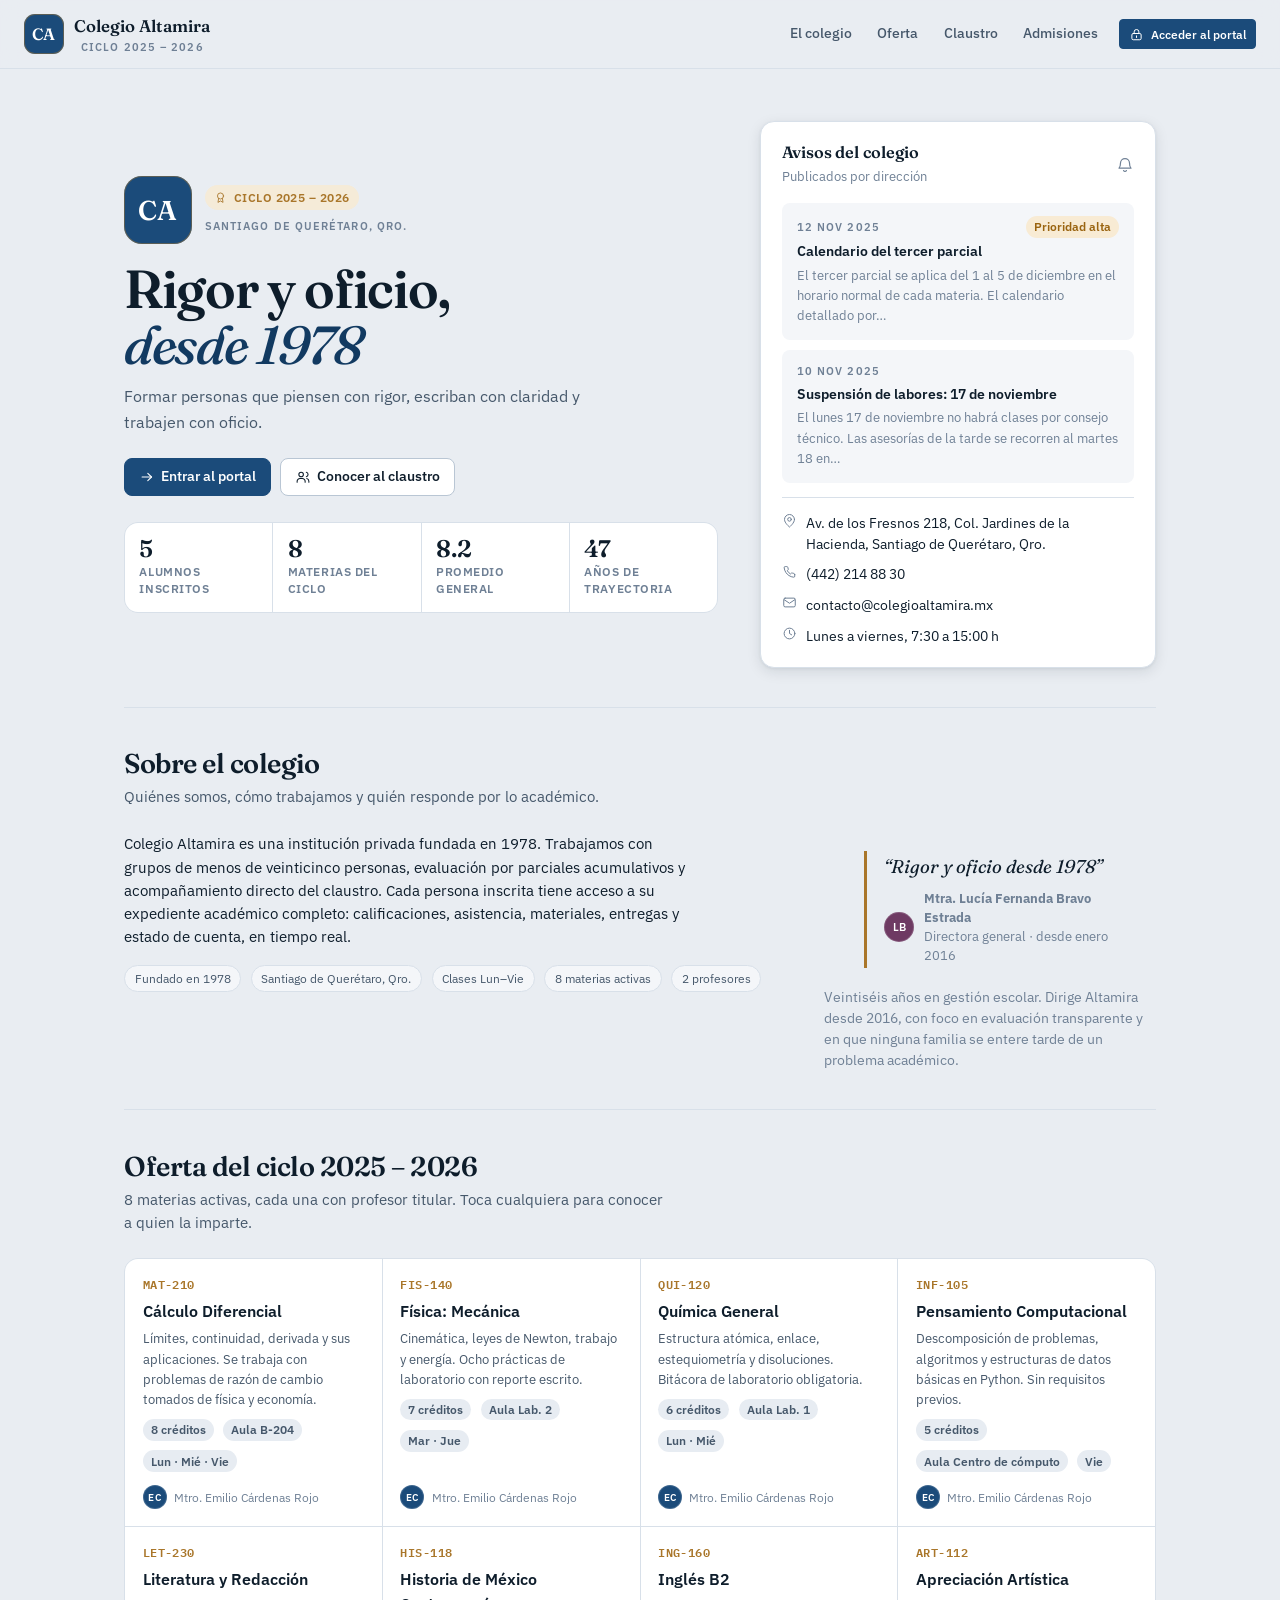
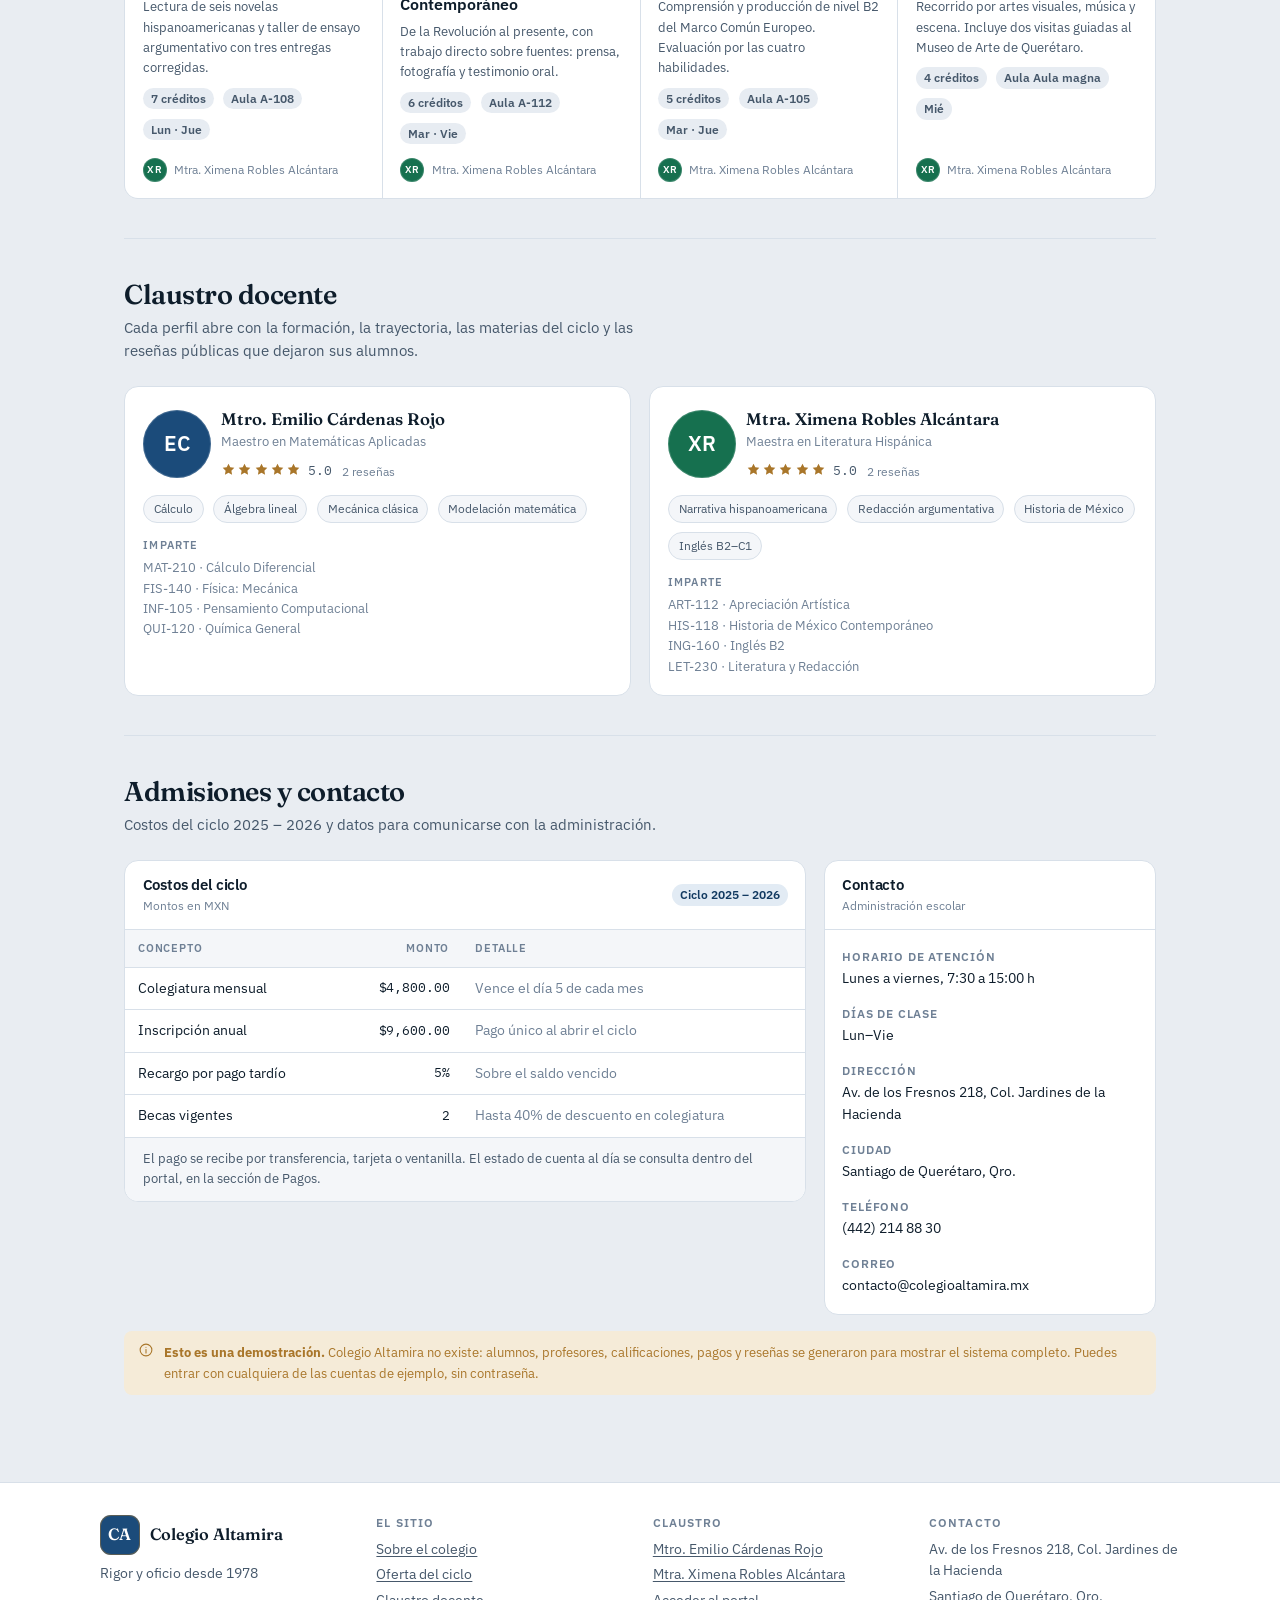
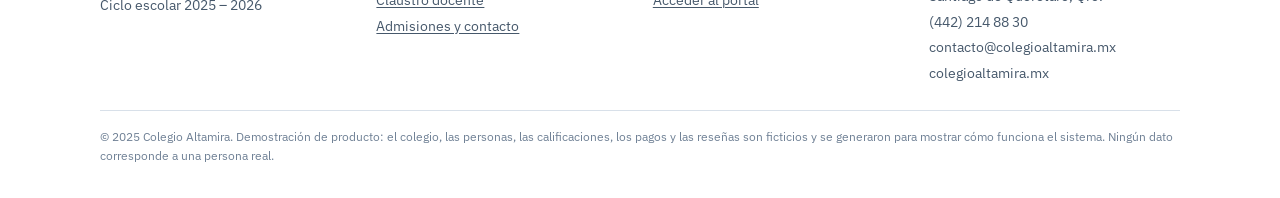
==== index.html @ db644cac "Abrevia los parciales del eje como en la boleta (P1, P2, P3) El eje solo admite ~9 caracteres y "1er" ====
<!doctype html>
<html lang="es">
<head>
<meta charset="utf-8">
<meta name="viewport" content="width=device-width, initial-scale=1">
<title>Colegio Altamira</title>
<link rel="preconnect" href="https://fonts.googleapis.com"><link rel="preconnect" href="https://fonts.gstatic.com" crossorigin><link rel="stylesheet" href="https://fonts.googleapis.com/css2?family=Fraunces:ital,opsz,wght@0,9..144,400;0,9..144,500;0,9..144,600;1,9..144,500&family=IBM+Plex+Mono:wght@400;500;600&family=IBM+Plex+Sans:wght@400;500;600;700&display=swap">
<style>
/* ============================================================================
   Colegio Altamira — hoja de estilo única
   Identidad: añil de tinta + latón de sello sobre papel frío.
   Display: Fraunces · Interfaz: IBM Plex Sans · Datos: IBM Plex Mono
   ========================================================================== */

/* ---------- 1. Tokens: claro (estado base, siempre completo) -------------- */
:root {
  color-scheme: light;

  --fondo:          #E9EDF2;
  --superficie:     #FFFFFF;
  --superficie-2:   #F4F6F9;
  --superficie-3:   #E7ECF2;
  --tinta:          #0E1D2B;
  --tinta-2:        #46586B;
  --tinta-3:        #6F8095;
  --linea:          #D8E0E9;
  --linea-fuerte:   #B9C6D4;

  --marca:          #1B4B7A;
  --marca-ink:      #123A61;
  --marca-contraste:#FFFFFF;
  --marca-suave:    #E2EBF4;

  --acento:         #A9762A;
  --acento-suave:   #F5EBD8;

  --ok:             #16704F;
  --ok-suave:       #DDEFE7;
  --aviso:          #9A6410;
  --aviso-suave:    #F8EBD4;
  --crit:           #A9302A;
  --crit-suave:     #F8E1DF;
  --info:           #1B4B7A;
  --info-suave:     #E2EBF4;

  --serie-1: #1B4B7A;
  --serie-2: #16704F;
  --serie-3: #A9762A;
  --serie-4: #6E3A63;
  --serie-5: #2C7793;
  --serie-6: #9C4A3D;

  --sombra-1: 0 1px 2px rgba(14,29,43,.06), 0 1px 3px rgba(14,29,43,.05);
  --sombra-2: 0 4px 14px rgba(14,29,43,.10), 0 1px 3px rgba(14,29,43,.06);
  --sombra-3: 0 18px 48px rgba(14,29,43,.20);

  --r-sm: 4px;
  --r-md: 8px;
  --r-lg: 14px;
  --r-full: 999px;

  --riel-w: 246px;
  --topbar-h: 62px;

  --f-display: "Fraunces", "Iowan Old Style", Georgia, serif;
  --f-ui: "IBM Plex Sans", ui-sans-serif, system-ui, "Segoe UI", Roboto, sans-serif;
  --f-mono: "IBM Plex Mono", ui-monospace, "SFMono-Regular", Consolas, monospace;
}

/* ---------- 2. Tokens: oscuro por preferencia del sistema ----------------- */
@media (prefers-color-scheme: dark) {
  :root:not([data-theme="light"]) {
    color-scheme: dark;

    --fondo:        #0A141E;
    --superficie:   #121F2C;
    --superficie-2: #172737;
    --superficie-3: #1E3143;
    --tinta:        #E7EEF6;
    --tinta-2:      #A2B5C8;
    --tinta-3:      #7A8EA3;
    --linea:        #24384C;
    --linea-fuerte: #35506B;

    --marca:        #7DB0DF;
    --marca-ink:    #A9CCEC;
    --marca-contraste:#08131E;
    --marca-suave:  #16324B;

    --acento:       #DCAE5C;
    --acento-suave: #3A2E17;

    --ok:           #5CC79B;
    --ok-suave:     #123329;
    --aviso:        #E0AC57;
    --aviso-suave:  #3A2B12;
    --crit:         #EE8C82;
    --crit-suave:   #3C1D1A;
    --info:         #7DB0DF;
    --info-suave:   #16324B;

    --serie-1: #7DB0DF;
    --serie-2: #5CC79B;
    --serie-3: #DCAE5C;
    --serie-4: #C08CBA;
    --serie-5: #6ABCD8;
    --serie-6: #E89184;

    --sombra-1: 0 1px 2px rgba(0,0,0,.36);
    --sombra-2: 0 4px 16px rgba(0,0,0,.44);
    --sombra-3: 0 18px 48px rgba(0,0,0,.60);
  }
}

/* ---------- 3. Tokens: oscuro elegido explícitamente ---------------------- */
:root[data-theme="dark"] {
  color-scheme: dark;

  --fondo:        #0A141E;
  --superficie:   #121F2C;
  --superficie-2: #172737;
  --superficie-3: #1E3143;
  --tinta:        #E7EEF6;
  --tinta-2:      #A2B5C8;
  --tinta-3:      #7A8EA3;
  --linea:        #24384C;
  --linea-fuerte: #35506B;

  --marca:        #7DB0DF;
  --marca-ink:    #A9CCEC;
  --marca-contraste:#08131E;
  --marca-suave:  #16324B;

  --acento:       #DCAE5C;
  --acento-suave: #3A2E17;

  --ok:           #5CC79B;
  --ok-suave:     #123329;
  --aviso:        #E0AC57;
  --aviso-suave:  #3A2B12;
  --crit:         #EE8C82;
  --crit-suave:   #3C1D1A;
  --info:         #7DB0DF;
  --info-suave:   #16324B;

  --serie-1: #7DB0DF;
  --serie-2: #5CC79B;
  --serie-3: #DCAE5C;
  --serie-4: #C08CBA;
  --serie-5: #6ABCD8;
  --serie-6: #E89184;

  --sombra-1: 0 1px 2px rgba(0,0,0,.36);
  --sombra-2: 0 4px 16px rgba(0,0,0,.44);
  --sombra-3: 0 18px 48px rgba(0,0,0,.60);
}

/* ---------- 4. Base ------------------------------------------------------- */
*, *::before, *::after { box-sizing: border-box; }

html { -webkit-text-size-adjust: 100%; }

body {
  margin: 0;
  background: var(--fondo);
  color: var(--tinta);
  font-family: var(--f-ui);
  font-size: 15px;
  line-height: 1.55;
  font-feature-settings: "cv05" 1;
  -webkit-font-smoothing: antialiased;
}

h1, h2, h3, h4 { margin: 0; font-weight: 600; text-wrap: balance; letter-spacing: -.011em; }
h1 { font-size: 1.55rem; line-height: 1.2; }
h2 { font-size: 1.2rem;  line-height: 1.25; }
h3 { font-size: 1.02rem; line-height: 1.3; }
h4 { font-size: .92rem;  line-height: 1.35; }
p  { margin: 0 0 .8em; }
p:last-child { margin-bottom: 0; }
a { color: var(--marca); text-decoration-color: color-mix(in srgb, var(--marca) 40%, transparent); text-underline-offset: 2px; }
a:hover { text-decoration-color: currentColor; }
img { max-width: 100%; display: block; }
hr { border: 0; border-top: 1px solid var(--linea); margin: 1.2rem 0; }
small { font-size: .82em; }

::selection { background: var(--marca-suave); color: var(--tinta); }

:where(button, a, input, select, textarea, [tabindex]):focus-visible {
  outline: 2px solid var(--marca);
  outline-offset: 2px;
  border-radius: var(--r-sm);
}

@media (prefers-reduced-motion: reduce) {
  *, *::before, *::after { animation-duration: .01ms !important; transition-duration: .01ms !important; }
}

/* ---------- 5. Utilidades ------------------------------------------------- */
.oculto { display: none !important; }
.txt-c { text-align: center; }
.txt-d { text-align: right; }
.mt-0{margin-top:0}.mt-1{margin-top:.5rem}.mt-2{margin-top:1rem}.mt-3{margin-top:1.6rem}
.mb-0{margin-bottom:0}.mb-1{margin-bottom:.5rem}.mb-2{margin-bottom:1rem}.mb-3{margin-bottom:1.6rem}
.gap-1{gap:.5rem}.gap-2{gap:1rem}.gap-3{gap:1.5rem}
.ancho-total { width: 100%; }
.nowrap { white-space: nowrap; }
.truncar { overflow: hidden; text-overflow: ellipsis; white-space: nowrap; min-width: 0; }
.crece { flex: 1 1 auto; min-width: 0; }
.mono { font-family: var(--f-mono); font-size: .88em; font-variant-numeric: tabular-nums; letter-spacing: -.01em; }
.num  { font-variant-numeric: tabular-nums; text-align: right; }
.silencio { color: var(--tinta-3); }
.etiqueta {
  font-size: .68rem; font-weight: 600; letter-spacing: .1em; text-transform: uppercase;
  color: var(--tinta-3);
}
.destacado { font-family: var(--f-display); font-optical-sizing: auto; }

.fila { display: flex; align-items: center; gap: .6rem; }
.fila.envuelve { flex-wrap: wrap; }
.pila { display: flex; flex-direction: column; gap: .6rem; }
.entre { display: flex; align-items: center; justify-content: space-between; gap: 1rem; }
.centro { display: flex; align-items: center; justify-content: center; }

.rejilla { display: grid; grid-template-columns: repeat(12, minmax(0, 1fr)); gap: 1.1rem; }
.col-3  { grid-column: span 3; }
.col-4  { grid-column: span 4; }
.col-6  { grid-column: span 6; }
.col-8  { grid-column: span 8; }
.col-12 { grid-column: span 12; }
@media (max-width: 1080px) { .col-3 { grid-column: span 6; } .col-4 { grid-column: span 6; } }
@media (max-width: 780px)  { .col-3, .col-4, .col-6, .col-8 { grid-column: span 12; } }

/* ---------- 6. Sello y marca --------------------------------------------- */
.sello {
  display: inline-flex; align-items: center; justify-content: center;
  width: 40px; height: 40px; flex: none;
  border-radius: 11px;
  background: var(--marca);
  color: var(--marca-contraste);
  font-family: var(--f-display);
  font-weight: 600;
  font-size: 1.02rem;
  letter-spacing: .01em;
  box-shadow: inset 0 0 0 1px color-mix(in srgb, var(--acento) 45%, transparent);
}
.sello-lg { width: 68px; height: 68px; border-radius: 18px; font-size: 1.7rem; }

.cinta {
  display: inline-flex; align-items: center; gap: .4rem;
  padding: .22rem .6rem;
  border-radius: var(--r-full);
  background: var(--acento-suave);
  color: var(--acento);
  font-size: .72rem; font-weight: 600; letter-spacing: .04em; text-transform: uppercase;
}

/* ---------- 7. Cascarón de la app ---------------------------------------- */
.shell { display: flex; min-height: 100vh; }

.riel {
  width: var(--riel-w); flex: none;
  background: var(--superficie);
  border-right: 1px solid var(--linea);
  display: flex; flex-direction: column;
  position: sticky; top: 0; height: 100vh;
  z-index: 40;
}
.riel-marca {
  display: flex; align-items: center; gap: .65rem;
  padding: 1rem 1.1rem;
  border-bottom: 1px solid var(--linea);
  min-height: var(--topbar-h);
}
.riel-marca .nombre { font-family: var(--f-display); font-weight: 600; font-size: 1.02rem; line-height: 1.1; }
.riel-marca .ciclo { font-size: .72rem; color: var(--tinta-3); letter-spacing: .04em; }

.riel-nav { padding: .8rem .6rem; overflow-y: auto; flex: 1 1 auto; }
.riel-nav .etiqueta { padding: .6rem .5rem .3rem; display: block; }
.riel-nav-item {
  display: flex; align-items: center; gap: .65rem;
  width: 100%;
  padding: .52rem .6rem;
  margin-bottom: 1px;
  border: 0; border-radius: var(--r-md);
  background: transparent; color: var(--tinta-2);
  font: inherit; font-size: .9rem; font-weight: 500;
  text-align: left; cursor: pointer;
  text-decoration: none;
  transition: background .12s ease, color .12s ease;
}
.riel-nav-item svg { flex: none; opacity: .82; }
.riel-nav-item:hover { background: var(--superficie-2); color: var(--tinta); }
.riel-nav-item[aria-current="page"] {
  background: var(--marca-suave); color: var(--marca-ink); font-weight: 600;
}
.riel-nav-item[aria-current="page"] svg { opacity: 1; }
.riel-nav-item .conteo {
  margin-left: auto; font-family: var(--f-mono); font-size: .74rem;
  background: var(--superficie-3); color: var(--tinta-2);
  padding: 0 .38rem; border-radius: var(--r-full);
}
.riel-pie { border-top: 1px solid var(--linea); padding: .7rem; }
.riel-persona {
  display: flex; align-items: center; gap: .6rem; padding: .4rem .35rem; min-width: 0;
}
.riel-persona .nom { font-size: .85rem; font-weight: 600; }
.riel-persona .rol { font-size: .72rem; color: var(--tinta-3); }

.principal { flex: 1 1 auto; min-width: 0; display: flex; flex-direction: column; }

.topbar {
  position: sticky; top: 0; z-index: 30;
  min-height: var(--topbar-h);
  display: flex; align-items: center; gap: .8rem;
  padding: .6rem 1.4rem;
  background: color-mix(in srgb, var(--fondo) 88%, transparent);
  backdrop-filter: blur(8px);
  border-bottom: 1px solid var(--linea);
}
.topbar h1 { font-size: 1.12rem; }
.topbar .sub { font-size: .78rem; color: var(--tinta-3); }

.contenido { padding: 1.4rem; flex: 1 1 auto; }
.contenedor { max-width: 1180px; margin: 0 auto; }

.btn-menu { display: none; }
@media (max-width: 900px) {
  .riel {
    position: fixed; inset: 0 auto 0 0;
    transform: translateX(-100%);
    transition: transform .2s ease;
    box-shadow: var(--sombra-3);
  }
  .riel.abierto { transform: none; }
  .btn-menu { display: inline-flex; }
  .contenido { padding: 1rem; }
  .topbar { padding: .6rem 1rem; }
}

.velo {
  position: fixed; inset: 0; z-index: 35;
  background: rgba(6, 16, 26, .48);
  border: 0;
}

/* ---------- 8. Secciones y paneles --------------------------------------- */
.seccion { margin-bottom: 1.6rem; }
.seccion:last-child { margin-bottom: 0; }
.seccion-cab {
  display: flex; align-items: flex-end; justify-content: space-between;
  gap: 1rem; flex-wrap: wrap; margin-bottom: .8rem;
}
.seccion-cab h2 { font-family: var(--f-display); font-optical-sizing: auto; font-weight: 600; }
.seccion-cab .sub { font-size: .85rem; color: var(--tinta-3); margin-top: .1rem; }

.panel {
  background: var(--superficie);
  border: 1px solid var(--linea);
  border-radius: var(--r-lg);
  overflow: hidden;
}
.panel-cab {
  display: flex; align-items: center; justify-content: space-between; gap: 1rem;
  padding: .85rem 1.1rem;
  border-bottom: 1px solid var(--linea);
  flex-wrap: wrap;
}
.panel-tit { font-size: .96rem; font-weight: 600; margin: 0; }
.panel-sub { font-size: .78rem; color: var(--tinta-3); margin: .1rem 0 0; }
.panel-acc { display: flex; align-items: center; gap: .45rem; flex-wrap: wrap; }
.panel-cuerpo { padding: 1.1rem; }
.panel-cuerpo.sin-relleno { padding: 0; }
.panel-pie {
  padding: .7rem 1.1rem; border-top: 1px solid var(--linea);
  background: var(--superficie-2); font-size: .82rem; color: var(--tinta-2);
}

.tarjeta {
  background: var(--superficie); border: 1px solid var(--linea);
  border-radius: var(--r-md); padding: .9rem 1rem;
}
.tarjeta-plana { background: var(--superficie-2); border-radius: var(--r-md); padding: .85rem .95rem; }
.caja-suave {
  background: var(--superficie-2); border-radius: var(--r-md);
  padding: .8rem .95rem; border: 1px solid var(--linea);
}
.separador { height: 1px; background: var(--linea); margin: .9rem 0; }

.lista { list-style: none; margin: 0; padding: 0; }
.lista-item {
  display: flex; align-items: center; gap: .8rem;
  padding: .72rem 1.1rem;
  border-bottom: 1px solid var(--linea);
}
.lista-item:last-child { border-bottom: 0; }
.lista-item .crece { min-width: 0; }
.lista-item .t { font-size: .9rem; font-weight: 550; }
.lista-item .d { font-size: .79rem; color: var(--tinta-3); }
a.lista-item, button.lista-item {
  width: 100%; background: none; border-left: 0; border-right: 0; border-top: 0;
  font: inherit; color: inherit; text-align: left; cursor: pointer; text-decoration: none;
}
a.lista-item:hover, button.lista-item:hover { background: var(--superficie-2); }

/* ---------- 9. KPI -------------------------------------------------------- */
.kpi {
  background: var(--superficie); border: 1px solid var(--linea);
  border-radius: var(--r-lg); padding: .95rem 1.05rem;
  display: flex; flex-direction: column; gap: .1rem; height: 100%;
}
.kpi-etiqueta {
  font-size: .7rem; font-weight: 600; letter-spacing: .09em; text-transform: uppercase;
  color: var(--tinta-3); display: flex; align-items: center; gap: .38rem;
}
.kpi-valor {
  font-family: var(--f-display); font-optical-sizing: auto;
  font-size: 1.95rem; font-weight: 600; line-height: 1.12; letter-spacing: -.02em;
  font-variant-numeric: tabular-nums; margin-top: .15rem;
}
.kpi-valor .unidad { font-size: .95rem; font-weight: 500; color: var(--tinta-3); margin-left: .12rem; }
.kpi-sub { font-size: .8rem; color: var(--tinta-2); }
.kpi-pie { margin-top: auto; padding-top: .55rem; font-size: .76rem; color: var(--tinta-3); }
.kpi.v-ok    .kpi-valor { color: var(--ok); }
.kpi.v-aviso .kpi-valor { color: var(--aviso); }
.kpi.v-crit  .kpi-valor { color: var(--crit); }
.kpi.v-marca .kpi-valor { color: var(--marca-ink); }

/* ---------- 10. Tablas ---------------------------------------------------- */
.tabla-envoltura { overflow-x: auto; -webkit-overflow-scrolling: touch; }
.tabla { width: 100%; border-collapse: collapse; font-size: .875rem; }
.tabla th {
  text-align: left; font-weight: 600; font-size: .7rem; letter-spacing: .08em;
  text-transform: uppercase; color: var(--tinta-3);
  padding: .6rem .8rem; border-bottom: 1px solid var(--linea);
  background: var(--superficie-2); white-space: nowrap; position: sticky; top: 0;
}
.tabla td { padding: .62rem .8rem; border-bottom: 1px solid var(--linea); vertical-align: middle; }
.tabla tbody tr:last-child td { border-bottom: 0; }
.tabla tbody tr:hover td { background: var(--superficie-2); }
.tabla th.num, .tabla td.num { text-align: right; }
.tabla th.centro-col, .tabla td.centro-col { text-align: center; }
.tabla td.mono { font-family: var(--f-mono); font-size: .82rem; }
.tabla .fila-atenuada td { opacity: .58; }

.nota-alta  { color: var(--ok);    font-weight: 600; }
.nota-media { color: var(--aviso); font-weight: 600; }
.nota-baja  { color: var(--crit);  font-weight: 600; }

/* ---------- 11. Botones --------------------------------------------------- */
.btn {
  display: inline-flex; align-items: center; justify-content: center; gap: .4rem;
  padding: .46rem .85rem;
  border: 1px solid var(--linea-fuerte);
  border-radius: var(--r-md);
  background: var(--superficie);
  color: var(--tinta);
  font: inherit; font-size: .86rem; font-weight: 550;
  cursor: pointer; text-decoration: none; white-space: nowrap;
  transition: background .12s ease, border-color .12s ease, color .12s ease;
}
.btn:hover { background: var(--superficie-2); border-color: var(--tinta-3); }
.btn:disabled { opacity: .45; cursor: not-allowed; }
.btn svg { flex: none; }

.btn-primario { background: var(--marca); border-color: var(--marca); color: var(--marca-contraste); }
.btn-primario:hover { background: var(--marca-ink); border-color: var(--marca-ink); color: var(--marca-contraste); }

.btn-suave { background: var(--marca-suave); border-color: transparent; color: var(--marca-ink); }
.btn-suave:hover { background: color-mix(in srgb, var(--marca-suave) 70%, var(--marca) 12%); border-color: transparent; }

.btn-fantasma { background: transparent; border-color: transparent; color: var(--tinta-2); }
.btn-fantasma:hover { background: var(--superficie-2); border-color: transparent; color: var(--tinta); }

.btn-peligro { background: var(--crit-suave); border-color: transparent; color: var(--crit); }
.btn-peligro:hover { background: var(--crit); border-color: var(--crit); color: var(--superficie); }

.btn-sm { padding: .28rem .58rem; font-size: .78rem; border-radius: var(--r-sm); }
.btn-bloque { width: 100%; }
.btn-icono { padding: .42rem; border-radius: var(--r-md); }
.btn-icono.btn-sm { padding: .28rem; }

/* ---------- 12. Insignias ------------------------------------------------- */
.badge {
  display: inline-flex; align-items: center; gap: .3rem;
  padding: .13rem .5rem;
  border-radius: var(--r-full);
  font-size: .72rem; font-weight: 600; line-height: 1.5;
  white-space: nowrap;
  background: var(--superficie-3); color: var(--tinta-2);
}
.badge-ok     { background: var(--ok-suave);    color: var(--ok); }
.badge-aviso  { background: var(--aviso-suave); color: var(--aviso); }
.badge-crit   { background: var(--crit-suave);  color: var(--crit); }
.badge-info   { background: var(--info-suave);  color: var(--info); }
.badge-marca  { background: var(--marca-suave); color: var(--marca-ink); }
.badge-neutro { background: var(--superficie-3);color: var(--tinta-2); }

.chip {
  display: inline-flex; align-items: center; gap: .3rem;
  padding: .2rem .6rem; border-radius: var(--r-full);
  border: 1px solid var(--linea); background: var(--superficie-2);
  font-size: .78rem; color: var(--tinta-2);
}

/* ---------- 13. Avatares -------------------------------------------------- */
.avatar {
  display: inline-flex; align-items: center; justify-content: center;
  flex: none; overflow: hidden;
  width: 38px; height: 38px; border-radius: var(--r-full);
  background: var(--marca); color: #fff;
  font-weight: 600; font-size: .82rem; letter-spacing: .01em;
  box-shadow: inset 0 0 0 1px rgba(255,255,255,.16);
  user-select: none;
}
.avatar img { width: 100%; height: 100%; object-fit: cover; }
.avatar-xs { width: 24px; height: 24px; font-size: .62rem; }
.avatar-sm { width: 30px; height: 30px; font-size: .7rem; }
.avatar-md { width: 44px; height: 44px; font-size: .92rem; }
.avatar-lg { width: 68px; height: 68px; font-size: 1.3rem; }
.avatar-xl { width: 108px; height: 108px; font-size: 2rem; border-radius: 20px; }

/* ---------- 14. Estrellas ------------------------------------------------- */
.estrellas { display: inline-flex; align-items: center; gap: .08rem; color: var(--linea-fuerte); }
.estrellas svg { width: 15px; height: 15px; }
.estrellas.tam-lg svg { width: 20px; height: 20px; }
.estrella-llena { color: var(--acento); }
.estrellas .valor {
  margin-left: .38rem; font-family: var(--f-mono); font-size: .82rem;
  color: var(--tinta-2); font-variant-numeric: tabular-nums;
}

.estrellas-input { display: inline-flex; flex-direction: row-reverse; gap: .15rem; }
.estrellas-input input { position: absolute; opacity: 0; width: 1px; height: 1px; }
.estrellas-input label { cursor: pointer; color: var(--linea-fuerte); line-height: 1; }
.estrellas-input label svg { width: 26px; height: 26px; }
.estrellas-input input:checked ~ label,
.estrellas-input label:hover, .estrellas-input label:hover ~ label { color: var(--acento); }
.estrellas-input input:focus-visible + label { outline: 2px solid var(--marca); outline-offset: 2px; }

/* ---------- 15. Pestañas -------------------------------------------------- */
.pestanas {
  display: flex; gap: .2rem; flex-wrap: wrap;
  border-bottom: 1px solid var(--linea);
  margin-bottom: 1.1rem;
}
.pestana {
  border: 0; background: none; font: inherit; font-size: .88rem; font-weight: 550;
  color: var(--tinta-3); cursor: pointer;
  padding: .5rem .8rem; border-bottom: 2px solid transparent; margin-bottom: -1px;
  display: inline-flex; align-items: center; gap: .4rem;
}
.pestana:hover { color: var(--tinta); }
.pestana-activa { color: var(--marca-ink); border-bottom-color: var(--marca); }
.pestana .conteo {
  font-family: var(--f-mono); font-size: .72rem;
  background: var(--superficie-3); color: var(--tinta-2);
  padding: 0 .34rem; border-radius: var(--r-full);
}
.pestana-activa .conteo { background: var(--marca-suave); color: var(--marca-ink); }

/* ---------- 16. Formularios ---------------------------------------------- */
.campo { display: flex; flex-direction: column; gap: .28rem; margin-bottom: .9rem; }
.campo-etiqueta { font-size: .78rem; font-weight: 600; color: var(--tinta-2); }
.campo-ayuda { font-size: .75rem; color: var(--tinta-3); }
.campo-req { color: var(--crit); }

.entrada, .selec, .area {
  width: 100%;
  padding: .46rem .62rem;
  border: 1px solid var(--linea-fuerte);
  border-radius: var(--r-md);
  background: var(--superficie);
  color: var(--tinta);
  font: inherit; font-size: .88rem;
}
.area { resize: vertical; min-height: 84px; line-height: 1.5; }
.entrada:focus, .selec:focus, .area:focus {
  outline: none; border-color: var(--marca);
  box-shadow: 0 0 0 3px color-mix(in srgb, var(--marca) 18%, transparent);
}
.entrada::placeholder, .area::placeholder { color: var(--tinta-3); }
.entrada[readonly] { background: var(--superficie-2); color: var(--tinta-2); }
.selec {
  appearance: none;
  padding-right: 1.9rem;
  background-image: linear-gradient(45deg, transparent 50%, currentColor 50%), linear-gradient(135deg, currentColor 50%, transparent 50%);
  background-position: calc(100% - 16px) 51%, calc(100% - 11px) 51%;
  background-size: 5px 5px, 5px 5px;
  background-repeat: no-repeat;
}
input.entrada[type="file"] { padding: .34rem .5rem; font-size: .8rem; }
.entrada.mono { font-family: var(--f-mono); }

.checa { display: flex; align-items: flex-start; gap: .55rem; font-size: .86rem; cursor: pointer; }
.checa input { margin: .28rem 0 0; accent-color: var(--marca); width: 16px; height: 16px; flex: none; }

.form-rejilla { display: grid; grid-template-columns: repeat(12, minmax(0,1fr)); gap: 0 1rem; }
.form-acciones { display: flex; gap: .5rem; justify-content: flex-end; flex-wrap: wrap; margin-top: .3rem; }

/* celda de captura de calificaciones */
.celda-nota {
  width: 66px; padding: .28rem .4rem; text-align: right;
  font-family: var(--f-mono); font-size: .84rem;
  border: 1px solid var(--linea); border-radius: var(--r-sm);
  background: var(--superficie); color: var(--tinta);
}
.celda-nota:focus {
  outline: none; border-color: var(--marca);
  box-shadow: 0 0 0 3px color-mix(in srgb, var(--marca) 18%, transparent);
}
.celda-nota.cambiada { border-color: var(--acento); background: var(--acento-suave); }

/* ---------- 17. Progreso y gráficas -------------------------------------- */
.progreso {
  height: 6px; border-radius: var(--r-full);
  background: var(--superficie-3); overflow: hidden;
}
.progreso-barra { height: 100%; background: var(--marca); border-radius: inherit; transition: width .35s ease; }
.progreso-barra.v-ok { background: var(--ok); }
.progreso-barra.v-aviso { background: var(--aviso); }
.progreso-barra.v-crit { background: var(--crit); }

.grafica { width: 100%; display: block; overflow: visible; }
.grafica text { font-family: var(--f-ui); fill: var(--tinta-3); font-size: 11px; }
.grafica .eje { stroke: var(--linea); stroke-width: 1; }
.grafica .rejilla-lin { stroke: var(--linea); stroke-width: 1; stroke-dasharray: 2 4; }
.grafica .meta { stroke: var(--acento); stroke-width: 1.5; stroke-dasharray: 5 4; }
.grafica .val { fill: var(--tinta); font-family: var(--f-mono); font-size: 11px; font-weight: 500; }

.leyenda { display: flex; flex-wrap: wrap; gap: .35rem .95rem; margin-top: .7rem; }
.leyenda-item { display: inline-flex; align-items: center; gap: .35rem; font-size: .78rem; color: var(--tinta-2); }
.leyenda-item .punto { width: 9px; height: 9px; border-radius: 3px; flex: none; }

/* ---------- 18. Vacío ----------------------------------------------------- */
.vacio {
  text-align: center; padding: 2.4rem 1.2rem; color: var(--tinta-3);
}
.vacio .ico {
  display: inline-flex; align-items: center; justify-content: center;
  width: 46px; height: 46px; border-radius: var(--r-full);
  background: var(--superficie-3); color: var(--tinta-3); margin-bottom: .7rem;
}
.vacio h4 { color: var(--tinta-2); margin-bottom: .25rem; }
.vacio p { font-size: .86rem; max-width: 44ch; margin: 0 auto; }

/* ---------- 19. Toast y modal -------------------------------------------- */
.toast-zona {
  position: fixed; z-index: 90; bottom: 1.1rem; right: 1.1rem;
  display: flex; flex-direction: column; gap: .5rem; align-items: flex-end;
  pointer-events: none;
}
.toast {
  display: flex; align-items: center; gap: .55rem;
  background: var(--tinta); color: var(--fondo);
  padding: .6rem .9rem; border-radius: var(--r-md);
  box-shadow: var(--sombra-3); font-size: .87rem; font-weight: 500;
  max-width: min(92vw, 400px);
  animation: toast-entra .22s ease both;
}
.toast.v-ok    { background: var(--ok);    color: #fff; }
.toast.v-crit  { background: var(--crit);  color: #fff; }
.toast.v-aviso { background: var(--aviso); color: #fff; }
.toast.saliendo { animation: toast-sale .25s ease both; }
@keyframes toast-entra { from { opacity: 0; transform: translateY(8px); } }
@keyframes toast-sale  { to   { opacity: 0; transform: translateY(6px); } }

.modal-fondo {
  position: fixed; inset: 0; z-index: 80;
  background: rgba(6, 16, 26, .5);
  display: flex; align-items: center; justify-content: center;
  padding: 1.2rem; overflow-y: auto;
  animation: aparece .16s ease both;
}
@keyframes aparece { from { opacity: 0; } }
.modal {
  background: var(--superficie);
  border-radius: var(--r-lg);
  box-shadow: var(--sombra-3);
  width: min(100%, 560px);
  max-height: calc(100vh - 2.4rem);
  display: flex; flex-direction: column;
  animation: modal-entra .2s cubic-bezier(.2,.8,.3,1) both;
}
@keyframes modal-entra { from { opacity: 0; transform: translateY(10px) scale(.985); } }
.modal.ancho { width: min(100%, 860px); }
.modal.angosto { width: min(100%, 420px); }
.modal-cab {
  padding: 1rem 1.2rem .8rem;
  border-bottom: 1px solid var(--linea);
  display: flex; align-items: flex-start; justify-content: space-between; gap: 1rem;
}
.modal-cab h3 { font-family: var(--f-display); font-optical-sizing: auto; font-size: 1.08rem; }
.modal-cab .sub { font-size: .82rem; color: var(--tinta-3); margin-top: .12rem; }
.modal-cuerpo { padding: 1.2rem; overflow-y: auto; }
.modal-pie {
  padding: .8rem 1.2rem; border-top: 1px solid var(--linea);
  display: flex; justify-content: flex-end; gap: .5rem; flex-wrap: wrap;
  background: var(--superficie-2);
}

/* ---------- 20. Migas ----------------------------------------------------- */
.migas { display: flex; align-items: center; gap: .35rem; flex-wrap: wrap; font-size: .8rem; margin-bottom: .7rem; }
.migas a, .migas button {
  color: var(--tinta-3); background: none; border: 0; padding: 0; font: inherit; font-size: inherit;
  cursor: pointer; text-decoration: none;
}
.migas a:hover, .migas button:hover { color: var(--marca); text-decoration: underline; }
.migas .sep { color: var(--linea-fuerte); }
.migas .actual { color: var(--tinta-2); font-weight: 550; }

/* ============================================================================
   21. Sitio público
   ========================================================================== */
.sitio { background: var(--fondo); min-height: 100vh; }

.sitio-nav {
  position: sticky; top: 0; z-index: 30;
  display: flex; align-items: center; justify-content: space-between; gap: 1rem;
  padding: .8rem 1.5rem;
  background: color-mix(in srgb, var(--fondo) 90%, transparent);
  backdrop-filter: blur(10px);
  border-bottom: 1px solid var(--linea);
}
.sitio-nav .marca { display: flex; align-items: center; gap: .65rem; text-decoration: none; color: inherit; }
.sitio-nav .marca .nombre { font-family: var(--f-display); font-weight: 600; font-size: 1.05rem; }
.sitio-nav .enlaces { display: flex; align-items: center; gap: .2rem; }
.sitio-nav .enlaces a, .sitio-nav .enlaces button {
  padding: .4rem .7rem; border-radius: var(--r-md); border: 0; background: none;
  font: inherit; font-size: .87rem; font-weight: 500; color: var(--tinta-2);
  cursor: pointer; text-decoration: none;
}
.sitio-nav .enlaces a:hover, .sitio-nav .enlaces button:hover { background: var(--superficie); color: var(--tinta); }
@media (max-width: 720px) { .sitio-nav .enlaces .opcional { display: none; } }

.sitio-cuerpo { max-width: 1080px; margin: 0 auto; padding: 0 1.5rem 3rem; }

.hero {
  padding: 3.2rem 0 2.4rem;
  display: grid; grid-template-columns: 1.35fr .9fr; gap: 2.6rem; align-items: center;
}
@media (max-width: 860px) { .hero { grid-template-columns: 1fr; gap: 1.8rem; padding: 2.2rem 0 1.6rem; } }
.hero-sello { display: flex; align-items: center; gap: .8rem; margin-bottom: 1.1rem; }
.hero-tit {
  font-family: var(--f-display); font-optical-sizing: auto;
  font-size: clamp(2.1rem, 5.2vw, 3.35rem);
  font-weight: 600; line-height: 1.04; letter-spacing: -.025em;
  margin: 0 0 .7rem;
}
.hero-tit em {
  font-style: italic; font-weight: 500;
  color: var(--marca-ink);
}
.hero-sub { font-size: 1.03rem; color: var(--tinta-2); max-width: 46ch; margin: 0 0 1.4rem; }
.hero-datos {
  display: grid; grid-template-columns: repeat(auto-fit, minmax(112px, 1fr));
  gap: 1px; background: var(--linea);
  border: 1px solid var(--linea); border-radius: var(--r-lg); overflow: hidden;
}
.hero-datos > div { background: var(--superficie); padding: .85rem .9rem; }
.hero-datos .v {
  font-family: var(--f-display); font-optical-sizing: auto;
  font-size: 1.5rem; font-weight: 600; line-height: 1.1; font-variant-numeric: tabular-nums;
}
.hero-datos .e { font-size: .72rem; color: var(--tinta-3); letter-spacing: .05em; text-transform: uppercase; font-weight: 600; }

.hero-tarjeta {
  background: var(--superficie); border: 1px solid var(--linea);
  border-radius: var(--r-lg); padding: 1.3rem; box-shadow: var(--sombra-2);
}
.hero-tarjeta h3 { font-family: var(--f-display); font-optical-sizing: auto; margin-bottom: .2rem; }

.bloque { padding: 2.4rem 0; border-top: 1px solid var(--linea); }
.bloque-tit {
  font-family: var(--f-display); font-optical-sizing: auto;
  font-size: 1.7rem; font-weight: 600; letter-spacing: -.018em; margin: 0 0 .3rem;
}
.bloque .intro { color: var(--tinta-2); max-width: 60ch; margin: 0 0 1.5rem; }

.claustro { display: grid; grid-template-columns: repeat(auto-fit, minmax(290px, 1fr)); gap: 1.1rem; }
.claustro-item {
  background: var(--superficie); border: 1px solid var(--linea); border-radius: var(--r-lg);
  padding: 1.15rem; display: flex; flex-direction: column; gap: .75rem;
  text-align: left; font: inherit; color: inherit; cursor: pointer; width: 100%;
  transition: border-color .14s ease, transform .14s ease, box-shadow .14s ease;
}
.claustro-item:hover { border-color: var(--linea-fuerte); transform: translateY(-2px); box-shadow: var(--sombra-2); }
.claustro-item .nom { font-family: var(--f-display); font-optical-sizing: auto; font-size: 1.05rem; font-weight: 600; }
.claustro-item .tit { font-size: .8rem; color: var(--tinta-3); }

.oferta { display: grid; grid-template-columns: repeat(auto-fit, minmax(250px, 1fr)); gap: 1px; background: var(--linea); border: 1px solid var(--linea); border-radius: var(--r-lg); overflow: hidden; }
.oferta-item { background: var(--superficie); padding: 1.05rem 1.1rem; display: flex; flex-direction: column; gap: .35rem; }
.oferta-item .cod { font-family: var(--f-mono); font-size: .72rem; color: var(--acento); font-weight: 600; letter-spacing: .04em; }
.oferta-item .nom { font-weight: 600; font-size: .98rem; }
.oferta-item .desc { font-size: .82rem; color: var(--tinta-2); }
.oferta-item .pie { margin-top: auto; padding-top: .5rem; font-size: .78rem; color: var(--tinta-3); display: flex; align-items: center; gap: .45rem; }

.cita {
  border-left: 3px solid var(--acento);
  padding: .2rem 0 .2rem 1.1rem;
  font-family: var(--f-display); font-optical-sizing: auto;
  font-size: 1.16rem; font-style: italic; line-height: 1.45; color: var(--tinta);
}
.cita footer { font-family: var(--f-ui); font-style: normal; font-size: .82rem; color: var(--tinta-3); margin-top: .5rem; }

.sitio-pie {
  border-top: 1px solid var(--linea); background: var(--superficie);
  padding: 2rem 1.5rem;
}
.sitio-pie .interior {
  max-width: 1080px; margin: 0 auto;
  display: grid; grid-template-columns: repeat(auto-fit, minmax(200px, 1fr)); gap: 1.6rem;
}
.sitio-pie h4 { font-size: .74rem; letter-spacing: .09em; text-transform: uppercase; color: var(--tinta-3); margin-bottom: .5rem; }
.sitio-pie p, .sitio-pie li { font-size: .86rem; color: var(--tinta-2); }
.sitio-pie ul { list-style: none; margin: 0; padding: 0; display: flex; flex-direction: column; gap: .28rem; }
.sitio-pie .legal { max-width: 1080px; margin: 1.6rem auto 0; padding-top: 1rem; border-top: 1px solid var(--linea); font-size: .78rem; color: var(--tinta-3); }

/* ---------- 22. Acceso ---------------------------------------------------- */
.acceso { min-height: 100vh; display: flex; flex-direction: column; background: var(--fondo); }
.acceso-interior { max-width: 900px; margin: 0 auto; padding: 2.6rem 1.5rem 3rem; width: 100%; }
.acceso-tit { font-family: var(--f-display); font-optical-sizing: auto; font-size: 2rem; font-weight: 600; letter-spacing: -.02em; }
.cuentas { display: grid; grid-template-columns: repeat(auto-fit, minmax(232px, 1fr)); gap: .8rem; }
.cuenta {
  display: flex; align-items: center; gap: .75rem; text-align: left; width: 100%;
  background: var(--superficie); border: 1px solid var(--linea); border-radius: var(--r-lg);
  padding: .85rem .95rem; font: inherit; color: inherit; cursor: pointer;
  transition: border-color .14s ease, transform .14s ease, box-shadow .14s ease;
}
.cuenta:hover { border-color: var(--marca); transform: translateY(-1px); box-shadow: var(--sombra-2); }
.cuenta .nom { font-weight: 600; font-size: .9rem; }
.cuenta .det { font-size: .77rem; color: var(--tinta-3); }
.aviso-demo {
  display: flex; align-items: flex-start; gap: .6rem;
  background: var(--acento-suave); color: var(--acento);
  border-radius: var(--r-md); padding: .7rem .9rem; font-size: .84rem;
}
.aviso-demo strong { color: inherit; }

/* ---------- 23. Perfil docente público ----------------------------------- */
.perfil-cab {
  display: grid; grid-template-columns: auto 1fr; gap: 1.4rem; align-items: start;
  padding: 1.4rem; background: var(--superficie);
  border: 1px solid var(--linea); border-radius: var(--r-lg);
}
@media (max-width: 620px) { .perfil-cab { grid-template-columns: 1fr; } }
.perfil-cab .nom { font-family: var(--f-display); font-optical-sizing: auto; font-size: 1.6rem; font-weight: 600; letter-spacing: -.02em; line-height: 1.15; }
.perfil-cab .tit { color: var(--tinta-2); font-size: .95rem; }

.linea-tiempo { list-style: none; margin: 0; padding: 0 0 0 1.05rem; border-left: 2px solid var(--linea); }
.linea-tiempo li { position: relative; padding: 0 0 1rem 1rem; }
.linea-tiempo li:last-child { padding-bottom: 0; }
.linea-tiempo li::before {
  content: ""; position: absolute; left: -1.42rem; top: .42rem;
  width: 9px; height: 9px; border-radius: var(--r-full);
  background: var(--superficie); border: 2px solid var(--acento);
}
.linea-tiempo .t { font-weight: 600; font-size: .9rem; }
.linea-tiempo .d { font-size: .8rem; color: var(--tinta-3); }
.linea-tiempo .x { font-size: .84rem; color: var(--tinta-2); margin-top: .18rem; }

.resena {
  padding: .95rem 0; border-bottom: 1px solid var(--linea);
}
.resena:last-child { border-bottom: 0; }
.resena .cuerpo { font-size: .89rem; color: var(--tinta); margin-top: .45rem; }
.resena .meta { font-size: .77rem; color: var(--tinta-3); }
.resena .respuesta {
  margin-top: .6rem; padding: .6rem .8rem;
  background: var(--marca-suave); border-radius: var(--r-md);
  font-size: .84rem; color: var(--marca-ink);
}
.resena .respuesta .quien { font-weight: 600; font-size: .76rem; display: block; margin-bottom: .15rem; }

.barra-criterio { display: grid; grid-template-columns: 92px 1fr 34px; align-items: center; gap: .6rem; font-size: .8rem; }
.barra-criterio .n { font-family: var(--f-mono); color: var(--tinta-2); text-align: right; font-variant-numeric: tabular-nums; }

/* ---------- 24. Horario --------------------------------------------------- */
.horario { display: grid; grid-template-columns: repeat(5, minmax(0,1fr)); gap: .5rem; }
@media (max-width: 720px) { .horario { grid-template-columns: 1fr; } }
.horario-dia { display: flex; flex-direction: column; gap: .4rem; }
.horario-dia > .etiqueta { padding-bottom: .2rem; border-bottom: 1px solid var(--linea); }
.horario-bloque {
  background: var(--superficie-2); border-left: 3px solid var(--marca);
  border-radius: 0 var(--r-sm) var(--r-sm) 0;
  padding: .45rem .55rem; font-size: .8rem;
}
.horario-bloque .h { font-family: var(--f-mono); font-size: .72rem; color: var(--tinta-3); }
.horario-bloque .m { font-weight: 600; line-height: 1.25; }

/* ---------- 25. Varios ---------------------------------------------------- */
.dato { display: flex; flex-direction: column; gap: .1rem; }
.dato .e { font-size: .72rem; font-weight: 600; letter-spacing: .07em; text-transform: uppercase; color: var(--tinta-3); }
.dato .v { font-size: .9rem; }
.datos-rejilla { display: grid; grid-template-columns: repeat(auto-fit, minmax(160px, 1fr)); gap: .95rem; }

.franja-riesgo { border-left: 3px solid var(--linea); padding-left: .8rem; }
.franja-riesgo.alta { border-left-color: var(--crit); }
.franja-riesgo.media { border-left-color: var(--aviso); }
.franja-riesgo.baja { border-left-color: var(--ok); }

.zona-suelta {
  border: 1.5px dashed var(--linea-fuerte); border-radius: var(--r-md);
  padding: 1rem; text-align: center; color: var(--tinta-3); font-size: .85rem;
}

.buscador { position: relative; display: flex; align-items: center; }
.buscador svg { position: absolute; left: .55rem; color: var(--tinta-3); pointer-events: none; }
.buscador .entrada { padding-left: 2rem; }
</style>
</head>
<body>
<div id="raiz"></div>
<div class="toast-zona" id="toasts" aria-live="polite" aria-atomic="false"></div>
<div id="modales"></div>
<script>
"use strict";
/* ============================================================================
   20-datos.js — Semilla de la demostración.
   Declara: const SEMILLA
   Los datos derivados (calificaciones, asistencias, entregas) se generan con un
   hash determinista: la demo se ve idéntica en cada equipo y en cada recarga.
   ========================================================================== */

const SEMILLA = (function construirSemilla() {

  /* --- ruido determinista: mismo texto, mismo número, siempre --- */
  function h(texto) {
    var x = 2166136261;
    for (var i = 0; i < texto.length; i++) {
      x ^= texto.charCodeAt(i);
      x = Math.imul(x, 16777619);
    }
    return ((x >>> 0) % 100000) / 100000;
  }
  function entre(texto, min, max) { return min + h(texto) * (max - min); }
  function red1(n) { return Math.round(n * 10) / 10; }
  function tope(n, min, max) { return Math.max(min, Math.min(max, n)); }

  /* ---------------------------------------------------------------- escuela */
  var escuela = {
    nombre: 'Colegio Altamira',
    lema: 'Rigor y oficio desde 1978',
    ciclo: '2025 – 2026',
    fundacion: 1978,
    direccion: 'Av. de los Fresnos 218, Col. Jardines de la Hacienda',
    ciudad: 'Santiago de Querétaro, Qro.',
    telefono: '(442) 214 88 30',
    email: 'contacto@colegioaltamira.mx',
    sitio: 'colegioaltamira.mx',
    colegiaturaMensual: 4800,
    moneda: 'MXN',
    horarioAtencion: 'Lunes a viernes, 7:30 a 15:00 h',
    sello: 'CA',
    diasHabiles: 'Lun–Vie',
    recargoPct: 5,
    mision: 'Formar personas que piensen con rigor, escriban con claridad y trabajen con oficio.',
    acercaDe: 'Colegio Altamira es una institución privada fundada en 1978. Trabajamos con grupos ' +
      'de menos de veinticinco personas, evaluación por parciales acumulativos y acompañamiento ' +
      'directo del claustro. Cada persona inscrita tiene acceso a su expediente académico completo: ' +
      'calificaciones, asistencia, materiales, entregas y estado de cuenta, en tiempo real.'
  };

  /* -------------------------------------------------------------- dirección */
  var direccion = {
    id: 'dir-01', rol: 'direccion',
    nombre: 'Mtra. Lucía Fernanda Bravo Estrada',
    cargo: 'Directora general',
    email: 'direccion@colegioaltamira.mx',
    telefono: '(442) 214 88 31',
    foto: null, iniciales: 'LB', color: '#6E3A63',
    desde: '2016-01-11',
    bio: 'Veintiséis años en gestión escolar. Dirige Altamira desde 2016, con foco en evaluación ' +
      'transparente y en que ninguna familia se entere tarde de un problema académico.'
  };

  /* ------------------------------------------------------------- profesores */
  var profesores = [
    {
      id: 'pr-01', rol: 'profesor', clave: 'D-104',
      nombre: 'Mtro. Emilio Cárdenas Rojo',
      email: 'emilio.cardenas@colegioaltamira.mx',
      foto: null, iniciales: 'EC', color: '#1B4B7A',
      titulo: 'Maestro en Matemáticas Aplicadas',
      telefono: '(442) 214 88 42',
      oficina: 'Edificio B, cubículo 12',
      horarioAsesoria: 'Martes y jueves, 13:00 a 15:00 h',
      bio: 'Enseño matemáticas y física desde hace catorce años. Mi apuesta es que nadie memorice ' +
        'un procedimiento sin haber entendido antes de dónde sale. Trabajo con parciales acumulativos ' +
        'y con un proyecto integrador por materia, porque un examen aislado no dice mucho de nadie.',
      areas: ['Cálculo', 'Álgebra lineal', 'Mecánica clásica', 'Modelación matemática', 'Python'],
      formacion: [
        { grado: 'Maestría en Matemáticas Aplicadas', institucion: 'CIMAT, Guanajuato', anio: '2013' },
        { grado: 'Licenciatura en Física', institucion: 'Universidad Autónoma de Querétaro', anio: '2009' },
        { grado: 'Diplomado en Didáctica de las Ciencias', institucion: 'Instituto Politécnico Nacional', anio: '2016' }
      ],
      experiencia: [
        { puesto: 'Coordinador del área de exactas', lugar: 'Colegio Altamira', periodo: '2019 – actual',
          detalle: 'Rediseño del plan de evaluación por pesos y del proyecto integrador de cada materia.' },
        { puesto: 'Profesor de matemáticas y física', lugar: 'Colegio Altamira', periodo: '2015 – 2019',
          detalle: 'Cálculo diferencial, mecánica y química general.' },
        { puesto: 'Instructor de olimpiada de matemáticas', lugar: 'Delegación Querétaro', periodo: '2011 – 2015',
          detalle: 'Preparación de la selección estatal; dos medallas nacionales de bronce.' }
      ],
      cv: { nombre: 'CV_Emilio_Cardenas_2025.pdf', tamano: '186 KB', actualizado: '2025-08-04', url: null },
      perfilPublico: true,
      ingreso: '2015-08-03', estatus: 'activo'
    },
    {
      id: 'pr-02', rol: 'profesor', clave: 'D-117',
      nombre: 'Mtra. Ximena Robles Alcántara',
      email: 'ximena.robles@colegioaltamira.mx',
      foto: null, iniciales: 'XR', color: '#16704F',
      titulo: 'Maestra en Literatura Hispánica',
      telefono: '(442) 214 88 47',
      oficina: 'Edificio A, cubículo 4',
      horarioAsesoria: 'Lunes y miércoles, 12:00 a 14:00 h',
      bio: 'Doy literatura, historia e inglés. Corrijo mucho y devuelvo rápido: un texto que se ' +
        'regresa tres semanas después ya no le sirve a nadie. Todo lo que pido leer se lee completo ' +
        'y se discute en clase; no hay resúmenes de resúmenes.',
      areas: ['Narrativa hispanoamericana', 'Redacción argumentativa', 'Historia de México', 'Inglés B2–C1'],
      formacion: [
        { grado: 'Maestría en Literatura Hispánica', institucion: 'El Colegio de México', anio: '2017' },
        { grado: 'Licenciatura en Letras Modernas', institucion: 'Universidad Nacional Autónoma de México', anio: '2012' },
        { grado: 'Certificación CELTA', institucion: 'Cambridge Assessment English', anio: '2014' }
      ],
      experiencia: [
        { puesto: 'Profesora de letras e historia', lugar: 'Colegio Altamira', periodo: '2019 – actual',
          detalle: 'Literatura y redacción, historia contemporánea, inglés B2 y apreciación artística.' },
        { puesto: 'Editora de mesa', lugar: 'Fondo Editorial de Querétaro', periodo: '2016 – 2019',
          detalle: 'Corrección de estilo y cuidado de edición de doce títulos de narrativa.' },
        { puesto: 'Tallerista de escritura creativa', lugar: 'Casa de la Cultura de Querétaro', periodo: '2013 – 2018',
          detalle: 'Taller anual de cuento para público general.' }
      ],
      cv: { nombre: 'CV_Ximena_Robles_2025.pdf', tamano: '204 KB', actualizado: '2025-07-28', url: null },
      perfilPublico: true,
      ingreso: '2019-08-05', estatus: 'activo'
    }
  ];

  /* ---------------------------------------------------------------- alumnos */
  var alumnos = [
    {
      id: 'al-01', rol: 'alumno', matricula: 'A-2431',
      nombre: 'Renata Solís Ibarra',
      email: 'renata.solis@alumnos.colegioaltamira.mx',
      foto: null, iniciales: 'RS', color: '#6E3A63',
      nacimiento: '2007-03-14', telefono: '(442) 331 90 22',
      tutor: { nombre: 'Adriana Ibarra Peña', parentesco: 'Madre', telefono: '(442) 118 44 09', email: 'adriana.ibarra@correo.mx' },
      ingreso: '2023-08-21', estatus: 'activo', becaPct: 20,
      notas: 'Beca por promedio desde el ciclo 2024–2025. Representa al colegio en olimpiada de matemáticas.'
    },
    {
      id: 'al-02', rol: 'alumno', matricula: 'A-2447',
      nombre: 'Diego Alonso Menchaca Ruiz',
      email: 'diego.menchaca@alumnos.colegioaltamira.mx',
      foto: null, iniciales: 'DM', color: '#2C7793',
      nacimiento: '2007-07-02', telefono: '(442) 240 17 65',
      tutor: { nombre: 'Fernando Menchaca Lara', parentesco: 'Padre', telefono: '(442) 240 17 60', email: 'f.menchaca@correo.mx' },
      ingreso: '2023-08-21', estatus: 'activo', becaPct: 0,
      notas: 'Solicitó cambio de horario de asesoría de física para el segundo periodo.'
    },
    {
      id: 'al-03', rol: 'alumno', matricula: 'A-2452',
      nombre: 'Valeria Nájera Quintanar',
      email: 'valeria.najera@alumnos.colegioaltamira.mx',
      foto: null, iniciales: 'VN', color: '#A9762A',
      nacimiento: '2007-11-28', telefono: '(442) 502 33 18',
      tutor: { nombre: 'Rocío Quintanar Vela', parentesco: 'Madre', telefono: '(442) 502 33 10', email: 'rocio.quintanar@correo.mx' },
      ingreso: '2024-01-15', estatus: 'activo', becaPct: 0,
      notas: 'Ausencias justificadas del 6 al 10 de octubre por incapacidad médica.'
    },
    {
      id: 'al-04', rol: 'alumno', matricula: 'A-2468',
      nombre: 'Mateo Ibarra Sandoval',
      email: 'mateo.ibarra@alumnos.colegioaltamira.mx',
      foto: null, iniciales: 'MI', color: '#9C4A3D',
      nacimiento: '2008-01-09', telefono: '(442) 774 65 03',
      tutor: { nombre: 'Silvia Sandoval Arroyo', parentesco: 'Madre', telefono: '(442) 774 65 00', email: 'silvia.sandoval@correo.mx' },
      ingreso: '2024-08-19', estatus: 'condicionado', becaPct: 0,
      notas: 'Bajo seguimiento académico desde el 22 de octubre. Compromiso firmado con la tutora: ' +
        'asesoría obligatoria de cálculo los martes.'
    },
    {
      id: 'al-05', rol: 'alumno', matricula: 'A-2473',
      nombre: 'Camila Ferrer Ochoa',
      email: 'camila.ferrer@alumnos.colegioaltamira.mx',
      foto: null, iniciales: 'CF', color: '#16704F',
      nacimiento: '2007-05-21', telefono: '(442) 190 78 41',
      tutor: { nombre: 'Héctor Ferrer Ocampo', parentesco: 'Padre', telefono: '(442) 190 78 40', email: 'hector.ferrer@correo.mx' },
      ingreso: '2024-08-19', estatus: 'activo', becaPct: 40,
      notas: 'Beca de excelencia (40%). Coordina el taller de lectura de los viernes.'
    }
  ];

  /* --------------------------------------------------------------- materias */
  var materias = [
    { id: 'mat-01', codigo: 'MAT-210', nombre: 'Cálculo Diferencial', profesorId: 'pr-01',
      creditos: 8, aula: 'B-204', cupo: 24, color: '#1B4B7A', estatus: 'activa',
      horario: [{ dia: 'Lun', inicio: '07:30', fin: '09:00' }, { dia: 'Mié', inicio: '07:30', fin: '09:00' }, { dia: 'Vie', inicio: '09:10', fin: '10:40' }],
      descripcion: 'Límites, continuidad, derivada y sus aplicaciones. Se trabaja con problemas de razón de cambio tomados de física y economía.' },

    { id: 'mat-02', codigo: 'FIS-140', nombre: 'Física: Mecánica', profesorId: 'pr-01',
      creditos: 7, aula: 'Lab. 2', cupo: 22, color: '#2C7793', estatus: 'activa',
      horario: [{ dia: 'Mar', inicio: '09:10', fin: '10:40' }, { dia: 'Jue', inicio: '09:10', fin: '11:00' }],
      descripcion: 'Cinemática, leyes de Newton, trabajo y energía. Ocho prácticas de laboratorio con reporte escrito.' },

    { id: 'mat-03', codigo: 'QUI-120', nombre: 'Química General', profesorId: 'pr-01',
      creditos: 6, aula: 'Lab. 1', cupo: 22, color: '#16704F', estatus: 'activa',
      horario: [{ dia: 'Lun', inicio: '11:10', fin: '12:40' }, { dia: 'Mié', inicio: '11:10', fin: '12:40' }],
      descripcion: 'Estructura atómica, enlace, estequiometría y disoluciones. Bitácora de laboratorio obligatoria.' },

    { id: 'mat-04', codigo: 'INF-105', nombre: 'Pensamiento Computacional', profesorId: 'pr-01',
      creditos: 5, aula: 'Centro de cómputo', cupo: 20, color: '#6E3A63', estatus: 'activa',
      horario: [{ dia: 'Vie', inicio: '11:10', fin: '13:00' }],
      descripcion: 'Descomposición de problemas, algoritmos y estructuras de datos básicas en Python. Sin requisitos previos.' },

    { id: 'mat-05', codigo: 'LET-230', nombre: 'Literatura y Redacción', profesorId: 'pr-02',
      creditos: 7, aula: 'A-108', cupo: 24, color: '#A9762A', estatus: 'activa',
      horario: [{ dia: 'Lun', inicio: '09:10', fin: '10:40' }, { dia: 'Jue', inicio: '07:30', fin: '09:00' }],
      descripcion: 'Lectura de seis novelas hispanoamericanas y taller de ensayo argumentativo con tres entregas corregidas.' },

    { id: 'mat-06', codigo: 'HIS-118', nombre: 'Historia de México Contemporáneo', profesorId: 'pr-02',
      creditos: 6, aula: 'A-112', cupo: 26, color: '#9C4A3D', estatus: 'activa',
      horario: [{ dia: 'Mar', inicio: '07:30', fin: '09:00' }, { dia: 'Vie', inicio: '07:30', fin: '09:00' }],
      descripcion: 'De la Revolución al presente, con trabajo directo sobre fuentes: prensa, fotografía y testimonio oral.' },

    { id: 'mat-07', codigo: 'ING-160', nombre: 'Inglés B2', profesorId: 'pr-02',
      creditos: 5, aula: 'A-105', cupo: 20, color: '#1B4B7A', estatus: 'activa',
      horario: [{ dia: 'Mar', inicio: '11:10', fin: '12:40' }, { dia: 'Jue', inicio: '11:10', fin: '12:40' }],
      descripcion: 'Comprensión y producción de nivel B2 del Marco Común Europeo. Evaluación por las cuatro habilidades.' },

    { id: 'mat-08', codigo: 'ART-112', nombre: 'Apreciación Artística', profesorId: 'pr-02',
      creditos: 4, aula: 'Aula magna', cupo: 30, color: '#2C7793', estatus: 'activa',
      horario: [{ dia: 'Mié', inicio: '13:00', fin: '14:30' }],
      descripcion: 'Recorrido por artes visuales, música y escena. Incluye dos visitas guiadas al Museo de Arte de Querétaro.' }
  ];

  /* ----------------------------------------------------------- inscripciones */
  var mapaInscripcion = {
    'al-01': ['mat-01', 'mat-02', 'mat-03', 'mat-05', 'mat-06', 'mat-07'],
    'al-02': ['mat-01', 'mat-02', 'mat-04', 'mat-06', 'mat-07'],
    'al-03': ['mat-01', 'mat-03', 'mat-05', 'mat-07', 'mat-08'],
    'al-04': ['mat-01', 'mat-02', 'mat-04', 'mat-05', 'mat-08'],
    'al-05': ['mat-01', 'mat-03', 'mat-04', 'mat-05', 'mat-06', 'mat-08']
  };
  var inscripciones = [];
  var ni = 1;
  Object.keys(mapaInscripcion).forEach(function (aid) {
    mapaInscripcion[aid].forEach(function (mid) {
      inscripciones.push({ id: 'ins-' + (ni++), alumnoId: aid, materiaId: mid });
    });
  });

  /* ------------------------------------------------------------ evaluaciones */
  /* Cinco evaluaciones por materia. Las cuatro primeras ya están calificadas;
     el tercer parcial (5 de diciembre) todavía no. */
  var plantillaEval = [
    { clave: 'p1', nombre: 'Primer parcial',      tipo: 'parcial',  peso: 0.25, fecha: '2025-09-19', calificada: true },
    { clave: 'ta', nombre: 'Tareas y ejercicios', tipo: 'tarea',    peso: 0.15, fecha: '2025-10-03', calificada: true },
    { clave: 'p2', nombre: 'Segundo parcial',     tipo: 'parcial',  peso: 0.25, fecha: '2025-10-17', calificada: true },
    { clave: 'pr', nombre: 'Proyecto integrador', tipo: 'proyecto', peso: 0.15, fecha: '2025-11-07', calificada: true },
    { clave: 'p3', nombre: 'Tercer parcial',      tipo: 'parcial',  peso: 0.20, fecha: '2025-12-05', calificada: false }
  ];
  var evaluaciones = [];
  materias.forEach(function (m, im) {
    plantillaEval.forEach(function (p, ip) {
      evaluaciones.push({
        id: 'ev-' + String(im + 1).padStart(2, '0') + '-' + p.clave,
        materiaId: m.id, nombre: p.nombre, tipo: p.tipo, peso: p.peso, fecha: p.fecha
      });
    });
  });

  /* ----------------------------------------------------------- calificaciones */
  /* Perfil de cada alumno: nivel base, dispersión y afinidad por área. */
  var perfil = {
    'al-01': { base: 9.2, disp: 0.5, exactas: 0.4,  letras: 0.0,  asistencia: 0.97 },
    'al-02': { base: 8.3, disp: 0.8, exactas: 0.2,  letras: -0.3, asistencia: 0.93 },
    'al-03': { base: 7.5, disp: 1.1, exactas: -0.4, letras: 0.5,  asistencia: 0.84 },
    'al-04': { base: 6.3, disp: 1.2, exactas: -0.5, letras: 0.2,  asistencia: 0.76 },
    'al-05': { base: 8.9, disp: 0.6, exactas: 0.1,  letras: 0.4,  asistencia: 0.96 }
  };
  var esExacta = { 'mat-01': 1, 'mat-02': 1, 'mat-03': 1, 'mat-04': 1 };
  /* El tercer parcial se acerca; la tendencia sube o baja según el alumno. */
  var deriva = { 'p1': -0.25, 'ta': 0.35, 'p2': 0.0, 'pr': 0.3 };

  var calificaciones = [];
  var nc = 1;
  inscripciones.forEach(function (ins) {
    var pf = perfil[ins.alumnoId];
    var afin = esExacta[ins.materiaId] ? pf.exactas : pf.letras;
    plantillaEval.forEach(function (p) {
      if (!p.calificada) return;
      var im = materias.findIndex(function (m) { return m.id === ins.materiaId; });
      var evId = 'ev-' + String(im + 1).padStart(2, '0') + '-' + p.clave;
      var llave = ins.alumnoId + ins.materiaId + p.clave;
      var ruido = (h(llave) - 0.5) * 2 * pf.disp;
      var valor = red1(tope(pf.base + afin + deriva[p.clave] + ruido, 3.5, 10));
      calificaciones.push({
        id: 'cal-' + (nc++),
        alumnoId: ins.alumnoId, evaluacionId: evId,
        valor: valor, capturadaEl: p.fecha,
        capturadaPor: materias[im].profesorId
      });
    });
  });

  /* ------------------------------------------------------------- asistencias */
  var asistencias = [];
  var na = 1;
  inscripciones.forEach(function (ins) {
    var pf = perfil[ins.alumnoId];
    var totales = 28 + Math.round(entre(ins.materiaId + 'tot', 0, 12));
    var tasa = tope(pf.asistencia + (h(ins.alumnoId + ins.materiaId) - 0.5) * 0.14, 0.55, 1);
    asistencias.push({
      id: 'as-' + (na++),
      alumnoId: ins.alumnoId, materiaId: ins.materiaId,
      presentes: Math.round(totales * tasa), totales: totales
    });
  });

  /* ------------------------------------------------------------------ tareas */
  var tareas = [
    { id: 'tar-01', materiaId: 'mat-01', titulo: 'Serie 7: regla de la cadena', tipo: 'tarea',
      descripcion: 'Problemas 12 a 30 del cuadernillo. Entregar el procedimiento completo, no sólo el resultado.',
      vence: '2025-11-17', puntos: 10, publicadaEl: '2025-11-10', archivo: { nombre: 'Serie_07_cadena.pdf', tamano: '412 KB' } },
    { id: 'tar-02', materiaId: 'mat-01', titulo: 'Proyecto: modelo de razón de cambio', tipo: 'proyecto',
      descripcion: 'Elegir un fenómeno medible, levantar datos durante una semana y ajustar un modelo derivable.',
      vence: '2025-11-21', puntos: 20, publicadaEl: '2025-10-30', archivo: null },
    { id: 'tar-03', materiaId: 'mat-02', titulo: 'Reporte de práctica 6: plano inclinado', tipo: 'tarea',
      descripcion: 'Formato de reporte de laboratorio con propagación de incertidumbre.',
      vence: '2025-11-14', puntos: 10, publicadaEl: '2025-11-06', archivo: { nombre: 'Formato_reporte_lab.pdf', tamano: '96 KB' } },
    { id: 'tar-04', materiaId: 'mat-03', titulo: 'Estequiometría: problemario 4', tipo: 'tarea',
      descripcion: 'Reactivo limitante y rendimiento porcentual. Diez problemas.',
      vence: '2025-11-07', puntos: 10, publicadaEl: '2025-10-30', archivo: null },
    { id: 'tar-05', materiaId: 'mat-04', titulo: 'Algoritmo de ordenamiento comentado', tipo: 'proyecto',
      descripcion: 'Implementar dos ordenamientos en Python y comparar sus tiempos con 10 000 elementos.',
      vence: '2025-11-28', puntos: 20, publicadaEl: '2025-11-07', archivo: null },
    { id: 'tar-06', materiaId: 'mat-05', titulo: 'Ensayo 3: sobre "Pedro Páramo"', tipo: 'proyecto',
      descripcion: 'Mil doscientas palabras, tesis explícita en el primer párrafo y dos citas del texto.',
      vence: '2025-11-18', puntos: 20, publicadaEl: '2025-11-04', archivo: { nombre: 'Rubrica_ensayo_3.pdf', tamano: '128 KB' } },
    { id: 'tar-07', materiaId: 'mat-05', titulo: 'Lectura: "Aura", de Carlos Fuentes', tipo: 'lectura',
      descripcion: 'Leer completa. Se discute en la sesión del jueves; habrá control de lectura.',
      vence: '2025-11-13', puntos: 5, publicadaEl: '2025-11-03', archivo: null },
    { id: 'tar-08', materiaId: 'mat-06', titulo: 'Análisis de fuente: prensa de 1968', tipo: 'tarea',
      descripcion: 'Comparar la cobertura de dos diarios sobre un mismo hecho. Ficha de análisis adjunta.',
      vence: '2025-11-20', puntos: 15, publicadaEl: '2025-11-08', archivo: { nombre: 'Ficha_analisis_fuente.pdf', tamano: '74 KB' } },
    { id: 'tar-09', materiaId: 'mat-07', titulo: 'Writing task: opinion essay', tipo: 'tarea',
      descripcion: '250 words. Topic: "Should schools publish teacher ratings?" Linkers required.',
      vence: '2025-11-10', puntos: 10, publicadaEl: '2025-11-03', archivo: null },
    { id: 'tar-10', materiaId: 'mat-08', titulo: 'Bitácora de visita: Museo de Arte de Querétaro', tipo: 'tarea',
      descripcion: 'Tres obras, ficha técnica y media cuartilla de lectura personal de cada una.',
      vence: '2025-11-26', puntos: 15, publicadaEl: '2025-11-12', archivo: null },
    { id: 'tar-11', materiaId: 'mat-06', titulo: 'Línea del tiempo comentada: 1968–1994', tipo: 'proyecto',
      descripcion: 'Doce hitos con fuente citada y un párrafo propio de interpretación en cada uno.',
      vence: '2025-10-31', puntos: 20, publicadaEl: '2025-10-13', archivo: null },
    { id: 'tar-12', materiaId: 'mat-04', titulo: 'Ejercicio 5: condicionales y ciclos', tipo: 'tarea',
      descripcion: 'Ocho ejercicios en Python. Se revisa que corra, no sólo que esté escrito.',
      vence: '2025-11-03', puntos: 10, publicadaEl: '2025-10-27', archivo: null }
  ];

  /* ---------------------------------------------------------------- entregas */
  /* Atrasos fijados a mano: son los que sostienen las alertas de la demo
     (Mateo bajo seguimiento; Valeria estuvo incapacitada en octubre). */
  var atrasosFijos = {
    'al-04|tar-07': 1, 'al-04|tar-12': 1, 'al-04|tar-04': 1,
    'al-03|tar-09': 1, 'al-02|tar-11': 1
  };
  var entregas = [];
  var ne = 1;
  tareas.forEach(function (t) {
    inscripciones.filter(function (i) { return i.materiaId === t.materiaId; }).forEach(function (ins) {
      var pf = perfil[ins.alumnoId];
      var r = h(ins.alumnoId + t.id);
      var vencida = t.vence < '2025-11-14';
      /* Quien falta más a clase también entrega tarde con más frecuencia. */
      var umbralAtraso = (1 - pf.asistencia) * 1.15;
      var estado, fecha = null, calif = null;
      if (vencida) {
        if (atrasosFijos[ins.alumnoId + '|' + t.id] || r < umbralAtraso) {
          estado = 'atrasada';
        } else if (r < umbralAtraso + 0.18) {
          estado = 'entregada';                 /* llegó a tiempo pero aún sin revisar */
          fecha = t.vence;
        } else {
          estado = 'revisada';
          fecha = t.vence;
          calif = red1(tope(pf.base + (h(t.id + ins.alumnoId) - 0.45) * 2, 4, 10));
        }
      } else {
        estado = r < 0.32 ? 'entregada' : 'pendiente';
        if (estado === 'entregada') fecha = '2025-11-12';
      }
      entregas.push({
        id: 'ent-' + (ne++), tareaId: t.id, alumnoId: ins.alumnoId,
        estado: estado, fecha: fecha, calificacion: calif
      });
    });
  });

  /* -------------------------------------------------------------- materiales */
  var materiales = [
    { id: 'mtr-01', materiaId: 'mat-01', titulo: 'Notas de clase: la derivada como razón de cambio', tipo: 'pdf',
      descripcion: 'Veintidós páginas con los ejemplos que vimos en el pizarrón.', subidoEl: '2025-11-11', tamano: '1.4 MB', autorId: 'pr-01', url: null },
    { id: 'mtr-02', materiaId: 'mat-01', titulo: 'Formulario de derivadas', tipo: 'hoja',
      descripcion: 'Una hoja. Se permite en el tercer parcial.', subidoEl: '2025-10-28', tamano: '88 KB', autorId: 'pr-01', url: null },
    { id: 'mtr-03', materiaId: 'mat-01', titulo: 'Resolución del segundo parcial', tipo: 'video',
      descripcion: 'Grabación de 38 minutos con la resolución completa, problema por problema.', subidoEl: '2025-10-21', tamano: '—', autorId: 'pr-01', url: null },
    { id: 'mtr-04', materiaId: 'mat-02', titulo: 'Manual de prácticas de laboratorio', tipo: 'pdf',
      descripcion: 'Las ocho prácticas del periodo, con material y procedimiento.', subidoEl: '2025-08-26', tamano: '3.1 MB', autorId: 'pr-01', url: null },
    { id: 'mtr-05', materiaId: 'mat-02', titulo: 'Simulador de plano inclinado (PhET)', tipo: 'liga',
      descripcion: 'Para reproducir la práctica 6 antes de venir al laboratorio.', subidoEl: '2025-11-05', tamano: '—', autorId: 'pr-01', url: null },
    { id: 'mtr-06', materiaId: 'mat-03', titulo: 'Tabla periódica anotada', tipo: 'pdf',
      descripcion: 'Con electronegatividades y radios atómicos.', subidoEl: '2025-09-02', tamano: '640 KB', autorId: 'pr-01', url: null },
    { id: 'mtr-07', materiaId: 'mat-04', titulo: 'Cuaderno de Python: listas y diccionarios', tipo: 'presentacion',
      descripcion: 'Cuarenta celdas con ejercicios resueltos y otros diez para practicar.', subidoEl: '2025-11-07', tamano: '512 KB', autorId: 'pr-01', url: null },
    { id: 'mtr-08', materiaId: 'mat-05', titulo: 'Rúbrica del ensayo argumentativo', tipo: 'pdf',
      descripcion: 'Los cinco criterios con los que califico. No hay sorpresas.', subidoEl: '2025-11-04', tamano: '128 KB', autorId: 'pr-02', url: null },
    { id: 'mtr-09', materiaId: 'mat-05', titulo: 'Antología del periodo', tipo: 'pdf',
      descripcion: 'Seis cuentos y dos capítulos de novela en versión de lectura.', subidoEl: '2025-08-25', tamano: '2.8 MB', autorId: 'pr-02', url: null },
    { id: 'mtr-10', materiaId: 'mat-06', titulo: 'Cronología comentada 1910–2000', tipo: 'presentacion',
      descripcion: 'Ochenta diapositivas con imagen de archivo y pie de fuente.', subidoEl: '2025-10-14', tamano: '9.2 MB', autorId: 'pr-02', url: null },
    { id: 'mtr-11', materiaId: 'mat-07', titulo: 'Linkers and connectors — cheat sheet', tipo: 'hoja',
      descripcion: 'Una página. Úsenla en el writing task.', subidoEl: '2025-11-09', tamano: '64 KB', autorId: 'pr-02', url: null },
    { id: 'mtr-12', materiaId: 'mat-08', titulo: 'Guía de la visita al Museo de Arte', tipo: 'pdf',
      descripcion: 'Mapa de salas y las tres obras obligatorias de la bitácora.', subidoEl: '2025-11-12', tamano: '1.1 MB', autorId: 'pr-02', url: null }
  ];

  /* ------------------------------------------------------------------ avisos */
  var avisos = [
    { id: 'av-01', autorId: 'dir-01', autorRol: 'direccion', ambito: 'escuela', materiaId: null,
      titulo: 'Calendario del tercer parcial', prioridad: 'alta', fecha: '2025-11-12',
      cuerpo: 'El tercer parcial se aplica del 1 al 5 de diciembre en el horario normal de cada materia. ' +
        'El calendario detallado por aula ya está publicado en la cartelera del edificio A y en el portal.' },
    { id: 'av-02', autorId: 'dir-01', autorRol: 'direccion', ambito: 'escuela', materiaId: null,
      titulo: 'Colegiatura de noviembre', prioridad: 'normal', fecha: '2025-11-03',
      cuerpo: 'La colegiatura de noviembre vence el día 5. A partir del día 10 se aplica el recargo del 5% ' +
        'previsto en el reglamento. En la sección de Pagos pueden consultar su estado de cuenta al día.' },
    { id: 'av-03', autorId: 'dir-01', autorRol: 'direccion', ambito: 'escuela', materiaId: null,
      titulo: 'Suspensión de labores: 17 de noviembre', prioridad: 'normal', fecha: '2025-11-10',
      cuerpo: 'El lunes 17 de noviembre no habrá clases por consejo técnico. Las asesorías de la tarde ' +
        'se recorren al martes 18 en el mismo horario.' },
    { id: 'av-04', autorId: 'pr-01', autorRol: 'profesor', ambito: 'materia', materiaId: 'mat-01',
      titulo: 'Asesoría extra antes del tercer parcial', prioridad: 'normal', fecha: '2025-11-11',
      cuerpo: 'Abro una asesoría adicional el jueves 27 de noviembre de 13:00 a 15:00 en B-204. ' +
        'Vengan con problemas concretos; no voy a repetir la clase.' },
    { id: 'av-05', autorId: 'pr-02', autorRol: 'profesor', ambito: 'materia', materiaId: 'mat-05',
      titulo: 'Cambio de fecha del control de lectura', prioridad: 'alta', fecha: '2025-11-08',
      cuerpo: 'El control de lectura de "Aura" se recorre al jueves 20. Aprovechen la semana extra: ' +
        'la novela es corta pero pide una segunda lectura.' },
    { id: 'av-06', autorId: 'pr-01', autorRol: 'profesor', ambito: 'materia', materiaId: 'mat-02',
      titulo: 'Práctica 6: traer calculadora y regla', prioridad: 'normal', fecha: '2025-11-06',
      cuerpo: 'El jueves hacemos el plano inclinado. Sin calculadora científica no se puede levantar el reporte.' }
  ];

  /* ------------------------------------------------------------------- pagos */
  var periodos = [
    { periodo: '2025-08', concepto: 'Inscripción ciclo 2025–2026', monto: 9600, vence: '2025-08-05' },
    { periodo: '2025-08b', concepto: 'Colegiatura de agosto 2025', monto: 4800, vence: '2025-08-05' },
    { periodo: '2025-09', concepto: 'Colegiatura de septiembre 2025', monto: 4800, vence: '2025-09-05' },
    { periodo: '2025-10', concepto: 'Colegiatura de octubre 2025', monto: 4800, vence: '2025-10-05' },
    { periodo: '2025-11', concepto: 'Colegiatura de noviembre 2025', monto: 4800, vence: '2025-11-05' }
  ];
  /* Estado por alumno y periodo: P = pagado, V = vencido, N = pendiente */
  var estadoPagos = {
    'al-01': ['P', 'P', 'P', 'P', 'P'],
    'al-02': ['P', 'P', 'P', 'P', 'N'],
    'al-03': ['P', 'P', 'P', 'V', 'N'],
    'al-04': ['P', 'P', 'V', 'V', 'N'],
    'al-05': ['P', 'P', 'P', 'P', 'P']
  };
  var metodos = ['Transferencia SPEI', 'Tarjeta de débito', 'Depósito en ventanilla', 'Domiciliación'];
  var pagos = [];
  var np = 1;
  alumnos.forEach(function (a) {
    estadoPagos[a.id].forEach(function (est, k) {
      var p = periodos[k];
      var monto = Math.round(p.monto * (1 - a.becaPct / 100));
      var estado = est === 'P' ? 'pagado' : (est === 'V' ? 'vencido' : 'pendiente');
      var recargo = estado === 'vencido' ? Math.round(monto * 0.05) : 0;
      var diaPago = 1 + Math.floor(entre(a.id + p.periodo, 0, 4));
      pagos.push({
        id: 'pag-' + String(np++).padStart(3, '0'),
        alumnoId: a.id, concepto: p.concepto, periodo: p.periodo,
        monto: monto, vence: p.vence, estado: estado,
        pagadoEl: estado === 'pagado' ? p.vence.slice(0, 8) + String(diaPago).padStart(2, '0') : null,
        metodo: estado === 'pagado' ? metodos[Math.floor(entre(a.id + p.periodo + 'm', 0, 3.99))] : null,
        referencia: 'ALT-' + p.periodo.replace('-', '') + '-' + a.matricula.replace('A-', ''),
        recargo: recargo
      });
    });
  });

  /* ----------------------------------------------------------------- reseñas */
  var resenas = [
    { id: 'res-01', profesorId: 'pr-01', alumnoId: 'al-01', materiaId: 'mat-01', estrellas: 5,
      criterios: { claridad: 5, dominio: 5, trato: 4, puntualidad: 5 },
      comentario: 'Explica de dónde sale cada fórmula antes de usarla, y eso cambia todo. Las asesorías del ' +
        'martes valen mucho más que la clase misma porque ahí sí se detiene con cada quien.',
      fecha: '2025-10-24', estado: 'publica', anonima: false,
      respuesta: { texto: 'Gracias, Renata. La asesoría del martes seguirá abierta todo diciembre.', fecha: '2025-10-25' } },

    { id: 'res-02', profesorId: 'pr-01', alumnoId: 'al-05', materiaId: 'mat-03', estrellas: 5,
      criterios: { claridad: 5, dominio: 5, trato: 5, puntualidad: 4 },
      comentario: 'La bitácora de laboratorio parecía puro trámite y terminó siendo lo más útil del semestre. ' +
        'Regresa las correcciones escritas a mano, una por una.',
      fecha: '2025-10-30', estado: 'publica', anonima: false, respuesta: null },

    { id: 'res-03', profesorId: 'pr-01', alumnoId: 'al-02', materiaId: 'mat-02', estrellas: 4,
      criterios: { claridad: 4, dominio: 5, trato: 4, puntualidad: 3 },
      comentario: 'Muy bueno en el pizarrón. Lo único: los reportes de laboratorio tardan en regresar y a veces ' +
        'ya estamos en la práctica siguiente sin saber qué salió mal en la anterior.',
      fecha: '2025-11-06', estado: 'pendiente', anonima: true, respuesta: null },

    { id: 'res-04', profesorId: 'pr-01', alumnoId: 'al-04', materiaId: 'mat-01', estrellas: 3,
      criterios: { claridad: 3, dominio: 5, trato: 3, puntualidad: 4 },
      comentario: 'Sabe muchísimo pero va rápido. Si te quedas atrás en la primera media hora, ya no alcanzas ' +
        'el resto de la clase.',
      fecha: '2025-11-09', estado: 'pendiente', anonima: true, respuesta: null },

    { id: 'res-05', profesorId: 'pr-02', alumnoId: 'al-03', materiaId: 'mat-05', estrellas: 5,
      criterios: { claridad: 5, dominio: 5, trato: 5, puntualidad: 5 },
      comentario: 'Devuelve los ensayos corregidos en menos de una semana, con comentarios línea por línea. ' +
        'Nunca había mejorado tanto escribiendo.',
      fecha: '2025-10-18', estado: 'publica', anonima: false,
      respuesta: { texto: 'Me alegra, Valeria. Insiste con la tesis del primer párrafo: ahí estaba el nudo.', fecha: '2025-10-19' } },

    { id: 'res-06', profesorId: 'pr-02', alumnoId: 'al-01', materiaId: 'mat-06', estrellas: 5,
      criterios: { claridad: 5, dominio: 5, trato: 5, puntualidad: 4 },
      comentario: 'Trabajar con periódicos de la época en lugar de un libro de texto hace que la historia se ' +
        'sienta discutible y no memorizable.',
      fecha: '2025-11-02', estado: 'publica', anonima: false, respuesta: null },

    { id: 'res-07', profesorId: 'pr-02', alumnoId: 'al-05', materiaId: 'mat-08', estrellas: 4,
      criterios: { claridad: 4, dominio: 5, trato: 5, puntualidad: 4 },
      comentario: 'Las visitas al museo son lo mejor de la materia. La parte de música se siente más apurada ' +
        'que el resto del programa.',
      fecha: '2025-11-10', estado: 'pendiente', anonima: false, respuesta: null },

    { id: 'res-08', profesorId: 'pr-02', alumnoId: 'al-04', materiaId: 'mat-05', estrellas: 2,
      criterios: { claridad: 3, dominio: 4, trato: 2, puntualidad: 3 },
      comentario: 'Comentario retirado por la persona docente: contenía datos personales de un tercero.',
      fecha: '2025-10-28', estado: 'oculta', anonima: true, respuesta: null }
  ];

  /* ---------------------------------------------------------------- bitácora */
  var bitacora = [
    { id: 'bit-01', fecha: '2025-11-12', actorId: 'dir-01', texto: 'Publicó el aviso «Calendario del tercer parcial».' },
    { id: 'bit-02', fecha: '2025-11-11', actorId: 'pr-01', texto: 'Subió «Notas de clase: la derivada como razón de cambio» a Cálculo Diferencial.' },
    { id: 'bit-03', fecha: '2025-11-09', actorId: 'pr-02', texto: 'Capturó las calificaciones del proyecto integrador de Literatura y Redacción.' },
    { id: 'bit-04', fecha: '2025-11-07', actorId: 'pr-01', texto: 'Cerró la captura del proyecto integrador en sus cuatro materias.' },
    { id: 'bit-05', fecha: '2025-10-25', actorId: 'pr-01', texto: 'Respondió una reseña pública de Cálculo Diferencial.' },
    { id: 'bit-06', fecha: '2025-10-22', actorId: 'dir-01', texto: 'Cambió a «condicionado» el estatus de Mateo Ibarra Sandoval.' }
  ];

  return {
    version: 3,
    contador: 100,
    escuela: escuela,
    direccion: direccion,
    profesores: profesores,
    alumnos: alumnos,
    materias: materias,
    inscripciones: inscripciones,
    evaluaciones: evaluaciones,
    calificaciones: calificaciones,
    asistencias: asistencias,
    tareas: tareas,
    entregas: entregas,
    materiales: materiales,
    avisos: avisos,
    pagos: pagos,
    resenas: resenas,
    bitacora: bitacora
  };
})();

/* ===== src/30-store.js ===== */
/* ============================================================================
   30-store.js — Núcleo de datos de Colegio Altamira.
   Declara: var DB, const HOY, const Store, const Sesion, const Q, const M
   Estado, persistencia, sesión, selectores puros y mutaciones validadas.
   ========================================================================== */

/* Fecha fija de la demostración: viernes 14 de noviembre de 2025, 9:00 h.
   Todo cálculo relativo (vencimientos, días restantes, sellos de captura)
   se hace contra HOY para que la demo sea idéntica en cualquier equipo. */
const HOY = new Date(2025, 10, 14, 9, 0, 0);

/* Estado vivo de la aplicación. Lo puebla Store.cargar() al final del archivo. */
var DB;

/* ---------------------------------------------------------------- Store --- */
const Store = (function () {

  var CLAVE_DB = 'altamira.db.v3';
  var suscriptores = [];
  var COLECCIONES = [
    'alumnos', 'profesores', 'materias', 'inscripciones', 'evaluaciones',
    'calificaciones', 'asistencias', 'tareas', 'entregas', 'materiales',
    'avisos', 'pagos', 'resenas', 'bitacora'
  ];

  function clonar(valor) { return JSON.parse(JSON.stringify(valor)); }

  /* Garantiza que DB tenga todas las piezas aunque el respaldo venga incompleto. */
  function sanear(datos) {
    if (!datos.escuela || typeof datos.escuela !== 'object') datos.escuela = clonar(SEMILLA.escuela);
    if (!datos.direccion || typeof datos.direccion !== 'object') datos.direccion = clonar(SEMILLA.direccion);
    if (typeof datos.contador !== 'number' || !isFinite(datos.contador)) datos.contador = SEMILLA.contador;
    datos.version = SEMILLA.version;
    COLECCIONES.forEach(function (llave) {
      if (!Array.isArray(datos[llave])) datos[llave] = clonar(SEMILLA[llave] || []);
    });
    return datos;
  }

  return {

    clave: CLAVE_DB,
    clonar: clonar,

    /* Fecha (Date) a cadena 'AAAA-MM-DD' en hora local. Sin argumento, usa HOY. */
    iso: function (fecha) {
      var d = (fecha instanceof Date && isFinite(fecha.getTime())) ? fecha : HOY;
      var mes = d.getMonth() + 1;
      var dia = d.getDate();
      return d.getFullYear() + '-' + (mes < 10 ? '0' + mes : mes) + '-' + (dia < 10 ? '0' + dia : dia);
    },

    cargar: function () {
      var crudo = null;
      var datos = null;
      try { crudo = window.localStorage.getItem(CLAVE_DB); }
      catch (e) { crudo = null; }               /* modo privado o marco restringido */
      if (crudo) {
        try { datos = JSON.parse(crudo); }
        catch (e) { datos = null; }             /* respaldo corrupto: se re-siembra */
      }
      if (!datos || typeof datos !== 'object' || datos.version !== SEMILLA.version) {
        datos = clonar(SEMILLA);
      }
      DB = sanear(datos);
      return DB;
    },

    guardar: function () {
      try { window.localStorage.setItem(CLAVE_DB, JSON.stringify(DB)); }
      catch (e) { /* sin almacenamiento: la demo sigue funcionando en memoria */ }
      suscriptores.slice().forEach(function (fn) {
        try { fn(DB); }
        catch (e) { /* un suscriptor con error no debe tumbar a los demás */ }
      });
    },

    reiniciar: function () {
      try { window.localStorage.removeItem(CLAVE_DB); }
      catch (e) { /* nada que borrar */ }
      DB = sanear(clonar(SEMILLA));
      Sesion.salir();
      Store.guardar();
      return { ok: true };
    },

    suscribir: function (fn) {
      if (typeof fn !== 'function') return function () {};
      suscriptores.push(fn);
      return function () {
        var i = suscriptores.indexOf(fn);
        if (i >= 0) suscriptores.splice(i, 1);
      };
    },

    uid: function (pfx) {
      return String(pfx || 'id') + '-' + (DB.contador++);
    },

    bitacora: function (texto) {
      var s = Sesion.actual();
      DB.bitacora.unshift({
        id: Store.uid('bit'),
        fecha: Store.iso(HOY),
        actorId: s ? s.id : 'sistema',
        texto: String(texto || '')
      });
      if (DB.bitacora.length > 80) DB.bitacora.length = 80;
    }
  };
})();

/* --------------------------------------------------------------- Sesion --- */
const Sesion = (function () {

  var CLAVE = 'altamira.sesion';
  var cache = null;
  var leida = false;

  function persistir(s) {
    try {
      if (s) window.localStorage.setItem(CLAVE, JSON.stringify(s));
      else window.localStorage.removeItem(CLAVE);
    } catch (e) { /* sin almacenamiento: la sesión vive sólo en memoria */ }
  }

  return {

    actual: function () {
      if (!leida) {
        leida = true;
        cache = null;
        try {
          var crudo = window.localStorage.getItem(CLAVE);
          if (crudo) {
            var s = JSON.parse(crudo);
            if (s && s.rol && s.id) cache = { rol: String(s.rol), id: String(s.id) };
          }
        } catch (e) { cache = null; }
      }
      /* Si la persona ya no existe (demo reiniciada), la sesión se cae sola. */
      if (cache && !Q.persona(cache.rol, cache.id)) {
        cache = null;
        persistir(null);
      }
      return cache;
    },

    entrar: function (rol, id) {
      if (!Q.persona(rol, id)) return false;
      cache = { rol: String(rol), id: String(id) };
      leida = true;
      persistir(cache);
      return true;
    },

    salir: function () {
      cache = null;
      leida = true;
      persistir(null);
      return true;
    },

    persona: function () {
      var s = Sesion.actual();
      return s ? Q.persona(s.rol, s.id) : null;
    }
  };
})();

/* -------------------------------------------------------------------- Q --- */
const Q = (function () {

  var MESES3 = ['Ene', 'Feb', 'Mar', 'Abr', 'May', 'Jun', 'Jul', 'Ago', 'Sep', 'Oct', 'Nov', 'Dic'];
  var CRITERIOS = ['claridad', 'dominio', 'trato', 'puntualidad'];
  var TIPOS_TENDENCIA = { parcial: true, tarea: true, proyecto: true };

  function red1(n) { return Math.round(n * 10) / 10; }
  function cmp(a, b) { return a < b ? -1 : (a > b ? 1 : 0); }
  function txt(v) { return String(v === null || v === undefined ? '' : v); }
  function porNombre(a, b) { return txt(a.nombre).localeCompare(txt(b.nombre), 'es'); }
  function num(v) { var n = Number(v); return isFinite(n) ? n : 0; }

  /* Une los motivos en una frase corta y la deja capitalizada. */
  function frase(lista) {
    var t;
    if (!lista.length) return '';
    if (lista.length === 1) t = lista[0];
    else if (lista.length === 2) t = lista[0] + ' y ' + lista[1];
    else t = lista.slice(0, lista.length - 1).join(', ') + ' y ' + lista[lista.length - 1];
    return t.charAt(0).toUpperCase() + t.slice(1) + '.';
  }

  var api = {

    red1: red1,

    /* ---------------------------------------------------------- entidades */
    alumno: function (id) {
      return DB.alumnos.filter(function (a) { return a.id === id; })[0] || null;
    },
    profesor: function (id) {
      return DB.profesores.filter(function (p) { return p.id === id; })[0] || null;
    },
    materia: function (id) {
      return DB.materias.filter(function (m) { return m.id === id; })[0] || null;
    },
    evaluacion: function (id) {
      return DB.evaluaciones.filter(function (e) { return e.id === id; })[0] || null;
    },
    tarea: function (id) {
      return DB.tareas.filter(function (t) { return t.id === id; })[0] || null;
    },
    persona: function (rol, id) {
      if (rol === 'alumno') return Q.alumno(id);
      if (rol === 'profesor') return Q.profesor(id);
      if (rol === 'direccion') {
        if (!DB.direccion) return null;
        return (!id || DB.direccion.id === id) ? DB.direccion : null;
      }
      return null;
    },

    alumnosActivos: function () {
      return DB.alumnos.filter(function (a) { return a.estatus !== 'baja'; });
    },

    /* ------------------------------------------------------------ relaciones */
    materiasDeAlumno: function (alumnoId) {
      var ids = {};
      DB.inscripciones.forEach(function (i) {
        if (i.alumnoId === alumnoId) ids[i.materiaId] = true;
      });
      return DB.materias.filter(function (m) { return ids[m.id]; }).sort(porNombre);
    },

    materiasDeProfesor: function (profesorId) {
      return DB.materias.filter(function (m) { return m.profesorId === profesorId; }).sort(porNombre);
    },

    alumnosDeMateria: function (materiaId) {
      var ids = {};
      DB.inscripciones.forEach(function (i) {
        if (i.materiaId === materiaId) ids[i.alumnoId] = true;
      });
      return DB.alumnos.filter(function (a) { return ids[a.id]; }).sort(porNombre);
    },

    evaluacionesDeMateria: function (materiaId) {
      return DB.evaluaciones
        .filter(function (e) { return e.materiaId === materiaId; })
        .sort(function (a, b) { return cmp(txt(a.fecha), txt(b.fecha)); });
    },

    tareasDeMateria: function (materiaId) {
      return DB.tareas
        .filter(function (t) { return t.materiaId === materiaId; })
        .sort(function (a, b) { return cmp(txt(a.vence), txt(b.vence)); });
    },

    materialesDeMateria: function (materiaId) {
      return DB.materiales
        .filter(function (m) { return m.materiaId === materiaId; })
        .sort(function (a, b) { return cmp(txt(b.subidoEl), txt(a.subidoEl)); });
    },

    entrega: function (tareaId, alumnoId) {
      return DB.entregas.filter(function (e) {
        return e.tareaId === tareaId && e.alumnoId === alumnoId;
      })[0] || null;
    },

    entregasDeTarea: function (tareaId) {
      return DB.entregas.filter(function (e) { return e.tareaId === tareaId; });
    },

    /* ------------------------------------------------------------ académico */
    nota: function (alumnoId, evaluacionId) {
      return DB.calificaciones.filter(function (c) {
        return c.alumnoId === alumnoId && c.evaluacionId === evaluacionId;
      })[0] || null;
    },

    promedioMateria: function (alumnoId, materiaId) {
      var suma = 0;
      var pesos = 0;
      Q.evaluacionesDeMateria(materiaId).forEach(function (ev) {
        var c = Q.nota(alumnoId, ev.id);
        if (!c || typeof c.valor !== 'number' || !isFinite(c.valor)) return;
        var peso = (typeof ev.peso === 'number' && ev.peso > 0) ? ev.peso : 1;
        suma += c.valor * peso;
        pesos += peso;
      });
      if (pesos === 0) return null;
      return red1(suma / pesos);
    },

    promedioGeneral: function (alumnoId) {
      var vals = [];
      Q.materiasDeAlumno(alumnoId).forEach(function (m) {
        var p = Q.promedioMateria(alumnoId, m.id);
        if (p !== null) vals.push(p);
      });
      if (!vals.length) return null;
      var suma = vals.reduce(function (a, b) { return a + b; }, 0);
      return red1(suma / vals.length);
    },

    promedioGrupo: function (materiaId) {
      var vals = [];
      Q.alumnosDeMateria(materiaId).forEach(function (a) {
        var p = Q.promedioMateria(a.id, materiaId);
        if (p !== null) vals.push(p);
      });
      if (!vals.length) return null;
      var suma = vals.reduce(function (a, b) { return a + b; }, 0);
      return red1(suma / vals.length);
    },

    avanceMateria: function (alumnoId, materiaId) {
      var evs = Q.evaluacionesDeMateria(materiaId);
      var hechas = 0;
      evs.forEach(function (ev) { if (Q.nota(alumnoId, ev.id)) hechas++; });
      return {
        calificadas: hechas,
        total: evs.length,
        pct: evs.length ? Math.round(hechas / evs.length * 100) : 0
      };
    },

    asistencia: function (alumnoId, materiaId) {
      var presentes = 0;
      var totales = 0;
      DB.asistencias.forEach(function (a) {
        if (a.alumnoId !== alumnoId) return;
        if (materiaId && a.materiaId !== materiaId) return;
        presentes += num(a.presentes);
        totales += num(a.totales);
      });
      return {
        presentes: presentes,
        totales: totales,
        pct: totales > 0 ? Math.round(presentes / totales * 100) : 0
      };
    },

    /* Serie de tendencia: un punto por nombre de evaluación, en orden cronológico. */
    rendimientoPorParcial: function (alumnoId) {
      var suyas = {};
      Q.materiasDeAlumno(alumnoId).forEach(function (m) { suyas[m.id] = true; });

      var grupos = [];
      var indice = {};
      DB.evaluaciones
        .filter(function (ev) { return suyas[ev.materiaId] && TIPOS_TENDENCIA[ev.tipo]; })
        .slice()
        .sort(function (a, b) { return cmp(txt(a.fecha), txt(b.fecha)); })
        .forEach(function (ev) {
          var g = indice[ev.nombre];
          if (!g) {
            g = { etiqueta: ev.nombre, fecha: txt(ev.fecha), suma: 0, n: 0 };
            indice[ev.nombre] = g;
            grupos.push(g);
          }
          if (txt(ev.fecha) < g.fecha) g.fecha = txt(ev.fecha);
          var c = Q.nota(alumnoId, ev.id);
          if (c && typeof c.valor === 'number' && isFinite(c.valor)) {
            g.suma += c.valor;
            g.n++;
          }
        });

      return grupos
        .sort(function (a, b) { return cmp(a.fecha, b.fecha); })
        .filter(function (g) { return g.n > 0; })
        .map(function (g) { return { etiqueta: g.etiqueta, valor: red1(g.suma / g.n) }; });
    },

    /* ---------------------------------------------------------------- pagos */
    pagosDeAlumno: function (alumnoId) {
      return DB.pagos
        .filter(function (p) { return p.alumnoId === alumnoId; })
        .sort(function (a, b) {
          var c = cmp(txt(b.vence), txt(a.vence));
          return c !== 0 ? c : cmp(txt(b.periodo), txt(a.periodo));
        });
    },

    adeudo: function (alumnoId) {
      var total = 0;
      var vencidos = 0;
      var pendientes = 0;
      DB.pagos.forEach(function (p) {
        if (p.alumnoId !== alumnoId || p.estado === 'pagado') return;
        total += num(p.monto) + num(p.recargo);
        if (p.estado === 'vencido') vencidos++;
        else pendientes++;
      });
      return { total: total, vencidos: vencidos, pendientes: pendientes, alCorriente: total === 0 };
    },

    /* --------------------------------------------------------- tareas y aula */
    tareasDeAlumno: function (alumnoId) {
      var suyas = {};
      Q.materiasDeAlumno(alumnoId).forEach(function (m) { suyas[m.id] = m; });
      return DB.tareas
        .filter(function (t) { return suyas[t.materiaId]; })
        .sort(function (a, b) { return cmp(txt(a.vence), txt(b.vence)); })
        .map(function (t) {
          return { tarea: t, materia: suyas[t.materiaId], entrega: Q.entrega(t.id, alumnoId) };
        });
    },

    proximasEntregas: function (alumnoId, n) {
      var lim = (typeof n === 'number' && n > 0) ? n : 5;
      return Q.tareasDeAlumno(alumnoId)
        .filter(function (x) { return !x.entrega || x.entrega.estado !== 'revisada'; })
        .slice(0, lim);
    },

    materialesDeAlumno: function (alumnoId) {
      var suyas = {};
      Q.materiasDeAlumno(alumnoId).forEach(function (m) { suyas[m.id] = m; });
      return DB.materiales
        .filter(function (mt) { return suyas[mt.materiaId]; })
        .sort(function (a, b) { return cmp(txt(b.subidoEl), txt(a.subidoEl)); })
        .map(function (mt) { return { material: mt, materia: suyas[mt.materiaId] }; });
    },

    avisosPara: function (rol, id) {
      var lista;
      if (rol === 'direccion') {
        lista = DB.avisos.slice();
      } else if (rol === 'profesor') {
        var mias = {};
        Q.materiasDeProfesor(id).forEach(function (m) { mias[m.id] = true; });
        lista = DB.avisos.filter(function (av) {
          if (av.ambito === 'escuela') return true;
          if (av.autorId === id) return true;
          return av.ambito === 'materia' && mias[av.materiaId];
        });
      } else if (rol === 'alumno') {
        var inscritas = {};
        Q.materiasDeAlumno(id).forEach(function (m) { inscritas[m.id] = true; });
        lista = DB.avisos.filter(function (av) {
          if (av.ambito === 'escuela') return true;
          return av.ambito === 'materia' && inscritas[av.materiaId];
        });
      } else {
        lista = DB.avisos.filter(function (av) { return av.ambito === 'escuela'; });
      }
      return lista.sort(function (a, b) { return cmp(txt(b.fecha), txt(a.fecha)); });
    },

    /* -------------------------------------------------------------- reseñas */
    resenasDeProfesor: function (profesorId, estado) {
      var filtro = (estado && estado !== 'todas') ? estado : null;
      return DB.resenas
        .filter(function (r) {
          return r.profesorId === profesorId && (!filtro || r.estado === filtro);
        })
        .sort(function (a, b) { return cmp(txt(b.fecha), txt(a.fecha)); });
    },

    resenaDe: function (alumnoId, profesorId) {
      return DB.resenas.filter(function (r) {
        return r.alumnoId === alumnoId && r.profesorId === profesorId;
      })[0] || null;
    },

    ratingProfesor: function (profesorId, soloPublicas) {
      var lista = DB.resenas.filter(function (r) {
        return r.profesorId === profesorId && (!soloPublicas || r.estado === 'publica');
      });
      var distribucion = [0, 0, 0, 0, 0];
      var suma = 0;
      var sumaCrit = { claridad: 0, dominio: 0, trato: 0, puntualidad: 0 };
      var nCrit = { claridad: 0, dominio: 0, trato: 0, puntualidad: 0 };

      lista.forEach(function (r) {
        var e = num(r.estrellas);
        suma += e;
        var caja = Math.round(e);
        if (caja >= 1 && caja <= 5) distribucion[caja - 1]++;
        CRITERIOS.forEach(function (k) {
          var v = r.criterios ? Number(r.criterios[k]) : NaN;
          if (isFinite(v) && v > 0) { sumaCrit[k] += v; nCrit[k]++; }
        });
      });

      var criterios = {};
      CRITERIOS.forEach(function (k) {
        criterios[k] = nCrit[k] ? red1(sumaCrit[k] / nCrit[k]) : 0;
      });

      return {
        promedio: lista.length ? red1(suma / lista.length) : 0,
        total: lista.length,
        distribucion: distribucion,
        criterios: criterios
      };
    },

    /* --------------------------------------------------------------- global */
    kpisEscuela: function () {
      var activos = Q.alumnosActivos();
      var proms = [];
      var presentes = 0;
      var totales = 0;

      activos.forEach(function (a) {
        var g = Q.promedioGeneral(a.id);
        if (g !== null) proms.push(g);
        var s = Q.asistencia(a.id);
        presentes += s.presentes;
        totales += s.totales;
      });

      var cobrado = 0;
      var porCobrar = 0;
      var vencido = 0;
      DB.pagos.forEach(function (p) {
        var monto = num(p.monto);
        var recargo = num(p.recargo);
        if (p.estado === 'pagado') {
          cobrado += monto;
        } else {
          porCobrar += monto + recargo;
          if (p.estado === 'vencido') vencido += monto + recargo;
        }
      });

      var sumaProm = proms.reduce(function (a, b) { return a + b; }, 0);
      var universo = cobrado + porCobrar;

      return {
        alumnos: activos.length,
        profesores: DB.profesores.filter(function (p) { return p.estatus !== 'baja'; }).length,
        materias: DB.materias.filter(function (m) { return m.estatus === 'activa'; }).length,
        promedioGeneral: proms.length ? red1(sumaProm / proms.length) : null,
        asistencia: totales > 0 ? Math.round(presentes / totales * 100) : 0,
        cobrado: cobrado,
        porCobrar: porCobrar,
        vencido: vencido,
        cumplimientoPct: universo > 0 ? Math.round(cobrado / universo * 100) : 0
      };
    },

    /* '2025-08' -> 'Ago'; '2025-08b' -> 'Ago (col.)' */
    etiquetaPeriodo: function (periodo) {
      var t = txt(periodo);
      var m = /^(\d{4})-(\d{2})(.*)$/.exec(t);
      if (!m) return t;
      var mes = MESES3[parseInt(m[2], 10) - 1] || m[2];
      return m[3] ? mes + ' (col.)' : mes;
    },

    ingresosPorMes: function () {
      var indice = {};
      var orden = [];
      DB.pagos.forEach(function (p) {
        var per = txt(p.periodo);
        var g = indice[per];
        if (!g) {
          g = { periodo: per, etiqueta: Q.etiquetaPeriodo(per), cobrado: 0, esperado: 0 };
          indice[per] = g;
          orden.push(g);
        }
        var monto = num(p.monto);
        g.esperado += monto;
        if (p.estado === 'pagado') g.cobrado += monto;
      });
      return orden
        .sort(function (a, b) { return cmp(a.periodo, b.periodo); })
        .map(function (g) {
          return { etiqueta: g.etiqueta, cobrado: g.cobrado, esperado: g.esperado };
        });
    },

    riesgo: function () {
      var filas = [];
      Q.alumnosActivos().forEach(function (a) {
        var prom = Q.promedioGeneral(a.id);
        var asis = Q.asistencia(a.id);
        var deuda = Q.adeudo(a.id);
        var motivos = [];
        var criterios = 0;

        if (prom !== null && prom < 7) {
          motivos.push('promedio general de ' + prom.toFixed(1));
          criterios++;
        }
        if (asis.totales > 0 && asis.pct < 80) {
          motivos.push('asistencia del ' + asis.pct + '%');
          criterios++;
        }
        if (deuda.vencidos > 0) {
          motivos.push(deuda.vencidos === 1 ? 'un pago vencido' : deuda.vencidos + ' pagos vencidos');
          criterios++;
        }
        if (!criterios) return;

        var severidad = 'baja';
        if (criterios >= 2 || (prom !== null && prom < 6)) severidad = 'alta';
        else if (criterios === 1 && prom !== null && prom < 7.5) severidad = 'media';

        filas.push({
          alumno: a,
          motivo: frase(motivos),
          severidad: severidad,
          _orden: prom === null ? 11 : prom
        });
      });

      var rango = { alta: 0, media: 1, baja: 2 };
      filas.sort(function (x, y) {
        var d = rango[x.severidad] - rango[y.severidad];
        return d !== 0 ? d : x._orden - y._orden;
      });
      return filas.map(function (f) {
        return { alumno: f.alumno, motivo: f.motivo, severidad: f.severidad };
      });
    },

    /* Días enteros entre una fecha ISO (00:00 local) y HOY a medianoche. */
    diasParaEntrega: function (iso) {
      var partes = txt(iso).split('-');
      if (partes.length < 3) return 0;
      var anio = parseInt(partes[0], 10);
      var mes = parseInt(partes[1], 10);
      var dia = parseInt(partes[2], 10);
      if (!isFinite(anio) || !isFinite(mes) || !isFinite(dia)) return 0;
      var destino = new Date(anio, mes - 1, dia);
      var base = new Date(HOY.getFullYear(), HOY.getMonth(), HOY.getDate());
      return Math.round((destino.getTime() - base.getTime()) / 86400000);
    }
  };

  return api;
})();

/* -------------------------------------------------------------------- M --- */
const M = (function () {

  /* Paleta que ya usan los datos semilla (serie 1 a 6). */
  var PALETA = ['#1B4B7A', '#16704F', '#A9762A', '#6E3A63', '#2C7793', '#9C4A3D'];
  var MESES = ['enero', 'febrero', 'marzo', 'abril', 'mayo', 'junio',
    'julio', 'agosto', 'septiembre', 'octubre', 'noviembre', 'diciembre'];
  var TIPOS_EVAL = ['parcial', 'tarea', 'proyecto', 'practica'];
  var TIPOS_MATERIAL = ['pdf', 'video', 'liga', 'presentacion', 'hoja'];
  var ESTADOS_ENTREGA = ['pendiente', 'entregada', 'revisada', 'atrasada'];
  var ESTATUS_ALUMNO = ['activo', 'condicionado', 'baja'];
  var CRITERIOS = ['claridad', 'dominio', 'trato', 'puntualidad'];

  function mal(mensaje) { return { ok: false, error: mensaje }; }

  function bien(extra) {
    var r = { ok: true };
    if (extra) Object.keys(extra).forEach(function (k) { r[k] = extra[k]; });
    return r;
  }

  function texto(v) { return String(v === null || v === undefined ? '' : v).trim(); }
  function vacio(v) { return texto(v) === ''; }
  function esISO(v) { return /^\d{4}-\d{2}-\d{2}$/.test(texto(v)); }
  function hoyISO() { return Store.iso(HOY); }

  /* Acepta coma decimal: '8,5' -> 8.5. Devuelve NaN si no es número. */
  function aNumero(v) {
    if (typeof v === 'number') return isFinite(v) ? v : NaN;
    var t = texto(v).replace(',', '.');
    if (t === '') return NaN;
    var n = Number(t);
    return isFinite(n) ? n : NaN;
  }

  function aBool(v) {
    return v === true || v === 1 || v === '1' || v === 'on' ||
      v === 'si' || v === 'sí' || v === 'true';
  }

  function aLista(v) {
    if (Array.isArray(v)) {
      return v.map(function (x) { return texto(x); }).filter(Boolean);
    }
    if (typeof v === 'string') {
      return v.split(',').map(function (x) { return x.trim(); }).filter(Boolean);
    }
    return null;
  }

  function aFormacion(v) {
    if (!Array.isArray(v)) return null;
    return v.map(function (f) {
      return {
        grado: texto(f && f.grado),
        institucion: texto(f && f.institucion),
        anio: texto(f && f.anio)
      };
    }).filter(function (f) { return f.grado !== ''; });
  }

  function aExperiencia(v) {
    if (!Array.isArray(v)) return null;
    return v.map(function (e) {
      return {
        puesto: texto(e && e.puesto),
        lugar: texto(e && e.lugar),
        periodo: texto(e && e.periodo),
        detalle: texto(e && e.detalle)
      };
    }).filter(function (e) { return e.puesto !== ''; });
  }

  function aHorario(v) {
    if (!Array.isArray(v)) return null;
    return v.map(function (h) {
      return { dia: texto(h && h.dia), inicio: texto(h && h.inicio), fin: texto(h && h.fin) };
    }).filter(function (h) { return h.dia !== '' && h.inicio !== ''; });
  }

  /* Acentos por letra precompuesta: sin rangos Unicode frágiles. */
  var ACENTOS = {
    'á': 'a', 'é': 'e', 'í': 'i', 'ó': 'o', 'ú': 'u', 'ü': 'u', 'ñ': 'n',
    'Á': 'A', 'É': 'E', 'Í': 'I', 'Ó': 'O', 'Ú': 'U', 'Ü': 'U', 'Ñ': 'N'
  };

  function sinAcentos(t) {
    return String(t || '').replace(/[áéíóúüñÁÉÍÓÚÜÑ]/g, function (c) { return ACENTOS[c] || c; });
  }

  /* Palabras útiles del nombre: descarta tratamientos como «Mtro.» o «Dra.». */
  function palabrasNombre(nombre) {
    var partes = texto(nombre).split(/\s+/).filter(Boolean);
    var utiles = partes.filter(function (p) { return p.indexOf('.') < 0; });
    return utiles.length ? utiles : partes;
  }

  function iniciales(nombre) {
    var partes = palabrasNombre(nombre);
    if (!partes.length) return 'NA';
    if (partes.length === 1) return partes[0].slice(0, 2).toUpperCase();
    return (partes[0].charAt(0) + partes[1].charAt(0)).toUpperCase();
  }

  function correoDe(nombre, dominio) {
    var partes = palabrasNombre(sinAcentos(texto(nombre)).toLowerCase());
    var base = partes.length > 1 ? partes[0] + '.' + partes[1] : (partes[0] || 'persona');
    return base.replace(/[^a-z0-9.]/g, '') + '@' + dominio;
  }

  function dominio() { return texto(DB.escuela.sitio) || 'colegioaltamira.mx'; }

  function siguienteFolio(lista, campo, prefijo) {
    var max = 0;
    lista.forEach(function (x) {
      var n = parseInt(texto(x[campo]).replace(prefijo, ''), 10);
      if (isFinite(n) && n > max) max = n;
    });
    return max + 1;
  }

  function colorDe(indice) { return PALETA[indice % PALETA.length]; }

  function quitar(coleccion, prueba) {
    var fuera = 0;
    for (var i = coleccion.length - 1; i >= 0; i--) {
      if (prueba(coleccion[i])) { coleccion.splice(i, 1); fuera++; }
    }
    return fuera;
  }

  function actorId(alterno) {
    var s = Sesion.actual();
    return s ? s.id : (alterno || 'dir-01');
  }

  var api = {

    /* ------------------------------------------------------- calificaciones */
    guardarNota: function (alumnoId, evaluacionId, valor) {
      var alumno = Q.alumno(alumnoId);
      var ev = Q.evaluacion(evaluacionId);
      if (!alumno) return mal('No se encontró a esa persona inscrita.');
      if (!ev) return mal('No se encontró la evaluación.');
      var materia = Q.materia(ev.materiaId);

      /* Vacío borra la calificación existente. */
      if (valor === '' || valor === null || valor === undefined) {
        var fuera = quitar(DB.calificaciones, function (c) {
          return c.alumnoId === alumnoId && c.evaluacionId === evaluacionId;
        });
        if (fuera) {
          Store.bitacora('Borró la calificación de «' + ev.nombre + '» de ' +
            (materia ? materia.nombre : 'la materia') + ' a ' + alumno.nombre + '.');
          Store.guardar();
        }
        return bien({ valor: null });
      }

      var n = aNumero(valor);
      if (isNaN(n)) return mal('La calificación debe ser un número entre 0 y 10.');
      if (n < 0 || n > 10) return mal('La calificación debe estar entre 0 y 10.');
      n = Q.red1(n);

      var quien = actorId(materia ? materia.profesorId : 'dir-01');
      var cal = Q.nota(alumnoId, evaluacionId);
      if (cal) {
        cal.valor = n;
        cal.capturadaEl = hoyISO();
        cal.capturadaPor = quien;
      } else {
        DB.calificaciones.push({
          id: Store.uid('cal'),
          alumnoId: alumnoId,
          evaluacionId: evaluacionId,
          valor: n,
          capturadaEl: hoyISO(),
          capturadaPor: quien
        });
      }
      Store.bitacora('Capturó ' + n.toFixed(1) + ' en «' + ev.nombre + '» de ' +
        (materia ? materia.nombre : 'la materia') + ' a ' + alumno.nombre + '.');
      Store.guardar();
      return bien({ valor: n });
    },

    /* ---------------------------------------------------------- evaluaciones */
    crearEvaluacion: function (materiaId, datos) {
      var d = datos || {};
      var materia = Q.materia(materiaId);
      if (!materia) return mal('No se encontró la materia.');
      if (vacio(d.nombre)) return mal('Escribe el nombre de la evaluación.');

      var tipo = texto(d.tipo) || 'parcial';
      if (TIPOS_EVAL.indexOf(tipo) < 0) return mal('El tipo de evaluación no es válido.');

      var peso = aNumero(d.peso);
      if (isNaN(peso)) return mal('Escribe el peso de la evaluación.');
      if (peso > 1) peso = peso / 100;           /* admite 25 además de 0.25 */
      if (peso <= 0 || peso > 1) return mal('El peso debe ser mayor que 0 y hasta 100%.');

      var fecha = esISO(d.fecha) ? texto(d.fecha) : hoyISO();

      var ev = {
        id: Store.uid('ev'),
        materiaId: materiaId,
        nombre: texto(d.nombre),
        tipo: tipo,
        peso: Math.round(peso * 100) / 100,
        fecha: fecha
      };
      DB.evaluaciones.push(ev);
      Store.bitacora('Creó la evaluación «' + ev.nombre + '» en ' + materia.nombre + '.');
      Store.guardar();
      return bien({ id: ev.id });
    },

    actualizarEvaluacion: function (id, datos) {
      var d = datos || {};
      var ev = Q.evaluacion(id);
      if (!ev) return mal('No se encontró la evaluación.');

      if (d.nombre !== undefined) {
        if (vacio(d.nombre)) return mal('El nombre de la evaluación no puede quedar vacío.');
        ev.nombre = texto(d.nombre);
      }
      if (d.tipo !== undefined) {
        var tipo = texto(d.tipo);
        if (TIPOS_EVAL.indexOf(tipo) < 0) return mal('El tipo de evaluación no es válido.');
        ev.tipo = tipo;
      }
      if (d.peso !== undefined) {
        var peso = aNumero(d.peso);
        if (isNaN(peso)) return mal('El peso debe ser un número.');
        if (peso > 1) peso = peso / 100;
        if (peso <= 0 || peso > 1) return mal('El peso debe ser mayor que 0 y hasta 100%.');
        ev.peso = Math.round(peso * 100) / 100;
      }
      if (d.fecha !== undefined) {
        if (!esISO(d.fecha)) return mal('La fecha debe tener el formato AAAA-MM-DD.');
        ev.fecha = texto(d.fecha);
      }

      var materia = Q.materia(ev.materiaId);
      Store.bitacora('Actualizó la evaluación «' + ev.nombre + '» de ' +
        (materia ? materia.nombre : 'una materia') + '.');
      Store.guardar();
      return bien({ id: ev.id });
    },

    eliminarEvaluacion: function (id) {
      var ev = Q.evaluacion(id);
      if (!ev) return mal('No se encontró la evaluación.');
      var materia = Q.materia(ev.materiaId);
      quitar(DB.calificaciones, function (c) { return c.evaluacionId === id; });
      quitar(DB.evaluaciones, function (e) { return e.id === id; });
      Store.bitacora('Eliminó la evaluación «' + ev.nombre + '» de ' +
        (materia ? materia.nombre : 'una materia') + ' y sus calificaciones.');
      Store.guardar();
      return bien();
    },

    /* --------------------------------------------------------------- materias */
    crearMateria: function (datos) {
      var d = datos || {};
      if (vacio(d.nombre)) return mal('Escribe el nombre de la materia.');
      var codigo = texto(d.codigo).toUpperCase();
      if (codigo === '') return mal('Escribe la clave de la materia.');
      var repetida = DB.materias.filter(function (m) {
        return texto(m.codigo).toUpperCase() === codigo;
      })[0];
      if (repetida) return mal('Ya existe una materia con la clave ' + codigo + '.');

      var profesor = Q.profesor(texto(d.profesorId));
      if (!profesor) return mal('Elige una persona docente válida.');

      var creditos = aNumero(d.creditos);
      if (isNaN(creditos) || creditos <= 0) creditos = 5;
      var cupo = aNumero(d.cupo);
      if (isNaN(cupo) || cupo <= 0) cupo = 24;

      var horario = aHorario(d.horario);
      if (!horario && !vacio(d.dia) && !vacio(d.inicio)) {
        horario = [{ dia: texto(d.dia), inicio: texto(d.inicio), fin: texto(d.fin) }];
      }

      var materia = {
        id: Store.uid('mat'),
        codigo: codigo,
        nombre: texto(d.nombre),
        profesorId: profesor.id,
        creditos: Math.round(creditos),
        aula: texto(d.aula) || 'Por asignar',
        cupo: Math.round(cupo),
        horario: horario || [],
        descripcion: texto(d.descripcion),
        color: texto(d.color) || colorDe(DB.materias.length),
        estatus: 'activa'
      };
      DB.materias.push(materia);
      Store.bitacora('Dio de alta la materia ' + materia.codigo + ' — ' + materia.nombre + '.');
      Store.guardar();
      return bien({ id: materia.id });
    },

    actualizarMateria: function (id, datos) {
      var d = datos || {};
      var materia = Q.materia(id);
      if (!materia) return mal('No se encontró la materia.');

      if (d.codigo !== undefined) {
        var codigo = texto(d.codigo).toUpperCase();
        if (codigo === '') return mal('La clave de la materia no puede quedar vacía.');
        var choque = DB.materias.filter(function (m) {
          return m.id !== id && texto(m.codigo).toUpperCase() === codigo;
        })[0];
        if (choque) return mal('Ya existe otra materia con la clave ' + codigo + '.');
        materia.codigo = codigo;
      }
      if (d.nombre !== undefined) {
        if (vacio(d.nombre)) return mal('El nombre de la materia no puede quedar vacío.');
        materia.nombre = texto(d.nombre);
      }
      if (d.profesorId !== undefined) {
        var profesor = Q.profesor(texto(d.profesorId));
        if (!profesor) return mal('Elige una persona docente válida.');
        materia.profesorId = profesor.id;
      }
      if (d.creditos !== undefined) {
        var creditos = aNumero(d.creditos);
        if (isNaN(creditos) || creditos <= 0) return mal('Los créditos deben ser un número mayor que 0.');
        materia.creditos = Math.round(creditos);
      }
      if (d.cupo !== undefined) {
        var cupo = aNumero(d.cupo);
        if (isNaN(cupo) || cupo <= 0) return mal('El cupo debe ser un número mayor que 0.');
        var inscritos = Q.alumnosDeMateria(id).length;
        if (cupo < inscritos) return mal('El cupo no puede ser menor que las ' + inscritos + ' personas ya inscritas.');
        materia.cupo = Math.round(cupo);
      }
      if (d.aula !== undefined) materia.aula = texto(d.aula);
      if (d.descripcion !== undefined) materia.descripcion = texto(d.descripcion);
      if (d.color !== undefined && !vacio(d.color)) materia.color = texto(d.color);
      if (d.estatus !== undefined) {
        var estatus = texto(d.estatus);
        if (['activa', 'archivada'].indexOf(estatus) < 0) return mal('El estatus de la materia no es válido.');
        materia.estatus = estatus;
      }
      var horario = aHorario(d.horario);
      if (horario) materia.horario = horario;

      Store.bitacora('Actualizó la materia ' + materia.codigo + ' — ' + materia.nombre + '.');
      Store.guardar();
      return bien({ id: materia.id });
    },

    archivarMateria: function (id) {
      var materia = Q.materia(id);
      if (!materia) return mal('No se encontró la materia.');
      if (materia.estatus === 'archivada') return mal('Esa materia ya está archivada.');
      materia.estatus = 'archivada';
      Store.bitacora('Archivó la materia ' + materia.codigo + ' — ' + materia.nombre + '.');
      Store.guardar();
      return bien();
    },

    /* ---------------------------------------------------------- inscripciones */
    inscribir: function (alumnoId, materiaId) {
      var alumno = Q.alumno(alumnoId);
      var materia = Q.materia(materiaId);
      if (!alumno) return mal('No se encontró a esa persona.');
      if (!materia) return mal('No se encontró la materia.');
      if (materia.estatus !== 'activa') return mal('Esa materia está archivada.');
      if (alumno.estatus === 'baja') return mal('No se puede inscribir a alguien dado de baja.');

      var ya = DB.inscripciones.filter(function (i) {
        return i.alumnoId === alumnoId && i.materiaId === materiaId;
      })[0];
      if (ya) return mal(alumno.nombre + ' ya está inscrita o inscrito en ' + materia.nombre + '.');

      var inscritos = Q.alumnosDeMateria(materiaId).length;
      if (materia.cupo && inscritos >= materia.cupo) {
        return mal('La materia ya alcanzó su cupo de ' + materia.cupo + '.');
      }

      DB.inscripciones.push({ id: Store.uid('ins'), alumnoId: alumnoId, materiaId: materiaId });

      var tieneAsistencia = DB.asistencias.filter(function (a) {
        return a.alumnoId === alumnoId && a.materiaId === materiaId;
      })[0];
      if (!tieneAsistencia) {
        DB.asistencias.push({
          id: Store.uid('as'), alumnoId: alumnoId, materiaId: materiaId, presentes: 0, totales: 0
        });
      }

      /* Entregas pendientes sólo de lo que todavía no vence. */
      var hoy = hoyISO();
      DB.tareas.forEach(function (t) {
        if (t.materiaId !== materiaId || texto(t.vence) < hoy) return;
        if (Q.entrega(t.id, alumnoId)) return;
        DB.entregas.push({
          id: Store.uid('ent'), tareaId: t.id, alumnoId: alumnoId,
          estado: 'pendiente', fecha: null, calificacion: null
        });
      });

      Store.bitacora('Inscribió a ' + alumno.nombre + ' en ' + materia.nombre + '.');
      Store.guardar();
      return bien();
    },

    desinscribir: function (alumnoId, materiaId) {
      var alumno = Q.alumno(alumnoId);
      var materia = Q.materia(materiaId);
      if (!alumno) return mal('No se encontró a esa persona.');
      if (!materia) return mal('No se encontró la materia.');

      var fuera = quitar(DB.inscripciones, function (i) {
        return i.alumnoId === alumnoId && i.materiaId === materiaId;
      });
      if (!fuera) return mal(alumno.nombre + ' no está inscrita o inscrito en ' + materia.nombre + '.');

      var evs = {};
      DB.evaluaciones.forEach(function (e) { if (e.materiaId === materiaId) evs[e.id] = true; });
      var tars = {};
      DB.tareas.forEach(function (t) { if (t.materiaId === materiaId) tars[t.id] = true; });

      quitar(DB.calificaciones, function (c) { return c.alumnoId === alumnoId && evs[c.evaluacionId]; });
      quitar(DB.entregas, function (e) { return e.alumnoId === alumnoId && tars[e.tareaId]; });
      quitar(DB.asistencias, function (a) { return a.alumnoId === alumnoId && a.materiaId === materiaId; });

      Store.bitacora('Dio de baja a ' + alumno.nombre + ' de ' + materia.nombre + '.');
      Store.guardar();
      return bien();
    },

    /* --------------------------------------------------------------- alumnos */
    crearAlumno: function (datos) {
      var d = datos || {};
      if (vacio(d.nombre)) return mal('Escribe el nombre completo.');
      if (!vacio(d.email)) {
        if (texto(d.email).indexOf('@') < 0) return mal('El correo no tiene un formato válido.');
      }
      var beca = aNumero(d.becaPct);
      if (isNaN(beca)) beca = 0;
      if (beca < 0 || beca > 100) return mal('La beca debe estar entre 0 y 100%.');

      var estatus = texto(d.estatus) || 'activo';
      if (ESTATUS_ALUMNO.indexOf(estatus) < 0) estatus = 'activo';

      var nombre = texto(d.nombre);
      var tutor = d.tutor || {};
      var alumno = {
        id: Store.uid('al'),
        rol: 'alumno',
        matricula: 'A-' + siguienteFolio(DB.alumnos, 'matricula', 'A-'),
        nombre: nombre,
        email: texto(d.email) || correoDe(nombre, 'alumnos.' + dominio()),
        foto: null,
        iniciales: iniciales(nombre),
        color: colorDe(DB.alumnos.length),
        nacimiento: esISO(d.nacimiento) ? texto(d.nacimiento) : '',
        telefono: texto(d.telefono),
        tutor: {
          nombre: texto(tutor.nombre) || texto(d.tutorNombre),
          parentesco: texto(tutor.parentesco) || texto(d.tutorParentesco),
          telefono: texto(tutor.telefono) || texto(d.tutorTelefono),
          email: texto(tutor.email) || texto(d.tutorEmail)
        },
        ingreso: esISO(d.ingreso) ? texto(d.ingreso) : hoyISO(),
        estatus: estatus,
        becaPct: Math.round(beca),
        notas: texto(d.notas)
      };
      DB.alumnos.push(alumno);
      Store.bitacora('Dio de alta a ' + alumno.nombre + ' con matrícula ' + alumno.matricula + '.');
      Store.guardar();
      return bien({ id: alumno.id, matricula: alumno.matricula });
    },

    actualizarAlumno: function (id, datos) {
      var d = datos || {};
      var alumno = Q.alumno(id);
      if (!alumno) return mal('No se encontró a esa persona.');

      if (d.nombre !== undefined) {
        if (vacio(d.nombre)) return mal('El nombre no puede quedar vacío.');
        alumno.nombre = texto(d.nombre);
        alumno.iniciales = iniciales(alumno.nombre);
      }
      if (d.email !== undefined) {
        if (vacio(d.email) || texto(d.email).indexOf('@') < 0) return mal('El correo no tiene un formato válido.');
        alumno.email = texto(d.email);
      }
      if (d.telefono !== undefined) alumno.telefono = texto(d.telefono);
      if (d.nacimiento !== undefined) {
        if (!vacio(d.nacimiento) && !esISO(d.nacimiento)) return mal('La fecha de nacimiento debe ser AAAA-MM-DD.');
        alumno.nacimiento = texto(d.nacimiento);
      }
      if (d.ingreso !== undefined) {
        if (!esISO(d.ingreso)) return mal('La fecha de ingreso debe ser AAAA-MM-DD.');
        alumno.ingreso = texto(d.ingreso);
      }
      if (d.becaPct !== undefined) {
        var beca = aNumero(d.becaPct);
        if (isNaN(beca) || beca < 0 || beca > 100) return mal('La beca debe estar entre 0 y 100%.');
        alumno.becaPct = Math.round(beca);
      }
      if (d.estatus !== undefined) {
        var estatus = texto(d.estatus);
        if (ESTATUS_ALUMNO.indexOf(estatus) < 0) return mal('El estatus no es válido.');
        alumno.estatus = estatus;
      }
      if (d.notas !== undefined) alumno.notas = texto(d.notas);

      var t = d.tutor;
      if (t || d.tutorNombre !== undefined || d.tutorTelefono !== undefined ||
        d.tutorEmail !== undefined || d.tutorParentesco !== undefined) {
        t = t || {};
        var previo = alumno.tutor || {};
        alumno.tutor = {
          nombre: texto(t.nombre !== undefined ? t.nombre : (d.tutorNombre !== undefined ? d.tutorNombre : previo.nombre)),
          parentesco: texto(t.parentesco !== undefined ? t.parentesco : (d.tutorParentesco !== undefined ? d.tutorParentesco : previo.parentesco)),
          telefono: texto(t.telefono !== undefined ? t.telefono : (d.tutorTelefono !== undefined ? d.tutorTelefono : previo.telefono)),
          email: texto(t.email !== undefined ? t.email : (d.tutorEmail !== undefined ? d.tutorEmail : previo.email))
        };
      }

      Store.bitacora('Actualizó el expediente de ' + alumno.nombre + '.');
      Store.guardar();
      return bien({ id: alumno.id });
    },

    cambiarEstatusAlumno: function (id, estatus) {
      var alumno = Q.alumno(id);
      if (!alumno) return mal('No se encontró a esa persona.');
      var nuevo = texto(estatus);
      if (ESTATUS_ALUMNO.indexOf(nuevo) < 0) return mal('El estatus no es válido.');
      if (alumno.estatus === nuevo) return mal(alumno.nombre + ' ya tiene ese estatus.');
      alumno.estatus = nuevo;
      Store.bitacora('Cambió a «' + nuevo + '» el estatus de ' + alumno.nombre + '.');
      Store.guardar();
      return bien();
    },

    /* ------------------------------------------------------------ profesores */
    crearProfesor: function (datos) {
      var d = datos || {};
      if (vacio(d.nombre)) return mal('Escribe el nombre completo.');
      if (!vacio(d.email) && texto(d.email).indexOf('@') < 0) return mal('El correo no tiene un formato válido.');

      var nombre = texto(d.nombre);
      var profesor = {
        id: Store.uid('pr'),
        rol: 'profesor',
        clave: 'D-' + siguienteFolio(DB.profesores, 'clave', 'D-'),
        nombre: nombre,
        email: texto(d.email) || correoDe(nombre, dominio()),
        foto: null,
        iniciales: iniciales(nombre),
        color: colorDe(DB.profesores.length),
        titulo: texto(d.titulo),
        bio: texto(d.bio),
        telefono: texto(d.telefono),
        oficina: texto(d.oficina) || 'Por asignar',
        horarioAsesoria: texto(d.horarioAsesoria),
        formacion: aFormacion(d.formacion) || [],
        experiencia: aExperiencia(d.experiencia) || [],
        areas: aLista(d.areas) || [],
        cv: null,
        perfilPublico: d.perfilPublico === undefined ? true : aBool(d.perfilPublico),
        ingreso: esISO(d.ingreso) ? texto(d.ingreso) : hoyISO(),
        estatus: 'activo'
      };
      DB.profesores.push(profesor);
      Store.bitacora('Dio de alta a ' + profesor.nombre + ' con clave ' + profesor.clave + '.');
      Store.guardar();
      return bien({ id: profesor.id, clave: profesor.clave });
    },

    actualizarProfesor: function (id, datos) {
      var d = datos || {};
      var profesor = Q.profesor(id);
      if (!profesor) return mal('No se encontró a esa persona docente.');

      if (d.nombre !== undefined) {
        if (vacio(d.nombre)) return mal('El nombre no puede quedar vacío.');
        profesor.nombre = texto(d.nombre);
        profesor.iniciales = iniciales(profesor.nombre);
      }
      if (d.email !== undefined) {
        if (vacio(d.email) || texto(d.email).indexOf('@') < 0) return mal('El correo no tiene un formato válido.');
        profesor.email = texto(d.email);
      }
      if (d.telefono !== undefined) profesor.telefono = texto(d.telefono);
      if (d.titulo !== undefined) profesor.titulo = texto(d.titulo);
      if (d.oficina !== undefined) profesor.oficina = texto(d.oficina);
      if (d.horarioAsesoria !== undefined) profesor.horarioAsesoria = texto(d.horarioAsesoria);
      if (d.bio !== undefined) profesor.bio = texto(d.bio);
      if (d.ingreso !== undefined) {
        if (!esISO(d.ingreso)) return mal('La fecha de ingreso debe ser AAAA-MM-DD.');
        profesor.ingreso = texto(d.ingreso);
      }
      if (d.estatus !== undefined) {
        var estatus = texto(d.estatus);
        if (['activo', 'baja'].indexOf(estatus) < 0) return mal('El estatus no es válido.');
        profesor.estatus = estatus;
      }
      var areas = aLista(d.areas);
      if (areas) profesor.areas = areas;
      if (d.perfilPublico !== undefined) profesor.perfilPublico = aBool(d.perfilPublico);

      Store.bitacora('Actualizó el expediente de ' + profesor.nombre + '.');
      Store.guardar();
      return bien({ id: profesor.id });
    },

    actualizarPerfilProfesor: function (id, datos) {
      var d = datos || {};
      var profesor = Q.profesor(id);
      if (!profesor) return mal('No se encontró a esa persona docente.');

      if (d.titulo !== undefined) profesor.titulo = texto(d.titulo);
      if (d.bio !== undefined) {
        if (texto(d.bio).length > 900) return mal('La semblanza no debe pasar de 900 caracteres.');
        profesor.bio = texto(d.bio);
      }
      if (d.telefono !== undefined) profesor.telefono = texto(d.telefono);
      if (d.oficina !== undefined) profesor.oficina = texto(d.oficina);
      if (d.horarioAsesoria !== undefined) profesor.horarioAsesoria = texto(d.horarioAsesoria);
      if (d.perfilPublico !== undefined) profesor.perfilPublico = aBool(d.perfilPublico);

      var areas = aLista(d.areas);
      if (areas) profesor.areas = areas;
      var formacion = aFormacion(d.formacion);
      if (formacion) profesor.formacion = formacion;
      var experiencia = aExperiencia(d.experiencia);
      if (experiencia) profesor.experiencia = experiencia;

      Store.bitacora('Actualizó su perfil público docente.');
      Store.guardar();
      return bien({ id: profesor.id });
    },

    subirFoto: function (rol, id, dataUrl) {
      var persona = Q.persona(rol, id);
      if (!persona) return mal('No se encontró a esa persona.');
      if (dataUrl === null || dataUrl === '' || dataUrl === undefined) {
        persona.foto = null;
        Store.bitacora('Quitó la fotografía de ' + persona.nombre + '.');
        Store.guardar();
        return bien();
      }
      var url = String(dataUrl);
      if (url.indexOf('data:image') !== 0) return mal('El archivo debe ser una imagen.');
      if (url.length > 4000000) return mal('La imagen es demasiado grande: elige una de menos de 3 MB.');
      persona.foto = url;
      Store.bitacora('Actualizó la fotografía de ' + persona.nombre + '.');
      Store.guardar();
      return bien();
    },

    subirCV: function (profesorId, archivo) {
      var profesor = Q.profesor(profesorId);
      if (!profesor) return mal('No se encontró a esa persona docente.');
      if (!archivo || vacio(archivo.nombre)) return mal('Elige un archivo antes de guardar.');
      profesor.cv = {
        nombre: texto(archivo.nombre),
        tamano: texto(archivo.tamano) || '—',
        actualizado: hoyISO(),
        url: archivo.url || null
      };
      Store.bitacora('Subió el currículum «' + profesor.cv.nombre + '».');
      Store.guardar();
      return bien();
    },

    /* ---------------------------------------------------------------- tareas */
    crearTarea: function (materiaId, datos) {
      var d = datos || {};
      var materia = Q.materia(materiaId);
      if (!materia) return mal('No se encontró la materia.');
      if (vacio(d.titulo)) return mal('Escribe el título de la tarea.');
      if (!esISO(d.vence)) return mal('Elige la fecha de entrega (AAAA-MM-DD).');

      var puntos = aNumero(d.puntos);
      if (isNaN(puntos) || puntos <= 0) puntos = 10;

      var tarea = {
        id: Store.uid('tar'),
        materiaId: materiaId,
        titulo: texto(d.titulo),
        descripcion: texto(d.descripcion),
        tipo: texto(d.tipo) || 'tarea',
        vence: texto(d.vence),
        puntos: Math.round(puntos),
        publicadaEl: hoyISO(),
        archivo: d.archivo && !vacio(d.archivo.nombre)
          ? { nombre: texto(d.archivo.nombre), tamano: texto(d.archivo.tamano) || '—' }
          : null
      };
      DB.tareas.push(tarea);

      var inscritos = Q.alumnosDeMateria(materiaId);
      inscritos.forEach(function (a) {
        DB.entregas.push({
          id: Store.uid('ent'),
          tareaId: tarea.id,
          alumnoId: a.id,
          estado: 'pendiente',
          fecha: null,
          calificacion: null
        });
      });

      Store.bitacora('Publicó la tarea «' + tarea.titulo + '» en ' + materia.nombre +
        ' para ' + inscritos.length + ' personas.');
      Store.guardar();
      return bien({ id: tarea.id, entregas: inscritos.length });
    },

    marcarEntrega: function (tareaId, alumnoId, estado, calificacion) {
      var tarea = Q.tarea(tareaId);
      var alumno = Q.alumno(alumnoId);
      if (!tarea) return mal('No se encontró la tarea.');
      if (!alumno) return mal('No se encontró a esa persona.');

      var nuevo = texto(estado);
      if (ESTADOS_ENTREGA.indexOf(nuevo) < 0) return mal('El estado de la entrega no es válido.');

      var cal = calificacion;
      if (cal === '' || cal === null || cal === undefined) {
        cal = null;
      } else {
        var n = aNumero(cal);
        if (isNaN(n)) return mal('La calificación debe ser un número entre 0 y 10.');
        if (n < 0 || n > 10) return mal('La calificación debe estar entre 0 y 10.');
        cal = Q.red1(n);
      }

      var entrega = Q.entrega(tareaId, alumnoId);
      if (!entrega) {
        entrega = {
          id: Store.uid('ent'), tareaId: tareaId, alumnoId: alumnoId,
          estado: 'pendiente', fecha: null, calificacion: null
        };
        DB.entregas.push(entrega);
      }

      entrega.estado = nuevo;
      entrega.calificacion = cal;
      if (nuevo === 'entregada' || nuevo === 'revisada') {
        if (!entrega.fecha) entrega.fecha = hoyISO();
      } else if (nuevo === 'pendiente') {
        entrega.fecha = null;
      }

      Store.bitacora('Marcó como «' + nuevo + '» la entrega de «' + tarea.titulo +
        '» de ' + alumno.nombre + (cal === null ? '' : ' con ' + cal.toFixed(1)) + '.');
      Store.guardar();
      return bien();
    },

    /* ------------------------------------------------------------- materiales */
    subirMaterial: function (materiaId, datos) {
      var d = datos || {};
      var materia = Q.materia(materiaId);
      if (!materia) return mal('No se encontró la materia.');
      if (vacio(d.titulo)) return mal('Escribe el título del material.');

      var tipo = texto(d.tipo) || 'pdf';
      if (TIPOS_MATERIAL.indexOf(tipo) < 0) return mal('El tipo de material no es válido.');

      var material = {
        id: Store.uid('mtr'),
        materiaId: materiaId,
        titulo: texto(d.titulo),
        tipo: tipo,
        descripcion: texto(d.descripcion),
        subidoEl: hoyISO(),
        tamano: texto(d.tamano) || '—',
        autorId: actorId(materia.profesorId),
        url: d.url || null
      };
      DB.materiales.push(material);
      Store.bitacora('Subió «' + material.titulo + '» a ' + materia.nombre + '.');
      Store.guardar();
      return bien({ id: material.id });
    },

    eliminarMaterial: function (id) {
      var material = DB.materiales.filter(function (m) { return m.id === id; })[0];
      if (!material) return mal('No se encontró el material.');
      var materia = Q.materia(material.materiaId);
      quitar(DB.materiales, function (m) { return m.id === id; });
      Store.bitacora('Eliminó «' + material.titulo + '» de ' +
        (materia ? materia.nombre : 'una materia') + '.');
      Store.guardar();
      return bien();
    },

    /* ----------------------------------------------------------------- avisos */
    publicarAviso: function (datos) {
      var d = datos || {};
      if (vacio(d.titulo)) return mal('Escribe el título del aviso.');
      if (vacio(d.cuerpo)) return mal('Escribe el contenido del aviso.');

      var ambito = texto(d.ambito) || 'escuela';
      if (['escuela', 'materia'].indexOf(ambito) < 0) return mal('El ámbito del aviso no es válido.');

      var materiaId = null;
      if (ambito === 'materia') {
        var materia = Q.materia(texto(d.materiaId));
        if (!materia) return mal('Elige la materia del aviso.');
        materiaId = materia.id;
      }

      var prioridad = texto(d.prioridad) || 'normal';
      if (['normal', 'alta'].indexOf(prioridad) < 0) prioridad = 'normal';

      var s = Sesion.actual();
      var aviso = {
        id: Store.uid('av'),
        autorId: s ? s.id : DB.direccion.id,
        autorRol: s ? s.rol : 'direccion',
        ambito: ambito,
        materiaId: materiaId,
        titulo: texto(d.titulo),
        cuerpo: texto(d.cuerpo),
        fecha: hoyISO(),
        prioridad: prioridad
      };
      DB.avisos.unshift(aviso);
      Store.bitacora('Publicó el aviso «' + aviso.titulo + '».');
      Store.guardar();
      return bien({ id: aviso.id });
    },

    /* ------------------------------------------------------------------ pagos */
    registrarPago: function (pagoId, datos) {
      var d = datos || {};
      var pago = DB.pagos.filter(function (p) { return p.id === pagoId; })[0];
      if (!pago) return mal('No se encontró el pago.');
      if (pago.estado === 'pagado') return mal('Ese pago ya está registrado como pagado.');

      pago.estado = 'pagado';
      pago.pagadoEl = hoyISO();
      pago.metodo = texto(d.metodo) || 'Transferencia SPEI';
      if (!vacio(d.referencia)) pago.referencia = texto(d.referencia);
      pago.recargo = 0;

      var alumno = Q.alumno(pago.alumnoId);
      Store.bitacora('Registró el pago de «' + pago.concepto + '»' +
        (alumno ? ' de ' + alumno.nombre : '') + '.');
      Store.guardar();
      return bien({ id: pago.id });
    },

    generarColegiaturas: function (periodo) {
      var per = texto(periodo);
      var m = /^(\d{4})-(\d{2})([a-z]?)$/.exec(per);
      if (!m) return mal('El periodo debe tener el formato AAAA-MM.');
      var mesIndice = parseInt(m[2], 10) - 1;
      if (mesIndice < 0 || mesIndice > 11) return mal('El mes del periodo no es válido.');

      var concepto = 'Colegiatura de ' + MESES[mesIndice] + ' ' + m[1];
      var vence = m[1] + '-' + m[2] + '-05';
      var base = Number(DB.escuela.colegiaturaMensual) || 0;
      if (base <= 0) return mal('Define primero la colegiatura mensual en los datos de la escuela.');

      var generados = 0;
      Q.alumnosActivos().forEach(function (a) {
        var ya = DB.pagos.filter(function (p) {
          return p.alumnoId === a.id && texto(p.periodo) === per;
        })[0];
        if (ya) return;
        var beca = Number(a.becaPct) || 0;
        DB.pagos.push({
          id: Store.uid('pag'),
          alumnoId: a.id,
          concepto: concepto,
          periodo: per,
          monto: Math.round(base * (1 - beca / 100)),
          vence: vence,
          estado: 'pendiente',
          pagadoEl: null,
          metodo: null,
          referencia: 'ALT-' + per.replace('-', '') + '-' + texto(a.matricula).replace('A-', ''),
          recargo: 0
        });
        generados++;
      });

      if (!generados) return mal('Ese periodo ya está generado para todas las personas activas.');
      Store.bitacora('Generó ' + generados + ' recibos de «' + concepto + '».');
      Store.guardar();
      return bien({ generados: generados, concepto: concepto });
    },

    /* ---------------------------------------------------------------- reseñas */
    crearResena: function (datos) {
      var d = datos || {};
      var profesor = Q.profesor(texto(d.profesorId));
      var alumno = Q.alumno(texto(d.alumnoId));
      if (!profesor) return mal('No se encontró a esa persona docente.');
      if (!alumno) return mal('No se encontró a esa persona inscrita.');
      if (Q.resenaDe(alumno.id, profesor.id)) {
        return mal('Ya escribiste una reseña para ' + profesor.nombre + '.');
      }

      var estrellas = aNumero(d.estrellas);
      if (isNaN(estrellas)) return mal('Elige cuántas estrellas das.');
      estrellas = Math.round(estrellas);
      if (estrellas < 1 || estrellas > 5) return mal('Las estrellas van de 1 a 5.');

      var comentario = texto(d.comentario);
      if (comentario.length < 10) return mal('Escribe un comentario de al menos 10 caracteres.');
      if (comentario.length > 800) return mal('El comentario no debe pasar de 800 caracteres.');

      var materiaId = null;
      if (!vacio(d.materiaId)) {
        var materia = Q.materia(texto(d.materiaId));
        if (!materia) return mal('Elige una materia válida.');
        materiaId = materia.id;
      }

      var entrada = d.criterios || d;
      var criterios = {};
      var errorCriterio = null;
      CRITERIOS.forEach(function (k) {
        var v = aNumero(entrada[k]);
        if (isNaN(v)) v = estrellas;
        v = Math.round(v);
        if (v < 1 || v > 5) errorCriterio = 'Los criterios se califican del 1 al 5.';
        criterios[k] = v;
      });
      if (errorCriterio) return mal(errorCriterio);

      var resena = {
        id: Store.uid('res'),
        profesorId: profesor.id,
        alumnoId: alumno.id,
        materiaId: materiaId,
        estrellas: estrellas,
        criterios: criterios,
        comentario: comentario,
        fecha: hoyISO(),
        estado: 'pendiente',
        anonima: aBool(d.anonima),
        respuesta: null
      };
      DB.resenas.push(resena);
      Store.bitacora('Envió una reseña de ' + profesor.nombre + '; queda pendiente de moderación.');
      Store.guardar();
      return bien({ id: resena.id });
    },

    moderarResena: function (id, estado) {
      var resena = DB.resenas.filter(function (r) { return r.id === id; })[0];
      if (!resena) return mal('No se encontró la reseña.');
      var nuevo = texto(estado);
      if (['publica', 'oculta'].indexOf(nuevo) < 0) return mal('Sólo se puede publicar u ocultar una reseña.');
      if (resena.estado === nuevo) return mal('La reseña ya está en ese estado.');
      resena.estado = nuevo;
      var profesor = Q.profesor(resena.profesorId);
      Store.bitacora((nuevo === 'publica' ? 'Publicó' : 'Ocultó') + ' una reseña de ' +
        (profesor ? profesor.nombre : 'una persona docente') + '.');
      Store.guardar();
      return bien();
    },

    responderResena: function (id, texto_) {
      var resena = DB.resenas.filter(function (r) { return r.id === id; })[0];
      if (!resena) return mal('No se encontró la reseña.');
      var cuerpo = texto(texto_);
      if (cuerpo === '') return mal('Escribe una respuesta antes de enviarla.');
      if (cuerpo.length > 600) return mal('La respuesta no debe pasar de 600 caracteres.');
      resena.respuesta = { texto: cuerpo, fecha: hoyISO() };
      var profesor = Q.profesor(resena.profesorId);
      Store.bitacora('Respondió una reseña de ' +
        (profesor ? profesor.nombre : 'una persona docente') + '.');
      Store.guardar();
      return bien();
    },

    /* ---------------------------------------------------------------- escuela */
    actualizarEscuela: function (datos) {
      var d = datos || {};
      var cadenas = ['nombre', 'lema', 'ciclo', 'direccion', 'ciudad', 'telefono', 'email',
        'sitio', 'horarioAtencion', 'acercaDe', 'mision', 'sello', 'diasHabiles', 'moneda'];
      if (d.nombre !== undefined && vacio(d.nombre)) return mal('El nombre de la escuela no puede quedar vacío.');

      if (d.colegiaturaMensual !== undefined) {
        var cuota = aNumero(d.colegiaturaMensual);
        if (isNaN(cuota) || cuota <= 0) return mal('La colegiatura debe ser un número mayor que 0.');
        DB.escuela.colegiaturaMensual = Math.round(cuota);
      }
      if (d.recargoPct !== undefined) {
        var recargo = aNumero(d.recargoPct);
        if (isNaN(recargo) || recargo < 0 || recargo > 50) return mal('El recargo debe estar entre 0 y 50%.');
        DB.escuela.recargoPct = Math.round(recargo);
      }
      if (d.fundacion !== undefined) {
        var anio = aNumero(d.fundacion);
        if (isNaN(anio) || anio < 1800 || anio > 2100) return mal('El año de fundación no es válido.');
        DB.escuela.fundacion = Math.round(anio);
      }
      cadenas.forEach(function (k) {
        if (d[k] !== undefined) DB.escuela[k] = texto(d[k]);
      });

      Store.bitacora('Actualizó los datos generales del colegio.');
      Store.guardar();
      return bien();
    },

    /* ------------------------------------------------------------- asistencia */
    actualizarAsistencia: function (alumnoId, materiaId, presentes, totales) {
      var alumno = Q.alumno(alumnoId);
      var materia = Q.materia(materiaId);
      if (!alumno) return mal('No se encontró a esa persona.');
      if (!materia) return mal('No se encontró la materia.');

      var p = aNumero(presentes);
      var t = aNumero(totales);
      if (isNaN(p) || isNaN(t)) return mal('Las sesiones deben ser números.');
      p = Math.round(p);
      t = Math.round(t);
      if (p < 0 || t < 0) return mal('Las sesiones no pueden ser negativas.');
      if (p > t) return mal('Las asistencias no pueden ser más que las sesiones impartidas.');

      var fila = DB.asistencias.filter(function (a) {
        return a.alumnoId === alumnoId && a.materiaId === materiaId;
      })[0];
      if (fila) {
        fila.presentes = p;
        fila.totales = t;
      } else {
        DB.asistencias.push({
          id: Store.uid('as'), alumnoId: alumnoId, materiaId: materiaId, presentes: p, totales: t
        });
      }

      Store.bitacora('Ajustó la asistencia de ' + alumno.nombre + ' en ' + materia.nombre +
        ' a ' + p + ' de ' + t + '.');
      Store.guardar();
      return bien({ pct: t > 0 ? Math.round(p / t * 100) : 0 });
    }
  };

  /* Ninguna mutación lanza: un error inesperado se devuelve como {ok:false}. */
  Object.keys(api).forEach(function (nombre) {
    var original = api[nombre];
    api[nombre] = function () {
      try {
        var r = original.apply(api, arguments);
        return (r && typeof r === 'object') ? r : { ok: true };
      } catch (e) {
        return { ok: false, error: 'No se pudo completar la operación. Inténtalo de nuevo.' };
      }
    };
  });

  return api;
})();

/* La base queda lista antes de que se cargue cualquier vista. */
Store.cargar();

/* ===== src/40-ui.js ===== */
/* ============================================================================
   40-ui.js — Iconografía, componentes de interfaz y gráficas en SVG.
   Declara: const ICONOS, const U

   Convención de escapado:
     · Las ranuras compositivas (cuerpo, acciones, valor, pie, accion) se
       insertan TAL CUAL: son HTML que arma quien llama.
     · Todo lo demás es texto plano y se escapa aquí dentro.
   ========================================================================== */

/* --------------------------------------------------------------- iconos ---
   Trazo de 1.6 sobre lienzo 24×24. Sólo "estrella" y "punto" van rellenos. */
const ICONOS = {

  casa: '<path d="M3.4 10.6 12 4l8.6 6.6"/><path d="M5.6 9.4V19a1.4 1.4 0 0 0 1.4 1.4h10a1.4 1.4 0 0 0 1.4-1.4V9.4"/><path d="M9.8 20.4v-5.2h4.4v5.2"/>',

  libro: '<path d="M4 4.6h5.2A2.8 2.8 0 0 1 12 7.4v12a2.2 2.2 0 0 0-2.2-2.2H4z"/><path d="M20 4.6h-5.2A2.8 2.8 0 0 0 12 7.4v12a2.2 2.2 0 0 1 2.2-2.2H20z"/>',

  usuarios: '<circle cx="9.2" cy="8.2" r="3.4"/><path d="M3.2 20v-1.6a4.2 4.2 0 0 1 4.2-4.2h3.6a4.2 4.2 0 0 1 4.2 4.2V20"/><path d="M17 4.9a3.4 3.4 0 0 1 0 6.6"/><path d="M20.8 20v-1.6a4.2 4.2 0 0 0-3.1-4.06"/>',

  usuario: '<circle cx="12" cy="8" r="3.6"/><path d="M4.8 20.2v-1.4a4.6 4.6 0 0 1 4.6-4.6h5.2a4.6 4.6 0 0 1 4.6 4.6v1.4"/>',

  tarjeta: '<rect x="2.6" y="5.2" width="18.8" height="13.6" rx="2.4"/><path d="M2.6 9.8h18.8"/><path d="M6 14.8h3.4"/>',

  grafica: '<path d="M3.6 18.8h16.8"/><rect x="5.4" y="10.4" width="3.4" height="8.4" rx=".8"/><rect x="10.3" y="6.6" width="3.4" height="12.2" rx=".8"/><rect x="15.2" y="13.2" width="3.4" height="5.6" rx=".8"/>',

  estrella: '<path d="M12 2.6 14.86 8.4l6.4.94-4.63 4.5 1.09 6.36L12 17.2l-5.72 3l1.09-6.36-4.63-4.5 6.4-.94z" fill="currentColor" stroke="none"/>',

  calendario: '<rect x="3.4" y="5.2" width="17.2" height="15.4" rx="2.2"/><path d="M3.4 9.8h17.2"/><path d="M8.2 3.4v3.6M15.8 3.4v3.6"/><path d="M7.8 13.6h1.6M11.2 13.6h1.6M14.6 13.6h1.6M7.8 17h1.6M11.2 17h1.6"/>',

  reloj: '<circle cx="12" cy="12" r="8.6"/><path d="M12 6.9V12l3.4 2.1"/>',

  campana: '<path d="M18 9.4c0-3.31-2.69-6-6-6s-6 2.69-6 6c0 5.2-2 6.8-2 6.8h16s-2-1.6-2-6.8z"/><path d="M13.94 19.4a2.2 2.2 0 0 1-3.88 0"/>',

  archivo: '<path d="M13.6 3.4H7.4a2 2 0 0 0-2 2v13.2a2 2 0 0 0 2 2h9.2a2 2 0 0 0 2-2V8.6z"/><path d="M13.6 3.4v5.2h5.2"/>',

  subir: '<path d="M4.4 15.4v3.2a2 2 0 0 0 2 2h11.2a2 2 0 0 0 2-2v-3.2"/><path d="M8.2 8 12 4.2 15.8 8"/><path d="M12 4.4v10.8"/>',

  descargar: '<path d="M4.4 15.4v3.2a2 2 0 0 0 2 2h11.2a2 2 0 0 0 2-2v-3.2"/><path d="M8.2 11 12 14.8 15.8 11"/><path d="M12 3.8v11"/>',

  mas: '<path d="M12 5.2v13.6M5.2 12h13.6"/>',

  menos: '<path d="M5.2 12h13.6"/>',

  lapiz: '<path d="M4 20.1h4.1L18.3 9.9a2.05 2.05 0 0 0 0-2.9l-1.2-1.2a2.05 2.05 0 0 0-2.9 0L4 16z"/><path d="M14.1 6.5l3.4 3.4"/>',

  basura: '<path d="M4 6.6h16"/><path d="M9.4 6.6V4.9a1.5 1.5 0 0 1 1.5-1.5h2.2a1.5 1.5 0 0 1 1.5 1.5v1.7"/><path d="M6.5 6.6l.85 12.1a2 2 0 0 0 2 1.86h5.3a2 2 0 0 0 2-1.86l.85-12.1"/><path d="M10.4 10.4v6.2M13.6 10.4v6.2"/>',

  buscar: '<circle cx="10.8" cy="10.8" r="6.4"/><path d="M15.5 15.5 20.4 20.4"/>',

  filtro: '<path d="M3.6 5.2h16.8l-6.7 7.9v6.1l-3.4-1.9v-4.2z"/>',

  cheque: '<path d="M4.8 12.6 9.5 17.3 19.2 7.2"/>',

  equis: '<path d="M6.2 6.2 17.8 17.8M17.8 6.2 6.2 17.8"/>',

  alerta: '<path d="M10.28 4.2 2.86 17a2 2 0 0 0 1.72 3h14.84a2 2 0 0 0 1.72-3L13.72 4.2a2 2 0 0 0-3.44 0z"/><path d="M12 9.4v4.2"/><path d="M12 16.8h.01"/>',

  info: '<circle cx="12" cy="12" r="8.8"/><path d="M12 11.2v5.2"/><path d="M12 7.9h.01"/>',

  engrane: '<circle cx="12" cy="12" r="3.1"/><circle cx="12" cy="12" r="6.6"/><path d="M12 5.4V3.2M12 20.8v-2.2M18.6 12h2.2M3.2 12h2.2M16.66 7.34l1.56-1.56M5.78 18.22l1.56-1.56M16.66 16.66l1.56 1.56M5.78 5.78l1.56 1.56"/>',

  salir: '<path d="M9.6 20.4H6.2a2 2 0 0 1-2-2V5.6a2 2 0 0 1 2-2h3.4"/><path d="M15.4 16.4 19.8 12l-4.4-4.4"/><path d="M19.8 12H9.4"/>',

  menu: '<path d="M4 7h16M4 12h16M4 17h16"/>',

  'flecha-der': '<path d="M4.6 12h14.2"/><path d="M13.2 6.4 18.8 12l-5.6 5.6"/>',

  'flecha-izq': '<path d="M19.4 12H5.2"/><path d="M10.8 6.4 5.2 12l5.6 5.6"/>',

  'flecha-arriba': '<path d="M12 19.4V5.2"/><path d="M6.4 10.8 12 5.2l5.6 5.6"/>',

  'flecha-abajo': '<path d="M12 4.6v14.2"/><path d="M6.4 13.2 12 18.8l5.6-5.6"/>',

  ojo: '<path d="M2.4 12S6 5.4 12 5.4 21.6 12 21.6 12 18 18.6 12 18.6 2.4 12 2.4 12z"/><circle cx="12" cy="12" r="3"/>',

  'ojo-cerrado': '<path d="M4.2 4.6 19.8 19.4"/><path d="M10.2 6c.58-.11 1.18-.17 1.8-.17 6 0 9.6 6.17 9.6 6.17a17.5 17.5 0 0 1-3.35 4.02"/><path d="M6.4 8.2A17.4 17.4 0 0 0 2.4 12s3.6 6.17 9.6 6.17a9.9 9.9 0 0 0 3.4-.6"/><path d="M10.3 10.4a3 3 0 0 0 4.2 4.28"/>',

  correo: '<rect x="2.8" y="5" width="18.4" height="14" rx="2.2"/><path d="M3.6 7.6 12 13.2l8.4-5.6"/>',

  telefono: '<path d="M20.4 16.9v2.5a1.7 1.7 0 0 1-1.86 1.7 16.9 16.9 0 0 1-7.36-2.62 16.6 16.6 0 0 1-5.1-5.1A16.9 16.9 0 0 1 3.46 6a1.7 1.7 0 0 1 1.69-1.87h2.5a1.7 1.7 0 0 1 1.7 1.46c.1.82.3 1.62.58 2.38a1.7 1.7 0 0 1-.38 1.79l-1.06 1.06a13.6 13.6 0 0 0 5.1 5.1l1.06-1.06a1.7 1.7 0 0 1 1.79-.38c.76.28 1.56.48 2.38.58a1.7 1.7 0 0 1 1.46 1.72z"/>',

  pin: '<path d="M20 10.4c0 5.6-8 12-8 12s-8-6.4-8-12a8 8 0 0 1 16 0z"/><circle cx="12" cy="10.2" r="2.9"/>',

  escudo: '<path d="M12 21.4s7.4-3.4 7.4-9.2V5.9L12 3.1 4.6 5.9v6.3c0 5.8 7.4 9.2 7.4 9.2z"/><path d="M9.1 12.1l2.1 2.1 3.7-3.9"/>',

  birrete: '<path d="M2.6 8.8 12 4.4l9.4 4.4-9.4 4.4z"/><path d="M6.6 10.9v4.6c0 1.66 2.42 3 5.4 3s5.4-1.34 5.4-3v-4.6"/><path d="M21.4 8.8v5.6"/>',

  portapapeles: '<path d="M9.2 4.2H7.6a2 2 0 0 0-2 2v12.4a2 2 0 0 0 2 2h8.8a2 2 0 0 0 2-2V6.2a2 2 0 0 0-2-2h-1.6"/><rect x="9" y="2.6" width="6" height="3.6" rx="1.1"/><path d="M8.8 11.6h6.4M8.8 15.2h4.2"/>',

  chat: '<path d="M4.6 20.4V6.4a2.2 2.2 0 0 1 2.2-2.2h10.4a2.2 2.2 0 0 1 2.2 2.2v6.6a2.2 2.2 0 0 1-2.2 2.2H9.2z"/><path d="M8.4 8.2h8M8.4 11.4h5"/>',

  candado: '<rect x="4.6" y="10.4" width="14.8" height="10" rx="2.2"/><path d="M8.2 10.4V7.8a3.8 3.8 0 0 1 7.6 0v2.6"/><path d="M12 14.2v2.6"/>',

  foto: '<rect x="3" y="4.6" width="18" height="14.8" rx="2.2"/><circle cx="8.6" cy="9.8" r="1.7"/><path d="M3.4 17.4l4.5-4.3a2 2 0 0 1 2.72 0l4.28 4.1"/><path d="M14.1 14.5l1.7-1.6a2 2 0 0 1 2.72 0l2.08 1.98"/>',

  pdf: '<path d="M13.6 3.4H7.4a2 2 0 0 0-2 2v13.2a2 2 0 0 0 2 2h9.2a2 2 0 0 0 2-2V8.6z"/><path d="M13.6 3.4v5.2h5.2"/><path d="M8.6 12.8h4M8.6 15.6h6.8M8.6 18.2h3.4"/>',

  video: '<rect x="2.8" y="5.4" width="18.4" height="13.2" rx="2.4"/><path d="M10.4 9.5 15.4 12l-5 2.5z"/>',

  liga: '<path d="M10.2 13.8a3.9 3.9 0 0 0 5.88.42l2.4-2.4a3.9 3.9 0 0 0-5.52-5.52l-1.38 1.37"/><path d="M13.8 10.2a3.9 3.9 0 0 0-5.88-.42l-2.4 2.4a3.9 3.9 0 0 0 5.52 5.52l1.37-1.37"/>',

  presentacion: '<rect x="3" y="4" width="18" height="12.4" rx="2"/><path d="M12 16.4v3.2"/><path d="M8.4 20.4 12 19.4l3.6 1"/><path d="M7.4 12.6l2.9-3.2 2.4 2 3.9-4.2"/>',

  hoja: '<rect x="3.4" y="3.8" width="17.2" height="16.4" rx="2.2"/><path d="M3.4 9.2h17.2M3.4 14.8h17.2M9.4 3.8v16.4M15 3.8v16.4"/>',

  dinero: '<rect x="2.4" y="6.2" width="19.2" height="11.6" rx="2.2"/><circle cx="12" cy="12" r="2.8"/><path d="M6.2 9.8v4.4M17.8 9.8v4.4"/>',

  'tendencia-arriba': '<path d="M3.4 16.6 9.4 10.6l3.6 3.6 7.6-7.6"/><path d="M15.6 6.6h5v5"/>',

  'tendencia-abajo': '<path d="M3.4 7.4 9.4 13.4l3.6-3.6 7.6 7.6"/><path d="M15.6 17.4h5v-5"/>',

  punto: '<circle cx="12" cy="12" r="4.2" fill="currentColor" stroke="none"/>',

  sello: '<circle cx="12" cy="9.2" r="5.6"/><path d="M8.5 13.9 7.3 21l4.7-2.6 4.7 2.6-1.2-7.1"/>',

  sol: '<circle cx="12" cy="12" r="4.2"/><path d="M12 2.8v2.2M12 19v2.2M21.2 12H19M5 12H2.8M18.5 5.5l-1.56 1.56M7.06 16.94 5.5 18.5M18.5 18.5l-1.56-1.56M7.06 7.06 5.5 5.5"/>',

  luna: '<path d="M20.6 13.6A8.6 8.6 0 0 1 10.4 3.4a8.6 8.6 0 1 0 10.2 10.2z"/>',

  refrescar: '<path d="M20.4 11.3A8.4 8.4 0 0 0 6.3 6.3L3.6 8.8"/><path d="M3.6 4.4v4.6h4.6"/><path d="M3.6 12.7a8.4 8.4 0 0 0 14.1 5l2.7-2.5"/><path d="M20.4 19.6V15h-4.6"/>'
};

/* ------------------------------------------------------------ componentes -- */
const U = (function () {

  var contador = 0;
  function nuevoId(pfx) { contador += 1; return (pfx || 'u') + '-' + contador; }
  function r2(n) { return Math.round(n * 100) / 100; }

  var MESES = ['enero', 'febrero', 'marzo', 'abril', 'mayo', 'junio', 'julio',
    'agosto', 'septiembre', 'octubre', 'noviembre', 'diciembre'];
  var MESES_C = ['ene', 'feb', 'mar', 'abr', 'may', 'jun', 'jul', 'ago', 'sep', 'oct', 'nov', 'dic'];
  var DIAS = ['domingo', 'lunes', 'martes', 'miércoles', 'jueves', 'viernes', 'sábado'];

  /* --- escapado ---------------------------------------------------------- */

  /* Estricto: para atributos y para cualquier texto que venga de DB. */
  function esc(v) {
    if (v === null || v === undefined) return '';
    return String(v)
      .replace(/&/g, '&amp;')
      .replace(/</g, '&lt;')
      .replace(/>/g, '&gt;')
      .replace(/"/g, '&quot;')
      .replace(/'/g, '&#39;');
  }

  /* Para nodos de texto: idempotente, no vuelve a escapar entidades ya escritas. */
  function escT(v) {
    if (v === null || v === undefined) return '';
    return String(v)
      .replace(/&(?!(?:[a-zA-Z][a-zA-Z0-9]{1,8}|#\d{1,6}|#x[0-9a-fA-F]{1,6});)/g, '&amp;')
      .replace(/</g, '&lt;')
      .replace(/>/g, '&gt;');
  }

  function attr(obj) {
    if (!obj) return '';
    var salida = [];
    Object.keys(obj).forEach(function (k) {
      var v = obj[k];
      if (v === null || v === undefined || v === false) return;
      if (v === true) { salida.push(k); return; }
      if (typeof v === 'object') {
        /* Comillas simples + entidades: data-args sobrevive cualquier contenido. */
        salida.push(k + "='" + esc(JSON.stringify(v)) + "'");
      } else {
        salida.push(k + '="' + esc(v) + '"');
      }
    });
    return salida.length ? ' ' + salida.join(' ') : '';
  }

  /* --- iconos ------------------------------------------------------------ */

  function icono(nombre, tam) {
    var d = Object.prototype.hasOwnProperty.call(ICONOS, nombre) ? ICONOS[nombre] : null;
    if (typeof d !== 'string') d = ICONOS.punto;
    var t = tam || 17;
    return '<svg width="' + t + '" height="' + t + '" viewBox="0 0 24 24" fill="none" ' +
      'stroke="currentColor" stroke-width="1.6" stroke-linecap="round" stroke-linejoin="round" ' +
      'aria-hidden="true" focusable="false">' + d + '</svg>';
  }

  /* --- identidad --------------------------------------------------------- */

  function iniciales(nombre) {
    var partes = String(nombre || '').trim().split(/\s+/).filter(function (p) {
      return p && !/^(mtro|mtra|lic|dr|dra|ing|prof|profa|arq|c)\.?$/i.test(p);
    });
    if (!partes.length) return '—';
    /* Con nombre compuesto (4 palabras o más) toma nombre + primer apellido. */
    var segunda = partes.length >= 4 ? partes[2] : partes[1];
    return (partes[0].charAt(0) + (segunda ? segunda.charAt(0) : '')).toUpperCase();
  }

  function avatar(persona, tam) {
    var cls = 'avatar' + (tam ? ' avatar-' + esc(tam) : '');
    if (!persona) {
      return '<span class="' + cls + '" style="background:var(--superficie-3);color:var(--tinta-3)" ' +
        'aria-hidden="true">—</span>';
    }
    if (persona.foto) {
      return '<span class="' + cls + '" title="' + esc(persona.nombre) + '">' +
        '<img src="' + esc(persona.foto) + '" alt=""></span>';
    }
    var ini = persona.iniciales || iniciales(persona.nombre);
    var fondo = persona.color || 'var(--marca)';
    return '<span class="' + cls + '" style="background:' + esc(fondo) + '" ' +
      'title="' + esc(persona.nombre) + '">' + escT(ini) + '</span>';
  }

  /* --- insignias --------------------------------------------------------- */

  function badge(texto, variante) {
    return '<span class="badge badge-' + esc(variante || 'neutro') + '">' + escT(texto) + '</span>';
  }

  function chip(texto, variante) {
    var color = { ok: 'var(--ok)', aviso: 'var(--aviso)', crit: 'var(--crit)',
      info: 'var(--info)', marca: 'var(--marca-ink)' }[variante];
    return '<span class="chip"' + (color ? ' style="color:' + color + '"' : '') + '>' +
      escT(texto) + '</span>';
  }

  /* --- números, fechas --------------------------------------------------- */

  function moneda(n) {
    var num = Number(n);
    if (!isFinite(num)) num = 0;
    var neg = num < 0;
    var partes = Math.abs(num).toFixed(2).split('.');
    var enteros = partes[0].replace(/\B(?=(\d{3})+(?!\d))/g, ',');
    return (neg ? '-$' : '$') + enteros + '.' + partes[1];
  }

  function tamano(bytes) {
    var b = Number(bytes);
    if (!isFinite(b) || b <= 0) return '0 KB';
    if (b < 1024) return Math.round(b) + ' B';
    if (b < 1048576) return Math.round(b / 1024) + ' KB';
    var mb = b / 1048576;
    return (mb >= 10 ? Math.round(mb) : Math.round(mb * 10) / 10) + ' MB';
  }

  function aFecha(iso) {
    if (!iso) return null;
    if (iso instanceof Date) return iso;
    var m = /^(\d{4})-(\d{2})-(\d{2})/.exec(String(iso));
    if (!m) return null;
    return new Date(Number(m[1]), Number(m[2]) - 1, Number(m[3]));
  }

  function hoySinHora() {
    return new Date(HOY.getFullYear(), HOY.getMonth(), HOY.getDate());
  }

  function fecha(iso, formato) {
    var f = aFecha(iso);
    if (!f) return '—';
    var d = f.getDate(), mes = f.getMonth(), anio = f.getFullYear();
    if (formato === 'larga') {
      return DIAS[f.getDay()] + ' ' + d + ' de ' + MESES[mes] + ' de ' + anio;
    }
    if (formato === 'mes') return MESES[mes] + ' ' + anio;
    if (formato === 'relativa') {
      var dias = Math.round((new Date(anio, mes, d) - hoySinHora()) / 86400000);
      if (dias === 0) return 'hoy';
      if (dias === 1) return 'mañana';
      if (dias === -1) return 'ayer';
      if (dias > 1) return 'en ' + dias + ' días';
      return 'hace ' + Math.abs(dias) + ' días';
    }
    return d + ' ' + MESES_C[mes] + ' ' + anio;
  }

  function notaTexto(n) {
    if (n === null || n === undefined || n === '') return '—';
    var v = Number(n);
    if (!isFinite(v)) return '—';
    return v.toFixed(1);
  }

  function claseNota(n) {
    if (n === null || n === undefined || n === '') return '';
    var v = Number(n);
    if (!isFinite(v)) return '';
    if (v >= 8.5) return 'nota-alta';
    if (v >= 6) return 'nota-media';
    return 'nota-baja';
  }

  function fmt(v, formato) {
    if (typeof formato === 'function') return formato(v);
    if (formato === 'moneda') return moneda(v);
    if (formato === 'pct' || formato === 'porcentaje') return Math.round(Number(v) || 0) + '%';
    if (formato === 'nota') return notaTexto(v);
    if (formato === 'entero') return String(Math.round(Number(v) || 0));
    var n = Number(v);
    if (!isFinite(n)) return '—';
    return String(Math.round(n * 10) / 10);
  }

  function colorVar(variante) {
    if (variante === 'ok') return 'var(--ok)';
    if (variante === 'aviso') return 'var(--aviso)';
    if (variante === 'crit') return 'var(--crit)';
    if (variante === 'acento') return 'var(--acento)';
    return 'var(--marca)';
  }

  function colorSerie(i, propio) {
    return propio || 'var(--serie-' + ((i % 6) + 1) + ')';
  }

  function recorta(texto, max) {
    var t = String(texto === null || texto === undefined ? '' : texto);
    return t.length > max ? t.slice(0, max - 1) + '…' : t;
  }

  /* --- superficies ------------------------------------------------------- */

  function seccion(o) {
    o = o || {};
    var cab = '';
    if (o.titulo || o.sub || o.acciones) {
      cab = '<div class="seccion-cab"><div>' +
        (o.titulo ? '<h2>' + escT(o.titulo) + '</h2>' : '') +
        (o.sub ? '<div class="sub">' + escT(o.sub) + '</div>' : '') +
        '</div>' +
        (o.acciones ? '<div class="fila envuelve gap-1">' + juntar(o.acciones) + '</div>' : '') +
        '</div>';
    }
    return '<section class="seccion' + (o.clase ? ' ' + esc(o.clase) : '') + '">' +
      cab + (o.cuerpo || '') + '</section>';
  }

  function panel(o) {
    o = o || {};
    var cab = '';
    if (o.titulo || o.sub || o.acciones) {
      cab = '<div class="panel-cab"><div>' +
        (o.titulo ? '<h3 class="panel-tit">' + escT(o.titulo) + '</h3>' : '') +
        (o.sub ? '<p class="panel-sub">' + escT(o.sub) + '</p>' : '') +
        '</div>' +
        (o.acciones ? '<div class="panel-acc">' + juntar(o.acciones) + '</div>' : '') +
        '</div>';
    }
    return '<div class="panel' + (o.clase ? ' ' + esc(o.clase) : '') + '">' + cab +
      '<div class="panel-cuerpo' + (o.sinRelleno ? ' sin-relleno' : '') + '">' + (o.cuerpo || '') + '</div>' +
      (o.pie ? '<div class="panel-pie">' + o.pie + '</div>' : '') +
      '</div>';
  }

  function juntar(v) {
    if (v === null || v === undefined) return '';
    return Array.isArray(v) ? v.join('') : String(v);
  }

  function vacio(o) {
    o = o || {};
    return '<div class="vacio">' +
      '<div class="ico">' + icono(o.icono || 'portapapeles', 22) + '</div>' +
      '<h4>' + escT(o.titulo || 'Sin información') + '</h4>' +
      (o.texto ? '<p>' + escT(o.texto) + '</p>' : '') +
      (o.accion ? '<div class="mt-2">' + juntar(o.accion) + '</div>' : '') +
      '</div>';
  }

  function kpi(o) {
    o = o || {};
    return '<div class="kpi' + (o.variante ? ' v-' + esc(o.variante) : '') +
      (o.clase ? ' ' + esc(o.clase) : '') + '">' +
      '<div class="kpi-etiqueta">' + (o.icono ? icono(o.icono, 13) : '') +
      '<span>' + escT(o.etiqueta) + '</span></div>' +
      '<div class="kpi-valor">' + (o.valor === null || o.valor === undefined ? '—' : o.valor) + '</div>' +
      (o.sub ? '<div class="kpi-sub">' + escT(o.sub) + '</div>' : '') +
      (o.pie ? '<div class="kpi-pie">' + o.pie + '</div>' : '') +
      '</div>';
  }

  function progreso(pct, variante) {
    var p = Number(pct);
    if (!isFinite(p)) p = 0;
    p = Math.max(0, Math.min(100, p));
    return '<div class="progreso" role="progressbar" aria-valuenow="' + Math.round(p) +
      '" aria-valuemin="0" aria-valuemax="100">' +
      '<div class="progreso-barra' + (variante ? ' v-' + esc(variante) : '') +
      '" style="width:' + r2(p) + '%"></div></div>';
  }

  /* --- tabla ------------------------------------------------------------- */

  function claseCol(c, esCelda) {
    var l = [];
    var a = c.align || '';
    if (a === 'der' || a === 'right' || a === 'num') l.push('num');
    else if (a === 'centro' || a === 'center') l.push('centro-col');
    if (esCelda && c.mono) l.push('mono');
    if (c.clase) l.push(c.clase);
    return l.join(' ');
  }

  function tabla(o) {
    o = o || {};
    var columnas = o.columnas || [];
    var filas = o.filas || [];
    if (!filas.length || !columnas.length) {
      return vacio({ icono: o.iconoVacio || 'portapapeles', titulo: 'Sin registros', texto: o.vacio || '' });
    }
    var cabeza = columnas.map(function (c) {
      var cls = claseCol(c, false);
      return '<th' + (cls ? ' class="' + cls + '"' : '') +
        (c.ancho ? ' style="width:' + esc(c.ancho) + '"' : '') + '>' + escT(c.titulo) + '</th>';
    }).join('');

    var cuerpo = filas.map(function (f) {
      var celdas = columnas.map(function (c) {
        var v = f[c.clave];
        var cls = claseCol(c, true);
        var contenido = c.html ? (v === null || v === undefined ? '' : v) : escT(v);
        return '<td' + (cls ? ' class="' + cls + '"' : '') + '>' + contenido + '</td>';
      }).join('');
      return '<tr' + (f._clase ? ' class="' + esc(f._clase) + '"' : '') + attr(f._attr) + '>' +
        celdas + '</tr>';
    }).join('');

    return '<div class="tabla-envoltura"><table class="tabla' + (o.clase ? ' ' + esc(o.clase) : '') + '">' +
      '<thead><tr>' + cabeza + '</tr></thead><tbody>' + cuerpo + '</tbody></table></div>';
  }

  /* --- estrellas --------------------------------------------------------- */

  /* `total` es el tamaño de la escala: cuántas estrellas se pintan (5 por
     omisión). Quien necesite mostrar el número de reseñas lo escribe aparte. */
  function estrellas(valor, o) {
    o = o || {};
    var escala = Math.round(Number(o.total));
    if (!isFinite(escala) || escala < 1) escala = 5;
    if (escala > 10) escala = 10;
    var v = Number(valor);
    if (!isFinite(v)) v = 0;
    v = Math.max(0, Math.min(escala, v));
    var llenas = Math.round(v);
    var piezas = '';
    for (var i = 1; i <= escala; i++) {
      piezas += '<span' + (i <= llenas ? ' class="estrella-llena"' : '') + '>' + icono('estrella', 15) + '</span>';
    }
    return '<span class="estrellas' + (o.tam === 'lg' ? ' tam-lg' : '') + '" role="img" ' +
      'aria-label="' + esc(v.toFixed(1) + ' de ' + escala) + '">' +
      piezas + (o.sinValor ? '' : '<span class="valor">' + escT(v.toFixed(1)) + '</span>') + '</span>';
  }

  function estrellasInput(nombre, valor) {
    var base = nuevoId('est');
    var v = Number(valor) || 0;
    var piezas = '';
    for (var n = 5; n >= 1; n--) {
      var id = base + '-' + n;
      piezas += '<input type="radio" id="' + id + '" name="' + esc(nombre) + '" value="' + n + '"' +
        (n === v ? ' checked' : '') + '>' +
        '<label for="' + id + '" title="' + n + ' de 5" aria-label="' + n + ' de 5">' +
        icono('estrella', 26) + '</label>';
    }
    return '<div class="estrellas-input" role="radiogroup" aria-label="Calificación">' + piezas + '</div>';
  }

  /* --- gráficas ---------------------------------------------------------- */

  function sinDatos(o, texto) {
    return vacio({
      icono: 'grafica',
      titulo: (o && o.vacio) || 'Sin datos que graficar',
      texto: texto || 'Todavía no hay información suficiente para esta gráfica.'
    });
  }

  function abreSvg(w, h, etiqueta) {
    return '<svg class="grafica" viewBox="0 0 ' + r2(w) + ' ' + r2(h) + '" ' +
      'preserveAspectRatio="xMidYMid meet" role="img" aria-label="' + esc(etiqueta) + '">';
  }

  /* Barras horizontales con etiqueta a la izquierda y valor al final. */
  function barras(o) {
    o = o || {};
    var series = (o.series || []).filter(Boolean);
    if (!series.length) return sinDatos(o);

    var valores = series.map(function (s) { return Number(s.valor) || 0; });
    var conMeta = typeof o.meta === 'number' && isFinite(o.meta);
    var max = Number(o.max);
    if (!isFinite(max) || max <= 0) {
      max = Math.max.apply(null, valores.concat(conMeta ? [Number(o.meta)] : []));
    }
    if (!isFinite(max) || max <= 0) max = 1;

    var textos = valores.map(function (v) { return fmt(v, o.formato); });
    var anchoValor = Math.max(38, Math.max.apply(null, textos.map(function (t) { return t.length; })) * 6.2 + 8);
    var W = 340;
    var anchoEtiqueta = 94;
    var x0 = anchoEtiqueta + 8;
    var largoMax = W - anchoValor - x0;
    if (largoMax < 60) { anchoEtiqueta = 70; x0 = 78; largoMax = W - anchoValor - x0; }

    var padTop = 6;
    var padBot = conMeta ? 20 : 6;
    var altoFila = 26;
    var H = padTop + series.length * altoFila + padBot;
    if (o.alto && Number(o.alto) > padTop + padBot + series.length * 14) {
      H = Number(o.alto);
      altoFila = (H - padTop - padBot) / series.length;
    }

    var cuerpo = series.map(function (s, i) {
      var cy = padTop + i * altoFila + altoFila / 2;
      var w = Math.max(0, Math.min(1, valores[i] / max)) * largoMax;
      var et = recorta(s.etiqueta, 22);
      var ajuste = et.length * 5.7 > anchoEtiqueta
        ? ' textLength="' + anchoEtiqueta + '" lengthAdjust="spacingAndGlyphs"' : '';
      return '<rect x="' + x0 + '" y="' + r2(cy - 6) + '" width="' + r2(largoMax) + '" height="12" rx="3" ' +
          'fill="var(--superficie-3)"/>' +
        (w > 0.6 ? '<rect x="' + x0 + '" y="' + r2(cy - 6) + '" width="' + r2(w) + '" height="12" rx="3" ' +
          'fill="' + esc(colorSerie(i, s.color)) + '"/>' : '') +
        '<text x="' + anchoEtiqueta + '" y="' + r2(cy + 3.8) + '" text-anchor="end"' + ajuste + '>' +
          escT(et) + '</text>' +
        /* El valor va al final del carril, no de la barra: así nunca lo cruza la línea de meta. */
        '<text class="val" x="' + r2(x0 + largoMax + 7) + '" y="' + r2(cy + 3.8) + '">' + escT(textos[i]) + '</text>';
    }).join('');

    var meta = '';
    if (conMeta) {
      var xm = r2(x0 + Math.max(0, Math.min(1, Number(o.meta) / max)) * largoMax);
      meta = '<line class="meta" x1="' + xm + '" y1="' + padTop + '" x2="' + xm + '" y2="' + r2(H - padBot + 3) + '"/>' +
        '<text x="' + xm + '" y="' + r2(H - 4) + '" text-anchor="middle">meta ' + escT(fmt(o.meta, o.formato)) + '</text>';
    }

    var resumen = series.map(function (s, i) { return recorta(s.etiqueta, 24) + ': ' + textos[i]; }).join(', ');
    return abreSvg(W, H, 'Gráfica de barras. ' + resumen) + cuerpo + meta + '</svg>';
  }

  /* Columnas verticales con eje inferior. */
  function columnas(o) {
    o = o || {};
    var series = (o.series || []).filter(Boolean);
    if (!series.length) return sinDatos(o);

    var valores = series.map(function (s) { return Number(s.valor) || 0; });
    var max = Number(o.max);
    if (!isFinite(max) || max <= 0) max = Math.max.apply(null, valores);
    if (!isFinite(max) || max <= 0) max = 1;

    var W = 340, padL = 10, padR = 10, padT = 22;
    var n = series.length;
    var hueco = (W - padL - padR) / n;
    var etiquetas = series.map(function (s) { return String(s.etiqueta === null || s.etiqueta === undefined ? '' : s.etiqueta); });
    var largoMax = Math.max.apply(null, etiquetas.map(function (e) { return e.length; }));
    var rotar = largoMax * 5.6 > hueco - 4;
    var padBot = rotar ? 46 : 26;
    var H = Number(o.alto) > 90 ? Number(o.alto) : 190;
    var base = H - padBot;
    var util = base - padT;
    var ancho = Math.min(34, hueco * 0.62);

    var cuerpo = series.map(function (s, i) {
      var cx = padL + i * hueco + hueco / 2;
      var alto = Math.max(0, Math.min(1, valores[i] / max)) * util;
      var y = base - alto;
      var texto = fmt(valores[i], o.formato);
      var et = rotar ? recorta(etiquetas[i], 13) : etiquetas[i];
      var etiqueta = rotar
        ? '<text x="' + r2(cx) + '" y="' + r2(base + 13) + '" text-anchor="end" ' +
          'transform="rotate(-38 ' + r2(cx) + ' ' + r2(base + 13) + ')">' + escT(et) + '</text>'
        : '<text x="' + r2(cx) + '" y="' + r2(base + 15) + '" text-anchor="middle">' + escT(et) + '</text>';
      return (alto > 0.6 ? '<rect x="' + r2(cx - ancho / 2) + '" y="' + r2(y) + '" width="' + r2(ancho) +
          '" height="' + r2(alto) + '" rx="3" fill="' + esc(colorSerie(i, s.color)) + '"/>' : '') +
        /* El valor sólo se pinta si cabe dentro del hueco de la columna. */
        (texto.length * 5.8 <= hueco ? '<text class="val" x="' + r2(cx) + '" y="' + r2(y - 6) +
          '" text-anchor="middle">' + escT(texto) + '</text>' : '') + etiqueta;
    }).join('');

    var eje = '<line class="eje" x1="' + padL + '" y1="' + r2(base) + '" x2="' + (W - padR) + '" y2="' + r2(base) + '"/>';
    var resumen = series.map(function (s, i) { return etiquetas[i] + ': ' + fmt(valores[i], o.formato); }).join(', ');
    return abreSvg(W, H, 'Gráfica de columnas. ' + resumen) + eje + cuerpo + '</svg>';
  }

  /* Línea con área en degradado, rejilla y puntos marcados. */
  function linea(o) {
    o = o || {};
    var pts = (o.puntos || []).filter(Boolean);
    if (!pts.length) return sinDatos(o);

    var vals = pts.map(function (p) { return Number(p.valor) || 0; });
    var mx = (o.max !== null && o.max !== undefined && isFinite(o.max)) ? Number(o.max) : Math.max.apply(null, vals);
    var mn = (o.min !== null && o.min !== undefined && isFinite(o.min)) ? Number(o.min) : Math.min.apply(null, vals);
    if (!isFinite(mx)) mx = 1;
    if (!isFinite(mn)) mn = 0;
    if (mx - mn < 0.0001) { mx = mx + 1; mn = Math.max(0, mn - 1); }
    if (mx - mn < 0.0001) mx = mn + 1;

    var etiquetasY = [0, 1, 2, 3].map(function (k) { return fmt(mn + (mx - mn) * k / 3, o.formato); });
    var padL = Math.max(28, Math.max.apply(null, etiquetasY.map(function (t) { return t.length; })) * 6.2 + 10);
    var W = 360, padR = 14, padT = 18, padBot = 26;
    var H = Number(o.alto) > 90 ? Number(o.alto) : 180;
    var base = H - padBot, techo = padT;
    var util = W - padL - padR;

    function px(i) { return pts.length === 1 ? padL + util / 2 : padL + util * i / (pts.length - 1); }
    function py(v) { return base - ((v - mn) / (mx - mn)) * (base - techo); }

    var rejilla = [0, 1, 2, 3].map(function (k) {
      var y = r2(py(mn + (mx - mn) * k / 3));
      return '<line class="rejilla-lin" x1="' + padL + '" y1="' + y + '" x2="' + (W - padR) + '" y2="' + y + '"/>' +
        '<text x="' + r2(padL - 7) + '" y="' + r2(y + 3.6) + '" text-anchor="end">' + escT(etiquetasY[k]) + '</text>';
    }).join('');

    var trazo = pts.map(function (p, i) {
      return (i ? 'L' : 'M') + r2(px(i)) + ' ' + r2(py(vals[i]));
    }).join(' ');
    var area = trazo + ' L' + r2(px(pts.length - 1)) + ' ' + r2(base) + ' L' + r2(px(0)) + ' ' + r2(base) + ' Z';

    var idGrad = nuevoId('degradado');
    var defs = '<defs><linearGradient id="' + idGrad + '" x1="0" y1="0" x2="0" y2="1">' +
      '<stop offset="0" stop-color="var(--marca)" stop-opacity="0.30"/>' +
      '<stop offset="1" stop-color="var(--marca)" stop-opacity="0"/></linearGradient></defs>';

    var meta = '';
    if (typeof o.meta === 'number' && isFinite(o.meta) && o.meta >= mn && o.meta <= mx) {
      var ym = r2(py(Number(o.meta)));
      meta = '<line class="meta" x1="' + padL + '" y1="' + ym + '" x2="' + (W - padR) + '" y2="' + ym + '"/>';
    }

    var ultimo = pts.length - 1;
    var marcas = pts.map(function (p, i) {
      var x = r2(px(i)), y = r2(py(vals[i]));
      var esUlt = i === ultimo;
      return '<circle cx="' + x + '" cy="' + y + '" r="' + (esUlt ? 4.6 : 3) + '" ' +
        'fill="' + (esUlt ? 'var(--marca)' : 'var(--superficie)') + '" stroke="var(--marca)" stroke-width="1.6"/>';
    }).join('');

    var xUlt = px(ultimo);
    var valorUlt = '<text class="val" x="' + r2(ultimo === 0 ? xUlt : xUlt + 2) + '" y="' + r2(py(vals[ultimo]) - 10) +
      '" text-anchor="' + (ultimo === 0 ? 'middle' : 'end') + '">' + escT(fmt(vals[ultimo], o.formato)) + '</text>';

    var ejeX = pts.map(function (p, i) {
      if (pts.length > 9 && i % 2 === 1) return '';
      return '<text x="' + r2(px(i)) + '" y="' + r2(H - 8) + '" text-anchor="middle">' +
        escT(recorta(p.etiqueta, 9)) + '</text>';
    }).join('');

    var resumen = pts.map(function (p, i) { return recorta(p.etiqueta, 14) + ': ' + fmt(vals[i], o.formato); }).join(', ');
    /* Con un solo punto no hay trazo ni área que dibujar: sólo el marcador. */
    var trazos = pts.length < 2 ? '' :
      '<path d="' + area + '" fill="url(#' + idGrad + ')" stroke="none"/>' +
      '<path d="' + trazo + '" fill="none" stroke="var(--marca)" stroke-width="2.2" ' +
      'stroke-linecap="round" stroke-linejoin="round"/>';

    return abreSvg(W, H, 'Gráfica de línea. ' + resumen) + defs + rejilla + meta +
      trazos + marcas + valorUlt + ejeX + '</svg>';
  }

  /* Anillo de progreso. */
  function anillo(pct, o) {
    o = o || {};
    var p = Number(pct);
    if (!isFinite(p)) p = 0;
    p = Math.max(0, Math.min(100, p));
    var tam = Number(o.tam) > 0 ? Number(o.tam) : 132;
    var radio = 52, circ = 2 * Math.PI * radio;
    var lleno = circ * p / 100;
    var etiqueta = (o.etiqueta === null || o.etiqueta === undefined) ? Math.round(p) + '%' : String(o.etiqueta);
    var yValor = o.sub ? 62 : 70;

    return '<svg class="grafica" viewBox="0 0 128 128" preserveAspectRatio="xMidYMid meet" ' +
      'style="width:' + tam + 'px;height:' + tam + 'px;margin:0 auto" role="img" ' +
      'aria-label="' + esc(etiqueta + (o.sub ? '. ' + o.sub : '')) + '">' +
      '<circle cx="64" cy="64" r="' + radio + '" fill="none" stroke="var(--superficie-3)" stroke-width="11"/>' +
      (p > 0 ? '<circle cx="64" cy="64" r="' + radio + '" fill="none" stroke="' + colorVar(o.variante) + '" ' +
        'stroke-width="11" stroke-linecap="round" stroke-dasharray="' + r2(lleno) + ' ' + r2(circ - lleno) + '" ' +
        'transform="rotate(-90 64 64)"/>' : '') +
      '<text x="64" y="' + yValor + '" text-anchor="middle" ' +
        'style="fill:var(--tinta);font-family:var(--f-display);font-size:27px;font-weight:600">' +
        escT(etiqueta) + '</text>' +
      (o.sub ? '<text x="64" y="82" text-anchor="middle" style="font-size:11px">' + escT(recorta(o.sub, 22)) + '</text>' : '') +
      '</svg>';
  }

  /* Dona con hueco al centro y leyenda debajo. */
  function dona(o) {
    o = o || {};
    var todos = (o.segmentos || []).filter(Boolean);
    if (!todos.length) return sinDatos(o);
    var centro = o.centro || {};
    var tam = Number(o.tam) > 0 ? Number(o.tam) : 156;
    var radio = 46, circ = 2 * Math.PI * radio;
    var visibles = todos.filter(function (s) { return (Number(s.valor) || 0) > 0; });
    var total = visibles.reduce(function (a, s) { return a + (Number(s.valor) || 0); }, 0);

    var arcos = '';
    if (total > 0) {
      var acumulado = 0;
      arcos = todos.map(function (s, i) {
        var v = Number(s.valor) || 0;
        if (v <= 0) return '';
        var frac = v / total;
        var largo = Math.max(0.5, frac * circ - (visibles.length > 1 ? 2.2 : 0));
        var pieza = '<circle cx="64" cy="64" r="' + radio + '" fill="none" stroke="' + esc(colorSerie(i, s.color)) + '" ' +
          'stroke-width="20" stroke-dasharray="' + r2(largo) + ' ' + r2(circ - largo) + '" ' +
          'stroke-dashoffset="' + r2(-acumulado) + '" transform="rotate(-90 64 64)"/>';
        acumulado += frac * circ;
        return pieza;
      }).join('');
    }

    var resumen = todos.map(function (s) {
      return String(s.etiqueta) + ': ' + fmt(s.valor, o.formato);
    }).join(', ');

    var svg = '<svg class="grafica" viewBox="0 0 128 128" preserveAspectRatio="xMidYMid meet" ' +
      'style="width:' + tam + 'px;height:' + tam + 'px" role="img" aria-label="' + esc('Gráfica de dona. ' + resumen) + '">' +
      '<circle cx="64" cy="64" r="' + radio + '" fill="none" stroke="var(--superficie-3)" stroke-width="20"/>' +
      arcos +
      (centro.valor !== null && centro.valor !== undefined
        ? '<text x="64" y="' + (centro.sub ? 62 : 69) + '" text-anchor="middle" ' +
          'style="fill:var(--tinta);font-family:var(--f-display);font-size:23px;font-weight:600">' +
          escT(centro.valor) + '</text>' : '') +
      (centro.sub ? '<text x="64" y="80" text-anchor="middle" style="font-size:10.5px">' +
        escT(recorta(centro.sub, 20)) + '</text>' : '') +
      '</svg>';

    var leyenda = '<div class="leyenda">' + todos.map(function (s, i) {
      return '<span class="leyenda-item"><span class="punto" style="background:' + esc(colorSerie(i, s.color)) + '"></span>' +
        escT(s.etiqueta) + ' <strong>' + escT(fmt(s.valor, o.formato)) + '</strong></span>';
    }).join('') + '</div>';

    return '<div><div class="centro">' + svg + '</div>' + leyenda + '</div>';
  }

  /* --- formularios ------------------------------------------------------- */

  function opcionesHtml(opciones, valor, placeholder) {
    var html = '';
    var hayValor = valor !== null && valor !== undefined && valor !== '';
    if (placeholder) {
      html += '<option value=""' + (hayValor ? '' : ' selected') + '>' + escT(placeholder) + '</option>';
    }
    html += (opciones || []).map(function (op) {
      var v = (op && typeof op === 'object') ? op.valor : op;
      var t = (op && typeof op === 'object') ? (op.texto === undefined ? op.valor : op.texto) : op;
      var sel = hayValor && String(valor) === String(v) ? ' selected' : '';
      return '<option value="' + esc(v) + '"' + sel + '>' + escT(t) + '</option>';
    }).join('');
    return html;
  }

  var TIPOS_INPUT = {
    texto: 'text', numero: 'number', fecha: 'date', hora: 'time',
    correo: 'email', tel: 'tel', archivo: 'file', color: 'color', clave: 'password'
  };

  function campo(o) {
    o = o || {};
    var tipo = o.tipo || 'texto';
    var id = o.id || nuevoId('campo');
    var nombre = o.nombre || id;
    var extra = attr(o.attrs) +
      (o.cambio ? ' data-cambio="' + esc(o.cambio) + '"' : '') +
      (o.entrada ? ' data-entrada="' + esc(o.entrada) + '"' : '') +
      (o.deshabilitado ? ' disabled' : '') +
      (o.soloLectura ? ' readonly' : '') +
      (o.requerido ? ' required' : '');
    var marca = o.requerido ? ' <span class="campo-req">*</span>' : '';
    var ayuda = o.ayuda ? '<div class="campo-ayuda" id="' + id + '-ayuda">' + escT(o.ayuda) + '</div>' : '';
    var descrito = o.ayuda ? ' aria-describedby="' + id + '-ayuda"' : '';
    var control, interior;

    if (tipo === 'checa') {
      interior = '<label class="checa" for="' + id + '">' +
        '<input type="checkbox" id="' + id + '" name="' + esc(nombre) + '" value="1"' +
        (o.valor ? ' checked' : '') + descrito + extra + '>' +
        '<span>' + escT(o.etiqueta) + marca + '</span></label>' + ayuda;
    } else {
      if (tipo === 'area') {
        control = '<textarea class="area" id="' + id + '" name="' + esc(nombre) + '" rows="' + (o.filas || 4) + '"' +
          (o.placeholder ? ' placeholder="' + esc(o.placeholder) + '"' : '') + descrito + extra + '>' +
          escT(o.valor) + '</textarea>';
      } else if (tipo === 'selec') {
        control = '<select class="selec" id="' + id + '" name="' + esc(nombre) + '"' + descrito + extra + '>' +
          opcionesHtml(o.opciones, o.valor, o.placeholder) + '</select>';
      } else {
        var t = TIPOS_INPUT[tipo] || 'text';
        control = '<input class="entrada' + (o.mono ? ' mono' : '') + '" type="' + t + '" id="' + id + '" ' +
          'name="' + esc(nombre) + '"' +
          (t === 'file' ? '' : ' value="' + esc(o.valor) + '"') +
          (o.placeholder && t !== 'file' && t !== 'color' ? ' placeholder="' + esc(o.placeholder) + '"' : '') +
          (o.min !== undefined && o.min !== null ? ' min="' + esc(o.min) + '"' : '') +
          (o.max !== undefined && o.max !== null ? ' max="' + esc(o.max) + '"' : '') +
          (o.paso !== undefined && o.paso !== null ? ' step="' + esc(o.paso) + '"' : '') +
          (t === 'file' && o.acepta ? ' accept="' + esc(o.acepta) + '"' : '') +
          descrito + extra + '>';
      }
      interior = '<label class="campo-etiqueta" for="' + id + '">' + escT(o.etiqueta) + marca + '</label>' +
        control + ayuda;
    }

    return '<div class="col-' + (o.col || 12) + '"><div class="campo">' + interior + '</div></div>';
  }

  function form(o) {
    o = o || {};
    var acciones = o.acciones
      ? juntar(o.acciones)
      : '<button type="submit" class="btn btn-primario">Guardar</button>';
    return '<form id="' + esc(o.id || nuevoId('form')) + '"' +
      (o.accion ? ' data-envio="' + esc(o.accion) + '"' : '') + attr(o.attrs) +
      ' class="form-rejilla' + (o.clase ? ' ' + esc(o.clase) : '') + '">' +
      juntar(o.campos) +
      '<div class="col-12 form-acciones">' + acciones + '</div>' +
      '</form>';
  }

  /* --- navegación -------------------------------------------------------- */

  function pestanas(items, activo, accion) {
    var lista = (items || []).filter(Boolean);
    return '<div class="pestanas" role="tablist">' + lista.map(function (it) {
      var esActiva = String(it.id) === String(activo);
      return '<button type="button" class="pestana' + (esActiva ? ' pestana-activa' : '') + '" ' +
        'role="tab" aria-selected="' + (esActiva ? 'true' : 'false') + '"' +
        (accion ? ' data-accion="' + esc(accion) + '"' + attr({ 'data-args': { id: it.id } }) : '') + '>' +
        (it.icono ? icono(it.icono, 15) : '') + escT(it.texto) +
        (it.conteo === null || it.conteo === undefined ? '' : '<span class="conteo">' + escT(it.conteo) + '</span>') +
        '</button>';
    }).join('') + '</div>';
  }

  function migas(items) {
    var lista = (items || []).filter(Boolean);
    if (!lista.length) return '';
    return '<nav class="migas" aria-label="Ruta">' + lista.map(function (it, i) {
      var sep = i ? '<span class="sep" aria-hidden="true">/</span>' : '';
      var ultimo = i === lista.length - 1;
      if (ultimo || !it.ruta) {
        return sep + '<span class="actual"' + (ultimo ? ' aria-current="page"' : '') + '>' + escT(it.texto) + '</span>';
      }
      return sep + '<a href="' + esc(it.ruta) + '">' + escT(it.texto) + '</a>';
    }).join('') + '</nav>';
  }

  /* --- avisos flotantes -------------------------------------------------- */

  var ICONO_TOAST = { ok: 'cheque', crit: 'alerta', aviso: 'alerta', info: 'info' };

  function toast(mensaje, variante) {
    var zona = document.getElementById('toasts');
    if (!zona) return;
    while (zona.children.length >= 3) zona.removeChild(zona.firstElementChild);
    var el = document.createElement('div');
    el.className = 'toast' + (variante ? ' v-' + variante : '');
    el.setAttribute('role', variante === 'crit' ? 'alert' : 'status');
    el.innerHTML = icono(ICONO_TOAST[variante] || 'info', 16) + '<span>' + escT(mensaje) + '</span>';
    zona.appendChild(el);
    window.setTimeout(function () {
      if (!el.parentNode) return;
      el.className += ' saliendo';
      window.setTimeout(function () {
        if (el.parentNode) el.parentNode.removeChild(el);
      }, 260);
    }, 3600);
  }

  /* --- modal ------------------------------------------------------------- */

  var modalAbierto = null;
  var focoPrevio = null;
  var overflowPrevio = '';

  function enfocables(raiz) {
    var sel = 'a[href], button:not([disabled]), input:not([disabled]):not([type="hidden"]), ' +
      'select:not([disabled]), textarea:not([disabled]), [tabindex]:not([tabindex="-1"])';
    return Array.prototype.slice.call(raiz.querySelectorAll(sel));
  }

  function modal(o) {
    o = o || {};
    var contenedor = document.getElementById('modales');
    if (!contenedor) return;
    if (!modalAbierto) {
      focoPrevio = document.activeElement;
      overflowPrevio = document.body.style.overflow;
    }
    contenedor.innerHTML = '';

    var ancho = o.ancho === 'ancho' ? ' ancho' : (o.ancho === 'angosto' ? ' angosto' : '');
    var fondo = document.createElement('div');
    fondo.className = 'modal-fondo';
    fondo.innerHTML =
      '<div class="modal' + ancho + '" role="dialog" aria-modal="true" ' +
        'aria-label="' + esc(o.titulo || 'Ventana') + '">' +
        '<div class="modal-cab"><div>' +
          '<h3>' + escT(o.titulo || '') + '</h3>' +
          (o.sub ? '<div class="sub">' + escT(o.sub) + '</div>' : '') +
        '</div>' +
        '<button type="button" class="btn btn-fantasma btn-icono" data-accion="app:cerrarModal" ' +
          'data-cerrar-modal="1" aria-label="Cerrar">' + icono('equis', 18) + '</button>' +
        '</div>' +
        '<div class="modal-cuerpo">' + (o.cuerpo || '') + '</div>' +
        (o.acciones ? '<div class="modal-pie">' + juntar(o.acciones) + '</div>' : '') +
      '</div>';

    contenedor.appendChild(fondo);
    document.body.style.overflow = 'hidden';
    modalAbierto = fondo;

    fondo.addEventListener('mousedown', function (ev) {
      if (ev.target === fondo) cerrarModal();
    });
    /* Todos los controles de cierre, no sólo el primero: la «Cancelar» de
       U.confirmar también lleva data-cerrar-modal. */
    Array.prototype.forEach.call(fondo.querySelectorAll('[data-cerrar-modal]'), function (b) {
      b.addEventListener('click', function () { cerrarModal(); });
    });

    var cuerpo = fondo.querySelector('.modal-cuerpo');
    var candidatos = cuerpo ? enfocables(cuerpo) : [];
    if (!candidatos.length) candidatos = enfocables(fondo);
    if (candidatos.length && candidatos[0].focus) {
      try { candidatos[0].focus(); } catch (e) { /* sin foco disponible */ }
    }
  }

  function cerrarModal() {
    var contenedor = document.getElementById('modales');
    if (contenedor) contenedor.innerHTML = '';
    if (!modalAbierto) return;
    modalAbierto = null;
    document.body.style.overflow = overflowPrevio;
    if (focoPrevio && focoPrevio.focus && document.body.contains(focoPrevio)) {
      try { focoPrevio.focus(); } catch (e) { /* el elemento ya no existe */ }
    }
    focoPrevio = null;
  }

  function confirmar(o) {
    o = o || {};
    var idOk = nuevoId('ok');
    modal({
      titulo: o.titulo || 'Confirmar',
      ancho: 'angosto',
      cuerpo: '<p>' + escT(o.texto || '¿Deseas continuar?') + '</p>',
      acciones:
        '<button type="button" class="btn" data-accion="app:cerrarModal" data-cerrar-modal="1">' +
          escT(o.textoCancelar || 'Cancelar') + '</button>' +
        '<button type="button" id="' + idOk + '" class="btn ' + (o.peligro ? 'btn-peligro' : 'btn-primario') + '"' +
          (o.accion ? ' data-accion="' + esc(o.accion) + '"' : '') +
          attr({ 'data-args': o.args || {} }) + '>' +
          escT(o.textoOk || 'Aceptar') + '</button>'
    });
    var propio = modalAbierto;
    var boton = document.getElementById(idOk);
    if (boton) {
      boton.addEventListener('click', function () {
        /* Cierra después de que la acción global haya corrido. */
        window.setTimeout(function () {
          if (modalAbierto === propio) cerrarModal();
        }, 0);
      });
    }
  }

  /* Escape y trampa de foco: se registran una sola vez. */
  document.addEventListener('keydown', function (ev) {
    if (!modalAbierto) return;
    if (ev.key === 'Escape') {
      ev.preventDefault();
      cerrarModal();
      return;
    }
    if (ev.key !== 'Tab') return;
    var lista = enfocables(modalAbierto);
    if (!lista.length) return;
    var primero = lista[0], ultimo = lista[lista.length - 1];
    if (ev.shiftKey && document.activeElement === primero) {
      ev.preventDefault();
      ultimo.focus();
    } else if (!ev.shiftKey && document.activeElement === ultimo) {
      ev.preventDefault();
      primero.focus();
    }
  });

  /* --- archivos ---------------------------------------------------------- */

  function leerArchivo(input, cb) {
    if (!input || !input.files || !input.files.length || typeof cb !== 'function') return;
    var archivo = input.files[0];
    var lector = new FileReader();
    lector.onload = function () {
      cb({
        nombre: archivo.name,
        tamano: tamano(archivo.size),
        tipo: archivo.type || '',
        url: String(lector.result)
      });
    };
    lector.readAsDataURL(archivo);
  }

  return {
    esc: esc,
    attr: attr,
    icono: icono,
    avatar: avatar,
    badge: badge,
    chip: chip,
    kpi: kpi,
    tabla: tabla,
    barras: barras,
    columnas: columnas,
    linea: linea,
    anillo: anillo,
    dona: dona,
    estrellas: estrellas,
    estrellasInput: estrellasInput,
    moneda: moneda,
    fecha: fecha,
    notaTexto: notaTexto,
    claseNota: claseNota,
    seccion: seccion,
    panel: panel,
    vacio: vacio,
    campo: campo,
    form: form,
    pestanas: pestanas,
    migas: migas,
    toast: toast,
    modal: modal,
    cerrarModal: cerrarModal,
    confirmar: confirmar,
    leerArchivo: leerArchivo,
    tamano: tamano,
    iniciales: iniciales,
    progreso: progreso
  };
})();

/* ===== src/50-publico.js ===== */
/* ============================================================================
   50-publico.js — Sitio público del Colegio Altamira.
   Declara: const VistaPublica
   Portada (#/publico) y perfil docente público (#/publico/profesor?id=pr-01).
   No usa riel: dibuja su propia barra superior y su propio pie.
   ========================================================================== */

const VistaPublica = (function () {

  /* Ancla que quedó pendiente cuando se pidió un bloque desde otra ruta. */
  var anclaPendiente = '';
  /* Última ruta montada, para decidir si conviene subir el scroll. */
  var ultimaClave = '';

  /* Reinicios mínimos para usar <button> con apariencia de bloque. */
  var RESET_BOTON  = 'border:0;font:inherit;color:inherit;text-align:left;width:100%;cursor:pointer';
  var RESET_MARCA  = 'border:0;background:none;padding:0;font:inherit;color:inherit;cursor:pointer';
  var RESET_ENLACE = 'border:0;background:none;padding:0;font:inherit;color:inherit;cursor:pointer;' +
                     'text-align:left;text-decoration:underline;text-underline-offset:2px';
  /* Compensa la barra superior pegajosa al saltar a un ancla. */
  var ANCLA = 'scroll-margin-top:84px';

  /* ---------------------------------------------------------------- helpers */

  function recortar(texto, limite) {
    var t = String(texto == null ? '' : texto);
    if (t.length <= limite) return t;
    return t.slice(0, limite).replace(/\s+\S*$/, '') + '…';
  }

  function porFechaDesc(a, b) {
    return a.fecha < b.fecha ? 1 : (a.fecha > b.fecha ? -1 : 0);
  }

  function activa(m) { return m.estatus === 'activa'; }

  function desplazar(el) {
    var quieto = !!(window.matchMedia && window.matchMedia('(prefers-reduced-motion: reduce)').matches);
    if (el.scrollIntoView) el.scrollIntoView({ behavior: quieto ? 'auto' : 'smooth', block: 'start' });
    else window.scrollTo(0, 0);
  }

  function avisosEscuela(n) {
    return DB.avisos
      .filter(function (a) { return a.ambito === 'escuela'; })
      .sort(porFechaDesc)
      .slice(0, n);
  }

  function materiasActivas() { return DB.materias.filter(activa); }

  function profesoresPublicos() {
    return DB.profesores.filter(function (p) { return p.perfilPublico && p.estatus !== 'baja'; });
  }

  function alumnosInscritos() {
    return DB.alumnos.filter(function (a) { return a.estatus !== 'baja'; });
  }

  /* Promedio del colegio: promedio de los promedios generales de cada alumno. */
  function promedioColegio() {
    var suma = 0, n = 0;
    alumnosInscritos().forEach(function (a) {
      var p = Q.promedioGeneral(a.id);
      if (typeof p === 'number' && isFinite(p)) { suma += p; n += 1; }
    });
    return n ? Math.round((suma / n) * 10) / 10 : null;
  }

  function anosDeTrayectoria() { return HOY.getFullYear() - DB.escuela.fundacion; }

  function diasDe(m) {
    return (m.horario || []).map(function (h) { return h.dia; }).join(' · ');
  }

  function horarioLegible(m) {
    return (m.horario || []).map(function (h) { return h.dia + ' ' + h.inicio + '–' + h.fin; }).join(' · ');
  }

  /* Rating público con forma garantizada, aunque el profesor no tenga reseñas. */
  function ratingPublico(id) {
    var r = Q.ratingProfesor(id, true) || {};
    var c = r.criterios || {};
    return {
      promedio: typeof r.promedio === 'number' && isFinite(r.promedio) ? r.promedio : 0,
      total: r.total || 0,
      distribucion: r.distribucion || [0, 0, 0, 0, 0],
      criterios: {
        claridad: typeof c.claridad === 'number' ? c.claridad : 0,
        dominio: typeof c.dominio === 'number' ? c.dominio : 0,
        trato: typeof c.trato === 'number' ? c.trato : 0,
        puntualidad: typeof c.puntualidad === 'number' ? c.puntualidad : 0
      }
    };
  }

  /* La inscripción sale del cobro real más alto registrado (sin descuento). */
  function costoInscripcion() {
    var montos = DB.pagos
      .filter(function (p) { return String(p.concepto).indexOf('Inscripción') === 0; })
      .map(function (p) { return p.monto; });
    if (!montos.length) return DB.escuela.colegiaturaMensual * 2;
    return Math.max.apply(null, montos);
  }

  function becas() {
    var con = alumnosInscritos().filter(function (a) { return a.becaPct > 0; });
    var max = 0;
    con.forEach(function (a) { if (a.becaPct > max) max = a.becaPct; });
    return { cuantos: con.length, max: max };
  }

  function plural(n, uno, muchos) { return n + ' ' + (n === 1 ? uno : muchos); }

  function dato(etiqueta, valor) {
    var v = String(valor == null ? '' : valor).trim();
    return '<div class="dato"><span class="e">' + U.esc(etiqueta) + '</span>' +
           '<span class="v">' + U.esc(v || '—') + '</span></div>';
  }

  function lineaContacto(icono, texto) {
    return '<div class="fila gap-1" style="align-items:flex-start">' +
      '<span style="color:var(--tinta-3);display:flex">' + U.icono(icono, 15) + '</span>' +
      '<span style="font-size:.85rem">' + U.esc(texto) + '</span></div>';
  }

  function enlaceAncla(id, texto, clase, estilo) {
    return '<button type="button" class="' + clase + '"' + (estilo ? ' style="' + estilo + '"' : '') +
      ' data-accion="pub:ancla" ' + U.attr({ 'data-args': { id: id } }) + '>' +
      U.esc(texto) + '</button>';
  }

  /* ------------------------------------------------------- barra y pie ---- */

  function navSitio() {
    var e = DB.escuela;
    return `
      <header class="sitio-nav">
        <button type="button" class="marca" style="${RESET_MARCA}" data-accion="pub:ancla"
                ${U.attr({ 'data-args': { id: 'cima' } })} aria-label="Ir al inicio del sitio">
          <span class="sello">${U.esc(e.sello)}</span>
          <span>
            <span class="nombre">${U.esc(e.nombre)}</span>
            <span class="etiqueta" style="display:block">Ciclo ${U.esc(e.ciclo)}</span>
          </span>
        </button>
        <div class="fila gap-1">
          <nav class="enlaces" aria-label="Secciones del sitio">
            ${enlaceAncla('sobre', 'El colegio', 'opcional')}
            ${enlaceAncla('oferta', 'Oferta', 'opcional')}
            ${enlaceAncla('claustro', 'Claustro', '')}
            ${enlaceAncla('admisiones', 'Admisiones', 'opcional')}
          </nav>
          <button type="button" class="btn btn-primario btn-sm" data-accion="pub:acceder">
            ${U.icono('candado', 15)} Acceder al portal
          </button>
        </div>
      </header>`;
  }

  function pieSitio() {
    var e = DB.escuela;
    var docentes = profesoresPublicos();
    return `
      <footer class="sitio-pie">
        <div class="interior">
          <div>
            <div class="fila gap-1 mb-1">
              <span class="sello">${U.esc(e.sello)}</span>
              <span class="destacado" style="font-weight:600;font-size:1.02rem">${U.esc(e.nombre)}</span>
            </div>
            <p>${U.esc(e.lema)}</p>
            <p class="silencio">Ciclo escolar ${U.esc(e.ciclo)}</p>
          </div>
          <div>
            <h4>El sitio</h4>
            <ul>
              <li>${enlaceAncla('sobre', 'Sobre el colegio', '', RESET_ENLACE)}</li>
              <li>${enlaceAncla('oferta', 'Oferta del ciclo', '', RESET_ENLACE)}</li>
              <li>${enlaceAncla('claustro', 'Claustro docente', '', RESET_ENLACE)}</li>
              <li>${enlaceAncla('admisiones', 'Admisiones y contacto', '', RESET_ENLACE)}</li>
            </ul>
          </div>
          <div>
            <h4>Claustro</h4>
            <ul>
              ${docentes.map(function (d) {
                return `<li><button type="button" style="${RESET_ENLACE}" data-accion="pub:profesor"
                  ${U.attr({ 'data-args': { id: d.id } })}>${U.esc(d.nombre)}</button></li>`;
              }).join('')}
              <li><button type="button" style="${RESET_ENLACE}" data-accion="pub:acceder">Acceder al portal</button></li>
            </ul>
          </div>
          <div>
            <h4>Contacto</h4>
            <ul>
              <li>${U.esc(e.direccion)}</li>
              <li>${U.esc(e.ciudad)}</li>
              <li>${U.esc(e.telefono)}</li>
              <li>${U.esc(e.email)}</li>
              <li>${U.esc(e.sitio)}</li>
            </ul>
          </div>
        </div>
        <p class="legal">
          © ${HOY.getFullYear()} ${U.esc(e.nombre)}. Demostración de producto: el colegio, las personas,
          las calificaciones, los pagos y las reseñas son ficticios y se generaron para mostrar cómo
          funciona el sistema. Ningún dato corresponde a una persona real.
        </p>
      </footer>`;
  }

  /* ------------------------------------------------------------- portada -- */

  function hero() {
    var e = DB.escuela;
    var prom = promedioColegio();
    var avisos = avisosEscuela(2);
    return `
      <section class="hero" id="cima" style="${ANCLA}">
        <div>
          <div class="hero-sello">
            <span class="sello sello-lg">${U.esc(e.sello)}</span>
            <div>
              <span class="cinta">${U.icono('sello', 13)} Ciclo ${U.esc(e.ciclo)}</span>
              <div class="etiqueta mt-1">${U.esc(e.ciudad)}</div>
            </div>
          </div>
          <h1 class="hero-tit">Rigor y oficio,<br><em>desde ${e.fundacion}</em></h1>
          <p class="hero-sub">${U.esc(e.mision)}</p>
          <div class="fila envuelve gap-1 mb-3">
            <button type="button" class="btn btn-primario" data-accion="pub:acceder">
              ${U.icono('flecha-der', 16)} Entrar al portal
            </button>
            <button type="button" class="btn" data-accion="pub:ancla" ${U.attr({ 'data-args': { id: 'claustro' } })}>
              ${U.icono('usuarios', 16)} Conocer al claustro
            </button>
          </div>
          <div class="hero-datos">
            <div>
              <div class="v">${alumnosInscritos().length}</div>
              <div class="e">Alumnos inscritos</div>
            </div>
            <div>
              <div class="v">${materiasActivas().length}</div>
              <div class="e">Materias del ciclo</div>
            </div>
            <div>
              <div class="v">${prom === null ? '—' : prom.toFixed(1)}</div>
              <div class="e">Promedio general</div>
            </div>
            <div>
              <div class="v">${anosDeTrayectoria()}</div>
              <div class="e">Años de trayectoria</div>
            </div>
          </div>
        </div>

        <aside class="hero-tarjeta">
          <div class="entre mb-2">
            <div>
              <h3>Avisos del colegio</h3>
              <p class="silencio" style="font-size:.8rem;margin:0">Publicados por dirección</p>
            </div>
            <span style="color:var(--tinta-3);display:flex">${U.icono('campana', 18)}</span>
          </div>
          <div class="pila">
            ${avisos.length ? avisos.map(function (a) {
              return `
              <article class="tarjeta-plana">
                <div class="entre" style="gap:.5rem">
                  <span class="etiqueta">${U.fecha(a.fecha, 'corta')}</span>
                  ${a.prioridad === 'alta' ? U.badge('Prioridad alta', 'aviso') : ''}
                </div>
                <div style="font-weight:600;font-size:.9rem;margin-top:.15rem">${U.esc(a.titulo)}</div>
                <p class="silencio" style="font-size:.82rem;margin:.2rem 0 0">${U.esc(recortar(a.cuerpo, 118))}</p>
              </article>`;
            }).join('') : '<p class="silencio" style="font-size:.85rem">No hay avisos publicados en este momento.</p>'}
          </div>
          <div class="separador"></div>
          <div class="pila gap-1">
            ${lineaContacto('pin', e.direccion + ', ' + e.ciudad)}
            ${lineaContacto('telefono', e.telefono)}
            ${lineaContacto('correo', e.email)}
            ${lineaContacto('reloj', e.horarioAtencion)}
          </div>
        </aside>
      </section>`;
  }

  function bloqueSobre() {
    var e = DB.escuela;
    var d = DB.direccion;
    return `
      <section class="bloque" id="sobre" style="${ANCLA}">
        <h2 class="bloque-tit">Sobre el colegio</h2>
        <p class="intro">Quiénes somos, cómo trabajamos y quién responde por lo académico.</p>
        <div class="rejilla">
          <div class="col-8">
            <p style="max-width:64ch">${U.esc(e.acercaDe)}</p>
            <div class="fila envuelve gap-1 mt-2">
              ${U.chip('Fundado en ' + e.fundacion)}
              ${U.chip(e.ciudad)}
              ${U.chip('Clases ' + e.diasHabiles)}
              ${U.chip(plural(materiasActivas().length, 'materia activa', 'materias activas'))}
              ${U.chip(plural(profesoresPublicos().length, 'profesor', 'profesores'))}
            </div>
          </div>
          <div class="col-4">
            <blockquote class="cita">
              “${U.esc(e.lema)}”
              <footer>
                <div class="fila gap-1">
                  ${U.avatar(d, 'sm')}
                  <span>
                    <strong>${U.esc(d.nombre)}</strong><br>
                    ${U.esc(d.cargo)} · desde ${U.fecha(d.desde, 'mes')}
                  </span>
                </div>
              </footer>
            </blockquote>
            <p class="silencio mt-2" style="font-size:.85rem">${U.esc(recortar(d.bio, 190))}</p>
          </div>
        </div>
      </section>`;
  }

  function bloqueOferta() {
    var e = DB.escuela;
    var lista = materiasActivas();
    return `
      <section class="bloque" id="oferta" style="${ANCLA}">
        <h2 class="bloque-tit">Oferta del ciclo ${U.esc(e.ciclo)}</h2>
        <p class="intro">
          ${plural(lista.length, 'materia activa', 'materias activas')}, cada una con profesor titular.
          Toca cualquiera para conocer a quien la imparte.
        </p>
        <div class="oferta">
          ${lista.map(function (m) {
            var pr = Q.profesor(m.profesorId);
            var etiquetaBoton = pr ? 'Ver el perfil de ' + pr.nombre : 'Materia ' + m.nombre;
            return `
            <button type="button" class="oferta-item" style="${RESET_BOTON}" data-accion="pub:profesor"
                    ${U.attr({ 'data-args': { id: m.profesorId } })} aria-label="${U.esc(etiquetaBoton)}">
              <span class="cod">${U.esc(m.codigo)}</span>
              <span class="nom">${U.esc(m.nombre)}</span>
              <span class="desc">${U.esc(recortar(m.descripcion, 128))}</span>
              <span class="fila envuelve gap-1" style="margin-top:.2rem">
                ${U.badge(m.creditos + ' créditos', 'neutro')}
                ${U.badge('Aula ' + m.aula, 'neutro')}
                ${diasDe(m) ? U.badge(diasDe(m), 'neutro') : ''}
              </span>
              <span class="pie">
                ${pr ? U.avatar(pr, 'xs') + '<span class="truncar">' + U.esc(pr.nombre) + '</span>'
                     : '<span>Profesor por asignar</span>'}
              </span>
            </button>`;
          }).join('')}
        </div>
      </section>`;
  }

  function tarjetaDocente(p) {
    var r = ratingPublico(p.id);
    var materias = Q.materiasDeProfesor(p.id).filter(activa);
    var areas = (p.areas || []).slice(0, 4);
    return `
      <button type="button" class="claustro-item" data-accion="pub:profesor" ${U.attr({ 'data-args': { id: p.id } })}
              aria-label="Ver el perfil de ${U.esc(p.nombre)}">
        <div class="fila gap-2">
          ${U.avatar(p, 'lg')}
          <div class="crece">
            <div class="nom">${U.esc(p.nombre)}</div>
            <div class="tit">${U.esc(p.titulo)}</div>
            <div class="fila gap-1 mt-1">
              ${r.total
                ? U.estrellas(r.promedio, {}) +
                  '<span class="silencio" style="font-size:.78rem">' +
                  plural(r.total, 'reseña', 'reseñas') + '</span>'
                : '<span class="silencio" style="font-size:.78rem">Sin reseñas públicas todavía</span>'}
            </div>
          </div>
        </div>
        ${areas.length
          ? '<div class="fila envuelve gap-1">' +
            areas.map(function (a) { return U.chip(a); }).join('') + '</div>'
          : ''}
        <div style="font-size:.82rem">
          <span class="etiqueta">Imparte</span>
          <div class="silencio" style="margin-top:.2rem">
            ${materias.length
              ? materias.map(function (m) { return U.esc(m.codigo + ' · ' + m.nombre); }).join('<br>')
              : 'Sin materias activas en este ciclo'}
          </div>
        </div>
      </button>`;
  }

  function bloqueClaustro() {
    var docentes = profesoresPublicos();
    return `
      <section class="bloque" id="claustro" style="${ANCLA}">
        <h2 class="bloque-tit">Claustro docente</h2>
        <p class="intro">
          Cada perfil abre con la formación, la trayectoria, las materias del ciclo y las reseñas
          públicas que dejaron sus alumnos.
        </p>
        ${docentes.length
          ? '<div class="claustro">' + docentes.map(tarjetaDocente).join('') + '</div>'
          : U.vacio({
              icono: 'usuarios',
              titulo: 'Sin perfiles públicos',
              texto: 'Ninguna persona docente ha publicado su perfil en el sitio por ahora.'
            })}
      </section>`;
  }

  function bloqueAdmisiones() {
    var e = DB.escuela;
    var b = becas();
    return `
      <section class="bloque" id="admisiones" style="${ANCLA}">
        <h2 class="bloque-tit">Admisiones y contacto</h2>
        <p class="intro">Costos del ciclo ${U.esc(e.ciclo)} y datos para comunicarse con la administración.</p>
        <div class="rejilla">
          <div class="col-8">
            <div class="panel">
              <div class="panel-cab">
                <div>
                  <h3 class="panel-tit">Costos del ciclo</h3>
                  <p class="panel-sub">Montos en ${U.esc(e.moneda)}</p>
                </div>
                ${U.badge('Ciclo ' + e.ciclo, 'marca')}
              </div>
              <div class="panel-cuerpo sin-relleno">
                <div class="tabla-envoltura">
                  <table class="tabla">
                    <thead>
                      <tr><th>Concepto</th><th class="num">Monto</th><th>Detalle</th></tr>
                    </thead>
                    <tbody>
                      <tr>
                        <td>Colegiatura mensual</td>
                        <td class="num mono">${U.moneda(e.colegiaturaMensual)}</td>
                        <td class="silencio">Vence el día 5 de cada mes</td>
                      </tr>
                      <tr>
                        <td>Inscripción anual</td>
                        <td class="num mono">${U.moneda(costoInscripcion())}</td>
                        <td class="silencio">Pago único al abrir el ciclo</td>
                      </tr>
                      <tr>
                        <td>Recargo por pago tardío</td>
                        <td class="num mono">${e.recargoPct}%</td>
                        <td class="silencio">Sobre el saldo vencido</td>
                      </tr>
                      <tr>
                        <td>Becas vigentes</td>
                        <td class="num mono">${b.cuantos}</td>
                        <td class="silencio">${b.max ? 'Hasta ' + b.max + '% de descuento en colegiatura'
                                                    : 'Sin becas asignadas en este ciclo'}</td>
                      </tr>
                    </tbody>
                  </table>
                </div>
              </div>
              <div class="panel-pie">
                El pago se recibe por transferencia, tarjeta o ventanilla. El estado de cuenta al día se
                consulta dentro del portal, en la sección de Pagos.
              </div>
            </div>
          </div>
          <div class="col-4">
            <div class="panel">
              <div class="panel-cab">
                <div>
                  <h3 class="panel-tit">Contacto</h3>
                  <p class="panel-sub">Administración escolar</p>
                </div>
              </div>
              <div class="panel-cuerpo">
                <div class="datos-rejilla">
                  ${dato('Horario de atención', e.horarioAtencion)}
                  ${dato('Días de clase', e.diasHabiles)}
                  ${dato('Dirección', e.direccion)}
                  ${dato('Ciudad', e.ciudad)}
                  ${dato('Teléfono', e.telefono)}
                  ${dato('Correo', e.email)}
                </div>
              </div>
            </div>
          </div>
        </div>
        <div class="aviso-demo mt-2">
          <span style="display:flex">${U.icono('info', 16)}</span>
          <div>
            <strong>Esto es una demostración.</strong> Colegio Altamira no existe: alumnos, profesores,
            calificaciones, pagos y reseñas se generaron para mostrar el sistema completo. Puedes entrar
            con cualquiera de las cuentas de ejemplo, sin contraseña.
          </div>
        </div>
      </section>`;
  }

  function portada() {
    return `
      <div class="sitio">
        ${navSitio()}
        <div class="sitio-cuerpo">
          ${hero()}
          ${bloqueSobre()}
          ${bloqueOferta()}
          ${bloqueClaustro()}
          ${bloqueAdmisiones()}
        </div>
        ${pieSitio()}
      </div>`;
  }

  /* ------------------------------------------- perfil público del profesor - */

  function cabeceraPerfil(p, r) {
    return `
      <header class="perfil-cab mt-2">
        ${U.avatar(p, 'xl')}
        <div>
          <div class="nom">${U.esc(p.nombre)}</div>
          <div class="tit">${U.esc(p.titulo)}</div>
          <div class="silencio" style="font-size:.82rem;margin-top:.15rem">
            Clave docente ${U.esc(p.clave)} · en el colegio desde ${U.fecha(p.ingreso, 'mes')}
          </div>
          ${(p.areas || []).length
            ? '<div class="fila envuelve gap-1 mt-2">' +
              (p.areas || []).map(function (a) { return U.chip(a); }).join('') + '</div>'
            : ''}
          <div class="fila envuelve gap-3 mt-2">
            <div class="fila gap-1">
              <span class="destacado" style="font-size:2.2rem;font-weight:600;line-height:1">
                ${r.total ? r.promedio.toFixed(1) : '—'}
              </span>
              <div>
                ${U.estrellas(r.total ? r.promedio : 0, { tam: 'lg' })}
                <div class="silencio" style="font-size:.8rem">
                  ${r.total ? plural(r.total, 'reseña pública', 'reseñas públicas') : 'Sin reseñas públicas'}
                </div>
              </div>
            </div>
            ${p.cv ? `<button type="button" class="btn btn-suave" data-accion="pub:cv" ${U.attr({ 'data-args': { id: p.id } })}>
                ${U.icono('descargar', 16)} Descargar CV${p.cv.tamano ? ' · ' + U.esc(p.cv.tamano) : ''}
              </button>` : ''}
          </div>
          <div class="separador"></div>
          <div class="datos-rejilla">
            ${dato('Oficina', p.oficina)}
            ${dato('Asesorías', p.horarioAsesoria)}
            ${dato('Correo', p.email)}
            ${dato('Teléfono', p.telefono)}
          </div>
        </div>
      </header>`;
  }

  function bloqueSemblanza(p) {
    var bio = String(p.bio == null ? '' : p.bio).trim();
    return `
      <section class="bloque">
        <h2 class="bloque-tit">Semblanza</h2>
        ${bio
          ? '<p style="max-width:66ch">' + U.esc(bio) + '</p>'
          : U.vacio({
              icono: 'chat',
              titulo: 'Sin semblanza todavía',
              texto: 'Esta persona docente aún no ha escrito su presentación para el sitio del colegio.'
            })}
      </section>`;
  }

  function bloqueMaterias(materias) {
    var totalInscritos = materias.reduce(function (s, m) { return s + Q.alumnosDeMateria(m.id).length; }, 0);
    return `
      <section class="bloque">
        <h2 class="bloque-tit">Materias que imparte</h2>
        <p class="intro">
          ${plural(materias.length, 'materia activa', 'materias activas')} en el ciclo
          ${U.esc(DB.escuela.ciclo)} · ${plural(totalInscritos, 'inscripción', 'inscripciones')}.
        </p>
        ${materias.length ? `
        <div class="panel">
          <div class="panel-cuerpo sin-relleno">
            <div class="tabla-envoltura">
              <table class="tabla">
                <thead>
                  <tr>
                    <th>Código</th><th>Materia</th><th>Horario</th><th>Aula</th><th class="num">Inscritos</th>
                  </tr>
                </thead>
                <tbody>
                  ${materias.map(function (m) {
                    var n = Q.alumnosDeMateria(m.id).length;
                    return `
                    <tr>
                      <td class="mono">${U.esc(m.codigo)}</td>
                      <td>
                        <strong>${U.esc(m.nombre)}</strong>
                        <div class="silencio" style="font-size:.79rem">${m.creditos} créditos</div>
                      </td>
                      <td class="silencio nowrap">${U.esc(horarioLegible(m) || '—')}</td>
                      <td>${U.esc(m.aula)}</td>
                      <td class="num mono">${n} <span class="silencio">/ ${m.cupo}</span></td>
                    </tr>`;
                  }).join('')}
                </tbody>
              </table>
            </div>
          </div>
        </div>` : U.vacio({
          icono: 'libro',
          titulo: 'Sin materias en este ciclo',
          texto: 'No tiene materias activas asignadas en el ciclo escolar en curso.'
        })}
      </section>`;
  }

  function bloqueTrayectoria(p) {
    var formacion = p.formacion || [];
    var experiencia = p.experiencia || [];
    return `
      <section class="bloque">
        <div class="rejilla">
          <div class="col-6">
            <h2 class="bloque-tit">Formación académica</h2>
            ${formacion.length ? `
              <ul class="linea-tiempo mt-2">
                ${formacion.map(function (f) {
                  return `<li>
                    <div class="t">${U.esc(f.grado)}</div>
                    <div class="d">${U.esc(f.institucion)} · ${U.esc(f.anio)}</div>
                  </li>`;
                }).join('')}
              </ul>` : U.vacio({
                icono: 'birrete',
                titulo: 'Sin formación registrada',
                texto: 'Todavía no se ha capturado la formación de esta persona docente.'
              })}
          </div>
          <div class="col-6">
            <h2 class="bloque-tit">Trayectoria</h2>
            ${experiencia.length ? `
              <ul class="linea-tiempo mt-2">
                ${experiencia.map(function (x) {
                  return `<li>
                    <div class="t">${U.esc(x.puesto)}</div>
                    <div class="d">${U.esc(x.lugar)} · ${U.esc(x.periodo)}</div>
                    <div class="x">${U.esc(x.detalle)}</div>
                  </li>`;
                }).join('')}
              </ul>` : U.vacio({
                icono: 'portapapeles',
                titulo: 'Sin trayectoria registrada',
                texto: 'Todavía no se ha capturado la experiencia de esta persona docente.'
              })}
          </div>
        </div>
      </section>`;
  }

  function panelResumenRating(r) {
    var barras = '';
    var i, n, pct;
    for (i = 5; i >= 1; i--) {
      n = r.distribucion[i - 1] || 0;
      pct = r.total ? Math.round((n / r.total) * 100) : 0;
      barras += `
        <div class="barra-criterio">
          <span class="silencio">${i === 1 ? '1 estrella' : i + ' estrellas'}</span>
          ${U.progreso(pct)}
          <span class="n">${n}</span>
        </div>`;
    }
    var criterios = [
      { e: 'Claridad', v: r.criterios.claridad },
      { e: 'Dominio', v: r.criterios.dominio },
      { e: 'Trato', v: r.criterios.trato },
      { e: 'Puntualidad', v: r.criterios.puntualidad }
    ].map(function (c) {
      return `
        <div class="barra-criterio">
          <span class="silencio">${c.e}</span>
          ${U.progreso(Math.round((c.v / 5) * 100))}
          <span class="n">${c.v.toFixed(1)}</span>
        </div>`;
    }).join('');

    return `
      <div class="panel">
        <div class="panel-cuerpo">
          <div class="txt-c">
            <div class="destacado" style="font-size:3rem;font-weight:600;line-height:1">
              ${r.total ? r.promedio.toFixed(1) : '—'}
            </div>
            ${U.estrellas(r.total ? r.promedio : 0, { tam: 'lg' })}
            <div class="silencio mt-1" style="font-size:.82rem">
              ${r.total ? 'Promedio de ' + plural(r.total, 'reseña pública', 'reseñas públicas')
                        : 'Todavía sin reseñas públicas'}
            </div>
          </div>
          <div class="separador"></div>
          <div class="etiqueta mb-1">Distribución</div>
          <div class="pila gap-1">${barras}</div>
          <div class="separador"></div>
          <div class="etiqueta mb-1">Criterios evaluados</div>
          <div class="pila gap-1">${criterios}</div>
        </div>
      </div>`;
  }

  function resenaHTML(p, rs) {
    var materia = Q.materia(rs.materiaId);
    var nombreMateria = materia ? materia.nombre : 'una materia';
    var alumno = rs.anonima ? null : Q.alumno(rs.alumnoId);
    var quien = rs.anonima ? 'Alumno de ' + nombreMateria : (alumno ? alumno.nombre : 'Alumno del colegio');
    var retrato = alumno
      ? U.avatar(alumno, 'sm')
      : '<span class="avatar avatar-sm" style="background:var(--superficie-3);color:var(--tinta-2)">' +
        U.icono('usuario', 15) + '</span>';
    var resp = rs.respuesta;
    var textoResp = resp ? (typeof resp === 'string' ? resp : resp.texto) : '';
    var fechaResp = resp && typeof resp === 'object' && resp.fecha ? resp.fecha : '';
    return `
      <article class="resena">
        <div class="entre">
          <div class="fila gap-1">
            ${retrato}
            <div>
              <div style="font-weight:600;font-size:.9rem">${U.esc(quien)}</div>
              <div class="meta">${U.esc(nombreMateria)} · ${U.fecha(rs.fecha, 'corta')}</div>
            </div>
          </div>
          ${U.estrellas(rs.estrellas, {})}
        </div>
        <p class="cuerpo">${U.esc(rs.comentario)}</p>
        ${textoResp ? `
          <div class="respuesta">
            <span class="quien">
              Respuesta de ${U.esc(p.nombre)}${fechaResp ? ' · ' + U.fecha(fechaResp, 'corta') : ''}
            </span>
            ${U.esc(textoResp)}
          </div>` : ''}
      </article>`;
  }

  function panelResenas(p, resenas) {
    if (!resenas.length) {
      return `
        <div class="panel">
          <div class="panel-cuerpo">
            ${U.vacio({
              icono: 'estrella',
              titulo: 'Todavía no hay reseñas públicas',
              texto: 'Quienes cursan sus materias pueden dejar una reseña desde su portal. Aparecerá aquí ' +
                     'en cuanto la persona docente la publique.'
            })}
          </div>
        </div>`;
    }
    return `
      <div class="panel">
        <div class="panel-cab">
          <div>
            <h3 class="panel-tit">Reseñas públicas</h3>
            <p class="panel-sub">${plural(resenas.length, 'reseña', 'reseñas')} · las más recientes primero</p>
          </div>
        </div>
        <div class="panel-cuerpo">
          ${resenas.map(function (rs) { return resenaHTML(p, rs); }).join('')}
        </div>
      </div>`;
  }

  function bloqueValoracion(p, r, resenas) {
    return `
      <section class="bloque">
        <h2 class="bloque-tit">Valoración de los alumnos</h2>
        <p class="intro">
          Sólo aparecen las reseñas publicadas. Las que están en revisión u ocultas se quedan dentro del
          portal y nunca se muestran en el sitio.
        </p>
        <div class="rejilla">
          <div class="col-4">${panelResumenRating(r)}</div>
          <div class="col-8">${panelResenas(p, resenas)}</div>
        </div>
      </section>`;
  }

  function sinPerfil(p) {
    return `
      <div class="sitio">
        ${navSitio()}
        <div class="sitio-cuerpo">
          <div class="panel mt-3">
            <div class="panel-cuerpo">
              ${U.vacio({
                icono: 'usuario',
                titulo: p ? 'Este perfil no es público' : 'No encontramos ese perfil',
                texto: p
                  ? p.nombre + ' no ha publicado su perfil docente en el sitio del colegio.'
                  : 'La liga apunta a una persona docente que no está en el directorio del colegio.'
              })}
              <div class="centro">
                <button type="button" class="btn btn-primario" data-accion="pub:ancla"
                        ${U.attr({ 'data-args': { id: 'claustro' } })}>
                  ${U.icono('flecha-izq', 16)} Volver al claustro
                </button>
              </div>
            </div>
          </div>
        </div>
        ${pieSitio()}
      </div>`;
  }

  function perfil(ctx) {
    var id = ctx.params && ctx.params.id ? ctx.params.id : '';
    var p = id ? Q.profesor(id) : null;
    if (!p || !p.perfilPublico) return sinPerfil(p);

    var r = ratingPublico(p.id);
    var materias = Q.materiasDeProfesor(p.id).filter(activa);
    var resenas = Q.resenasDeProfesor(p.id, 'publica').slice().sort(porFechaDesc);

    return `
      <div class="sitio">
        ${navSitio()}
        <div class="sitio-cuerpo">
          <div class="mt-3">
            ${U.migas([
              { texto: 'Inicio', ruta: '#/publico' },
              { texto: 'Claustro docente', ruta: '#/publico' },
              { texto: p.nombre }
            ])}
          </div>
          ${cabeceraPerfil(p, r)}
          ${bloqueSemblanza(p)}
          ${bloqueMaterias(materias)}
          ${bloqueTrayectoria(p)}
          ${bloqueValoracion(p, r, resenas)}
          <section class="bloque">
            <div class="fila envuelve gap-1">
              <button type="button" class="btn" data-accion="pub:ancla" ${U.attr({ 'data-args': { id: 'claustro' } })}>
                ${U.icono('flecha-izq', 16)} Volver al claustro
              </button>
              <button type="button" class="btn btn-primario" data-accion="pub:acceder">
                ${U.icono('candado', 16)} Acceder al portal
              </button>
            </div>
          </section>
        </div>
        ${pieSitio()}
      </div>`;
  }

  /* --------------------------------------------------------------- objeto -- */

  return {
    titulo: 'Colegio Altamira',

    render: function (ctx) {
      var c = ctx || {};
      if (c.seccion === 'profesor') return perfil(c);
      return portada();
    },

    acciones: {
      /* Abre el perfil público de una persona docente. */
      'pub:profesor': function (args) {
        var id = args && args.id ? args.id : '';
        if (!id) { U.toast('Esa materia todavía no tiene profesor asignado.', 'aviso'); return; }
        App.ir('#/publico/profesor?id=' + encodeURIComponent(id));
      },

      /* Salta con scroll suave a un bloque de la portada; si no estamos ahí, vuelve primero. */
      'pub:ancla': function (args) {
        var id = args && args.id ? args.id : 'cima';
        var destino = document.getElementById(id);
        if (destino) { desplazar(destino); return; }
        anclaPendiente = id;
        App.ir('#/publico');
      },

      /* El CV es parte de la demostración: no hay archivo que bajar. */
      'pub:cv': function (args) {
        var p = args && args.id ? Q.profesor(args.id) : null;
        var nombre = p && p.cv && p.cv.nombre ? p.cv.nombre : 'el currículum';
        U.toast('Demostración: ' + nombre + ' no se descarga en este entorno.', 'aviso');
      },

      /* Pasa a la pantalla de acceso con las cuentas de ejemplo. */
      'pub:acceder': function () {
        App.ir('#/acceso');
      }
    },

    montado: function (ctx) {
      var c = ctx || {};
      var clave = (c.seccion || '') + ':' + ((c.params && c.params.id) || '');
      var cambioDeRuta = clave !== ultimaClave;
      ultimaClave = clave;

      if (anclaPendiente) {
        var destino = document.getElementById(anclaPendiente);
        anclaPendiente = '';
        if (destino) { desplazar(destino); return; }
      }
      if (cambioDeRuta) window.scrollTo(0, 0);
    }
  };
})();

/* ===== src/60-alumno.js ===== */
/* ============================================================================
   60-alumno.js — Panel del alumno con sesión iniciada.
   Declara: const VistaAlumno
   Todo el HTML se arma con las clases de 10-estilos.css y los componentes de U.
   ========================================================================== */

const VistaAlumno = (function () {

  /* ---------------------------------------------------------------- tablas */

  var TEXTO_CRITERIO = { 1: 'Muy bajo', 2: 'Bajo', 3: 'Regular', 4: 'Bueno', 5: 'Excelente' };

  var ESTADO_ENTREGA = {
    pendiente: { texto: 'Por entregar', variante: 'neutro' },
    entregada: { texto: 'Entregada', variante: 'info' },
    revisada:  { texto: 'Revisada', variante: 'ok' },
    atrasada:  { texto: 'Atrasada', variante: 'crit' }
  };

  var ESTADO_PAGO = {
    pagado:    { texto: 'Pagado', variante: 'ok' },
    pendiente: { texto: 'Pendiente', variante: 'aviso' },
    vencido:   { texto: 'Vencido', variante: 'crit' }
  };

  var ESTADO_RESENA = {
    pendiente: { texto: 'En revisión', variante: 'aviso' },
    publica:   { texto: 'Publicada', variante: 'ok' },
    oculta:    { texto: 'No publicada', variante: 'neutro' }
  };

  var TIPO_EVAL = {
    parcial: 'Parcial', tarea: 'Tarea', proyecto: 'Proyecto',
    practica: 'Práctica', lectura: 'Lectura'
  };

  var ICONO_MATERIAL = {
    pdf: 'pdf', video: 'video', liga: 'liga', presentacion: 'presentacion', hoja: 'hoja'
  };

  var PESTANAS_TAREAS = [
    { id: 'pendiente', texto: 'Por entregar' },
    { id: 'entregada', texto: 'Entregadas' },
    { id: 'revisada',  texto: 'Revisadas' },
    { id: 'atrasada',  texto: 'Atrasadas' }
  ];

  /* ------------------------------------------------------------ utilidades */

  function argsAttr(o) { return U.attr({ 'data-args': o || {} }); }

  function primerNombre(n) {
    var partes = String(n || '').trim().split(/\s+/);
    return partes[0] || '';
  }

  function hay(n) { return n !== null && n !== undefined && n !== ''; }

  function esCorreo(v) { return /^[^\s@]+@[^\s@]+\.[^\s@]{2,}$/.test(String(v || '')); }

  function horarioLegible(m) {
    if (!m || !m.horario || !m.horario.length) return 'Horario por confirmar';
    return m.horario.map(function (b) {
      return b.dia + ' ' + b.inicio + '–' + b.fin;
    }).join(' · ');
  }

  function varNota(n) {
    if (!hay(n)) return '';
    if (n >= 8.5) return 'ok';
    if (n >= 6) return 'aviso';
    return 'crit';
  }

  function varAsistencia(p) {
    if (p >= 90) return 'ok';
    if (p >= 80) return 'aviso';
    return 'crit';
  }

  function varAvance(p) {
    if (p >= 80) return 'ok';
    if (p >= 40) return 'aviso';
    return 'crit';
  }

  function estadoMateria(n) {
    if (!hay(n)) return { texto: 'Sin evaluar', variante: 'neutro' };
    if (n < 6) return { texto: 'Reprobada', variante: 'crit' };
    if (n < 7) return { texto: 'En riesgo', variante: 'aviso' };
    return { texto: 'Aprobada', variante: 'ok' };
  }

  function textoDias(d) {
    var abs = Math.abs(d);
    if (d < 0) return 'Venció hace ' + abs + (abs === 1 ? ' día' : ' días');
    if (d === 0) return 'Vence hoy';
    if (d === 1) return 'Vence mañana';
    return 'Faltan ' + d + ' días';
  }

  function colorDias(d) {
    if (d < 0) return 'var(--crit)';
    if (d <= 3) return 'var(--aviso)';
    return 'var(--tinta-2)';
  }

  function pct(n) { return Math.round(n || 0) + '%'; }

  /* HOY es un Date fijo; U.fecha trabaja con cadenas ISO */
  function isoHoy() {
    var m = String(HOY.getMonth() + 1);
    var d = String(HOY.getDate());
    return HOY.getFullYear() + '-' + (m.length < 2 ? '0' + m : m) + '-' + (d.length < 2 ? '0' + d : d);
  }

  /* --------------------------------------------------- envoltorios de marca */

  function pnl(o) {
    var cab = '';
    if (o.titulo || o.acciones) {
      cab = '<div class="panel-cab">' +
        '<div><h3 class="panel-tit">' + (o.titulo || '') + '</h3>' +
        (o.sub ? '<p class="panel-sub">' + o.sub + '</p>' : '') +
        '</div>' +
        (o.acciones ? '<div class="panel-acc">' + o.acciones + '</div>' : '') +
        '</div>';
    }
    return '<div class="panel' + (o.clase ? ' ' + o.clase : '') + '">' + cab +
      '<div class="panel-cuerpo' + (o.sinRelleno ? ' sin-relleno' : '') + '">' + (o.cuerpo || '') + '</div>' +
      (o.pie ? '<div class="panel-pie">' + o.pie + '</div>' : '') +
      '</div>';
  }

  function sec(o) {
    return '<section class="seccion">' +
      '<div class="seccion-cab">' +
      '<div><h2>' + (o.titulo || '') + '</h2>' +
      (o.sub ? '<div class="sub">' + o.sub + '</div>' : '') + '</div>' +
      (o.acciones ? '<div class="panel-acc">' + o.acciones + '</div>' : '') +
      '</div>' + (o.cuerpo || '') + '</section>';
  }

  function puntoMateria(m) {
    return '<span aria-hidden="true" style="display:inline-block;width:9px;height:9px;' +
      'border-radius:3px;flex:none;background:' + U.esc(m.color) + '"></span>';
  }

  function dato(etiqueta, valor, mono) {
    return '<div class="dato"><span class="e">' + U.esc(etiqueta) + '</span>' +
      '<span class="v' + (mono ? ' mono' : '') + '">' + valor + '</span></div>';
  }

  function tablaEnv(cabeza, cuerpo, pie) {
    return '<div class="tabla-envoltura"><table class="tabla">' +
      '<thead><tr>' + cabeza + '</tr></thead>' +
      '<tbody>' + cuerpo + '</tbody>' +
      (pie ? '<tfoot>' + pie + '</tfoot>' : '') +
      '</table></div>';
  }

  /* --------------------------------------------------------- filas comunes */

  function filaEntrega(it) {
    var d = Q.diasParaEntrega(it.tarea.vence);
    var est = ESTADO_ENTREGA[it.entrega ? it.entrega.estado : 'pendiente'] || ESTADO_ENTREGA.pendiente;
    return '<div class="tarjeta-plana"><div class="entre envuelve gap-2">' +
      '<div class="crece">' +
      '<div class="fila gap-1">' + puntoMateria(it.materia) +
      '<span class="etiqueta">' + U.esc(it.materia.nombre) + '</span></div>' +
      '<div><strong>' + U.esc(it.tarea.titulo) + '</strong></div>' +
      '<div class="silencio" style="font-size:.8rem">' +
      U.esc(TIPO_EVAL[it.tarea.tipo] || it.tarea.tipo) + ' · ' + it.tarea.puntos + ' puntos · ' +
      'vence el ' + U.fecha(it.tarea.vence, 'corta') + '</div>' +
      '</div>' +
      '<div class="fila gap-1 envuelve">' +
      '<span class="nowrap" style="font-weight:600;color:' + colorDias(d) + '">' + textoDias(d) + '</span>' +
      U.badge(est.texto, est.variante) +
      '</div></div></div>';
  }

  function filaAviso(av) {
    var autor = Q.persona(av.autorRol, av.autorId);
    var ambito = av.ambito === 'escuela'
      ? 'Toda la escuela'
      : ((Q.materia(av.materiaId) || {}).nombre || 'Materia');
    var alta = av.prioridad === 'alta';
    return '<div class="tarjeta-plana"><div class="franja-riesgo' + (alta ? ' alta' : '') + '">' +
      '<div class="entre envuelve gap-1">' +
      '<strong>' + U.esc(av.titulo) + '</strong>' +
      (alta ? U.badge('Prioridad alta', 'crit') : U.badge('Informativo', 'neutro')) +
      '</div>' +
      '<div class="silencio" style="font-size:.79rem">' +
      U.esc(ambito) + ' · ' + U.esc(autor ? autor.nombre : 'Colegio Altamira') +
      ' · ' + U.fecha(av.fecha, 'relativa') + '</div>' +
      '<p class="mt-1" style="font-size:.87rem">' + U.esc(av.cuerpo) + '</p>' +
      '</div></div>';
  }

  function filaMaterial(mt, materia) {
    var ico = ICONO_MATERIAL[mt.tipo] || 'archivo';
    return '<div class="tarjeta-plana"><div class="entre envuelve gap-2">' +
      '<div class="fila gap-2 crece">' +
      '<span class="centro" style="width:34px;height:34px;flex:none;border-radius:var(--r-md);' +
      'background:var(--superficie-3);color:var(--tinta-2)">' + U.icono(ico, 17) + '</span>' +
      '<div class="crece">' +
      '<div><strong>' + U.esc(mt.titulo) + '</strong></div>' +
      '<div class="silencio" style="font-size:.8rem">' + U.esc(mt.descripcion) + '</div>' +
      '<div class="silencio" style="font-size:.76rem">' +
      (materia ? U.esc(materia.nombre) + ' · ' : '') +
      U.fecha(mt.subidoEl, 'corta') + ' · ' + U.esc(mt.tamano) + '</div>' +
      '</div></div>' +
      '<button type="button" class="btn btn-sm btn-suave" data-accion="al:abrirMaterial" ' +
      argsAttr({ id: mt.id }) + '>' + U.icono('ojo', 14) + ' Abrir</button>' +
      '</div></div>';
  }

  /* ==================================================== SECCIÓN · RESUMEN == */

  function tarjetaAtencion(a, mats) {
    var pagos = Q.pagosDeAlumno(a.id);
    var vencidos = pagos.filter(function (p) { return p.estado === 'vencido'; });
    var reprobadas = mats.filter(function (m) {
      var p = Q.promedioMateria(a.id, m.id);
      return hay(p) && p < 6;
    });
    var atrasadas = Q.tareasDeAlumno(a.id).filter(function (it) {
      return it.entrega && it.entrega.estado === 'atrasada';
    });

    var puntos = [];
    if (vencidos.length) {
      var saldo = 0, recargo = 0;
      vencidos.forEach(function (p) { saldo += p.monto + (p.recargo || 0); recargo += (p.recargo || 0); });
      puntos.push({
        icono: 'dinero',
        texto: (vencidos.length === 1 ? 'Tienes un pago vencido' : 'Tienes ' + vencidos.length + ' pagos vencidos') +
          ' por ' + U.moneda(saldo) + ', con ' + U.moneda(recargo) + ' de recargo aplicado.',
        cta: 'Ver estado de cuenta', ruta: '#/alumno/pagos'
      });
    }
    if (reprobadas.length) {
      puntos.push({
        icono: 'alerta',
        texto: 'Vas reprobando ' + reprobadas.map(function (m) {
          return U.esc(m.nombre) + ' (' + U.notaTexto(Q.promedioMateria(a.id, m.id)) + ')';
        }).join(', ') + '. Aún falta el tercer parcial para levantar el promedio.',
        cta: 'Ver calificaciones', ruta: '#/alumno/calificaciones'
      });
    }
    if (atrasadas.length) {
      puntos.push({
        icono: 'portapapeles',
        texto: (atrasadas.length === 1 ? 'Una entrega quedó atrasada' : atrasadas.length + ' entregas quedaron atrasadas') +
          ': ' + U.esc(atrasadas[0].tarea.titulo) + (atrasadas.length > 1 ? ' y otras más.' : '.'),
        cta: 'Ver tareas', ruta: '#/alumno/tareas?tab=atrasada'
      });
    }

    var sev = vencidos.length || reprobadas.length ? 'alta' : (atrasadas.length ? 'media' : 'baja');
    var titulo = puntos.length ? 'Esto necesita tu atención' : 'No tienes pendientes urgentes';
    var cuerpo;
    if (puntos.length) {
      cuerpo = '<div class="pila mt-1">' + puntos.map(function (p) {
        return '<div class="entre envuelve gap-2">' +
          '<div class="fila gap-1 crece">' +
          '<span style="color:var(--crit);flex:none">' + U.icono(p.icono, 16) + '</span>' +
          '<span style="font-size:.89rem">' + p.texto + '</span></div>' +
          '<a class="btn btn-sm" href="' + p.ruta + '">' + p.cta + '</a>' +
          '</div>';
      }).join('') + '</div>';
    } else {
      cuerpo = '<p class="mt-1" style="font-size:.89rem">Tus pagos están al corriente, ninguna materia está ' +
        'reprobada y no hay entregas atrasadas. Revisa abajo las próximas fechas para que siga así.</p>';
    }

    return '<div class="tarjeta mb-2"><div class="franja-riesgo ' + sev + '">' +
      '<div class="fila gap-1"><h3>' + titulo + '</h3></div>' + cuerpo +
      '</div></div>';
  }

  function panelRendimiento(a, mats) {
    var series = [];
    mats.forEach(function (m) {
      var p = Q.promedioMateria(a.id, m.id);
      if (hay(p)) series.push({ etiqueta: m.nombre, valor: p, color: m.color });
    });
    series.sort(function (x, y) { return y.valor - x.valor; });
    var cuerpo = series.length
      ? U.barras({ series: series, max: 10, alto: 42 * series.length + 30, meta: 8 })
      : U.vacio({ icono: 'grafica', titulo: 'Sin promedios todavía', texto: 'En cuanto se capture la primera evaluación aparecerá aquí.' });
    return pnl({
      titulo: 'Rendimiento por materia',
      sub: 'Promedio ponderado de cada materia. La línea marca la meta de 8.0.',
      cuerpo: cuerpo
    });
  }

  /* El eje X no da para "Proyecto integrador": abrevia sin perder el sentido.
     La prosa de abajo sí usa el nombre completo. */
  function etiquetaEje(nombre) {
    var t = String(nombre || '').trim();
    /* Los parciales se abrevian como en la boleta: P1, P2, P3. */
    var p = t.match(/^(primer|segundo|tercer|cuarto|quinto)\s+parcial/i);
    if (p) return 'P' + ({ primer: 1, segundo: 2, tercer: 3, cuarto: 4, quinto: 5 }[p[1].toLowerCase()]);
    var corte = t.indexOf(' y ');
    if (corte > 0) t = t.slice(0, corte);
    if (t.length > 9) {
      var esp = t.lastIndexOf(' ', 9);
      t = esp > 3 ? t.slice(0, esp) : t.slice(0, 9);
    }
    return t;
  }

  function panelTendencia(a) {
    var crudos = Q.rendimientoPorParcial(a.id) || [];
    var pts = crudos.map(function (p) {
      return { etiqueta: etiquetaEje(p.etiqueta), valor: p.valor };
    });
    var frase = 'Todavía no hay suficientes evaluaciones para leer una tendencia.';
    if (crudos.length >= 2) {
      var ini = crudos[0], fin = crudos[crudos.length - 1];
      var d = Math.round((fin.valor - ini.valor) * 10) / 10;
      if (d >= 0.2) {
        frase = 'Tu promedio subió ' + d.toFixed(1) + ' puntos entre ' + U.esc(ini.etiqueta) +
          ' y ' + U.esc(fin.etiqueta) + '. Vas de menos a más.';
      } else if (d <= -0.2) {
        frase = 'Tu promedio bajó ' + Math.abs(d).toFixed(1) + ' puntos entre ' + U.esc(ini.etiqueta) +
          ' y ' + U.esc(fin.etiqueta) + '. Conviene apretar antes del tercer parcial.';
      } else {
        frase = 'Tu promedio se mantiene entre ' + U.esc(ini.etiqueta) + ' y ' + U.esc(fin.etiqueta) +
          ', con una variación de apenas ' + Math.abs(d).toFixed(1) + ' puntos.';
      }
    }
    var cuerpo = pts.length
      ? U.linea({ puntos: pts, min: 0, max: 10, alto: 220, meta: 6 }) +
        '<p class="mt-2" style="font-size:.88rem">' + frase + '</p>'
      : U.vacio({ icono: 'tendencia-arriba', titulo: 'Sin serie de tendencia', texto: frase });
    return pnl({
      titulo: 'Tendencia del ciclo',
      sub: 'Promedio por corte de evaluación. La línea marca el mínimo aprobatorio de 6.0.',
      cuerpo: cuerpo
    });
  }

  function seccionResumen(a) {
    var mats = Q.materiasDeAlumno(a.id);
    var prom = Q.promedioGeneral(a.id);
    var asis = Q.asistencia(a.id);
    var ad = Q.adeudo(a.id);
    var creditos = mats.reduce(function (s, m) { return s + (m.creditos || 0); }, 0);
    var pagos = Q.pagosDeAlumno(a.id);
    var vencidos = pagos.filter(function (p) { return p.estado === 'vencido'; });
    var deuda = ad && hay(ad.total) ? ad.total : 0;

    var kpis =
      '<div class="col-3">' + U.kpi({
        etiqueta: 'Promedio general', icono: 'grafica',
        valor: U.notaTexto(prom), variante: varNota(prom),
        sub: mats.length + ' materias inscritas',
        pie: 'Mínima aprobatoria: 6.0'
      }) + '</div>' +
      '<div class="col-3">' + U.kpi({
        etiqueta: 'Asistencia global', icono: 'cheque',
        valor: pct(asis.pct), variante: varAsistencia(asis.pct),
        sub: asis.presentes + ' de ' + asis.totales + ' sesiones',
        pie: 'Contadas en todas tus materias'
      }) + '</div>' +
      '<div class="col-3">' + U.kpi({
        etiqueta: 'Créditos inscritos', icono: 'libro',
        valor: String(creditos), variante: 'marca',
        sub: 'Ciclo ' + U.esc(DB.escuela.ciclo),
        pie: 'Carga completa del periodo'
      }) + '</div>' +
      '<div class="col-3">' + U.kpi({
        etiqueta: 'Estado de cuenta', icono: 'tarjeta',
        valor: deuda > 0 ? U.moneda(deuda) : 'Al corriente',
        variante: deuda > 0 ? (vencidos.length ? 'crit' : 'aviso') : 'ok',
        sub: deuda > 0
          ? (vencidos.length
            ? (vencidos.length === 1 ? 'Un pago vencido' : vencidos.length + ' pagos vencidos')
            : 'Saldo pendiente por cubrir')
          : 'Sin adeudos registrados',
        pie: 'Recargo por mora: ' + DB.escuela.recargoPct + '%'
      }) + '</div>';

    var prox = Q.proximasEntregas(a.id, 5);
    var panelProx = pnl({
      titulo: 'Próximas entregas',
      sub: 'Las cinco más cercanas, con los días que faltan.',
      acciones: '<a class="btn btn-sm" href="#/alumno/tareas">Ver todas</a>',
      cuerpo: prox.length
        ? '<div class="pila">' + prox.map(filaEntrega).join('') + '</div>'
        : U.vacio({ icono: 'cheque', titulo: 'Sin entregas próximas', texto: 'No tienes tareas por vencer en este momento.' })
    });

    var avisos = Q.avisosPara('alumno', a.id).slice(0, 3);
    var panelAvisos = pnl({
      titulo: 'Avisos recientes',
      sub: 'Lo último publicado por la dirección y tus profesores.',
      acciones: '<a class="btn btn-sm" href="#/alumno/avisos">Ver todos</a>',
      cuerpo: avisos.length
        ? '<div class="pila">' + avisos.map(filaAviso).join('') + '</div>'
        : U.vacio({ icono: 'campana', titulo: 'Sin avisos', texto: 'Cuando haya un aviso nuevo aparecerá aquí.' })
    });

    var mtrs = Q.materialesDeAlumno(a.id).slice(0, 4);
    var panelMtrs = pnl({
      titulo: 'Últimos materiales',
      sub: 'Lo más reciente que subieron tus profesores.',
      acciones: '<a class="btn btn-sm" href="#/alumno/materiales">Ver todos</a>',
      cuerpo: mtrs.length
        ? '<div class="pila">' + mtrs.map(function (x) { return filaMaterial(x.material, x.materia); }).join('') + '</div>'
        : U.vacio({ icono: 'archivo', titulo: 'Sin materiales', texto: 'Todavía no hay material publicado en tus materias.' })
    });

    var cabecera =
      '<div class="entre envuelve gap-2 mb-2">' +
      '<div class="fila gap-2">' + U.avatar(a, 'lg') +
      '<div><h2 class="destacado">Hola, ' + U.esc(primerNombre(a.nombre)) + '</h2>' +
      '<div class="fila gap-1 envuelve" style="font-size:.85rem">' +
      '<span class="mono">' + U.esc(a.matricula) + '</span>' +
      '<span class="silencio">·</span>' +
      '<span class="silencio">Ciclo ' + U.esc(DB.escuela.ciclo) + '</span>' +
      '</div></div></div>' +
      U.badge(a.estatus === 'activo' ? 'Inscripción activa' : 'Estatus: ' + a.estatus,
        a.estatus === 'activo' ? 'ok' : 'aviso') +
      '</div>';

    return cabecera +
      tarjetaAtencion(a, mats) +
      '<div class="rejilla mb-3">' + kpis + '</div>' +
      '<div class="rejilla">' +
      '<div class="col-6">' + panelRendimiento(a, mats) + '</div>' +
      '<div class="col-6">' + panelTendencia(a) + '</div>' +
      '<div class="col-12">' + panelProx + '</div>' +
      '<div class="col-6">' + panelAvisos + '</div>' +
      '<div class="col-6">' + panelMtrs + '</div>' +
      '</div>';
  }

  /* =================================================== SECCIÓN · MATERIAS == */

  function tarjetaMateria(a, m) {
    var prof = Q.profesor(m.profesorId);
    var prom = Q.promedioMateria(a.id, m.id);
    var av = Q.avanceMateria(a.id, m.id);
    var as = Q.asistencia(a.id, m.id);
    return '<a class="tarjeta" href="#/alumno/materias?id=' + U.esc(m.id) + '" ' +
      'style="display:flex;flex-direction:column;gap:.55rem;color:inherit;text-decoration:none">' +
      '<div class="entre gap-1">' +
      '<div class="fila gap-1">' + puntoMateria(m) +
      '<span class="mono" style="font-size:.74rem;color:var(--acento);font-weight:600">' + U.esc(m.codigo) + '</span>' +
      '</div>' + U.badge(m.creditos + ' créditos', 'neutro') +
      '</div>' +
      '<h3>' + U.esc(m.nombre) + '</h3>' +
      '<div class="fila gap-1">' + U.avatar(prof, 'xs') +
      '<span class="silencio truncar" style="font-size:.82rem">' + U.esc(prof ? prof.nombre : 'Por asignar') + '</span>' +
      '</div>' +
      '<div class="silencio" style="font-size:.79rem">' +
      U.icono('reloj', 13) + ' ' + U.esc(horarioLegible(m)) + '</div>' +
      '<div class="silencio" style="font-size:.79rem">' +
      U.icono('pin', 13) + ' Aula ' + U.esc(m.aula) + '</div>' +
      '<div class="separador" style="margin:.4rem 0"></div>' +
      '<div class="entre gap-1">' +
      '<span class="etiqueta">Promedio</span>' +
      '<span class="' + (hay(prom) ? U.claseNota(prom) : 'silencio') + '" style="font-size:1.05rem">' +
      U.notaTexto(prom) + '</span>' +
      '</div>' +
      U.progreso(av.pct, varAvance(av.pct)) +
      '<div class="entre gap-1 silencio" style="font-size:.76rem">' +
      '<span>' + av.calificadas + ' de ' + av.total + ' evaluaciones calificadas</span>' +
      '<span>Asistencia ' + pct(as.pct) + '</span>' +
      '</div>' +
      '</a>';
  }

  function detalleMateria(a, m) {
    var prof = Q.profesor(m.profesorId);
    var evs = Q.evaluacionesDeMateria(m.id);
    var prom = Q.promedioMateria(a.id, m.id);
    var grupo = Q.promedioGrupo(m.id);
    var as = Q.asistencia(a.id, m.id);
    var av = Q.avanceMateria(a.id, m.id);

    /* promedio ponderado: suma(valor × peso) / suma(peso) sobre lo ya calificado */
    var pesoCal = 0, acum = 0;
    evs.forEach(function (e) {
      var c = Q.nota(a.id, e.id);
      if (c && hay(c.valor)) { pesoCal += e.peso; acum += c.valor * e.peso; }
    });
    var ponderado = pesoCal > 0 ? Math.round((acum / pesoCal) * 10) / 10 : null;

    var cabeza = '<th>Evaluación</th><th>Tipo</th><th class="num">Peso</th>' +
      '<th>Fecha</th><th class="num">Calificación</th><th class="num">Aporte</th>';
    var filas = evs.map(function (e) {
      var c = Q.nota(a.id, e.id);
      var tiene = c && hay(c.valor);
      return '<tr' + (tiene ? '' : ' class="fila-atenuada"') + '>' +
        '<td><strong>' + U.esc(e.nombre) + '</strong></td>' +
        '<td>' + U.badge(TIPO_EVAL[e.tipo] || e.tipo, 'neutro') + '</td>' +
        '<td class="num mono">' + Math.round(e.peso * 100) + '%</td>' +
        '<td class="mono">' + U.fecha(e.fecha, 'corta') + '</td>' +
        '<td class="num">' + (tiene
          ? '<span class="' + U.claseNota(c.valor) + '">' + U.notaTexto(c.valor) + '</span>'
          : '<span class="silencio">Sin calificar</span>') + '</td>' +
        '<td class="num mono">' + (tiene ? (Math.round(c.valor * e.peso * 100) / 100).toFixed(2) : '—') + '</td>' +
        '</tr>';
    }).join('');
    var pie = '<tr><td colspan="4"><strong>Promedio ponderado sobre lo calificado</strong></td>' +
      '<td class="num ' + (hay(ponderado) ? U.claseNota(ponderado) : '') + '">' + U.notaTexto(ponderado) + '</td>' +
      '<td class="num mono">' + Math.round(pesoCal * 100) + '%</td></tr>';

    var difTexto;
    if (hay(prom) && hay(grupo)) {
      var dif = Math.round((prom - grupo) * 10) / 10;
      if (dif > 0) difTexto = 'Estás ' + dif.toFixed(1) + ' puntos por arriba del promedio del grupo.';
      else if (dif < 0) difTexto = 'Estás ' + Math.abs(dif).toFixed(1) + ' puntos por debajo del promedio del grupo.';
      else difTexto = 'Estás justo en el promedio del grupo.';
    } else {
      difTexto = 'Aún no hay promedio de grupo con qué comparar.';
    }

    var tareas = Q.tareasDeAlumno(a.id).filter(function (it) { return it.materia.id === m.id; });
    var mtrs = Q.materialesDeAlumno(a.id).filter(function (x) { return x.materia.id === m.id; });

    return U.migas([{ texto: 'Materias', ruta: '#/alumno/materias' }, { texto: m.nombre }]) +
      pnl({
        clase: 'mb-2',
        cuerpo:
          '<div class="entre envuelve gap-2">' +
          '<div class="crece">' +
          '<div class="fila gap-1">' + puntoMateria(m) +
          '<span class="mono" style="font-size:.76rem;color:var(--acento);font-weight:600">' + U.esc(m.codigo) + '</span>' +
          U.badge(m.estatus === 'activa' ? 'Materia activa' : 'Archivada', m.estatus === 'activa' ? 'ok' : 'neutro') +
          '</div>' +
          '<h2 class="destacado mt-1">' + U.esc(m.nombre) + '</h2>' +
          '<p class="silencio mt-1" style="font-size:.88rem;max-width:62ch">' + U.esc(m.descripcion) + '</p>' +
          '<div class="fila envuelve gap-1 mt-1">' +
          '<span class="chip">' + U.icono('reloj', 13) + ' ' + U.esc(horarioLegible(m)) + '</span>' +
          '<span class="chip">' + U.icono('pin', 13) + ' Aula ' + U.esc(m.aula) + '</span>' +
          '<span class="chip">' + U.icono('birrete', 13) + ' ' + m.creditos + ' créditos</span>' +
          '</div></div>' +
          '<div class="caja-suave" style="min-width:250px">' +
          '<span class="etiqueta">Imparte</span>' +
          '<div class="fila gap-1 mt-1">' + U.avatar(prof, 'md') +
          '<div><div style="font-weight:600">' + U.esc(prof ? prof.nombre : 'Por asignar') + '</div>' +
          '<div class="silencio" style="font-size:.79rem">' + U.esc(prof ? prof.titulo : '') + '</div>' +
          '</div></div>' +
          (prof ? '<div class="silencio mt-1" style="font-size:.79rem">' +
            U.icono('pin', 12) + ' ' + U.esc(prof.oficina) + '<br>' +
            U.icono('reloj', 12) + ' Asesoría: ' + U.esc(prof.horarioAsesoria) + '</div>' : '') +
          '</div></div>'
      }) +
      '<div class="rejilla mb-2">' +
      '<div class="col-3">' + U.kpi({
        etiqueta: 'Tu promedio', icono: 'grafica',
        valor: U.notaTexto(prom), variante: varNota(prom),
        sub: estadoMateria(prom).texto
      }) + '</div>' +
      '<div class="col-3">' + U.kpi({
        etiqueta: 'Promedio del grupo', icono: 'usuarios',
        valor: U.notaTexto(grupo), variante: 'marca', sub: difTexto
      }) + '</div>' +
      '<div class="col-3">' + U.kpi({
        etiqueta: 'Asistencia', icono: 'cheque',
        valor: pct(as.pct), variante: varAsistencia(as.pct),
        sub: as.presentes + ' de ' + as.totales + ' sesiones'
      }) + '</div>' +
      '<div class="col-3">' + U.kpi({
        etiqueta: 'Avance', icono: 'portapapeles',
        valor: pct(av.pct), variante: varAvance(av.pct),
        sub: av.calificadas + ' de ' + av.total + ' evaluaciones'
      }) + '</div>' +
      '</div>' +
      pnl({
        titulo: 'Desglose de evaluaciones',
        sub: 'Todas las evaluaciones del ciclo, con su peso y tu calificación.',
        sinRelleno: true,
        cuerpo: tablaEnv(cabeza, filas, pie),
        pie: 'El promedio se calcula sólo sobre las evaluaciones ya calificadas. ' +
          'El tercer parcial todavía no entra en el cálculo.'
      }) +
      '<div class="rejilla mt-2">' +
      '<div class="col-6">' + pnl({
        titulo: 'Asistencia de la materia',
        cuerpo: '<div class="centro">' + U.anillo(as.pct, {
          etiqueta: 'Asistencia',
          sub: as.presentes + ' de ' + as.totales + ' sesiones',
          variante: varAsistencia(as.pct)
        }) + '</div>'
      }) + '</div>' +
      '<div class="col-6">' + pnl({
        titulo: 'Tareas de la materia',
        cuerpo: tareas.length
          ? '<div class="pila">' + tareas.map(filaEntrega).join('') + '</div>'
          : U.vacio({ icono: 'portapapeles', titulo: 'Sin tareas', texto: 'No hay tareas publicadas en esta materia.' })
      }) + '</div>' +
      '<div class="col-12">' + pnl({
        titulo: 'Materiales de la materia',
        cuerpo: mtrs.length
          ? '<div class="pila">' + mtrs.map(function (x) { return filaMaterial(x.material, null); }).join('') + '</div>'
          : U.vacio({ icono: 'archivo', titulo: 'Sin materiales', texto: 'Todavía no hay material publicado aquí.' })
      }) + '</div>' +
      '</div>';
  }

  function seccionMaterias(a, ctx) {
    var mats = Q.materiasDeAlumno(a.id);
    var id = ctx.params && ctx.params.id;
    if (id) {
      var m = null;
      mats.forEach(function (x) { if (x.id === id) m = x; });
      if (!m) {
        return sec({
          titulo: 'Materia no disponible',
          cuerpo: pnl({
            cuerpo: U.vacio({
              icono: 'alerta', titulo: 'No encontramos esa materia',
              texto: 'La materia no existe o no estás inscrito en ella.',
              accion: '<a class="btn btn-primario" href="#/alumno/materias">Volver a mis materias</a>'
            })
          })
        });
      }
      return '<section class="seccion">' + detalleMateria(a, m) + '</section>';
    }
    return sec({
      titulo: 'Mis materias',
      sub: mats.length + ' materias inscritas en el ciclo ' + U.esc(DB.escuela.ciclo) + '. Toca una para ver el detalle.',
      cuerpo: '<div class="rejilla">' + mats.map(function (m) {
        return '<div class="col-4">' + tarjetaMateria(a, m) + '</div>';
      }).join('') + '</div>'
    });
  }

  /* ============================================== SECCIÓN · CALIFICACIONES == */

  function boletaTabla(a, mats) {
    var cols = [], pesos = {};
    mats.forEach(function (m) {
      Q.evaluacionesDeMateria(m.id).forEach(function (e) {
        if (cols.indexOf(e.nombre) === -1) { cols.push(e.nombre); pesos[e.nombre] = e.peso; }
      });
    });

    var cabeza = '<th>Materia</th>';
    cols.forEach(function (c) {
      cabeza += '<th class="num">' + U.esc(c) + '<br><span class="silencio">' +
        Math.round((pesos[c] || 0) * 100) + '%</span></th>';
    });
    cabeza += '<th class="num">Promedio</th><th>Estado</th>';

    var filas = mats.map(function (m) {
      var evs = Q.evaluacionesDeMateria(m.id);
      var tds = '<td><div class="fila gap-1">' + puntoMateria(m) +
        '<div><strong>' + U.esc(m.nombre) + '</strong>' +
        '<div class="mono silencio" style="font-size:.72rem">' + U.esc(m.codigo) + '</div></div></div></td>';
      cols.forEach(function (cn) {
        var e = null;
        evs.forEach(function (x) { if (!e && x.nombre === cn) e = x; });
        if (!e) { tds += '<td class="num silencio">—</td>'; return; }
        var c = Q.nota(a.id, e.id);
        if (!c || !hay(c.valor)) { tds += '<td class="num silencio">—</td>'; return; }
        tds += '<td class="num ' + U.claseNota(c.valor) + '">' + U.notaTexto(c.valor) + '</td>';
      });
      var p = Q.promedioMateria(a.id, m.id);
      var est = estadoMateria(p);
      tds += '<td class="num ' + (hay(p) ? U.claseNota(p) : 'silencio') + '">' + U.notaTexto(p) + '</td>';
      tds += '<td>' + U.badge(est.texto, est.variante) + '</td>';
      return '<tr>' + tds + '</tr>';
    }).join('');

    var pie = '<tr><td colspan="' + (cols.length + 1) + '"><strong>Promedio general del ciclo</strong></td>' +
      '<td class="num ' + (hay(Q.promedioGeneral(a.id)) ? U.claseNota(Q.promedioGeneral(a.id)) : '') + '">' +
      U.notaTexto(Q.promedioGeneral(a.id)) + '</td><td></td></tr>';

    return tablaEnv(cabeza, filas, pie);
  }

  function seccionCalificaciones(a) {
    var mats = Q.materiasDeAlumno(a.id);
    var conProm = [];
    mats.forEach(function (m) {
      var p = Q.promedioMateria(a.id, m.id);
      if (hay(p)) conProm.push({ materia: m, prom: p });
    });
    conProm.sort(function (x, y) { return y.prom - x.prom; });

    var aprobadas = conProm.filter(function (x) { return x.prom >= 7; }).length;
    var enRiesgo = conProm.filter(function (x) { return x.prom >= 6 && x.prom < 7; }).length;
    var reprobadas = conProm.filter(function (x) { return x.prom < 6; }).length;
    var mejor = conProm[0] || null;
    var peor = conProm.length ? conProm[conProm.length - 1] : null;

    var resumen =
      '<div class="rejilla">' +
      '<div class="col-3">' + U.kpi({
        etiqueta: 'Materias aprobadas', icono: 'cheque',
        valor: String(aprobadas), variante: 'ok', sub: 'Con promedio de 7.0 o más'
      }) + '</div>' +
      '<div class="col-3">' + U.kpi({
        etiqueta: 'En riesgo', icono: 'alerta',
        valor: String(enRiesgo), variante: enRiesgo ? 'aviso' : 'ok',
        sub: 'Entre 6.0 y 6.9' + (reprobadas
          ? ' · ' + (reprobadas === 1 ? 'una reprobada' : reprobadas + ' reprobadas')
          : '')
      }) + '</div>' +
      '<div class="col-3">' + U.kpi({
        etiqueta: 'Promedio general', icono: 'grafica',
        valor: U.notaTexto(Q.promedioGeneral(a.id)),
        variante: varNota(Q.promedioGeneral(a.id)), sub: 'Promedio de tus materias'
      }) + '</div>' +
      '<div class="col-3">' + pnl({
        cuerpo:
          '<span class="etiqueta">Mejor y peor promedio</span>' +
          (mejor
            ? '<div class="entre gap-1 mt-1"><span class="truncar">' + U.esc(mejor.materia.nombre) + '</span>' +
              '<strong class="' + U.claseNota(mejor.prom) + '">' + U.notaTexto(mejor.prom) + '</strong></div>'
            : '') +
          (peor
            ? '<div class="entre gap-1 mt-1"><span class="truncar">' + U.esc(peor.materia.nombre) + '</span>' +
              '<strong class="' + U.claseNota(peor.prom) + '">' + U.notaTexto(peor.prom) + '</strong></div>'
            : '<p class="silencio">Sin promedios todavía.</p>')
      }) + '</div>' +
      '</div>';

    return sec({
      titulo: 'Boleta de calificaciones',
      sub: 'Una fila por materia y una columna por evaluación del ciclo ' + U.esc(DB.escuela.ciclo) + '.',
      acciones: '<button type="button" class="btn btn-primario btn-sm" data-accion="al:boleta">' +
        U.icono('descargar', 14) + ' Descargar boleta</button>',
      cuerpo: pnl({
        titulo: 'Concentrado por evaluación',
        sub: 'El porcentaje bajo cada columna es el peso de esa evaluación.',
        sinRelleno: true,
        cuerpo: boletaTabla(a, mats),
        pie: 'Escala de 0 a 10. Mínima aprobatoria 6.0. El guion largo indica evaluación aún no calificada.'
      }) + '<div class="mt-2">' + resumen + '</div>'
    });
  }

  /* ===================================================== SECCIÓN · TAREAS == */

  function seccionTareas(a, ctx) {
    var todas = Q.tareasDeAlumno(a.id);
    var activo = (ctx.params && ctx.params.tab) || 'pendiente';
    var conteos = {};
    PESTANAS_TAREAS.forEach(function (p) { conteos[p.id] = 0; });
    todas.forEach(function (it) {
      var e = it.entrega ? it.entrega.estado : 'pendiente';
      if (conteos[e] !== undefined) conteos[e]++;
    });
    if (conteos[activo] === undefined) activo = 'pendiente';

    var items = PESTANAS_TAREAS.map(function (p) {
      return { id: p.id, texto: p.texto, conteo: conteos[p.id] };
    });

    var lista = todas.filter(function (it) {
      return (it.entrega ? it.entrega.estado : 'pendiente') === activo;
    }).sort(function (x, y) { return x.tarea.vence < y.tarea.vence ? -1 : 1; });

    var filas = lista.map(function (it) {
      var d = Q.diasParaEntrega(it.tarea.vence);
      var est = ESTADO_ENTREGA[it.entrega ? it.entrega.estado : 'pendiente'];
      var calif = it.entrega && hay(it.entrega.calificacion);
      return '<div class="tarjeta-plana"><div class="entre envuelve gap-2">' +
        '<div class="crece">' +
        '<div class="fila gap-1">' + puntoMateria(it.materia) +
        '<span class="etiqueta">' + U.esc(it.materia.nombre) + '</span></div>' +
        '<div><strong>' + U.esc(it.tarea.titulo) + '</strong></div>' +
        '<div class="silencio" style="font-size:.81rem">' + U.esc(it.tarea.descripcion) + '</div>' +
        '<div class="fila envuelve gap-1 mt-1" style="font-size:.78rem">' +
        '<span class="chip">' + U.esc(TIPO_EVAL[it.tarea.tipo] || it.tarea.tipo) + '</span>' +
        '<span class="chip">' + it.tarea.puntos + ' puntos</span>' +
        '<span class="chip mono">' + U.fecha(it.tarea.vence, 'corta') + '</span>' +
        '<span class="nowrap" style="font-weight:600;color:' + colorDias(d) + '">' + textoDias(d) + '</span>' +
        '</div></div>' +
        '<div class="pila gap-1" style="align-items:flex-end">' +
        U.badge(est.texto, est.variante) +
        (calif
          ? '<span class="' + U.claseNota(it.entrega.calificacion) + '" style="font-size:1.15rem">' +
            U.notaTexto(it.entrega.calificacion) + '</span>'
          : '') +
        (activo === 'pendiente'
          ? '<button type="button" class="btn btn-sm btn-primario" data-accion="al:entregar" ' +
            argsAttr({ tareaId: it.tarea.id }) + '>' + U.icono('cheque', 14) + ' Marcar como entregada</button>'
          : '') +
        '</div></div></div>';
    }).join('');

    var vacios = {
      pendiente: 'No tienes tareas por entregar en este momento.',
      entregada: 'Todavía no has marcado ninguna entrega pendiente de revisión.',
      revisada: 'Aún no hay tareas revisadas y calificadas.',
      atrasada: 'No tienes entregas atrasadas. Bien ahí.'
    };

    return sec({
      titulo: 'Tareas y entregas',
      sub: todas.length + ' tareas publicadas en tus materias durante el ciclo.',
      cuerpo: U.pestanas(items, activo, 'al:tabTareas') +
        (lista.length
          ? '<div class="pila">' + filas + '</div>'
          : pnl({
            cuerpo: U.vacio({
              icono: 'portapapeles', titulo: 'Nada en esta pestaña',
              texto: vacios[activo] || 'Sin registros.'
            })
          }))
    });
  }

  /* ================================================= SECCIÓN · MATERIALES == */

  function seccionMateriales(a) {
    var lista = Q.materialesDeAlumno(a.id);
    var orden = [], grupos = {};
    lista.forEach(function (x) {
      var id = x.materia.id;
      if (!grupos[id]) { grupos[id] = { materia: x.materia, items: [] }; orden.push(id); }
      grupos[id].items.push(x.material);
    });

    var cuerpo = orden.length
      ? '<div class="pila gap-2">' + orden.map(function (id) {
          var g = grupos[id];
          return pnl({
            titulo: '<span class="fila gap-1">' + puntoMateria(g.materia) + U.esc(g.materia.nombre) + '</span>',
            sub: g.items.length + (g.items.length === 1 ? ' material publicado' : ' materiales publicados'),
            acciones: '<a class="btn btn-sm" href="#/alumno/materias?id=' + U.esc(g.materia.id) + '">Ver materia</a>',
            cuerpo: '<div class="pila">' + g.items.map(function (mt) {
              return filaMaterial(mt, null);
            }).join('') + '</div>'
          });
        }).join('') + '</div>'
      : pnl({
        cuerpo: U.vacio({
          icono: 'archivo', titulo: 'Sin materiales',
          texto: 'Todavía no hay material publicado en tus materias.'
        })
      });

    return sec({
      titulo: 'Materiales de clase',
      sub: lista.length + ' archivos y ligas compartidos por tus profesores, agrupados por materia.',
      cuerpo: cuerpo
    });
  }

  /* ====================================================== SECCIÓN · PAGOS == */

  function seccionPagos(a) {
    var pagos = Q.pagosDeAlumno(a.id);
    var ad = Q.adeudo(a.id);
    var deuda = ad && hay(ad.total) ? ad.total : 0;
    var pagados = pagos.filter(function (p) { return p.estado === 'pagado'; });
    var vencidos = pagos.filter(function (p) { return p.estado === 'vencido'; });

    var abiertos = pagos.filter(function (p) { return p.estado !== 'pagado'; })
      .slice().sort(function (x, y) { return x.vence < y.vence ? -1 : 1; });
    var proximo = abiertos[0] || null;

    var totalMonto = 0, totalRecargo = 0;
    pagos.forEach(function (p) { totalMonto += p.monto; totalRecargo += (p.recargo || 0); });

    var kpis =
      '<div class="col-4">' + U.kpi({
        etiqueta: 'Adeudo total', icono: 'dinero',
        valor: deuda > 0 ? U.moneda(deuda) : U.moneda(0),
        variante: deuda > 0 ? (vencidos.length ? 'crit' : 'aviso') : 'ok',
        sub: deuda > 0 ? 'Incluye recargos aplicados' : 'No debes nada al colegio',
        pie: 'Recargo por mora: ' + DB.escuela.recargoPct + '%'
      }) + '</div>' +
      '<div class="col-4">' + U.kpi({
        etiqueta: 'Pagos al corriente', icono: 'cheque',
        valor: pagados.length + ' de ' + pagos.length,
        variante: pagados.length === pagos.length ? 'ok' : 'marca',
        sub: 'Recibos liquidados del ciclo',
        pie: a.becaPct ? 'Beca aplicada del ' + a.becaPct + '%' : 'Sin beca aplicada'
      }) + '</div>' +
      '<div class="col-4">' + U.kpi({
        etiqueta: 'Próximo vencimiento', icono: 'calendario',
        valor: proximo ? U.fecha(proximo.vence, 'corta') : 'Ninguno',
        variante: proximo ? (Q.diasParaEntrega(proximo.vence) < 0 ? 'crit' : 'aviso') : 'ok',
        sub: proximo ? U.esc(proximo.concepto) : 'Sin pagos pendientes',
        pie: proximo ? textoDias(Q.diasParaEntrega(proximo.vence)) : 'Estado de cuenta cerrado'
      }) + '</div>';

    var alerta = '';
    if (vencidos.length) {
      var sv = 0, sr = 0;
      vencidos.forEach(function (p) { sv += p.monto + (p.recargo || 0); sr += (p.recargo || 0); });
      alerta = '<div class="tarjeta mb-2"><div class="franja-riesgo alta">' +
        '<div class="fila gap-1"><span style="color:var(--crit)">' + U.icono('alerta', 16) + '</span>' +
        '<h3>' + (vencidos.length === 1 ? 'Tienes un pago vencido' : 'Tienes ' + vencidos.length + ' pagos vencidos') + '</h3></div>' +
        '<p class="mt-1" style="font-size:.89rem">Suman ' + U.moneda(sv) + ', de los cuales ' + U.moneda(sr) +
        ' corresponden al recargo del ' + DB.escuela.recargoPct + '% previsto en el reglamento. ' +
        'Ponte en contacto con la dirección al ' + U.esc(DB.escuela.telefono) + ' para regularizar tu situación.</p>' +
        '</div></div>';
    }

    var cabeza = '<th>Concepto</th><th>Periodo</th><th class="num">Monto</th><th class="num">Recargo</th>' +
      '<th>Vence</th><th>Estado</th><th>Método</th><th>Referencia</th><th></th>';
    var filas = pagos.map(function (p) {
      var est = ESTADO_PAGO[p.estado] || ESTADO_PAGO.pendiente;
      return '<tr' + (p.estado === 'pagado' ? ' class="fila-atenuada"' : '') + '>' +
        '<td><strong>' + U.esc(p.concepto) + '</strong></td>' +
        '<td class="mono">' + U.esc(p.periodo) + '</td>' +
        '<td class="num mono">' + U.moneda(p.monto) + '</td>' +
        '<td class="num mono' + (p.recargo ? ' nota-baja' : ' silencio') + '">' +
        (p.recargo ? U.moneda(p.recargo) : '—') + '</td>' +
        '<td class="mono">' + U.fecha(p.vence, 'corta') + '</td>' +
        '<td>' + U.badge(est.texto, est.variante) + '</td>' +
        '<td>' + (p.metodo ? U.esc(p.metodo) : '<span class="silencio">—</span>') + '</td>' +
        '<td class="mono">' + U.esc(p.referencia) + '</td>' +
        '<td>' + (p.estado === 'pagado'
          ? '<button type="button" class="btn btn-sm" data-accion="al:recibo" ' + argsAttr({ id: p.id }) + '>' +
            U.icono('ojo', 13) + ' Ver recibo</button>'
          : '') + '</td>' +
        '</tr>';
    }).join('');
    var pie = '<tr><td colspan="2"><strong>Totales del ciclo</strong></td>' +
      '<td class="num mono"><strong>' + U.moneda(totalMonto) + '</strong></td>' +
      '<td class="num mono"><strong>' + U.moneda(totalRecargo) + '</strong></td>' +
      '<td colspan="5"><strong>Saldo por cubrir: ' + U.moneda(deuda) + '</strong></td></tr>';

    return sec({
      titulo: 'Estado de cuenta',
      sub: 'Colegiaturas e inscripción del ciclo ' + U.esc(DB.escuela.ciclo) + '.',
      cuerpo: alerta +
        '<div class="rejilla mb-2">' + kpis + '</div>' +
        pnl({
          titulo: 'Movimientos',
          sub: 'Todos los cargos del ciclo, del más reciente al más antiguo.',
          sinRelleno: true,
          cuerpo: tablaEnv(cabeza, filas, pie),
          pie: 'Los montos ya consideran tu beca' + (a.becaPct ? ' del ' + a.becaPct + '%' : '') +
            '. Atención en caja: ' + U.esc(DB.escuela.horarioAtencion) + '.'
        })
    });
  }

  /* ================================================= SECCIÓN · PROFESORES == */

  function bloqueResena(r) {
    var est = ESTADO_RESENA[r.estado] || ESTADO_RESENA.pendiente;
    var mat = Q.materia(r.materiaId);
    return '<div class="caja-suave">' +
      '<div class="entre envuelve gap-1">' +
      '<span class="etiqueta">Tu reseña</span>' + U.badge(est.texto, est.variante) +
      '</div>' +
      '<div class="fila gap-1 mt-1">' + U.estrellas(r.estrellas) +
      '<span class="silencio" style="font-size:.78rem">' +
      (mat ? U.esc(mat.nombre) + ' · ' : '') + U.fecha(r.fecha, 'corta') +
      (r.anonima ? ' · anónima' : '') + '</span></div>' +
      '<p class="mt-1" style="font-size:.86rem">' + U.esc(r.comentario) + '</p>' +
      '<div class="fila envuelve gap-1" style="font-size:.76rem">' +
      '<span class="chip">Claridad ' + r.criterios.claridad + '</span>' +
      '<span class="chip">Dominio ' + r.criterios.dominio + '</span>' +
      '<span class="chip">Trato ' + r.criterios.trato + '</span>' +
      '<span class="chip">Puntualidad ' + r.criterios.puntualidad + '</span>' +
      '</div>' +
      (r.respuesta
        ? '<div class="resena"><div class="respuesta"><span class="quien">Respuesta de la persona docente</span>' +
          U.esc(r.respuesta.texto) + '</div></div>'
        : '') +
      '<p class="campo-ayuda mt-1">Una reseña sólo aparece en el perfil público cuando la persona docente ' +
      'la autoriza. Mientras tanto la ve únicamente ella y la dirección.</p>' +
      '<div class="form-acciones"><button type="button" class="btn btn-sm" data-accion="al:verResena" ' +
      argsAttr({ profesorId: r.profesorId }) + '>' + U.icono('ojo', 13) + ' Ver mi reseña</button></div>' +
      '</div>';
  }

  function tarjetaProfesor(a, prof, mats) {
    var rating = Q.ratingProfesor(prof.id, true) || { promedio: null, total: 0 };
    var mia = Q.resenaDe(a.id, prof.id);
    return '<div class="tarjeta" style="display:flex;flex-direction:column;gap:.7rem">' +
      '<div class="fila gap-2">' + U.avatar(prof, 'lg') +
      '<div class="crece">' +
      '<div style="font-weight:600;font-size:1.02rem">' + U.esc(prof.nombre) + '</div>' +
      '<div class="silencio" style="font-size:.82rem">' + U.esc(prof.titulo) + '</div>' +
      '<div class="fila gap-1 mt-1">' +
      (rating.total
        ? U.estrellas(rating.promedio) +
          '<span class="silencio" style="font-size:.78rem">' + rating.total +
          (rating.total === 1 ? ' reseña pública' : ' reseñas públicas') + '</span>'
        : '<span class="silencio" style="font-size:.78rem">Aún sin reseñas públicas</span>') +
      '</div></div></div>' +
      '<div class="fila envuelve gap-1">' + mats.map(function (m) {
        return '<span class="chip">' + puntoMateria(m) + ' ' + U.esc(m.nombre) + '</span>';
      }).join('') + '</div>' +
      (mia
        ? bloqueResena(mia)
        : '<div class="caja-suave">' +
          '<p style="font-size:.85rem">Todavía no has calificado a esta persona docente. Tu opinión ayuda ' +
          'a la dirección a dar seguimiento y, si ella lo autoriza, se publica en su perfil.</p>' +
          '<div class="form-acciones"><button type="button" class="btn btn-primario btn-sm" ' +
          'data-accion="al:calificar" ' + argsAttr({ profesorId: prof.id }) + '>' +
          U.icono('estrella', 14) + ' Calificar</button></div></div>') +
      '</div>';
  }

  function seccionProfesores(a) {
    var mats = Q.materiasDeAlumno(a.id);
    var orden = [], grupos = {};
    mats.forEach(function (m) {
      if (!grupos[m.profesorId]) { grupos[m.profesorId] = []; orden.push(m.profesorId); }
      grupos[m.profesorId].push(m);
    });

    var tarjetas = orden.map(function (pid) {
      var prof = Q.profesor(pid);
      if (!prof) return '';
      return '<div class="col-6">' + tarjetaProfesor(a, prof, grupos[pid]) + '</div>';
    }).join('');

    return sec({
      titulo: 'Mis profesores',
      sub: 'Califica a quienes te imparten clase. Toda reseña pasa por moderación antes de publicarse.',
      cuerpo:
        '<div class="caja-suave mb-2"><div class="fila gap-1">' +
        '<span style="color:var(--marca);flex:none">' + U.icono('info', 16) + '</span>' +
        '<span style="font-size:.86rem">Tu reseña se envía a la persona docente y a la dirección. ' +
        'Sólo aparece en el perfil público cuando la persona docente la autoriza. Puedes enviarla de forma anónima: ' +
        'en ese caso tu nombre no se muestra junto al comentario.</span></div></div>' +
        (tarjetas
          ? '<div class="rejilla">' + tarjetas + '</div>'
          : pnl({
            cuerpo: U.vacio({
              icono: 'usuarios', titulo: 'Sin profesores asignados',
              texto: 'Cuando tengas materias inscritas aparecerán aquí.'
            })
          }))
    });
  }

  /* ===================================================== SECCIÓN · AVISOS == */

  function seccionAvisos(a) {
    var avisos = Q.avisosPara('alumno', a.id);
    var altas = avisos.filter(function (x) { return x.prioridad === 'alta'; }).length;
    return sec({
      titulo: 'Avisos',
      sub: avisos.length + ' avisos vigentes' + (altas ? ' · ' + altas + ' de prioridad alta' : '') + '.',
      cuerpo: pnl({
        cuerpo: avisos.length
          ? '<div class="pila">' + avisos.map(filaAviso).join('') + '</div>'
          : U.vacio({ icono: 'campana', titulo: 'Sin avisos', texto: 'No hay avisos publicados para ti.' })
      })
    });
  }

  /* ===================================================== SECCIÓN · PERFIL == */

  function seccionPerfil(a) {
    var est = a.estatus === 'activo'
      ? { texto: 'Activo', variante: 'ok' }
      : (a.estatus === 'condicionado' ? { texto: 'Condicionado', variante: 'aviso' } : { texto: 'Baja', variante: 'crit' });

    var panelFoto = pnl({
      titulo: 'Fotografía',
      sub: 'Se muestra en tu expediente y en las listas de tus profesores.',
      cuerpo:
        '<div class="fila gap-2 envuelve">' +
        '<div id="al-foto-previa">' + U.avatar(a, 'xl') + '</div>' +
        '<div class="crece">' +
        '<div class="campo">' +
        '<label class="campo-etiqueta" for="al-foto">Cambiar fotografía</label>' +
        '<input class="entrada" type="file" id="al-foto" name="foto" accept="image/*" data-cambio="al:foto">' +
        '<span class="campo-ayuda">Formato JPG o PNG. La vista previa se actualiza al elegir el archivo ' +
        'y el cambio se guarda de inmediato en tu expediente.</span>' +
        '</div></div></div>'
    });

    var panelDatos = pnl({
      titulo: 'Datos del expediente',
      sub: 'Los administra la dirección escolar.',
      cuerpo:
        '<div class="datos-rejilla">' +
        dato('Matrícula', U.esc(a.matricula), true) +
        dato('Nombre completo', U.esc(a.nombre)) +
        dato('Correo institucional', U.esc(a.email)) +
        dato('Teléfono', U.esc(a.telefono), true) +
        dato('Fecha de nacimiento', U.fecha(a.nacimiento, 'larga')) +
        dato('Fecha de ingreso', U.fecha(a.ingreso, 'larga')) +
        dato('Estatus', U.badge(est.texto, est.variante)) +
        dato('Beca', a.becaPct ? a.becaPct + '% sobre colegiatura' : 'Sin beca') +
        '</div>' +
        (a.notas ? '<div class="caja-suave mt-2"><span class="etiqueta">Nota de la dirección</span>' +
          '<p class="mt-1" style="font-size:.86rem">' + U.esc(a.notas) + '</p></div>' : ''),
      pie: 'Matrícula, nombre, nacimiento, ingreso, estatus y beca son de sólo lectura: los administra la ' +
        'dirección escolar, porque cualquier cambio afecta el expediente oficial y el estado de cuenta. ' +
        'Si algo está mal, repórtalo al ' + U.esc(DB.escuela.telefono) + '.'
    });

    var panelTutor = pnl({
      titulo: 'Tutor o tutora',
      sub: 'Persona responsable registrada ante el colegio.',
      cuerpo:
        '<div class="datos-rejilla">' +
        dato('Nombre', U.esc(a.tutor.nombre)) +
        dato('Parentesco', U.esc(a.tutor.parentesco)) +
        dato('Teléfono', U.esc(a.tutor.telefono), true) +
        dato('Correo', U.esc(a.tutor.email)) +
        '</div>'
    });

    var panelForm = pnl({
      titulo: 'Datos de contacto editables',
      sub: 'Lo único que puedes modificar por tu cuenta.',
      cuerpo:
        '<form data-envio="al:guardarPerfil">' +
        '<div class="form-rejilla">' +
        '<div class="col-6"><div class="campo">' +
        '<label class="campo-etiqueta" for="al-tel">Tu teléfono <span class="campo-req">*</span></label>' +
        '<input class="entrada mono" type="tel" id="al-tel" name="telefono" value="' + U.esc(a.telefono) + '" required>' +
        '</div></div>' +
        '<div class="col-6"><div class="campo">' +
        '<label class="campo-etiqueta" for="al-mail">Tu correo <span class="campo-req">*</span></label>' +
        '<input class="entrada" type="email" id="al-mail" name="email" value="' + U.esc(a.email) + '" required>' +
        '</div></div>' +
        '<div class="col-6"><div class="campo">' +
        '<label class="campo-etiqueta" for="al-ttel">Teléfono del tutor <span class="campo-req">*</span></label>' +
        '<input class="entrada mono" type="tel" id="al-ttel" name="tutorTelefono" value="' + U.esc(a.tutor.telefono) + '" required>' +
        '</div></div>' +
        '<div class="col-6"><div class="campo">' +
        '<label class="campo-etiqueta" for="al-tmail">Correo del tutor <span class="campo-req">*</span></label>' +
        '<input class="entrada" type="email" id="al-tmail" name="tutorEmail" value="' + U.esc(a.tutor.email) + '" required>' +
        '</div></div>' +
        '</div>' +
        '<div class="form-acciones">' +
        '<button type="submit" class="btn btn-primario">' + U.icono('cheque', 15) + ' Guardar cambios</button>' +
        '</div></form>'
    });

    return sec({
      titulo: 'Mi perfil',
      sub: 'Expediente de ' + U.esc(a.nombre) + ' · matrícula ' + U.esc(a.matricula) + '.',
      cuerpo:
        '<div class="rejilla">' +
        '<div class="col-4">' + panelFoto + '</div>' +
        '<div class="col-8">' + panelDatos + '</div>' +
        '<div class="col-6">' + panelTutor + '</div>' +
        '<div class="col-6">' + panelForm + '</div>' +
        '</div>'
    });
  }

  /* ===================================================== MODALES DEL PANEL == */

  function selectorCriterio(nombre, etiqueta) {
    var ops = '';
    for (var v = 5; v >= 1; v--) {
      ops += '<option value="' + v + '"' + (v === 4 ? ' selected' : '') + '>' +
        v + ' · ' + TEXTO_CRITERIO[v] + '</option>';
    }
    return '<div class="col-6"><div class="campo">' +
      '<label class="campo-etiqueta" for="al-c-' + nombre + '">' + etiqueta + '</label>' +
      '<select class="selec" id="al-c-' + nombre + '" name="' + nombre + '">' + ops + '</select>' +
      '</div></div>';
  }

  function modalCalificar(a, prof, mats) {
    var opciones = mats.map(function (m) {
      return '<option value="' + U.esc(m.id) + '">' + U.esc(m.nombre) + '</option>';
    }).join('');

    U.modal({
      titulo: 'Calificar a ' + U.esc(prof.nombre),
      sub: U.esc(prof.titulo),
      cuerpo:
        '<form id="al-form-resena" data-envio="al:guardarResena" ' + argsAttr({ profesorId: prof.id }) + '>' +
        '<div class="caja-suave mb-2"><div class="fila gap-1">' +
        '<span style="color:var(--marca);flex:none">' + U.icono('escudo', 16) + '</span>' +
        '<span style="font-size:.85rem">Tu reseña se envía a moderación. Aparece en el perfil público de la ' +
        'persona docente únicamente cuando ella la autoriza; mientras tanto sólo la ven ella y la dirección.</span>' +
        '</div></div>' +
        '<div class="campo">' +
        '<span class="campo-etiqueta">Calificación general <span class="campo-req">*</span></span>' +
        U.estrellasInput('estrellas', 0) +
        '<span class="campo-ayuda">De una a cinco estrellas.</span>' +
        '</div>' +
        '<div class="campo">' +
        '<label class="campo-etiqueta" for="al-res-materia">Materia sobre la que opinas</label>' +
        '<select class="selec" id="al-res-materia" name="materiaId">' + opciones + '</select>' +
        '</div>' +
        '<div class="form-rejilla">' +
        selectorCriterio('claridad', 'Claridad al explicar') +
        selectorCriterio('dominio', 'Dominio del tema') +
        selectorCriterio('trato', 'Trato con el grupo') +
        selectorCriterio('puntualidad', 'Puntualidad y devoluciones') +
        '</div>' +
        '<div class="campo">' +
        '<label class="campo-etiqueta" for="al-res-com">Comentario <span class="campo-req">*</span></label>' +
        '<textarea class="area" id="al-res-com" name="comentario" data-entrada="al:contarComentario" ' +
        'placeholder="Cuenta qué funciona en su clase y qué mejorarías. Sé concreto."></textarea>' +
        '<span class="campo-ayuda" id="al-cuenta-comentario">0 de 20 caracteres mínimos</span>' +
        '</div>' +
        '<label class="checa"><input type="checkbox" name="anonima" value="1">' +
        '<span>Enviar de forma anónima. Tu nombre no se muestra junto al comentario, aunque la dirección ' +
        'conserva el registro para evitar duplicados.</span></label>' +
        '<div class="form-acciones mt-2">' +
        '<button type="button" class="btn" data-accion="app:cerrarModal">Cancelar</button>' +
        '<button type="submit" class="btn btn-primario">' + U.icono('estrella', 15) + ' Enviar reseña</button>' +
        '</div></form>'
    });
  }

  function modalResena(r, prof) {
    var est = ESTADO_RESENA[r.estado] || ESTADO_RESENA.pendiente;
    var mat = Q.materia(r.materiaId);
    var explica = {
      pendiente: 'Todavía está en revisión. No aparece en el perfil público hasta que la persona docente la autorice.',
      publica: 'La persona docente la autorizó: cualquiera puede leerla en su perfil público.',
      oculta: 'La persona docente decidió no publicarla. Sigue visible para ella y para la dirección.'
    };
    U.modal({
      titulo: 'Tu reseña',
      sub: U.esc(prof ? prof.nombre : ''),
      cuerpo:
        '<div class="entre envuelve gap-1">' + U.estrellas(r.estrellas, { tam: 'lg' }) +
        U.badge(est.texto, est.variante) + '</div>' +
        '<p class="silencio mt-1" style="font-size:.8rem">' +
        (mat ? U.esc(mat.nombre) + ' · ' : '') + U.fecha(r.fecha, 'larga') +
        (r.anonima ? ' · enviada de forma anónima' : '') + '</p>' +
        '<p class="mt-2">' + U.esc(r.comentario) + '</p>' +
        '<div class="separador"></div>' +
        '<div class="datos-rejilla">' +
        dato('Claridad', r.criterios.claridad + ' de 5') +
        dato('Dominio', r.criterios.dominio + ' de 5') +
        dato('Trato', r.criterios.trato + ' de 5') +
        dato('Puntualidad', r.criterios.puntualidad + ' de 5') +
        '</div>' +
        (r.respuesta
          ? '<div class="resena mt-2"><div class="respuesta"><span class="quien">Respuesta de la persona docente · ' +
            U.fecha(r.respuesta.fecha, 'corta') + '</span>' + U.esc(r.respuesta.texto) + '</div></div>'
          : '') +
        '<div class="caja-suave mt-2"><span style="font-size:.85rem">' +
        (explica[r.estado] || explica.pendiente) + '</span></div>',
      acciones: '<button type="button" class="btn" data-accion="app:cerrarModal">Cerrar</button>'
    });
  }

  function modalBoleta(a) {
    var mats = Q.materiasDeAlumno(a.id);
    U.modal({
      titulo: 'Boleta de calificaciones',
      sub: U.esc(a.nombre) + ' · ' + U.esc(a.matricula) + ' · ciclo ' + U.esc(DB.escuela.ciclo),
      ancho: 'ancho',
      cuerpo:
        '<div class="fila gap-2 mb-2">' +
        '<span class="sello">' + U.esc(DB.escuela.sello) + '</span>' +
        '<div><div class="destacado" style="font-weight:600">' + U.esc(DB.escuela.nombre) + '</div>' +
        '<div class="silencio" style="font-size:.8rem">' + U.esc(DB.escuela.ciudad) + ' · corte al ' +
        U.fecha(isoHoy(), 'larga') + '</div></div></div>' +
        boletaTabla(a, mats) +
        '<div class="caja-suave mt-2"><div class="fila gap-1">' +
        '<span style="color:var(--acento);flex:none">' + U.icono('info', 16) + '</span>' +
        '<span style="font-size:.85rem">En esta demostración no se genera un archivo descargable: ' +
        'la boleta se muestra aquí con la información al día del expediente.</span>' +
        '</div></div>',
      acciones: '<button type="button" class="btn btn-primario" data-accion="app:cerrarModal">Cerrar</button>'
    });
  }

  function modalRecibo(a, p) {
    var total = p.monto + (p.recargo || 0);
    U.modal({
      titulo: 'Recibo de pago',
      sub: U.esc(p.concepto),
      cuerpo:
        '<div class="fila gap-2 mb-2">' +
        '<span class="sello">' + U.esc(DB.escuela.sello) + '</span>' +
        '<div><div class="destacado" style="font-weight:600">' + U.esc(DB.escuela.nombre) + '</div>' +
        '<div class="silencio" style="font-size:.8rem">' + U.esc(DB.escuela.direccion) + '</div></div></div>' +
        '<div class="datos-rejilla">' +
        dato('Alumno', U.esc(a.nombre)) +
        dato('Matrícula', U.esc(a.matricula), true) +
        dato('Concepto', U.esc(p.concepto)) +
        dato('Periodo', U.esc(p.periodo), true) +
        dato('Vencimiento', U.fecha(p.vence, 'larga')) +
        dato('Fecha de pago', p.pagadoEl ? U.fecha(p.pagadoEl, 'larga') : '—') +
        dato('Método', U.esc(p.metodo || '—')) +
        dato('Referencia', U.esc(p.referencia), true) +
        '</div>' +
        '<div class="separador"></div>' +
        '<div class="entre"><span>Monto</span><strong class="mono">' + U.moneda(p.monto) + '</strong></div>' +
        '<div class="entre"><span>Recargo</span><strong class="mono">' + U.moneda(p.recargo || 0) + '</strong></div>' +
        '<div class="entre mt-1"><span class="etiqueta">Total pagado</span>' +
        '<strong class="mono" style="font-size:1.1rem;color:var(--ok)">' + U.moneda(total) + '</strong></div>' +
        '<div class="caja-suave mt-2"><span style="font-size:.85rem">Comprobante informativo de la ' +
        'demostración. No sustituye al recibo fiscal que emite la administración del colegio.</span></div>',
      acciones: '<button type="button" class="btn btn-primario" data-accion="app:cerrarModal">Cerrar</button>'
    });
  }

  /* ======================================================= OBJETO DE VISTA == */

  return {

    titulo: 'Portal del alumno',

    nav: [
      { id: 'resumen',        texto: 'Resumen',        icono: 'casa' },
      { id: 'materias',       texto: 'Materias',       icono: 'libro' },
      { id: 'calificaciones', texto: 'Calificaciones', icono: 'grafica' },
      { id: 'tareas',         texto: 'Tareas',         icono: 'portapapeles' },
      { id: 'materiales',     texto: 'Materiales',     icono: 'archivo' },
      { id: 'pagos',          texto: 'Pagos',          icono: 'tarjeta' },
      { id: 'profesores',     texto: 'Profesores',     icono: 'estrella' },
      { id: 'avisos',         texto: 'Avisos',         icono: 'campana' },
      { id: 'perfil',         texto: 'Perfil',         icono: 'usuario' }
    ],

    render: function (ctx) {
      var c = ctx || {};
      var a = c.persona || Sesion.persona();
      if (!a || a.rol !== 'alumno') {
        return '<div class="contenedor">' + pnl({
          cuerpo: U.vacio({
            icono: 'candado', titulo: 'Sesión no disponible',
            texto: 'Vuelve a entrar con una cuenta de alumno para ver tu expediente.',
            accion: '<a class="btn btn-primario" href="#/acceso">Ir al acceso</a>'
          })
        }) + '</div>';
      }
      var cuerpo;
      switch (c.seccion) {
        case 'materias':       cuerpo = seccionMaterias(a, c); break;
        case 'calificaciones': cuerpo = seccionCalificaciones(a); break;
        case 'tareas':         cuerpo = seccionTareas(a, c); break;
        case 'materiales':     cuerpo = seccionMateriales(a); break;
        case 'pagos':          cuerpo = seccionPagos(a); break;
        case 'profesores':     cuerpo = seccionProfesores(a); break;
        case 'avisos':         cuerpo = seccionAvisos(a); break;
        case 'perfil':         cuerpo = seccionPerfil(a); break;
        default:               cuerpo = seccionResumen(a); break;
      }
      return '<div class="contenedor">' + cuerpo + '</div>';
    },

    acciones: {

      /* pestañas de tareas: la pestaña activa viaja en el hash */
      'al:tabTareas': function (args) {
        var v = args && (args.id || args.tab || args.valor);
        if (!v) return;
        App.ir('#/alumno/tareas?tab=' + v);
      },

      'al:entregar': function (args) {
        var a = Sesion.persona();
        if (!a || !args || !args.tareaId) return;
        var r = M.marcarEntrega(args.tareaId, a.id, 'entregada', null);
        if (r && r.ok === false) {
          U.toast(r.error || 'No se pudo registrar la entrega.', 'crit');
          return;
        }
        U.toast('Entrega registrada. Tu profesor la verá como entregada.', 'ok');
        App.refrescar();
      },

      'al:abrirMaterial': function (args) {
        var a = Sesion.persona();
        if (!a || !args || !args.id) return;
        var mtr = null;
        Q.materialesDeAlumno(a.id).forEach(function (x) {
          if (x.material.id === args.id) mtr = x.material;
        });
        if (!mtr) { U.toast('Ese material ya no está disponible.', 'crit'); return; }
        U.toast('Demostración: el material se abriría en el visor del colegio.', 'aviso');
      },

      'al:boleta': function () {
        var a = Sesion.persona();
        if (!a) return;
        modalBoleta(a);
      },

      'al:recibo': function (args) {
        var a = Sesion.persona();
        if (!a || !args || !args.id) return;
        var pago = null;
        Q.pagosDeAlumno(a.id).forEach(function (p) { if (p.id === args.id) pago = p; });
        if (!pago || pago.estado !== 'pagado') {
          U.toast('Sólo los pagos liquidados tienen recibo.', 'crit');
          return;
        }
        modalRecibo(a, pago);
      },

      'al:calificar': function (args) {
        var a = Sesion.persona();
        if (!a || !args || !args.profesorId) return;
        var prof = Q.profesor(args.profesorId);
        if (!prof) { U.toast('No encontramos a esa persona docente.', 'crit'); return; }
        if (Q.resenaDe(a.id, prof.id)) {
          U.toast('Ya reseñaste a esta persona docente. Sólo puedes hacerlo una vez.', 'aviso');
          return;
        }
        var mats = Q.materiasDeAlumno(a.id).filter(function (m) { return m.profesorId === prof.id; });
        if (!mats.length) { U.toast('No cursas ninguna materia con esta persona docente.', 'crit'); return; }
        modalCalificar(a, prof, mats);
      },

      'al:verResena': function (args) {
        var a = Sesion.persona();
        if (!a || !args || !args.profesorId) return;
        var r = Q.resenaDe(a.id, args.profesorId);
        if (!r) { U.toast('Todavía no has reseñado a esta persona docente.', 'aviso'); return; }
        modalResena(r, Q.profesor(args.profesorId));
      },

      'al:contarComentario': function (args, ev, el) {
        var nodo = document.getElementById('al-cuenta-comentario');
        if (!nodo || !el) return;
        var largo = String(el.value || '').trim().length;
        nodo.textContent = largo < 20
          ? largo + ' de 20 caracteres mínimos'
          : largo + ' caracteres · listo para enviar';
        nodo.style.color = largo < 20 ? 'var(--tinta-3)' : 'var(--ok)';
      },

      'al:guardarResena': function (args) {
        var a = Sesion.persona();
        if (!a || !args || !args.profesorId) return;
        var prof = Q.profesor(args.profesorId);
        if (!prof) { U.toast('No encontramos a esa persona docente.', 'crit'); return; }
        if (Q.resenaDe(a.id, prof.id)) {
          U.toast('Ya existe una reseña tuya para esta persona docente.', 'crit');
          return;
        }
        var d = args.datos || {};
        var estrellas = Number(d.estrellas);
        if (!(estrellas >= 1 && estrellas <= 5)) {
          U.toast('Elige de una a cinco estrellas.', 'crit');
          return;
        }
        var comentario = String(d.comentario || '').trim();
        if (comentario.length < 20) {
          U.toast('El comentario necesita al menos 20 caracteres. Llevas ' + comentario.length + '.', 'crit');
          return;
        }
        var criterios = {
          claridad: Number(d.claridad) || 3,
          dominio: Number(d.dominio) || 3,
          trato: Number(d.trato) || 3,
          puntualidad: Number(d.puntualidad) || 3
        };
        var mats = Q.materiasDeAlumno(a.id).filter(function (m) { return m.profesorId === prof.id; });
        var materiaId = String(d.materiaId || '');
        var valida = false;
        mats.forEach(function (m) { if (m.id === materiaId) valida = true; });
        if (!valida) materiaId = mats.length ? mats[0].id : '';
        if (!materiaId) { U.toast('No cursas ninguna materia con esta persona docente.', 'crit'); return; }

        var r = M.crearResena({
          profesorId: prof.id,
          alumnoId: a.id,
          materiaId: materiaId,
          estrellas: estrellas,
          criterios: criterios,
          comentario: comentario,
          anonima: !!d.anonima
        });
        if (r && r.ok === false) {
          U.toast(r.error || 'No se pudo enviar la reseña.', 'crit');
          return;
        }
        U.cerrarModal();
        U.toast('Reseña enviada. Se publicará si la persona docente la autoriza.', 'ok');
        App.refrescar();
      },

      'al:guardarPerfil': function (args) {
        var a = Sesion.persona();
        if (!a) return;
        var d = (args && args.datos) || {};
        var tel = String(d.telefono || '').trim();
        var correo = String(d.email || '').trim();
        var tutorTel = String(d.tutorTelefono || '').trim();
        var tutorCorreo = String(d.tutorEmail || '').trim();

        if (tel.replace(/\D/g, '').length < 8) {
          U.toast('Escribe un teléfono válido de al menos 8 dígitos.', 'crit');
          return;
        }
        if (!esCorreo(correo)) { U.toast('Tu correo no tiene un formato válido.', 'crit'); return; }
        if (tutorTel.replace(/\D/g, '').length < 8) {
          U.toast('El teléfono del tutor necesita al menos 8 dígitos.', 'crit');
          return;
        }
        if (!esCorreo(tutorCorreo)) { U.toast('El correo del tutor no tiene un formato válido.', 'crit'); return; }

        var r = M.actualizarAlumno(a.id, {
          telefono: tel,
          email: correo,
          tutor: {
            nombre: a.tutor.nombre,
            parentesco: a.tutor.parentesco,
            telefono: tutorTel,
            email: tutorCorreo
          }
        });
        if (r && r.ok === false) {
          U.toast(r.error || 'No se pudieron guardar los cambios.', 'crit');
          return;
        }
        U.toast('Datos de contacto actualizados.', 'ok');
        App.refrescar();
      },

      'al:foto': function (args, ev, el) {
        var a = Sesion.persona();
        if (!a || !el || !el.files || !el.files.length) return;
        U.leerArchivo(el, function (arch) {
          if (!arch || !arch.url) { U.toast('No se pudo leer la imagen.', 'crit'); return; }
          if (arch.tipo && String(arch.tipo).indexOf('image/') !== 0) {
            U.toast('El archivo debe ser una imagen.', 'crit');
            return;
          }
          /* Se guarda primero: así una imagen rechazada nunca queda en la vista previa. */
          var r = M.subirFoto('alumno', a.id, arch.url);
          if (r && r.ok === false) {
            U.toast(r.error || 'No se pudo guardar la fotografía.', 'crit');
            return;
          }
          var previa = document.getElementById('al-foto-previa');
          if (previa) {
            previa.innerHTML = '<span class="avatar avatar-xl">' +
              '<img src="' + U.esc(arch.url) + '" alt="Vista previa de la fotografía"></span>';
          }
          U.toast('Fotografía actualizada.', 'ok');
          App.refrescar();
        });
      }

    }
  };

})();


/* ===== src/70-profesor.js ===== */
/* ============================================================================
   70-profesor.js — Panel del profesor.
   Declara: const VistaProfesor
   Todo lo que se ve aquí opera sobre datos reales de DB a través de Q y M.
   ========================================================================== */

const VistaProfesor = (function () {

  /* ------------------------------------------------------------ constantes */
  var DIAS_SEM = ['Dom', 'Lun', 'Mar', 'Mié', 'Jue', 'Vie', 'Sáb'];
  var DIAS_CLASE = ['Lun', 'Mar', 'Mié', 'Jue', 'Vie'];

  var TIPOS_EVAL = [
    { v: 'parcial', t: 'Parcial' },
    { v: 'tarea', t: 'Tareas y ejercicios' },
    { v: 'proyecto', t: 'Proyecto' },
    { v: 'practica', t: 'Práctica' }
  ];
  var TIPOS_TAREA = [
    { v: 'tarea', t: 'Tarea' },
    { v: 'proyecto', t: 'Proyecto' },
    { v: 'lectura', t: 'Lectura' },
    { v: 'practica', t: 'Práctica' }
  ];
  var TIPOS_MATERIAL = [
    { v: 'pdf', t: 'Documento PDF' },
    { v: 'presentacion', t: 'Presentación' },
    { v: 'hoja', t: 'Hoja de trabajo' },
    { v: 'video', t: 'Video' },
    { v: 'liga', t: 'Liga externa' }
  ];
  var ESTADOS_ENTREGA = [
    { v: 'pendiente', t: 'Pendiente' },
    { v: 'entregada', t: 'Entregada' },
    { v: 'revisada', t: 'Revisada' },
    { v: 'atrasada', t: 'Atrasada' }
  ];
  var VARIANTE_ENTREGA = {
    pendiente: 'neutro', entregada: 'info', revisada: 'ok', atrasada: 'crit'
  };
  var ETIQUETA_ENTREGA = {
    pendiente: 'Pendiente', entregada: 'Entregada', revisada: 'Revisada', atrasada: 'Atrasada'
  };
  var CRITERIOS = [
    { k: 'claridad', t: 'Claridad' },
    { k: 'dominio', t: 'Dominio' },
    { k: 'trato', t: 'Trato' },
    { k: 'puntualidad', t: 'Puntualidad' }
  ];

  /* Archivo leído en el modal abierto (foto, CV o material). */
  var archivoTmp = null;

  /* ---------------------------------------------------------- utilidades */
  function esc(v) { return U.esc(v == null ? '' : v); }
  function red1(n) { return Math.round(n * 10) / 10; }
  function pctDe(a, b) { return b > 0 ? Math.round((a / b) * 100) : 0; }
  function num(v, d) { var n = parseFloat(v); return isFinite(n) ? n : d; }
  function dos(n) { return String(n).length < 2 ? '0' + n : String(n); }
  function isoDe(f) { return f.getFullYear() + '-' + dos(f.getMonth() + 1) + '-' + dos(f.getDate()); }
  function diasTexto(n) { return n + (n === 1 ? ' día' : ' días'); }
  /* Texto relativo de una fecha de entrega contra HOY (Q.diasParaEntrega).
     Va entre paréntesis después de «vence <fecha>», por eso no repite el verbo. */
  function vencimientoTexto(d) {
    if (d === 0) return 'hoy mismo';
    if (d < 0) return 'cerrada hace ' + diasTexto(Math.abs(d));
    return 'en ' + diasTexto(d);
  }

  function ruta(seccion, params) {
    var q = [];
    if (params) {
      Object.keys(params).forEach(function (k) {
        if (params[k] != null && params[k] !== '') {
          q.push(encodeURIComponent(k) + '=' + encodeURIComponent(params[k]));
        }
      });
    }
    return '#/profesor/' + seccion + (q.length ? '?' + q.join('&') : '');
  }
  /* Atributos listos para pegar dentro de un <button>. */
  function irA(seccion, params) {
    return ' data-accion="pr:ir" ' + U.attr({ 'data-args': { ruta: ruta(seccion, params) } });
  }
  function args(o) { return ' ' + U.attr({ 'data-args': o }); }

  /* Lee el identificador que manda U.pestanas sin depender de una sola forma. */
  function idDeArgs(a, el) {
    if (typeof a === 'string') return a;
    if (a && typeof a === 'object') {
      if (a.id) return a.id;
      if (a.tab) return a.tab;
      if (a.valor) return a.valor;
    }
    if (el && el.getAttribute) {
      var v = el.getAttribute('data-tab');
      if (v) return v;
    }
    return null;
  }

  /* ---------------------------------------------------- formularios propios */
  /* Campo de formulario con las clases reales de la hoja de estilo. */
  function campo(o) {
    var id = o.id || ('cp-' + (o.nombre || 'x'));
    var at = ' id="' + esc(id) + '"';
    if (o.nombre) at += ' name="' + esc(o.nombre) + '"';
    if (o.req) at += ' required';
    if (o.min != null) at += ' min="' + esc(o.min) + '"';
    if (o.max != null) at += ' max="' + esc(o.max) + '"';
    if (o.paso != null) at += ' step="' + esc(o.paso) + '"';
    if (o.ph) at += ' placeholder="' + esc(o.ph) + '"';
    if (o.acepta) at += ' accept="' + esc(o.acepta) + '"';
    if (o.accion) at += ' data-cambio="' + esc(o.accion) + '"';
    if (o.args) at += args(o.args);

    var ctrl;
    if (o.tipo === 'area') {
      ctrl = '<textarea class="area"' + at + ' rows="' + (o.filas || 4) + '">' + esc(o.valor) + '</textarea>';
    } else if (o.tipo === 'selec') {
      var ops = (o.opciones || []).map(function (op) {
        var sel = String(op.v) === String(o.valor == null ? '' : o.valor) ? ' selected' : '';
        return '<option value="' + esc(op.v) + '"' + sel + '>' + esc(op.t) + '</option>';
      }).join('');
      ctrl = '<select class="selec"' + at + '>' + ops + '</select>';
    } else if (o.tipo === 'file') {
      ctrl = '<input class="entrada" type="file"' + at + '>';
    } else {
      ctrl = '<input class="entrada" type="' + esc(o.tipo || 'text') + '"' + at +
        ' value="' + esc(o.valor) + '">';
    }
    return '<div class="campo"' + (o.col ? ' style="grid-column:span ' + o.col + '"' : '') + '>' +
      '<label class="campo-etiqueta" for="' + esc(id) + '">' + esc(o.etiqueta) + '</label>' +
      ctrl +
      (o.ayuda != null ? '<span class="campo-ayuda"' + (o.ayudaId ? ' id="' + esc(o.ayudaId) + '"' : '') +
        '>' + esc(o.ayuda) + '</span>' : '') +
      '</div>';
  }

  function form(o) {
    var cuerpo = o.rejilla === false ? o.cuerpo : '<div class="form-rejilla">' + o.cuerpo + '</div>';
    var botones = '';
    if (o.cancelar !== false) {
      botones += '<button type="button" class="btn" data-accion="app:cerrarModal">Cancelar</button>';
    }
    botones += '<button type="submit" class="btn btn-primario">' + esc(o.ok || 'Guardar') + '</button>';
    return '<form data-envio="' + esc(o.accion) + '"' + (o.args ? args(o.args) : '') + '>' +
      cuerpo + '<div class="form-acciones">' + botones + '</div></form>';
  }

  /* Paleta: sólo colores que ya viven en los datos. */
  function paleta() {
    var vistos = [];
    (DB.materias || []).forEach(function (m) {
      if (m.color && vistos.indexOf(m.color) < 0) vistos.push(m.color);
    });
    return vistos;
  }
  function selectorColor(actual) {
    var lista = paleta();
    if (actual && lista.indexOf(actual) < 0) lista = [actual].concat(lista);
    var opciones = lista.map(function (c, i) {
      var marcado = (actual ? c === actual : i === 0) ? ' checked' : '';
      return '<label class="chip" style="cursor:pointer;padding-left:.4rem">' +
        '<input type="radio" name="color" value="' + esc(c) + '"' + marcado +
        ' aria-label="Color ' + (i + 1) + '" style="accent-color:' + esc(c) + '">' +
        '<span style="display:inline-block;width:14px;height:14px;border-radius:4px;background:' +
        esc(c) + '"></span></label>';
    }).join('');
    return '<div class="campo" style="grid-column:span 12">' +
      '<span class="campo-etiqueta">Color de la materia</span>' +
      '<div class="fila envuelve gap-1">' + opciones + '</div></div>';
  }

  /* Tres bloques de horario editables. */
  function camposHorario(horario) {
    var h = horario || [];
    var opDias = [{ v: '', t: 'Sin bloque' }].concat(DIAS_CLASE.map(function (d) { return { v: d, t: d }; }));
    var out = '<div class="campo" style="grid-column:span 12">' +
      '<span class="campo-etiqueta">Horario semanal</span>' +
      '<span class="campo-ayuda">Hasta tres bloques. Deja «Sin bloque» los que no uses.</span></div>';
    for (var i = 0; i < 3; i++) {
      var b = h[i] || {};
      out += campo({ tipo: 'selec', nombre: 'dia' + i, etiqueta: 'Día ' + (i + 1), valor: b.dia || '', opciones: opDias, col: 4 });
      out += campo({ tipo: 'time', nombre: 'ini' + i, etiqueta: 'Inicia', valor: b.inicio || '', col: 4 });
      out += campo({ tipo: 'time', nombre: 'fin' + i, etiqueta: 'Termina', valor: b.fin || '', col: 4 });
    }
    return out;
  }
  function leerHorario(datos) {
    var out = [];
    for (var i = 0; i < 3; i++) {
      var d = datos['dia' + i], ini = datos['ini' + i], fin = datos['fin' + i];
      if (d && ini && fin) out.push({ dia: d, inicio: ini, fin: fin });
    }
    return out;
  }

  /* -------------------------------------------------------------- consultas */
  function yo() { return Sesion.persona(); }

  function materiasDe(p, conArchivadas) {
    var lista = (Q.materiasDeProfesor(p.id) || []).slice();
    if (!conArchivadas) lista = lista.filter(function (m) { return m.estatus !== 'archivada'; });
    return lista;
  }
  function idsMaterias(p, conArchivadas) {
    return materiasDe(p, conArchivadas).map(function (m) { return m.id; });
  }
  function alumnosDe(p) {
    var vistos = {}, out = [];
    materiasDe(p, false).forEach(function (m) {
      (Q.alumnosDeMateria(m.id) || []).forEach(function (a) {
        if (!vistos[a.id]) { vistos[a.id] = true; out.push(a); }
      });
    });
    out.sort(function (a, b) { return a.nombre < b.nombre ? -1 : 1; });
    return out;
  }
  function materiasDeAlumnoCon(p, alumnoId) {
    return materiasDe(p, false).filter(function (m) { return inscrito(alumnoId, m.id); });
  }
  function inscrito(alumnoId, materiaId) {
    return (DB.inscripciones || []).some(function (i) {
      return i.alumnoId === alumnoId && i.materiaId === materiaId;
    });
  }
  function tareasDe(p) {
    var ids = idsMaterias(p, true);
    return (DB.tareas || []).filter(function (t) { return ids.indexOf(t.materiaId) >= 0; })
      .slice().sort(function (a, b) { return a.vence < b.vence ? -1 : 1; });
  }
  function entregasDe(tareaId) {
    return (DB.entregas || []).filter(function (e) { return e.tareaId === tareaId; });
  }
  function conteoEntregas(tareaId) {
    var c = { pendiente: 0, entregada: 0, revisada: 0, atrasada: 0, total: 0 };
    entregasDe(tareaId).forEach(function (e) {
      if (c[e.estado] != null) c[e.estado]++;
      c.total++;
    });
    return c;
  }
  function entrega(tareaId, alumnoId) {
    var r = (DB.entregas || []).filter(function (e) {
      return e.tareaId === tareaId && e.alumnoId === alumnoId;
    });
    return r.length ? r[0] : null;
  }
  function materialesDe(p) {
    var ids = idsMaterias(p, true);
    return (DB.materiales || []).filter(function (mt) {
      return ids.indexOf(mt.materiaId) >= 0 && (!mt.autorId || mt.autorId === p.id);
    }).slice().sort(function (a, b) { return a.subidoEl < b.subidoEl ? 1 : -1; });
  }
  function avisosMios(p) {
    return (DB.avisos || []).filter(function (a) { return a.autorId === p.id; })
      .slice().sort(function (a, b) { return a.fecha < b.fecha ? 1 : -1; });
  }
  function avisosDireccion() {
    return (DB.avisos || []).filter(function (a) { return a.autorRol === 'direccion'; })
      .slice().sort(function (a, b) { return a.fecha < b.fecha ? 1 : -1; });
  }
  function resenasDe(p) {
    return (Q.resenasDeProfesor(p.id) || []).slice()
      .sort(function (a, b) { return a.fecha < b.fecha ? 1 : -1; });
  }
  function porEstado(lista, estado) {
    return lista.filter(function (r) { return r.estado === estado; });
  }
  function sumaPesos(materiaId) {
    var s = 0;
    (Q.evaluacionesDeMateria(materiaId) || []).forEach(function (e) { s += num(e.peso, 0); });
    return Math.round(s * 1000) / 1000;
  }
  function asistenciaPct(alumnoId, materiaId) {
    var a = Q.asistencia(alumnoId, materiaId);
    if (!a || !a.totales) return null;
    return pctDe(a.presentes, a.totales);
  }
  function promedioEvaluacion(evId, alumnos) {
    var s = 0, n = 0;
    alumnos.forEach(function (a) {
      var c = Q.nota(a.id, evId);
      if (c && c.valor != null) { s += num(c.valor, 0); n++; }
    });
    return n ? red1(s / n) : null;
  }
  function promedioDeGrupos(p) {
    var vals = [];
    materiasDe(p, false).forEach(function (m) {
      var v = Q.promedioGrupo(m.id);
      if (v != null) vals.push(v);
    });
    if (!vals.length) return null;
    var s = 0;
    vals.forEach(function (v) { s += v; });
    return red1(s / vals.length);
  }

  /* Próximas sesiones a partir de HOY, según el horario de sus materias. */
  function proximasSesiones(p, cuantas) {
    var lista = [], materias = materiasDe(p, false);
    var hoyIdx = HOY.getDay();
    var ahora = dos(HOY.getHours()) + ':' + dos(HOY.getMinutes());
    for (var off = 0; off < 7 && lista.length < cuantas; off++) {
      var nombreDia = DIAS_SEM[(hoyIdx + off) % 7];
      var bloques = [];
      materias.forEach(function (m) {
        (m.horario || []).forEach(function (b) {
          if (b.dia !== nombreDia) return;
          if (off === 0 && b.inicio <= ahora) return;
          bloques.push({ materia: m, bloque: b });
        });
      });
      bloques.sort(function (a, b) { return a.bloque.inicio < b.bloque.inicio ? -1 : 1; });
      for (var k = 0; k < bloques.length && lista.length < cuantas; k++) {
        lista.push({
          materia: bloques[k].materia,
          bloque: bloques[k].bloque,
          cuando: off === 0 ? 'Hoy' : (off === 1 ? 'Mañana' : nombreDia)
        });
      }
    }
    return lista;
  }

  /* Alumnos suyos con promedio bajo 7 o asistencia bajo 80 %. */
  function requierenAtencion(p) {
    var out = [];
    materiasDe(p, false).forEach(function (m) {
      (Q.alumnosDeMateria(m.id) || []).forEach(function (a) {
        var prom = Q.promedioMateria(a.id, m.id);
        var asis = asistenciaPct(a.id, m.id);
        if (prom != null && prom < 7) {
          out.push({ alumno: a, materia: m, tipo: 'promedio', valor: prom, orden: prom });
        }
        if (asis != null && asis < 80) {
          out.push({ alumno: a, materia: m, tipo: 'asistencia', valor: asis, orden: asis / 10 });
        }
      });
    });
    out.sort(function (a, b) { return a.orden - b.orden; });
    return out;
  }

  /* ------------------------------------------------------------- fragmentos */
  function panelPlano(o) {
    return '<div class="panel' + (o.clase ? ' ' + o.clase : '') + '">' +
      '<div class="panel-cab"><div><p class="panel-tit">' + esc(o.titulo) + '</p>' +
      (o.sub ? '<p class="panel-sub">' + esc(o.sub) + '</p>' : '') + '</div>' +
      (o.acciones ? '<div class="panel-acc">' + o.acciones + '</div>' : '') +
      '</div><div class="panel-cuerpo sin-relleno">' + o.cuerpo + '</div>' +
      (o.pie ? '<div class="panel-pie">' + o.pie + '</div>' : '') + '</div>';
  }
  function cabecera(titulo, sub, acciones) {
    return '<div class="seccion-cab"><div><h2>' + esc(titulo) + '</h2>' +
      (sub ? '<p class="sub">' + esc(sub) + '</p>' : '') + '</div>' +
      (acciones ? '<div class="fila envuelve gap-1">' + acciones + '</div>' : '') + '</div>';
  }
  function nota(v) {
    return v == null ? '<span class="silencio">—</span>'
      : '<span class="' + U.claseNota(v) + '">' + U.notaTexto(v) + '</span>';
  }
  function puntoColor(c) {
    return '<span style="display:inline-block;width:9px;height:9px;border-radius:3px;flex:none;background:' +
      esc(c) + '"></span>';
  }
  function horarioTexto(m) {
    if (!m.horario || !m.horario.length) return 'Sin horario asignado';
    return m.horario.map(function (b) { return b.dia + ' ' + b.inicio + '–' + b.fin; }).join(' · ');
  }
  function opcionesMaterias(p) {
    return materiasDe(p, false).map(function (m) {
      return { v: m.id, t: m.codigo + ' · ' + m.nombre };
    });
  }
  function barraCriterio(etiqueta, valor, sobre) {
    var v = valor == null ? 0 : valor;
    return '<div class="barra-criterio"><span>' + esc(etiqueta) + '</span>' +
      U.progreso(pctDe(v, sobre)) +
      '<span class="n">' + (valor == null ? '—' : red1(v).toFixed(1)) + '</span></div>';
  }

  /* ========================================================= SECCIÓN RESUMEN */
  function verResumen(p) {
    var materias = materiasDe(p, false);
    var alumnos = alumnosDe(p);
    var prom = promedioDeGrupos(p);
    var todas = resenasDe(p);
    var pendientes = porEstado(todas, 'pendiente');
    var rating = Q.ratingProfesor(p.id, false) ||
      { promedio: 0, total: 0, distribucion: [0, 0, 0, 0, 0], criterios: {} };

    var cupoTotal = 0;
    materias.forEach(function (m) { cupoTotal += num(m.cupo, 0); });

    var kpis = '<div class="rejilla mb-2">' +
      '<div class="col-3">' + U.kpi({
        etiqueta: 'Materias que imparto', valor: materias.length, icono: 'libro',
        sub: esc(materias.map(function (m) { return m.codigo; }).join(' · ')),
        pie: 'Ciclo ' + esc(DB.escuela.ciclo)
      }) + '</div>' +
      '<div class="col-3">' + U.kpi({
        etiqueta: 'Alumnos distintos', valor: alumnos.length, icono: 'usuarios',
        sub: 'En todos mis grupos', pie: 'Cupo total autorizado: ' + cupoTotal
      }) + '</div>' +
      '<div class="col-3">' + U.kpi({
        etiqueta: 'Promedio de mis grupos', valor: prom == null ? '—' : U.notaTexto(prom),
        icono: 'grafica',
        variante: prom == null ? '' : (prom >= 8 ? 'ok' : (prom >= 7 ? 'aviso' : 'crit')),
        sub: 'Escala 0 a 10, mínima aprobatoria 6.0',
        pie: 'Sólo evaluaciones ya calificadas'
      }) + '</div>' +
      '<div class="col-3">' + U.kpi({
        etiqueta: 'Mi valoración docente',
        valor: rating.total ? red1(rating.promedio).toFixed(1) : '—',
        icono: 'estrella', variante: 'marca',
        sub: rating.total + (rating.total === 1 ? ' reseña en total' : ' reseñas en total'),
        pie: pendientes.length
          ? pendientes.length + (pendientes.length === 1 ? ' espera tu autorización' : ' esperan tu autorización')
          : 'Nada por autorizar'
      }) + '</div></div>';

    var series = materias.map(function (m) {
      var v = Q.promedioGrupo(m.id);
      return { etiqueta: m.codigo, valor: v == null ? 0 : v };
    });
    var panelProm = U.panel({
      titulo: 'Promedio por grupo',
      sub: 'Promedio ponderado de cada materia que imparto',
      acciones: '<button type="button" class="btn btn-sm"' + irA('calificaciones') + '>Capturar calificaciones</button>',
      cuerpo: series.length ? U.columnas({ series: series, max: 10, alto: 190 })
        : U.vacio({ icono: 'libro', titulo: 'Sin materias', texto: 'Da de alta una materia para ver su promedio.' })
    });

    var ses = proximasSesiones(p, 6);
    var panelSes = panelPlano({
      titulo: 'Mis próximas sesiones',
      sub: 'A partir del ' + U.fecha(isoDe(HOY), 'corta'),
      cuerpo: ses.length ? '<ul class="lista">' + ses.map(function (s) {
        return '<li class="lista-item">' + puntoColor(s.materia.color) +
          '<div class="crece"><div class="t truncar">' + esc(s.materia.nombre) + '</div>' +
          '<div class="d">' + esc(s.cuando) + ' · ' + esc(s.bloque.inicio) + '–' + esc(s.bloque.fin) +
          ' · ' + esc(s.materia.aula) + '</div></div>' +
          '<button type="button" class="btn btn-sm"' + irA('materias', { id: s.materia.id }) + '>Abrir</button></li>';
      }).join('') + '</ul>'
        : U.vacio({ icono: 'calendario', titulo: 'Sin sesiones próximas', texto: 'No hay bloques de horario en los siguientes siete días.' })
    });

    var aten = requierenAtencion(p).slice(0, 8);
    var panelAten = panelPlano({
      titulo: 'Requieren atención',
      sub: 'Promedio bajo 7.0 o asistencia bajo 80 %',
      cuerpo: aten.length ? '<ul class="lista">' + aten.map(function (x) {
        var critico = x.tipo === 'promedio' ? x.valor < 6 : x.valor < 70;
        return '<li class="lista-item">' + U.avatar(x.alumno, 'sm') +
          '<div class="crece"><div class="t truncar">' + esc(x.alumno.nombre) + '</div>' +
          '<div class="d truncar">' + esc(x.materia.nombre) + ' · ' +
          (x.tipo === 'promedio' ? 'promedio de la materia' : 'asistencia acumulada') + '</div></div>' +
          U.badge(x.tipo === 'promedio' ? U.notaTexto(x.valor) : x.valor + ' %', critico ? 'crit' : 'aviso') +
          '<button type="button" class="btn btn-sm btn-icono" aria-label="Ver expediente de ' + esc(x.alumno.nombre) +
          '" data-accion="pr:expediente"' + args({ alumnoId: x.alumno.id }) + '>' + U.icono('ojo', 16) + '</button></li>';
      }).join('') + '</ul>'
        : U.vacio({ icono: 'cheque', titulo: 'Todo en orden', texto: 'Ningún alumno tuyo está por debajo del umbral de promedio ni de asistencia.' })
    });

    var porRevisar = tareasDe(p).map(function (t) {
      var c = conteoEntregas(t.id);
      return { tarea: t, materia: Q.materia(t.materiaId), pend: c.entregada + c.atrasada, conteo: c };
    }).filter(function (x) { return x.pend > 0; })
      .sort(function (a, b) { return b.pend - a.pend; }).slice(0, 8);

    var panelRev = panelPlano({
      titulo: 'Entregas por revisar',
      sub: 'Trabajos entregados o atrasados que siguen sin revisar',
      cuerpo: porRevisar.length ? '<ul class="lista">' + porRevisar.map(function (x) {
        return '<li class="lista-item">' + U.icono('portapapeles', 18) +
          '<div class="crece"><div class="t truncar">' + esc(x.tarea.titulo) + '</div>' +
          '<div class="d truncar">' + esc(x.materia ? x.materia.nombre : '') +
          ' · vence ' + U.fecha(x.tarea.vence, 'corta') + '</div></div>' +
          U.badge(x.conteo.entregada + ' entregadas', 'info') +
          U.badge(x.conteo.atrasada + ' atrasadas', x.conteo.atrasada ? 'crit' : 'neutro') +
          '<button type="button" class="btn btn-sm"' + irA('tareas', { id: x.tarea.id }) + '>Revisar</button></li>';
      }).join('') + '</ul>'
        : U.vacio({ icono: 'cheque', titulo: 'Nada por revisar', texto: 'No hay entregas pendientes de revisión en tus materias.' })
    });

    var panelRes = panelPlano({
      titulo: 'Reseñas pendientes de autorizar',
      sub: 'Ninguna aparece en el perfil público hasta que tú la autorices',
      acciones: '<button type="button" class="btn btn-sm"' + irA('resenas', { tab: 'pendientes' }) + '>Ir a moderación</button>',
      cuerpo: pendientes.length ? '<ul class="lista">' + pendientes.slice(0, 4).map(function (r) {
        var m = Q.materia(r.materiaId);
        var al = r.anonima ? null : Q.alumno(r.alumnoId);
        var quien = r.anonima ? 'Anónimo' : (al ? al.nombre : 'Anónimo');
        return '<li class="lista-item"><div class="crece">' +
          '<div class="fila envuelve gap-1">' + U.estrellas(r.estrellas) +
          '<span class="d">' + esc(quien) + ' · ' + esc(m ? m.nombre : '') + ' · ' +
          U.fecha(r.fecha, 'corta') + '</span></div>' +
          '<div class="d truncar" style="color:var(--tinta-2)">' + esc(r.comentario) + '</div></div>' +
          '<button type="button" class="btn btn-sm btn-primario" data-accion="pr:moderar"' +
          args({ id: r.id, estado: 'publica' }) + '>Autorizar</button>' +
          '<button type="button" class="btn btn-sm" data-accion="pr:moderar"' +
          args({ id: r.id, estado: 'oculta' }) + '>Ocultar</button></li>';
      }).join('') + '</ul>'
        : U.vacio({ icono: 'estrella', titulo: 'Sin pendientes', texto: 'Todas tus reseñas ya fueron revisadas.' })
    });

    return '<div class="contenedor">' +
      cabecera('Panel de ' + p.nombre,
        'Ciclo ' + DB.escuela.ciclo + ' · ' + U.fecha(isoDe(HOY), 'larga'),
        '<button type="button" class="btn btn-primario"' + irA('calificaciones') + '>' +
        U.icono('grafica', 16) + ' Capturar calificaciones</button>') +
      kpis +
      '<div class="rejilla">' +
      '<div class="col-8">' + panelProm + '</div>' +
      '<div class="col-4">' + panelSes + '</div>' +
      '<div class="col-6">' + panelAten + '</div>' +
      '<div class="col-6">' + panelRev + '</div>' +
      '<div class="col-12">' + panelRes + '</div>' +
      '</div></div>';
  }
  /* ======================================================== SECCIÓN MATERIAS */
  function tarjetaMateria(m) {
    var inscritos = (Q.alumnosDeMateria(m.id) || []).length;
    var evs = Q.evaluacionesDeMateria(m.id) || [];
    var prom = Q.promedioGrupo(m.id);
    var usoPct = pctDe(inscritos, num(m.cupo, 0));
    var archivada = m.estatus === 'archivada';

    var acciones = '<button type="button" class="btn btn-sm btn-icono" aria-label="Editar ' + esc(m.nombre) + '"' +
      ' data-accion="pr:formMateria"' + args({ id: m.id }) + '>' + U.icono('lapiz', 15) + '</button>';
    if (!archivada) {
      acciones += '<button type="button" class="btn btn-sm btn-icono" aria-label="Archivar ' + esc(m.nombre) + '"' +
        ' data-accion="pr:pedirArchivar"' + args({ id: m.id }) + '>' + U.icono('archivo', 15) + '</button>';
    }

    var cuerpo =
      '<div class="fila envuelve gap-1 mb-2">' +
      U.chip(m.aula, 'neutro') + U.chip(m.creditos + ' créditos') +
      (archivada ? U.badge('Archivada', 'neutro') : U.badge('Activa', 'ok')) + '</div>' +
      '<p class="d silencio" style="font-size:.82rem;margin-bottom:.7rem">' + esc(horarioTexto(m)) + '</p>' +
      '<div class="entre mb-1"><span class="etiqueta">Cupo usado</span>' +
      '<span class="mono">' + inscritos + ' / ' + esc(m.cupo) + '</span></div>' +
      U.progreso(usoPct, usoPct >= 100 ? 'crit' : (usoPct >= 85 ? 'aviso' : 'ok')) +
      '<div class="separador"></div>' +
      '<div class="datos-rejilla">' +
      '<div class="dato"><span class="e">Promedio</span><span class="v">' + nota(prom) + '</span></div>' +
      '<div class="dato"><span class="e">Evaluaciones</span><span class="v mono">' + evs.length + '</span></div>' +
      '<div class="dato"><span class="e">Suma de pesos</span><span class="v mono">' +
      sumaPesos(m.id).toFixed(2) + '</span></div></div>';

    return '<div class="panel" style="height:100%">' +
      '<div class="panel-cab"><div class="fila gap-1">' + puntoColor(m.color) +
      '<div><p class="panel-tit">' + esc(m.nombre) + '</p>' +
      '<p class="panel-sub mono">' + esc(m.codigo) + '</p></div></div>' +
      '<div class="panel-acc">' + acciones + '</div></div>' +
      '<div class="panel-cuerpo">' + cuerpo + '</div>' +
      '<div class="panel-pie"><div class="fila envuelve gap-1">' +
      '<button type="button" class="btn btn-sm btn-suave"' + irA('materias', { id: m.id }) + '>Abrir grupo</button>' +
      '<button type="button" class="btn btn-sm"' + irA('calificaciones', { id: m.id }) + '>Calificaciones</button>' +
      '</div></div></div>';
  }

  function verMaterias(p, ctx) {
    var pm = ctx.params || {};
    if (pm.id && Q.materia(pm.id)) return verMateriaDetalle(p, ctx, Q.materia(pm.id));

    var lista = materiasDe(p, true);
    var activas = lista.filter(function (m) { return m.estatus !== 'archivada'; });
    var cuerpo = lista.length
      ? '<div class="rejilla">' + lista.map(function (m) {
        return '<div class="col-4">' + tarjetaMateria(m) + '</div>';
      }).join('') + '</div>'
      : U.vacio({
        icono: 'libro', titulo: 'Todavía no tienes materias',
        texto: 'Crea la primera materia para empezar a inscribir alumnos y capturar calificaciones.'
      });

    return '<div class="contenedor">' +
      cabecera('Mis materias',
        activas.length + (activas.length === 1 ? ' materia activa' : ' materias activas') +
        ' · ' + alumnosDe(p).length + ' alumnos distintos',
        '<button type="button" class="btn btn-primario" data-accion="pr:formMateria">' +
        U.icono('mas', 16) + ' Nueva materia</button>') +
      cuerpo + '</div>';
  }

  function tabAlumnosMateria(p, m) {
    var als = Q.alumnosDeMateria(m.id) || [];
    var filas = als.map(function (a) {
      var prom = Q.promedioMateria(a.id, m.id);
      var as = Q.asistencia(a.id, m.id) || { presentes: 0, totales: 0 };
      var apct = asistenciaPct(a.id, m.id);
      var av = Q.avanceMateria(a.id, m.id) || { calificadas: 0, total: 0 };
      return '<tr>' +
        '<td><div class="fila gap-1">' + U.avatar(a, 'sm') +
        '<div class="crece"><div class="truncar">' + esc(a.nombre) + '</div>' +
        '<div class="d silencio mono" style="font-size:.75rem">' + esc(a.matricula) + '</div></div></div></td>' +
        '<td class="num">' + nota(prom) + '</td>' +
        '<td class="num mono">' + av.calificadas + '/' + av.total + '</td>' +
        '<td class="num mono">' + (apct == null ? '—' : apct + ' %') + '</td>' +
        '<td class="num mono silencio">' + as.presentes + '/' + as.totales + '</td>' +
        '<td class="txt-d"><button type="button" class="btn btn-sm" data-accion="pr:expediente"' +
        args({ alumnoId: a.id, materiaId: m.id }) + '>Expediente</button> ' +
        '<button type="button" class="btn btn-sm btn-peligro" data-accion="pr:pedirDesinscribir"' +
        args({ alumnoId: a.id, materiaId: m.id }) + '>Dar de baja</button></td></tr>';
    }).join('');

    var tabla = als.length
      ? '<div class="tabla-envoltura"><table class="tabla"><thead><tr>' +
      '<th>Alumno</th><th class="num">Promedio</th><th class="num">Avance</th>' +
      '<th class="num">Asistencia</th><th class="num">Sesiones</th><th></th></tr></thead>' +
      '<tbody>' + filas + '</tbody></table></div>'
      : U.vacio({ icono: 'usuarios', titulo: 'Sin alumnos inscritos', texto: 'Inscribe alumnos para poder capturar calificaciones y asistencia.' });

    return panelPlano({
      titulo: 'Alumnos inscritos',
      sub: als.length + ' de ' + m.cupo + ' lugares ocupados',
      acciones: '<button type="button" class="btn btn-sm btn-primario" data-accion="pr:formInscribir"' +
        args({ materiaId: m.id }) + '>' + U.icono('mas', 15) + ' Inscribir alumno</button>',
      cuerpo: tabla
    });
  }

  function tabEvaluacionesMateria(p, m) {
    var evs = Q.evaluacionesDeMateria(m.id) || [];
    var als = Q.alumnosDeMateria(m.id) || [];
    var suma = sumaPesos(m.id);
    var filas = evs.map(function (e) {
      var calificadas = 0;
      als.forEach(function (a) { var c = Q.nota(a.id, e.id); if (c && c.valor != null) calificadas++; });
      var tipo = TIPOS_EVAL.filter(function (t) { return t.v === e.tipo; })[0];
      return '<tr><td>' + esc(e.nombre) + '</td>' +
        '<td>' + U.badge(tipo ? tipo.t : e.tipo, 'info') + '</td>' +
        '<td class="num mono">' + num(e.peso, 0).toFixed(2) + '</td>' +
        '<td class="mono">' + U.fecha(e.fecha, 'corta') + '</td>' +
        '<td class="num mono">' + calificadas + '/' + als.length + '</td>' +
        '<td class="num">' + nota(promedioEvaluacion(e.id, als)) + '</td>' +
        '<td class="txt-d"><button type="button" class="btn btn-sm btn-icono" aria-label="Editar ' + esc(e.nombre) + '"' +
        ' data-accion="pr:formEvaluacion"' + args({ materiaId: m.id, id: e.id }) + '>' + U.icono('lapiz', 15) + '</button> ' +
        '<button type="button" class="btn btn-sm btn-icono btn-peligro" aria-label="Eliminar ' + esc(e.nombre) + '"' +
        ' data-accion="pr:pedirEliminarEval"' + args({ id: e.id }) + '>' + U.icono('basura', 15) + '</button></td></tr>';
    }).join('');

    var aviso = Math.abs(suma - 1) < 0.001
      ? '<span class="badge badge-ok">Suma de pesos 1.00</span>'
      : '<span class="badge badge-aviso">Suma de pesos ' + suma.toFixed(2) + ' · debe llegar a 1.00</span>';

    return panelPlano({
      titulo: 'Evaluaciones del periodo',
      sub: 'El promedio se calcula con estos pesos, sólo sobre lo ya calificado',
      acciones: aviso + ' <button type="button" class="btn btn-sm btn-primario" data-accion="pr:formEvaluacion"' +
        args({ materiaId: m.id }) + '>' + U.icono('mas', 15) + ' Nueva evaluación</button>',
      cuerpo: evs.length
        ? '<div class="tabla-envoltura"><table class="tabla"><thead><tr>' +
        '<th>Evaluación</th><th>Tipo</th><th class="num">Peso</th><th>Fecha</th>' +
        '<th class="num">Capturadas</th><th class="num">Promedio</th><th></th></tr></thead>' +
        '<tbody>' + filas + '</tbody></table></div>'
        : U.vacio({ icono: 'grafica', titulo: 'Sin evaluaciones', texto: 'Crea las evaluaciones del periodo para poder capturar calificaciones.' })
    });
  }

  function tabHorarioMateria(p, m) {
    var cuerpo = '<div class="horario">' + DIAS_CLASE.map(function (d) {
      var bloques = (m.horario || []).filter(function (b) { return b.dia === d; });
      return '<div class="horario-dia"><span class="etiqueta">' + esc(d) + '</span>' +
        (bloques.length ? bloques.map(function (b) {
          return '<div class="horario-bloque" style="border-left-color:' + esc(m.color) + '">' +
            '<div class="h">' + esc(b.inicio) + '–' + esc(b.fin) + '</div>' +
            '<div class="m">' + esc(m.nombre) + '</div>' +
            '<div class="h">' + esc(m.aula) + '</div></div>';
        }).join('') : '<span class="silencio" style="font-size:.8rem">—</span>') +
        '</div>';
    }).join('') + '</div>';

    var otras = materiasDe(p, false).filter(function (x) { return x.id !== m.id; });
    var choques = [];
    (m.horario || []).forEach(function (b) {
      otras.forEach(function (o) {
        (o.horario || []).forEach(function (ob) {
          if (ob.dia === b.dia && ob.inicio < b.fin && b.inicio < ob.fin) {
            choques.push(o.codigo + ' el ' + b.dia + ' a las ' + ob.inicio);
          }
        });
      });
    });

    return U.panel({
      titulo: 'Horario de la materia',
      sub: 'Aula ' + m.aula + ' · ' + DB.escuela.diasHabiles,
      acciones: '<button type="button" class="btn btn-sm" data-accion="pr:formMateria"' + args({ id: m.id }) +
        '>' + U.icono('lapiz', 15) + ' Editar horario</button>',
      cuerpo: cuerpo + (choques.length
        ? '<div class="caja-suave mt-2 fila gap-1" style="color:var(--aviso)">' + U.icono('alerta', 16) +
        '<span>Se empalma con ' + esc(choques.join(', ')) + '.</span></div>'
        : '<p class="campo-ayuda mt-2">Sin empalmes con tus otras materias.</p>')
    });
  }

  function verMateriaDetalle(p, ctx, m) {
    if (m.profesorId !== p.id) {
      return '<div class="contenedor">' + U.vacio({
        icono: 'candado', titulo: 'Materia de otra persona',
        texto: 'Sólo puedes administrar las materias que tú impartes.'
      }) + '</div>';
    }
    var pm = ctx.params || {};
    var tab = pm.tab || 'alumnos';
    var als = Q.alumnosDeMateria(m.id) || [];
    var evs = Q.evaluacionesDeMateria(m.id) || [];

    var pestanas = U.pestanas([
      { id: 'alumnos', texto: 'Alumnos', conteo: als.length },
      { id: 'evaluaciones', texto: 'Evaluaciones', conteo: evs.length },
      { id: 'horario', texto: 'Horario', conteo: (m.horario || []).length }
    ], tab, 'pr:tabMateria');

    var cuerpo = tab === 'evaluaciones' ? tabEvaluacionesMateria(p, m)
      : (tab === 'horario' ? tabHorarioMateria(p, m) : tabAlumnosMateria(p, m));

    var resumen = '<div class="rejilla mb-2">' +
      '<div class="col-3">' + U.kpi({ etiqueta: 'Inscritos', valor: als.length, sub: 'Cupo ' + esc(m.cupo), icono: 'usuarios' }) + '</div>' +
      '<div class="col-3">' + U.kpi({
        etiqueta: 'Promedio del grupo', valor: U.notaTexto(Q.promedioGrupo(m.id)),
        variante: (Q.promedioGrupo(m.id) || 0) >= 8 ? 'ok' : 'aviso', icono: 'grafica', sub: 'Ponderado por pesos'
      }) + '</div>' +
      '<div class="col-3">' + U.kpi({ etiqueta: 'Evaluaciones', valor: evs.length, sub: 'Suma de pesos ' + sumaPesos(m.id).toFixed(2), icono: 'cheque' }) + '</div>' +
      '<div class="col-3">' + U.kpi({ etiqueta: 'Créditos', valor: m.creditos, sub: 'Aula ' + esc(m.aula), icono: 'birrete' }) + '</div>' +
      '</div>';

    return '<div class="contenedor">' +
      U.migas([{ texto: 'Mis materias', ruta: ruta('materias') }, { texto: m.nombre }]) +
      cabecera(m.nombre, m.codigo + ' · ' + horarioTexto(m),
        '<button type="button" class="btn"' + irA('calificaciones', { id: m.id }) + '>' + U.icono('grafica', 16) + ' Calificaciones</button>' +
        '<button type="button" class="btn btn-suave" data-accion="pr:formMateria"' + args({ id: m.id }) + '>' +
        U.icono('lapiz', 16) + ' Editar materia</button>') +
      '<p class="mb-2" style="color:var(--tinta-2);max-width:70ch">' + esc(m.descripcion) + '</p>' +
      resumen + pestanas + cuerpo + '</div>';
  }
  /* =================================================== SECCIÓN CALIFICACIONES */
  function verCalificaciones(p, ctx) {
    var pm = ctx.params || {};
    var materias = materiasDe(p, false);
    if (!materias.length) {
      return '<div class="contenedor">' + cabecera('Captura de calificaciones', 'Sin materias activas') +
        U.vacio({
          icono: 'grafica', titulo: 'Todavía no hay nada que capturar',
          texto: 'Crea una materia y sus evaluaciones para empezar la captura.'
        }) +
        '<div class="centro"><button type="button" class="btn btn-primario"' + irA('materias') +
        '>Ir a mis materias</button></div></div>';
    }
    var mid = pm.id;
    var existe = materias.filter(function (m) { return m.id === mid; }).length > 0;
    if (!existe) mid = materias[0].id;
    var m = Q.materia(mid);
    var evs = Q.evaluacionesDeMateria(mid) || [];
    var als = Q.alumnosDeMateria(mid) || [];
    var suma = sumaPesos(mid);

    var selector = '<div class="fila envuelve gap-1">' +
      '<label class="campo-etiqueta" for="pr-sel-materia">Materia</label>' +
      '<select class="selec" id="pr-sel-materia" style="max-width:340px" data-cambio="pr:cambiarMateriaCalif">' +
      materias.map(function (x) {
        return '<option value="' + esc(x.id) + '"' + (x.id === mid ? ' selected' : '') + '>' +
          esc(x.codigo + ' · ' + x.nombre) + '</option>';
      }).join('') + '</select>' +
      '<button type="button" class="btn" data-accion="pr:formAsistencia"' + args({ materiaId: mid }) + '>' +
      U.icono('cheque', 16) + ' Capturar asistencia</button>' +
      '<button type="button" class="btn"' + irA('materias', { id: mid, tab: 'evaluaciones' }) + '>' +
      U.icono('engrane', 16) + ' Evaluaciones</button></div>';

    var leyenda = '<div class="fila envuelve gap-1 mt-1">' +
      U.badge('Suma de pesos ' + suma.toFixed(2), Math.abs(suma - 1) < 0.001 ? 'ok' : 'aviso') +
      '<span class="campo-ayuda">' +
      (Math.abs(suma - 1) < 0.001
        ? 'Los pesos de esta materia cierran en 1.00.'
        : 'Los pesos suman ' + suma.toFixed(2) + '. Ajusta las evaluaciones para que cierren en 1.00.') +
      ' El promedio se calcula sólo con lo ya calificado. Escala 0 a 10; deja la celda vacía para borrar una nota.</span></div>';

    var cuerpoTabla;
    if (!als.length || !evs.length) {
      cuerpoTabla = U.vacio({
        icono: 'grafica',
        titulo: !als.length ? 'Sin alumnos inscritos' : 'Sin evaluaciones',
        texto: !als.length
          ? 'Inscribe alumnos en la materia para capturar sus calificaciones.'
          : 'Crea al menos una evaluación con su peso para poder capturar.'
      }) + '<div class="centro" style="padding-bottom:1.4rem">' +
        '<button type="button" class="btn btn-primario"' +
        irA('materias', { id: mid, tab: !als.length ? 'alumnos' : 'evaluaciones' }) +
        '>Abrir la materia</button></div>';
    } else {
      var encabezado = '<tr><th style="min-width:210px">Alumno</th>' +
        evs.map(function (e) {
          return '<th class="num"><div>' + esc(e.nombre) + '</div>' +
            '<div class="mono silencio" style="font-weight:400;text-transform:none;letter-spacing:0">peso ' +
            num(e.peso, 0).toFixed(2) + ' · ' + U.fecha(e.fecha, 'corta') + '</div></th>';
        }).join('') +
        '<th class="num">Promedio</th></tr>';

      var cuerpo = als.map(function (a) {
        var celdas = evs.map(function (e) {
          var c = Q.nota(a.id, e.id);
          var val = c && c.valor != null ? c.valor : '';
          return '<td class="num"><input class="celda-nota" type="number" min="0" max="10" step="0.1"' +
            ' value="' + esc(val) + '" data-prev="' + esc(val) + '"' +
            ' data-eval="' + esc(e.id) + '" data-peso="' + num(e.peso, 0) + '"' +
            ' aria-label="' + esc(e.nombre + ' de ' + a.nombre) + '"' +
            ' data-cambio="pr:capturarNota"' + args({ alumnoId: a.id, evaluacionId: e.id }) + '></td>';
        }).join('');
        var prom = Q.promedioMateria(a.id, mid);
        return '<tr data-fila="' + esc(a.id) + '">' +
          '<td><div class="fila gap-1">' + U.avatar(a, 'sm') +
          '<div class="crece"><div class="truncar">' + esc(a.nombre) + '</div>' +
          '<div class="silencio mono" style="font-size:.72rem">' + esc(a.matricula) + '</div></div></div></td>' +
          celdas +
          '<td class="num ' + (prom == null ? 'silencio' : U.claseNota(prom)) + '" data-prom="' + esc(a.id) + '">' +
          U.notaTexto(prom) + '</td></tr>';
      }).join('');

      var pie = '<tr>' +
        '<td style="background:var(--superficie-2);font-weight:600">Promedio del grupo</td>' +
        evs.map(function (e) {
          var pe = promedioEvaluacion(e.id, als);
          return '<td class="num mono" style="background:var(--superficie-2);font-weight:600"' +
            ' data-promev="' + esc(e.id) + '">' + U.notaTexto(pe) + '</td>';
        }).join('') +
        '<td class="num mono" style="background:var(--superficie-2);font-weight:600" data-promgrupo="1">' +
        U.notaTexto(Q.promedioGrupo(mid)) + '</td></tr>';

      cuerpoTabla = '<div class="tabla-envoltura"><table class="tabla" id="pr-tabla-notas">' +
        '<thead>' + encabezado + '</thead><tbody>' + cuerpo + '</tbody>' +
        '<tfoot>' + pie + '</tfoot></table></div>';
    }

    /* distribución del grupo por rango */
    var rangos = [
      { etiqueta: '10 – 9', valor: 0 }, { etiqueta: '9 – 8', valor: 0 },
      { etiqueta: '8 – 7', valor: 0 }, { etiqueta: '7 – 6', valor: 0 },
      { etiqueta: 'menos de 6', valor: 0 }
    ];
    var conProm = 0;
    als.forEach(function (a) {
      var v = Q.promedioMateria(a.id, mid);
      if (v == null) return;
      conProm++;
      if (v >= 9) rangos[0].valor++;
      else if (v >= 8) rangos[1].valor++;
      else if (v >= 7) rangos[2].valor++;
      else if (v >= 6) rangos[3].valor++;
      else rangos[4].valor++;
    });

    return '<div class="contenedor">' +
      cabecera('Captura de calificaciones', m.nombre + ' · ' + m.codigo + ' · aula ' + m.aula) +
      '<div class="panel mb-2"><div class="panel-cuerpo">' + selector + leyenda + '</div></div>' +
      panelPlano({
        titulo: 'Concentrado del grupo',
        sub: als.length + ' alumnos · ' + evs.length + ' evaluaciones · los cambios se guardan al salir de cada celda',
        cuerpo: cuerpoTabla
      }) +
      '<div class="rejilla mt-2"><div class="col-6">' +
      U.panel({
        titulo: 'Distribución de calificaciones',
        sub: conProm + ' alumnos con promedio calculado',
        cuerpo: U.columnas({ series: rangos, max: Math.max(1, als.length), alto: 180 })
      }) + '</div><div class="col-6">' +
      U.panel({
        titulo: 'Asistencia del grupo',
        sub: 'Sesiones registradas por alumno',
        acciones: '<button type="button" class="btn btn-sm" data-accion="pr:formAsistencia"' + args({ materiaId: mid }) + '>Capturar</button>',
        cuerpo: als.length ? als.map(function (a) {
          var ap = asistenciaPct(a.id, mid);
          var as = Q.asistencia(a.id, mid) || { presentes: 0, totales: 0 };
          return '<div class="barra-criterio mb-1" style="grid-template-columns:150px 1fr 74px">' +
            '<span class="truncar">' + esc(a.nombre.split(' ')[0] + ' ' + (a.nombre.split(' ')[1] || '')) + '</span>' +
            U.progreso(ap == null ? 0 : ap, ap == null ? '' : (ap >= 90 ? 'ok' : (ap >= 80 ? 'aviso' : 'crit'))) +
            '<span class="n">' + as.presentes + '/' + as.totales + '</span></div>';
        }).join('') : '<p class="silencio">Sin alumnos inscritos.</p>'
      }) + '</div></div></div>';
  }

  /* Recalcula, sin volver a pintar la vista, las celdas derivadas de la tabla. */
  function recalcularTabla(tabla, filaTr, evId) {
    if (filaTr) {
      var inputs = filaTr.querySelectorAll('input.celda-nota');
      var sv = 0, sp = 0, i;
      for (i = 0; i < inputs.length; i++) {
        var v = parseFloat(inputs[i].value);
        var w = parseFloat(inputs[i].getAttribute('data-peso'));
        if (isFinite(v) && isFinite(w) && w > 0) { sv += v * w; sp += w; }
      }
      var celda = filaTr.querySelector('[data-prom]');
      if (celda) {
        var prom = sp > 0 ? red1(sv / sp) : null;
        celda.textContent = U.notaTexto(prom);
        celda.className = 'num ' + (prom == null ? 'silencio' : U.claseNota(prom));
      }
    }
    if (evId) {
      var col = tabla.querySelectorAll('input.celda-nota[data-eval="' + evId + '"]');
      var s = 0, n = 0, k;
      for (k = 0; k < col.length; k++) {
        var cv = parseFloat(col[k].value);
        if (isFinite(cv)) { s += cv; n++; }
      }
      var pieCelda = tabla.querySelector('[data-promev="' + evId + '"]');
      if (pieCelda) pieCelda.textContent = n ? U.notaTexto(red1(s / n)) : U.notaTexto(null);
    }
    var filas = tabla.querySelectorAll('tbody tr[data-fila]');
    var acum = 0, cuenta = 0, f;
    for (f = 0; f < filas.length; f++) {
      var ins = filas[f].querySelectorAll('input.celda-nota');
      var fv = 0, fp = 0, j;
      for (j = 0; j < ins.length; j++) {
        var val = parseFloat(ins[j].value);
        var pes = parseFloat(ins[j].getAttribute('data-peso'));
        if (isFinite(val) && isFinite(pes) && pes > 0) { fv += val * pes; fp += pes; }
      }
      if (fp > 0) { acum += fv / fp; cuenta++; }
    }
    var celdaGrupo = tabla.querySelector('[data-promgrupo]');
    if (celdaGrupo) celdaGrupo.textContent = cuenta ? U.notaTexto(red1(acum / cuenta)) : U.notaTexto(null);
  }
  /* ========================================================== SECCIÓN TAREAS */
  function verTareas(p, ctx) {
    var pm = ctx.params || {};
    if (pm.id) {
      var t = Q.tarea(pm.id);
      if (t && idsMaterias(p, true).indexOf(t.materiaId) >= 0) return verTareaDetalle(p, t);
    }
    var tareas = tareasDe(p);
    var materias = materiasDe(p, false);
    var porMateria = materias.map(function (m) {
      return { materia: m, tareas: tareas.filter(function (t) { return t.materiaId === m.id; }) };
    }).filter(function (g) { return g.tareas.length > 0; });

    var pendientesTotal = 0;
    tareas.forEach(function (t) { var c = conteoEntregas(t.id); pendientesTotal += c.entregada + c.atrasada; });

    var cuerpo = porMateria.length ? porMateria.map(function (g) {
      return '<div class="mb-2">' + panelPlano({
        titulo: g.materia.nombre,
        sub: g.materia.codigo + ' · ' + g.tareas.length + (g.tareas.length === 1 ? ' tarea' : ' tareas'),
        acciones: '<button type="button" class="btn btn-sm" data-accion="pr:formTarea"' + args({ materiaId: g.materia.id }) +
          '>' + U.icono('mas', 15) + ' Nueva en esta materia</button>',
        cuerpo: '<ul class="lista">' + g.tareas.map(function (t) {
          var c = conteoEntregas(t.id);
          var dias = Q.diasParaEntrega(t.vence);
          var tipoT = TIPOS_TAREA.filter(function (x) { return x.v === t.tipo; })[0];
          return '<li class="lista-item"><div class="crece">' +
            '<div class="t truncar">' + esc(t.titulo) + '</div>' +
            '<div class="d">' + esc(tipoT ? tipoT.t : t.tipo) + ' · ' + t.puntos + ' puntos · vence ' +
            U.fecha(t.vence, 'corta') + ' (' + vencimientoTexto(dias) + ')</div></div>' +
            '<div class="fila envuelve gap-1">' +
            U.badge(c.revisada + ' revisadas', 'ok') +
            U.badge(c.entregada + ' entregadas', 'info') +
            U.badge(c.atrasada + ' atrasadas', c.atrasada ? 'crit' : 'neutro') +
            U.badge(c.pendiente + ' pendientes', 'neutro') + '</div>' +
            '<button type="button" class="btn btn-sm btn-suave"' + irA('tareas', { id: t.id }) + '>Abrir</button></li>';
        }).join('') + '</ul>'
      }) + '</div>';
    }).join('') : ('<div class="panel"><div class="panel-cuerpo">' + U.vacio({
      icono: 'portapapeles', titulo: 'Sin tareas publicadas',
      texto: 'Publica la primera tarea para que tus alumnos la vean en su portal.'
    }) + '<div class="centro"><button type="button" class="btn btn-primario" data-accion="pr:formTarea">' +
      'Nueva tarea</button></div></div></div>');

    return '<div class="contenedor">' +
      cabecera('Tareas y trabajos',
        tareas.length + ' publicadas · ' + pendientesTotal + ' entregas esperando revisión',
        '<button type="button" class="btn btn-primario" data-accion="pr:formTarea">' +
        U.icono('mas', 16) + ' Nueva tarea</button>') +
      cuerpo + '</div>';
  }

  function verTareaDetalle(p, t) {
    var m = Q.materia(t.materiaId);
    var als = Q.alumnosDeMateria(t.materiaId) || [];
    var c = conteoEntregas(t.id);
    var dias = Q.diasParaEntrega(t.vence);

    var filas = als.map(function (a) {
      var e = entrega(t.id, a.id) || { estado: 'pendiente', fecha: null, calificacion: null };
      var opciones = ESTADOS_ENTREGA.map(function (o) {
        return '<option value="' + o.v + '"' + (o.v === e.estado ? ' selected' : '') + '>' + o.t + '</option>';
      }).join('');
      return '<tr>' +
        '<td><div class="fila gap-1">' + U.avatar(a, 'sm') +
        '<div class="crece"><div class="truncar">' + esc(a.nombre) + '</div>' +
        '<div class="silencio mono" style="font-size:.72rem">' + esc(a.matricula) + '</div></div></div></td>' +
        '<td>' + U.badge(ETIQUETA_ENTREGA[e.estado] || e.estado, VARIANTE_ENTREGA[e.estado] || 'neutro') + '</td>' +
        '<td class="mono">' + (e.fecha ? U.fecha(e.fecha, 'corta') : '<span class="silencio">—</span>') + '</td>' +
        '<td><select class="selec" style="min-width:150px" data-cambio="pr:entregaEstado"' +
        args({ tareaId: t.id, alumnoId: a.id }) + ' aria-label="Estado de la entrega de ' + esc(a.nombre) + '">' +
        opciones + '</select></td>' +
        '<td><input class="celda-nota" type="number" min="0" max="10" step="0.1"' +
        ' value="' + esc(e.calificacion == null ? '' : e.calificacion) + '"' +
        ' data-cambio="pr:entregaCalif"' + args({ tareaId: t.id, alumnoId: a.id }) +
        ' aria-label="Calificación de la entrega de ' + esc(a.nombre) + '"></td></tr>';
    }).join('');

    var tabla = als.length
      ? '<div class="tabla-envoltura"><table class="tabla"><thead><tr>' +
      '<th>Alumno</th><th>Estado actual</th><th>Fecha</th><th>Cambiar estado</th>' +
      '<th class="num">Calificación</th></tr></thead><tbody>' + filas + '</tbody></table></div>'
      : U.vacio({ icono: 'usuarios', titulo: 'Sin alumnos', texto: 'Nadie está inscrito en esta materia todavía.' });

    return '<div class="contenedor">' +
      U.migas([{ texto: 'Tareas', ruta: ruta('tareas') }, { texto: t.titulo }]) +
      cabecera(t.titulo, (m ? m.nombre + ' · ' : '') + t.puntos + ' puntos · vence ' + U.fecha(t.vence, 'larga'),
        '<button type="button" class="btn"' + irA('tareas') + '>' + U.icono('flecha-izq', 16) + ' Todas las tareas</button>') +
      '<div class="rejilla mb-2">' +
      '<div class="col-3">' + U.kpi({ etiqueta: 'Revisadas', valor: c.revisada, variante: 'ok', icono: 'cheque', sub: 'de ' + c.total }) + '</div>' +
      '<div class="col-3">' + U.kpi({ etiqueta: 'Entregadas', valor: c.entregada, variante: 'marca', icono: 'subir', sub: 'Esperan revisión' }) + '</div>' +
      '<div class="col-3">' + U.kpi({ etiqueta: 'Atrasadas', valor: c.atrasada, variante: c.atrasada ? 'crit' : '', icono: 'alerta', sub: 'Fuera de fecha' }) + '</div>' +
      '<div class="col-3">' + U.kpi({
        etiqueta: 'Pendientes', valor: c.pendiente, icono: 'reloj',
        sub: dias === 0 ? 'Vence hoy'
          : (dias < 0 ? 'Cerró hace ' + diasTexto(Math.abs(dias))
            : (dias === 1 ? 'Falta 1 día' : 'Faltan ' + diasTexto(dias)))
      }) + '</div></div>' +
      U.panel({ titulo: 'Instrucciones publicadas', cuerpo: '<p>' + esc(t.descripcion) + '</p>' +
        (t.archivo ? '<div class="caja-suave fila gap-1 mt-2">' + U.icono('pdf', 18) +
          '<span class="crece">' + esc(t.archivo.nombre) + '</span>' +
          '<span class="silencio mono">' + esc(t.archivo.tamano) + '</span></div>' : '') }) +
      '<div class="mt-2">' + panelPlano({
        titulo: 'Entregas del grupo',
        sub: 'Cambia el estado o califica; se guarda al momento',
        cuerpo: tabla
      }) + '</div></div>';
  }

  /* ====================================================== SECCIÓN MATERIALES */
  function verMateriales(p, ctx) {
    var mats = materialesDe(p);
    var materias = materiasDe(p, false);
    var grupos = materias.map(function (m) {
      return { materia: m, items: mats.filter(function (x) { return x.materiaId === m.id; }) };
    }).filter(function (g) { return g.items.length > 0; });

    var cuerpo = grupos.length ? grupos.map(function (g) {
      return '<div class="mb-2">' + panelPlano({
        titulo: g.materia.nombre,
        sub: g.materia.codigo + ' · ' + g.items.length + (g.items.length === 1 ? ' material' : ' materiales'),
        acciones: '<button type="button" class="btn btn-sm" data-accion="pr:formMaterial"' + args({ materiaId: g.materia.id }) +
          '>' + U.icono('subir', 15) + ' Subir a esta materia</button>',
        cuerpo: '<ul class="lista">' + g.items.map(function (x) {
          var tipoT = TIPOS_MATERIAL.filter(function (o) { return o.v === x.tipo; })[0];
          return '<li class="lista-item">' + U.icono(x.tipo, 20) +
            '<div class="crece"><div class="t truncar">' + esc(x.titulo) + '</div>' +
            '<div class="d truncar">' + esc(x.descripcion) + '</div></div>' +
            U.chip(tipoT ? tipoT.t : x.tipo) +
            '<span class="mono silencio nowrap">' + esc(x.tamano) + '</span>' +
            '<span class="d nowrap">' + U.fecha(x.subidoEl, 'corta') + '</span>' +
            '<button type="button" class="btn btn-sm btn-icono btn-peligro" aria-label="Eliminar ' + esc(x.titulo) + '"' +
            ' data-accion="pr:pedirEliminarMaterial"' + args({ id: x.id }) + '>' + U.icono('basura', 15) + '</button></li>';
        }).join('') + '</ul>'
      }) + '</div>';
    }).join('') : ('<div class="panel"><div class="panel-cuerpo">' + U.vacio({
      icono: 'archivo', titulo: 'Sin materiales',
      texto: 'Sube apuntes, formularios o ligas para que tus alumnos los tengan a la mano.'
    }) + '<div class="centro"><button type="button" class="btn btn-primario" data-accion="pr:formMaterial">' +
      'Subir material</button></div></div></div>');

    return '<div class="contenedor">' +
      cabecera('Materiales de apoyo',
        mats.length + ' archivos publicados en ' + grupos.length + ' materias',
        '<button type="button" class="btn btn-primario" data-accion="pr:formMaterial">' +
        U.icono('subir', 16) + ' Subir material</button>') +
      cuerpo + '</div>';
  }
  /* ========================================================= SECCIÓN ALUMNOS */
  function promedioConmigo(p, alumnoId) {
    var vals = [];
    materiasDeAlumnoCon(p, alumnoId).forEach(function (m) {
      var v = Q.promedioMateria(alumnoId, m.id);
      if (v != null) vals.push(v);
    });
    if (!vals.length) return null;
    var s = 0;
    vals.forEach(function (v) { s += v; });
    return red1(s / vals.length);
  }
  function asistenciaConmigo(p, alumnoId) {
    var pres = 0, tot = 0;
    materiasDeAlumnoCon(p, alumnoId).forEach(function (m) {
      var a = Q.asistencia(alumnoId, m.id);
      if (a && a.totales) { pres += a.presentes; tot += a.totales; }
    });
    return tot ? pctDe(pres, tot) : null;
  }

  function verAlumnos(p) {
    var als = alumnosDe(p);
    var filas = als.map(function (a) {
      var ms = materiasDeAlumnoCon(p, a.id);
      var prom = promedioConmigo(p, a.id);
      var asis = asistenciaConmigo(p, a.id);
      var vEst = a.estatus === 'activo' ? 'ok' : (a.estatus === 'condicionado' ? 'aviso' : 'crit');
      var busca = (a.nombre + ' ' + a.matricula).toLowerCase();
      return '<tr data-busca="' + esc(busca) + '" style="cursor:pointer" data-accion="pr:expediente"' +
        args({ alumnoId: a.id }) + '>' +
        '<td><div class="fila gap-1">' + U.avatar(a, 'sm') +
        '<div class="crece"><div class="truncar">' + esc(a.nombre) + '</div>' +
        '<div class="silencio truncar" style="font-size:.75rem">' + esc(a.email) + '</div></div></div></td>' +
        '<td class="mono">' + esc(a.matricula) + '</td>' +
        '<td><div class="fila envuelve gap-1">' + ms.map(function (m) {
          return U.chip(m.codigo);
        }).join('') + '</div></td>' +
        '<td class="num">' + nota(prom) + '</td>' +
        '<td class="num mono">' + (asis == null ? '—' : asis + ' %') + '</td>' +
        '<td>' + U.badge(a.estatus, vEst) + '</td>' +
        '<td class="txt-d"><button type="button" class="btn btn-sm" data-accion="pr:expediente"' +
        args({ alumnoId: a.id }) + '>Expediente</button></td></tr>';
    }).join('');

    var buscador = '<div class="buscador" style="max-width:320px">' + U.icono('buscar', 16) +
      '<input class="entrada" type="search" placeholder="Buscar por nombre o matrícula"' +
      ' aria-label="Buscar alumno" data-entrada="pr:buscarAlumno"></div>';

    var cuerpo = als.length
      ? '<div class="tabla-envoltura"><table class="tabla" id="pr-tabla-alumnos"><thead><tr>' +
      '<th>Alumno</th><th>Matrícula</th><th>Materias conmigo</th><th class="num">Promedio</th>' +
      '<th class="num">Asistencia</th><th>Estatus</th><th></th></tr></thead>' +
      '<tbody>' + filas + '</tbody></table>' +
      '<p class="vacio oculto" id="pr-sin-resultados">Ningún alumno coincide con la búsqueda.</p></div>'
      : U.vacio({ icono: 'usuarios', titulo: 'Sin alumnos', texto: 'Inscribe alumnos en tus materias para verlos aquí.' });

    return '<div class="contenedor">' +
      cabecera('Mis alumnos',
        als.length + ' alumnos distintos en ' + materiasDe(p, false).length + ' materias', buscador) +
      panelPlano({
        titulo: 'Listado',
        sub: 'Toca una fila para abrir el expediente de esa persona conmigo',
        cuerpo: cuerpo
      }) + '</div>';
  }

  function expedienteHTML(p, a) {
    var ms = materiasDeAlumnoCon(p, a.id);
    var bloques = ms.map(function (m) {
      var evs = Q.evaluacionesDeMateria(m.id) || [];
      var as = Q.asistencia(a.id, m.id) || { presentes: 0, totales: 0 };
      var ap = asistenciaPct(a.id, m.id);
      var tareasM = tareasDe(p).filter(function (t) { return t.materiaId === m.id; });
      var chips = { pendiente: 0, entregada: 0, revisada: 0, atrasada: 0 };
      tareasM.forEach(function (t) {
        var e = entrega(t.id, a.id);
        if (e && chips[e.estado] != null) chips[e.estado]++;
      });
      return '<div class="caja-suave mb-2">' +
        '<div class="entre mb-1"><div class="fila gap-1">' + puntoColor(m.color) +
        '<strong>' + esc(m.nombre) + '</strong><span class="silencio mono">' + esc(m.codigo) + '</span></div>' +
        '<span>' + nota(Q.promedioMateria(a.id, m.id)) + '</span></div>' +
        '<div class="tabla-envoltura"><table class="tabla"><thead><tr>' +
        '<th>Evaluación</th><th class="num">Peso</th><th class="num">Calificación</th></tr></thead><tbody>' +
        evs.map(function (e) {
          var c = Q.nota(a.id, e.id);
          return '<tr><td>' + esc(e.nombre) + '</td>' +
            '<td class="num mono">' + num(e.peso, 0).toFixed(2) + '</td>' +
            '<td class="num">' + nota(c && c.valor != null ? c.valor : null) + '</td></tr>';
        }).join('') + '</tbody></table></div>' +
        '<div class="fila envuelve gap-1 mt-1">' +
        U.badge('Asistencia ' + (ap == null ? '—' : ap + ' %') + ' (' + as.presentes + '/' + as.totales + ')',
          ap == null ? 'neutro' : (ap >= 80 ? 'ok' : 'crit')) +
        U.chip(chips.revisada + ' revisadas') + U.chip(chips.entregada + ' entregadas') +
        U.chip(chips.atrasada + ' atrasadas') + U.chip(chips.pendiente + ' pendientes') +
        '</div></div>';
    }).join('');

    return '<div class="fila gap-2 mb-2">' + U.avatar(a, 'lg') +
      '<div class="crece"><div class="destacado" style="font-size:1.1rem">' + esc(a.nombre) + '</div>' +
      '<div class="silencio mono">' + esc(a.matricula) + ' · ' + esc(a.email) + '</div>' +
      '<div class="fila envuelve gap-1 mt-1">' +
      U.badge(a.estatus, a.estatus === 'activo' ? 'ok' : 'aviso') +
      U.chip('Promedio conmigo ' + U.notaTexto(promedioConmigo(p, a.id))) +
      U.chip('Asistencia ' + (asistenciaConmigo(p, a.id) == null ? '—' : asistenciaConmigo(p, a.id) + ' %')) +
      '</div></div></div>' +
      (bloques || '<p class="silencio">Este alumno no cursa ninguna materia contigo.</p>') +
      form({
        accion: 'pr:guardarNotaAlumno', args: { alumnoId: a.id }, rejilla: false, cancelar: true,
        ok: 'Guardar nota',
        cuerpo: campo({
          tipo: 'area', nombre: 'notas', etiqueta: 'Nota del profesor sobre este alumno',
          valor: a.notas, filas: 3,
          ayuda: 'Queda en el expediente del alumno; la ve también la dirección.'
        })
      });
  }

  /* ========================================================= SECCIÓN RESEÑAS */
  function tarjetaResena(r) {
    var m = Q.materia(r.materiaId);
    var al = r.anonima ? null : Q.alumno(r.alumnoId);
    var quien = r.anonima ? 'Anónimo' : (al ? al.nombre : 'Anónimo');
    var avatarQuien = al
      ? U.avatar(al, 'sm')
      : '<span class="avatar avatar-sm" style="background:var(--superficie-3);color:var(--tinta-2)" aria-hidden="true">' +
      U.icono('candado', 14) + '</span>';

    var botones = '';
    if (r.estado !== 'publica') {
      botones += '<button type="button" class="btn btn-sm btn-primario" data-accion="pr:moderar"' +
        args({ id: r.id, estado: 'publica' }) + '>' + U.icono('cheque', 15) + ' Autorizar y publicar</button>';
    }
    if (r.estado !== 'oculta') {
      botones += '<button type="button" class="btn btn-sm" data-accion="pr:moderar"' +
        args({ id: r.id, estado: 'oculta' }) + '>' + U.icono('ojo-cerrado', 15) + ' Ocultar</button>';
    }
    botones += '<button type="button" class="btn btn-sm" data-accion="pr:formResponder"' + args({ id: r.id }) + '>' +
      U.icono('chat', 15) + ' Responder</button>';

    var estadoBadge = r.estado === 'publica' ? U.badge('Publicada', 'ok')
      : (r.estado === 'oculta' ? U.badge('Oculta', 'neutro') : U.badge('Pendiente de autorizar', 'aviso'));

    return '<div class="resena">' +
      '<div class="entre"><div class="fila gap-1">' + avatarQuien +
      '<div><div class="fila gap-1">' + U.estrellas(r.estrellas) + estadoBadge + '</div>' +
      '<div class="meta">' + esc(quien) + ' · ' + esc(m ? m.nombre : 'Materia dada de baja') +
      ' · ' + U.fecha(r.fecha, 'larga') + '</div></div></div></div>' +
      '<div class="fila envuelve gap-1 mt-1">' + CRITERIOS.map(function (c) {
        return U.chip(c.t + ' ' + ((r.criterios || {})[c.k] == null ? '—' : r.criterios[c.k]) + '/5');
      }).join('') + '</div>' +
      '<p class="cuerpo">' + esc(r.comentario) + '</p>' +
      (r.respuesta ? '<div class="respuesta"><span class="quien">Mi respuesta · ' +
        U.fecha(r.respuesta.fecha, 'corta') + '</span>' + esc(r.respuesta.texto) + '</div>' : '') +
      '<div class="fila envuelve gap-1 mt-2">' + botones + '</div></div>';
  }

  function verResenas(p, ctx) {
    var pm = ctx.params || {};
    var todas = resenasDe(p);
    var pend = porEstado(todas, 'pendiente');
    var pub = porEstado(todas, 'publica');
    var ocu = porEstado(todas, 'oculta');
    var tab = pm.tab || (pend.length ? 'pendientes' : 'publicas');
    var lista = tab === 'publicas' ? pub : (tab === 'ocultas' ? ocu : pend);

    var rating = Q.ratingProfesor(p.id, false) ||
      { promedio: 0, total: 0, distribucion: [0, 0, 0, 0, 0], criterios: {} };
    var dist = rating.distribucion || [0, 0, 0, 0, 0];
    var maxDist = Math.max(1, dist[0], dist[1], dist[2], dist[3], dist[4]);

    var resumen = '<div class="rejilla mb-2"><div class="col-4">' +
      U.panel({
        titulo: 'Mi valoración',
        sub: rating.total + ' reseñas recibidas en total',
        cuerpo: '<div class="txt-c mb-2">' +
          '<div class="destacado" style="font-size:2.6rem;line-height:1.1">' +
          (rating.total ? red1(rating.promedio).toFixed(1) : '—') + '</div>' +
          '<div class="centro">' + U.estrellas(rating.promedio, { tam: 'lg' }) + '</div>' +
          '<p class="campo-ayuda mt-1">Incluye pendientes, publicadas y ocultas.</p></div>' +
          [5, 4, 3, 2, 1].map(function (n) {
            return '<div class="barra-criterio"><span>' + n + ' estrellas</span>' +
              U.progreso(pctDe(dist[n - 1] || 0, maxDist)) +
              '<span class="n">' + (dist[n - 1] || 0) + '</span></div>';
          }).join('')
      }) + '</div><div class="col-4">' +
      U.panel({
        titulo: 'Criterios',
        sub: 'Promedio de cada criterio sobre 5',
        cuerpo: CRITERIOS.map(function (c) {
          var v = (rating.criterios || {})[c.k];
          return barraCriterio(c.t, v == null ? null : v, 5);
        }).join('') +
          '<p class="campo-ayuda mt-2">Los criterios los califica el alumno al escribir su reseña.</p>'
      }) + '</div><div class="col-4">' +
      U.panel({
        titulo: 'Cómo funciona la autorización',
        cuerpo: '<div class="caja-suave fila gap-1" style="align-items:flex-start">' +
          U.icono('escudo', 18) +
          '<p>Sólo las reseñas que <strong>autorices</strong> aparecen en tu perfil público del colegio. ' +
          'Las pendientes y las ocultas no las ve nadie más que tú y la dirección. ' +
          'Puedes responder cualquiera; tu respuesta se publica junto con la reseña autorizada.</p></div>' +
          '<div class="fila envuelve gap-1 mt-2">' +
          '<button type="button" class="btn btn-suave" data-accion="pr:ir"' +
          args({ ruta: '#/publico/profesor?id=' + p.id }) + '>' + U.icono('ojo', 16) +
          ' Ver cómo quedó mi perfil público</button></div>' +
          '<p class="campo-ayuda mt-2">Tu perfil público está ' +
          (p.perfilPublico ? 'visible en el sitio del colegio.' : 'oculto: actívalo en Mi perfil.') + '</p>'
      }) + '</div></div>';

    var pestanas = U.pestanas([
      { id: 'pendientes', texto: 'Pendientes', conteo: pend.length },
      { id: 'publicas', texto: 'Publicadas', conteo: pub.length },
      { id: 'ocultas', texto: 'Ocultas', conteo: ocu.length }
    ], tab, 'pr:tabResenas');

    var cuerpo = lista.length
      ? '<div class="panel"><div class="panel-cuerpo">' + lista.map(tarjetaResena).join('') + '</div></div>'
      : U.vacio({
        icono: 'estrella',
        titulo: tab === 'pendientes' ? 'Nada por autorizar' : (tab === 'publicas' ? 'Sin reseñas publicadas' : 'Sin reseñas ocultas'),
        texto: tab === 'pendientes'
          ? 'Cuando un alumno escriba una reseña, aparecerá aquí para que decidas si se publica.'
          : 'Aquí se listan las reseñas en este estado.'
      });

    return '<div class="contenedor">' +
      cabecera('Reseñas de mis alumnos',
        pend.length + ' pendientes · ' + pub.length + ' publicadas · ' + ocu.length + ' ocultas') +
      resumen + pestanas + cuerpo + '</div>';
  }
  /* ========================================================== SECCIÓN AVISOS */
  function verAvisos(p) {
    var mios = avisosMios(p);
    var dir = avisosDireccion();
    var opciones = [{ v: 'escuela', t: 'Toda la escuela' }].concat(
      materiasDe(p, false).map(function (m) { return { v: m.id, t: 'Sólo ' + m.codigo + ' · ' + m.nombre }; })
    );

    var formulario = form({
      accion: 'pr:guardarAviso', cancelar: false, ok: 'Publicar aviso',
      cuerpo:
        campo({ tipo: 'selec', nombre: 'destino', etiqueta: 'Para quién', opciones: opciones, valor: 'escuela', col: 6 }) +
        campo({
          tipo: 'selec', nombre: 'prioridad', etiqueta: 'Prioridad', col: 6, valor: 'normal',
          opciones: [{ v: 'normal', t: 'Normal' }, { v: 'alta', t: 'Alta' }]
        }) +
        campo({ nombre: 'titulo', etiqueta: 'Título', req: true, col: 12, ph: 'Asesoría extra antes del tercer parcial' }) +
        campo({
          tipo: 'area', nombre: 'cuerpo', etiqueta: 'Mensaje', req: true, col: 12, filas: 4,
          ph: 'Escribe el aviso completo. Se publica con la fecha de hoy.'
        })
    });

    var listaMios = mios.length ? '<ul class="lista">' + mios.map(function (a) {
      var m = a.materiaId ? Q.materia(a.materiaId) : null;
      return '<li class="lista-item">' + U.icono('campana', 18) +
        '<div class="crece"><div class="t">' + esc(a.titulo) + '</div>' +
        '<div class="d">' + U.fecha(a.fecha, 'larga') + ' · ' +
        (a.ambito === 'escuela' ? 'Toda la escuela' : esc(m ? m.nombre : 'Materia')) + '</div>' +
        '<p class="d mt-1" style="color:var(--tinta-2)">' + esc(a.cuerpo) + '</p></div>' +
        (a.prioridad === 'alta' ? U.badge('Alta', 'crit') : U.badge('Normal', 'neutro')) + '</li>';
    }).join('') + '</ul>' : U.vacio({
      icono: 'campana', titulo: 'Todavía no publicas avisos',
      texto: 'Usa el formulario para avisar a toda la escuela o sólo a una de tus materias.'
    });

    var listaDir = dir.length ? '<ul class="lista">' + dir.map(function (a) {
      return '<li class="lista-item">' + U.icono('escudo', 18) +
        '<div class="crece"><div class="t">' + esc(a.titulo) + '</div>' +
        '<div class="d">Dirección · ' + U.fecha(a.fecha, 'larga') + '</div>' +
        '<p class="d mt-1" style="color:var(--tinta-2)">' + esc(a.cuerpo) + '</p></div>' +
        (a.prioridad === 'alta' ? U.badge('Alta', 'crit') : '') + '</li>';
    }).join('') + '</ul>' : U.vacio({ icono: 'campana', titulo: 'Sin avisos de dirección', texto: 'No hay comunicados vigentes.' });

    return '<div class="contenedor">' +
      cabecera('Avisos', mios.length + ' publicados por mí · ' + dir.length + ' de dirección') +
      '<div class="rejilla">' +
      '<div class="col-4">' + U.panel({
        titulo: 'Publicar un aviso',
        sub: 'Aparece de inmediato en el portal de quien corresponda',
        cuerpo: formulario
      }) + '</div>' +
      '<div class="col-8">' + panelPlano({ titulo: 'Mis avisos', sub: 'Los que yo he publicado', cuerpo: listaMios }) +
      '<div class="mt-2">' + panelPlano({ titulo: 'Avisos de dirección', sub: 'Comunicados generales del colegio', cuerpo: listaDir }) + '</div>' +
      '</div></div></div>';
  }

  /* ========================================================== SECCIÓN PERFIL */
  function verPerfil(p) {
    var cabeceraPerfil = '<div class="perfil-cab mb-2">' +
      '<div class="pila"><div>' + U.avatar(p, 'xl') + '</div>' +
      '<div class="campo mb-0">' +
      '<label class="campo-etiqueta" for="pr-foto">Cambiar mi foto</label>' +
      '<input class="entrada" type="file" id="pr-foto" accept="image/*" data-cambio="pr:archivoFoto">' +
      '<span class="campo-ayuda">JPG o PNG. Se ve en tu perfil público y en el portal.</span></div>' +
      (p.foto ? '<button type="button" class="btn btn-sm btn-peligro" data-accion="pr:quitarFoto">' +
        U.icono('basura', 15) + ' Quitar foto</button>' : '') +
      '</div>' +
      '<div><div class="nom">' + esc(p.nombre) + '</div>' +
      '<div class="tit">' + esc(p.titulo) + '</div>' +
      '<div class="fila envuelve gap-1 mt-1">' +
      U.badge('Clave ' + p.clave, 'marca') +
      U.badge(p.perfilPublico ? 'Perfil público visible' : 'Perfil público oculto', p.perfilPublico ? 'ok' : 'neutro') +
      U.chip(materiasDe(p, false).length + ' materias') +
      U.chip(alumnosDe(p).length + ' alumnos') + '</div>' +
      '<div class="datos-rejilla mt-2">' +
      '<div class="dato"><span class="e">Correo</span><span class="v">' + esc(p.email) + '</span></div>' +
      '<div class="dato"><span class="e">Teléfono</span><span class="v">' + esc(p.telefono) + '</span></div>' +
      '<div class="dato"><span class="e">Oficina</span><span class="v">' + esc(p.oficina) + '</span></div>' +
      '<div class="dato"><span class="e">En Altamira desde</span><span class="v">' + U.fecha(p.ingreso, 'mes') + '</span></div>' +
      '</div>' +
      '<div class="fila envuelve gap-1 mt-2">' +
      '<button type="button" class="btn btn-suave" data-accion="pr:ir"' + args({ ruta: '#/publico/profesor?id=' + p.id }) + '>' +
      U.icono('ojo', 16) + ' Ver mi perfil público</button></div>' +
      '</div></div>';

    var cv = p.cv;
    var tarjetaCV = U.panel({
      titulo: 'Currículum',
      sub: 'El archivo que la dirección y las familias pueden consultar',
      cuerpo: (cv
        ? '<div class="caja-suave fila gap-1">' + U.icono('pdf', 26) +
        '<div class="crece"><div class="t"><strong>' + esc(cv.nombre) + '</strong></div>' +
        '<div class="d silencio">' + esc(cv.tamano) + ' · actualizado el ' + U.fecha(cv.actualizado, 'larga') + '</div></div>' +
        '<button type="button" class="btn btn-sm" data-accion="pr:descargarCV">' + U.icono('descargar', 15) + ' Descargar</button></div>'
        : '<div class="zona-suelta">' + U.icono('subir', 22) +
        '<p class="mt-1">Todavía no has subido tu currículum. Sube un PDF para que aparezca en tu expediente.</p></div>') +
        '<div class="campo mt-2 mb-0">' +
        '<label class="campo-etiqueta" for="pr-cv">' + (cv ? 'Reemplazar el archivo' : 'Subir mi currículum') + '</label>' +
        '<input class="entrada" type="file" id="pr-cv" accept=".pdf,.doc,.docx" data-cambio="pr:archivoCV">' +
        '<span class="campo-ayuda">Se guarda el nombre, el tamaño y la fecha de actualización.</span></div>'
    });

    var formPublico = U.panel({
      titulo: 'Datos públicos',
      sub: 'Esto es lo que se ve en el sitio del colegio',
      cuerpo: form({
        accion: 'pr:guardarPerfil', cancelar: false, ok: 'Guardar cambios',
        cuerpo:
          campo({ nombre: 'titulo', etiqueta: 'Título profesional', valor: p.titulo, req: true, col: 6 }) +
          campo({ nombre: 'telefono', etiqueta: 'Teléfono', valor: p.telefono, col: 6 }) +
          campo({ nombre: 'oficina', etiqueta: 'Oficina', valor: p.oficina, col: 6 }) +
          campo({ nombre: 'horarioAsesoria', etiqueta: 'Horario de asesoría', valor: p.horarioAsesoria, col: 6 }) +
          campo({
            tipo: 'area', nombre: 'bio', etiqueta: 'Semblanza', valor: p.bio, filas: 5, col: 12,
            ayuda: 'Dos o tres frases sobre cómo trabajas. Se publica tal cual.'
          }) +
          campo({
            nombre: 'areas', etiqueta: 'Áreas de especialidad', col: 12,
            valor: (p.areas || []).join(', '),
            ayuda: 'Sepáralas con comas. Se muestran como etiquetas en tu perfil público.'
          }) +
          '<div class="campo" style="grid-column:span 12">' +
          '<label class="checa"><input type="checkbox" name="perfilPublico" value="1"' +
          (p.perfilPublico ? ' checked' : '') + '>' +
          '<span>Mostrar mi perfil en el sitio público del colegio' +
          '<span class="campo-ayuda" style="display:block">Si lo desactivas, tu ficha y tus reseñas autorizadas dejan de aparecer en el sitio.</span>' +
          '</span></label></div>'
      })
    });

    var formacion = p.formacion || [];
    var panelFormacion = panelPlano({
      titulo: 'Formación académica',
      sub: formacion.length + ' registros',
      acciones: '<button type="button" class="btn btn-sm btn-primario" data-accion="pr:formFormacion">' +
        U.icono('mas', 15) + ' Agregar</button>',
      cuerpo: formacion.length ? '<ul class="lista">' + formacion.map(function (f, i) {
        return '<li class="lista-item">' + U.icono('birrete', 18) +
          '<div class="crece"><div class="t">' + esc(f.grado) + '</div>' +
          '<div class="d">' + esc(f.institucion) + ' · ' + esc(f.anio) + '</div></div>' +
          '<button type="button" class="btn btn-sm btn-icono btn-peligro" aria-label="Eliminar ' + esc(f.grado) + '"' +
          ' data-accion="pr:pedirEliminarFormacion"' + args({ i: i }) + '>' + U.icono('basura', 15) + '</button></li>';
      }).join('') + '</ul>' : U.vacio({ icono: 'birrete', titulo: 'Sin formación registrada', texto: 'Agrega tus grados y certificaciones.' })
    });

    var experiencia = p.experiencia || [];
    var panelExperiencia = panelPlano({
      titulo: 'Trayectoria',
      sub: experiencia.length + ' registros',
      acciones: '<button type="button" class="btn btn-sm btn-primario" data-accion="pr:formExperiencia">' +
        U.icono('mas', 15) + ' Agregar</button>',
      cuerpo: experiencia.length ? '<ul class="lista">' + experiencia.map(function (x, i) {
        return '<li class="lista-item">' + U.icono('portapapeles', 18) +
          '<div class="crece"><div class="t">' + esc(x.puesto) + '</div>' +
          '<div class="d">' + esc(x.lugar) + ' · ' + esc(x.periodo) + '</div>' +
          (x.detalle ? '<p class="d mt-1" style="color:var(--tinta-2)">' + esc(x.detalle) + '</p>' : '') + '</div>' +
          '<button type="button" class="btn btn-sm btn-icono btn-peligro" aria-label="Eliminar ' + esc(x.puesto) + '"' +
          ' data-accion="pr:pedirEliminarExperiencia"' + args({ i: i }) + '>' + U.icono('basura', 15) + '</button></li>';
      }).join('') + '</ul>' : U.vacio({ icono: 'portapapeles', titulo: 'Sin trayectoria registrada', texto: 'Agrega los puestos que has ocupado.' })
    });

    return '<div class="contenedor">' +
      cabecera('Mi perfil', 'Foto, currículum y los datos que ve el público') +
      cabeceraPerfil +
      '<div class="rejilla">' +
      '<div class="col-8">' + formPublico + '</div>' +
      '<div class="col-4">' + tarjetaCV + '</div>' +
      '<div class="col-6">' + panelFormacion + '</div>' +
      '<div class="col-6">' + panelExperiencia + '</div>' +
      '</div></div>';
  }
  /* ========================================================= MODALES / FORMS */
  function modalMateria(p, m) {
    var esNueva = !m;
    var base = m || { creditos: 6, cupo: 24, horario: [], color: '' };
    U.modal({
      titulo: esNueva ? 'Nueva materia' : 'Editar ' + base.nombre,
      sub: esNueva ? 'Quedarás asignado como profesor de esta materia'
        : 'Los cambios se reflejan de inmediato en el portal de tus alumnos',
      ancho: 'ancho',
      cuerpo: form({
        accion: 'pr:guardarMateria',
        args: { id: esNueva ? '' : base.id },
        ok: esNueva ? 'Crear materia' : 'Guardar cambios',
        cuerpo:
          campo({ nombre: 'nombre', etiqueta: 'Nombre de la materia', valor: base.nombre, req: true, col: 8, ph: 'Cálculo Diferencial' }) +
          campo({ nombre: 'codigo', etiqueta: 'Código', valor: base.codigo, req: true, col: 4, ph: 'MAT-210' }) +
          campo({ tipo: 'number', nombre: 'creditos', etiqueta: 'Créditos', valor: base.creditos, min: 1, max: 20, paso: 1, req: true, col: 4 }) +
          campo({ nombre: 'aula', etiqueta: 'Aula', valor: base.aula, req: true, col: 4, ph: 'B-204' }) +
          campo({ tipo: 'number', nombre: 'cupo', etiqueta: 'Cupo', valor: base.cupo, min: 1, max: 60, paso: 1, req: true, col: 4 }) +
          campo({
            tipo: 'area', nombre: 'descripcion', etiqueta: 'Descripción', valor: base.descripcion, col: 12, filas: 3,
            ayuda: 'Se muestra en la oferta pública del colegio y en el portal del alumno.'
          }) +
          selectorColor(base.color) +
          camposHorario(base.horario)
      })
    });
  }

  function modalInscribir(p, materiaId) {
    var m = Q.materia(materiaId);
    var inscritos = (Q.alumnosDeMateria(materiaId) || []).map(function (a) { return a.id; });
    var libres = (DB.alumnos || []).filter(function (a) {
      return inscritos.indexOf(a.id) < 0 && a.estatus !== 'baja';
    });
    if (!libres.length) {
      U.toast('Todos los alumnos activos ya están inscritos en ' + m.codigo + '.', 'aviso');
      return;
    }
    U.modal({
      titulo: 'Inscribir alumno',
      sub: m.nombre + ' · ' + inscritos.length + ' de ' + m.cupo + ' lugares ocupados',
      cuerpo: form({
        accion: 'pr:inscribir', args: { materiaId: materiaId }, ok: 'Inscribir',
        cuerpo: campo({
          tipo: 'selec', nombre: 'alumnoId', etiqueta: 'Alumno', col: 12, req: true,
          opciones: libres.map(function (a) { return { v: a.id, t: a.matricula + ' · ' + a.nombre }; }),
          ayuda: 'Sólo aparecen alumnos que no están inscritos y no tienen baja.'
        })
      })
    });
  }

  function modalEvaluacion(p, materiaId, ev) {
    var m = Q.materia(materiaId);
    var otras = (Q.evaluacionesDeMateria(materiaId) || []).filter(function (e) {
      return !ev || e.id !== ev.id;
    });
    var usado = 0;
    otras.forEach(function (e) { usado += num(e.peso, 0); });
    var disponible = Math.round((1 - usado) * 1000) / 1000;
    var base = ev || { tipo: 'parcial', peso: disponible > 0 ? disponible : 0.1, fecha: isoDe(HOY) };

    U.modal({
      titulo: ev ? 'Editar evaluación' : 'Nueva evaluación',
      sub: m.nombre + ' · queda ' + disponible.toFixed(2) + ' de peso disponible',
      cuerpo: form({
        accion: 'pr:guardarEvaluacion',
        args: { materiaId: materiaId, id: ev ? ev.id : '' },
        ok: ev ? 'Guardar' : 'Crear evaluación',
        cuerpo:
          campo({ nombre: 'nombre', etiqueta: 'Nombre', valor: base.nombre, req: true, col: 12, ph: 'Tercer parcial' }) +
          campo({ tipo: 'selec', nombre: 'tipo', etiqueta: 'Tipo', valor: base.tipo, opciones: TIPOS_EVAL, col: 6 }) +
          campo({ tipo: 'date', nombre: 'fecha', etiqueta: 'Fecha', valor: base.fecha, req: true, col: 6 }) +
          campo({
            tipo: 'number', nombre: 'peso', etiqueta: 'Peso', valor: base.peso, min: 0.01, max: 1, paso: 0.01, req: true, col: 6,
            ayuda: 'Entre 0.01 y 1.00. La suma de todas las evaluaciones debe cerrar en 1.00.'
          })
      })
    });
  }

  function modalAsistencia(p, materiaId) {
    var m = Q.materia(materiaId);
    var als = Q.alumnosDeMateria(materiaId) || [];
    if (!als.length) { U.toast('Esta materia todavía no tiene alumnos inscritos.', 'aviso'); return; }
    var filas = als.map(function (a) {
      var as = Q.asistencia(a.id, materiaId) || { presentes: 0, totales: 0 };
      return '<tr><td><div class="fila gap-1">' + U.avatar(a, 'sm') +
        '<span class="truncar">' + esc(a.nombre) + '</span></div></td>' +
        '<td><input class="celda-nota" type="number" min="0" step="1" name="p_' + esc(a.id) + '"' +
        ' value="' + as.presentes + '" aria-label="Sesiones presentes de ' + esc(a.nombre) + '"></td>' +
        '<td><input class="celda-nota" type="number" min="1" step="1" name="t_' + esc(a.id) + '"' +
        ' value="' + as.totales + '" aria-label="Sesiones totales de ' + esc(a.nombre) + '"></td></tr>';
    }).join('');

    U.modal({
      titulo: 'Capturar asistencia',
      sub: m.nombre + ' · ' + als.length + ' alumnos',
      ancho: 'ancho',
      cuerpo: form({
        accion: 'pr:guardarAsistencia', args: { materiaId: materiaId }, rejilla: false,
        ok: 'Guardar asistencia',
        cuerpo: '<p class="campo-ayuda mb-2">Captura las sesiones a las que asistió cada alumno y el total impartido. ' +
          'El porcentaje se recalcula solo.</p>' +
          '<div class="tabla-envoltura"><table class="tabla"><thead><tr>' +
          '<th>Alumno</th><th class="num">Presentes</th><th class="num">Totales</th>' +
          '</tr></thead><tbody>' + filas + '</tbody></table></div>'
      })
    });
  }

  function modalTarea(p, materiaId) {
    var ops = opcionesMaterias(p);
    if (!ops.length) { U.toast('Primero crea una materia activa.', 'aviso'); return; }
    U.modal({
      titulo: 'Nueva tarea',
      sub: 'Se publica de inmediato y genera una entrega pendiente por alumno',
      ancho: 'ancho',
      cuerpo: form({
        accion: 'pr:guardarTarea', ok: 'Publicar tarea',
        cuerpo:
          campo({ tipo: 'selec', nombre: 'materiaId', etiqueta: 'Materia', opciones: ops, valor: materiaId || ops[0].v, col: 6, req: true }) +
          campo({ tipo: 'selec', nombre: 'tipo', etiqueta: 'Tipo', opciones: TIPOS_TAREA, valor: 'tarea', col: 6 }) +
          campo({ nombre: 'titulo', etiqueta: 'Título', req: true, col: 12, ph: 'Serie 8: aplicaciones de la derivada' }) +
          campo({ tipo: 'area', nombre: 'descripcion', etiqueta: 'Instrucciones', col: 12, filas: 4, req: true, ph: 'Qué hay que entregar y cómo se califica.' }) +
          campo({ tipo: 'date', nombre: 'vence', etiqueta: 'Vence el', valor: isoDe(HOY), req: true, col: 6 }) +
          campo({ tipo: 'number', nombre: 'puntos', etiqueta: 'Puntos', valor: 10, min: 1, max: 100, paso: 1, req: true, col: 6 })
      })
    });
  }

  function modalMaterial(p, materiaId) {
    var ops = opcionesMaterias(p);
    if (!ops.length) { U.toast('Primero crea una materia activa.', 'aviso'); return; }
    archivoTmp = null;
    U.modal({
      titulo: 'Subir material',
      sub: 'Queda disponible en el portal de los alumnos inscritos',
      cuerpo: form({
        accion: 'pr:guardarMaterial', ok: 'Subir material',
        cuerpo:
          campo({ tipo: 'selec', nombre: 'materiaId', etiqueta: 'Materia', opciones: ops, valor: materiaId || ops[0].v, col: 12, req: true }) +
          campo({ nombre: 'titulo', etiqueta: 'Título', req: true, col: 12, ph: 'Formulario de derivadas' }) +
          campo({ tipo: 'selec', nombre: 'tipo', etiqueta: 'Tipo', opciones: TIPOS_MATERIAL, valor: 'pdf', col: 12 }) +
          campo({ tipo: 'area', nombre: 'descripcion', etiqueta: 'Descripción', col: 12, filas: 3, ph: 'Para qué sirve y cuándo se usa.' }) +
          campo({
            tipo: 'file', id: 'pr-arch-material', etiqueta: 'Archivo', col: 12,
            accion: 'pr:archivoMaterial', acepta: '.pdf,.doc,.docx,.ppt,.pptx,.png,.jpg,.jpeg,.csv,.txt',
            ayuda: 'Elige un archivo para tomar su nombre y su tamaño.', ayudaId: 'pr-arch-info'
          })
      })
    });
  }

  function modalResponder(r) {
    var m = Q.materia(r.materiaId);
    U.modal({
      titulo: 'Responder la reseña',
      sub: (m ? m.nombre + ' · ' : '') + U.fecha(r.fecha, 'larga'),
      cuerpo: '<div class="caja-suave mb-2">' + U.estrellas(r.estrellas) +
        '<p class="mt-1">' + esc(r.comentario) + '</p></div>' +
        form({
          accion: 'pr:responder', args: { id: r.id }, ok: 'Publicar respuesta',
          cuerpo: campo({
            tipo: 'area', nombre: 'texto', etiqueta: 'Mi respuesta', req: true, col: 12, filas: 4,
            valor: r.respuesta ? r.respuesta.texto : '',
            ayuda: 'Se publica junto con la reseña si está autorizada. Sé breve y concreto.'
          })
        })
    });
  }

  function modalFormacion() {
    U.modal({
      titulo: 'Agregar formación académica',
      cuerpo: form({
        accion: 'pr:agregarFormacion', ok: 'Agregar',
        cuerpo:
          campo({ nombre: 'grado', etiqueta: 'Grado o certificación', req: true, col: 12, ph: 'Maestría en Matemáticas Aplicadas' }) +
          campo({ nombre: 'institucion', etiqueta: 'Institución', req: true, col: 8, ph: 'CIMAT, Guanajuato' }) +
          campo({ nombre: 'anio', etiqueta: 'Año', req: true, col: 4, ph: '2013' })
      })
    });
  }

  function modalExperiencia() {
    U.modal({
      titulo: 'Agregar trayectoria',
      cuerpo: form({
        accion: 'pr:agregarExperiencia', ok: 'Agregar',
        cuerpo:
          campo({ nombre: 'puesto', etiqueta: 'Puesto', req: true, col: 12, ph: 'Coordinador del área de exactas' }) +
          campo({ nombre: 'lugar', etiqueta: 'Lugar', req: true, col: 6, ph: 'Colegio Altamira' }) +
          campo({ nombre: 'periodo', etiqueta: 'Periodo', req: true, col: 6, ph: '2019 – actual' }) +
          campo({ tipo: 'area', nombre: 'detalle', etiqueta: 'Detalle', col: 12, filas: 3, ph: 'Qué hiciste ahí.' })
      })
    });
  }

  /* Cierra el modal, avisa y vuelve a pintar. */
  function listo(mensaje) {
    U.cerrarModal();
    U.toast(mensaje, 'ok');
    App.refrescar();
  }
  function falla(r, alterno) {
    U.toast((r && r.error) || alterno || 'No se pudo completar la operación.', 'crit');
  }
  function avisarPesos(materiaId) {
    var s = sumaPesos(materiaId);
    if (Math.abs(s - 1) > 0.001) {
      U.toast('La suma de pesos de la materia es ' + s.toFixed(2) + '; debe cerrar en 1.00.', 'aviso');
    }
  }
  /* ========================================================== ACCIONES (pr:) */
  var acciones = {

    'pr:ir': function (a) {
      if (a && a.ruta) App.ir(a.ruta);
    },

    'pr:tabMateria': function (a, ev, el) {
      var tab = idDeArgs(a, el) || 'alumnos';
      var pm = (App.ctx() || {}).params || {};
      App.ir(ruta('materias', { id: pm.id, tab: tab }));
    },

    'pr:tabResenas': function (a, ev, el) {
      App.ir(ruta('resenas', { tab: idDeArgs(a, el) || 'pendientes' }));
    },

    /* ---- materias ---- */
    'pr:formMateria': function (a) {
      var m = a && a.id ? Q.materia(a.id) : null;
      modalMateria(yo(), m);
    },

    'pr:guardarMateria': function (a) {
      var p = yo(), d = (a && a.datos) || {};
      var nombre = (d.nombre || '').trim(), codigo = (d.codigo || '').trim().toUpperCase();
      var creditos = num(d.creditos, 0), cupo = num(d.cupo, 0);
      if (!nombre || !codigo) { U.toast('El nombre y el código son obligatorios.', 'crit'); return; }
      if (creditos < 1 || creditos > 20) { U.toast('Los créditos deben ir de 1 a 20.', 'crit'); return; }
      if (cupo < 1) { U.toast('El cupo debe ser al menos 1.', 'crit'); return; }
      var repetido = (DB.materias || []).filter(function (x) {
        return x.codigo.toUpperCase() === codigo && x.id !== (a && a.id);
      }).length > 0;
      if (repetido) { U.toast('Ya existe una materia con el código ' + codigo + '.', 'crit'); return; }
      var horario = leerHorario(d);
      if (!horario.length) { U.toast('Define al menos un bloque de horario completo.', 'crit'); return; }
      var choque = horario.filter(function (b) { return b.inicio >= b.fin; }).length > 0;
      if (choque) { U.toast('La hora de inicio debe ser anterior a la de término.', 'crit'); return; }

      var datos = {
        nombre: nombre, codigo: codigo, creditos: creditos, aula: (d.aula || '').trim(),
        cupo: cupo, descripcion: (d.descripcion || '').trim(),
        color: d.color || paleta()[0], horario: horario, profesorId: p.id
      };
      var r;
      if (a && a.id) {
        var actual = Q.materia(a.id);
        var inscritos = (Q.alumnosDeMateria(a.id) || []).length;
        if (cupo < inscritos) {
          U.toast('El cupo no puede ser menor que los ' + inscritos + ' alumnos ya inscritos.', 'crit');
          return;
        }
        datos.estatus = actual ? actual.estatus : 'activa';
        r = M.actualizarMateria(a.id, datos);
      } else {
        datos.estatus = 'activa';
        r = M.crearMateria(datos);
      }
      if (!r || !r.ok) { falla(r, 'No se pudo guardar la materia.'); return; }
      listo(a && a.id ? 'Materia actualizada.' : 'Materia creada y asignada a ti.');
    },

    'pr:pedirArchivar': function (a) {
      var m = Q.materia(a.id);
      if (!m) return;
      U.confirmar({
        titulo: 'Archivar ' + m.nombre,
        texto: 'La materia deja de aparecer como activa y ya no se puede capturar en ella. ' +
          'Las calificaciones y la asistencia se conservan.',
        textoOk: 'Archivar', peligro: true,
        accion: 'pr:archivarMateria', args: { id: m.id }
      });
    },

    'pr:archivarMateria': function (a) {
      var r = M.archivarMateria(a.id);
      if (!r || !r.ok) { falla(r, 'No se pudo archivar la materia.'); return; }
      listo('Materia archivada.');
    },

    /* ---- inscripciones ---- */
    'pr:formInscribir': function (a) { modalInscribir(yo(), a.materiaId); },

    'pr:inscribir': function (a) {
      var d = (a && a.datos) || {};
      if (!d.alumnoId) { U.toast('Elige un alumno.', 'crit'); return; }
      var r = M.inscribir(d.alumnoId, a.materiaId);
      if (!r || !r.ok) { falla(r, 'No se pudo inscribir al alumno.'); return; }
      listo('Alumno inscrito en la materia.');
    },

    'pr:pedirDesinscribir': function (a) {
      var al = Q.alumno(a.alumnoId), m = Q.materia(a.materiaId);
      if (!al || !m) return;
      U.confirmar({
        titulo: 'Dar de baja a ' + al.nombre,
        texto: 'Se retira de ' + m.nombre + '. Sus calificaciones de esta materia dejan de contar en su promedio.',
        textoOk: 'Dar de baja', peligro: true,
        accion: 'pr:desinscribir', args: { alumnoId: a.alumnoId, materiaId: a.materiaId }
      });
    },

    'pr:desinscribir': function (a) {
      var r = M.desinscribir(a.alumnoId, a.materiaId);
      if (!r || !r.ok) { falla(r, 'No se pudo dar de baja al alumno.'); return; }
      listo('Alumno dado de baja de la materia.');
    },

    /* ---- evaluaciones ---- */
    'pr:formEvaluacion': function (a) {
      var ev = a && a.id ? Q.evaluacion(a.id) : null;
      modalEvaluacion(yo(), a.materiaId, ev);
    },

    'pr:guardarEvaluacion': function (a) {
      var d = (a && a.datos) || {};
      var nombre = (d.nombre || '').trim();
      var peso = num(d.peso, 0);
      if (!nombre) { U.toast('Ponle nombre a la evaluación.', 'crit'); return; }
      if (peso <= 0 || peso > 1) { U.toast('El peso debe estar entre 0.01 y 1.00.', 'crit'); return; }
      if (!d.fecha) { U.toast('Elige la fecha de la evaluación.', 'crit'); return; }
      var otras = (Q.evaluacionesDeMateria(a.materiaId) || []).filter(function (e) {
        return !a.id || e.id !== a.id;
      });
      var usado = 0;
      otras.forEach(function (e) { usado += num(e.peso, 0); });
      if (usado + peso > 1.0001) {
        U.toast('La suma de pesos llegaría a ' + (usado + peso).toFixed(2) + '. No puede pasar de 1.00.', 'crit');
        return;
      }
      var datos = { nombre: nombre, tipo: d.tipo || 'parcial', peso: peso, fecha: d.fecha };
      var r = a.id ? M.actualizarEvaluacion(a.id, datos) : M.crearEvaluacion(a.materiaId, datos);
      if (!r || !r.ok) { falla(r, 'No se pudo guardar la evaluación.'); return; }
      listo(a.id ? 'Evaluación actualizada.' : 'Evaluación creada.');
      avisarPesos(a.materiaId);
    },

    'pr:pedirEliminarEval': function (a) {
      var e = Q.evaluacion(a.id);
      if (!e) return;
      U.confirmar({
        titulo: 'Eliminar ' + e.nombre,
        texto: 'Se borran también las calificaciones capturadas en esa evaluación. Esta acción no se deshace.',
        textoOk: 'Eliminar', peligro: true,
        accion: 'pr:eliminarEvaluacion', args: { id: e.id, materiaId: e.materiaId }
      });
    },

    'pr:eliminarEvaluacion': function (a) {
      var r = M.eliminarEvaluacion(a.id);
      if (!r || !r.ok) { falla(r, 'No se pudo eliminar la evaluación.'); return; }
      listo('Evaluación eliminada.');
      avisarPesos(a.materiaId);
    },

    /* ---- captura de calificaciones ---- */
    'pr:cambiarMateriaCalif': function (a, ev, el) {
      App.ir(ruta('calificaciones', { id: el.value }));
    },

    'pr:capturarNota': function (a, ev, el) {
      var crudo = (el.value || '').trim();
      var valor = crudo === '' ? '' : num(crudo, null);
      if (crudo !== '' && (valor == null || valor < 0 || valor > 10)) {
        U.toast('La calificación debe ir de 0 a 10.', 'crit');
        el.value = el.getAttribute('data-prev') || '';
        return;
      }
      var r = M.guardarNota(a.alumnoId, a.evaluacionId, valor);
      if (!r || !r.ok) {
        falla(r, 'No se pudo guardar la calificación.');
        el.value = el.getAttribute('data-prev') || '';
        return;
      }
      /* M.guardarNota persiste, y el arranque repinta la vista al guardar: la
         celda original puede haber quedado fuera del documento. Se vuelve a
         buscar en la tabla vigente y, si nadie repintó, se recupera la misma. */
      var tabla = document.getElementById('pr-tabla-notas');
      var celda = tabla ? tabla.querySelector('tr[data-fila="' + a.alumnoId +
        '"] input.celda-nota[data-eval="' + a.evaluacionId + '"]') : null;
      if (!celda) celda = el;
      celda.setAttribute('data-prev', celda.value);
      celda.classList.add('cambiada');
      var tr = celda.parentNode;
      while (tr && tr.tagName !== 'TR') { tr = tr.parentNode; }
      if (tabla) recalcularTabla(tabla, tr, a.evaluacionId);
    },

    'pr:formAsistencia': function (a) { modalAsistencia(yo(), a.materiaId); },

    'pr:guardarAsistencia': function (a) {
      var d = (a && a.datos) || {};
      var als = Q.alumnosDeMateria(a.materiaId) || [];
      /* Primero se valida todo: nada se escribe si un solo renglón está mal. */
      var filas = [], malos = 0, i;
      for (i = 0; i < als.length; i++) {
        var pres = num(d['p_' + als[i].id], 0), tot = num(d['t_' + als[i].id], 0);
        if (tot < 1 || pres < 0 || pres > tot) { malos++; continue; }
        filas.push({ id: als[i].id, pres: pres, tot: tot });
      }
      if (malos) {
        U.toast('Revisa ' + malos + (malos === 1 ? ' renglón: las presentes' : ' renglones: las presentes') +
          ' no pueden pasar de las totales y el total debe ser al menos 1.', 'crit');
        return;
      }
      var errores = 0, guardados = 0;
      for (i = 0; i < filas.length; i++) {
        var r = M.actualizarAsistencia(filas[i].id, a.materiaId, filas[i].pres, filas[i].tot);
        if (r && r.ok) guardados++; else errores++;
      }
      if (errores) { falla(null, 'No se pudo guardar la asistencia de ' + errores + ' alumnos.'); return; }
      listo('Asistencia guardada para ' + guardados +
        (guardados === 1 ? ' alumno.' : ' alumnos.'));
    },

    /* ---- tareas ---- */
    'pr:formTarea': function (a) { modalTarea(yo(), a && a.materiaId); },

    'pr:guardarTarea': function (a) {
      var d = (a && a.datos) || {};
      var titulo = (d.titulo || '').trim();
      if (!d.materiaId) { U.toast('Elige la materia.', 'crit'); return; }
      if (!titulo) { U.toast('Ponle título a la tarea.', 'crit'); return; }
      if (!(d.descripcion || '').trim()) { U.toast('Escribe las instrucciones de la tarea.', 'crit'); return; }
      if (!d.vence) { U.toast('Elige la fecha de vencimiento.', 'crit'); return; }
      var puntos = num(d.puntos, 0);
      if (puntos < 1) { U.toast('Los puntos deben ser al menos 1.', 'crit'); return; }
      var r = M.crearTarea(d.materiaId, {
        titulo: titulo, tipo: d.tipo || 'tarea', descripcion: (d.descripcion || '').trim(),
        vence: d.vence, puntos: puntos, publicadaEl: isoDe(HOY), archivo: null
      });
      if (!r || !r.ok) { falla(r, 'No se pudo publicar la tarea.'); return; }
      listo('Tarea publicada.');
    },

    'pr:entregaEstado': function (a, ev, el) {
      var tr = el.parentNode;
      while (tr && tr.tagName !== 'TR') { tr = tr.parentNode; }
      var inp = tr ? tr.querySelector('input.celda-nota') : null;
      var cal = inp && inp.value !== '' ? num(inp.value, null) : null;
      var r = M.marcarEntrega(a.tareaId, a.alumnoId, el.value, cal);
      if (!r || !r.ok) { falla(r, 'No se pudo actualizar la entrega.'); return; }
      U.toast('Entrega actualizada.', 'ok');
      App.refrescar();
    },

    'pr:entregaCalif': function (a, ev, el) {
      var crudo = (el.value || '').trim();
      var cal = crudo === '' ? null : num(crudo, null);
      if (crudo !== '' && (cal == null || cal < 0 || cal > 10)) {
        U.toast('La calificación de la entrega debe ir de 0 a 10.', 'crit');
        return;
      }
      var tr = el.parentNode;
      while (tr && tr.tagName !== 'TR') { tr = tr.parentNode; }
      var sel = tr ? tr.querySelector('select') : null;
      var estado = sel ? sel.value : 'revisada';
      if (crudo !== '' && estado !== 'revisada') estado = 'revisada';
      var r = M.marcarEntrega(a.tareaId, a.alumnoId, estado, cal);
      if (!r || !r.ok) { falla(r, 'No se pudo calificar la entrega.'); return; }
      U.toast('Entrega calificada.', 'ok');
      App.refrescar();
    },

    /* ---- materiales ---- */
    'pr:formMaterial': function (a) { modalMaterial(yo(), a && a.materiaId); },

    'pr:archivoMaterial': function (a, ev, el) {
      U.leerArchivo(el, function (arch) {
        if (!arch) return;
        archivoTmp = {
          nombre: arch.nombre,
          tamano: typeof arch.tamano === 'number' ? U.tamano(arch.tamano) : arch.tamano,
          url: arch.url
        };
        var info = document.getElementById('pr-arch-info');
        if (info) info.textContent = 'Seleccionado: ' + archivoTmp.nombre + ' · ' + archivoTmp.tamano;
        var tit = document.getElementById('cp-titulo');
        if (tit && !tit.value) tit.value = archivoTmp.nombre.replace(/\.[a-z0-9]+$/i, '');
      });
    },

    'pr:guardarMaterial': function (a) {
      var p = yo(), d = (a && a.datos) || {};
      var titulo = (d.titulo || '').trim();
      if (!d.materiaId) { U.toast('Elige la materia.', 'crit'); return; }
      if (!titulo) { U.toast('Ponle título al material.', 'crit'); return; }
      var r = M.subirMaterial(d.materiaId, {
        titulo: titulo, tipo: d.tipo || 'pdf', descripcion: (d.descripcion || '').trim(),
        tamano: archivoTmp ? archivoTmp.tamano : '—',
        url: archivoTmp ? archivoTmp.url : null,
        autorId: p.id, subidoEl: isoDe(HOY)
      });
      archivoTmp = null;
      if (!r || !r.ok) { falla(r, 'No se pudo subir el material.'); return; }
      listo('Material publicado.');
    },

    'pr:pedirEliminarMaterial': function (a) {
      var mt = (DB.materiales || []).filter(function (x) { return x.id === a.id; })[0];
      if (!mt) return;
      U.confirmar({
        titulo: 'Eliminar material',
        texto: '«' + mt.titulo + '» dejará de estar disponible para los alumnos.',
        textoOk: 'Eliminar', peligro: true,
        accion: 'pr:eliminarMaterial', args: { id: a.id }
      });
    },

    'pr:eliminarMaterial': function (a) {
      var r = M.eliminarMaterial(a.id);
      if (!r || !r.ok) { falla(r, 'No se pudo eliminar el material.'); return; }
      listo('Material eliminado.');
    },

    /* ---- alumnos ---- */
    'pr:buscarAlumno': function (a, ev, el) {
      var q = (el.value || '').toLowerCase().trim();
      var filas = document.querySelectorAll('#pr-tabla-alumnos tbody tr[data-busca]');
      var visibles = 0;
      for (var i = 0; i < filas.length; i++) {
        var t = filas[i].getAttribute('data-busca') || '';
        var oculta = q !== '' && t.indexOf(q) < 0;
        filas[i].classList.toggle('oculto', oculta);
        if (!oculta) visibles++;
      }
      var vacio = document.getElementById('pr-sin-resultados');
      if (vacio) vacio.classList.toggle('oculto', visibles > 0);
    },

    'pr:expediente': function (a) {
      var p = yo(), al = Q.alumno(a.alumnoId);
      if (!al) { U.toast('No encuentro a ese alumno.', 'crit'); return; }
      U.modal({
        titulo: 'Expediente conmigo',
        sub: al.nombre + ' · ' + al.matricula,
        ancho: 'ancho',
        cuerpo: expedienteHTML(p, al)
      });
    },

    'pr:guardarNotaAlumno': function (a) {
      var d = (a && a.datos) || {};
      var r = M.actualizarAlumno(a.alumnoId, { notas: (d.notas || '').trim() });
      if (!r || !r.ok) { falla(r, 'No se pudo guardar la nota.'); return; }
      listo('Nota del profesor guardada.');
    },

    /* ---- reseñas ---- */
    'pr:moderar': function (a) {
      var r = M.moderarResena(a.id, a.estado);
      if (!r || !r.ok) { falla(r, 'No se pudo moderar la reseña.'); return; }
      listo(a.estado === 'publica'
        ? 'Reseña autorizada: ya aparece en tu perfil público.'
        : 'Reseña oculta: deja de aparecer en el perfil público.');
    },

    'pr:formResponder': function (a) {
      var r = (DB.resenas || []).filter(function (x) { return x.id === a.id; })[0];
      if (!r) return;
      modalResponder(r);
    },

    'pr:responder': function (a) {
      var d = (a && a.datos) || {};
      var texto = (d.texto || '').trim();
      if (!texto) { U.toast('Escribe tu respuesta.', 'crit'); return; }
      var r = M.responderResena(a.id, texto);
      if (!r || !r.ok) { falla(r, 'No se pudo publicar la respuesta.'); return; }
      listo('Respuesta publicada.');
    },

    /* ---- avisos ---- */
    'pr:guardarAviso': function (a) {
      var p = yo(), d = (a && a.datos) || {};
      var titulo = (d.titulo || '').trim(), cuerpo = (d.cuerpo || '').trim();
      if (!titulo) { U.toast('Ponle título al aviso.', 'crit'); return; }
      if (!cuerpo) { U.toast('Escribe el mensaje del aviso.', 'crit'); return; }
      var esEscuela = !d.destino || d.destino === 'escuela';
      var r = M.publicarAviso({
        autorId: p.id, autorRol: 'profesor',
        ambito: esEscuela ? 'escuela' : 'materia',
        materiaId: esEscuela ? null : d.destino,
        titulo: titulo, cuerpo: cuerpo,
        prioridad: d.prioridad === 'alta' ? 'alta' : 'normal',
        fecha: isoDe(HOY)
      });
      if (!r || !r.ok) { falla(r, 'No se pudo publicar el aviso.'); return; }
      U.toast('Aviso publicado.', 'ok');
      App.refrescar();
    },

    /* ---- perfil ---- */
    'pr:archivoFoto': function (a, ev, el) {
      var p = yo();
      U.leerArchivo(el, function (arch) {
        if (!arch || !arch.url) { U.toast('No se pudo leer la imagen.', 'crit'); return; }
        var r = M.subirFoto('profesor', p.id, arch.url);
        if (!r || !r.ok) { falla(r, 'No se pudo guardar la foto.'); return; }
        U.toast('Foto actualizada.', 'ok');
        App.refrescar();
      });
    },

    'pr:quitarFoto': function () {
      var p = yo();
      var r = M.subirFoto('profesor', p.id, null);
      if (!r || !r.ok) { falla(r, 'No se pudo quitar la foto.'); return; }
      U.toast('Foto retirada: vuelven tus iniciales.', 'ok');
      App.refrescar();
    },

    'pr:archivoCV': function (a, ev, el) {
      var p = yo();
      U.leerArchivo(el, function (arch) {
        if (!arch) { U.toast('No se pudo leer el archivo.', 'crit'); return; }
        var r = M.subirCV(p.id, {
          nombre: arch.nombre,
          tamano: typeof arch.tamano === 'number' ? U.tamano(arch.tamano) : arch.tamano,
          url: arch.url,
          actualizado: isoDe(HOY)
        });
        if (!r || !r.ok) { falla(r, 'No se pudo guardar el currículum.'); return; }
        U.toast('Currículum actualizado.', 'ok');
        App.refrescar();
      });
    },

    'pr:descargarCV': function () {
      U.toast('Esta demostración no descarga archivos: el currículum es de muestra.', 'aviso');
    },

    'pr:guardarPerfil': function (a) {
      var p = yo(), d = (a && a.datos) || {};
      var titulo = (d.titulo || '').trim();
      if (!titulo) { U.toast('El título profesional es obligatorio.', 'crit'); return; }
      var areas = (d.areas || '').split(',').map(function (s) { return s.trim(); })
        .filter(function (s) { return s.length > 0; });
      var r = M.actualizarPerfilProfesor(p.id, {
        titulo: titulo,
        bio: (d.bio || '').trim(),
        telefono: (d.telefono || '').trim(),
        oficina: (d.oficina || '').trim(),
        horarioAsesoria: (d.horarioAsesoria || '').trim(),
        areas: areas,
        perfilPublico: !!d.perfilPublico
      });
      if (!r || !r.ok) { falla(r, 'No se pudo guardar el perfil.'); return; }
      U.toast('Perfil actualizado.', 'ok');
      App.refrescar();
    },

    'pr:formFormacion': function () { modalFormacion(); },

    'pr:agregarFormacion': function (a) {
      var p = yo(), d = (a && a.datos) || {};
      var grado = (d.grado || '').trim(), inst = (d.institucion || '').trim(), anio = (d.anio || '').trim();
      if (!grado || !inst || !anio) { U.toast('Completa grado, institución y año.', 'crit'); return; }
      var lista = (p.formacion || []).slice();
      lista.push({ grado: grado, institucion: inst, anio: anio });
      var r = M.actualizarPerfilProfesor(p.id, { formacion: lista });
      if (!r || !r.ok) { falla(r, 'No se pudo agregar la formación.'); return; }
      listo('Formación agregada.');
    },

    'pr:pedirEliminarFormacion': function (a) {
      var p = yo(), f = (p.formacion || [])[a.i];
      if (!f) return;
      U.confirmar({
        titulo: 'Eliminar formación',
        texto: '«' + f.grado + '» dejará de aparecer en tu perfil público.',
        textoOk: 'Eliminar', peligro: true,
        accion: 'pr:eliminarFormacion', args: { i: a.i }
      });
    },

    'pr:eliminarFormacion': function (a) {
      var p = yo();
      var lista = (p.formacion || []).slice();
      lista.splice(a.i, 1);
      var r = M.actualizarPerfilProfesor(p.id, { formacion: lista });
      if (!r || !r.ok) { falla(r, 'No se pudo eliminar la formación.'); return; }
      listo('Formación eliminada.');
    },

    'pr:formExperiencia': function () { modalExperiencia(); },

    'pr:agregarExperiencia': function (a) {
      var p = yo(), d = (a && a.datos) || {};
      var puesto = (d.puesto || '').trim(), lugar = (d.lugar || '').trim(), periodo = (d.periodo || '').trim();
      if (!puesto || !lugar || !periodo) { U.toast('Completa puesto, lugar y periodo.', 'crit'); return; }
      var lista = (p.experiencia || []).slice();
      lista.push({ puesto: puesto, lugar: lugar, periodo: periodo, detalle: (d.detalle || '').trim() });
      var r = M.actualizarPerfilProfesor(p.id, { experiencia: lista });
      if (!r || !r.ok) { falla(r, 'No se pudo agregar la trayectoria.'); return; }
      listo('Trayectoria agregada.');
    },

    'pr:pedirEliminarExperiencia': function (a) {
      var p = yo(), x = (p.experiencia || [])[a.i];
      if (!x) return;
      U.confirmar({
        titulo: 'Eliminar trayectoria',
        texto: '«' + x.puesto + '» dejará de aparecer en tu perfil público.',
        textoOk: 'Eliminar', peligro: true,
        accion: 'pr:eliminarExperiencia', args: { i: a.i }
      });
    },

    'pr:eliminarExperiencia': function (a) {
      var p = yo();
      var lista = (p.experiencia || []).slice();
      lista.splice(a.i, 1);
      var r = M.actualizarPerfilProfesor(p.id, { experiencia: lista });
      if (!r || !r.ok) { falla(r, 'No se pudo eliminar la trayectoria.'); return; }
      listo('Trayectoria eliminada.');
    }
  };

  /* ============================================================== LA VISTA */
  return {
    titulo: 'Panel del profesor',
    nav: [
      { id: 'resumen', texto: 'Resumen', icono: 'casa' },
      { id: 'materias', texto: 'Materias', icono: 'libro' },
      { id: 'calificaciones', texto: 'Calificaciones', icono: 'grafica' },
      { id: 'tareas', texto: 'Tareas', icono: 'portapapeles' },
      { id: 'materiales', texto: 'Materiales', icono: 'archivo' },
      { id: 'alumnos', texto: 'Alumnos', icono: 'usuarios' },
      { id: 'resenas', texto: 'Reseñas', icono: 'estrella' },
      { id: 'avisos', texto: 'Avisos', icono: 'campana' },
      { id: 'perfil', texto: 'Mi perfil', icono: 'usuario' }
    ],
    acciones: acciones,
    render: function (ctx) {
      var c = ctx || {};
      var p = c.persona || Sesion.persona();
      if (!p || p.rol !== 'profesor') {
        return '<div class="contenedor">' + U.vacio({
          icono: 'candado', titulo: 'Sesión no válida',
          texto: 'Vuelve a entrar como profesor para ver este panel.'
        }) + '</div>';
      }
      var s = c.seccion || 'resumen';
      if (s === 'materias') return verMaterias(p, c);
      if (s === 'calificaciones') return verCalificaciones(p, c);
      if (s === 'tareas') return verTareas(p, c);
      if (s === 'materiales') return verMateriales(p, c);
      if (s === 'alumnos') return verAlumnos(p);
      if (s === 'resenas') return verResenas(p, c);
      if (s === 'avisos') return verAvisos(p);
      if (s === 'perfil') return verPerfil(p);
      return verResumen(p);
    }
  };

})();

/* ===== src/80-direccion.js ===== */
/* ============================================================================
   80-direccion.js — Panel de la dirección: gobierno de todo el colegio.
   Declara: const VistaDireccion
   ========================================================================== */

const VistaDireccion = (function () {

  /* ---------------------------------------------------------------- apoyos */

  var MESES = ['enero', 'febrero', 'marzo', 'abril', 'mayo', 'junio', 'julio',
    'agosto', 'septiembre', 'octubre', 'noviembre', 'diciembre'];
  var DIAS = ['Lun', 'Mar', 'Mié', 'Jue', 'Vie'];
  var METODOS = ['Transferencia SPEI', 'Tarjeta de débito', 'Depósito en ventanilla', 'Domiciliación'];

  /* Estado de los filtros de la vista; sobrevive a App.refrescar(). */
  var estado = {
    seccion: null,
    foco: null,
    qAlumno: '',
    fEstatus: 'todos',
    fPagoEstado: 'todos',
    fPagoAlumno: 'todos',
    fResProfesor: 'todos',
    fResEstado: 'todas'
  };

  function esc(v) { return U.esc(v); }

  function isoHoy() {
    var m = HOY.getMonth() + 1, d = HOY.getDate();
    return HOY.getFullYear() + '-' + (m < 10 ? '0' : '') + m + '-' + (d < 10 ? '0' : '') + d;
  }

  function num(v) { var n = Number(v); return isNaN(n) ? 0 : n; }

  /* kpisEscuela puede entregar el porcentaje suelto o dentro de {pct}. */
  function pctNum(v) {
    if (v && typeof v === 'object') return Math.round(num(v.pct));
    return Math.round(num(v));
  }

  function varPct(n, alto, medio) { return n >= alto ? 'ok' : (n >= medio ? 'aviso' : 'crit'); }

  /* Devuelve '' cuando no hay nota: U.kpi omite la clase y no se pide una
     variante .v-neutro, que no existe en la hoja de estilo. */
  function varNota(n) {
    if (n === null || n === undefined) return '';
    return n >= 8 ? 'ok' : (n >= 6 ? 'aviso' : 'crit');
  }

  function nota(n) {
    if (n === null || n === undefined || isNaN(Number(n))) return '<span class="silencio">—</span>';
    return '<span class="' + U.claseNota(n) + '">' + esc(U.notaTexto(n)) + '</span>';
  }

  function fmtPct(v) { return v + '%'; }

  function mesLargo(periodo) {
    var p = String(periodo || '').split('-');
    var m = parseInt(p[1], 10);
    if (!p[0] || isNaN(m) || m < 1 || m > 12) return String(periodo || '—');
    var t = MESES[m - 1];
    return t.charAt(0).toUpperCase() + t.slice(1) + ' ' + p[0];
  }

  /* Persona (de cualquier rol) por id, para bitácora y autorías. */
  function quien(id) {
    if (!id) return null;
    if (DB.direccion && DB.direccion.id === id) return DB.direccion;
    var r = null;
    DB.profesores.forEach(function (x) { if (x.id === id) r = x; });
    if (r) return r;
    DB.alumnos.forEach(function (x) { if (x.id === id) r = x; });
    return r;
  }

  function badgeEstatusAlumno(e) {
    if (e === 'activo') return U.badge('Activo', 'ok');
    if (e === 'condicionado') return U.badge('Condicionado', 'aviso');
    if (e === 'baja') return U.badge('Baja', 'crit');
    return U.badge('Sin estatus', 'neutro');
  }

  function badgePago(e) {
    if (e === 'pagado') return U.badge('Pagado', 'ok');
    if (e === 'vencido') return U.badge('Vencido', 'crit');
    return U.badge('Pendiente', 'aviso');
  }

  function badgeResena(e) {
    if (e === 'publica') return U.badge('Publicada', 'ok');
    if (e === 'oculta') return U.badge('Oculta', 'neutro');
    return U.badge('Pendiente', 'aviso');
  }

  function severidad(s) {
    return (s === 'alta' || s === 'media' || s === 'baja') ? s : 'media';
  }

  function celdaPersona(p, sub) {
    if (!p) return '<span class="silencio">—</span>';
    return '<div class="fila">' + U.avatar(p, 'sm') +
      '<div class="crece"><div class="truncar"><strong>' + esc(p.nombre) + '</strong></div>' +
      (sub ? '<small class="silencio">' + sub + '</small>' : '') + '</div></div>';
  }

  function materiasActivas() {
    return DB.materias.filter(function (m) { return m.estatus !== 'archivada'; });
  }

  function opciones(lista, sel) {
    return lista.map(function (o) {
      var v = String(o.v);
      return '<option value="' + esc(v) + '"' + (v === String(sel) ? ' selected' : '') + '>' + esc(o.t) + '</option>';
    }).join('');
  }

  function opcionesProfesor(sel) {
    return opciones(DB.profesores.map(function (p) { return { v: p.id, t: p.nombre }; }), sel);
  }

  /* ------------------------------------------------------- campos de forma */

  function campo(c) {
    var id = c.id || ('cmp-' + c.nombre);
    var req = c.requerido ? ' required' : '';
    var marca = c.requerido ? ' <span class="campo-req">*</span>' : '';
    var val = (c.valor === null || c.valor === undefined) ? '' : c.valor;
    var ctrl;
    if (c.tipo === 'area') {
      ctrl = '<textarea class="area" id="' + id + '" name="' + esc(c.nombre) + '" rows="' + (c.filas || 4) + '"' +
        (c.placeholder ? ' placeholder="' + esc(c.placeholder) + '"' : '') + req + '>' + esc(val) + '</textarea>';
    } else if (c.tipo === 'selec') {
      ctrl = '<select class="selec" id="' + id + '" name="' + esc(c.nombre) + '"' + req + '>' +
        opciones(c.opciones || [], val) + '</select>';
    } else {
      ctrl = '<input class="entrada" id="' + id + '" name="' + esc(c.nombre) + '" type="' + esc(c.tipo || 'text') +
        '" value="' + esc(val) + '"' +
        (c.placeholder ? ' placeholder="' + esc(c.placeholder) + '"' : '') +
        (c.min !== undefined ? ' min="' + esc(c.min) + '"' : '') +
        (c.max !== undefined ? ' max="' + esc(c.max) + '"' : '') +
        (c.paso !== undefined ? ' step="' + esc(c.paso) + '"' : '') + req + '>';
    }
    return '<div class="campo ' + (c.col || 'col-12') + '">' +
      '<label class="campo-etiqueta" for="' + id + '">' + esc(c.etiqueta) + marca + '</label>' + ctrl +
      (c.ayuda ? '<span class="campo-ayuda">' + esc(c.ayuda) + '</span>' : '') + '</div>';
  }

  function casilla(nombre, etiqueta, marcada) {
    return '<div class="campo col-12"><label class="checa"><input type="checkbox" name="' + esc(nombre) + '"' +
      (marcada ? ' checked' : '') + '><span>' + esc(etiqueta) + '</span></label></div>';
  }

  function forma(cfg) {
    return '<form data-envio="' + cfg.accion + '"' +
      (cfg.args ? ' ' + U.attr({ 'data-args': cfg.args }) : '') + '>' +
      '<div class="form-rejilla">' + cfg.campos + '</div>' +
      '<div class="form-acciones">' + (cfg.acciones || '') + '</div></form>';
  }

  function btnCancelar() {
    return '<button type="button" class="btn" data-accion="app:cerrarModal">Cancelar</button>';
  }

  function btnEnviar(texto) {
    return '<button type="submit" class="btn btn-primario">' + esc(texto) + '</button>';
  }

  function tabla(columnas, filas, vacio) {
    return '<div class="tabla-envoltura">' +
      U.tabla({ columnas: columnas, filas: filas, vacio: vacio }) + '</div>';
  }

  /* Cierra, avisa y repinta tras una mutación. Devuelve true si salió bien. */
  function tras(r, mensaje) {
    if (!r || !r.ok) {
      U.toast((r && r.error) || 'No se pudo completar la operación.', 'crit');
      return false;
    }
    U.cerrarModal();
    U.toast(mensaje, 'ok');
    App.refrescar();
    return true;
  }

  function noEncontrado(titulo, texto, ruta, textoRuta) {
    return U.seccion({
      titulo: titulo,
      cuerpo: U.panel({
        cuerpo: U.vacio({
          icono: 'alerta', titulo: titulo, texto: texto,
          accion: '<a class="btn btn-primario" href="' + ruta + '">' + esc(textoRuta) + '</a>'
        })
      })
    });
  }

  /* --------------------------------------------------------- cálculo común */

  function alumnosDeProfesor(profesorId) {
    var vistos = {};
    Q.materiasDeProfesor(profesorId).forEach(function (m) {
      (Q.alumnosDeMateria(m.id) || []).forEach(function (a) { vistos[a.id] = 1; });
    });
    return Object.keys(vistos).length;
  }

  function promedioProfesor(profesorId) {
    var suma = 0, n = 0;
    Q.materiasDeProfesor(profesorId).forEach(function (m) {
      var p = Q.promedioGrupo(m.id);
      if (p !== null && p !== undefined) { suma += p; n++; }
    });
    return n ? Math.round(suma / n * 10) / 10 : null;
  }

  function asistenciaDeMateria(materiaId) {
    var pres = 0, tot = 0;
    (Q.alumnosDeMateria(materiaId) || []).forEach(function (a) {
      var x = Q.asistencia(a.id, materiaId) || {};
      pres += num(x.presentes); tot += num(x.totales);
    });
    return tot ? Math.round(pres / tot * 100) : 0;
  }

  /* Captura de calificaciones: lo que la dirección vigila de verdad. */
  function capturaMateria(m) {
    var evs = Q.evaluacionesDeMateria(m.id) || [];
    var als = Q.alumnosDeMateria(m.id) || [];
    var hoy = isoHoy();
    var debidas = evs.filter(function (e) { return String(e.fecha) <= hoy; });
    var esperadas = debidas.length * als.length;
    var hechas = 0;
    debidas.forEach(function (e) {
      als.forEach(function (a) { if (Q.nota(a.id, e.id)) hechas++; });
    });
    return {
      esperadas: esperadas, hechas: hechas,
      totalCiclo: evs.length * als.length,
      evaluaciones: evs.length, debidas: debidas.length, alumnos: als.length,
      pct: esperadas ? Math.round(hechas / esperadas * 100) : 100
    };
  }

  function estadoCuenta(a) {
    var ps = Q.pagosDeAlumno(a.id) || [];
    var total = 0, pagado = 0, ultimo = null;
    ps.forEach(function (p) {
      total += num(p.monto) + num(p.recargo);
      if (p.estado === 'pagado') {
        pagado += num(p.monto);
        if (p.pagadoEl && (!ultimo || p.pagadoEl > ultimo)) ultimo = p.pagadoEl;
      }
    });
    var ad = Q.adeudo(a.id) || {};
    return { total: total, pagado: pagado, adeudo: num(ad.total), ultimo: ultimo, pagos: ps };
  }

  /* Periodos mensuales del ciclo, a partir del ciclo declarado por la escuela. */
  function periodosCiclo() {
    var anio = parseInt((String(DB.escuela.ciclo || '').match(/\d{4}/) || ['2025'])[0], 10);
    var lista = [], y = anio, m = 8, i;
    for (i = 0; i < 11; i++) {
      lista.push(y + '-' + (m < 10 ? '0' : '') + m);
      m++; if (m > 12) { m = 1; y++; }
    }
    return lista;
  }

  /* --------------------------------------------------------------- gráficas */

  /* Un renglón por mes: lo cobrado avanzando sobre lo esperado. Se lee de un
     vistazo qué mes quedó corto, que es justo lo que revisa la dirección. */
  function graficaIngresos() {
    var meses = Q.ingresosPorMes() || [];
    if (!meses.length) {
      return U.vacio({ icono: 'dinero', titulo: 'Sin movimientos', texto: 'Todavía no hay colegiaturas generadas en el ciclo.' });
    }
    var totalC = 0, totalE = 0;
    var filas = meses.map(function (m) {
      var c = num(m.cobrado), e = num(m.esperado);
      totalC += c; totalE += e;
      var pct = e > 0 ? Math.round(c / e * 100) : 0;
      var v = pct >= 100 ? 'ok' : (pct >= 70 ? 'aviso' : 'crit');
      return '<div style="display:grid;grid-template-columns:88px 1fr auto;align-items:center;gap:.75rem">' +
        '<span class="etiqueta" style="text-transform:none;letter-spacing:0;font-size:.8rem;color:var(--tinta-2)">' +
          U.esc(m.etiqueta) + '</span>' +
        '<div class="progreso" title="' + U.esc(U.moneda(c) + ' de ' + U.moneda(e)) + '">' +
          '<div class="progreso-barra v-' + v + '" style="width:' + Math.min(100, pct) + '%"></div></div>' +
        '<span class="mono nowrap" style="color:var(--tinta-2)">' +
          U.moneda(c) + ' <span class="silencio">/ ' + U.moneda(e) + '</span></span>' +
        '</div>';
    }).join('');

    var pctTotal = totalE > 0 ? Math.round(totalC / totalE * 100) : 0;
    return '<div class="pila gap-1">' + filas + '</div>' +
      '<div class="separador"></div>' +
      '<div class="entre">' +
        '<span class="etiqueta">Total del ciclo</span>' +
        '<span class="fila gap-1">' +
          U.badge(pctTotal + '% cobrado', pctTotal >= 90 ? 'ok' : (pctTotal >= 70 ? 'aviso' : 'crit')) +
          '<span class="mono">' + U.moneda(totalC) + ' <span class="silencio">/ ' + U.moneda(totalE) + '</span></span>' +
        '</span>' +
      '</div>';
  }

  function graficaPromedioMaterias() {
    var series = materiasActivas().map(function (m) {
      var p = Q.promedioGrupo(m.id);
      return { etiqueta: m.nombre, valor: (p === null || p === undefined) ? 0 : p, color: m.color || 'var(--marca)' };
    });
    return U.barras({ series: series, max: 10, meta: 8, formato: U.notaTexto });
  }

  function dineroDato(etiqueta, valor, clase) {
    return '<div class="dato"><span class="e">' + esc(etiqueta) + '</span>' +
      '<span class="v ' + (clase || '') + '"><strong>' + U.moneda(valor) + '</strong></span></div>';
  }

  /* ============================================================ RESUMEN ==== */

  function seccionResumen() {
    var k = Q.kpisEscuela() || {};
    var asis = pctNum(k.asistencia);
    var cumpl = pctNum(k.cumplimientoPct);
    var prom = (k.promedioGeneral === null || k.promedioGeneral === undefined) ? null : k.promedioGeneral;
    var h = [];

    h.push('<div class="col-4">' + U.kpi({
      etiqueta: 'Alumnos activos', icono: 'usuarios', variante: 'marca',
      valor: num(k.alumnos), sub: DB.alumnos.length + ' en el padrón completo',
      pie: 'Altas, condicionados y bajas en la sección Alumnos'
    }) + '</div>');
    h.push('<div class="col-4">' + U.kpi({
      etiqueta: 'Personas docentes', icono: 'birrete', variante: 'marca',
      valor: num(k.profesores), sub: 'Claustro del ciclo ' + esc(DB.escuela.ciclo),
      pie: 'Cada quien con su perfil público y sus reseñas'
    }) + '</div>');
    h.push('<div class="col-4">' + U.kpi({
      etiqueta: 'Materias del ciclo', icono: 'libro', variante: 'marca',
      valor: num(k.materias), sub: DB.inscripciones.length + ' inscripciones vigentes',
      pie: 'Horario semanal completo en la sección Materias'
    }) + '</div>');
    h.push('<div class="col-4">' + U.kpi({
      etiqueta: 'Promedio general', icono: 'grafica', variante: varNota(prom),
      valor: U.notaTexto(prom), sub: 'Escala 0 a 10 · mínima aprobatoria 6.0',
      pie: 'Promedio de los promedios por materia'
    }) + '</div>');
    h.push('<div class="col-4">' + U.kpi({
      etiqueta: 'Asistencia global', icono: 'cheque', variante: varPct(asis, 90, 80),
      valor: asis + '%', sub: 'Todas las materias del ciclo',
      pie: 'Se calcula sobre sesiones impartidas'
    }) + '</div>');
    h.push('<div class="col-4">' + U.kpi({
      etiqueta: 'Cobranza', icono: 'dinero', variante: varPct(cumpl, 90, 75),
      valor: cumpl + '%', sub: U.moneda(num(k.cobrado)) + ' cobrados',
      pie: U.moneda(num(k.vencido)) + ' vencidos al día de hoy'
    }) + '</div>');

    /* Ingresos del ciclo */
    h.push('<div class="col-8">' + U.panel({
      titulo: 'Ingresos del ciclo',
      sub: 'Cobrado contra esperado, mes por mes',
      acciones: '<a class="btn btn-sm btn-suave" href="#/direccion/finanzas">Ir a finanzas</a>',
      cuerpo: graficaIngresos() +
        '<div class="separador"></div>' +
        '<div class="datos-rejilla">' +
        dineroDato('Total cobrado', num(k.cobrado)) +
        dineroDato('Por cobrar', num(k.porCobrar)) +
        dineroDato('Vencido', num(k.vencido), 'nota-baja') +
        '</div>'
    }) + '</div>');

    /* Reseñas por autorizar */
    var pendTotal = 0;
    var filasRes = DB.profesores.map(function (p) {
      var pend = (Q.resenasDeProfesor(p.id, 'pendiente') || []).length;
      pendTotal += pend;
      return '<li class="lista-item">' + U.avatar(p, 'sm') +
        '<div class="crece"><div class="truncar"><strong>' + esc(p.nombre) + '</strong></div>' +
        '<small class="silencio">' + esc(p.titulo || '') + '</small></div>' +
        (pend ? U.badge(pend + (pend === 1 ? ' pendiente' : ' pendientes'), 'aviso') : U.badge('Al día', 'ok')) +
        '<button type="button" class="btn btn-sm" data-accion="dir:verResenasDe" ' +
        U.attr({ 'data-args': { id: p.id } }) + '>Ver</button></li>';
    }).join('');

    h.push('<div class="col-4">' + U.panel({
      titulo: 'Reseñas por autorizar',
      sub: pendTotal ? 'Hay retroalimentación detenida' : 'Nada detenido',
      cuerpo: '<ul class="lista">' + filasRes + '</ul>' +
        '<div class="separador"></div>' +
        '<small class="silencio">La dirección las ve todas; publicarlas ' +
        'corresponde únicamente a la persona docente.</small>'
    }) + '</div>');

    /* Alumnos en riesgo */
    h.push('<div class="col-12">' + U.panel({
      titulo: 'Alumnos que requieren atención',
      sub: 'Promedio bajo, asistencia irregular o adeudo vencido',
      cuerpo: panelRiesgo()
    }) + '</div>');

    /* Promedio por materia */
    h.push('<div class="col-6">' + U.panel({
      titulo: 'Promedio por materia',
      sub: 'Meta institucional: 8.0',
      cuerpo: graficaPromedioMaterias()
    }) + '</div>');

    /* Actividad reciente */
    var bit = DB.bitacora.slice().sort(function (a, b) {
      return a.fecha < b.fecha ? 1 : (a.fecha > b.fecha ? -1 : 0);
    }).slice(0, 8);
    var filasBit = bit.length ? bit.map(function (b) {
      var p = quien(b.actorId);
      return '<li class="lista-item">' + (p ? U.avatar(p, 'sm') : U.icono('punto', 18)) +
        '<div class="crece"><div class="t">' + esc(b.texto) + '</div>' +
        '<div class="d">' + esc(p ? p.nombre : 'Sistema') + ' · ' + esc(U.fecha(b.fecha, 'relativa')) + '</div>' +
        '</div></li>';
    }).join('') : '';

    h.push('<div class="col-6">' + U.panel({
      titulo: 'Actividad reciente',
      sub: 'Últimos movimientos registrados en la bitácora',
      cuerpo: filasBit ? '<ul class="lista">' + filasBit + '</ul>' :
        U.vacio({ icono: 'portapapeles', titulo: 'Sin movimientos', texto: 'La bitácora se llena conforme se opera el colegio.' })
    }) + '</div>');

    return U.seccion({
      titulo: 'Tablero de dirección',
      sub: DB.escuela.nombre + ' · Ciclo ' + DB.escuela.ciclo + ' · Corte al ' + U.fecha(isoHoy(), 'larga'),
      cuerpo: '<div class="rejilla">' + h.join('') + '</div>'
    });
  }

  function panelRiesgo() {
    var lista = Q.riesgo() || [];
    if (!lista.length) {
      return U.vacio({
        icono: 'cheque', titulo: 'Nadie en riesgo hoy',
        texto: 'Ningún alumno cruza los umbrales de promedio, asistencia o adeudo.'
      });
    }
    var filas = lista.map(function (r) {
      var a = r.alumno;
      var sev = severidad(r.severidad);
      var prom = Q.promedioGeneral(a.id);
      var as = Q.asistencia(a.id) || {};
      var ad = Q.adeudo(a.id) || {};
      var badge = sev === 'alta' ? U.badge('Alta', 'crit') : (sev === 'media' ? U.badge('Media', 'aviso') : U.badge('Baja', 'ok'));
      return {
        alumno: '<div class="franja-riesgo ' + sev + '">' + celdaPersona(a, esc(a.matricula)) + '</div>',
        severidad: badge,
        motivo: '<span>' + esc(r.motivo) + '</span>',
        promedio: nota(prom),
        asistencia: '<span class="mono">' + pctNum(as.pct) + '%</span>',
        adeudo: num(ad.total) ? '<span class="nota-baja mono">' + U.moneda(num(ad.total)) + '</span>' : '<span class="silencio">—</span>',
        acciones: '<a class="btn btn-sm" href="#/direccion/alumnos?id=' + esc(a.id) + '">Expediente</a>'
      };
    });
    return tabla([
      { clave: 'alumno', titulo: 'Alumno', html: true },
      { clave: 'severidad', titulo: 'Severidad', html: true },
      { clave: 'motivo', titulo: 'Motivo', html: true },
      { clave: 'promedio', titulo: 'Promedio', align: 'num', html: true },
      { clave: 'asistencia', titulo: 'Asistencia', align: 'num', html: true },
      { clave: 'adeudo', titulo: 'Adeudo', align: 'num', html: true },
      { clave: 'acciones', titulo: '', align: 'num', html: true }
    ], filas, 'Sin alumnos en riesgo.');
  }

  /* ============================================================ ALUMNOS ==== */

  function alumnosFiltrados() {
    var q = estado.qAlumno.trim().toLowerCase();
    return DB.alumnos.filter(function (a) {
      if (estado.fEstatus !== 'todos' && a.estatus !== estado.fEstatus) return false;
      if (!q) return true;
      return (a.nombre + ' ' + a.matricula + ' ' + a.email).toLowerCase().indexOf(q) >= 0;
    });
  }

  function seccionAlumnos() {
    var lista = alumnosFiltrados();
    var filas = lista.map(function (a) {
      var as = Q.asistencia(a.id) || {};
      var ad = Q.adeudo(a.id) || {};
      var pctAs = pctNum(as.pct);
      var deuda = num(ad.total);
      return {
        alumno: celdaPersona(a, esc(a.email)),
        matricula: '<span class="mono">' + esc(a.matricula) + '</span>',
        materias: '<span class="mono">' + Q.materiasDeAlumno(a.id).length + '</span>',
        promedio: nota(Q.promedioGeneral(a.id)),
        asistencia: '<span class="' + (pctAs >= 90 ? 'nota-alta' : (pctAs >= 80 ? 'nota-media' : 'nota-baja')) + '">' + pctAs + '%</span>',
        adeudo: deuda ? '<span class="nota-baja mono">' + U.moneda(deuda) + '</span>' : '<span class="silencio">Al corriente</span>',
        estatus: badgeEstatusAlumno(a.estatus) + (num(a.becaPct) ? ' ' + U.chip('Beca ' + num(a.becaPct) + '%') : ''),
        acciones: '<div class="fila gap-1">' +
          '<a class="btn btn-sm" href="#/direccion/alumnos?id=' + esc(a.id) + '">Expediente</a>' +
          '<button type="button" class="btn btn-sm btn-icono" aria-label="Editar a ' + esc(a.nombre) + '" ' +
          'data-accion="dir:editarAlumno" ' + U.attr({ 'data-args': { id: a.id } }) + '>' + U.icono('lapiz', 15) + '</button>' +
          '<button type="button" class="btn btn-sm btn-icono" aria-label="Cambiar el estatus de ' + esc(a.nombre) + '" ' +
          'data-accion="dir:menuEstatus" ' + U.attr({ 'data-args': { id: a.id } }) + '>' + U.icono('escudo', 15) + '</button>' +
          '</div>'
      };
    });

    var controles = '<div class="fila envuelve mb-2">' +
      '<div class="buscador crece">' + U.icono('buscar', 16) +
      '<input class="entrada" id="dir-busca-alumno" type="search" value="' + esc(estado.qAlumno) + '" ' +
      'placeholder="Buscar por nombre, matrícula o correo" aria-label="Buscar alumno" data-entrada="dir:buscarAlumno">' +
      '</div>' +
      '<select class="selec" style="width:auto;min-width:190px" aria-label="Filtrar por estatus" data-cambio="dir:filtroEstatus">' +
      opciones([
        { v: 'todos', t: 'Todos los estatus' },
        { v: 'activo', t: 'Sólo activos' },
        { v: 'condicionado', t: 'Sólo condicionados' },
        { v: 'baja', t: 'Sólo bajas' }
      ], estado.fEstatus) + '</select>' +
      '<span class="chip">' + lista.length + ' de ' + DB.alumnos.length + '</span>' +
      '</div>';

    return U.seccion({
      titulo: 'Alumnos',
      sub: 'Padrón completo del colegio, con promedio, asistencia y estado de cuenta',
      acciones: '<button type="button" class="btn btn-primario" data-accion="dir:nuevoAlumno">' +
        U.icono('mas', 16) + ' Nuevo alumno</button>',
      cuerpo: U.panel({
        cuerpo: controles + tabla([
          { clave: 'alumno', titulo: 'Alumno', html: true },
          { clave: 'matricula', titulo: 'Matrícula', html: true },
          { clave: 'materias', titulo: 'Materias', align: 'num', html: true },
          { clave: 'promedio', titulo: 'Promedio', align: 'num', html: true },
          { clave: 'asistencia', titulo: 'Asistencia', align: 'num', html: true },
          { clave: 'adeudo', titulo: 'Adeudo', align: 'num', html: true },
          { clave: 'estatus', titulo: 'Estatus', html: true },
          { clave: 'acciones', titulo: '', align: 'num', html: true }
        ], filas, 'Ningún alumno coincide con la búsqueda.')
      })
    });
  }

  function camposAlumno(a) {
    a = a || {};
    var t = a.tutor || {};
    return campo({ nombre: 'nombre', etiqueta: 'Nombre completo', valor: a.nombre, requerido: true, col: 'col-12', id: 'al-nombre' }) +
      campo({ nombre: 'email', tipo: 'email', etiqueta: 'Correo institucional', valor: a.email, requerido: true, col: 'col-6', id: 'al-email' }) +
      campo({ nombre: 'telefono', tipo: 'tel', etiqueta: 'Teléfono', valor: a.telefono, col: 'col-6', id: 'al-tel' }) +
      campo({ nombre: 'nacimiento', tipo: 'date', etiqueta: 'Fecha de nacimiento', valor: a.nacimiento, col: 'col-6', id: 'al-nac' }) +
      campo({ nombre: 'becaPct', tipo: 'number', etiqueta: 'Beca (%)', valor: a.becaPct === undefined ? 0 : a.becaPct, min: 0, max: 100, paso: 5, col: 'col-6', id: 'al-beca' }) +
      campo({
        nombre: 'estatus', tipo: 'selec', etiqueta: 'Estatus', valor: a.estatus || 'activo', col: 'col-6', id: 'al-est',
        opciones: [{ v: 'activo', t: 'Activo' }, { v: 'condicionado', t: 'Condicionado' }, { v: 'baja', t: 'Baja' }]
      }) +
      campo({ nombre: 'notas', tipo: 'area', filas: 3, etiqueta: 'Notas internas', valor: a.notas, col: 'col-12', id: 'al-notas', ayuda: 'Sólo las ve la dirección.' }) +
      '<div class="campo col-12"><span class="etiqueta">Datos del tutor</span></div>' +
      campo({ nombre: 'tutorNombre', etiqueta: 'Nombre del tutor', valor: t.nombre, col: 'col-6', id: 'al-tnom' }) +
      campo({ nombre: 'tutorParentesco', etiqueta: 'Parentesco', valor: t.parentesco, col: 'col-6', id: 'al-tpar' }) +
      campo({ nombre: 'tutorTelefono', tipo: 'tel', etiqueta: 'Teléfono del tutor', valor: t.telefono, col: 'col-6', id: 'al-ttel' }) +
      campo({ nombre: 'tutorEmail', tipo: 'email', etiqueta: 'Correo del tutor', valor: t.email, col: 'col-6', id: 'al-tmail' });
  }

  function datosAlumnoDeForma(d) {
    return {
      nombre: String(d.nombre || '').trim(),
      email: String(d.email || '').trim(),
      telefono: String(d.telefono || '').trim(),
      nacimiento: String(d.nacimiento || '').trim(),
      becaPct: num(d.becaPct),
      estatus: d.estatus || 'activo',
      notas: String(d.notas || ''),
      tutor: {
        nombre: String(d.tutorNombre || '').trim(),
        parentesco: String(d.tutorParentesco || '').trim(),
        telefono: String(d.tutorTelefono || '').trim(),
        email: String(d.tutorEmail || '').trim()
      }
    };
  }

  function validaAlumno(datos) {
    if (datos.nombre.length < 4) { U.toast('Escribe el nombre completo del alumno.', 'crit'); return false; }
    if (datos.email.indexOf('@') < 1) { U.toast('El correo no es válido.', 'crit'); return false; }
    if (datos.becaPct < 0 || datos.becaPct > 100) { U.toast('La beca va de 0 a 100 por ciento.', 'crit'); return false; }
    return true;
  }

  /* --------------------------------------------------------- expediente ---- */

  function expediente(id) {
    var a = Q.alumno(id);
    if (!a) {
      return noEncontrado('Expediente no encontrado',
        'No existe ningún alumno con ese identificador.', '#/direccion/alumnos', 'Volver al padrón');
    }
    var mats = Q.materiasDeAlumno(a.id);
    var as = Q.asistencia(a.id) || {};
    var ec = estadoCuenta(a);
    var prom = Q.promedioGeneral(a.id);
    var t = a.tutor || {};
    var h = [];

    /* Cabecera */
    h.push('<div class="col-12">' + U.panel({
      cuerpo: '<div class="fila envuelve gap-3">' + U.avatar(a, 'lg') +
        '<div class="crece"><h2 class="destacado">' + esc(a.nombre) + '</h2>' +
        '<div class="fila envuelve gap-1 mt-1">' + badgeEstatusAlumno(a.estatus) +
        U.chip('Matrícula ' + a.matricula) +
        (num(a.becaPct) ? U.chip('Beca ' + num(a.becaPct) + '%') : '') +
        U.chip(mats.length + (mats.length === 1 ? ' materia' : ' materias')) + '</div>' +
        '<div class="datos-rejilla mt-2">' +
        '<div class="dato"><span class="e">Correo</span><span class="v">' + esc(a.email) + '</span></div>' +
        '<div class="dato"><span class="e">Teléfono</span><span class="v mono">' + esc(a.telefono || '—') + '</span></div>' +
        '<div class="dato"><span class="e">Nacimiento</span><span class="v">' + esc(a.nacimiento ? U.fecha(a.nacimiento, 'corta') : '—') + '</span></div>' +
        '<div class="dato"><span class="e">Ingreso</span><span class="v">' + esc(a.ingreso ? U.fecha(a.ingreso, 'corta') : '—') + '</span></div>' +
        '</div></div>' +
        '<div class="pila">' +
        '<button type="button" class="btn btn-primario" data-accion="dir:editarAlumno" ' +
        U.attr({ 'data-args': { id: a.id } }) + '>' + U.icono('lapiz', 15) + ' Editar datos</button>' +
        '<button type="button" class="btn" data-accion="dir:menuEstatus" ' +
        U.attr({ 'data-args': { id: a.id } }) + '>' + U.icono('escudo', 15) + ' Cambiar estatus</button>' +
        '</div></div>'
    }) + '</div>');

    /* KPI */
    h.push('<div class="col-4">' + U.kpi({
      etiqueta: 'Promedio general', icono: 'grafica', variante: varNota(prom),
      valor: U.notaTexto(prom), sub: 'Promedio de sus ' + mats.length + ' materias'
    }) + '</div>');
    h.push('<div class="col-4">' + U.kpi({
      etiqueta: 'Asistencia', icono: 'cheque', variante: varPct(pctNum(as.pct), 90, 80),
      valor: pctNum(as.pct) + '%', sub: num(as.presentes) + ' de ' + num(as.totales) + ' sesiones'
    }) + '</div>');
    h.push('<div class="col-4">' + U.kpi({
      etiqueta: 'Adeudo', icono: 'dinero', variante: ec.adeudo ? 'crit' : 'ok',
      valor: U.moneda(ec.adeudo), sub: ec.adeudo ? 'Requiere gestión de cobranza' : 'Estado de cuenta al corriente'
    }) + '</div>');

    /* Boleta */
    var filasBoleta = mats.map(function (m) {
      var av = Q.avanceMateria(a.id, m.id) || {};
      var asm = Q.asistencia(a.id, m.id) || {};
      var pr = Q.profesor(m.profesorId);
      return {
        materia: '<div><strong>' + esc(m.nombre) + '</strong><div><small class="silencio mono">' + esc(m.codigo) + ' · ' + esc(m.aula || '') + '</small></div></div>',
        profesor: esc(pr ? pr.nombre : '—'),
        promedio: nota(Q.promedioMateria(a.id, m.id)),
        avance: '<div style="min-width:120px">' + U.progreso(num(av.pct), num(av.pct) >= 80 ? 'ok' : 'aviso') +
          '<small class="silencio mono">' + num(av.calificadas) + ' de ' + num(av.total) + '</small></div>',
        asistencia: '<span class="mono">' + pctNum(asm.pct) + '%</span>',
        acciones: '<button type="button" class="btn btn-sm btn-peligro" data-accion="dir:pedirBaja" ' +
          U.attr({ 'data-args': { id: a.id, materiaId: m.id } }) + '>Dar de baja</button>'
      };
    });

    var sinInscribir = materiasActivas().filter(function (m) {
      return mats.every(function (x) { return x.id !== m.id; });
    });
    var altaMateria = sinInscribir.length
      ? '<form class="fila envuelve gap-1" data-envio="dir:inscribir" ' + U.attr({ 'data-args': { id: a.id } }) + '>' +
        '<select class="selec crece" name="materiaId" aria-label="Materia a inscribir" required>' +
        opciones(sinInscribir.map(function (m) { return { v: m.id, t: m.codigo + ' · ' + m.nombre }; }), '') +
        '</select><button type="submit" class="btn btn-primario">' + U.icono('mas', 15) + ' Inscribir</button></form>'
      : '<small class="silencio">Ya está inscrito en todas las materias activas del ciclo.</small>';

    h.push('<div class="col-12">' + U.panel({
      titulo: 'Boleta y materias inscritas',
      sub: 'Calificación, avance de captura y asistencia por materia',
      cuerpo: tabla([
        { clave: 'materia', titulo: 'Materia', html: true },
        { clave: 'profesor', titulo: 'Imparte', html: true },
        { clave: 'promedio', titulo: 'Promedio', align: 'num', html: true },
        { clave: 'avance', titulo: 'Avance de captura', html: true },
        { clave: 'asistencia', titulo: 'Asistencia', align: 'num', html: true },
        { clave: 'acciones', titulo: '', align: 'num', html: true }
      ], filasBoleta, 'Este alumno no tiene materias inscritas.') +
        '<div class="separador"></div>' + altaMateria
    }) + '</div>');

    /* Pagos */
    var filasPagos = ec.pagos.map(function (p) {
      return {
        concepto: '<div><strong>' + esc(p.concepto) + '</strong><div><small class="silencio mono">' + esc(p.referencia || '') + '</small></div></div>',
        vence: esc(U.fecha(p.vence, 'corta')),
        monto: '<span class="mono">' + U.moneda(num(p.monto)) + '</span>' +
          (num(p.recargo) ? '<div><small class="nota-baja mono">+ ' + U.moneda(num(p.recargo)) + ' de recargo</small></div>' : ''),
        estado: badgePago(p.estado),
        pagado: p.pagadoEl ? esc(U.fecha(p.pagadoEl, 'corta')) + '<div><small class="silencio">' + esc(p.metodo || '') + '</small></div>' : '<span class="silencio">—</span>',
        acciones: p.estado === 'pagado' ? '' :
          '<button type="button" class="btn btn-sm btn-primario" data-accion="dir:modalPago" ' +
          U.attr({ 'data-args': { id: p.id } }) + '>Registrar pago</button>'
      };
    });

    h.push('<div class="col-8">' + U.panel({
      titulo: 'Historial de pagos',
      sub: U.moneda(ec.pagado) + ' pagados de ' + U.moneda(ec.total) + ' del ciclo',
      cuerpo: tabla([
        { clave: 'concepto', titulo: 'Concepto', html: true },
        { clave: 'vence', titulo: 'Vence', html: true },
        { clave: 'monto', titulo: 'Monto', align: 'num', html: true },
        { clave: 'estado', titulo: 'Estado', html: true },
        { clave: 'pagado', titulo: 'Pagado el', html: true },
        { clave: 'acciones', titulo: '', align: 'num', html: true }
      ], filasPagos, 'Sin movimientos de cobranza.')
    }) + '</div>');

    /* Tutor */
    h.push('<div class="col-4">' + U.panel({
      titulo: 'Tutor responsable',
      cuerpo: t.nombre ? '<div class="pila">' +
        '<div class="dato"><span class="e">Nombre</span><span class="v"><strong>' + esc(t.nombre) + '</strong></span></div>' +
        '<div class="dato"><span class="e">Parentesco</span><span class="v">' + esc(t.parentesco || '—') + '</span></div>' +
        '<div class="dato"><span class="e">Teléfono</span><span class="v mono">' + esc(t.telefono || '—') + '</span></div>' +
        '<div class="dato"><span class="e">Correo</span><span class="v">' + esc(t.email || '—') + '</span></div>' +
        '</div>' : U.vacio({ icono: 'usuario', titulo: 'Sin tutor registrado', texto: 'Captúralo desde el botón de editar datos.' })
    }) + '</div>');

    /* Notas internas */
    h.push('<div class="col-12">' + U.panel({
      titulo: 'Notas internas',
      sub: 'Visibles únicamente para la dirección',
      cuerpo: forma({
        accion: 'dir:guardarNotas', args: { id: a.id },
        campos: campo({ nombre: 'notas', tipo: 'area', filas: 4, etiqueta: 'Seguimiento del expediente', valor: a.notas, col: 'col-12', id: 'exp-notas' }),
        acciones: btnEnviar('Guardar notas')
      })
    }) + '</div>');

    return U.migas([{ texto: 'Alumnos', ruta: '#/direccion/alumnos' }, { texto: a.nombre }]) +
      U.seccion({
        titulo: 'Expediente de ' + a.nombre,
        sub: 'Matrícula ' + a.matricula + ' · ingresó el ' + U.fecha(a.ingreso, 'larga'),
        acciones: '<a class="btn" href="#/direccion/alumnos">' + U.icono('flecha-izq', 15) + ' Volver al padrón</a>',
        cuerpo: '<div class="rejilla">' + h.join('') + '</div>'
      });
  }

  /* ========================================================= PROFESORES ==== */

  function seccionProfesores() {
    var filas = DB.profesores.map(function (p) {
      var mats = Q.materiasDeProfesor(p.id);
      var r = Q.ratingProfesor(p.id, false) || {};
      return {
        profesor: celdaPersona(p, esc(p.email)),
        clave: '<span class="mono">' + esc(p.clave || '—') + '</span>',
        titulo: esc(p.titulo || '—'),
        materias: mats.length ? mats.map(function (m) { return U.chip(m.codigo); }).join(' ') : '<span class="silencio">Sin materias</span>',
        alumnos: '<span class="mono">' + alumnosDeProfesor(p.id) + '</span>',
        promedio: nota(promedioProfesor(p.id)),
        valoracion: U.estrellas(num(r.promedio)) + '<div><small class="silencio">' + num(r.total) + ' reseñas</small></div>',
        publico: p.perfilPublico ? U.badge('Público', 'ok') : U.badge('Oculto', 'neutro'),
        acciones: '<a class="btn btn-sm" href="#/direccion/profesores?id=' + esc(p.id) + '">Ver ficha</a>'
      };
    });

    return U.seccion({
      titulo: 'Claustro',
      sub: 'Personas docentes, sus materias y su valoración',
      acciones: '<button type="button" class="btn btn-primario" data-accion="dir:nuevoProfesor">' +
        U.icono('mas', 16) + ' Nuevo profesor</button>',
      cuerpo: U.panel({
        cuerpo: tabla([
          { clave: 'profesor', titulo: 'Persona docente', html: true },
          { clave: 'clave', titulo: 'Clave', html: true },
          { clave: 'titulo', titulo: 'Título', html: true },
          { clave: 'materias', titulo: 'Materias', html: true },
          { clave: 'alumnos', titulo: 'Alumnos', align: 'num', html: true },
          { clave: 'promedio', titulo: 'Promedio', align: 'num', html: true },
          { clave: 'valoracion', titulo: 'Valoración', html: true },
          { clave: 'publico', titulo: 'Perfil', html: true },
          { clave: 'acciones', titulo: '', align: 'num', html: true }
        ], filas, 'Todavía no hay personas docentes registradas.')
      })
    });
  }

  function camposProfesor(p) {
    p = p || {};
    return campo({ nombre: 'nombre', etiqueta: 'Nombre completo', valor: p.nombre, requerido: true, col: 'col-12', id: 'pr-nombre' }) +
      campo({ nombre: 'email', tipo: 'email', etiqueta: 'Correo institucional', valor: p.email, requerido: true, col: 'col-6', id: 'pr-email' }) +
      campo({ nombre: 'titulo', etiqueta: 'Título académico', valor: p.titulo, requerido: true, col: 'col-6', id: 'pr-titulo' }) +
      campo({ nombre: 'telefono', tipo: 'tel', etiqueta: 'Teléfono', valor: p.telefono, col: 'col-6', id: 'pr-tel' }) +
      campo({ nombre: 'oficina', etiqueta: 'Oficina', valor: p.oficina, col: 'col-6', id: 'pr-ofi' }) +
      campo({
        nombre: 'areas', etiqueta: 'Áreas que domina', col: 'col-12', id: 'pr-areas',
        valor: (p.areas || []).join(', '), ayuda: 'Sepáralas con comas.'
      });
  }

  function datosProfesorDeForma(d) {
    return {
      nombre: String(d.nombre || '').trim(),
      email: String(d.email || '').trim(),
      titulo: String(d.titulo || '').trim(),
      telefono: String(d.telefono || '').trim(),
      oficina: String(d.oficina || '').trim(),
      areas: String(d.areas || '').split(',').map(function (x) { return x.trim(); })
        .filter(function (x) { return x.length > 0; })
    };
  }

  function validaProfesor(datos) {
    if (datos.nombre.length < 4) { U.toast('Escribe el nombre completo.', 'crit'); return false; }
    if (datos.email.indexOf('@') < 1) { U.toast('El correo no es válido.', 'crit'); return false; }
    if (!datos.titulo) { U.toast('Falta el título académico.', 'crit'); return false; }
    return true;
  }

  function fichaProfesor(id) {
    var p = Q.profesor(id);
    if (!p) {
      return noEncontrado('Ficha no encontrada',
        'No existe ninguna persona docente con ese identificador.', '#/direccion/profesores', 'Volver al claustro');
    }
    var mats = Q.materiasDeProfesor(p.id);
    var r = Q.ratingProfesor(p.id, false) || {};
    var pend = (Q.resenasDeProfesor(p.id, 'pendiente') || []).length;
    var otras = materiasActivas().filter(function (m) { return m.profesorId !== p.id; });
    var h = [];

    h.push('<div class="col-12">' + U.panel({
      cuerpo: '<div class="fila envuelve gap-3">' + U.avatar(p, 'lg') +
        '<div class="crece"><h2 class="destacado">' + esc(p.nombre) + '</h2>' +
        '<div class="silencio">' + esc(p.titulo || '') + '</div>' +
        '<div class="fila envuelve gap-1 mt-1">' +
        U.chip('Clave ' + (p.clave || '—')) +
        (p.perfilPublico ? U.badge('Perfil público visible', 'ok') : U.badge('Perfil fuera del sitio', 'neutro')) +
        (pend ? U.badge(pend + ' reseñas por autorizar', 'aviso') : '') + '</div>' +
        '<div class="datos-rejilla mt-2">' +
        '<div class="dato"><span class="e">Correo</span><span class="v">' + esc(p.email) + '</span></div>' +
        '<div class="dato"><span class="e">Teléfono</span><span class="v mono">' + esc(p.telefono || '—') + '</span></div>' +
        '<div class="dato"><span class="e">Oficina</span><span class="v">' + esc(p.oficina || '—') + '</span></div>' +
        '<div class="dato"><span class="e">Asesoría</span><span class="v">' + esc(p.horarioAsesoria || '—') + '</span></div>' +
        '<div class="dato"><span class="e">Ingreso</span><span class="v">' + esc(p.ingreso ? U.fecha(p.ingreso, 'corta') : '—') + '</span></div>' +
        '</div></div>' +
        '<div class="pila"><a class="btn btn-suave" href="#/publico/profesor?id=' + esc(p.id) + '">' +
        U.icono('ojo', 15) + ' Ver perfil público</a></div>' +
        '</div>' +
        (p.bio ? '<div class="separador"></div><p>' + esc(p.bio) + '</p>' : '')
    }) + '</div>');

    h.push('<div class="col-3">' + U.kpi({
      etiqueta: 'Materias a su cargo', icono: 'libro', variante: 'marca', valor: mats.length,
      sub: esc(mats.map(function (m) { return m.codigo; }).join(' · ')) || 'Sin asignación'
    }) + '</div>');
    h.push('<div class="col-3">' + U.kpi({
      etiqueta: 'Alumnos atendidos', icono: 'usuarios', variante: 'marca', valor: alumnosDeProfesor(p.id),
      sub: 'Personas distintas en sus grupos'
    }) + '</div>');
    h.push('<div class="col-3">' + U.kpi({
      etiqueta: 'Promedio de sus grupos', icono: 'grafica', variante: varNota(promedioProfesor(p.id)),
      valor: U.notaTexto(promedioProfesor(p.id)), sub: 'Meta institucional 8.0'
    }) + '</div>');
    h.push('<div class="col-3">' + U.kpi({
      etiqueta: 'Valoración docente', icono: 'estrella', variante: num(r.promedio) >= 4 ? 'ok' : 'aviso',
      valor: num(r.promedio) ? num(r.promedio).toFixed(1) : '—',
      sub: num(r.total) + ' reseñas registradas'
    }) + '</div>');

    /* Materias a su cargo y reasignación */
    var filasMat = mats.map(function (m) {
      return {
        materia: '<div><strong>' + esc(m.nombre) + '</strong><div><small class="silencio mono">' + esc(m.codigo) + ' · ' + esc(m.aula || '') + '</small></div></div>',
        inscritos: '<span class="mono">' + (Q.alumnosDeMateria(m.id) || []).length + ' / ' + num(m.cupo) + '</span>',
        promedio: nota(Q.promedioGrupo(m.id)),
        mover: '<select class="selec" style="min-width:200px" aria-label="Reasignar ' + esc(m.nombre) + '" ' +
          'data-cambio="dir:reasignarMateria" ' + U.attr({ 'data-args': { id: m.id } }) + '>' +
          opcionesProfesor(m.profesorId) + '</select>'
      };
    });

    h.push('<div class="col-8">' + U.panel({
      titulo: 'Materias a su cargo',
      sub: 'Cambia el selector para reasignar una materia a otra persona docente',
      cuerpo: tabla([
        { clave: 'materia', titulo: 'Materia', html: true },
        { clave: 'inscritos', titulo: 'Inscritos', align: 'num', html: true },
        { clave: 'promedio', titulo: 'Promedio', align: 'num', html: true },
        { clave: 'mover', titulo: 'Imparte', html: true }
      ], filasMat, 'No tiene materias asignadas.') +
        '<div class="separador"></div>' +
        (otras.length
          ? '<form class="fila envuelve gap-1" data-envio="dir:asignarMateria" ' + U.attr({ 'data-args': { id: p.id } }) + '>' +
            '<select class="selec crece" name="materiaId" aria-label="Materia por asignar" required>' +
            opciones(otras.map(function (m) { return { v: m.id, t: m.codigo + ' · ' + m.nombre }; }), '') +
            '</select><button type="submit" class="btn btn-primario">' + U.icono('mas', 15) + ' Asignarle esta materia</button></form>'
          : '<small class="silencio">Todas las materias activas ya están a su cargo.</small>')
    }) + '</div>');

    h.push('<div class="col-4">' + U.panel({
      titulo: 'Áreas y formación',
      cuerpo: '<div class="fila envuelve gap-1">' +
        ((p.areas || []).length ? (p.areas || []).map(function (x) { return U.chip(x); }).join(' ') : '<small class="silencio">Sin áreas declaradas</small>') +
        '</div>' +
        ((p.formacion || []).length ? '<div class="separador"></div><ul class="linea-tiempo">' +
          p.formacion.map(function (f) {
            return '<li><div class="t">' + esc(f.grado) + '</div><div class="d">' + esc(f.institucion) + ' · ' + esc(f.anio) + '</div></li>';
          }).join('') + '</ul>' : '') +
        (p.cv ? '<div class="separador"></div><div class="fila">' + U.icono('pdf', 18) +
          '<div class="crece"><div class="truncar"><strong>' + esc(p.cv.nombre) + '</strong></div>' +
          '<small class="silencio">' + esc(p.cv.tamano || '') + ' · actualizado el ' + esc(U.fecha(p.cv.actualizado, 'corta')) + '</small></div></div>' : '')
    }) + '</div>');

    h.push('<div class="col-12">' + U.panel({
      titulo: 'Editar datos de la persona docente',
      sub: 'La biografía, la formación y la experiencia las edita cada quien desde su propio panel',
      cuerpo: forma({
        accion: 'dir:guardarProfesor', args: { id: p.id },
        campos: camposProfesor(p) +
          campo({ nombre: 'horarioAsesoria', etiqueta: 'Horario de asesoría', valor: p.horarioAsesoria, col: 'col-12', id: 'pr-ases' }) +
          casilla('perfilPublico', 'Mostrar su perfil en el sitio público del colegio', !!p.perfilPublico),
        acciones: btnEnviar('Guardar cambios')
      })
    }) + '</div>');

    return U.migas([{ texto: 'Claustro', ruta: '#/direccion/profesores' }, { texto: p.nombre }]) +
      U.seccion({
        titulo: p.nombre,
        sub: 'Ficha completa de la persona docente',
        acciones: '<a class="btn" href="#/direccion/profesores">' + U.icono('flecha-izq', 15) + ' Volver al claustro</a>',
        cuerpo: '<div class="rejilla">' + h.join('') + '</div>'
      });
  }

  /* =========================================================== MATERIAS ==== */

  function horarioSemanal() {
    var dias = DIAS.slice();
    var bloques = {};
    dias.forEach(function (d) { bloques[d] = []; });
    materiasActivas().forEach(function (m) {
      (m.horario || []).forEach(function (b) {
        if (!bloques[b.dia]) { bloques[b.dia] = []; dias.push(b.dia); }
        bloques[b.dia].push({ inicio: b.inicio, fin: b.fin, m: m });
      });
    });
    var cols = dias.map(function (d) {
      var lista = bloques[d].slice().sort(function (a, b) {
        return a.inicio < b.inicio ? -1 : (a.inicio > b.inicio ? 1 : 0);
      });
      var cuerpo = lista.length ? lista.map(function (b) {
        var pr = Q.profesor(b.m.profesorId);
        return '<div class="horario-bloque" style="border-left-color:' + esc(b.m.color || 'var(--marca)') + '">' +
          '<div class="h">' + esc(b.inicio) + ' – ' + esc(b.fin) + '</div>' +
          '<div class="m">' + esc(b.m.nombre) + '</div>' +
          '<div class="h">' + esc(b.m.aula || '') + ' · ' + esc(pr ? pr.nombre : 'Sin asignar') + '</div>' +
          '</div>';
      }).join('') : '<small class="silencio">Sin clases</small>';
      return '<div class="horario-dia"><span class="etiqueta">' + esc(d) + '</span>' + cuerpo + '</div>';
    }).join('');
    return '<div class="horario">' + cols + '</div>';
  }

  function seccionMaterias() {
    var filas = DB.materias.map(function (m) {
      var inscritos = (Q.alumnosDeMateria(m.id) || []).length;
      var cupo = num(m.cupo);
      var lleno = cupo ? Math.round(inscritos / cupo * 100) : 0;
      return {
        codigo: '<span class="mono">' + esc(m.codigo) + '</span>',
        nombre: '<div><strong>' + esc(m.nombre) + '</strong><div><small class="silencio">' +
          esc((m.horario || []).map(function (b) { return b.dia + ' ' + b.inicio; }).join(' · ') || 'Sin horario') + '</small></div></div>',
        profesor: '<select class="selec" style="min-width:200px" aria-label="Profesor de ' + esc(m.nombre) + '" ' +
          'data-cambio="dir:reasignarMateria" ' + U.attr({ 'data-args': { id: m.id } }) + '>' +
          opcionesProfesor(m.profesorId) + '</select>',
        creditos: '<span class="mono">' + num(m.creditos) + '</span>',
        aula: esc(m.aula || '—'),
        cupo: '<div style="min-width:110px"><span class="mono">' + inscritos + ' / ' + cupo + '</span>' +
          U.progreso(lleno, lleno >= 100 ? 'crit' : 'ok') + '</div>',
        promedio: nota(Q.promedioGrupo(m.id)),
        estatus: m.estatus === 'archivada' ? U.badge('Archivada', 'neutro') : U.badge('Activa', 'ok'),
        acciones: m.estatus === 'archivada' ? '<span class="silencio">—</span>' :
          '<button type="button" class="btn btn-sm btn-peligro" data-accion="dir:pedirArchivar" ' +
          U.attr({ 'data-args': { id: m.id } }) + '>Archivar</button>'
      };
    });

    var cuerpoTabla = U.panel({
      titulo: 'Oferta del ciclo ' + DB.escuela.ciclo,
      sub: 'Cambia el selector de la columna «Imparte» para reasignar la materia',
      cuerpo: tabla([
        { clave: 'codigo', titulo: 'Código', html: true },
        { clave: 'nombre', titulo: 'Materia', html: true },
        { clave: 'profesor', titulo: 'Imparte', html: true },
        { clave: 'creditos', titulo: 'Créditos', align: 'num', html: true },
        { clave: 'aula', titulo: 'Aula', html: true },
        { clave: 'cupo', titulo: 'Inscritos', html: true },
        { clave: 'promedio', titulo: 'Promedio', align: 'num', html: true },
        { clave: 'estatus', titulo: 'Estatus', html: true },
        { clave: 'acciones', titulo: '', align: 'num', html: true }
      ], filas, 'No hay materias registradas.')
    });

    return U.seccion({
      titulo: 'Materias',
      sub: 'Asignación docente, cupo, promedio y horario semanal del colegio',
      acciones: '<button type="button" class="btn btn-primario" data-accion="dir:nuevaMateria">' +
        U.icono('mas', 16) + ' Nueva materia</button>',
      cuerpo: '<div class="rejilla">' +
        '<div class="col-12">' + cuerpoTabla + '</div>' +
        '<div class="col-12">' + U.panel({
          titulo: 'Horario semanal del colegio',
          sub: 'Todas las materias activas, colocadas por día y ordenadas por hora',
          cuerpo: horarioSemanal()
        }) + '</div>' +
        '</div>'
    });
  }

  function camposMateria() {
    return campo({ nombre: 'codigo', etiqueta: 'Código', requerido: true, col: 'col-4', id: 'mt-cod', placeholder: 'MAT-220' }) +
      campo({ nombre: 'nombre', etiqueta: 'Nombre de la materia', requerido: true, col: 'col-8', id: 'mt-nom' }) +
      campo({ nombre: 'profesorId', tipo: 'selec', etiqueta: 'Imparte', requerido: true, col: 'col-6', id: 'mt-prof', opciones: DB.profesores.map(function (p) { return { v: p.id, t: p.nombre }; }) }) +
      campo({ nombre: 'aula', etiqueta: 'Aula', col: 'col-6', id: 'mt-aula', placeholder: 'B-204' }) +
      campo({ nombre: 'creditos', tipo: 'number', etiqueta: 'Créditos', valor: 6, min: 1, max: 12, col: 'col-6', id: 'mt-cre' }) +
      campo({ nombre: 'cupo', tipo: 'number', etiqueta: 'Cupo', valor: 24, min: 1, max: 60, col: 'col-6', id: 'mt-cupo' }) +
      campo({ nombre: 'descripcion', tipo: 'area', filas: 3, etiqueta: 'Descripción', col: 'col-12', id: 'mt-desc' }) +
      '<div class="campo col-12"><span class="etiqueta">Primer bloque de horario</span></div>' +
      campo({ nombre: 'dia', tipo: 'selec', etiqueta: 'Día', col: 'col-4', id: 'mt-dia', opciones: DIAS.map(function (d) { return { v: d, t: d }; }) }) +
      campo({ nombre: 'inicio', tipo: 'time', etiqueta: 'Inicio', valor: '07:30', col: 'col-4', id: 'mt-ini' }) +
      campo({ nombre: 'fin', tipo: 'time', etiqueta: 'Fin', valor: '09:00', col: 'col-4', id: 'mt-fin' });
  }

  /* =========================================================== FINANZAS ==== */

  function seccionFinanzas() {
    var k = Q.kpisEscuela() || {};
    var cumpl = pctNum(k.cumplimientoPct);
    var h = [];

    h.push('<div class="col-3">' + U.kpi({
      etiqueta: 'Cobrado', icono: 'dinero', variante: 'ok',
      valor: U.moneda(num(k.cobrado)), sub: 'Ingresos confirmados del ciclo'
    }) + '</div>');
    h.push('<div class="col-3">' + U.kpi({
      etiqueta: 'Por cobrar', icono: 'reloj', variante: 'aviso',
      valor: U.moneda(num(k.porCobrar)), sub: 'Todo lo no pagado, con lo vencido incluido'
    }) + '</div>');
    h.push('<div class="col-3">' + U.kpi({
      etiqueta: 'Vencido', icono: 'alerta', variante: 'crit',
      valor: U.moneda(num(k.vencido)), sub: 'Con recargo del ' + num(DB.escuela.recargoPct) + '%'
    }) + '</div>');
    h.push('<div class="col-3">' + U.kpi({
      etiqueta: 'Cumplimiento', icono: 'cheque', variante: varPct(cumpl, 90, 75),
      valor: cumpl + '%', sub: 'Del total facturado en el ciclo'
    }) + '</div>');

    h.push('<div class="col-12">' + U.panel({
      titulo: 'Ingresos por mes',
      sub: 'Cobrado contra esperado',
      acciones: '<button type="button" class="btn btn-primario btn-sm" data-accion="dir:modalColegiaturas">' +
        U.icono('mas', 15) + ' Generar colegiaturas</button>',
      cuerpo: graficaIngresos()
    }) + '</div>');

    /* Estado de cuenta por alumno */
    var filasEC = DB.alumnos.map(function (a) {
      var ec = estadoCuenta(a);
      return {
        alumno: celdaPersona(a, esc(a.matricula)),
        total: '<span class="mono">' + U.moneda(ec.total) + '</span>',
        pagado: '<span class="mono">' + U.moneda(ec.pagado) + '</span>',
        adeudo: ec.adeudo ? '<span class="nota-baja mono">' + U.moneda(ec.adeudo) + '</span>' : '<span class="nota-alta">Al corriente</span>',
        ultimo: ec.ultimo ? esc(U.fecha(ec.ultimo, 'corta')) : '<span class="silencio">Sin pagos</span>',
        acciones: '<a class="btn btn-sm" href="#/direccion/alumnos?id=' + esc(a.id) + '">Expediente</a>'
      };
    });

    h.push('<div class="col-12">' + U.panel({
      titulo: 'Estado de cuenta por alumno',
      sub: 'Total del ciclo, pagado, adeudo y último movimiento',
      cuerpo: tabla([
        { clave: 'alumno', titulo: 'Alumno', html: true },
        { clave: 'total', titulo: 'Total del ciclo', align: 'num', html: true },
        { clave: 'pagado', titulo: 'Pagado', align: 'num', html: true },
        { clave: 'adeudo', titulo: 'Adeudo', align: 'num', html: true },
        { clave: 'ultimo', titulo: 'Último pago', html: true },
        { clave: 'acciones', titulo: '', align: 'num', html: true }
      ], filasEC, 'Sin alumnos en el padrón.')
    }) + '</div>');

    /* Todos los pagos, con filtros */
    var pagos = DB.pagos.filter(function (p) {
      if (estado.fPagoEstado !== 'todos' && p.estado !== estado.fPagoEstado) return false;
      if (estado.fPagoAlumno !== 'todos' && p.alumnoId !== estado.fPagoAlumno) return false;
      return true;
    }).sort(function (a, b) { return a.vence < b.vence ? 1 : (a.vence > b.vence ? -1 : 0); });

    var filasPagos = pagos.map(function (p) {
      var a = Q.alumno(p.alumnoId);
      return {
        alumno: celdaPersona(a, a ? esc(a.matricula) : ''),
        concepto: '<div><strong>' + esc(p.concepto) + '</strong><div><small class="silencio mono">' + esc(p.referencia || '') + '</small></div></div>',
        periodo: '<span class="mono">' + esc(p.periodo) + '</span>',
        vence: esc(U.fecha(p.vence, 'corta')),
        monto: '<span class="mono">' + U.moneda(num(p.monto)) + '</span>' +
          (num(p.recargo) ? '<div><small class="nota-baja mono">+ ' + U.moneda(num(p.recargo)) + '</small></div>' : ''),
        estado: badgePago(p.estado),
        metodo: p.metodo ? esc(p.metodo) + '<div><small class="silencio">' + esc(U.fecha(p.pagadoEl, 'corta')) + '</small></div>' : '<span class="silencio">—</span>',
        acciones: p.estado === 'pagado' ? '' :
          '<button type="button" class="btn btn-sm btn-primario" data-accion="dir:modalPago" ' +
          U.attr({ 'data-args': { id: p.id } }) + '>Registrar pago</button>'
      };
    });

    var filtros = '<div class="fila envuelve mb-2">' +
      '<select class="selec" style="width:auto;min-width:180px" aria-label="Filtrar por estado" data-cambio="dir:filtroPagoEstado">' +
      opciones([
        { v: 'todos', t: 'Todos los estados' },
        { v: 'pagado', t: 'Pagados' },
        { v: 'pendiente', t: 'Pendientes' },
        { v: 'vencido', t: 'Vencidos' }
      ], estado.fPagoEstado) + '</select>' +
      '<select class="selec" style="width:auto;min-width:220px" aria-label="Filtrar por alumno" data-cambio="dir:filtroPagoAlumno">' +
      opciones([{ v: 'todos', t: 'Todos los alumnos' }].concat(DB.alumnos.map(function (a) {
        return { v: a.id, t: a.nombre };
      })), estado.fPagoAlumno) + '</select>' +
      '<span class="chip">' + pagos.length + ' de ' + DB.pagos.length + ' movimientos</span>' +
      '</div>';

    h.push('<div class="col-12">' + U.panel({
      titulo: 'Movimientos de cobranza',
      sub: 'Todos los pagos del ciclo',
      cuerpo: filtros + tabla([
        { clave: 'alumno', titulo: 'Alumno', html: true },
        { clave: 'concepto', titulo: 'Concepto', html: true },
        { clave: 'periodo', titulo: 'Periodo', html: true },
        { clave: 'vence', titulo: 'Vence', html: true },
        { clave: 'monto', titulo: 'Monto', align: 'num', html: true },
        { clave: 'estado', titulo: 'Estado', html: true },
        { clave: 'metodo', titulo: 'Método', html: true },
        { clave: 'acciones', titulo: '', align: 'num', html: true }
      ], filasPagos, 'Ningún movimiento coincide con los filtros.')
    }) + '</div>');

    return U.seccion({
      titulo: 'Finanzas',
      sub: 'Cobranza del ciclo ' + DB.escuela.ciclo + ' · colegiatura base ' + U.moneda(num(DB.escuela.colegiaturaMensual)),
      acciones: '<button type="button" class="btn btn-primario" data-accion="dir:modalColegiaturas">' +
        U.icono('dinero', 16) + ' Generar colegiaturas</button>',
      cuerpo: '<div class="rejilla">' + h.join('') + '</div>'
    });
  }

  /* ========================================================== ACADÉMICO ==== */

  function distribucionColegio() {
    var b = [
      { etiqueta: '9.0 a 10', valor: 0 },
      { etiqueta: '8.0 a 8.9', valor: 0 },
      { etiqueta: '7.0 a 7.9', valor: 0 },
      { etiqueta: '6.0 a 6.9', valor: 0 },
      { etiqueta: 'Menos de 6', valor: 0 }
    ];
    DB.calificaciones.forEach(function (c) {
      var v = Number(c.valor);
      if (isNaN(v)) return;
      if (v >= 9) b[0].valor++;
      else if (v >= 8) b[1].valor++;
      else if (v >= 7) b[2].valor++;
      else if (v >= 6) b[3].valor++;
      else b[4].valor++;
    });
    return b;
  }

  function seccionAcademico() {
    var k = Q.kpisEscuela() || {};
    var activas = materiasActivas();
    var dist = distribucionColegio();
    var totalCal = dist.reduce(function (s, x) { return s + x.valor; }, 0);
    var reprobados = dist[4].valor;
    var maxDist = dist.reduce(function (s, x) { return Math.max(s, x.valor); }, 0);
    var h = [];

    h.push('<div class="col-3">' + U.kpi({
      etiqueta: 'Promedio general', icono: 'grafica', variante: varNota(k.promedioGeneral),
      valor: U.notaTexto(k.promedioGeneral), sub: 'Colegio completo'
    }) + '</div>');
    h.push('<div class="col-3">' + U.kpi({
      etiqueta: 'Calificaciones capturadas', icono: 'portapapeles', variante: 'marca',
      valor: totalCal, sub: 'En ' + activas.length + ' materias'
    }) + '</div>');
    h.push('<div class="col-3">' + U.kpi({
      etiqueta: 'Notas reprobatorias', icono: 'alerta', variante: reprobados ? 'crit' : 'ok',
      valor: reprobados, sub: totalCal ? Math.round(reprobados / totalCal * 100) + '% del total' : 'Sin capturas'
    }) + '</div>');
    h.push('<div class="col-3">' + U.kpi({
      etiqueta: 'Asistencia global', icono: 'cheque', variante: varPct(pctNum(k.asistencia), 90, 80),
      valor: pctNum(k.asistencia) + '%', sub: 'Todas las materias'
    }) + '</div>');

    h.push('<div class="col-6">' + U.panel({
      titulo: 'Promedio por materia',
      sub: 'Meta institucional: 8.0',
      cuerpo: graficaPromedioMaterias()
    }) + '</div>');

    h.push('<div class="col-6">' + U.panel({
      titulo: 'Distribución de calificaciones',
      sub: 'Todas las capturas del colegio, agrupadas por rango',
      cuerpo: U.columnas({ series: dist, max: maxDist }) +
        '<div class="separador"></div>' +
        '<div class="datos-rejilla">' + dist.map(function (x) {
          return '<div class="dato"><span class="e">' + esc(x.etiqueta) + '</span><span class="v mono">' +
            x.valor + (totalCal ? ' · ' + Math.round(x.valor / totalCal * 100) + '%' : '') + '</span></div>';
        }).join('') + '</div>'
    }) + '</div>');

    h.push('<div class="col-6">' + U.panel({
      titulo: 'Asistencia por materia',
      sub: 'Umbral de alerta: 80%',
      cuerpo: U.barras({
        series: activas.map(function (m) {
          var p = asistenciaDeMateria(m.id);
          return { etiqueta: m.nombre, valor: p, color: p >= 90 ? 'var(--ok)' : (p >= 80 ? 'var(--aviso)' : 'var(--crit)') };
        }),
        max: 100, meta: 90, formato: fmtPct
      })
    }) + '</div>');

    /* Comparativa docente */
    var filasProf = DB.profesores.map(function (p) {
      var r = Q.ratingProfesor(p.id, false) || {};
      var mats = Q.materiasDeProfesor(p.id);
      return {
        profesor: celdaPersona(p, esc(p.titulo || '')),
        grupos: '<span class="mono">' + mats.length + '</span>',
        alumnos: '<span class="mono">' + alumnosDeProfesor(p.id) + '</span>',
        promedio: nota(promedioProfesor(p.id)),
        asistencia: '<span class="mono">' + (mats.length
          ? Math.round(mats.reduce(function (s, m) { return s + asistenciaDeMateria(m.id); }, 0) / mats.length)
          : 0) + '%</span>',
        valoracion: U.estrellas(num(r.promedio)) + '<div><small class="silencio">' + num(r.total) + ' reseñas</small></div>'
      };
    });

    h.push('<div class="col-6">' + U.panel({
      titulo: 'Comparativa del claustro',
      sub: 'Carga, resultados y valoración de cada persona docente',
      cuerpo: tabla([
        { clave: 'profesor', titulo: 'Persona docente', html: true },
        { clave: 'grupos', titulo: 'Grupos', align: 'num', html: true },
        { clave: 'alumnos', titulo: 'Alumnos', align: 'num', html: true },
        { clave: 'promedio', titulo: 'Promedio', align: 'num', html: true },
        { clave: 'asistencia', titulo: 'Asistencia', align: 'num', html: true },
        { clave: 'valoracion', titulo: 'Valoración', html: true }
      ], filasProf, 'Sin claustro registrado.')
    }) + '</div>');

    /* Avance de captura */
    var filasCap = activas.map(function (m) {
      var c = capturaMateria(m);
      var pr = Q.profesor(m.profesorId);
      return {
        materia: '<div><strong>' + esc(m.nombre) + '</strong><div><small class="silencio mono">' + esc(m.codigo) + '</small></div></div>',
        profesor: esc(pr ? pr.nombre : '—'),
        esperado: '<span class="mono">' + c.hechas + ' / ' + c.esperadas + '</span>' +
          '<div><small class="silencio">' + c.debidas + ' de ' + c.evaluaciones + ' evaluaciones ya aplicadas</small></div>',
        avance: '<div style="min-width:130px">' + U.progreso(c.pct, c.pct >= 100 ? 'ok' : (c.pct >= 80 ? 'aviso' : 'crit')) +
          '<small class="mono silencio">' + c.pct + '%</small></div>',
        ciclo: '<span class="mono">' + c.totalCiclo + '</span>',
        estado: c.pct >= 100 ? U.badge('Al corriente', 'ok') : (c.pct >= 80 ? U.badge('Con rezago', 'aviso') : U.badge('Atrasada', 'crit'))
      };
    });

    h.push('<div class="col-12">' + U.panel({
      titulo: 'Avance de captura de calificaciones',
      sub: 'Notas capturadas sobre las esperadas al ' + U.fecha(isoHoy(), 'larga') +
        ' — sólo cuentan las evaluaciones cuya fecha ya pasó',
      cuerpo: tabla([
        { clave: 'materia', titulo: 'Materia', html: true },
        { clave: 'profesor', titulo: 'Imparte', html: true },
        { clave: 'esperado', titulo: 'Capturadas / esperadas', align: 'num', html: true },
        { clave: 'avance', titulo: 'Avance', html: true },
        { clave: 'ciclo', titulo: 'Total del ciclo', align: 'num', html: true },
        { clave: 'estado', titulo: 'Estado', html: true }
      ], filasCap, 'No hay materias activas.')
    }) + '</div>');

    return U.seccion({
      titulo: 'Académico',
      sub: 'Resultados del colegio y vigilancia de la captura de calificaciones',
      cuerpo: '<div class="rejilla">' + h.join('') + '</div>'
    });
  }

  /* ============================================================ RESEÑAS ==== */

  function seccionResenas() {
    var todas = DB.resenas.slice().sort(function (a, b) {
      return a.fecha < b.fecha ? 1 : (a.fecha > b.fecha ? -1 : 0);
    });
    var porProfesor = estado.fResProfesor === 'todos' ? todas : todas.filter(function (r) {
      return r.profesorId === estado.fResProfesor;
    });
    var conteo = { todas: porProfesor.length, pendiente: 0, publica: 0, oculta: 0 };
    porProfesor.forEach(function (r) {
      if (conteo[r.estado] !== undefined) conteo[r.estado]++;
    });
    var lista = estado.fResEstado === 'todas' ? porProfesor : porProfesor.filter(function (r) {
      return r.estado === estado.fResEstado;
    });

    var pestanas = [
      { id: 'todas', texto: 'Todas', n: conteo.todas },
      { id: 'pendiente', texto: 'Pendientes', n: conteo.pendiente },
      { id: 'publica', texto: 'Publicadas', n: conteo.publica },
      { id: 'oculta', texto: 'Ocultas', n: conteo.oculta }
    ].map(function (t) {
      return '<button type="button" class="pestana' + (estado.fResEstado === t.id ? ' pestana-activa' : '') + '" ' +
        'data-accion="dir:filtroResenaEstado" ' + U.attr({ 'data-args': { v: t.id } }) + '>' +
        esc(t.texto) + '<span class="conteo">' + t.n + '</span></button>';
    }).join('');

    var filtroProf = '<select class="selec" style="width:auto;min-width:240px" aria-label="Filtrar por persona docente" ' +
      'data-cambio="dir:filtroResenaProfesor">' +
      opciones([{ v: 'todos', t: 'Todo el claustro' }].concat(DB.profesores.map(function (p) {
        return { v: p.id, t: p.nombre };
      })), estado.fResProfesor) + '</select>';

    var cuerpo = lista.length ? lista.map(function (r) {
      var pr = Q.profesor(r.profesorId);
      var al = Q.alumno(r.alumnoId);
      var m = Q.materia(r.materiaId);
      var autor = r.anonima
        ? '<span class="chip">' + U.icono('usuario', 14) + ' Reseña anónima</span>'
        : (al ? '<span class="fila gap-1">' + U.avatar(al, 'xs') + '<span>' + esc(al.nombre) + '</span></span>'
              : '<span class="silencio">Autor no disponible</span>');
      var acc = r.estado === 'publica'
        ? '<button type="button" class="btn btn-sm btn-peligro" data-accion="dir:pedirOcultar" ' +
          U.attr({ 'data-args': { id: r.id } }) + '>' + U.icono('ojo-cerrado', 15) + ' Ocultar</button>'
        : (r.estado === 'pendiente'
          ? '<span class="silencio"><small>Sólo ' + esc(pr ? pr.nombre : 'la persona docente') + ' puede publicarla</small></span>'
          : '<span class="silencio"><small>Fuera del perfil público</small></span>');
      return '<div class="resena">' +
        '<div class="entre envuelve">' +
        '<div class="fila envuelve gap-1">' + U.estrellas(num(r.estrellas)) + badgeResena(r.estado) +
        (m ? U.chip(m.codigo + ' · ' + m.nombre) : '') + '</div>' +
        '<div class="fila gap-1">' + acc + '</div>' +
        '</div>' +
        '<div class="cuerpo">' + esc(r.comentario) + '</div>' +
        '<div class="meta fila envuelve gap-1 mt-1">' + autor + '<span>·</span>' +
        '<span>Sobre ' + esc(pr ? pr.nombre : '—') + '</span><span>·</span>' +
        '<span>' + esc(U.fecha(r.fecha, 'corta')) + '</span>' +
        '<span class="crece"></span>' +
        '<span class="mono">' + ['claridad', 'dominio', 'trato', 'puntualidad'].map(function (c) {
          return c.charAt(0).toUpperCase() + ' ' + num((r.criterios || {})[c]);
        }).join(' · ') + '</span>' +
        '</div>' +
        (r.respuesta ? '<div class="respuesta"><span class="quien">Respuesta de ' + esc(pr ? pr.nombre : 'la persona docente') + '</span>' +
          esc(r.respuesta.texto) + '</div>' : '') +
        '</div>';
    }).join('') : U.vacio({
      icono: 'estrella', titulo: 'Sin reseñas con estos filtros',
      texto: 'Cambia el estado o la persona docente para ver el resto de la retroalimentación.'
    });

    return U.seccion({
      titulo: 'Reseñas',
      sub: 'Retroalimentación de los alumnos sobre el claustro',
      cuerpo: '<div class="caja-suave mb-2">' + U.icono('info', 16) +
        ' <strong>La dirección ve todas las reseñas, incluidas las pendientes y las ocultas, pero no puede publicarlas:</strong> ' +
        'autorizar una reseña pendiente le corresponde únicamente a la persona docente evaluada. ' +
        'La dirección sí puede retirar del sitio público una reseña ya publicada que resulte inapropiada.</div>' +
        U.panel({
          titulo: 'Todas las reseñas del colegio',
          acciones: filtroProf,
          cuerpo: '<div class="pestanas">' + pestanas + '</div>' + cuerpo
        })
    });
  }

  /* ============================================================= AVISOS ==== */

  function seccionAvisos() {
    var lista = DB.avisos.slice().sort(function (a, b) {
      return a.fecha < b.fecha ? 1 : (a.fecha > b.fecha ? -1 : 0);
    });

    var items = lista.length ? lista.map(function (av) {
      var autor = quien(av.autorId);
      var m = av.materiaId ? Q.materia(av.materiaId) : null;
      return '<li class="lista-item">' + (autor ? U.avatar(autor, 'sm') : U.icono('campana', 18)) +
        '<div class="crece">' +
        '<div class="fila envuelve gap-1"><span class="t">' + esc(av.titulo) + '</span>' +
        (av.prioridad === 'alta' ? U.badge('Prioridad alta', 'crit') : U.badge('Normal', 'neutro')) +
        (av.ambito === 'escuela' ? U.chip('Todo el colegio') : U.chip(m ? m.codigo + ' · ' + m.nombre : 'Materia')) +
        '</div>' +
        '<div class="d">' + esc(autor ? autor.nombre : 'Dirección') + ' · ' + esc(U.fecha(av.fecha, 'relativa')) + '</div>' +
        '<p class="mt-1">' + esc(av.cuerpo) + '</p>' +
        '</div></li>';
    }).join('') : '';

    var opcAmbito = [{ v: 'escuela', t: 'Todo el colegio' }].concat(materiasActivas().map(function (m) {
      return { v: m.id, t: m.codigo + ' · ' + m.nombre };
    }));

    return U.seccion({
      titulo: 'Avisos',
      sub: 'Comunicación oficial del colegio',
      cuerpo: '<div class="rejilla">' +
        '<div class="col-8">' + U.panel({
          titulo: 'Avisos publicados',
          sub: lista.length + ' en el ciclo',
          cuerpo: items ? '<ul class="lista">' + items + '</ul>' : U.vacio({
            icono: 'campana', titulo: 'Sin avisos', texto: 'Publica el primero desde el formulario de la derecha.'
          })
        }) + '</div>' +
        '<div class="col-4">' + U.panel({
          titulo: 'Publicar un aviso',
          sub: 'Se firma con el nombre de la dirección',
          cuerpo: forma({
            accion: 'dir:publicarAviso',
            campos: campo({ nombre: 'titulo', etiqueta: 'Título', requerido: true, col: 'col-12', id: 'av-tit' }) +
              campo({ nombre: 'ambito', tipo: 'selec', etiqueta: 'Ámbito', col: 'col-12', id: 'av-amb', opciones: opcAmbito }) +
              campo({
                nombre: 'prioridad', tipo: 'selec', etiqueta: 'Prioridad', col: 'col-12', id: 'av-pri',
                opciones: [{ v: 'normal', t: 'Normal' }, { v: 'alta', t: 'Alta' }]
              }) +
              campo({ nombre: 'cuerpo', tipo: 'area', filas: 5, etiqueta: 'Cuerpo del aviso', requerido: true, col: 'col-12', id: 'av-cue' }),
            acciones: btnEnviar('Publicar aviso')
          })
        }) + '</div>' +
        '</div>'
    });
  }

  /* ============================================================ COLEGIO ==== */

  function seccionColegio() {
    var e = DB.escuela;
    var d = DB.direccion;
    var conteos = [
      ['Alumnos', DB.alumnos.length], ['Personas docentes', DB.profesores.length],
      ['Materias', DB.materias.length], ['Inscripciones', DB.inscripciones.length],
      ['Evaluaciones', DB.evaluaciones.length], ['Calificaciones', DB.calificaciones.length],
      ['Registros de asistencia', DB.asistencias.length], ['Tareas', DB.tareas.length],
      ['Entregas', DB.entregas.length], ['Materiales', DB.materiales.length],
      ['Avisos', DB.avisos.length], ['Pagos', DB.pagos.length],
      ['Reseñas', DB.resenas.length], ['Bitácora', DB.bitacora.length]
    ];

    var formaEscuela = forma({
      accion: 'dir:guardarEscuela',
      campos: campo({ nombre: 'nombre', etiqueta: 'Nombre del colegio', valor: e.nombre, requerido: true, col: 'col-6', id: 'es-nom' }) +
        campo({ nombre: 'lema', etiqueta: 'Lema', valor: e.lema, col: 'col-6', id: 'es-lema' }) +
        campo({ nombre: 'ciclo', etiqueta: 'Ciclo escolar', valor: e.ciclo, requerido: true, col: 'col-4', id: 'es-ciclo' }) +
        campo({ nombre: 'telefono', tipo: 'tel', etiqueta: 'Teléfono', valor: e.telefono, col: 'col-4', id: 'es-tel' }) +
        campo({ nombre: 'email', tipo: 'email', etiqueta: 'Correo de contacto', valor: e.email, col: 'col-4', id: 'es-mail' }) +
        campo({ nombre: 'direccion', etiqueta: 'Dirección', valor: e.direccion, col: 'col-8', id: 'es-dir' }) +
        campo({ nombre: 'ciudad', etiqueta: 'Ciudad', valor: e.ciudad, col: 'col-4', id: 'es-ciu' }) +
        campo({ nombre: 'sitio', etiqueta: 'Sitio', valor: e.sitio, col: 'col-4', id: 'es-sitio' }) +
        campo({ nombre: 'horarioAtencion', etiqueta: 'Horario de atención', valor: e.horarioAtencion, col: 'col-8', id: 'es-hor' }) +
        campo({ nombre: 'colegiaturaMensual', tipo: 'number', etiqueta: 'Colegiatura mensual (MXN)', valor: num(e.colegiaturaMensual), min: 0, paso: 50, col: 'col-6', id: 'es-col' }) +
        campo({ nombre: 'recargoPct', tipo: 'number', etiqueta: 'Recargo por mora (%)', valor: num(e.recargoPct), min: 0, max: 50, col: 'col-6', id: 'es-rec' }) +
        campo({ nombre: 'mision', tipo: 'area', filas: 2, etiqueta: 'Misión', valor: e.mision, col: 'col-12', id: 'es-mis' }) +
        campo({ nombre: 'acercaDe', tipo: 'area', filas: 5, etiqueta: 'Descripción para el sitio público', valor: e.acercaDe, col: 'col-12', id: 'es-desc' }),
      acciones: '<a class="btn" href="#/publico">' + U.icono('ojo', 15) + ' Ver el sitio público</a>' + btnEnviar('Guardar y publicar')
    });

    var h = [];
    h.push('<div class="col-8">' + U.panel({
      titulo: 'Identidad y operación',
      sub: 'Lo que se guarda aquí se refleja de inmediato en el sitio público',
      cuerpo: formaEscuela
    }) + '</div>');

    h.push('<div class="col-4">' + U.panel({
      titulo: 'Perfil de la dirección',
      cuerpo: '<div class="centro mb-2">' + U.avatar(d, 'xl') + '</div>' +
        '<div class="txt-c"><h3 class="destacado">' + esc(d.nombre) + '</h3>' +
        '<div class="silencio">' + esc(d.cargo) + '</div></div>' +
        '<div class="separador"></div>' +
        '<div class="campo"><label class="campo-etiqueta" for="dir-foto">Fotografía del perfil</label>' +
        '<input class="entrada" id="dir-foto" type="file" accept="image/*" data-cambio="dir:foto">' +
        '<span class="campo-ayuda">La imagen se guarda dentro de la demostración, en este mismo navegador.</span></div>' +
        '<div class="pila">' +
        '<div class="dato"><span class="e">Correo</span><span class="v">' + esc(d.email) + '</span></div>' +
        '<div class="dato"><span class="e">Teléfono</span><span class="v mono">' + esc(d.telefono) + '</span></div>' +
        '<div class="dato"><span class="e">En el cargo desde</span><span class="v">' + esc(U.fecha(d.desde, 'larga')) + '</span></div>' +
        '</div>' +
        (d.bio ? '<div class="separador"></div><p class="silencio">' + esc(d.bio) + '</p>' : '') +
        '<a class="btn btn-suave btn-bloque mt-2" href="#/publico">' + U.icono('liga', 15) + ' Abrir el sitio público</a>'
    }) + '</div>');

    h.push('<div class="col-12">' + U.panel({
      titulo: 'Datos de la demostración',
      sub: 'Todo vive en este navegador; nada sale de tu equipo',
      cuerpo: '<div class="datos-rejilla">' + conteos.map(function (c) {
        return '<div class="dato"><span class="e">' + esc(c[0]) + '</span><span class="v mono"><strong>' + c[1] + '</strong></span></div>';
      }).join('') + '</div>' +
        '<div class="separador"></div>' +
        '<div class="entre envuelve">' +
        '<div class="crece"><strong>Reiniciar la demostración</strong>' +
        '<div class="silencio"><small>Vuelve a sembrar los datos originales del Colegio Altamira.</small></div></div>' +
        '<button type="button" class="btn btn-peligro" data-accion="dir:pedirReinicio">' +
        U.icono('alerta', 15) + ' Reiniciar demostración</button>' +
        '</div>'
    }) + '</div>');

    return U.seccion({
      titulo: 'Colegio',
      sub: 'Identidad institucional, perfil de la dirección y datos de la demostración',
      cuerpo: '<div class="rejilla">' + h.join('') + '</div>'
    });
  }

  /* ============================================================= MODALES ==== */

  function modalAlumno(a) {
    U.modal({
      titulo: a ? 'Editar a ' + a.nombre : 'Nuevo alumno',
      sub: a ? 'Matrícula ' + a.matricula : 'La matrícula se asigna automáticamente',
      ancho: 'ancho',
      cuerpo: forma({
        accion: a ? 'dir:guardarAlumno' : 'dir:crearAlumno',
        args: a ? { id: a.id } : null,
        campos: camposAlumno(a),
        acciones: btnCancelar() + btnEnviar(a ? 'Guardar cambios' : 'Dar de alta')
      })
    });
  }

  function modalProfesor(p) {
    U.modal({
      titulo: p ? 'Editar a ' + p.nombre : 'Nueva persona docente',
      sub: p ? 'Clave ' + (p.clave || '—') : 'La clave se asigna automáticamente',
      ancho: 'ancho',
      cuerpo: forma({
        accion: p ? 'dir:guardarProfesor' : 'dir:crearProfesor',
        args: p ? { id: p.id } : null,
        campos: camposProfesor(p),
        acciones: btnCancelar() + btnEnviar(p ? 'Guardar cambios' : 'Dar de alta')
      })
    });
  }

  function modalMateria() {
    U.modal({
      titulo: 'Nueva materia',
      sub: 'Se abre activa y aparece de inmediato en el horario semanal',
      ancho: 'ancho',
      cuerpo: forma({
        accion: 'dir:crearMateria',
        campos: camposMateria(),
        acciones: btnCancelar() + btnEnviar('Crear materia')
      })
    });
  }

  function modalEstatus(a) {
    var opcs = [
      { v: 'activo', t: 'Activo', d: 'Acceso completo al portal y a la inscripción de materias.' },
      { v: 'condicionado', t: 'Condicionado', d: 'Sigue en clases, con seguimiento académico obligatorio.' },
      { v: 'baja', t: 'Baja', d: 'Sale del padrón activo y deja de contar en los indicadores.' }
    ].filter(function (o) { return o.v !== a.estatus; });

    U.modal({
      titulo: 'Cambiar estatus',
      sub: a.nombre + ' · hoy está como ' + a.estatus,
      cuerpo: '<ul class="lista">' + opcs.map(function (o) {
        return '<li><button type="button" class="lista-item" data-accion="dir:pedirEstatus" ' +
          U.attr({ 'data-args': { id: a.id, estatus: o.v } }) + '>' +
          '<span class="crece"><span class="t" style="display:block">Pasar a «' + esc(o.t) + '»</span>' +
          '<span class="d" style="display:block">' + esc(o.d) + '</span></span>' +
          U.icono('flecha-der', 16) + '</button></li>';
      }).join('') + '</ul>',
      acciones: btnCancelar()
    });
  }

  function modalPago(p) {
    var a = Q.alumno(p.alumnoId);
    U.modal({
      titulo: 'Registrar pago',
      sub: (a ? a.nombre + ' · ' : '') + p.concepto,
      cuerpo: '<div class="caja-suave mb-2">' +
        '<div class="entre"><span>Monto</span><strong class="mono">' + U.moneda(num(p.monto)) + '</strong></div>' +
        (num(p.recargo) ? '<div class="entre"><span>Recargo por mora</span><strong class="mono nota-baja">' +
          U.moneda(num(p.recargo)) + '</strong></div>' : '') +
        '<div class="entre"><span>Vence</span><span class="mono">' + esc(U.fecha(p.vence, 'corta')) + '</span></div>' +
        '</div>' +
        forma({
          accion: 'dir:guardarPago', args: { id: p.id },
          campos: campo({
            nombre: 'metodo', tipo: 'selec', etiqueta: 'Método de pago', col: 'col-12', id: 'pg-met',
            opciones: METODOS.map(function (m) { return { v: m, t: m }; })
          }) +
            campo({ nombre: 'referencia', etiqueta: 'Referencia', valor: p.referencia, requerido: true, col: 'col-12', id: 'pg-ref' }),
          acciones: btnCancelar() + btnEnviar('Marcar como pagado')
        })
    });
  }

  function modalColegiaturas() {
    var lista = periodosCiclo();
    var opcs = lista.map(function (p) {
      var ya = DB.pagos.filter(function (x) { return x.periodo === p; }).length;
      return { v: p, t: mesLargo(p) + (ya ? ' · ' + ya + ' ya generadas' : ' · sin generar') };
    });
    var sugerido = '';
    lista.forEach(function (p) {
      if (!sugerido && !DB.pagos.some(function (x) { return x.periodo === p; })) sugerido = p;
    });
    if (!sugerido) sugerido = lista[lista.length - 1];

    U.modal({
      titulo: 'Generar colegiaturas',
      sub: 'Se crea un cargo pendiente por cada alumno activo',
      cuerpo: '<div class="caja-suave mb-2">Colegiatura base ' + U.moneda(num(DB.escuela.colegiaturaMensual)) +
        ', menos la beca de cada alumno. No se duplican los cargos que ya existan en el periodo.</div>' +
        forma({
          accion: 'dir:generarColegiaturas',
          campos: campo({ nombre: 'periodo', tipo: 'selec', etiqueta: 'Periodo', valor: sugerido, col: 'col-12', id: 'gc-per', opciones: opcs }),
          acciones: btnCancelar() + btnEnviar('Generar')
        })
    });
  }

  /* ============================================================ ACCIONES ==== */

  var acciones = {

    /* --- alumnos --- */
    'dir:buscarAlumno': function (args, ev, el) {
      estado.qAlumno = el.value;
      estado.foco = 'dir-busca-alumno';
      App.refrescar();
    },
    'dir:filtroEstatus': function (args, ev, el) {
      estado.fEstatus = el.value;
      estado.foco = null;
      App.refrescar();
    },
    'dir:nuevoAlumno': function () { modalAlumno(null); },
    'dir:editarAlumno': function (args) {
      var a = Q.alumno(args.id);
      if (!a) { U.toast('No encontramos ese alumno.', 'crit'); return; }
      modalAlumno(a);
    },
    'dir:crearAlumno': function (args) {
      var datos = datosAlumnoDeForma((args && args.datos) || {});
      if (!validaAlumno(datos)) return;
      tras(M.crearAlumno(datos), 'Alumno dado de alta.');
    },
    'dir:guardarAlumno': function (args) {
      var datos = datosAlumnoDeForma((args && args.datos) || {});
      if (!validaAlumno(datos)) return;
      tras(M.actualizarAlumno(args.id, datos), 'Datos del alumno actualizados.');
    },
    'dir:guardarNotas': function (args) {
      var d = (args && args.datos) || {};
      tras(M.actualizarAlumno(args.id, { notas: String(d.notas || '') }), 'Notas internas guardadas.');
    },
    'dir:menuEstatus': function (args) {
      var a = Q.alumno(args.id);
      if (!a) { U.toast('No encontramos ese alumno.', 'crit'); return; }
      modalEstatus(a);
    },
    'dir:pedirEstatus': function (args) {
      var a = Q.alumno(args.id);
      if (!a) return;
      var textos = {
        activo: 'Recupera el acceso completo y vuelve a contar en los indicadores del colegio.',
        condicionado: 'Queda bajo seguimiento académico: conserva sus materias y aparece marcado en el tablero.',
        baja: 'Sale del padrón activo, deja de contar en los indicadores y ya no se le generan colegiaturas.'
      };
      U.cerrarModal();
      U.confirmar({
        titulo: 'Cambiar el estatus de ' + a.nombre,
        texto: 'Pasará de «' + a.estatus + '» a «' + args.estatus + '». ' + (textos[args.estatus] || ''),
        textoOk: 'Cambiar estatus',
        peligro: args.estatus === 'baja',
        accion: 'dir:cambiarEstatus',
        args: { id: a.id, estatus: args.estatus }
      });
    },
    'dir:cambiarEstatus': function (args) {
      tras(M.cambiarEstatusAlumno(args.id, args.estatus), 'Estatus actualizado.');
    },
    'dir:inscribir': function (args) {
      var d = (args && args.datos) || {};
      if (!d.materiaId) { U.toast('Elige una materia.', 'crit'); return; }
      tras(M.inscribir(args.id, d.materiaId), 'Alumno inscrito en la materia.');
    },
    'dir:pedirBaja': function (args) {
      var a = Q.alumno(args.id), m = Q.materia(args.materiaId);
      if (!a || !m) return;
      U.confirmar({
        titulo: 'Dar de baja de la materia',
        texto: a.nombre + ' dejará de aparecer en las listas de ' + m.nombre +
          '. Sus calificaciones y su asistencia de esa materia dejan de contar en el promedio general.',
        textoOk: 'Dar de baja',
        peligro: true,
        accion: 'dir:desinscribir',
        args: { id: a.id, materiaId: m.id }
      });
    },
    'dir:desinscribir': function (args) {
      tras(M.desinscribir(args.id, args.materiaId), 'Alumno dado de baja de la materia.');
    },

    /* --- profesores --- */
    'dir:nuevoProfesor': function () { modalProfesor(null); },
    'dir:crearProfesor': function (args) {
      var datos = datosProfesorDeForma((args && args.datos) || {});
      if (!validaProfesor(datos)) return;
      tras(M.crearProfesor(datos), 'Persona docente dada de alta.');
    },
    'dir:guardarProfesor': function (args) {
      var d = (args && args.datos) || {};
      var datos = datosProfesorDeForma(d);
      if (!validaProfesor(datos)) return;
      /* Sólo se tocan los campos que el formulario en turno realmente trae:
         así una forma corta nunca borra el horario de asesoría ni el perfil público. */
      if (d.horarioAsesoria !== undefined) datos.horarioAsesoria = String(d.horarioAsesoria).trim();
      if (d.perfilPublico !== undefined) datos.perfilPublico = !!d.perfilPublico;
      tras(M.actualizarProfesor(args.id, datos), 'Datos de la persona docente actualizados.');
    },
    'dir:asignarMateria': function (args) {
      var d = (args && args.datos) || {};
      if (!d.materiaId) { U.toast('Elige una materia.', 'crit'); return; }
      tras(M.actualizarMateria(d.materiaId, { profesorId: args.id }), 'Materia reasignada.');
    },
    'dir:reasignarMateria': function (args, ev, el) {
      tras(M.actualizarMateria(args.id, { profesorId: el.value }), 'Materia reasignada.');
    },

    /* --- materias --- */
    'dir:nuevaMateria': function () { modalMateria(); },
    'dir:crearMateria': function (args) {
      var d = (args && args.datos) || {};
      var datos = {
        codigo: String(d.codigo || '').trim().toUpperCase(),
        nombre: String(d.nombre || '').trim(),
        profesorId: d.profesorId,
        creditos: num(d.creditos),
        aula: String(d.aula || '').trim(),
        cupo: num(d.cupo),
        descripcion: String(d.descripcion || '').trim(),
        estatus: 'activa',
        horario: []
      };
      if (datos.codigo.length < 3) { U.toast('El código de la materia es demasiado corto.', 'crit'); return; }
      if (datos.nombre.length < 4) { U.toast('Escribe el nombre completo de la materia.', 'crit'); return; }
      if (!datos.profesorId) { U.toast('Asigna una persona docente.', 'crit'); return; }
      if (datos.cupo < 1) { U.toast('El cupo debe ser al menos de una persona.', 'crit'); return; }
      if (d.dia && d.inicio && d.fin) {
        if (String(d.fin) <= String(d.inicio)) { U.toast('La hora de fin debe ser posterior a la de inicio.', 'crit'); return; }
        datos.horario.push({ dia: d.dia, inicio: d.inicio, fin: d.fin });
      }
      tras(M.crearMateria(datos), 'Materia creada.');
    },
    'dir:pedirArchivar': function (args) {
      var m = Q.materia(args.id);
      if (!m) return;
      U.confirmar({
        titulo: 'Archivar ' + m.nombre,
        texto: 'La materia sale del horario semanal y de la oferta del ciclo. Las calificaciones ya capturadas se conservan.',
        textoOk: 'Archivar',
        peligro: true,
        accion: 'dir:archivarMateria',
        args: { id: m.id }
      });
    },
    'dir:archivarMateria': function (args) {
      tras(M.archivarMateria(args.id), 'Materia archivada.');
    },

    /* --- finanzas --- */
    'dir:filtroPagoEstado': function (args, ev, el) { estado.fPagoEstado = el.value; App.refrescar(); },
    'dir:filtroPagoAlumno': function (args, ev, el) { estado.fPagoAlumno = el.value; App.refrescar(); },
    'dir:modalPago': function (args) {
      var p = null;
      DB.pagos.forEach(function (x) { if (x.id === args.id) p = x; });
      if (!p) { U.toast('No encontramos ese movimiento.', 'crit'); return; }
      modalPago(p);
    },
    'dir:guardarPago': function (args) {
      var d = (args && args.datos) || {};
      if (!String(d.referencia || '').trim()) { U.toast('Captura la referencia del pago.', 'crit'); return; }
      tras(M.registrarPago(args.id, {
        metodo: d.metodo || METODOS[0],
        referencia: String(d.referencia).trim()
      }), 'Pago registrado.');
    },
    'dir:modalColegiaturas': function () { modalColegiaturas(); },
    'dir:generarColegiaturas': function (args) {
      var d = (args && args.datos) || {};
      if (!d.periodo) { U.toast('Elige el periodo.', 'crit'); return; }
      var antes = DB.pagos.length;
      /* Quiénes ya tenían cargo de ese periodo antes de generar: ésos se omiten. */
      var yaTenian = DB.alumnos.filter(function (a) {
        return a.estatus !== 'baja' && DB.pagos.some(function (p) {
          return p.alumnoId === a.id && p.periodo === d.periodo;
        });
      }).length;
      var r = M.generarColegiaturas(d.periodo);
      if (!r || !r.ok) {
        U.toast((r && r.error) || 'No se pudieron generar las colegiaturas.', 'crit');
        return;
      }
      var creados = (typeof r.generados === 'number') ? r.generados : (DB.pagos.length - antes);
      var omitidos = (typeof r.omitidos === 'number') ? r.omitidos : yaTenian;
      U.cerrarModal();
      U.toast(mesLargo(d.periodo) + ': ' + creados + (creados === 1 ? ' colegiatura generada' : ' colegiaturas generadas') +
        ' y ' + omitidos + (omitidos === 1 ? ' omitida' : ' omitidas'), creados ? 'ok' : 'aviso');
      App.refrescar();
    },

    /* --- reseñas --- */
    'dir:filtroResenaProfesor': function (args, ev, el) { estado.fResProfesor = el.value; App.refrescar(); },
    'dir:filtroResenaEstado': function (args) {
      var v = args && args.v;
      if (!v) return;
      estado.fResEstado = v;
      App.refrescar();
    },
    'dir:verResenasDe': function (args) {
      estado.fResProfesor = args.id;
      estado.fResEstado = 'pendiente';
      App.ir('#/direccion/resenas');
    },
    'dir:pedirOcultar': function (args) {
      var r = null;
      DB.resenas.forEach(function (x) { if (x.id === args.id) r = x; });
      if (!r) return;
      var pr = Q.profesor(r.profesorId);
      U.confirmar({
        titulo: 'Ocultar esta reseña',
        texto: 'Dejará de aparecer en el perfil público de ' + (pr ? pr.nombre : 'la persona docente') +
          ' y ya no contará en su valoración visible. La reseña no se borra: queda en el expediente ' +
          'y sólo la persona docente puede volver a publicarla.',
        textoOk: 'Ocultar reseña',
        peligro: true,
        accion: 'dir:ocultarResena',
        args: { id: r.id }
      });
    },
    'dir:ocultarResena': function (args) {
      tras(M.moderarResena(args.id, 'oculta'), 'Reseña retirada del sitio público.');
    },

    /* --- avisos --- */
    'dir:publicarAviso': function (args) {
      var d = (args && args.datos) || {};
      var titulo = String(d.titulo || '').trim();
      var cuerpo = String(d.cuerpo || '').trim();
      if (titulo.length < 4) { U.toast('El título del aviso es demasiado corto.', 'crit'); return; }
      if (cuerpo.length < 10) { U.toast('Escribe el cuerpo del aviso.', 'crit'); return; }
      var v = d.ambito || 'escuela';
      tras(M.publicarAviso({
        titulo: titulo,
        cuerpo: cuerpo,
        ambito: v === 'escuela' ? 'escuela' : 'materia',
        materiaId: v === 'escuela' ? null : v,
        prioridad: d.prioridad === 'alta' ? 'alta' : 'normal',
        autorId: DB.direccion.id,
        autorRol: 'direccion',
        fecha: isoHoy()
      }), 'Aviso publicado.');
    },

    /* --- colegio --- */
    'dir:guardarEscuela': function (args) {
      var d = (args && args.datos) || {};
      var nombre = String(d.nombre || '').trim();
      if (nombre.length < 3) { U.toast('El colegio necesita un nombre.', 'crit'); return; }
      if (num(d.colegiaturaMensual) < 0) { U.toast('La colegiatura no puede ser negativa.', 'crit'); return; }
      tras(M.actualizarEscuela({
        nombre: nombre,
        lema: String(d.lema || '').trim(),
        ciclo: String(d.ciclo || '').trim(),
        direccion: String(d.direccion || '').trim(),
        ciudad: String(d.ciudad || '').trim(),
        telefono: String(d.telefono || '').trim(),
        email: String(d.email || '').trim(),
        sitio: String(d.sitio || '').trim(),
        horarioAtencion: String(d.horarioAtencion || '').trim(),
        colegiaturaMensual: num(d.colegiaturaMensual),
        recargoPct: num(d.recargoPct),
        mision: String(d.mision || '').trim(),
        acercaDe: String(d.acercaDe || '').trim()
      }), 'Datos del colegio actualizados en el sitio público.');
    },
    'dir:foto': function (args, ev, el) {
      U.leerArchivo(el, function (archivo) {
        if (!archivo || !archivo.url) { U.toast('No se pudo leer la imagen.', 'crit'); return; }
        tras(M.subirFoto('direccion', DB.direccion.id, archivo.url), 'Fotografía actualizada.');
      });
    },
    'dir:pedirReinicio': function () {
      U.confirmar({
        titulo: 'Reiniciar la demostración',
        texto: 'Se borra todo lo capturado en este navegador —alumnos, materias, calificaciones, pagos, ' +
          'reseñas y avisos nuevos— y se vuelve a sembrar el Colegio Altamira original. ' +
          'Los cambios que hayas hecho se pierden y no hay manera de recuperarlos.',
        textoOk: 'Sí, reiniciar todo',
        peligro: true,
        accion: 'app:reiniciarDemo'
      });
    }
  };

  /* ============================================================== VISTA ==== */

  return {
    titulo: 'Dirección general',

    nav: [
      { id: 'resumen', texto: 'Resumen', icono: 'casa' },
      { id: 'alumnos', texto: 'Alumnos', icono: 'usuarios' },
      { id: 'profesores', texto: 'Profesores', icono: 'birrete' },
      { id: 'materias', texto: 'Materias', icono: 'libro' },
      { id: 'finanzas', texto: 'Finanzas', icono: 'dinero' },
      { id: 'academico', texto: 'Académico', icono: 'grafica' },
      { id: 'resenas', texto: 'Reseñas', icono: 'estrella' },
      { id: 'avisos', texto: 'Avisos', icono: 'campana' },
      { id: 'colegio', texto: 'Colegio', icono: 'engrane' }
    ],

    render: function (ctx) {
      var sec = (ctx && ctx.seccion) || 'resumen';
      var params = (ctx && ctx.params) || {};
      if (estado.seccion !== sec) { estado.seccion = sec; estado.foco = null; }

      if (sec === 'alumnos') return params.id ? expediente(params.id) : seccionAlumnos();
      if (sec === 'profesores') return params.id ? fichaProfesor(params.id) : seccionProfesores();
      if (sec === 'materias') return seccionMaterias();
      if (sec === 'finanzas') return seccionFinanzas();
      if (sec === 'academico') return seccionAcademico();
      if (sec === 'resenas') return seccionResenas();
      if (sec === 'avisos') return seccionAvisos();
      if (sec === 'colegio') return seccionColegio();
      return seccionResumen();
    },

    /* Devuelve el cursor al buscador tras repintar. */
    montado: function () {
      if (!estado.foco) return;
      var el = document.getElementById(estado.foco);
      if (!el) return;
      el.focus();
      if (el.setSelectionRange && el.type !== 'number') {
        var n = el.value.length;
        el.setSelectionRange(n, n);
      }
    },

    acciones: acciones
  };

})();


/* ===== src/90-app.js ===== */
/* ============================================================================
   90-app.js — Cascarón de la aplicación.
   Declara: const App, const Acciones. Arranca al final del archivo.
   Contiene: enrutador de hash, delegación de eventos, riel + barra superior,
   pantalla de acceso y acciones globales.
   ========================================================================== */

const App = {};
const Acciones = {};

(function () {

  /* ------------------------------------------------------------------ estado */

  var ZONAS = ['publico', 'acceso', 'alumno', 'profesor', 'direccion'];
  var PANELES = { alumno: true, profesor: true, direccion: true };
  var ROL_LEGIBLE = { alumno: 'Estudiante', profesor: 'Docente', direccion: 'Dirección' };
  var LLAVE_TEMA = 'altamira.tema';

  var VISTAS = {};          // se arma en el arranque
  var menuAbierto = false;  // cajón del riel en pantallas angostas

  /* -------------------------------------------------------------- utilidades */

  function esFn(v) { return typeof v === 'function'; }

  // Ejecuta y devuelve `alt` si algo truena. Evita que un selector deje muerto el cascarón.
  function intentar(fn, alt) {
    try { return fn(); } catch (e) { return alt; }
  }

  // Escape sin depender de U: sólo se usa en la pantalla de error.
  function escSeguro(v) {
    return String(v == null ? '' : v)
      .replace(/&/g, '&amp;').replace(/</g, '&lt;').replace(/>/g, '&gt;')
      .replace(/"/g, '&quot;').replace(/'/g, '&#39;');
  }

  function elementoDe(nodo) {
    var n = nodo;
    while (n && n.nodeType !== 1) { n = n.parentNode; }
    return n;
  }

  function masCercano(nodo, selector) {
    var el = elementoDe(nodo);
    return (el && el.closest) ? el.closest(selector) : null;
  }

  function leerArgs(el) {
    var crudo = el.dataset ? el.dataset.args : el.getAttribute('data-args');
    if (!crudo) return {};
    try {
      var o = JSON.parse(crudo);
      return (o && typeof o === 'object') ? o : {};
    } catch (e) {
      return {};
    }
  }

  // Atributos de acción listos para interpolar en una cadena de HTML.
  function acc(nombre, args) {
    var mapa = { 'data-accion': nombre };
    if (args) mapa['data-args'] = args;
    return ' ' + U.attr(mapa);
  }

  function capitalizar(txt) {
    var t = String(txt || '');
    return t ? t.charAt(0).toUpperCase() + t.slice(1) : '';
  }

  function navDe(vista) {
    var nav = (vista && Array.isArray(vista.nav)) ? vista.nav : [];
    return nav.filter(function (it) { return it && it.id; });
  }

  function itemPorId(nav, id) {
    for (var i = 0; i < nav.length; i++) {
      if (nav[i].id === id) return nav[i];
    }
    return null;
  }

  function idQueCoincide(nav, patron) {
    for (var i = 0; i < nav.length; i++) {
      if (patron.test(String(nav[i].id))) return nav[i].id;
    }
    return null;
  }

  /* --------------------------------------------------------------- enrutador */

  function decodificar(txt) {
    return intentar(function () {
      return decodeURIComponent(String(txt).replace(/\+/g, ' '));
    }, String(txt));
  }

  function parsearParams(cadena) {
    var params = {};
    if (!cadena) return params;
    cadena.split('&').forEach(function (par) {
      if (!par) return;
      var i = par.indexOf('=');
      var clave = i < 0 ? par : par.slice(0, i);
      var valor = i < 0 ? '' : par.slice(i + 1);
      if (!clave) return;
      params[decodificar(clave)] = decodificar(valor);
    });
    return params;
  }

  // "#/alumno/materias?id=mat-01" -> {zona, seccion, params}
  function parsearHash(hash) {
    var crudo = String(hash || '');
    if (crudo.charAt(0) === '#') crudo = crudo.slice(1);
    var corte = crudo.indexOf('?');
    var ruta = corte < 0 ? crudo : crudo.slice(0, corte);
    var consulta = corte < 0 ? '' : crudo.slice(corte + 1);
    var segmentos = ruta.split('/').filter(function (s) { return s !== ''; });
    return {
      zona: segmentos[0] || '',
      seccion: segmentos[1] || '',
      params: parsearParams(consulta)
    };
  }

  // Devuelve la ruta a la que hay que mandar al visitante, o null si la actual sirve.
  function destinoValido(hash) {
    var h = parsearHash(hash);
    var ses = intentar(function () { return Sesion.actual(); }, null);
    if (!h.zona) return '#/publico';
    if (ZONAS.indexOf(h.zona) < 0) return '#/publico';
    if (PANELES[h.zona]) {
      if (!ses) return '#/acceso';
      if (ses.rol !== h.zona) return PANELES[ses.rol] ? '#/' + ses.rol : '#/publico';
      // Sesión que apunta a alguien que ya no está en DB: de vuelta al acceso.
      if (!intentar(function () { return Sesion.persona(); }, null)) return '#/acceso';
    }
    return null;
  }

  function seccionValida(vista, zona, seccion) {
    if (!vista) return seccion;
    var nav = navDe(vista);
    if (seccion) {
      if (itemPorId(nav, seccion)) return seccion;
      if (Array.isArray(vista.secciones) && vista.secciones.indexOf(seccion) >= 0) return seccion;
      // El sitio público tiene páginas de detalle fuera del nav (perfil docente).
      if (zona === 'publico') return seccion;
    }
    return nav.length ? nav[0].id : '';
  }

  function construirCtx(h) {
    var ses = intentar(function () { return Sesion.actual(); }, null);
    var vista = VISTAS[h.zona] || null;
    return {
      zona: h.zona,
      rol: PANELES[h.zona] ? h.zona : (ses ? ses.rol : null),
      id: ses ? ses.id : null,
      persona: intentar(function () { return Sesion.persona(); }, null),
      seccion: seccionValida(vista, h.zona, h.seccion),
      params: h.params
    };
  }

  function resolver() {
    var destino = destinoValido(location.hash);
    var h = parsearHash(destino || location.hash);
    return { redirigir: destino, ctx: construirCtx(h) };
  }

  /* --------------------------------------------------------------- API de App */

  App.ctx = function () {
    return resolver().ctx;
  };

  // Acepta "#/alumno/tareas", "/alumno/tareas" o "alumno/tareas".
  App.ir = function (ruta) {
    var r = String(ruta == null ? '' : ruta);
    if (r.charAt(0) !== '#') r = '#' + (r.charAt(0) === '/' ? r : '/' + r);
    fijarMenu(false);
    if (location.hash === r) { pintar(false); return; }
    location.hash = r;
  };

  App.refrescar = function () {
    pintar(true);
  };

  /* ----------------------------------------------------------------- pintado */

  function pintar(conservarScroll) {
    var raiz = document.getElementById('raiz');
    if (!raiz) return;
    try {
      pintarInterno(raiz, conservarScroll);
    } catch (e) {
      raiz.innerHTML = pantallaError(e && e.message ? e.message : e);
    }
  }

  function pintarInterno(raiz, conservarScroll) {
    var contenidoPrevio = document.querySelector('.contenido');
    var yContenido = contenidoPrevio ? contenidoPrevio.scrollTop : 0;
    var yVentana = window.pageYOffset || document.documentElement.scrollTop || 0;

    var r = resolver();
    if (r.redirigir && location.hash !== r.redirigir) {
      location.hash = r.redirigir;   // el evento hashchange vuelve a pintar
      return;
    }

    var ctx = r.ctx;
    if (!PANELES[ctx.zona]) menuAbierto = false;

    raiz.innerHTML = dibujar(ctx);
    ponerTitulo(ctx);

    if (conservarScroll) {
      var contenido = document.querySelector('.contenido');
      if (contenido) contenido.scrollTop = yContenido;
      window.scrollTo(0, yVentana);
    } else {
      window.scrollTo(0, 0);
    }

    var vista = VISTAS[ctx.zona];
    if (vista && esFn(vista.montado)) {
      try {
        vista.montado(ctx);
      } catch (e) {
        intentar(function () { return U.toast('No se pudo terminar de cargar la sección', 'crit'); }, null);
      }
    }
  }

  function dibujar(ctx) {
    if (ctx.zona === 'acceso') return pantallaAcceso();
    var vista = VISTAS[ctx.zona];
    if (!vista) return pantallaError('No hay una vista registrada para «' + ctx.zona + '».');
    if (ctx.zona === 'publico') return vista.render(ctx);
    return cascaron(ctx, vista);
  }

  function ponerTitulo(ctx) {
    var extra = '';
    if (ctx.zona === 'acceso') {
      extra = 'Acceso a la demostración';
    } else {
      var vista = VISTAS[ctx.zona];
      var item = vista ? itemPorId(navDe(vista), ctx.seccion) : null;
      extra = (item && item.texto) ? item.texto : (vista && vista.titulo ? vista.titulo : '');
    }
    document.title = DB.escuela.nombre + ((extra && extra !== DB.escuela.nombre) ? ' · ' + extra : '');
  }

  /* ------------------------------------------------------- cascarón con sesión */

  function cascaron(ctx, vista) {
    var nav = navDe(vista);
    var activo = itemPorId(nav, ctx.seccion) || nav[0] || null;
    var cuerpo = vista.render(ctx);
    return '' +
      '<div class="shell">' +
        riel(ctx, vista, nav) +
        '<div class="principal">' +
          topbar(ctx, vista, activo) +
          '<main class="contenido"><div class="contenedor">' + cuerpo + '</div></main>' +
        '</div>' +
      '</div>' +
      '<button type="button" class="velo' + (menuAbierto ? '' : ' oculto') + '" id="velo"' +
        acc('app:cerrarMenu') + ' aria-label="Cerrar el menú"></button>';
  }

  function riel(ctx, vista, nav) {
    var escuela = DB.escuela;
    var conteos = conteosNav(ctx, nav);

    var items = nav.map(function (item) {
      var esActivo = item.id === ctx.seccion;
      var n = conteos[item.id] || 0;
      return '<button type="button" class="riel-nav-item"' +
          acc('app:ir', { ruta: '#/' + ctx.zona + '/' + item.id }) +
          (esActivo ? ' aria-current="page"' : '') + '>' +
          U.icono(item.icono || 'punto', 18) +
          '<span class="truncar">' + U.esc(item.texto || item.id) + '</span>' +
          (n > 0 ? '<span class="conteo">' + n + '</span>' : '') +
        '</button>';
    }).join('');

    return '<aside class="riel' + (menuAbierto ? ' abierto' : '') + '" id="riel">' +
        '<div class="riel-marca">' +
          '<button type="button" class="fila crece"' + acc('app:ir', { ruta: '#/publico' }) +
            ' style="border:0;background:none;padding:0;font:inherit;color:inherit;cursor:pointer;text-align:left"' +
            ' title="Ver el sitio público">' +
            '<span class="sello">' + U.esc(escuela.sello) + '</span>' +
            '<span class="crece truncar">' +
              '<span class="nombre truncar" style="display:block">' + U.esc(escuela.nombre) + '</span>' +
              '<span class="ciclo" style="display:block">Ciclo ' + U.esc(escuela.ciclo) + '</span>' +
            '</span>' +
          '</button>' +
        '</div>' +
        '<nav class="riel-nav" aria-label="Secciones">' +
          '<span class="etiqueta">' + U.esc(vista.titulo || 'Panel') + '</span>' +
          items +
        '</nav>' +
        '<div class="riel-pie">' +
          '<div class="riel-persona">' +
            (ctx.persona ? U.avatar(ctx.persona, 'sm') : '') +
            '<div class="crece truncar">' +
              '<div class="nom truncar">' + U.esc(ctx.persona ? ctx.persona.nombre : '') + '</div>' +
              '<div class="rol truncar">' + U.esc(rolLegible(ctx)) + '</div>' +
            '</div>' +
          '</div>' +
          '<div class="fila gap-1 mt-1">' +
            '<button type="button" class="btn btn-fantasma btn-sm crece"' + acc('app:tema') +
              ' title="Cambiar entre tema claro y oscuro">' +
              U.icono(iconoTema(), 15) + '<span>Tema</span>' +
            '</button>' +
            '<button type="button" class="btn btn-fantasma btn-sm"' + acc('app:salir') + '>' +
              U.icono('salir', 15) + '<span>Salir</span>' +
            '</button>' +
          '</div>' +
        '</div>' +
      '</aside>';
  }

  function topbar(ctx, vista, activo) {
    var titulo = (activo && activo.texto) ? activo.texto : (vista.titulo || DB.escuela.nombre);
    var sub;
    if (activo && activo.sub) sub = activo.sub;
    else if (vista.titulo && vista.titulo !== titulo) sub = vista.titulo;
    else sub = DB.escuela.nombre + ' · ciclo ' + DB.escuela.ciclo;

    return '<header class="topbar">' +
        '<button type="button" class="btn btn-fantasma btn-icono btn-menu"' + acc('app:menu') +
          ' aria-label="Abrir el menú">' + U.icono('menu', 18) + '</button>' +
        '<div class="crece">' +
          '<h1 class="truncar">' + U.esc(titulo) + '</h1>' +
          '<div class="sub truncar">' + U.esc(sub) + '</div>' +
        '</div>' +
        '<button type="button" class="btn btn-fantasma btn-sm"' + acc('app:ir', { ruta: '#/publico' }) + '>' +
          U.icono('casa', 15) + '<span class="nowrap">Sitio público</span>' +
        '</button>' +
        (ctx.persona ? U.avatar(ctx.persona, 'sm') : '') +
      '</header>';
  }

  function rolLegible(ctx) {
    if (ctx.zona === 'direccion' && ctx.persona && ctx.persona.cargo) return ctx.persona.cargo;
    return ROL_LEGIBLE[ctx.rol] || '';
  }

  // Conteos vivos junto a la entrada de nav que corresponde en cada panel.
  function conteosNav(ctx, nav) {
    var mapa = {};
    nav.forEach(function (item) {
      if (typeof item.conteo === 'number' && item.conteo > 0) mapa[item.id] = item.conteo;
    });

    var destino = null;
    var n = 0;
    if (ctx.zona === 'alumno') {
      destino = idQueCoincide(nav, /tarea|entrega|pendien/i);
      n = intentar(function () { return contarPorEntregar(ctx.id); }, 0);
    } else if (ctx.zona === 'profesor') {
      destino = idQueCoincide(nav, /rese|reseñ|opini|valorac/i);
      n = intentar(function () { return (Q.resenasDeProfesor(ctx.id, 'pendiente') || []).length; }, 0);
    } else if (ctx.zona === 'direccion') {
      destino = idQueCoincide(nav, /riesg|alerta/i) || idQueCoincide(nav, /alumn/i);
      n = intentar(function () { return (Q.riesgo() || []).length; }, 0);
    }
    // El conteo que la propia vista declaró en su nav manda sobre el calculado aquí.
    if (destino && n > 0 && !Object.prototype.hasOwnProperty.call(mapa, destino)) mapa[destino] = n;
    return mapa;
  }

  function contarPorEntregar(alumnoId) {
    var n = 0;
    (Q.tareasDeAlumno(alumnoId) || []).forEach(function (fila) {
      var e = fila && fila.entrega;
      if (e && (e.estado === 'pendiente' || e.estado === 'atrasada')) n++;
    });
    return n;
  }

  /* -------------------------------------------------------- pantalla de acceso */

  function pantallaAcceso() {
    var escuela = DB.escuela;

    var deDireccion = DB.direccion ? [tarjetaCuenta('direccion', DB.direccion, {
      a: U.esc(DB.direccion.cargo || 'Dirección general'),
      b: U.esc(DB.direccion.email || '')
    })] : [];

    var deProfesores = DB.profesores.map(function (p) {
      return tarjetaCuenta('profesor', p, detalleProfesor(p));
    });

    var deAlumnos = DB.alumnos.map(function (a) {
      return tarjetaCuenta('alumno', a, detalleAlumno(a));
    });

    var total = deDireccion.length + deProfesores.length + deAlumnos.length;

    return '<div class="acceso">' +
        '<div class="acceso-interior">' +
          '<div class="entre mb-3">' +
            '<button type="button" class="btn btn-fantasma btn-sm"' + acc('app:ir', { ruta: '#/publico' }) + '>' +
              U.icono('flecha-izq', 15) + '<span>Volver al sitio</span>' +
            '</button>' +
            '<button type="button" class="btn btn-fantasma btn-sm btn-icono"' + acc('app:tema') +
              ' aria-label="Cambiar entre tema claro y oscuro">' + U.icono(iconoTema(), 16) + '</button>' +
          '</div>' +

          '<div class="fila gap-2 mb-2">' +
            '<span class="sello sello-lg">' + U.esc(escuela.sello) + '</span>' +
            '<div>' +
              '<div class="destacado" style="font-size:1.06rem;font-weight:600">' + U.esc(escuela.nombre) + '</div>' +
              '<div class="silencio">Ciclo ' + U.esc(escuela.ciclo) + ' · Portal escolar</div>' +
            '</div>' +
          '</div>' +

          '<h1 class="acceso-tit">Elige una cuenta para entrar</h1>' +
          '<p class="silencio mb-2">' + total + ' cuentas de ejemplo, listas con su información completa. ' +
            'Puedes cambiar de cuenta cuando quieras desde el botón de salir.</p>' +

          '<div class="aviso-demo mb-3">' + U.icono('info', 17) +
            '<div><strong>Esto es una demostración.</strong> No hay contraseñas: al pulsar una cuenta entras ' +
            'directo. Todos los nombres, calificaciones y pagos son ficticios y viven sólo en este navegador.</div>' +
          '</div>' +

          grupoCuentas('Dirección', deDireccion) +
          grupoCuentas('Profesores', deProfesores) +
          grupoCuentas('Alumnos', deAlumnos) +

          '<div class="separador"></div>' +
          '<div class="fila envuelve gap-1">' +
            '<button type="button" class="btn btn-sm"' + acc('app:reiniciarDemo') + '>' +
              U.icono('alerta', 15) + '<span>Reiniciar los datos de la demostración</span>' +
            '</button>' +
            '<span class="silencio" style="font-size:.8rem">Devuelve todo a su estado original.</span>' +
          '</div>' +
        '</div>' +
      '</div>';
  }

  function grupoCuentas(titulo, tarjetas) {
    if (!tarjetas.length) return '';
    return '<div class="seccion">' +
        '<span class="etiqueta">' + U.esc(titulo) + ' · ' + tarjetas.length + '</span>' +
        '<div class="cuentas mt-1">' + tarjetas.join('') + '</div>' +
      '</div>';
  }

  function tarjetaCuenta(rol, persona, detalle) {
    return '<button type="button" class="cuenta"' + acc('app:entrar', { rol: rol, id: persona.id }) + '>' +
        U.avatar(persona, 'md') +
        '<div class="crece">' +
          '<div class="nom truncar">' + U.esc(persona.nombre) + '</div>' +
          '<div class="det truncar">' + detalle.a + '</div>' +
          (detalle.b ? '<div class="det truncar">' + detalle.b + '</div>' : '') +
        '</div>' +
        U.icono('flecha-der', 16) +
      '</button>';
  }

  function detalleProfesor(p) {
    var materias = intentar(function () { return Q.materiasDeProfesor(p.id) || []; }, []);
    var nombres = materias.map(function (m) { return m.nombre; }).join(' · ');
    return {
      a: 'Clave ' + U.esc(p.clave) + ' · ' + materias.length + (materias.length === 1 ? ' materia' : ' materias'),
      b: nombres ? U.esc(nombres) : 'Sin materias asignadas'
    };
  }

  function detalleAlumno(a) {
    var promedio = intentar(function () { return Q.promedioGeneral(a.id); }, null);
    return {
      a: 'Matrícula ' + U.esc(a.matricula) + ' · Promedio ' + U.notaTexto(promedio),
      b: (a.estatus && a.estatus !== 'activo')
        ? U.badge(capitalizar(a.estatus), a.estatus === 'baja' ? 'crit' : 'aviso')
        : ''
    };
  }

  /* -------------------------------------------------------- pantalla de error */

  function pantallaError(mensaje) {
    return '<div class="acceso"><div class="acceso-interior">' +
        '<div class="panel">' +
          '<div class="panel-cab"><div>' +
            '<h3 class="panel-tit">No se pudo dibujar esta sección</h3>' +
            '<p class="panel-sub">La demostración sigue viva. Vuelve al sitio o reinicia los datos para dejarla como nueva.</p>' +
          '</div></div>' +
          '<div class="panel-cuerpo">' +
            '<div class="caja-suave mono" style="font-size:.8rem">' + escSeguro(mensaje) + '</div>' +
            '<div class="fila envuelve gap-1 mt-2">' +
              '<button type="button" class="btn btn-primario" data-accion="app:ir" ' +
                'data-args=\'{"ruta":"#/publico"}\'>Ir al sitio público</button>' +
              '<button type="button" class="btn btn-peligro" data-accion="app:reiniciarDemo">' +
                'Reiniciar la demostración</button>' +
            '</div>' +
          '</div>' +
        '</div>' +
      '</div></div>';
  }

  /* --------------------------------------------------------------- menú y tema */

  function fijarMenu(abierto) {
    menuAbierto = !!abierto;
    var elRiel = document.getElementById('riel');
    var elVelo = document.getElementById('velo');
    if (elRiel) {
      if (menuAbierto) elRiel.classList.add('abierto');
      else elRiel.classList.remove('abierto');
    }
    if (elVelo) {
      if (menuAbierto) elVelo.classList.remove('oculto');
      else elVelo.classList.add('oculto');
    }
  }

  function temaActual() {
    var t = document.documentElement.getAttribute('data-theme');
    if (t === 'dark' || t === 'light') return t;
    var oscuro = intentar(function () {
      return window.matchMedia && window.matchMedia('(prefers-color-scheme: dark)').matches;
    }, false);
    return oscuro ? 'dark' : 'light';
  }

  function iconoTema() {
    return temaActual() === 'dark' ? 'ojo-cerrado' : 'ojo';
  }

  function restaurarTema() {
    var t = intentar(function () { return window.localStorage.getItem(LLAVE_TEMA); }, null);
    if (t === 'dark' || t === 'light') document.documentElement.setAttribute('data-theme', t);
  }

  function guardarTema(t) {
    intentar(function () { window.localStorage.setItem(LLAVE_TEMA, t); return true; }, false);
  }

  /* ----------------------------------------------------------------- acciones */

  var GLOBALES = {

    'app:nada': function () { },

    'app:ir': function (args) {
      App.ir(args && args.ruta ? args.ruta : '#/publico');
    },

    'app:menu': function () {
      fijarMenu(!menuAbierto);
    },

    'app:cerrarMenu': function () {
      fijarMenu(false);
    },

    'app:cerrarModal': function () {
      U.cerrarModal();
    },

    'app:entrar': function (args) {
      if (!args || !args.rol || !args.id) return;
      var entro = Sesion.entrar(args.rol, args.id);
      var persona = Sesion.persona();
      if (entro === false || !persona) {
        U.toast('Esa cuenta ya no está disponible', 'crit');
        App.ir('#/acceso');
        return;
      }
      U.toast('Entraste como ' + persona.nombre, 'ok');
      App.ir('#/' + args.rol);
    },

    'app:salir': function () {
      U.confirmar({
        titulo: 'Cerrar la sesión',
        texto: 'Vuelves al sitio público. Los datos de la demostración se conservan tal como están.',
        textoOk: 'Cerrar sesión',
        accion: 'app:salirConfirmado'
      });
    },

    'app:salirConfirmado': function () {
      U.cerrarModal();
      Sesion.salir();
      U.toast('Sesión cerrada');
      App.ir('#/publico');
    },

    'app:reiniciarDemo': function () {
      U.confirmar({
        titulo: 'Reiniciar la demostración',
        texto: 'Se descartan todos los cambios que hiciste y vuelven los datos originales. No se puede deshacer.',
        textoOk: 'Reiniciar todo',
        peligro: true,
        accion: 'app:reiniciarConfirmado'
      });
    },

    'app:reiniciarConfirmado': function () {
      U.cerrarModal();
      Store.reiniciar();
      U.toast('Demostración reiniciada', 'ok');
      App.ir('#/publico');
    },

    'app:tema': function () {
      var siguiente = temaActual() === 'dark' ? 'light' : 'dark';
      document.documentElement.setAttribute('data-theme', siguiente);
      guardarTema(siguiente);
      App.refrescar();   // vuelve a pintar para que el icono coincida con el tema
    }
  };

  function mezclarAcciones(origen) {
    if (!origen || typeof origen !== 'object') return;
    Object.keys(origen).forEach(function (clave) {
      if (esFn(origen[clave])) Acciones[clave] = origen[clave];
    });
  }

  function armarAcciones() {
    [VistaPublica, VistaAlumno, VistaProfesor, VistaDireccion].forEach(function (vista) {
      mezclarAcciones(vista && vista.acciones);
    });
    mezclarAcciones(GLOBALES);   // las globales van al final: el cascarón siempre responde
  }

  function despachar(nombre, args, ev, el) {
    if (!nombre) return;
    if (!Object.prototype.hasOwnProperty.call(Acciones, nombre)) return;
    var manejador = Acciones[nombre];
    if (!esFn(manejador)) return;
    try {
      manejador(args || {}, ev, el);
    } catch (e) {
      intentar(function () { return U.toast('No se pudo completar la acción', 'crit'); }, null);
    }
  }

  /* -------------------------------------------------------- delegación global */

  function alClic(ev) {
    var el = masCercano(ev.target, '[data-accion]');
    if (!el || el.disabled) return;
    if (el.tagName.toLowerCase() === 'a') {
      var href = el.getAttribute('href');
      if (!href || href === '#') ev.preventDefault();
    }
    despachar(el.getAttribute('data-accion'), leerArgs(el), ev, el);
  }

  function alCambio(ev) {
    var el = masCercano(ev.target, '[data-cambio]');
    if (!el) return;
    despachar(el.getAttribute('data-cambio'), leerArgs(el), ev, el);
  }

  function alEntrada(ev) {
    var el = masCercano(ev.target, '[data-entrada]');
    if (!el) return;
    despachar(el.getAttribute('data-entrada'), leerArgs(el), ev, el);
  }

  function alEnvio(ev) {
    var form = masCercano(ev.target, 'form[data-envio]');
    if (!form) return;
    ev.preventDefault();
    var args = leerArgs(form);
    args.datos = datosDeFormulario(form);
    despachar(form.getAttribute('data-envio'), args, ev, form);
  }

  function alTecla(ev) {
    if (ev.key !== 'Enter' || ev.defaultPrevented) return;
    var el = masCercano(ev.target, '[data-accion]');
    if (!el || el.disabled) return;
    var etiqueta = el.tagName.toLowerCase();
    // Botones y enlaces ya disparan clic por su cuenta; los campos tienen su propio Enter.
    if (etiqueta === 'button' || etiqueta === 'a' || etiqueta === 'input' ||
        etiqueta === 'textarea' || etiqueta === 'select') return;
    ev.preventDefault();
    despachar(el.getAttribute('data-accion'), leerArgs(el), ev, el);
  }

  // FormData + las casillas sin marcar como false (FormData las omite).
  function datosDeFormulario(form) {
    var datos = {};
    var fd = new FormData(form);
    fd.forEach(function (valor, clave) {
      if (Object.prototype.hasOwnProperty.call(datos, clave)) {
        if (!Array.isArray(datos[clave])) datos[clave] = [datos[clave]];
        datos[clave].push(valor);
      } else {
        datos[clave] = valor;
      }
    });
    var casillas = form.querySelectorAll('input[type="checkbox"]');
    for (var i = 0; i < casillas.length; i++) {
      var c = casillas[i];
      if (!c.name) continue;
      if (!c.checked) {
        // Sólo cuenta como false si ninguna casilla marcada dejó ya un valor con ese nombre
        // (en un grupo de casillas, la desmarcada no debe borrar a sus compañeras).
        if (!Object.prototype.hasOwnProperty.call(datos, c.name)) datos[c.name] = false;
      } else if (c.value === '' || c.value === 'on') {
        datos[c.name] = true;
      }
    }
    return datos;
  }

  function registrarEventos() {
    document.addEventListener('click', alClic);
    document.addEventListener('change', alCambio);
    document.addEventListener('input', alEntrada);
    document.addEventListener('submit', alEnvio);
    document.addEventListener('keydown', alTecla);
    // Al ensanchar la ventana el riel vuelve a ser fijo: el velo se quedaría tapando el contenido.
    window.addEventListener('resize', function () {
      if (menuAbierto && window.innerWidth > 900) fijarMenu(false);
    });
  }

  /* ----------------------------------------------------------------- arranque */

  function arrancar() {
    Store.cargar();
    restaurarTema();
    VISTAS = {
      publico: VistaPublica,
      alumno: VistaAlumno,
      profesor: VistaProfesor,
      direccion: VistaDireccion
    };
    armarAcciones();
    registrarEventos();
    Store.suscribir(App.refrescar);
    window.addEventListener('hashchange', function () {
      fijarMenu(false);
      pintar(false);
    });
    pintar(false);   // pintar() ya lleva su propio try/catch y pantalla de error
  }

  arrancar();

})();
</script>
</body>
</html>
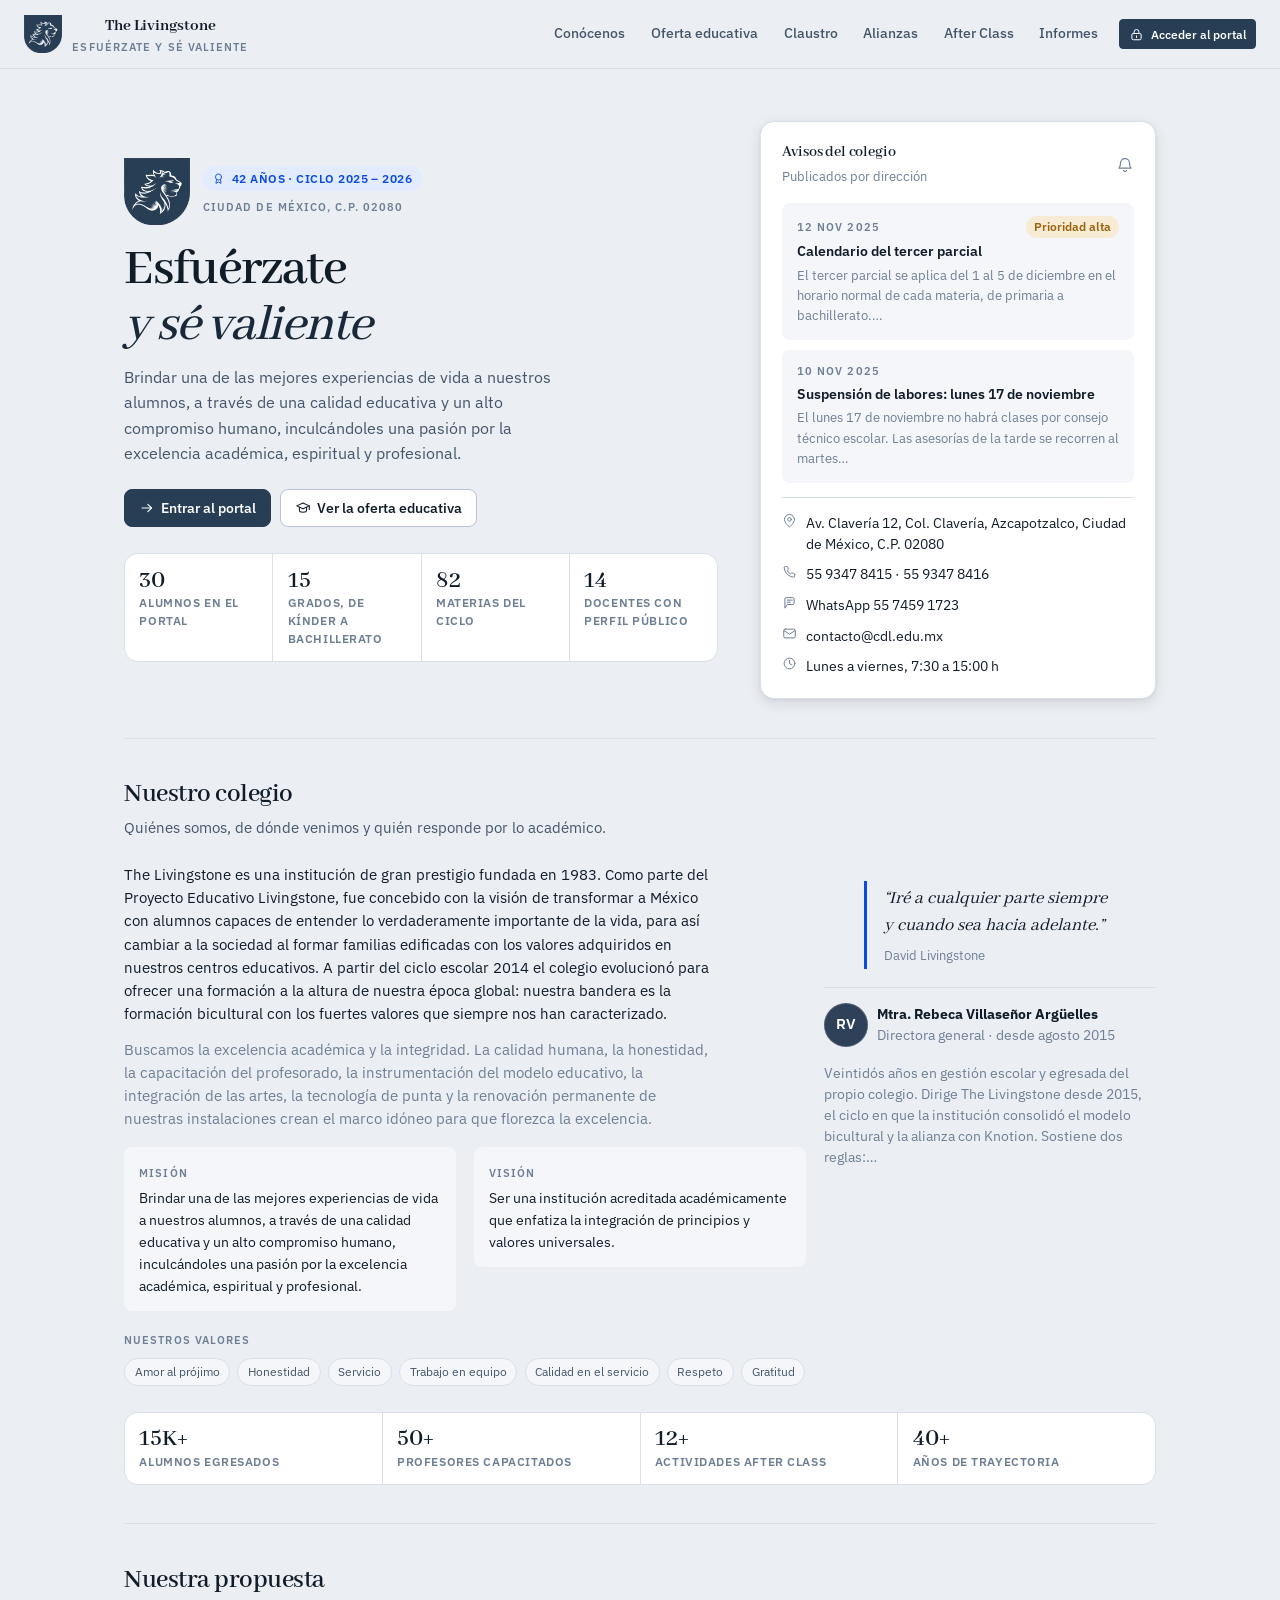
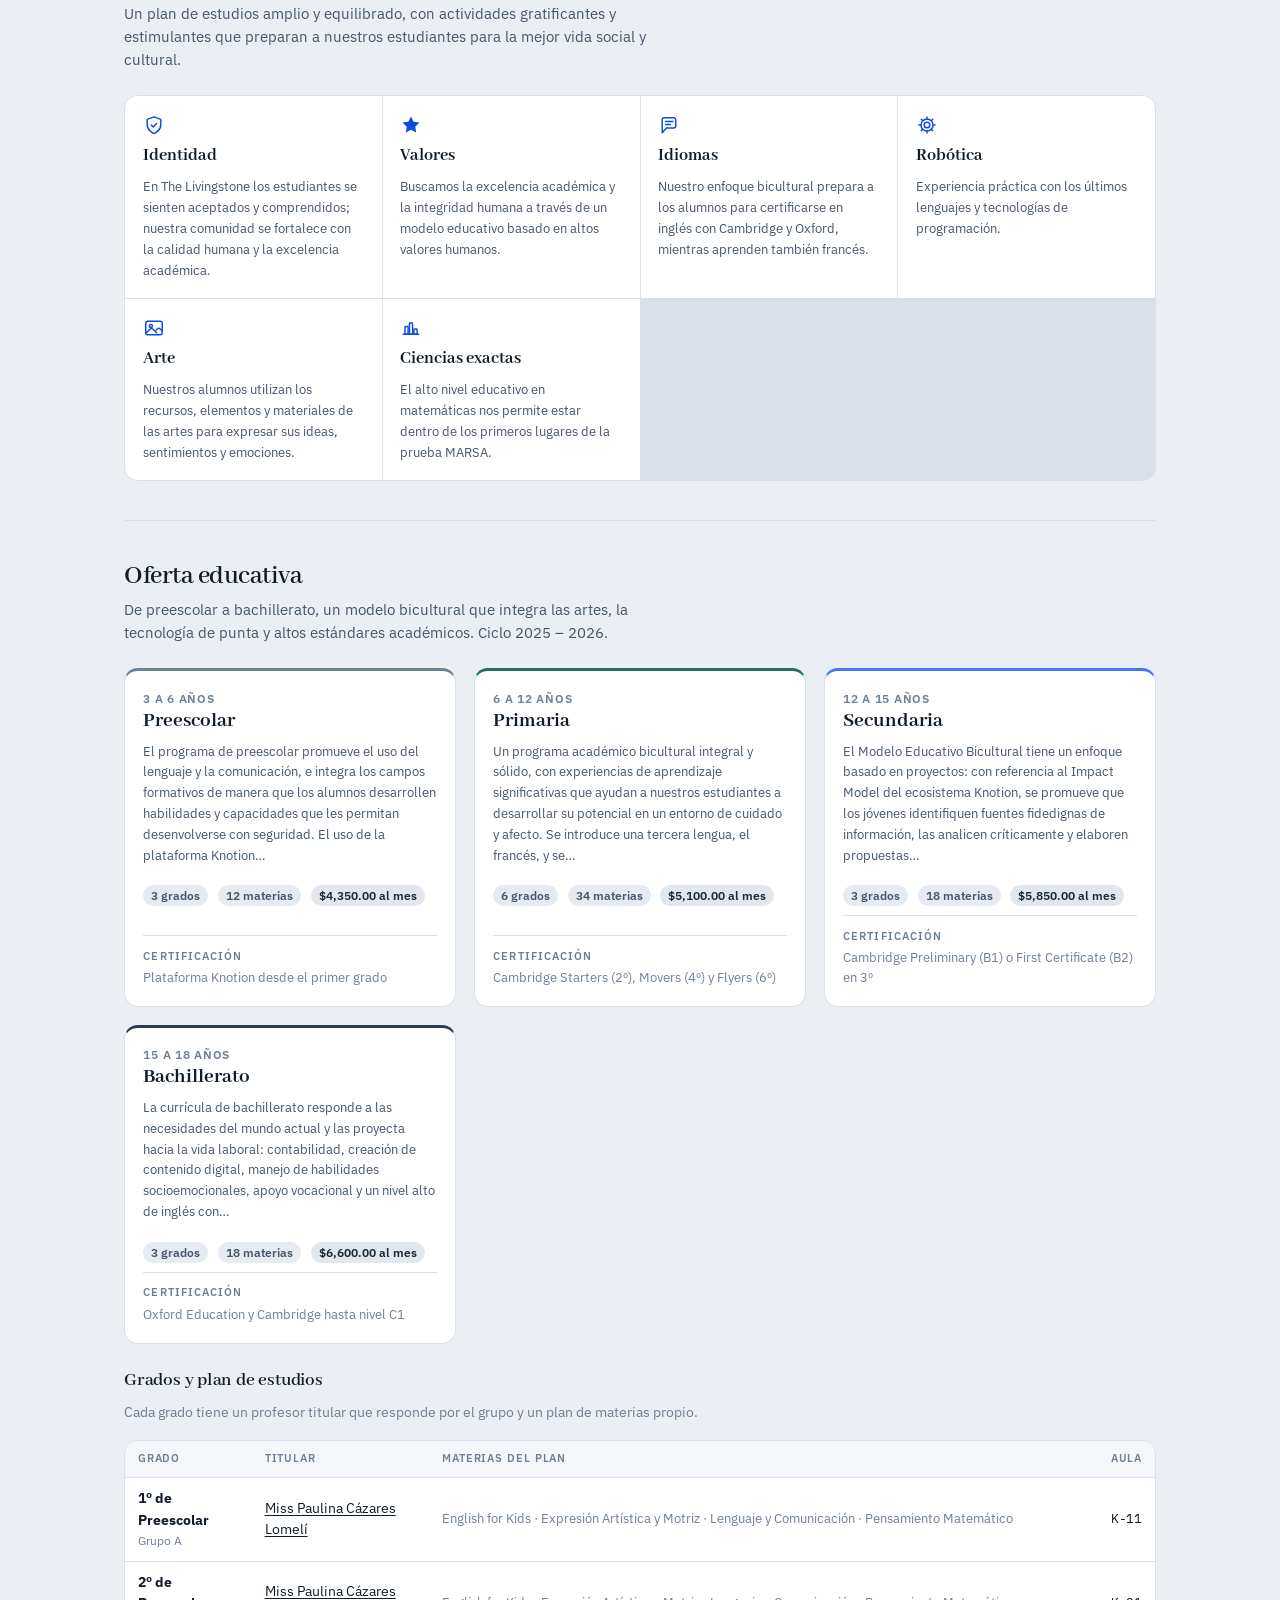
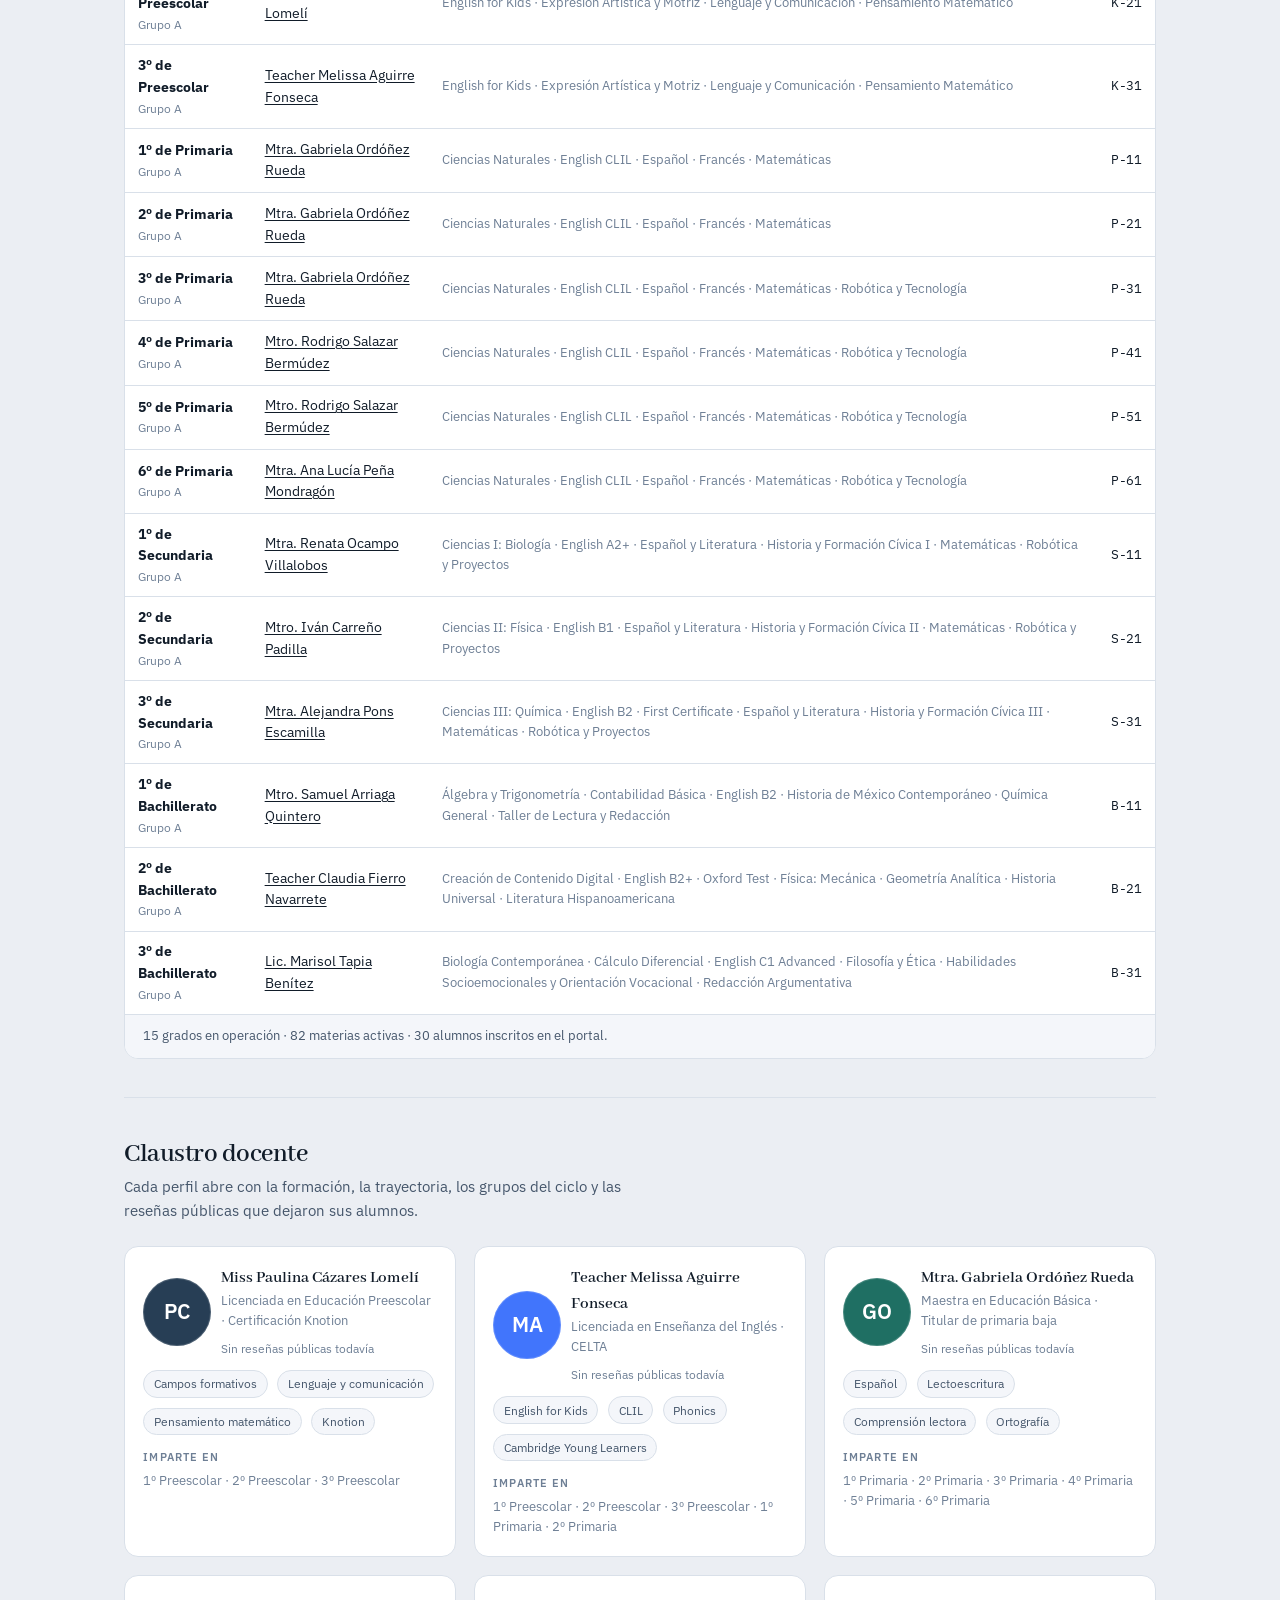
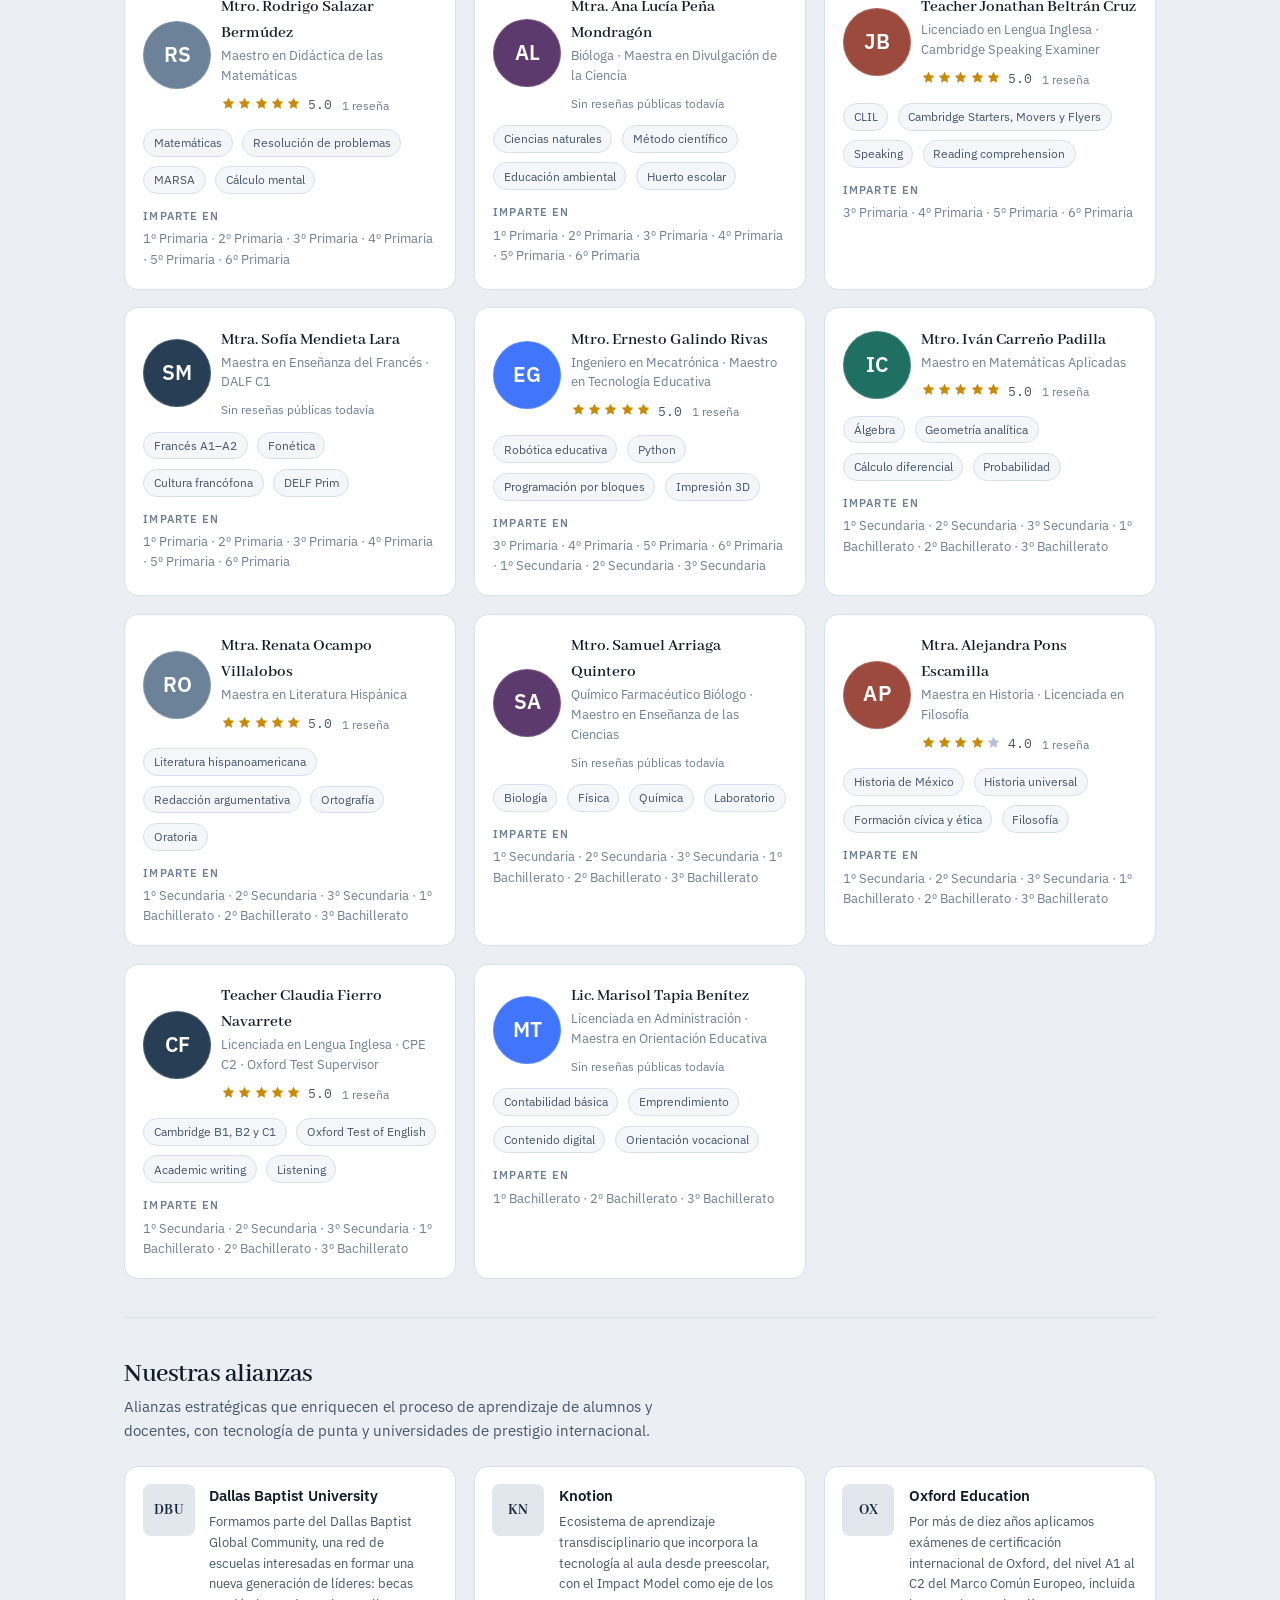
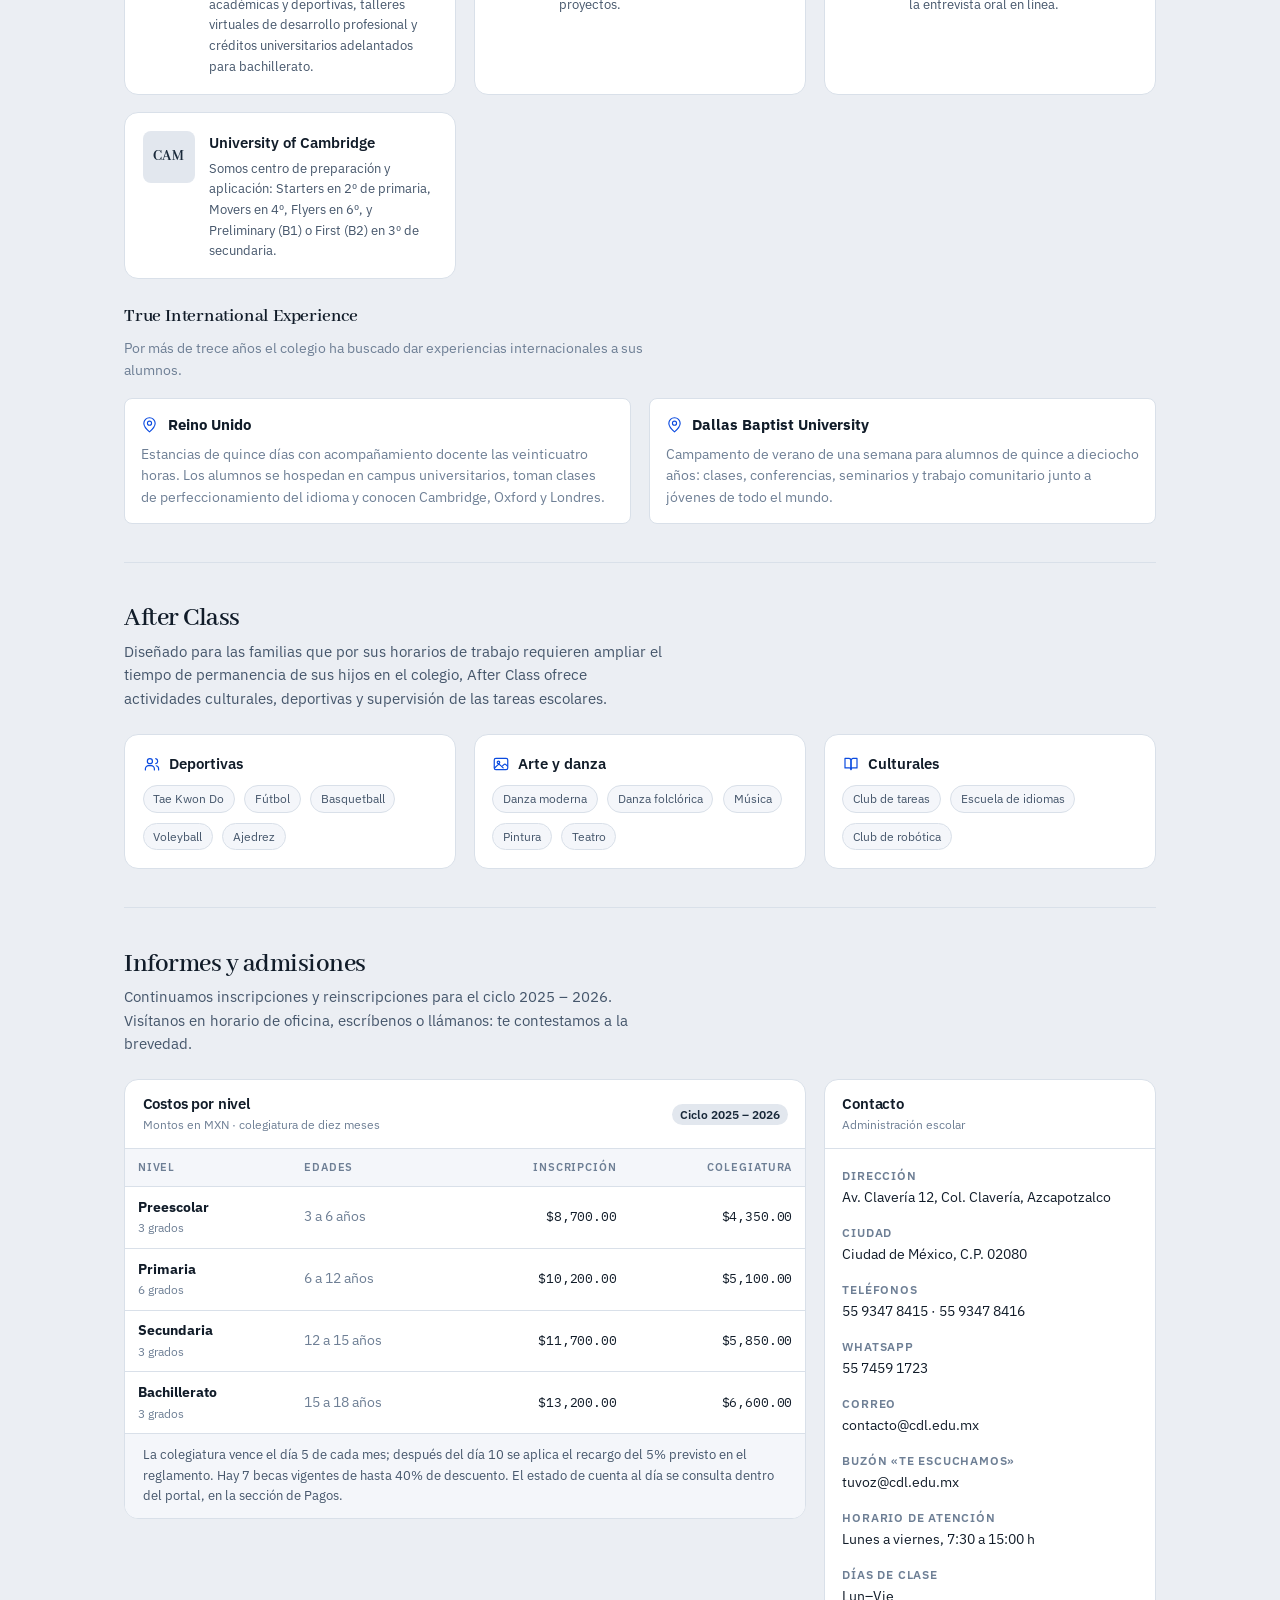
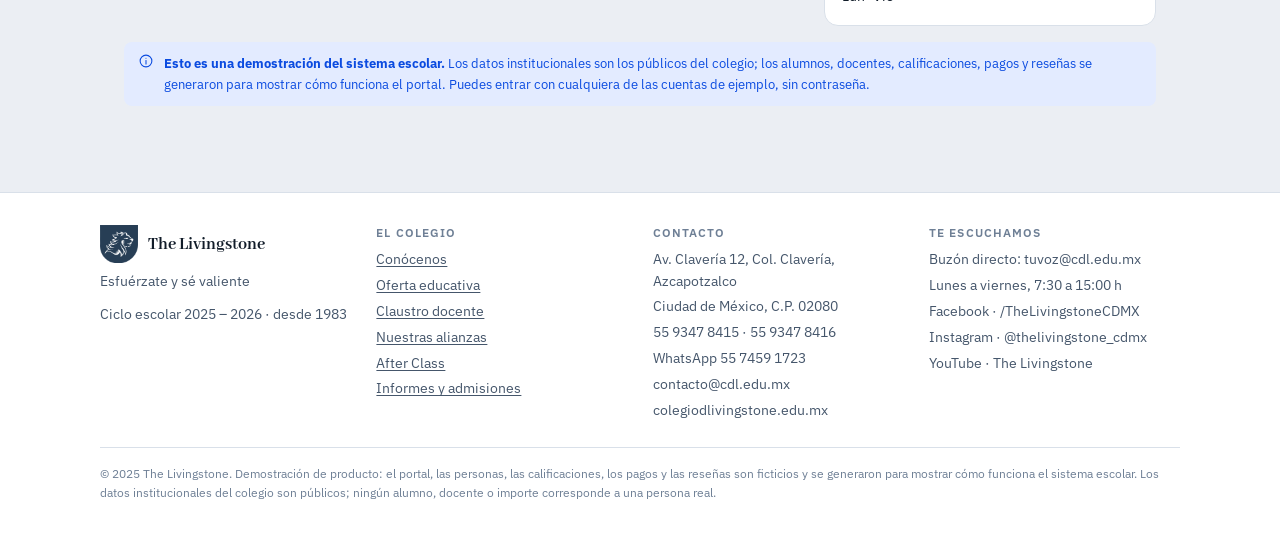
==== commit f6f4d3f3: "Adapta la demostración completa a The Livingstone Rehace la semilla con la identidad y los textos pú" ====
--- a/index.html
+++ b/index.html
@@ -3,56 +3,61 @@
 <head>
 <meta charset="utf-8">
 <meta name="viewport" content="width=device-width, initial-scale=1">
-<title>Colegio Altamira</title>
-<link rel="preconnect" href="https://fonts.googleapis.com"><link rel="preconnect" href="https://fonts.gstatic.com" crossorigin><link rel="stylesheet" href="https://fonts.googleapis.com/css2?family=Fraunces:ital,opsz,wght@0,9..144,400;0,9..144,500;0,9..144,600;1,9..144,500&family=IBM+Plex+Mono:wght@400;500;600&family=IBM+Plex+Sans:wght@400;500;600;700&display=swap">
+<title>The Livingstone</title>
+<link rel="icon" type="image/png" href="[data-uri]">
+<link rel="preconnect" href="https://fonts.googleapis.com"><link rel="preconnect" href="https://fonts.gstatic.com" crossorigin><link rel="stylesheet" href="https://fonts.googleapis.com/css2?family=Abhaya+Libre:wght@400;500;600;700;800&family=IBM+Plex+Mono:wght@400;500;600&family=IBM+Plex+Sans:wght@400;500;600;700&display=swap">
 <style>
 /* ============================================================================
-   Colegio Altamira — hoja de estilo única
-   Identidad: añil de tinta + latón de sello sobre papel frío.
-   Display: Fraunces · Interfaz: IBM Plex Sans · Datos: IBM Plex Mono
+   The Livingstone — hoja de estilo única
+   Identidad: el azul marino del escudo con el oro de la cinta, sobre papel frío.
+   Display: Abhaya Libre · Interfaz: IBM Plex Sans · Datos: IBM Plex Mono
    ========================================================================== */
 
 /* ---------- 1. Tokens: claro (estado base, siempre completo) -------------- */
 :root {
   color-scheme: light;
 
-  --fondo:          #E9EDF2;
+  --fondo:          #EBEEF3;
   --superficie:     #FFFFFF;
-  --superficie-2:   #F4F6F9;
-  --superficie-3:   #E7ECF2;
-  --tinta:          #0E1D2B;
-  --tinta-2:        #46586B;
-  --tinta-3:        #6F8095;
-  --linea:          #D8E0E9;
-  --linea-fuerte:   #B9C6D4;
-
-  --marca:          #1B4B7A;
-  --marca-ink:      #123A61;
+  --superficie-2:   #F4F6FA;
+  --superficie-3:   #E6EBF2;
+  --tinta:          #111C29;
+  --tinta-2:        #45566B;
+  --tinta-3:        #6E7F95;
+  --linea:          #D9E0E9;
+  --linea-fuerte:   #B7C3D2;
+
+  --marca:          #273E55;
+  --marca-ink:      #19293A;
   --marca-contraste:#FFFFFF;
-  --marca-suave:    #E2EBF4;
-
-  --acento:         #A9762A;
-  --acento-suave:   #F5EBD8;
-
-  --ok:             #16704F;
-  --ok-suave:       #DDEFE7;
+  --marca-suave:    #E2E7EE;
+
+  --acento:         #0B4BE0;
+  --acento-suave:   #E3EBFF;
+
+  /* El ámbar de las estrellas no es de la marca: es el único color que lee
+     igual de rápido en una valoración, y por eso vive en su propio token. */
+  --estrella:       #C98A08;
+
+  --ok:             #1F6F63;
+  --ok-suave:       #DCEEEA;
   --aviso:          #9A6410;
   --aviso-suave:    #F8EBD4;
   --crit:           #A9302A;
   --crit-suave:     #F8E1DF;
-  --info:           #1B4B7A;
-  --info-suave:     #E2EBF4;
-
-  --serie-1: #1B4B7A;
-  --serie-2: #16704F;
-  --serie-3: #A9762A;
-  --serie-4: #6E3A63;
-  --serie-5: #2C7793;
+  --info:           #2C6E9B;
+  --info-suave:     #E1EDF5;
+
+  --serie-1: #273E55;
+  --serie-2: #4175FC;
+  --serie-3: #1F6F63;
+  --serie-4: #6C8299;
+  --serie-5: #5C3A6E;
   --serie-6: #9C4A3D;
 
-  --sombra-1: 0 1px 2px rgba(14,29,43,.06), 0 1px 3px rgba(14,29,43,.05);
-  --sombra-2: 0 4px 14px rgba(14,29,43,.10), 0 1px 3px rgba(14,29,43,.06);
-  --sombra-3: 0 18px 48px rgba(14,29,43,.20);
+  --sombra-1: 0 1px 2px rgba(17,28,41,.06), 0 1px 3px rgba(17,28,41,.05);
+  --sombra-2: 0 4px 14px rgba(17,28,41,.10), 0 1px 3px rgba(17,28,41,.06);
+  --sombra-3: 0 18px 48px rgba(17,28,41,.20);
 
   --r-sm: 4px;
   --r-md: 8px;
@@ -62,7 +67,7 @@
   --riel-w: 246px;
   --topbar-h: 62px;
 
-  --f-display: "Fraunces", "Iowan Old Style", Georgia, serif;
+  --f-display: "Abhaya Libre", "Iowan Old Style", Georgia, serif;
   --f-ui: "IBM Plex Sans", ui-sans-serif, system-ui, "Segoe UI", Roboto, sans-serif;
   --f-mono: "IBM Plex Mono", ui-monospace, "SFMono-Regular", Consolas, monospace;
 }
@@ -72,38 +77,39 @@
   :root:not([data-theme="light"]) {
     color-scheme: dark;
 
-    --fondo:        #0A141E;
-    --superficie:   #121F2C;
-    --superficie-2: #172737;
-    --superficie-3: #1E3143;
-    --tinta:        #E7EEF6;
-    --tinta-2:      #A2B5C8;
-    --tinta-3:      #7A8EA3;
-    --linea:        #24384C;
-    --linea-fuerte: #35506B;
-
-    --marca:        #7DB0DF;
-    --marca-ink:    #A9CCEC;
-    --marca-contraste:#08131E;
-    --marca-suave:  #16324B;
-
-    --acento:       #DCAE5C;
-    --acento-suave: #3A2E17;
-
-    --ok:           #5CC79B;
+    --fondo:        #0B131C;
+    --superficie:   #131E2B;
+    --superficie-2: #182635;
+    --superficie-3: #1F2F41;
+    --tinta:        #E8EEF6;
+    --tinta-2:      #A3B4C7;
+    --tinta-3:      #7B8CA1;
+    --linea:        #26364A;
+    --linea-fuerte: #364E68;
+
+    --marca:        #93B4D9;
+    --marca-ink:    #B8D0E9;
+    --marca-contraste:#0B131C;
+    --marca-suave:  #1C2E42;
+
+    --acento:       #86A9FF;
+    --acento-suave: #1B2C4D;
+    --estrella:     #E9B44C;
+
+    --ok:           #5FC7A5;
     --ok-suave:     #123329;
     --aviso:        #E0AC57;
     --aviso-suave:  #3A2B12;
     --crit:         #EE8C82;
     --crit-suave:   #3C1D1A;
-    --info:         #7DB0DF;
+    --info:         #7FB6DE;
     --info-suave:   #16324B;
 
-    --serie-1: #7DB0DF;
-    --serie-2: #5CC79B;
-    --serie-3: #DCAE5C;
-    --serie-4: #C08CBA;
-    --serie-5: #6ABCD8;
+    --serie-1: #93B4D9;
+    --serie-2: #86A9FF;
+    --serie-3: #5FC7A5;
+    --serie-4: #9FB3C8;
+    --serie-5: #C08CBA;
     --serie-6: #E89184;
 
     --sombra-1: 0 1px 2px rgba(0,0,0,.36);
@@ -116,38 +122,39 @@
 :root[data-theme="dark"] {
   color-scheme: dark;
 
-  --fondo:        #0A141E;
-  --superficie:   #121F2C;
-  --superficie-2: #172737;
-  --superficie-3: #1E3143;
-  --tinta:        #E7EEF6;
-  --tinta-2:      #A2B5C8;
-  --tinta-3:      #7A8EA3;
-  --linea:        #24384C;
-  --linea-fuerte: #35506B;
-
-  --marca:        #7DB0DF;
-  --marca-ink:    #A9CCEC;
-  --marca-contraste:#08131E;
-  --marca-suave:  #16324B;
-
-  --acento:       #DCAE5C;
-  --acento-suave: #3A2E17;
-
-  --ok:           #5CC79B;
+  --fondo:        #0B131C;
+  --superficie:   #131E2B;
+  --superficie-2: #182635;
+  --superficie-3: #1F2F41;
+  --tinta:        #E8EEF6;
+  --tinta-2:      #A3B4C7;
+  --tinta-3:      #7B8CA1;
+  --linea:        #26364A;
+  --linea-fuerte: #364E68;
+
+  --marca:        #93B4D9;
+  --marca-ink:    #B8D0E9;
+  --marca-contraste:#0B131C;
+  --marca-suave:  #1C2E42;
+
+  --acento:       #86A9FF;
+  --acento-suave: #1B2C4D;
+  --estrella:     #E9B44C;
+
+  --ok:           #5FC7A5;
   --ok-suave:     #123329;
   --aviso:        #E0AC57;
   --aviso-suave:  #3A2B12;
   --crit:         #EE8C82;
   --crit-suave:   #3C1D1A;
-  --info:         #7DB0DF;
+  --info:         #7FB6DE;
   --info-suave:   #16324B;
 
-  --serie-1: #7DB0DF;
-  --serie-2: #5CC79B;
-  --serie-3: #DCAE5C;
-  --serie-4: #C08CBA;
-  --serie-5: #6ABCD8;
+  --serie-1: #93B4D9;
+  --serie-2: #86A9FF;
+  --serie-3: #5FC7A5;
+  --serie-4: #9FB3C8;
+  --serie-5: #C08CBA;
   --serie-6: #E89184;
 
   --sombra-1: 0 1px 2px rgba(0,0,0,.36);
@@ -231,20 +238,17 @@
 @media (max-width: 1080px) { .col-3 { grid-column: span 6; } .col-4 { grid-column: span 6; } }
 @media (max-width: 780px)  { .col-3, .col-4, .col-6, .col-8 { grid-column: span 12; } }
 
-/* ---------- 6. Sello y marca --------------------------------------------- */
+/* ---------- 6. Escudo del colegio ---------------------------------------- */
+/* El escudo oficial —el mismo del logotipo del 40 aniversario— recortado y
+   embebido en base64: la demo sigue siendo un solo archivo, sin red. El texto
+   que va dentro de .sello queda como alternativa para lectores de pantalla. */
 .sello {
-  display: inline-flex; align-items: center; justify-content: center;
-  width: 40px; height: 40px; flex: none;
-  border-radius: 11px;
-  background: var(--marca);
-  color: var(--marca-contraste);
-  font-family: var(--f-display);
-  font-weight: 600;
-  font-size: 1.02rem;
-  letter-spacing: .01em;
-  box-shadow: inset 0 0 0 1px color-mix(in srgb, var(--acento) 45%, transparent);
+  display: inline-block; flex: none;
+  width: 38px; height: 38px;
+  background: url("[data-uri]") center / contain no-repeat;
+  font-size: 0; line-height: 0; color: transparent;
 }
-.sello-lg { width: 68px; height: 68px; border-radius: 18px; font-size: 1.7rem; }
+.sello-lg { width: 66px; height: 67px; }
 
 .cinta {
   display: inline-flex; align-items: center; gap: .4rem;
@@ -524,7 +528,7 @@
 .estrellas { display: inline-flex; align-items: center; gap: .08rem; color: var(--linea-fuerte); }
 .estrellas svg { width: 15px; height: 15px; }
 .estrellas.tam-lg svg { width: 20px; height: 20px; }
-.estrella-llena { color: var(--acento); }
+.estrella-llena { color: var(--estrella); }
 .estrellas .valor {
   margin-left: .38rem; font-family: var(--f-mono); font-size: .82rem;
   color: var(--tinta-2); font-variant-numeric: tabular-nums;
@@ -535,7 +539,7 @@
 .estrellas-input label { cursor: pointer; color: var(--linea-fuerte); line-height: 1; }
 .estrellas-input label svg { width: 26px; height: 26px; }
 .estrellas-input input:checked ~ label,
-.estrellas-input label:hover, .estrellas-input label:hover ~ label { color: var(--acento); }
+.estrellas-input label:hover, .estrellas-input label:hover ~ label { color: var(--estrella); }
 .estrellas-input input:focus-visible + label { outline: 2px solid var(--marca); outline-offset: 2px; }
 
 /* ---------- 15. Pestañas -------------------------------------------------- */
@@ -723,7 +727,8 @@
   border-bottom: 1px solid var(--linea);
 }
 .sitio-nav .marca { display: flex; align-items: center; gap: .65rem; text-decoration: none; color: inherit; }
-.sitio-nav .marca .nombre { font-family: var(--f-display); font-weight: 600; font-size: 1.05rem; }
+.sitio-nav .marca .nombre { font-family: var(--f-display); font-weight: 700; font-size: 1.05rem; display: block; }
+.sitio-nav .marca .lema { display: block; }
 .sitio-nav .enlaces { display: flex; align-items: center; gap: .2rem; }
 .sitio-nav .enlaces a, .sitio-nav .enlaces button {
   padding: .4rem .7rem; border-radius: var(--r-md); border: 0; background: none;
@@ -731,7 +736,23 @@
   cursor: pointer; text-decoration: none;
 }
 .sitio-nav .enlaces a:hover, .sitio-nav .enlaces button:hover { background: var(--superficie); color: var(--tinta); }
-@media (max-width: 720px) { .sitio-nav .enlaces .opcional { display: none; } }
+.sitio-nav .marca .nombre, .sitio-nav .marca .etiqueta { white-space: nowrap; }
+/* Con seis secciones en la barra, las opcionales se van antes de que algo se
+   parta en dos renglones. */
+@media (max-width: 1040px) { .sitio-nav .enlaces .opcional { display: none; } }
+@media (max-width: 560px) {
+  .sitio-nav { padding: .7rem 1rem; }
+  .sitio-nav .enlaces { display: none; }
+  /* En teléfono la barra sólo lleva el escudo, el nombre y el acceso; si el
+     nombre no cabe, se recorta antes que empujar el botón fuera de pantalla. */
+  .sitio-nav .marca { flex: 1 1 auto; min-width: 0; }
+  .sitio-nav .marca > span:last-child { min-width: 0; overflow: hidden; }
+  .sitio-nav .marca .etiqueta { display: none; }
+  .sitio-nav .marca .nombre {
+    display: block; font-size: .98rem;
+    overflow: hidden; text-overflow: ellipsis;
+  }
+}
 
 .sitio-cuerpo { max-width: 1080px; margin: 0 auto; padding: 0 1.5rem 3rem; }
 
@@ -907,6 +928,69 @@
 .buscador { position: relative; display: flex; align-items: center; }
 .buscador svg { position: absolute; left: .55rem; color: var(--tinta-3); pointer-events: none; }
 .buscador .entrada { padding-left: 2rem; }
+
+/* ============================================================================
+   26. Bloques propios del sitio: niveles, propuesta, alianzas y After Class
+   ========================================================================== */
+.niveles { display: grid; grid-template-columns: repeat(auto-fit, minmax(258px, 1fr)); gap: 1.1rem; }
+.nivel-item {
+  background: var(--superficie); border: 1px solid var(--linea); border-radius: var(--r-lg);
+  padding: 1.15rem; display: flex; flex-direction: column; gap: .55rem;
+  border-top: 3px solid var(--marca);
+  text-align: left; font: inherit; color: inherit; width: 100%; cursor: pointer;
+  transition: border-color .14s ease, transform .14s ease, box-shadow .14s ease;
+}
+.nivel-item:hover { transform: translateY(-2px); box-shadow: var(--sombra-2); }
+.nivel-item .nom { font-family: var(--f-display); font-size: 1.32rem; font-weight: 700; line-height: 1.1; }
+.nivel-item .edades { font-size: .76rem; letter-spacing: .06em; text-transform: uppercase; color: var(--tinta-3); font-weight: 600; }
+.nivel-item .desc { font-size: .84rem; color: var(--tinta-2); }
+.nivel-item .pie { margin-top: auto; padding-top: .6rem; border-top: 1px solid var(--linea); font-size: .8rem; }
+
+.pilares { display: grid; grid-template-columns: repeat(auto-fit, minmax(230px, 1fr)); gap: 1px; background: var(--linea); border: 1px solid var(--linea); border-radius: var(--r-lg); overflow: hidden; }
+.pilar { background: var(--superficie); padding: 1.1rem; display: flex; flex-direction: column; gap: .4rem; }
+.pilar .ico { color: var(--acento); display: flex; }
+.pilar .t { font-family: var(--f-display); font-size: 1.12rem; font-weight: 700; }
+.pilar p { font-size: .84rem; color: var(--tinta-2); margin: 0; }
+
+.alianzas { display: grid; grid-template-columns: repeat(auto-fit, minmax(280px, 1fr)); gap: 1.1rem; }
+.alianza { background: var(--superficie); border: 1px solid var(--linea); border-radius: var(--r-lg); padding: 1.1rem; display: flex; gap: .9rem; }
+.alianza .sigla {
+  flex: none; width: 52px; height: 52px; border-radius: var(--r-md);
+  display: flex; align-items: center; justify-content: center;
+  background: var(--marca-suave); color: var(--marca-ink);
+  font-family: var(--f-display); font-weight: 700; font-size: .95rem; letter-spacing: .02em;
+}
+.alianza .nom { font-weight: 600; font-size: .96rem; margin-bottom: .2rem; }
+.alianza p { font-size: .83rem; color: var(--tinta-2); margin: 0; }
+
+.after { display: grid; grid-template-columns: repeat(auto-fit, minmax(230px, 1fr)); gap: 1.1rem; }
+.after-grupo { background: var(--superficie); border: 1px solid var(--linea); border-radius: var(--r-lg); padding: 1.1rem; }
+.after-grupo .t { display: flex; align-items: center; gap: .5rem; font-weight: 600; margin-bottom: .6rem; }
+.after-grupo .t svg { color: var(--acento); }
+
+.tira-valores { display: flex; flex-wrap: wrap; gap: .45rem; }
+
+/* Grado escolar: siempre se pinta igual, en tabla, ficha o riel. */
+.grado-pin {
+  display: inline-flex; align-items: center; gap: .3rem;
+  font-size: .74rem; font-weight: 600; letter-spacing: .02em;
+  padding: .12rem .45rem; border-radius: var(--r-sm);
+  background: var(--marca-suave); color: var(--marca-ink);
+  white-space: nowrap;
+}
+
+/* El escudo es azul marino sobre transparente: en tema oscuro se le pone una
+   placa tenue detrás para que no se pierda contra el fondo. */
+:root[data-theme="dark"] .sello {
+  background-color: rgba(255, 255, 255, .10);
+  border-radius: 5px;
+}
+@media (prefers-color-scheme: dark) {
+  :root:not([data-theme="light"]) .sello {
+    background-color: rgba(255, 255, 255, .10);
+    border-radius: 5px;
+  }
+}
 </style>
 </head>
 <body>
@@ -916,10 +1000,11 @@
 <script>
 "use strict";
 /* ============================================================================
-   20-datos.js — Semilla de la demostración.
+   20-datos.js — Semilla de la demostración: The Livingstone.
    Declara: const SEMILLA
-   Los datos derivados (calificaciones, asistencias, entregas) se generan con un
-   hash determinista: la demo se ve idéntica en cada equipo y en cada recarga.
+   Los datos derivados (materias por grado, calificaciones, asistencias,
+   entregas, pagos) se generan con un hash determinista: la demo se ve idéntica
+   en cada equipo y en cada recarga.
    ========================================================================== */
 
 const SEMILLA = (function construirSemilla() {
@@ -936,219 +1021,980 @@
   function entre(texto, min, max) { return min + h(texto) * (max - min); }
   function red1(n) { return Math.round(n * 10) / 10; }
   function tope(n, min, max) { return Math.max(min, Math.min(max, n)); }
+  function dos(n) { return n < 10 ? '0' + n : String(n); }
+
+  var ACENTOS = { 'á': 'a', 'é': 'e', 'í': 'i', 'ó': 'o', 'ú': 'u', 'ü': 'u', 'ñ': 'n' };
+  function llano(t) {
+    return String(t).toLowerCase().replace(/[áéíóúüñ]/g, function (c) { return ACENTOS[c] || c; });
+  }
+  /* Tratamientos que no forman parte del nombre para correo e iniciales. */
+  var TRATOS = { 'mtro.': 1, 'mtra.': 1, 'miss': 1, 'teacher': 1, 'lic.': 1, 'prof.': 1, 'dr.': 1, 'dra.': 1 };
+  function partesNombre(nombre) {
+    return String(nombre).split(/\s+/).filter(function (p) { return p && !TRATOS[llano(p)]; });
+  }
+  function usuario(nombre) {
+    var p = partesNombre(nombre);
+    return llano((p[0] || 'persona') + '.' + (p[1] || '')).replace(/[^a-z0-9.]/g, '').replace(/\.$/, '');
+  }
+  function inic(nombre) {
+    var p = partesNombre(nombre);
+    return ((p[0] || '?').charAt(0) + (p[1] || '?').charAt(0)).toUpperCase();
+  }
+  function archivoCV(nombre) {
+    return 'CV_' + llano(partesNombre(nombre).slice(0, 2).join('_')).replace(/[^a-z_]/g, '') + '_2025.pdf';
+  }
+
+  var PALETA = ['#273E55', '#4175FC', '#1F6F63', '#6C8299', '#5C3A6E', '#9C4A3D'];
+  function color(i) { return PALETA[i % PALETA.length]; }
+
+  var DOM = 'colegiodlivingstone.edu.mx';
+  var DOM_AL = 'alumnos.colegiodlivingstone.edu.mx';
 
   /* ---------------------------------------------------------------- escuela */
   var escuela = {
-    nombre: 'Colegio Altamira',
-    lema: 'Rigor y oficio desde 1978',
+    nombre: 'The Livingstone',
+    nombreLargo: 'Colegio The Livingstone',
+    lema: 'Esfuérzate y sé valiente',
     ciclo: '2025 – 2026',
-    fundacion: 1978,
-    direccion: 'Av. de los Fresnos 218, Col. Jardines de la Hacienda',
-    ciudad: 'Santiago de Querétaro, Qro.',
-    telefono: '(442) 214 88 30',
-    email: 'contacto@colegioaltamira.mx',
-    sitio: 'colegioaltamira.mx',
-    colegiaturaMensual: 4800,
+    fundacion: 1983,
+    direccion: 'Av. Clavería 12, Col. Clavería, Azcapotzalco',
+    ciudad: 'Ciudad de México, C.P. 02080',
+    telefono: '55 9347 8415',
+    telefono2: '55 9347 8416',
+    whatsapp: '55 7459 1723',
+    email: 'contacto@cdl.edu.mx',
+    buzon: 'tuvoz@cdl.edu.mx',
+    sitio: 'colegiodlivingstone.edu.mx',
+    colegiaturaMensual: 5450,
     moneda: 'MXN',
     horarioAtencion: 'Lunes a viernes, 7:30 a 15:00 h',
-    sello: 'CA',
+    sello: 'TL',
     diasHabiles: 'Lun–Vie',
     recargoPct: 5,
-    mision: 'Formar personas que piensen con rigor, escriban con claridad y trabajen con oficio.',
-    acercaDe: 'Colegio Altamira es una institución privada fundada en 1978. Trabajamos con grupos ' +
-      'de menos de veinticinco personas, evaluación por parciales acumulativos y acompañamiento ' +
-      'directo del claustro. Cada persona inscrita tiene acceso a su expediente académico completo: ' +
-      'calificaciones, asistencia, materiales, entregas y estado de cuenta, en tiempo real.'
+    mision: 'Brindar una de las mejores experiencias de vida a nuestros alumnos, a través de una ' +
+      'calidad educativa y un alto compromiso humano, inculcándoles una pasión por la excelencia ' +
+      'académica, espiritual y profesional.',
+    vision: 'Ser una institución acreditada académicamente que enfatiza la integración de principios ' +
+      'y valores universales.',
+    valores: ['Amor al prójimo', 'Honestidad', 'Servicio', 'Trabajo en equipo',
+      'Calidad en el servicio', 'Respeto', 'Gratitud'],
+    acercaDe: 'The Livingstone es una institución de gran prestigio fundada en 1983. Como parte del ' +
+      'Proyecto Educativo Livingstone, fue concebido con la visión de transformar a México con alumnos ' +
+      'capaces de entender lo verdaderamente importante de la vida, para así cambiar a la sociedad al ' +
+      'formar familias edificadas con los valores adquiridos en nuestros centros educativos. A partir ' +
+      'del ciclo escolar 2014 el colegio evolucionó para ofrecer una formación a la altura de nuestra ' +
+      'época global: nuestra bandera es la formación bicultural con los fuertes valores que siempre nos ' +
+      'han caracterizado.',
+    excelencia: 'Buscamos la excelencia académica y la integridad. La calidad humana, la honestidad, la ' +
+      'capacitación del profesorado, la instrumentación del modelo educativo, la integración de las ' +
+      'artes, la tecnología de punta y la renovación permanente de nuestras instalaciones crean el ' +
+      'marco idóneo para que florezca la excelencia.',
+    cita: {
+      texto: 'Iré a cualquier parte siempre y cuando sea hacia adelante.',
+      autor: 'David Livingstone'
+    },
+    indicadores: [
+      { valor: '15K+', etiqueta: 'Alumnos egresados' },
+      { valor: '50+', etiqueta: 'Profesores capacitados' },
+      { valor: '12+', etiqueta: 'Actividades After Class' },
+      { valor: '40+', etiqueta: 'Años de trayectoria' }
+    ],
+    pilares: [
+      { icono: 'escudo', titulo: 'Identidad',
+        texto: 'En The Livingstone los estudiantes se sienten aceptados y comprendidos; nuestra ' +
+          'comunidad se fortalece con la calidad humana y la excelencia académica.' },
+      { icono: 'estrella', titulo: 'Valores',
+        texto: 'Buscamos la excelencia académica y la integridad humana a través de un modelo ' +
+          'educativo basado en altos valores humanos.' },
+      { icono: 'chat', titulo: 'Idiomas',
+        texto: 'Nuestro enfoque bicultural prepara a los alumnos para certificarse en inglés con ' +
+          'Cambridge y Oxford, mientras aprenden también francés.' },
+      { icono: 'engrane', titulo: 'Robótica',
+        texto: 'Experiencia práctica con los últimos lenguajes y tecnologías de programación.' },
+      { icono: 'foto', titulo: 'Arte',
+        texto: 'Nuestros alumnos utilizan los recursos, elementos y materiales de las artes para ' +
+          'expresar sus ideas, sentimientos y emociones.' },
+      { icono: 'grafica', titulo: 'Ciencias exactas',
+        texto: 'El alto nivel educativo en matemáticas nos permite estar dentro de los primeros ' +
+          'lugares de la prueba MARSA.' }
+    ],
+    alianzas: [
+      { nombre: 'Dallas Baptist University', sigla: 'DBU',
+        texto: 'Formamos parte del Dallas Baptist Global Community, una red de escuelas interesadas en ' +
+          'formar una nueva generación de líderes: becas académicas y deportivas, talleres virtuales de ' +
+          'desarrollo profesional y créditos universitarios adelantados para bachillerato.' },
+      { nombre: 'Knotion', sigla: 'KN',
+        texto: 'Ecosistema de aprendizaje transdisciplinario que incorpora la tecnología al aula desde ' +
+          'preescolar, con el Impact Model como eje de los proyectos.' },
+      { nombre: 'Oxford Education', sigla: 'OX',
+        texto: 'Por más de diez años aplicamos exámenes de certificación internacional de Oxford, del ' +
+          'nivel A1 al C2 del Marco Común Europeo, incluida la entrevista oral en línea.' },
+      { nombre: 'University of Cambridge', sigla: 'CAM',
+        texto: 'Somos centro de preparación y aplicación: Starters en 2º de primaria, Movers en 4º, ' +
+          'Flyers en 6º, y Preliminary (B1) o First (B2) en 3º de secundaria.' }
+    ],
+    afterclass: [
+      { grupo: 'Deportivas', icono: 'usuarios',
+        actividades: ['Tae Kwon Do', 'Fútbol', 'Basquetball', 'Voleyball', 'Ajedrez'] },
+      { grupo: 'Arte y danza', icono: 'foto',
+        actividades: ['Danza moderna', 'Danza folclórica', 'Música', 'Pintura', 'Teatro'] },
+      { grupo: 'Culturales', icono: 'libro',
+        actividades: ['Club de tareas', 'Escuela de idiomas', 'Club de robótica'] }
+    ],
+    afterclassTexto: 'Diseñado para las familias que por sus horarios de trabajo requieren ampliar el ' +
+      'tiempo de permanencia de sus hijos en el colegio, After Class ofrece actividades culturales, ' +
+      'deportivas y supervisión de las tareas escolares.',
+    internacional: [
+      { lugar: 'Reino Unido',
+        detalle: 'Estancias de quince días con acompañamiento docente las veinticuatro horas. Los ' +
+          'alumnos se hospedan en campus universitarios, toman clases de perfeccionamiento del idioma y ' +
+          'conocen Cambridge, Oxford y Londres.' },
+      { lugar: 'Dallas Baptist University',
+        detalle: 'Campamento de verano de una semana para alumnos de quince a dieciocho años: clases, ' +
+          'conferencias, seminarios y trabajo comunitario junto a jóvenes de todo el mundo.' }
+    ],
+    redes: [
+      { nombre: 'Facebook', usuario: '/TheLivingstoneCDMX' },
+      { nombre: 'Instagram', usuario: '@thelivingstone_cdmx' },
+      { nombre: 'YouTube', usuario: 'The Livingstone' }
+    ]
   };
+
+  /* ---------------------------------------------------------------- niveles */
+  var niveles = [
+    {
+      id: 'niv-pre', nombre: 'Preescolar', orden: 1, color: '#6C8299',
+      edades: '3 a 6 años', colegiatura: 4350, inscripcion: 8700,
+      certificacion: 'Plataforma Knotion desde el primer grado',
+      descripcion: 'El programa de preescolar promueve el uso del lenguaje y la comunicación, e integra ' +
+        'los campos formativos de manera que los alumnos desarrollen habilidades y capacidades que les ' +
+        'permitan desenvolverse con seguridad. El uso de la plataforma Knotion les da las herramientas ' +
+        'para iniciarse en el uso de la tecnología en el ámbito educativo.'
+    },
+    {
+      id: 'niv-pri', nombre: 'Primaria', orden: 2, color: '#1F6F63',
+      edades: '6 a 12 años', colegiatura: 5100, inscripcion: 10200,
+      certificacion: 'Cambridge Starters (2º), Movers (4º) y Flyers (6º)',
+      descripcion: 'Un programa académico bicultural integral y sólido, con experiencias de aprendizaje ' +
+        'significativas que ayudan a nuestros estudiantes a desarrollar su potencial en un entorno de ' +
+        'cuidado y afecto. Se introduce una tercera lengua, el francés, y se trabajan talleres de ' +
+        'teatro, gimnasia y música, manteniéndonos a la vanguardia en el uso de la tecnología.'
+    },
+    {
+      id: 'niv-sec', nombre: 'Secundaria', orden: 3, color: '#4175FC',
+      edades: '12 a 15 años', colegiatura: 5850, inscripcion: 11700,
+      certificacion: 'Cambridge Preliminary (B1) o First Certificate (B2) en 3º',
+      descripcion: 'El Modelo Educativo Bicultural tiene un enfoque basado en proyectos: con referencia ' +
+        'al Impact Model del ecosistema Knotion, se promueve que los jóvenes identifiquen fuentes ' +
+        'fidedignas de información, las analicen críticamente y elaboren propuestas de forma ' +
+        'colaborativa. Al concluir, los alumnos están en aptitud de presentar un examen de ' +
+        'certificación internacional hasta nivel B2.'
+    },
+    {
+      id: 'niv-bac', nombre: 'Bachillerato', orden: 4, color: '#273E55',
+      edades: '15 a 18 años', colegiatura: 6600, inscripcion: 13200,
+      certificacion: 'Oxford Education y Cambridge hasta nivel C1',
+      descripcion: 'La currícula de bachillerato responde a las necesidades del mundo actual y las ' +
+        'proyecta hacia la vida laboral: contabilidad, creación de contenido digital, manejo de ' +
+        'habilidades socioemocionales, apoyo vocacional y un nivel alto de inglés con preparación para ' +
+        'exámenes de certificación internacional hasta nivel C1.'
+    }
+  ];
+
+  /* ----------------------------------------------------------------- grados */
+  var PLAN_GRADOS = [
+    { nivelId: 'niv-pre', cuantos: 3, nace: 2021, aula: 'K' },
+    { nivelId: 'niv-pri', cuantos: 6, nace: 2018, aula: 'P' },
+    { nivelId: 'niv-sec', cuantos: 3, nace: 2012, aula: 'S' },
+    { nivelId: 'niv-bac', cuantos: 3, nace: 2009, aula: 'B' }
+  ];
+  var CLAVE_NIVEL = { 'niv-pre': 'pre', 'niv-pri': 'pri', 'niv-sec': 'sec', 'niv-bac': 'bac' };
+
+  /* Profesor titular (tutor de grupo) de cada grado. */
+  var TITULARES = {
+    'gr-pre-1': 'pr-01', 'gr-pre-2': 'pr-01', 'gr-pre-3': 'pr-02',
+    'gr-pri-1': 'pr-03', 'gr-pri-2': 'pr-03', 'gr-pri-3': 'pr-03',
+    'gr-pri-4': 'pr-04', 'gr-pri-5': 'pr-04', 'gr-pri-6': 'pr-05',
+    'gr-sec-1': 'pr-10', 'gr-sec-2': 'pr-09', 'gr-sec-3': 'pr-12',
+    'gr-bac-1': 'pr-11', 'gr-bac-2': 'pr-13', 'gr-bac-3': 'pr-14'
+  };
+
+  var grados = [];
+  PLAN_GRADOS.forEach(function (p) {
+    var nv = niveles.filter(function (n) { return n.id === p.nivelId; })[0];
+    for (var g = 1; g <= p.cuantos; g++) {
+      var id = 'gr-' + CLAVE_NIVEL[p.nivelId] + '-' + g;
+      grados.push({
+        id: id,
+        nivelId: p.nivelId,
+        numero: g,
+        etiqueta: g + 'º de ' + nv.nombre,
+        corto: g + 'º ' + nv.nombre,
+        grupo: 'A',
+        aula: p.aula + '-' + dos(g * 10 + 1),
+        cupo: 24,
+        tutorId: TITULARES[id],
+        nacimiento: p.nace + (g - 1)
+      });
+    }
+  });
+
+  function grado(id) { return grados.filter(function (g) { return g.id === id; })[0]; }
 
   /* -------------------------------------------------------------- dirección */
   var direccion = {
     id: 'dir-01', rol: 'direccion',
-    nombre: 'Mtra. Lucía Fernanda Bravo Estrada',
+    nombre: 'Mtra. Rebeca Villaseñor Argüelles',
     cargo: 'Directora general',
-    email: 'direccion@colegioaltamira.mx',
-    telefono: '(442) 214 88 31',
-    foto: null, iniciales: 'LB', color: '#6E3A63',
-    desde: '2016-01-11',
-    bio: 'Veintiséis años en gestión escolar. Dirige Altamira desde 2016, con foco en evaluación ' +
-      'transparente y en que ninguna familia se entere tarde de un problema académico.'
+    email: 'direccion@' + DOM,
+    telefono: '55 9347 8415',
+    foto: null, iniciales: 'RV', color: '#2E4159',
+    desde: '2015-08-03',
+    bio: 'Veintidós años en gestión escolar y egresada del propio colegio. Dirige The Livingstone desde ' +
+      '2015, el ciclo en que la institución consolidó el modelo bicultural y la alianza con Knotion. ' +
+      'Sostiene dos reglas: que ninguna familia se entere tarde de un problema académico y que cada ' +
+      'grado, de preescolar a bachillerato, tenga un titular que responda por su grupo.'
   };
 
   /* ------------------------------------------------------------- profesores */
+  /* Los campos repetitivos (correo, iniciales, color, teléfono, CV) se
+     completan más abajo para no escribirlos catorce veces. */
   var profesores = [
     {
-      id: 'pr-01', rol: 'profesor', clave: 'D-104',
-      nombre: 'Mtro. Emilio Cárdenas Rojo',
-      email: 'emilio.cardenas@colegioaltamira.mx',
-      foto: null, iniciales: 'EC', color: '#1B4B7A',
-      titulo: 'Maestro en Matemáticas Aplicadas',
-      telefono: '(442) 214 88 42',
-      oficina: 'Edificio B, cubículo 12',
-      horarioAsesoria: 'Martes y jueves, 13:00 a 15:00 h',
-      bio: 'Enseño matemáticas y física desde hace catorce años. Mi apuesta es que nadie memorice ' +
-        'un procedimiento sin haber entendido antes de dónde sale. Trabajo con parciales acumulativos ' +
-        'y con un proyecto integrador por materia, porque un examen aislado no dice mucho de nadie.',
-      areas: ['Cálculo', 'Álgebra lineal', 'Mecánica clásica', 'Modelación matemática', 'Python'],
+      id: 'pr-01', clave: 'D-101', nombre: 'Miss Paulina Cázares Lomelí',
+      titulo: 'Licenciada en Educación Preescolar · Certificación Knotion',
+      oficina: 'Edificio Kínder, sala de maestras', horarioAsesoria: 'Martes y jueves, 13:00 a 14:30 h',
+      ingreso: '2016-08-01', cvKb: 168,
+      bio: 'Doy los campos formativos de preescolar desde hace doce años. A los tres y cuatro años nadie ' +
+        'aprende quieto: aquí se aprende moviéndose, cantando y tocando las cosas. La tableta entra a la ' +
+        'sala cuando aporta algo que el material concreto no puede dar, no antes.',
+      areas: ['Campos formativos', 'Lenguaje y comunicación', 'Pensamiento matemático', 'Knotion', 'Motricidad'],
       formacion: [
-        { grado: 'Maestría en Matemáticas Aplicadas', institucion: 'CIMAT, Guanajuato', anio: '2013' },
-        { grado: 'Licenciatura en Física', institucion: 'Universidad Autónoma de Querétaro', anio: '2009' },
-        { grado: 'Diplomado en Didáctica de las Ciencias', institucion: 'Instituto Politécnico Nacional', anio: '2016' }
+        { grado: 'Licenciatura en Educación Preescolar', institucion: 'Escuela Nacional para Maestras de Jardines de Niños', anio: '2012' },
+        { grado: 'Diplomado en Estimulación Temprana', institucion: 'Universidad Panamericana', anio: '2015' },
+        { grado: 'Certificación Knotion Educator', institucion: 'Knotion', anio: '2019' }
       ],
       experiencia: [
-        { puesto: 'Coordinador del área de exactas', lugar: 'Colegio Altamira', periodo: '2019 – actual',
-          detalle: 'Rediseño del plan de evaluación por pesos y del proyecto integrador de cada materia.' },
-        { puesto: 'Profesor de matemáticas y física', lugar: 'Colegio Altamira', periodo: '2015 – 2019',
-          detalle: 'Cálculo diferencial, mecánica y química general.' },
-        { puesto: 'Instructor de olimpiada de matemáticas', lugar: 'Delegación Querétaro', periodo: '2011 – 2015',
-          detalle: 'Preparación de la selección estatal; dos medallas nacionales de bronce.' }
-      ],
-      cv: { nombre: 'CV_Emilio_Cardenas_2025.pdf', tamano: '186 KB', actualizado: '2025-08-04', url: null },
-      perfilPublico: true,
-      ingreso: '2015-08-03', estatus: 'activo'
+        { puesto: 'Coordinadora de preescolar', lugar: 'The Livingstone', periodo: '2021 – actual',
+          detalle: 'Articulación de los tres grados con la plataforma Knotion y el programa de lectura en casa.' },
+        { puesto: 'Titular de 2º de preescolar', lugar: 'The Livingstone', periodo: '2016 – 2021',
+          detalle: 'Grupo de veintidós alumnos y proyecto anual de expresión oral.' },
+        { puesto: 'Educadora', lugar: 'Instituto Simón Bolívar, Azcapotzalco', periodo: '2012 – 2016',
+          detalle: 'Primer y segundo grado de preescolar.' }
+      ]
     },
     {
-      id: 'pr-02', rol: 'profesor', clave: 'D-117',
-      nombre: 'Mtra. Ximena Robles Alcántara',
-      email: 'ximena.robles@colegioaltamira.mx',
-      foto: null, iniciales: 'XR', color: '#16704F',
-      titulo: 'Maestra en Literatura Hispánica',
-      telefono: '(442) 214 88 47',
-      oficina: 'Edificio A, cubículo 4',
-      horarioAsesoria: 'Lunes y miércoles, 12:00 a 14:00 h',
-      bio: 'Doy literatura, historia e inglés. Corrijo mucho y devuelvo rápido: un texto que se ' +
-        'regresa tres semanas después ya no le sirve a nadie. Todo lo que pido leer se lee completo ' +
-        'y se discute en clase; no hay resúmenes de resúmenes.',
-      areas: ['Narrativa hispanoamericana', 'Redacción argumentativa', 'Historia de México', 'Inglés B2–C1'],
+      id: 'pr-02', clave: 'D-104', nombre: 'Teacher Melissa Aguirre Fonseca',
+      titulo: 'Licenciada en Enseñanza del Inglés · CELTA',
+      oficina: 'Edificio Kínder, cubículo 2', horarioAsesoria: 'Lunes y miércoles, 13:00 a 14:30 h',
+      ingreso: '2017-08-07', cvKb: 152,
+      bio: 'English for Kids y el primer tramo de primaria. En preescolar el inglés no se estudia: se vive. ' +
+        'Canciones, rutinas y órdenes sencillas todos los días, hasta que el idioma deja de ser una materia ' +
+        'y se vuelve la lengua en la que piden permiso para ir por agua.',
+      areas: ['English for Kids', 'CLIL', 'Phonics', 'Cambridge Young Learners'],
       formacion: [
-        { grado: 'Maestría en Literatura Hispánica', institucion: 'El Colegio de México', anio: '2017' },
-        { grado: 'Licenciatura en Letras Modernas', institucion: 'Universidad Nacional Autónoma de México', anio: '2012' },
-        { grado: 'Certificación CELTA', institucion: 'Cambridge Assessment English', anio: '2014' }
+        { grado: 'Licenciatura en Enseñanza del Inglés', institucion: 'Universidad del Valle de México', anio: '2015' },
+        { grado: 'Certificación CELTA', institucion: 'Cambridge Assessment English', anio: '2017' },
+        { grado: 'Teaching Young Learners', institucion: 'Oxford Education', anio: '2020' }
       ],
       experiencia: [
-        { puesto: 'Profesora de letras e historia', lugar: 'Colegio Altamira', periodo: '2019 – actual',
-          detalle: 'Literatura y redacción, historia contemporánea, inglés B2 y apreciación artística.' },
-        { puesto: 'Editora de mesa', lugar: 'Fondo Editorial de Querétaro', periodo: '2016 – 2019',
-          detalle: 'Corrección de estilo y cuidado de edición de doce títulos de narrativa.' },
-        { puesto: 'Tallerista de escritura creativa', lugar: 'Casa de la Cultura de Querétaro', periodo: '2013 – 2018',
-          detalle: 'Taller anual de cuento para público general.' }
+        { puesto: 'Titular de 3º de preescolar y English for Kids', lugar: 'The Livingstone', periodo: '2019 – actual',
+          detalle: 'Puente entre preescolar y el CLIL de primaria; prepara a los grupos para Starters.' },
+        { puesto: 'Teacher de inglés, preescolar', lugar: 'The Livingstone', periodo: '2017 – 2019',
+          detalle: 'Tres grupos diarios con enfoque de inmersión total.' },
+        { puesto: 'Instructora de inglés infantil', lugar: 'Harmon Hall', periodo: '2015 – 2017',
+          detalle: 'Cursos sabatinos para niños de cuatro a ocho años.' }
+      ]
+    },
+    {
+      id: 'pr-03', clave: 'D-112', nombre: 'Mtra. Gabriela Ordóñez Rueda',
+      titulo: 'Maestra en Educación Básica · Titular de primaria baja',
+      oficina: 'Edificio A, cubículo 3', horarioAsesoria: 'Martes y jueves, 13:30 a 15:00 h',
+      ingreso: '2013-08-05', cvKb: 194,
+      bio: 'Español de primero a sexto. Empiezo con la letra y termino con el ensayo. Leo en voz alta todos ' +
+        'los días, incluso en sexto, porque un niño que no oye leer bien no escribe bien. Corrijo con tinta ' +
+        'de color y devuelvo al día siguiente: una corrección que llega tarde no corrige nada.',
+      areas: ['Español', 'Lectoescritura', 'Comprensión lectora', 'Ortografía', 'Redacción'],
+      formacion: [
+        { grado: 'Maestría en Educación Básica', institucion: 'Universidad Pedagógica Nacional', anio: '2016' },
+        { grado: 'Licenciatura en Educación Primaria', institucion: 'Benemérita Escuela Nacional de Maestros', anio: '2009' },
+        { grado: 'Diplomado en Comprensión Lectora', institucion: 'ILCE', anio: '2018' }
       ],
-      cv: { nombre: 'CV_Ximena_Robles_2025.pdf', tamano: '204 KB', actualizado: '2025-07-28', url: null },
+      experiencia: [
+        { puesto: 'Titular de primaria baja', lugar: 'The Livingstone', periodo: '2018 – actual',
+          detalle: 'Tutoría de 1º a 3º y coordinación del programa de lectura en voz alta.' },
+        { puesto: 'Profesora de español, primaria', lugar: 'The Livingstone', periodo: '2013 – 2018',
+          detalle: 'Los seis grados, con taller de escritura al cierre de cada parcial.' },
+        { puesto: 'Docente frente a grupo', lugar: 'Escuela Primaria Ignacio Ramírez, CDMX', periodo: '2009 – 2013',
+          detalle: 'Grupos de treinta y ocho alumnos en turno matutino.' }
+      ]
+    },
+    {
+      id: 'pr-04', clave: 'D-118', nombre: 'Mtro. Rodrigo Salazar Bermúdez',
+      titulo: 'Maestro en Didáctica de las Matemáticas',
+      oficina: 'Edificio A, cubículo 7', horarioAsesoria: 'Lunes y miércoles, 13:30 a 15:00 h',
+      ingreso: '2014-08-04', cvKb: 210,
+      bio: 'Matemáticas de primaria y preparación para la prueba MARSA. Nadie memoriza un algoritmo antes ' +
+        'de entender de dónde sale: primero material concreto, luego dibujo, al final el número. El ' +
+        'resultado es que en quinto ya discuten estrategias en lugar de esperar a que yo diga si está bien.',
+      areas: ['Matemáticas', 'Resolución de problemas', 'MARSA', 'Cálculo mental', 'Geometría'],
+      formacion: [
+        { grado: 'Maestría en Didáctica de las Matemáticas', institucion: 'Universidad Autónoma Metropolitana', anio: '2017' },
+        { grado: 'Licenciatura en Educación Primaria', institucion: 'Benemérita Escuela Nacional de Maestros', anio: '2011' },
+        { grado: 'Diplomado en Olimpiada de Matemáticas', institucion: 'Sociedad Matemática Mexicana', anio: '2019' }
+      ],
+      experiencia: [
+        { puesto: 'Titular de primaria alta', lugar: 'The Livingstone', periodo: '2019 – actual',
+          detalle: 'Tutoría de 4º y 5º; entrenador de la selección del colegio para la olimpiada.' },
+        { puesto: 'Profesor de matemáticas, primaria', lugar: 'The Livingstone', periodo: '2014 – 2019',
+          detalle: 'Rediseño del plan de cálculo mental diario.' },
+        { puesto: 'Asesor pedagógico', lugar: 'Editorial Santillana', periodo: '2012 – 2014',
+          detalle: 'Capacitación docente sobre el material de matemáticas de primaria.' }
+      ]
+    },
+    {
+      id: 'pr-05', clave: 'D-123', nombre: 'Mtra. Ana Lucía Peña Mondragón',
+      titulo: 'Bióloga · Maestra en Divulgación de la Ciencia',
+      oficina: 'Laboratorio 1', horarioAsesoria: 'Martes, 13:00 a 15:00 h',
+      ingreso: '2018-08-06', cvKb: 176,
+      bio: 'Ciencias naturales en primaria y titular de sexto. Tengo una regla: cada unidad abre con algo ' +
+        'que se pueda ver, oler o medir; el cuaderno viene después. El huerto del patio trasero lo ' +
+        'sostienen los de cuarto desde hace tres años y ahí se entienden mejor los ciclos que en ' +
+        'cualquier lámina.',
+      areas: ['Ciencias naturales', 'Método científico', 'Educación ambiental', 'Huerto escolar'],
+      formacion: [
+        { grado: 'Maestría en Divulgación de la Ciencia', institucion: 'Universidad Nacional Autónoma de México', anio: '2018' },
+        { grado: 'Licenciatura en Biología', institucion: 'Universidad Autónoma Metropolitana', anio: '2014' },
+        { grado: 'Diplomado en Indagación Científica en el Aula', institucion: 'Innovec', anio: '2021' }
+      ],
+      experiencia: [
+        { puesto: 'Titular de 6º y profesora de ciencias', lugar: 'The Livingstone', periodo: '2021 – actual',
+          detalle: 'Feria de ciencias de fin de ciclo y proyecto del huerto escolar.' },
+        { puesto: 'Profesora de ciencias naturales', lugar: 'The Livingstone', periodo: '2018 – 2021',
+          detalle: 'Los seis grados de primaria, con bitácora de laboratorio desde tercero.' },
+        { puesto: 'Talleres de ciencia para niños', lugar: 'Universum, Museo de las Ciencias', periodo: '2015 – 2018',
+          detalle: 'Diseño e impartición de talleres de fin de semana.' }
+      ]
+    },
+    {
+      id: 'pr-06', clave: 'D-127', nombre: 'Teacher Jonathan Beltrán Cruz',
+      titulo: 'Licenciado en Lengua Inglesa · Cambridge Speaking Examiner',
+      oficina: 'Edificio A, cubículo 9', horarioAsesoria: 'Miércoles y viernes, 13:00 a 14:30 h',
+      ingreso: '2016-08-01', cvKb: 188,
+      bio: 'English CLIL de tercero a sexto y responsable de los exámenes Cambridge de primaria. Doy ' +
+        'ciencia e historia en inglés, no clases de inglés: el idioma se aprende usándolo para algo. Soy ' +
+        'examinador oral certificado, así que el simulacro de aquí se parece mucho al examen de verdad.',
+      areas: ['CLIL', 'Cambridge Starters, Movers y Flyers', 'Speaking', 'Reading comprehension'],
+      formacion: [
+        { grado: 'Licenciatura en Lengua Inglesa', institucion: 'Universidad Nacional Autónoma de México', anio: '2013' },
+        { grado: 'Certificación TKT módulos 1 a 3', institucion: 'Cambridge Assessment English', anio: '2015' },
+        { grado: 'Cambridge Speaking Examiner (YLE)', institucion: 'Cambridge Assessment English', anio: '2019' }
+      ],
+      experiencia: [
+        { puesto: 'Coordinador de certificaciones de primaria', lugar: 'The Livingstone', periodo: '2020 – actual',
+          detalle: 'Calendario de simulacros y aplicación de Starters, Movers y Flyers.' },
+        { puesto: 'Teacher de English CLIL', lugar: 'The Livingstone', periodo: '2016 – 2020',
+          detalle: 'Ciencias y estudios sociales en inglés de 3º a 6º.' },
+        { puesto: 'Instructor de inglés', lugar: 'Berlitz México', periodo: '2013 – 2016',
+          detalle: 'Cursos intensivos para adolescentes y adultos.' }
+      ]
+    },
+    {
+      id: 'pr-07', clave: 'D-131', nombre: 'Mtra. Sofía Mendieta Lara',
+      titulo: 'Maestra en Enseñanza del Francés · DALF C1',
+      oficina: 'Edificio A, cubículo 11', horarioAsesoria: 'Jueves, 13:00 a 15:00 h',
+      ingreso: '2019-08-05', cvKb: 164,
+      bio: 'Francés en primaria, la tercera lengua de la casa. Un niño que ya se maneja en dos idiomas ' +
+        'puede con un tercero si se le presenta como juego y no como obligación. Trabajo con canción, ' +
+        'cocina y cómic; en sexto ya sostienen una conversación sencilla y escriben una postal sin ayuda.',
+      areas: ['Francés A1–A2', 'Fonética', 'Cultura francófona', 'DELF Prim'],
+      formacion: [
+        { grado: 'Maestría en Enseñanza del Francés como Lengua Extranjera', institucion: 'Universidad de Guadalajara', anio: '2019' },
+        { grado: 'Licenciatura en Lenguas Modernas', institucion: 'Universidad Nacional Autónoma de México', anio: '2015' },
+        { grado: 'Diploma DALF C1', institucion: 'Alliance Française', anio: '2017' }
+      ],
+      experiencia: [
+        { puesto: 'Profesora de francés, primaria', lugar: 'The Livingstone', periodo: '2019 – actual',
+          detalle: 'Los seis grados y preparación al DELF Prim A1.' },
+        { puesto: 'Profesora de francés', lugar: 'Alliance Française de México', periodo: '2016 – 2019',
+          detalle: 'Cursos infantiles y de adolescentes, niveles A1 a B1.' },
+        { puesto: 'Asistente de lengua española', lugar: 'Académie de Lyon, Francia', periodo: '2015 – 2016',
+          detalle: 'Programa de asistentes de lengua en dos liceos.' }
+      ]
+    },
+    {
+      id: 'pr-08', clave: 'D-136', nombre: 'Mtro. Ernesto Galindo Rivas',
+      titulo: 'Ingeniero en Mecatrónica · Maestro en Tecnología Educativa',
+      oficina: 'Laboratorio de robótica', horarioAsesoria: 'Lunes y miércoles, 14:00 a 15:30 h',
+      ingreso: '2015-08-03', cvKb: 232,
+      bio: 'Robótica y tecnología, de tercero de primaria a tercero de secundaria. En primaria armamos y ' +
+        'programamos por bloques; en secundaria ya escribimos Python y controlamos sensores. Lo que ' +
+        'califico no es el robot bonito: es la bitácora donde se ve qué falló y qué hicieron para ' +
+        'corregirlo.',
+      areas: ['Robótica educativa', 'Python', 'Programación por bloques', 'Impresión 3D', 'Pensamiento computacional'],
+      formacion: [
+        { grado: 'Maestría en Tecnología Educativa', institucion: 'Tecnológico de Monterrey', anio: '2018' },
+        { grado: 'Ingeniería en Mecatrónica', institucion: 'Instituto Politécnico Nacional', anio: '2012' },
+        { grado: 'Certificación LEGO Education Academy', institucion: 'LEGO Education', anio: '2016' }
+      ],
+      experiencia: [
+        { puesto: 'Responsable del laboratorio de robótica', lugar: 'The Livingstone', periodo: '2018 – actual',
+          detalle: 'Equipo del colegio en la FIRST LEGO League y club de robótica de After Class.' },
+        { puesto: 'Profesor de tecnología', lugar: 'The Livingstone', periodo: '2015 – 2018',
+          detalle: 'Programación por bloques en primaria y proyectos de secundaria.' },
+        { puesto: 'Ingeniero de automatización', lugar: 'Grupo Industrial Vasconia', periodo: '2012 – 2015',
+          detalle: 'Celdas automatizadas de la línea de producción.' }
+      ]
+    },
+    {
+      id: 'pr-09', clave: 'D-142', nombre: 'Mtro. Iván Carreño Padilla',
+      titulo: 'Maestro en Matemáticas Aplicadas',
+      oficina: 'Edificio B, cubículo 4', horarioAsesoria: 'Martes y jueves, 13:30 a 15:00 h',
+      ingreso: '2012-08-06', cvKb: 246,
+      bio: 'Matemáticas de secundaria y bachillerato. Trabajo con parciales acumulativos: lo de septiembre ' +
+        'se vuelve a preguntar en diciembre, porque una materia que se olvida al terminar el parcial no se ' +
+        'aprendió. Entreno a los equipos que presentan MARSA y la olimpiada, y ahí los resultados hablan.',
+      areas: ['Álgebra', 'Geometría analítica', 'Cálculo diferencial', 'Probabilidad', 'MARSA', 'Olimpiada'],
+      formacion: [
+        { grado: 'Maestría en Matemáticas Aplicadas', institucion: 'Centro de Investigación en Matemáticas (CIMAT)', anio: '2011' },
+        { grado: 'Licenciatura en Física y Matemáticas', institucion: 'Instituto Politécnico Nacional', anio: '2008' },
+        { grado: 'Diplomado en Didáctica de las Ciencias Exactas', institucion: 'Universidad Iberoamericana', anio: '2016' }
+      ],
+      experiencia: [
+        { puesto: 'Coordinador del área de exactas', lugar: 'The Livingstone', periodo: '2017 – actual',
+          detalle: 'Plan de evaluación por pesos y preparación a MARSA en secundaria y bachillerato.' },
+        { puesto: 'Profesor de matemáticas', lugar: 'The Livingstone', periodo: '2012 – 2017',
+          detalle: 'Secundaria y bachillerato, con asesoría abierta dos tardes por semana.' },
+        { puesto: 'Entrenador de olimpiada', lugar: 'Delegación CDMX, Olimpiada Mexicana de Matemáticas', periodo: '2010 – 2016',
+          detalle: 'Preparación de la preselección; dos medallas nacionales de bronce.' }
+      ]
+    },
+    {
+      id: 'pr-10', clave: 'D-147', nombre: 'Mtra. Renata Ocampo Villalobos',
+      titulo: 'Maestra en Literatura Hispánica',
+      oficina: 'Edificio B, cubículo 6', horarioAsesoria: 'Lunes y miércoles, 13:00 a 14:30 h',
+      ingreso: '2016-08-01', cvKb: 198,
+      bio: 'Español y literatura en secundaria y bachillerato. Todo lo que pido leer se lee completo y se ' +
+        'discute en clase: no hay resúmenes de resúmenes. Devuelvo los ensayos corregidos línea por línea ' +
+        'en menos de una semana, porque un texto que se regresa tres semanas después ya no le sirve a nadie.',
+      areas: ['Literatura hispanoamericana', 'Redacción argumentativa', 'Ortografía', 'Oratoria', 'Debate'],
+      formacion: [
+        { grado: 'Maestría en Literatura Hispánica', institucion: 'El Colegio de México', anio: '2016' },
+        { grado: 'Licenciatura en Letras Hispánicas', institucion: 'Universidad Nacional Autónoma de México', anio: '2012' },
+        { grado: 'Diplomado en Escritura Creativa', institucion: 'Universidad del Claustro de Sor Juana', anio: '2019' }
+      ],
+      experiencia: [
+        { puesto: 'Titular de 1º de secundaria y profesora de letras', lugar: 'The Livingstone', periodo: '2019 – actual',
+          detalle: 'Club de debate y concurso de oratoria del colegio.' },
+        { puesto: 'Profesora de español y literatura', lugar: 'The Livingstone', periodo: '2016 – 2019',
+          detalle: 'Secundaria y bachillerato, con tres entregas corregidas por parcial.' },
+        { puesto: 'Correctora de estilo', lugar: 'Fondo de Cultura Económica', periodo: '2013 – 2016',
+          detalle: 'Cuidado de edición de catorce títulos de narrativa y ensayo.' }
+      ]
+    },
+    {
+      id: 'pr-11', clave: 'D-153', nombre: 'Mtro. Samuel Arriaga Quintero',
+      titulo: 'Químico Farmacéutico Biólogo · Maestro en Enseñanza de las Ciencias',
+      oficina: 'Laboratorio 2', horarioAsesoria: 'Martes y viernes, 13:30 a 15:00 h',
+      ingreso: '2014-08-04', cvKb: 220,
+      bio: 'Ciencias de secundaria y bachillerato: biología, física y química según el grado. Ocho ' +
+        'prácticas de laboratorio por parcial, todas con reporte escrito y propagación de incertidumbre ' +
+        'desde secundaria. Prefiero un experimento que salió mal y está bien explicado que uno perfecto ' +
+        'y copiado.',
+      areas: ['Biología', 'Física', 'Química', 'Laboratorio', 'Método científico'],
+      formacion: [
+        { grado: 'Maestría en Enseñanza de las Ciencias', institucion: 'Universidad Autónoma Metropolitana', anio: '2015' },
+        { grado: 'Químico Farmacéutico Biólogo', institucion: 'Universidad Nacional Autónoma de México', anio: '2010' },
+        { grado: 'Diplomado en Seguridad en Laboratorios Escolares', institucion: 'Instituto Politécnico Nacional', anio: '2018' }
+      ],
+      experiencia: [
+        { puesto: 'Titular de 1º de bachillerato y jefe de laboratorios', lugar: 'The Livingstone', periodo: '2019 – actual',
+          detalle: 'Protocolo de seguridad y calendario de prácticas de los dos laboratorios.' },
+        { puesto: 'Profesor de ciencias', lugar: 'The Livingstone', periodo: '2014 – 2019',
+          detalle: 'Biología, física y química en secundaria y bachillerato.' },
+        { puesto: 'Analista de control de calidad', lugar: 'Laboratorios Liomont', periodo: '2010 – 2014',
+          detalle: 'Validación de métodos analíticos.' }
+      ]
+    },
+    {
+      id: 'pr-12', clave: 'D-158', nombre: 'Mtra. Alejandra Pons Escamilla',
+      titulo: 'Maestra en Historia · Licenciada en Filosofía',
+      oficina: 'Edificio B, cubículo 8', horarioAsesoria: 'Miércoles, 13:00 a 15:00 h',
+      ingreso: '2017-08-07', cvKb: 182,
+      bio: 'Historia, formación cívica y filosofía. Trabajo con fuentes directas: prensa de la época, ' +
+        'fotografía y testimonio oral, para que la historia se sienta discutible y no memorizable. En ' +
+        'bachillerato la clase termina siendo un debate y mi trabajo es que nadie opine sin haber leído.',
+      areas: ['Historia de México', 'Historia universal', 'Formación cívica y ética', 'Filosofía', 'Análisis de fuentes'],
+      formacion: [
+        { grado: 'Maestría en Historia', institucion: 'Universidad Nacional Autónoma de México', anio: '2017' },
+        { grado: 'Licenciatura en Filosofía', institucion: 'Universidad Nacional Autónoma de México', anio: '2013' },
+        { grado: 'Diplomado en Educación en Derechos Humanos', institucion: 'Comisión Nacional de los Derechos Humanos', anio: '2020' }
+      ],
+      experiencia: [
+        { puesto: 'Titular de 3º de secundaria', lugar: 'The Livingstone', periodo: '2020 – actual',
+          detalle: 'Acompañamiento del grupo de salida y proyecto de historia oral del barrio de Clavería.' },
+        { puesto: 'Profesora de historia y civismo', lugar: 'The Livingstone', periodo: '2017 – 2020',
+          detalle: 'Secundaria y bachillerato, con trabajo de archivo por parcial.' },
+        { puesto: 'Investigadora asistente', lugar: 'Instituto Mora', periodo: '2014 – 2017',
+          detalle: 'Proyecto de historia oral del siglo XX mexicano.' }
+      ]
+    },
+    {
+      id: 'pr-13', clave: 'D-164', nombre: 'Teacher Claudia Fierro Navarrete',
+      titulo: 'Licenciada en Lengua Inglesa · CPE C2 · Oxford Test Supervisor',
+      oficina: 'Edificio B, cubículo 10', horarioAsesoria: 'Lunes y jueves, 13:30 a 15:00 h',
+      ingreso: '2013-08-05', cvKb: 214,
+      bio: 'English de secundaria y bachillerato, y responsable de las certificaciones Cambridge y Oxford ' +
+        'del colegio. Aplicamos dos simulacros antes del examen real para saber en qué hay que trabajar, ' +
+        'no para asustar a nadie. Mi meta es que salgan de tercero de bachillerato con un C1 en la mano.',
+      areas: ['Cambridge B1, B2 y C1', 'Oxford Test of English', 'Academic writing', 'Listening', 'Speaking'],
+      formacion: [
+        { grado: 'Licenciatura en Lengua Inglesa', institucion: 'Universidad Nacional Autónoma de México', anio: '2010' },
+        { grado: 'Certificate of Proficiency in English (C2)', institucion: 'Cambridge Assessment English', anio: '2012' },
+        { grado: 'Diplomado en Evaluación de Lenguas', institucion: 'Universidad de las Américas Puebla', anio: '2018' }
+      ],
+      experiencia: [
+        { puesto: 'Coordinadora de certificaciones internacionales', lugar: 'The Livingstone', periodo: '2018 – actual',
+          detalle: 'Aplicación de Preliminary, First y Oxford Test; acompañamiento del viaje al Reino Unido.' },
+        { puesto: 'Teacher de inglés', lugar: 'The Livingstone', periodo: '2013 – 2018',
+          detalle: 'Secundaria y bachillerato, evaluación por las cuatro habilidades.' },
+        { puesto: 'Coordinadora académica', lugar: 'Quick Learning', periodo: '2010 – 2013',
+          detalle: 'Supervisión de doce instructores y del programa de conversación.' }
+      ]
+    },
+    {
+      id: 'pr-14', clave: 'D-171', nombre: 'Lic. Marisol Tapia Benítez',
+      titulo: 'Licenciada en Administración · Maestra en Orientación Educativa',
+      oficina: 'Edificio B, orientación', horarioAsesoria: 'Martes y jueves, 12:30 a 14:00 h',
+      ingreso: '2019-08-05', cvKb: 190,
+      bio: 'Doy el eje de desarrollo profesional de bachillerato: contabilidad en primero, creación de ' +
+        'contenido digital en segundo, y habilidades socioemocionales con orientación vocacional en ' +
+        'tercero. También llevo el proceso de admisión a universidad y el programa de créditos ' +
+        'adelantados con DBU.',
+      areas: ['Contabilidad básica', 'Emprendimiento', 'Contenido digital', 'Orientación vocacional', 'Habilidades socioemocionales'],
+      formacion: [
+        { grado: 'Maestría en Orientación Educativa', institucion: 'Universidad Iberoamericana', anio: '2019' },
+        { grado: 'Licenciatura en Administración', institucion: 'Instituto Politécnico Nacional', anio: '2013' },
+        { grado: 'Certificación en Educación Socioemocional', institucion: 'Yale Center for Emotional Intelligence', anio: '2022' }
+      ],
+      experiencia: [
+        { puesto: 'Titular de 3º de bachillerato y orientadora', lugar: 'The Livingstone', periodo: '2021 – actual',
+          detalle: 'Acompañamiento vocacional del grupo de salida y enlace con el programa DBU.' },
+        { puesto: 'Profesora del eje de desarrollo profesional', lugar: 'The Livingstone', periodo: '2019 – 2021',
+          detalle: 'Contabilidad, contenido digital y proyecto emprendedor de fin de ciclo.' },
+        { puesto: 'Analista financiera', lugar: 'Grupo Financiero Banorte', periodo: '2013 – 2018',
+          detalle: 'Banca de empresas, área de crédito.' }
+      ]
+    }
+  ].map(function (p, i) {
+    return {
+      id: p.id, rol: 'profesor', clave: p.clave, nombre: p.nombre,
+      email: usuario(p.nombre) + '@' + DOM,
+      foto: null, iniciales: inic(p.nombre), color: color(i),
+      titulo: p.titulo,
+      telefono: '55 9347 84' + dos(20 + i),
+      oficina: p.oficina,
+      horarioAsesoria: p.horarioAsesoria,
+      bio: p.bio,
+      areas: p.areas,
+      formacion: p.formacion,
+      experiencia: p.experiencia,
+      cv: { nombre: archivoCV(p.nombre), tamano: p.cvKb + ' KB', actualizado: '2025-08-' + dos(4 + i), url: null },
       perfilPublico: true,
-      ingreso: '2019-08-05', estatus: 'activo'
-    }
+      ingreso: p.ingreso,
+      estatus: 'activo'
+    };
+  });
+
+  /* ---------------------------------------------------------------- alumnos */
+  /* Dos alumnos de muestra por grado, de 1º de preescolar a 3º de bachillerato.
+     perfil: rendimiento base. pago: estado de cuenta al 14 de noviembre.
+       al  = al corriente        pen = colegiatura de noviembre pendiente
+       v1  = un pago vencido     v2  = dos pagos vencidos                      */
+  var PERFILES = {
+    alto:        { base: 9.3, disp: 0.45, exactas: 0.2,  letras: 0.2,  asistencia: 0.97 },
+    solido:      { base: 8.6, disp: 0.60, exactas: 0.1,  letras: 0.2,  asistencia: 0.94 },
+    medio:       { base: 7.8, disp: 0.85, exactas: -0.2, letras: 0.2,  asistencia: 0.90 },
+    irregular:   { base: 7.0, disp: 1.10, exactas: -0.4, letras: 0.4,  asistencia: 0.81 },
+    seguimiento: { base: 6.2, disp: 1.20, exactas: -0.5, letras: 0.2,  asistencia: 0.73 }
+  };
+  var PAGOS_PERFIL = {
+    al:  ['P', 'P', 'P', 'P', 'P'],
+    pen: ['P', 'P', 'P', 'P', 'N'],
+    v1:  ['P', 'P', 'P', 'V', 'N'],
+    v2:  ['P', 'P', 'V', 'V', 'N']
+  };
+
+  /* gradoId, nombre, perfil, pago, beca %, estatus, notas internas, tutor, parentesco */
+  var FILAS_ALUMNOS = [
+    ['gr-pre-1', 'Emiliano Zavala Ruvalcaba', 'solido', 'al', 0, 'activo',
+      'Ingresó en agosto. Adaptación acompañada por la coordinación de preescolar.',
+      'Karla Ruvalcaba Mejía', 'Madre'],
+    ['gr-pre-1', 'Isabella Cortés Manrique', 'alto', 'al', 0, 'activo',
+      'Primer año en el colegio. Participa en el taller de música de After Class.',
+      'Óscar Cortés Lira', 'Padre'],
+
+    ['gr-pre-2', 'Santiago Bermúdez Olvera', 'medio', 'pen', 0, 'activo',
+      'Trabaja motricidad fina en sesiones cortas con la titular del grupo.',
+      'Diana Olvera Ceja', 'Madre'],
+    ['gr-pre-2', 'Regina Palomino Estrada', 'alto', 'al', 20, 'activo',
+      'Beca de hermanos (20%). Hermana de Ximena Palomino, de 4º de primaria.',
+      'Mauricio Palomino Vega', 'Padre'],
+
+    ['gr-pre-3', 'Matías Dorantes Quiroz', 'solido', 'al', 0, 'activo',
+      'La valoración de inglés lo deja listo para presentar Starters en primaria.',
+      'Priscila Quiroz Nava', 'Madre'],
+    ['gr-pre-3', 'Ana Sofía Rentería Lugo', 'irregular', 'pen', 0, 'activo',
+      'Ausencias justificadas del 6 al 10 de octubre por incapacidad médica.',
+      'Gerardo Rentería Solís', 'Padre'],
+
+    ['gr-pri-1', 'Leonardo Ibáñez Murrieta', 'solido', 'al', 0, 'activo',
+      'Cambio de colegio en agosto. Nivelación de lectoescritura los martes.',
+      'Fabiola Murrieta Cano', 'Madre'],
+    ['gr-pri-1', 'Julieta Ancira Robledo', 'alto', 'al', 0, 'activo',
+      'Lectura fluida por encima del grado. Asiste al club de tareas de After Class.',
+      'Raúl Ancira Pérez', 'Padre'],
+
+    ['gr-pri-2', 'Iker Montalvo Cisneros', 'medio', 'pen', 0, 'activo',
+      'Presenta Cambridge Starters en marzo. Refuerzo de speaking los miércoles.',
+      'Nayeli Cisneros Ávalos', 'Madre'],
+    ['gr-pri-2', 'Ximena Fuentevilla Aguirre', 'alto', 'al', 0, 'activo',
+      'Primer lugar en el concurso de lectura en voz alta del ciclo pasado.',
+      'Jorge Fuentevilla Rangel', 'Padre'],
+
+    ['gr-pri-3', 'Bruno Salcedo Villagómez', 'irregular', 'v1', 0, 'activo',
+      'Entregas atrasadas de español desde octubre. Se avisó a la tutora el día 28.',
+      'Erika Villagómez Nieto', 'Madre'],
+    ['gr-pri-3', 'Renata Aispuro Camacho', 'solido', 'al', 15, 'activo',
+      'Beca deportiva (15%) por la selección de voleyball del colegio.',
+      'Iván Aispuro Beltrán', 'Padre'],
+
+    ['gr-pri-4', 'Ximena Palomino Estrada', 'alto', 'al', 20, 'activo',
+      'Beca de hermanos (20%). Selección del colegio para la olimpiada de matemáticas.',
+      'Mauricio Palomino Vega', 'Padre'],
+    ['gr-pri-4', 'Rodrigo Cuevas Escandón', 'medio', 'pen', 0, 'activo',
+      'Responsable del huerto escolar en el turno de los jueves.',
+      'Lucía Escandón Portillo', 'Madre'],
+
+    ['gr-pri-5', 'Valentina Ocaranza Bermejo', 'alto', 'al', 0, 'activo',
+      'Movers con distinción el ciclo pasado; va por Flyers en sexto.',
+      'Andrés Ocaranza Lugo', 'Padre'],
+    ['gr-pri-5', 'Ángel Tejada Solórzano', 'seguimiento', 'v2', 0, 'condicionado',
+      'Bajo seguimiento académico desde el 20 de octubre. Compromiso firmado con la ' +
+      'madre: asesoría de matemáticas obligatoria los lunes.',
+      'Marisela Solórzano Prieto', 'Madre'],
+
+    ['gr-pri-6', 'Camila Berrones Zaldívar', 'alto', 'al', 40, 'activo',
+      'Beca de excelencia (40%). Coordina la feria de ciencias de sexto.',
+      'Héctor Berrones Ocampo', 'Padre'],
+    ['gr-pri-6', 'Diego Alonso Menchaca Ruiz', 'medio', 'pen', 0, 'activo',
+      'Solicitó cambio de horario del club de robótica para el segundo periodo.',
+      'Fernando Menchaca Lara', 'Padre'],
+
+    ['gr-sec-1', 'Mariana Esquivel Lozoya', 'solido', 'al', 0, 'activo',
+      'Integrante del club de debate. Presenta Preliminary en tercero.',
+      'Verónica Lozoya Del Río', 'Madre'],
+    ['gr-sec-1', 'Patricio Gaytán Medrano', 'irregular', 'v1', 0, 'activo',
+      'Dos entregas atrasadas de robótica. Se citó a la familia el 7 de noviembre.',
+      'Alfonso Gaytán Ruelas', 'Padre'],
+
+    ['gr-sec-2', 'Regina Villaseñor Márquez', 'alto', 'al', 0, 'activo',
+      'Seleccionada para el viaje académico al Reino Unido de julio.',
+      'Claudia Márquez Ibarra', 'Madre'],
+    ['gr-sec-2', 'Emilio Zambrano Castañeda', 'seguimiento', 'v2', 0, 'condicionado',
+      'Promedio y asistencia por debajo del mínimo. Plan de recuperación con la titular.',
+      'Rafael Zambrano Ordaz', 'Padre'],
+
+    ['gr-sec-3', 'Valeria Nájera Quintanar', 'medio', 'pen', 0, 'activo',
+      'Presenta First Certificate (B2) en mayo. Asesoría de writing los jueves.',
+      'Rocío Quintanar Vela', 'Madre'],
+    ['gr-sec-3', 'Sebastián Iturbide Prado', 'solido', 'al', 10, 'activo',
+      'Beca de convenio (10%). Capitán del equipo de la FIRST LEGO League.',
+      'Mónica Prado Gaona', 'Madre'],
+
+    ['gr-bac-1', 'Renata Solís Ibarra', 'alto', 'al', 20, 'activo',
+      'Beca por promedio (20%) desde el ciclo 2024–2025. Representa al colegio en la ' +
+      'olimpiada de matemáticas.',
+      'Adriana Ibarra Peña', 'Madre'],
+    ['gr-bac-1', 'Mateo Urrutia Sandoval', 'seguimiento', 'v2', 0, 'condicionado',
+      'Bajo seguimiento desde el 22 de octubre. Asesoría obligatoria de matemáticas los martes.',
+      'Silvia Sandoval Arroyo', 'Madre'],
+
+    ['gr-bac-2', 'Fernanda Escalante Barrios', 'alto', 'al', 40, 'activo',
+      'Beca de excelencia (40%). Aspirante al programa de créditos adelantados de DBU.',
+      'Gustavo Escalante Núñez', 'Padre'],
+    ['gr-bac-2', 'Alejandro Cantú Lerma', 'medio', 'pen', 0, 'activo',
+      'Campamento de verano DBU 2026: expediente en revisión por la coordinación.',
+      'Paulina Lerma Ontiveros', 'Madre'],
+
+    ['gr-bac-3', 'Andrea Quintanilla Mora', 'solido', 'al', 0, 'activo',
+      'Presenta el Oxford Test of English (C1) en febrero. Orientación vocacional en curso.',
+      'Esteban Quintanilla Ruiz', 'Padre'],
+    ['gr-bac-3', 'Joaquín Bustamante Félix', 'irregular', 'v2', 0, 'activo',
+      'Dos pagos vencidos y entregas atrasadas del eje de desarrollo profesional.',
+      'Leticia Félix Camarena', 'Madre']
   ];
 
-  /* ---------------------------------------------------------------- alumnos */
-  var alumnos = [
-    {
-      id: 'al-01', rol: 'alumno', matricula: 'A-2431',
-      nombre: 'Renata Solís Ibarra',
-      email: 'renata.solis@alumnos.colegioaltamira.mx',
-      foto: null, iniciales: 'RS', color: '#6E3A63',
-      nacimiento: '2007-03-14', telefono: '(442) 331 90 22',
-      tutor: { nombre: 'Adriana Ibarra Peña', parentesco: 'Madre', telefono: '(442) 118 44 09', email: 'adriana.ibarra@correo.mx' },
-      ingreso: '2023-08-21', estatus: 'activo', becaPct: 20,
-      notas: 'Beca por promedio desde el ciclo 2024–2025. Representa al colegio en olimpiada de matemáticas.'
-    },
-    {
-      id: 'al-02', rol: 'alumno', matricula: 'A-2447',
-      nombre: 'Diego Alonso Menchaca Ruiz',
-      email: 'diego.menchaca@alumnos.colegioaltamira.mx',
-      foto: null, iniciales: 'DM', color: '#2C7793',
-      nacimiento: '2007-07-02', telefono: '(442) 240 17 65',
-      tutor: { nombre: 'Fernando Menchaca Lara', parentesco: 'Padre', telefono: '(442) 240 17 60', email: 'f.menchaca@correo.mx' },
-      ingreso: '2023-08-21', estatus: 'activo', becaPct: 0,
-      notas: 'Solicitó cambio de horario de asesoría de física para el segundo periodo.'
-    },
-    {
-      id: 'al-03', rol: 'alumno', matricula: 'A-2452',
-      nombre: 'Valeria Nájera Quintanar',
-      email: 'valeria.najera@alumnos.colegioaltamira.mx',
-      foto: null, iniciales: 'VN', color: '#A9762A',
-      nacimiento: '2007-11-28', telefono: '(442) 502 33 18',
-      tutor: { nombre: 'Rocío Quintanar Vela', parentesco: 'Madre', telefono: '(442) 502 33 10', email: 'rocio.quintanar@correo.mx' },
-      ingreso: '2024-01-15', estatus: 'activo', becaPct: 0,
-      notas: 'Ausencias justificadas del 6 al 10 de octubre por incapacidad médica.'
-    },
-    {
-      id: 'al-04', rol: 'alumno', matricula: 'A-2468',
-      nombre: 'Mateo Ibarra Sandoval',
-      email: 'mateo.ibarra@alumnos.colegioaltamira.mx',
-      foto: null, iniciales: 'MI', color: '#9C4A3D',
-      nacimiento: '2008-01-09', telefono: '(442) 774 65 03',
-      tutor: { nombre: 'Silvia Sandoval Arroyo', parentesco: 'Madre', telefono: '(442) 774 65 00', email: 'silvia.sandoval@correo.mx' },
-      ingreso: '2024-08-19', estatus: 'condicionado', becaPct: 0,
-      notas: 'Bajo seguimiento académico desde el 22 de octubre. Compromiso firmado con la tutora: ' +
-        'asesoría obligatoria de cálculo los martes.'
-    },
-    {
-      id: 'al-05', rol: 'alumno', matricula: 'A-2473',
-      nombre: 'Camila Ferrer Ochoa',
-      email: 'camila.ferrer@alumnos.colegioaltamira.mx',
-      foto: null, iniciales: 'CF', color: '#16704F',
-      nacimiento: '2007-05-21', telefono: '(442) 190 78 41',
-      tutor: { nombre: 'Héctor Ferrer Ocampo', parentesco: 'Padre', telefono: '(442) 190 78 40', email: 'hector.ferrer@correo.mx' },
-      ingreso: '2024-08-19', estatus: 'activo', becaPct: 40,
-      notas: 'Beca de excelencia (40%). Coordina el taller de lectura de los viernes.'
-    }
+  var alumnos = FILAS_ALUMNOS.map(function (f, i) {
+    var g = grado(f[0]);
+    var nombre = f[1];
+    var id = 'al-' + dos(i + 1);
+    var indiceGrado = grados.map(function (x) { return x.id; }).indexOf(g.id);
+    var antiguedad = Math.min(indiceGrado, 1 + Math.floor(h(id + 'ant') * 3));
+    var mes = 1 + Math.floor(h(id + 'mes') * 12);
+    var dia = 1 + Math.floor(h(id + 'dia') * 27);
+    return {
+      id: id, rol: 'alumno',
+      matricula: 'L-' + (2600 + i + 1),
+      nombre: nombre,
+      gradoId: g.id,
+      email: usuario(nombre) + '@' + DOM_AL,
+      foto: null, iniciales: inic(nombre), color: color(i),
+      nacimiento: g.nacimiento + '-' + dos(mes) + '-' + dos(dia),
+      telefono: '55 ' + (2000 + Math.floor(h(id + 'tel') * 7999)) + ' ' + dos(10 + Math.floor(h(id + 't2') * 89)),
+      tutor: {
+        nombre: f[7],
+        parentesco: f[8],
+        telefono: '55 ' + (3000 + Math.floor(h(id + 'tut') * 6999)) + ' ' + dos(10 + Math.floor(h(id + 'tu2') * 89)),
+        email: usuario(f[7]) + '@correo.mx'
+      },
+      ingreso: (2025 - antiguedad) + '-08-' + dos(18 + Math.floor(h(id + 'ing') * 5)),
+      estatus: f[5],
+      becaPct: f[4],
+      notas: f[6],
+      _perfil: f[2],
+      _pago: f[3]
+    };
+  });
+
+  /* --------------------------------------------------------------- materias */
+  /* Plan de estudios por nivel. Cada renglón se repite en todos los grados del
+     nivel (salvo que traiga «desde»), y de ahí salen las materias reales.
+       prof — clave del docente, o función del número de grado
+       nombre / desc — texto fijo, o función del número de grado
+       ses — sesiones por semana                                              */
+  var COLOR_AREA = {
+    lengua: '#5C3A6E', mate: '#273E55', ciencias: '#1F6F63', ingles: '#4175FC',
+    frances: '#9C4A3D', robotica: '#4A5A2B', arte: '#9A6B1E', historia: '#7A3E52',
+    desarrollo: '#2F5D6E'
+  };
+  /* Las materias de especialidad se dan en el espacio de quien las imparte y
+     las demás en el salón del grupo. Como un profesor nunca tiene dos clases a
+     la misma hora, así ningún espacio queda empalmado. */
+  var AULA_ESPECIAL = {
+    'pr-01': 'Salón de artes',
+    'pr-02': 'Aula de idiomas 1',
+    'pr-05': 'Laboratorio 1',
+    'pr-06': 'Aula de idiomas 2',
+    'pr-07': 'Aula de idiomas 3',
+    'pr-08': 'Laboratorio de robótica',
+    'pr-11': 'Laboratorio 2',
+    'pr-13': 'Aula de idiomas 4'
+  };
+  var AREA_ESPECIAL = { ingles: 1, frances: 1, robotica: 1, arte: 1, ciencias: 1 };
+  function aulaDe(area, profesorId, g) {
+    if (AREA_ESPECIAL[area] && AULA_ESPECIAL[profesorId]) return AULA_ESPECIAL[profesorId];
+    return g.aula;
+  }
+
+  var PLAN = {
+    'niv-pre': [
+      { pfx: 'LEN', nombre: 'Lenguaje y Comunicación', prof: 'pr-01', ses: 4, cred: 6, area: 'lengua',
+        desc: 'Campo formativo de lenguaje: expresión oral, conciencia fonológica y primeros trazos. ' +
+          'Lectura diaria en voz alta y una narración propia por semana.' },
+      { pfx: 'PMA', nombre: 'Pensamiento Matemático', prof: 'pr-01', ses: 3, cred: 6, area: 'mate',
+        desc: 'Conteo, comparación, forma, espacio y medida con material concreto. La cantidad se toca ' +
+          'antes de escribirse.' },
+      { pfx: 'ENG', nombre: 'English for Kids', prof: 'pr-02', ses: 4, cred: 5, area: 'ingles',
+        desc: 'Inmersión diaria en inglés con canciones, rutinas de salón y phonics. El idioma se usa, ' +
+          'no se estudia.' },
+      { pfx: 'ART', nombre: 'Expresión Artística y Motriz', prof: 'pr-01', ses: 2, cred: 4, area: 'arte',
+        desc: 'Música, movimiento, pintura y juego motriz grueso y fino, con la plataforma Knotion como ' +
+          'apoyo de las evidencias.' }
+    ],
+    'niv-pri': [
+      { pfx: 'ESP', nombre: 'Español', prof: 'pr-03', ses: 4, cred: 8, area: 'lengua',
+        desc: function (n) {
+          return n <= 2
+            ? 'Lectoescritura, comprensión lectora y ortografía básica, con lectura en voz alta todos los días.'
+            : 'Comprensión lectora, gramática y taller de escritura: un texto propio corregido por parcial.';
+        } },
+      { pfx: 'MAT', nombre: 'Matemáticas', prof: 'pr-04', ses: 4, cred: 8, area: 'mate',
+        desc: function (n) {
+          return n <= 3
+            ? 'Número, suma y resta con material concreto, y resolución de problemas de la vida diaria.'
+            : 'Fracciones, proporcionalidad, geometría y problemas de varios pasos, con preparación a la prueba MARSA.';
+        } },
+      { pfx: 'CNA', nombre: 'Ciencias Naturales', prof: 'pr-05', ses: 3, cred: 6, area: 'ciencias',
+        desc: 'Cada unidad abre con algo que se pueda ver, oler o medir. Bitácora de laboratorio desde ' +
+          'tercero y participación en el huerto escolar.' },
+      { pfx: 'ENG', nombre: 'English CLIL',
+        prof: function (n) { return n <= 2 ? 'pr-02' : 'pr-06'; }, ses: 4, cred: 7, area: 'ingles',
+        desc: function (n) {
+          if (n <= 2) return 'Inglés integrado a contenidos, con preparación al examen Cambridge Starters en 2º.';
+          if (n <= 4) return 'Ciencias y estudios sociales en inglés (CLIL), con preparación al examen Cambridge Movers en 4º.';
+          return 'Ciencias y estudios sociales en inglés (CLIL), con preparación al examen Cambridge Flyers en 6º.';
+        } },
+      { pfx: 'FRA', nombre: 'Francés', prof: 'pr-07', ses: 2, cred: 4, area: 'frances',
+        desc: 'La tercera lengua del colegio, trabajada con canción, cocina y cómic. Al terminar la ' +
+          'primaria se sostiene una conversación sencilla de nivel A1.' },
+      { pfx: 'ROB', nombre: 'Robótica y Tecnología', prof: 'pr-08', ses: 2, cred: 4, area: 'robotica', desde: 3,
+        desc: 'Armado y programación por bloques, con bitácora de fallas y correcciones. Semillero del ' +
+          'equipo de la FIRST LEGO League.' }
+    ],
+    'niv-sec': [
+      { pfx: 'ESP', nombre: 'Español y Literatura', prof: 'pr-10', ses: 4, cred: 8, area: 'lengua',
+        desc: 'Lectura completa de las obras del programa y taller de redacción argumentativa, con tres ' +
+          'entregas corregidas por parcial.' },
+      { pfx: 'MAT', nombre: 'Matemáticas', prof: 'pr-09', ses: 4, cred: 8, area: 'mate',
+        desc: function (n) {
+          if (n === 1) return 'Aritmética, proporcionalidad y primeras ecuaciones, con parciales acumulativos.';
+          if (n === 2) return 'Álgebra, sistemas de ecuaciones y geometría, con preparación a la prueba MARSA.';
+          return 'Funciones, probabilidad y estadística, con repaso integral para el examen de admisión.';
+        } },
+      { pfx: 'CIE', ses: 4, cred: 7, area: 'ciencias', prof: 'pr-11',
+        nombre: function (n) {
+          return ['Ciencias I: Biología', 'Ciencias II: Física', 'Ciencias III: Química'][n - 1];
+        },
+        desc: 'Ocho prácticas de laboratorio por parcial, todas con reporte escrito y tratamiento de la ' +
+          'incertidumbre de la medición.' },
+      { pfx: 'HIS', ses: 3, cred: 6, area: 'historia', prof: 'pr-12',
+        nombre: function (n) {
+          return ['Historia y Formación Cívica I', 'Historia y Formación Cívica II', 'Historia y Formación Cívica III'][n - 1];
+        },
+        desc: 'Historia trabajada con fuentes directas —prensa, fotografía y testimonio oral— y ' +
+          'formación cívica sobre casos reales.' },
+      { pfx: 'ENG', ses: 4, cred: 7, area: 'ingles', prof: 'pr-13',
+        nombre: function (n) { return ['English A2+', 'English B1', 'English B2 · First Certificate'][n - 1]; },
+        desc: function (n) {
+          return n < 3
+            ? 'Evaluación por las cuatro habilidades, con simulacros de la suite Cambridge cada parcial.'
+            : 'Preparación intensiva al examen Preliminary (B1) o First Certificate (B2) de Cambridge, ' +
+              'con dos simulacros completos antes de la aplicación.';
+        } },
+      { pfx: 'ROB', nombre: 'Robótica y Proyectos', prof: 'pr-08', ses: 2, cred: 4, area: 'robotica',
+        desc: 'Python, sensores y proyecto transdisciplinario bajo el Impact Model de Knotion. Se ' +
+          'califica la bitácora, no el robot bonito.' }
+    ],
+    'niv-bac': [
+      { pfx: 'MAT', ses: 5, cred: 9, area: 'mate', prof: 'pr-09',
+        nombre: function (n) { return ['Álgebra y Trigonometría', 'Geometría Analítica', 'Cálculo Diferencial'][n - 1]; },
+        desc: 'Parciales acumulativos: lo de septiembre se vuelve a preguntar en diciembre. Asesoría ' +
+          'abierta dos tardes por semana.' },
+      { pfx: 'CIE', ses: 4, cred: 8, area: 'ciencias', prof: 'pr-11',
+        nombre: function (n) { return ['Química General', 'Física: Mecánica', 'Biología Contemporánea'][n - 1]; },
+        desc: 'Teoría y laboratorio en la misma materia, con reporte de práctica y propagación de ' +
+          'incertidumbre en cada sesión experimental.' },
+      { pfx: 'LET', ses: 4, cred: 7, area: 'lengua', prof: 'pr-10',
+        nombre: function (n) { return ['Taller de Lectura y Redacción', 'Literatura Hispanoamericana', 'Redacción Argumentativa'][n - 1]; },
+        desc: 'Se lee completo y se discute en clase. Los ensayos se devuelven corregidos línea por ' +
+          'línea en menos de una semana.' },
+      { pfx: 'HIS', ses: 3, cred: 6, area: 'historia', prof: 'pr-12',
+        nombre: function (n) { return ['Historia de México Contemporáneo', 'Historia Universal', 'Filosofía y Ética'][n - 1]; },
+        desc: 'Trabajo directo sobre fuentes y cierre de cada unidad en debate: nadie opina sin haber leído.' },
+      { pfx: 'ENG', ses: 5, cred: 8, area: 'ingles', prof: 'pr-13',
+        nombre: function (n) { return ['English B2', 'English B2+ · Oxford Test', 'English C1 Advanced'][n - 1]; },
+        desc: 'Academic writing, listening y speaking con examinadores certificados. La meta es salir ' +
+          'de tercero con un C1 en la mano.' },
+      { pfx: 'DPR', ses: 3, cred: 6, area: 'desarrollo', prof: 'pr-14',
+        nombre: function (n) { return ['Contabilidad Básica', 'Creación de Contenido Digital', 'Habilidades Socioemocionales y Orientación Vocacional'][n - 1]; },
+        desc: 'El eje que conecta el bachillerato con la vida laboral y con el proceso de admisión a la ' +
+          'universidad, incluido el programa de créditos adelantados de DBU.' }
+    ]
+  };
+
+  function resolver(valor, n) { return typeof valor === 'function' ? valor(n) : valor; }
+
+  var LETRA_NIVEL = { 'niv-pre': 'K', 'niv-pri': 'P', 'niv-sec': 'S', 'niv-bac': 'B' };
+
+  var materias = [];
+  grados.forEach(function (g) {
+    PLAN[g.nivelId].forEach(function (p) {
+      if (p.desde && g.numero < p.desde) return;
+      materias.push({
+        id: 'mat-' + g.id.replace('gr-', '') + '-' + p.pfx.toLowerCase(),
+        codigo: p.pfx + '-' + LETRA_NIVEL[g.nivelId] + g.numero,
+        nombre: resolver(p.nombre, g.numero),
+        gradoId: g.id,
+        nivelId: g.nivelId,
+        profesorId: resolver(p.prof, g.numero),
+        creditos: p.cred,
+        aula: aulaDe(p.area, resolver(p.prof, g.numero), g),
+        cupo: g.cupo,
+        color: COLOR_AREA[p.area],
+        estatus: 'activa',
+        horario: [],
+        sesiones: p.ses,
+        area: p.area,
+        descripcion: resolver(p.desc, g.numero)
+      });
+    });
+  });
+
+  /* ---------------------------------------------------------------- horario */
+  /* Rejilla de cinco días por seis franjas. El repartidor da a cada materia sus
+     sesiones en huecos libres del grado y, de ser posible, también libres para
+     su profesor: dentro de un grado nunca se encima nada. */
+  var DIAS = ['Lun', 'Mar', 'Mié', 'Jue', 'Vie'];
+  var FRANJAS = [
+    { inicio: '07:30', fin: '08:20' }, { inicio: '08:25', fin: '09:15' },
+    { inicio: '09:35', fin: '10:25' }, { inicio: '10:30', fin: '11:20' },
+    { inicio: '11:40', fin: '12:30' }, { inicio: '12:35', fin: '13:25' }
   ];
-
-  /* --------------------------------------------------------------- materias */
-  var materias = [
-    { id: 'mat-01', codigo: 'MAT-210', nombre: 'Cálculo Diferencial', profesorId: 'pr-01',
-      creditos: 8, aula: 'B-204', cupo: 24, color: '#1B4B7A', estatus: 'activa',
-      horario: [{ dia: 'Lun', inicio: '07:30', fin: '09:00' }, { dia: 'Mié', inicio: '07:30', fin: '09:00' }, { dia: 'Vie', inicio: '09:10', fin: '10:40' }],
-      descripcion: 'Límites, continuidad, derivada y sus aplicaciones. Se trabaja con problemas de razón de cambio tomados de física y economía.' },
-
-    { id: 'mat-02', codigo: 'FIS-140', nombre: 'Física: Mecánica', profesorId: 'pr-01',
-      creditos: 7, aula: 'Lab. 2', cupo: 22, color: '#2C7793', estatus: 'activa',
-      horario: [{ dia: 'Mar', inicio: '09:10', fin: '10:40' }, { dia: 'Jue', inicio: '09:10', fin: '11:00' }],
-      descripcion: 'Cinemática, leyes de Newton, trabajo y energía. Ocho prácticas de laboratorio con reporte escrito.' },
-
-    { id: 'mat-03', codigo: 'QUI-120', nombre: 'Química General', profesorId: 'pr-01',
-      creditos: 6, aula: 'Lab. 1', cupo: 22, color: '#16704F', estatus: 'activa',
-      horario: [{ dia: 'Lun', inicio: '11:10', fin: '12:40' }, { dia: 'Mié', inicio: '11:10', fin: '12:40' }],
-      descripcion: 'Estructura atómica, enlace, estequiometría y disoluciones. Bitácora de laboratorio obligatoria.' },
-
-    { id: 'mat-04', codigo: 'INF-105', nombre: 'Pensamiento Computacional', profesorId: 'pr-01',
-      creditos: 5, aula: 'Centro de cómputo', cupo: 20, color: '#6E3A63', estatus: 'activa',
-      horario: [{ dia: 'Vie', inicio: '11:10', fin: '13:00' }],
-      descripcion: 'Descomposición de problemas, algoritmos y estructuras de datos básicas en Python. Sin requisitos previos.' },
-
-    { id: 'mat-05', codigo: 'LET-230', nombre: 'Literatura y Redacción', profesorId: 'pr-02',
-      creditos: 7, aula: 'A-108', cupo: 24, color: '#A9762A', estatus: 'activa',
-      horario: [{ dia: 'Lun', inicio: '09:10', fin: '10:40' }, { dia: 'Jue', inicio: '07:30', fin: '09:00' }],
-      descripcion: 'Lectura de seis novelas hispanoamericanas y taller de ensayo argumentativo con tres entregas corregidas.' },
-
-    { id: 'mat-06', codigo: 'HIS-118', nombre: 'Historia de México Contemporáneo', profesorId: 'pr-02',
-      creditos: 6, aula: 'A-112', cupo: 26, color: '#9C4A3D', estatus: 'activa',
-      horario: [{ dia: 'Mar', inicio: '07:30', fin: '09:00' }, { dia: 'Vie', inicio: '07:30', fin: '09:00' }],
-      descripcion: 'De la Revolución al presente, con trabajo directo sobre fuentes: prensa, fotografía y testimonio oral.' },
-
-    { id: 'mat-07', codigo: 'ING-160', nombre: 'Inglés B2', profesorId: 'pr-02',
-      creditos: 5, aula: 'A-105', cupo: 20, color: '#1B4B7A', estatus: 'activa',
-      horario: [{ dia: 'Mar', inicio: '11:10', fin: '12:40' }, { dia: 'Jue', inicio: '11:10', fin: '12:40' }],
-      descripcion: 'Comprensión y producción de nivel B2 del Marco Común Europeo. Evaluación por las cuatro habilidades.' },
-
-    { id: 'mat-08', codigo: 'ART-112', nombre: 'Apreciación Artística', profesorId: 'pr-02',
-      creditos: 4, aula: 'Aula magna', cupo: 30, color: '#2C7793', estatus: 'activa',
-      horario: [{ dia: 'Mié', inicio: '13:00', fin: '14:30' }],
-      descripcion: 'Recorrido por artes visuales, música y escena. Incluye dos visitas guiadas al Museo de Arte de Querétaro.' }
-  ];
+  var RANURAS = [];
+  FRANJAS.forEach(function (f, fi) {
+    DIAS.forEach(function (d, di) {
+      RANURAS.push({ clave: d + '|' + f.inicio, dia: d, inicio: f.inicio, fin: f.fin, orden: fi * 5 + di });
+    });
+  });
+
+  var ocupaGrado = {};
+  var ocupaProfe = {};
+  function libre(mapa, llave, clave) {
+    return !(mapa[llave] && mapa[llave][clave]);
+  }
+  function ocupar(mapa, llave, clave) {
+    if (!mapa[llave]) mapa[llave] = {};
+    mapa[llave][clave] = true;
+  }
+
+  grados.forEach(function (g, ig) {
+    var giro = (ig * 9) % RANURAS.length;          /* cada grado arranca en otro hueco */
+    var orden = RANURAS.slice(giro).concat(RANURAS.slice(0, giro));
+    materias.filter(function (m) { return m.gradoId === g.id; }).forEach(function (m) {
+      var puestas = 0;
+      /* Primera vuelta: huecos buenos para el grado y para el profesor. */
+      orden.forEach(function (r) {
+        if (puestas >= m.sesiones) return;
+        if (!libre(ocupaGrado, g.id, r.clave) || !libre(ocupaProfe, m.profesorId, r.clave)) return;
+        m.horario.push({ dia: r.dia, inicio: r.inicio, fin: r.fin });
+        ocupar(ocupaGrado, g.id, r.clave);
+        ocupar(ocupaProfe, m.profesorId, r.clave);
+        puestas++;
+      });
+      /* Segunda vuelta, por si el profesor ya estaba lleno: basta con que el
+         grado tenga el hueco libre. */
+      orden.forEach(function (r) {
+        if (puestas >= m.sesiones) return;
+        if (!libre(ocupaGrado, g.id, r.clave)) return;
+        m.horario.push({ dia: r.dia, inicio: r.inicio, fin: r.fin });
+        ocupar(ocupaGrado, g.id, r.clave);
+        puestas++;
+      });
+      m.horario.sort(function (a, b) {
+        var da = DIAS.indexOf(a.dia) - DIAS.indexOf(b.dia);
+        return da !== 0 ? da : (a.inicio < b.inicio ? -1 : 1);
+      });
+    });
+  });
 
   /* ----------------------------------------------------------- inscripciones */
-  var mapaInscripcion = {
-    'al-01': ['mat-01', 'mat-02', 'mat-03', 'mat-05', 'mat-06', 'mat-07'],
-    'al-02': ['mat-01', 'mat-02', 'mat-04', 'mat-06', 'mat-07'],
-    'al-03': ['mat-01', 'mat-03', 'mat-05', 'mat-07', 'mat-08'],
-    'al-04': ['mat-01', 'mat-02', 'mat-04', 'mat-05', 'mat-08'],
-    'al-05': ['mat-01', 'mat-03', 'mat-04', 'mat-05', 'mat-06', 'mat-08']
-  };
+  /* Cada alumno cursa el plan completo de su grado. */
   var inscripciones = [];
   var ni = 1;
-  Object.keys(mapaInscripcion).forEach(function (aid) {
-    mapaInscripcion[aid].forEach(function (mid) {
-      inscripciones.push({ id: 'ins-' + (ni++), alumnoId: aid, materiaId: mid });
+  alumnos.forEach(function (a) {
+    materias.filter(function (m) { return m.gradoId === a.gradoId; }).forEach(function (m) {
+      inscripciones.push({ id: 'ins-' + (ni++), alumnoId: a.id, materiaId: m.id });
     });
   });
 
@@ -1163,45 +2009,39 @@
     { clave: 'p3', nombre: 'Tercer parcial',      tipo: 'parcial',  peso: 0.20, fecha: '2025-12-05', calificada: false }
   ];
   var evaluaciones = [];
-  materias.forEach(function (m, im) {
-    plantillaEval.forEach(function (p, ip) {
+  materias.forEach(function (m) {
+    plantillaEval.forEach(function (p) {
       evaluaciones.push({
-        id: 'ev-' + String(im + 1).padStart(2, '0') + '-' + p.clave,
+        id: 'ev-' + m.id.replace('mat-', '') + '-' + p.clave,
         materiaId: m.id, nombre: p.nombre, tipo: p.tipo, peso: p.peso, fecha: p.fecha
       });
     });
   });
 
   /* ----------------------------------------------------------- calificaciones */
-  /* Perfil de cada alumno: nivel base, dispersión y afinidad por área. */
-  var perfil = {
-    'al-01': { base: 9.2, disp: 0.5, exactas: 0.4,  letras: 0.0,  asistencia: 0.97 },
-    'al-02': { base: 8.3, disp: 0.8, exactas: 0.2,  letras: -0.3, asistencia: 0.93 },
-    'al-03': { base: 7.5, disp: 1.1, exactas: -0.4, letras: 0.5,  asistencia: 0.84 },
-    'al-04': { base: 6.3, disp: 1.2, exactas: -0.5, letras: 0.2,  asistencia: 0.76 },
-    'al-05': { base: 8.9, disp: 0.6, exactas: 0.1,  letras: 0.4,  asistencia: 0.96 }
-  };
-  var esExacta = { 'mat-01': 1, 'mat-02': 1, 'mat-03': 1, 'mat-04': 1 };
-  /* El tercer parcial se acerca; la tendencia sube o baja según el alumno. */
-  var deriva = { 'p1': -0.25, 'ta': 0.35, 'p2': 0.0, 'pr': 0.3 };
+  var EXACTAS = { mate: 1, ciencias: 1, robotica: 1 };
+  var deriva = { p1: -0.25, ta: 0.35, p2: 0.0, pr: 0.3 };
+  var porId = {};
+  materias.forEach(function (m) { porId[m.id] = m; });
+  var perfilDe = {};
+  alumnos.forEach(function (a) { perfilDe[a.id] = PERFILES[a._perfil]; });
 
   var calificaciones = [];
   var nc = 1;
   inscripciones.forEach(function (ins) {
-    var pf = perfil[ins.alumnoId];
-    var afin = esExacta[ins.materiaId] ? pf.exactas : pf.letras;
+    var pf = perfilDe[ins.alumnoId];
+    var m = porId[ins.materiaId];
+    var afin = EXACTAS[m.area] ? pf.exactas : pf.letras;
     plantillaEval.forEach(function (p) {
       if (!p.calificada) return;
-      var im = materias.findIndex(function (m) { return m.id === ins.materiaId; });
-      var evId = 'ev-' + String(im + 1).padStart(2, '0') + '-' + p.clave;
       var llave = ins.alumnoId + ins.materiaId + p.clave;
       var ruido = (h(llave) - 0.5) * 2 * pf.disp;
       var valor = red1(tope(pf.base + afin + deriva[p.clave] + ruido, 3.5, 10));
       calificaciones.push({
         id: 'cal-' + (nc++),
-        alumnoId: ins.alumnoId, evaluacionId: evId,
-        valor: valor, capturadaEl: p.fecha,
-        capturadaPor: materias[im].profesorId
+        alumnoId: ins.alumnoId,
+        evaluacionId: 'ev-' + m.id.replace('mat-', '') + '-' + p.clave,
+        valor: valor, capturadaEl: p.fecha, capturadaPor: m.profesorId
       });
     });
   });
@@ -1210,9 +2050,10 @@
   var asistencias = [];
   var na = 1;
   inscripciones.forEach(function (ins) {
-    var pf = perfil[ins.alumnoId];
-    var totales = 28 + Math.round(entre(ins.materiaId + 'tot', 0, 12));
-    var tasa = tope(pf.asistencia + (h(ins.alumnoId + ins.materiaId) - 0.5) * 0.14, 0.55, 1);
+    var pf = perfilDe[ins.alumnoId];
+    var m = porId[ins.materiaId];
+    var totales = m.sesiones * 12;                 /* doce semanas de ciclo cursadas */
+    var tasa = tope(pf.asistencia + (h(ins.alumnoId + ins.materiaId) - 0.5) * 0.12, 0.55, 1);
     asistencias.push({
       id: 'as-' + (na++),
       alumnoId: ins.alumnoId, materiaId: ins.materiaId,
@@ -1221,224 +2062,380 @@
   });
 
   /* ------------------------------------------------------------------ tareas */
-  var tareas = [
-    { id: 'tar-01', materiaId: 'mat-01', titulo: 'Serie 7: regla de la cadena', tipo: 'tarea',
-      descripcion: 'Problemas 12 a 30 del cuadernillo. Entregar el procedimiento completo, no sólo el resultado.',
-      vence: '2025-11-17', puntos: 10, publicadaEl: '2025-11-10', archivo: { nombre: 'Serie_07_cadena.pdf', tamano: '412 KB' } },
-    { id: 'tar-02', materiaId: 'mat-01', titulo: 'Proyecto: modelo de razón de cambio', tipo: 'proyecto',
-      descripcion: 'Elegir un fenómeno medible, levantar datos durante una semana y ajustar un modelo derivable.',
-      vence: '2025-11-21', puntos: 20, publicadaEl: '2025-10-30', archivo: null },
-    { id: 'tar-03', materiaId: 'mat-02', titulo: 'Reporte de práctica 6: plano inclinado', tipo: 'tarea',
-      descripcion: 'Formato de reporte de laboratorio con propagación de incertidumbre.',
-      vence: '2025-11-14', puntos: 10, publicadaEl: '2025-11-06', archivo: { nombre: 'Formato_reporte_lab.pdf', tamano: '96 KB' } },
-    { id: 'tar-04', materiaId: 'mat-03', titulo: 'Estequiometría: problemario 4', tipo: 'tarea',
-      descripcion: 'Reactivo limitante y rendimiento porcentual. Diez problemas.',
-      vence: '2025-11-07', puntos: 10, publicadaEl: '2025-10-30', archivo: null },
-    { id: 'tar-05', materiaId: 'mat-04', titulo: 'Algoritmo de ordenamiento comentado', tipo: 'proyecto',
-      descripcion: 'Implementar dos ordenamientos en Python y comparar sus tiempos con 10 000 elementos.',
-      vence: '2025-11-28', puntos: 20, publicadaEl: '2025-11-07', archivo: null },
-    { id: 'tar-06', materiaId: 'mat-05', titulo: 'Ensayo 3: sobre "Pedro Páramo"', tipo: 'proyecto',
-      descripcion: 'Mil doscientas palabras, tesis explícita en el primer párrafo y dos citas del texto.',
-      vence: '2025-11-18', puntos: 20, publicadaEl: '2025-11-04', archivo: { nombre: 'Rubrica_ensayo_3.pdf', tamano: '128 KB' } },
-    { id: 'tar-07', materiaId: 'mat-05', titulo: 'Lectura: "Aura", de Carlos Fuentes', tipo: 'lectura',
-      descripcion: 'Leer completa. Se discute en la sesión del jueves; habrá control de lectura.',
-      vence: '2025-11-13', puntos: 5, publicadaEl: '2025-11-03', archivo: null },
-    { id: 'tar-08', materiaId: 'mat-06', titulo: 'Análisis de fuente: prensa de 1968', tipo: 'tarea',
-      descripcion: 'Comparar la cobertura de dos diarios sobre un mismo hecho. Ficha de análisis adjunta.',
-      vence: '2025-11-20', puntos: 15, publicadaEl: '2025-11-08', archivo: { nombre: 'Ficha_analisis_fuente.pdf', tamano: '74 KB' } },
-    { id: 'tar-09', materiaId: 'mat-07', titulo: 'Writing task: opinion essay', tipo: 'tarea',
-      descripcion: '250 words. Topic: "Should schools publish teacher ratings?" Linkers required.',
-      vence: '2025-11-10', puntos: 10, publicadaEl: '2025-11-03', archivo: null },
-    { id: 'tar-10', materiaId: 'mat-08', titulo: 'Bitácora de visita: Museo de Arte de Querétaro', tipo: 'tarea',
-      descripcion: 'Tres obras, ficha técnica y media cuartilla de lectura personal de cada una.',
-      vence: '2025-11-26', puntos: 15, publicadaEl: '2025-11-12', archivo: null },
-    { id: 'tar-11', materiaId: 'mat-06', titulo: 'Línea del tiempo comentada: 1968–1994', tipo: 'proyecto',
-      descripcion: 'Doce hitos con fuente citada y un párrafo propio de interpretación en cada uno.',
-      vence: '2025-10-31', puntos: 20, publicadaEl: '2025-10-13', archivo: null },
-    { id: 'tar-12', materiaId: 'mat-04', titulo: 'Ejercicio 5: condicionales y ciclos', tipo: 'tarea',
-      descripcion: 'Ocho ejercicios en Python. Se revisa que corra, no sólo que esté escrito.',
-      vence: '2025-11-03', puntos: 10, publicadaEl: '2025-10-27', archivo: null }
-  ];
+  /* Banco por nivel y área: dos tareas y dos materiales por materia. La primera
+     tarea ya venció (sostiene las entregas atrasadas); la segunda está por
+     vencer (sostiene «próximas entregas»).                                    */
+  var BANCO = {
+    'niv-pre|lengua': {
+      t: [['Cuento viajero: mi página', 'proyecto', 'Ilustrar y dictar a casa la página que toca del cuento del grupo.'],
+          ['Caja de sonidos iniciales', 'tarea', 'Traer tres objetos que empiecen con el sonido de la semana.']],
+      m: [['Lista de lectura en voz alta', 'pdf', 'Veinte títulos recomendados para leer en casa, uno por noche.'],
+          ['Canciones de rutina del salón', 'video', 'Las mismas que cantamos al entrar, para repasarlas en casa.']]
+    },
+    'niv-pre|mate': {
+      t: [['Colección de diez', 'tarea', 'Juntar diez objetos iguales y traerlos contados en una bolsita.'],
+          ['Figuras en mi casa', 'proyecto', 'Buscar y dibujar tres figuras geométricas que haya en casa.']],
+      m: [['Tarjetas de conteo del 1 al 20', 'pdf', 'Para imprimir y recortar; se usan también en clase.'],
+          ['Juego de formas Knotion', 'liga', 'Actividad de la plataforma para repasar forma y espacio.']]
+    },
+    'niv-pre|ingles': {
+      t: [['My family flashcards', 'tarea', 'Draw and name four members of your family. Bring it to circle time.'],
+          ['Colors hunt at home', 'proyecto', 'Find one object for each color of the week and say its name in English.']],
+      m: [['Phonics songs — set 1', 'video', 'The five songs we sing every morning, with the lyrics.'],
+          ['Picture dictionary', 'pdf', 'Sixty words with pictures, the ones we use in class.']]
+    },
+    'niv-pre|arte': {
+      t: [['Autorretrato con material libre', 'proyecto', 'Un autorretrato usando el material que cada quien elija.'],
+          ['Ritmo con el cuerpo', 'tarea', 'Practicar en casa la secuencia de palmas y pasos que vimos el viernes.']],
+      m: [['Bitácora de evidencias Knotion', 'liga', 'Aquí suben las fotos de los trabajos del periodo.'],
+          ['Guía de motricidad fina en casa', 'pdf', 'Ocho ejercicios de cinco minutos para hacer en casa.']]
+    },
+
+    'niv-pri|lengua': {
+      t: [['Lectura de la semana con ficha', 'tarea', 'Leer el texto y llenar la ficha de comprensión completa.'],
+          ['Taller de escritura: mi texto corregido', 'proyecto', 'Entregar el borrador corregido con la rúbrica al frente.']],
+      m: [['Antología del periodo', 'pdf', 'Los seis textos que leemos este parcial.'],
+          ['Rúbrica de escritura', 'pdf', 'Los cinco criterios con los que califico. No hay sorpresas.']]
+    },
+    'niv-pri|mate': {
+      t: [['Problemario del parcial', 'tarea', 'Diez problemas con procedimiento completo, no sólo el resultado.'],
+          ['Reto MARSA de la semana', 'proyecto', 'Un problema largo para resolver en equipo y explicar en el pizarrón.']],
+      m: [['Cuadernillo de cálculo mental', 'pdf', 'Una hoja diaria de cinco minutos.'],
+          ['Material recortable de fracciones', 'hoja', 'Para armar las tiras que usamos en clase.']]
+    },
+    'niv-pri|ciencias': {
+      t: [['Bitácora del huerto escolar', 'tarea', 'Registrar riego, altura y observaciones de la semana.'],
+          ['Experimento en casa con reporte', 'proyecto', 'Hacer el experimento del cuadernillo y escribir qué pasó y por qué.']],
+      m: [['Manual de prácticas del periodo', 'pdf', 'Las ocho prácticas con material y procedimiento.'],
+          ['Video: el ciclo del agua en el huerto', 'video', 'Grabado en el patio trasero con los de cuarto.']]
+    },
+    'niv-pri|ingles': {
+      t: [['Reading log — five nights', 'tarea', 'Read ten minutes a night and write one sentence about it.'],
+          ['CLIL project: poster in English', 'proyecto', 'A poster about the science topic, presented orally.']],
+      m: [['Cambridge practice test', 'pdf', 'Simulacro completo con hoja de respuestas.'],
+          ['Speaking prompts for the mock exam', 'hoja', 'Las preguntas que usamos en el simulacro oral.']]
+    },
+    'niv-pri|frances': {
+      t: [['Ma carte postale', 'tarea', 'Escribir una postal de seis líneas a un amigo imaginario.'],
+          ['Recette illustrée', 'proyecto', 'Ilustrar una receta sencilla con su vocabulario en francés.']],
+      m: [['Chansons du trimestre', 'video', 'Las cuatro canciones del periodo con su letra.'],
+          ['Vocabulaire A1 illustré', 'pdf', 'Ochenta palabras con imagen, por campo semántico.']]
+    },
+    'niv-pri|robotica': {
+      t: [['Robot seguidor de línea', 'proyecto', 'Armar y programar por bloques; entregar la bitácora de fallas.'],
+          ['Secuencia de diez bloques', 'tarea', 'Resolver el reto del laberinto con diez bloques o menos.']],
+      m: [['Guía de armado paso a paso', 'pdf', 'Con fotos de cada pieza y el orden de ensamble.'],
+          ['Plantilla de bitácora de fallas', 'hoja', 'Qué falló, qué hicimos, qué pasó después.']]
+    },
+
+    'niv-sec|lengua': {
+      t: [['Ensayo argumentativo del parcial', 'proyecto', 'Ochocientas palabras con tesis explícita y dos citas del texto.'],
+          ['Control de lectura de la obra', 'tarea', 'Leer la obra completa; se discute en clase antes del control.']],
+      m: [['Rúbrica del ensayo argumentativo', 'pdf', 'Los cinco criterios de corrección.'],
+          ['Antología del periodo', 'pdf', 'Seis cuentos y dos capítulos de novela en versión de lectura.']]
+    },
+    'niv-sec|mate': {
+      t: [['Serie de ejercicios del parcial', 'tarea', 'Veinte ejercicios con procedimiento; se revisa que esté completo.'],
+          ['Proyecto: modelo con datos propios', 'proyecto', 'Levantar datos una semana y ajustar un modelo que los explique.']],
+      m: [['Formulario del parcial', 'hoja', 'Una hoja. Se permite en el examen.'],
+          ['Resolución del segundo parcial', 'video', 'Grabación con la resolución problema por problema.']]
+    },
+    'niv-sec|ciencias': {
+      t: [['Reporte de la práctica 6', 'tarea', 'Formato de reporte con propagación de incertidumbre.'],
+          ['Proyecto de feria de ciencias', 'proyecto', 'Pregunta, hipótesis, montaje y resultados en cartel.']],
+      m: [['Manual de prácticas de laboratorio', 'pdf', 'Las ocho prácticas del periodo.'],
+          ['Simulador del experimento (PhET)', 'liga', 'Para reproducir la práctica antes de venir al laboratorio.']]
+    },
+    'niv-sec|historia': {
+      t: [['Análisis de fuente: prensa de la época', 'tarea', 'Comparar la cobertura de dos diarios sobre el mismo hecho.'],
+          ['Historia oral de Clavería', 'proyecto', 'Entrevistar a una persona del barrio y transcribir diez minutos.']],
+      m: [['Ficha de análisis de fuentes', 'hoja', 'La misma ficha para todo el periodo.'],
+          ['Cronología comentada del siglo XX', 'presentacion', 'Ochenta diapositivas con imagen de archivo y pie de fuente.']]
+    },
+    'niv-sec|ingles': {
+      t: [['Writing task: opinion essay', 'tarea', '250 words. Linkers and a clear position are required.'],
+          ['Cambridge mock exam — full paper', 'proyecto', 'Reading, writing, listening and speaking in one sitting.']],
+      m: [['Linkers and connectors cheat sheet', 'hoja', 'One page. Use it in the writing task.'],
+          ['Listening practice — part 3', 'video', 'Three recordings with the answer key at the end.']]
+    },
+    'niv-sec|robotica': {
+      t: [['Sensor de distancia en Python', 'tarea', 'Programar la lectura del sensor y registrar diez mediciones.'],
+          ['Proyecto Impact Model', 'proyecto', 'Un problema del barrio resuelto con un prototipo y su bitácora.']],
+      m: [['Cuaderno de Python: listas y ciclos', 'presentacion', 'Cuarenta celdas resueltas y diez para practicar.'],
+          ['Plantilla de bitácora del proyecto', 'hoja', 'Qué falló, qué hicimos, qué pasó después.']]
+    },
+
+    'niv-bac|mate': {
+      t: [['Serie del parcial con procedimiento', 'tarea', 'Treinta ejercicios; se califica el procedimiento, no el resultado.'],
+          ['Proyecto: modelo de razón de cambio', 'proyecto', 'Elegir un fenómeno medible, levantar datos y ajustar el modelo.']],
+      m: [['Formulario permitido en el parcial', 'hoja', 'Una hoja, la misma para todos.'],
+          ['Resolución del segundo parcial', 'video', 'Treinta y ocho minutos, problema por problema.']]
+    },
+    'niv-bac|ciencias': {
+      t: [['Reporte de práctica con incertidumbre', 'tarea', 'Formato completo, con propagación de error y conclusión.'],
+          ['Investigación experimental del periodo', 'proyecto', 'Diseño propio, montaje en el laboratorio y cartel final.']],
+      m: [['Manual de prácticas del periodo', 'pdf', 'Las ocho prácticas con material, procedimiento y seguridad.'],
+          ['Tabla de constantes y unidades', 'hoja', 'La que se permite en los parciales.']]
+    },
+    'niv-bac|lengua': {
+      t: [['Ensayo 3 con tesis y dos citas', 'proyecto', 'Mil doscientas palabras, tesis en el primer párrafo.'],
+          ['Control de lectura de la novela', 'tarea', 'Leer completa; se discute el jueves y hay control.']],
+      m: [['Rúbrica del ensayo', 'pdf', 'Los cinco criterios con los que califico.'],
+          ['Antología del periodo', 'pdf', 'Los textos completos en versión de lectura.']]
+    },
+    'niv-bac|historia': {
+      t: [['Línea del tiempo comentada', 'proyecto', 'Doce hitos con fuente citada y un párrafo propio en cada uno.'],
+          ['Ficha de debate del jueves', 'tarea', 'Tres argumentos con fuente, a favor y en contra.']],
+      m: [['Dossier de fuentes primarias', 'pdf', 'Prensa, fotografía y documentos del periodo.'],
+          ['Guía del debate final', 'hoja', 'Reglas, tiempos y criterios de evaluación.']]
+    },
+    'niv-bac|ingles': {
+      t: [['Academic writing: argumentative essay', 'tarea', '350 words, formal register, cited sources.'],
+          ['Oxford Test mock — full session', 'proyecto', 'Complete online mock, including the speaking interview.']],
+      m: [['Writing band descriptors', 'pdf', 'How the exam is actually marked, level by level.'],
+          ['Speaking interview — sample answers', 'video', 'Two full interviews with the examiner comments.']]
+    },
+    'niv-bac|desarrollo': {
+      t: [['Ejercicio integral del periodo', 'tarea', 'Caso práctico resuelto con el formato visto en clase.'],
+          ['Proyecto final del eje', 'proyecto', 'Entrega con presentación de diez minutos ante el grupo.']],
+      m: [['Formatos y plantillas del eje', 'hoja', 'Los formatos que se usan en las entregas del periodo.'],
+          ['Guía de admisión universitaria y DBU', 'pdf', 'Fechas, requisitos y el programa de créditos adelantados.']]
+    }
+  };
+
+  var PUNTOS = { tarea: 10, proyecto: 20, lectura: 5 };
+  var TAM = { pdf: ['640 KB', '1.4 MB', '2.8 MB'], video: ['—'], liga: ['—'],
+    presentacion: ['512 KB', '9.2 MB'], hoja: ['64 KB', '128 KB'] };
+
+  var tareas = [];
+  var materiales = [];
+  var nt = 1;
+  var nm = 1;
+  materias.forEach(function (m, im) {
+    var banco = BANCO[m.nivelId + '|' + m.area];
+    if (!banco) return;
+
+    banco.t.forEach(function (t, k) {
+      var venceDia = k === 0 ? 3 + (im % 8) : 17 + (im % 10);
+      tareas.push({
+        id: 'tar-' + dos(nt++),
+        materiaId: m.id,
+        titulo: t[0],
+        descripcion: t[2],
+        tipo: t[1],
+        vence: '2025-11-' + dos(venceDia),
+        puntos: PUNTOS[t[1]] || 10,
+        publicadaEl: '2025-' + (venceDia > 14 ? '11-' + dos(Math.max(1, venceDia - 9)) : '10-' + dos(20 + (im % 8))),
+        archivo: k === 0 && (im % 3 === 0)
+          ? { nombre: 'Formato_' + m.codigo + '.pdf', tamano: (60 + im % 40) + ' KB' } : null
+      });
+    });
+
+    banco.m.forEach(function (x, k) {
+      var tam = TAM[x[1]] || ['—'];
+      materiales.push({
+        id: 'mtr-' + dos(nm++),
+        materiaId: m.id,
+        titulo: x[0],
+        tipo: x[1],
+        descripcion: x[2],
+        subidoEl: k === 0 ? '2025-11-' + dos(2 + (im % 11)) : '2025-10-' + dos(8 + (im % 20)),
+        tamano: tam[im % tam.length],
+        autorId: m.profesorId,
+        url: null
+      });
+    });
+  });
 
   /* ---------------------------------------------------------------- entregas */
-  /* Atrasos fijados a mano: son los que sostienen las alertas de la demo
-     (Mateo bajo seguimiento; Valeria estuvo incapacitada en octubre). */
-  var atrasosFijos = {
-    'al-04|tar-07': 1, 'al-04|tar-12': 1, 'al-04|tar-04': 1,
-    'al-03|tar-09': 1, 'al-02|tar-11': 1
-  };
+  /* Los atrasos salen del perfil de cada quien: el que falta más a clase también
+     entrega tarde con más frecuencia. */
   var entregas = [];
   var ne = 1;
+  var porMateria = {};
+  inscripciones.forEach(function (i) {
+    if (!porMateria[i.materiaId]) porMateria[i.materiaId] = [];
+    porMateria[i.materiaId].push(i.alumnoId);
+  });
+
   tareas.forEach(function (t) {
-    inscripciones.filter(function (i) { return i.materiaId === t.materiaId; }).forEach(function (ins) {
-      var pf = perfil[ins.alumnoId];
-      var r = h(ins.alumnoId + t.id);
+    (porMateria[t.materiaId] || []).forEach(function (alumnoId) {
+      var pf = perfilDe[alumnoId];
+      var r = h(alumnoId + t.id);
       var vencida = t.vence < '2025-11-14';
-      /* Quien falta más a clase también entrega tarde con más frecuencia. */
-      var umbralAtraso = (1 - pf.asistencia) * 1.15;
+      var umbralAtraso = (1 - pf.asistencia) * 1.25;
       var estado, fecha = null, calif = null;
       if (vencida) {
-        if (atrasosFijos[ins.alumnoId + '|' + t.id] || r < umbralAtraso) {
+        if (r < umbralAtraso) {
           estado = 'atrasada';
         } else if (r < umbralAtraso + 0.18) {
-          estado = 'entregada';                 /* llegó a tiempo pero aún sin revisar */
+          estado = 'entregada';                    /* llegó a tiempo, sin revisar */
           fecha = t.vence;
         } else {
           estado = 'revisada';
           fecha = t.vence;
-          calif = red1(tope(pf.base + (h(t.id + ins.alumnoId) - 0.45) * 2, 4, 10));
+          calif = red1(tope(pf.base + (h(t.id + alumnoId) - 0.45) * 2, 4, 10));
         }
       } else {
-        estado = r < 0.32 ? 'entregada' : 'pendiente';
+        estado = r < 0.30 ? 'entregada' : 'pendiente';
         if (estado === 'entregada') fecha = '2025-11-12';
       }
       entregas.push({
-        id: 'ent-' + (ne++), tareaId: t.id, alumnoId: ins.alumnoId,
+        id: 'ent-' + (ne++), tareaId: t.id, alumnoId: alumnoId,
         estado: estado, fecha: fecha, calificacion: calif
       });
     });
   });
-
-  /* -------------------------------------------------------------- materiales */
-  var materiales = [
-    { id: 'mtr-01', materiaId: 'mat-01', titulo: 'Notas de clase: la derivada como razón de cambio', tipo: 'pdf',
-      descripcion: 'Veintidós páginas con los ejemplos que vimos en el pizarrón.', subidoEl: '2025-11-11', tamano: '1.4 MB', autorId: 'pr-01', url: null },
-    { id: 'mtr-02', materiaId: 'mat-01', titulo: 'Formulario de derivadas', tipo: 'hoja',
-      descripcion: 'Una hoja. Se permite en el tercer parcial.', subidoEl: '2025-10-28', tamano: '88 KB', autorId: 'pr-01', url: null },
-    { id: 'mtr-03', materiaId: 'mat-01', titulo: 'Resolución del segundo parcial', tipo: 'video',
-      descripcion: 'Grabación de 38 minutos con la resolución completa, problema por problema.', subidoEl: '2025-10-21', tamano: '—', autorId: 'pr-01', url: null },
-    { id: 'mtr-04', materiaId: 'mat-02', titulo: 'Manual de prácticas de laboratorio', tipo: 'pdf',
-      descripcion: 'Las ocho prácticas del periodo, con material y procedimiento.', subidoEl: '2025-08-26', tamano: '3.1 MB', autorId: 'pr-01', url: null },
-    { id: 'mtr-05', materiaId: 'mat-02', titulo: 'Simulador de plano inclinado (PhET)', tipo: 'liga',
-      descripcion: 'Para reproducir la práctica 6 antes de venir al laboratorio.', subidoEl: '2025-11-05', tamano: '—', autorId: 'pr-01', url: null },
-    { id: 'mtr-06', materiaId: 'mat-03', titulo: 'Tabla periódica anotada', tipo: 'pdf',
-      descripcion: 'Con electronegatividades y radios atómicos.', subidoEl: '2025-09-02', tamano: '640 KB', autorId: 'pr-01', url: null },
-    { id: 'mtr-07', materiaId: 'mat-04', titulo: 'Cuaderno de Python: listas y diccionarios', tipo: 'presentacion',
-      descripcion: 'Cuarenta celdas con ejercicios resueltos y otros diez para practicar.', subidoEl: '2025-11-07', tamano: '512 KB', autorId: 'pr-01', url: null },
-    { id: 'mtr-08', materiaId: 'mat-05', titulo: 'Rúbrica del ensayo argumentativo', tipo: 'pdf',
-      descripcion: 'Los cinco criterios con los que califico. No hay sorpresas.', subidoEl: '2025-11-04', tamano: '128 KB', autorId: 'pr-02', url: null },
-    { id: 'mtr-09', materiaId: 'mat-05', titulo: 'Antología del periodo', tipo: 'pdf',
-      descripcion: 'Seis cuentos y dos capítulos de novela en versión de lectura.', subidoEl: '2025-08-25', tamano: '2.8 MB', autorId: 'pr-02', url: null },
-    { id: 'mtr-10', materiaId: 'mat-06', titulo: 'Cronología comentada 1910–2000', tipo: 'presentacion',
-      descripcion: 'Ochenta diapositivas con imagen de archivo y pie de fuente.', subidoEl: '2025-10-14', tamano: '9.2 MB', autorId: 'pr-02', url: null },
-    { id: 'mtr-11', materiaId: 'mat-07', titulo: 'Linkers and connectors — cheat sheet', tipo: 'hoja',
-      descripcion: 'Una página. Úsenla en el writing task.', subidoEl: '2025-11-09', tamano: '64 KB', autorId: 'pr-02', url: null },
-    { id: 'mtr-12', materiaId: 'mat-08', titulo: 'Guía de la visita al Museo de Arte', tipo: 'pdf',
-      descripcion: 'Mapa de salas y las tres obras obligatorias de la bitácora.', subidoEl: '2025-11-12', tamano: '1.1 MB', autorId: 'pr-02', url: null }
-  ];
 
   /* ------------------------------------------------------------------ avisos */
   var avisos = [
     { id: 'av-01', autorId: 'dir-01', autorRol: 'direccion', ambito: 'escuela', materiaId: null,
       titulo: 'Calendario del tercer parcial', prioridad: 'alta', fecha: '2025-11-12',
-      cuerpo: 'El tercer parcial se aplica del 1 al 5 de diciembre en el horario normal de cada materia. ' +
-        'El calendario detallado por aula ya está publicado en la cartelera del edificio A y en el portal.' },
+      cuerpo: 'El tercer parcial se aplica del 1 al 5 de diciembre en el horario normal de cada materia, ' +
+        'de primaria a bachillerato. El calendario detallado por grupo ya está en la cartelera del ' +
+        'edificio A y en el portal. Preescolar cierra su tercer periodo con evidencias, sin examen.' },
     { id: 'av-02', autorId: 'dir-01', autorRol: 'direccion', ambito: 'escuela', materiaId: null,
+      titulo: 'Reinscripciones al ciclo 2026 – 2027', prioridad: 'alta', fecha: '2025-11-05',
+      cuerpo: 'Continuamos inscripciones y reinscripciones. Las familias que confirmen antes del 15 de ' +
+        'diciembre conservan la cuota del ciclo actual. Pregunta en administración por las promociones ' +
+        'vigentes: no te quedes sin tu lugar.' },
+    { id: 'av-03', autorId: 'dir-01', autorRol: 'direccion', ambito: 'escuela', materiaId: null,
       titulo: 'Colegiatura de noviembre', prioridad: 'normal', fecha: '2025-11-03',
-      cuerpo: 'La colegiatura de noviembre vence el día 5. A partir del día 10 se aplica el recargo del 5% ' +
-        'previsto en el reglamento. En la sección de Pagos pueden consultar su estado de cuenta al día.' },
-    { id: 'av-03', autorId: 'dir-01', autorRol: 'direccion', ambito: 'escuela', materiaId: null,
-      titulo: 'Suspensión de labores: 17 de noviembre', prioridad: 'normal', fecha: '2025-11-10',
-      cuerpo: 'El lunes 17 de noviembre no habrá clases por consejo técnico. Las asesorías de la tarde ' +
-        'se recorren al martes 18 en el mismo horario.' },
-    { id: 'av-04', autorId: 'pr-01', autorRol: 'profesor', ambito: 'materia', materiaId: 'mat-01',
+      cuerpo: 'La colegiatura de noviembre vence el día 5. A partir del día 10 se aplica el recargo del ' +
+        '5% previsto en el reglamento. En la sección de Pagos del portal pueden consultar su estado de ' +
+        'cuenta al día y descargar sus recibos.' },
+    { id: 'av-04', autorId: 'dir-01', autorRol: 'direccion', ambito: 'escuela', materiaId: null,
+      titulo: 'Suspensión de labores: lunes 17 de noviembre', prioridad: 'normal', fecha: '2025-11-10',
+      cuerpo: 'El lunes 17 de noviembre no habrá clases por consejo técnico escolar. Las asesorías de la ' +
+        'tarde se recorren al martes 18 en el mismo horario, y After Class opera normalmente a partir de ' +
+        'las 14:00 h.' },
+    { id: 'av-05', autorId: 'dir-01', autorRol: 'direccion', ambito: 'escuela', materiaId: null,
+      titulo: 'Junta informativa: viaje académico al Reino Unido', prioridad: 'normal', fecha: '2025-10-30',
+      cuerpo: 'Jueves 27 de noviembre, 18:00 h, en el aula magna. Se explican fechas, costos, requisitos ' +
+        'de pasaporte y el acompañamiento docente del viaje de julio de 2026 para secundaria y ' +
+        'bachillerato.' },
+    { id: 'av-06', autorId: 'pr-13', autorRol: 'profesor', ambito: 'materia', materiaId: 'mat-sec-3-eng',
+      titulo: 'Fechas del simulacro Cambridge B2', prioridad: 'alta', fecha: '2025-11-08',
+      cuerpo: 'El segundo simulacro completo es el viernes 28 de noviembre, de 7:30 a 11:20 en el aula de ' +
+        'idiomas. Traigan identificación del colegio. El resultado no cuenta para la boleta: sirve para ' +
+        'decidir quién presenta Preliminary y quién First.' },
+    { id: 'av-07', autorId: 'pr-09', autorRol: 'profesor', ambito: 'materia', materiaId: 'mat-bac-3-mat',
       titulo: 'Asesoría extra antes del tercer parcial', prioridad: 'normal', fecha: '2025-11-11',
-      cuerpo: 'Abro una asesoría adicional el jueves 27 de noviembre de 13:00 a 15:00 en B-204. ' +
+      cuerpo: 'Abro una asesoría adicional el jueves 27 de noviembre, de 13:30 a 15:00 en el cubículo 4. ' +
         'Vengan con problemas concretos; no voy a repetir la clase.' },
-    { id: 'av-05', autorId: 'pr-02', autorRol: 'profesor', ambito: 'materia', materiaId: 'mat-05',
-      titulo: 'Cambio de fecha del control de lectura', prioridad: 'alta', fecha: '2025-11-08',
-      cuerpo: 'El control de lectura de "Aura" se recorre al jueves 20. Aprovechen la semana extra: ' +
-        'la novela es corta pero pide una segunda lectura.' },
-    { id: 'av-06', autorId: 'pr-01', autorRol: 'profesor', ambito: 'materia', materiaId: 'mat-02',
-      titulo: 'Práctica 6: traer calculadora y regla', prioridad: 'normal', fecha: '2025-11-06',
-      cuerpo: 'El jueves hacemos el plano inclinado. Sin calculadora científica no se puede levantar el reporte.' }
+    { id: 'av-08', autorId: 'pr-08', autorRol: 'profesor', ambito: 'materia', materiaId: 'mat-sec-2-rob',
+      titulo: 'FIRST LEGO League: ensayo del sábado', prioridad: 'normal', fecha: '2025-11-06',
+      cuerpo: 'Ensayo general el sábado 22 de noviembre de 9:00 a 13:00 en el laboratorio de robótica. ' +
+        'Traigan la bitácora impresa: el jurado la pide y vale más que la corrida perfecta.' },
+    { id: 'av-09', autorId: 'pr-01', autorRol: 'profesor', ambito: 'materia', materiaId: 'mat-pre-1-len',
+      titulo: 'Cuento viajero: orden de la semana', prioridad: 'normal', fecha: '2025-11-07',
+      cuerpo: 'El cuento viajero llega a casa el lunes y regresa el miércoles con la página ilustrada. ' +
+        'Es normal que el texto lo dicten ellos y lo escriba un adulto: lo que evaluamos es la idea, no ' +
+        'la letra.' }
   ];
 
   /* ------------------------------------------------------------------- pagos */
   var periodos = [
-    { periodo: '2025-08', concepto: 'Inscripción ciclo 2025–2026', monto: 9600, vence: '2025-08-05' },
-    { periodo: '2025-08b', concepto: 'Colegiatura de agosto 2025', monto: 4800, vence: '2025-08-05' },
-    { periodo: '2025-09', concepto: 'Colegiatura de septiembre 2025', monto: 4800, vence: '2025-09-05' },
-    { periodo: '2025-10', concepto: 'Colegiatura de octubre 2025', monto: 4800, vence: '2025-10-05' },
-    { periodo: '2025-11', concepto: 'Colegiatura de noviembre 2025', monto: 4800, vence: '2025-11-05' }
+    { periodo: '2025-08', concepto: 'Inscripción ciclo 2025 – 2026', tipo: 'inscripcion', vence: '2025-08-05' },
+    { periodo: '2025-08b', concepto: 'Colegiatura de agosto 2025', tipo: 'colegiatura', vence: '2025-08-05' },
+    { periodo: '2025-09', concepto: 'Colegiatura de septiembre 2025', tipo: 'colegiatura', vence: '2025-09-05' },
+    { periodo: '2025-10', concepto: 'Colegiatura de octubre 2025', tipo: 'colegiatura', vence: '2025-10-05' },
+    { periodo: '2025-11', concepto: 'Colegiatura de noviembre 2025', tipo: 'colegiatura', vence: '2025-11-05' }
   ];
-  /* Estado por alumno y periodo: P = pagado, V = vencido, N = pendiente */
-  var estadoPagos = {
-    'al-01': ['P', 'P', 'P', 'P', 'P'],
-    'al-02': ['P', 'P', 'P', 'P', 'N'],
-    'al-03': ['P', 'P', 'P', 'V', 'N'],
-    'al-04': ['P', 'P', 'V', 'V', 'N'],
-    'al-05': ['P', 'P', 'P', 'P', 'P']
-  };
-  var metodos = ['Transferencia SPEI', 'Tarjeta de débito', 'Depósito en ventanilla', 'Domiciliación'];
+  var METODOS = ['Transferencia SPEI', 'Tarjeta de débito', 'Depósito en ventanilla', 'Domiciliación'];
+  var nivelPorGrado = {};
+  grados.forEach(function (g) {
+    nivelPorGrado[g.id] = niveles.filter(function (n) { return n.id === g.nivelId; })[0];
+  });
+
   var pagos = [];
   var np = 1;
   alumnos.forEach(function (a) {
-    estadoPagos[a.id].forEach(function (est, k) {
+    var nv = nivelPorGrado[a.gradoId];
+    PAGOS_PERFIL[a._pago].forEach(function (est, k) {
       var p = periodos[k];
-      var monto = Math.round(p.monto * (1 - a.becaPct / 100));
+      var base = p.tipo === 'inscripcion' ? nv.inscripcion : nv.colegiatura;
+      var monto = Math.round(base * (1 - a.becaPct / 100));
       var estado = est === 'P' ? 'pagado' : (est === 'V' ? 'vencido' : 'pendiente');
-      var recargo = estado === 'vencido' ? Math.round(monto * 0.05) : 0;
       var diaPago = 1 + Math.floor(entre(a.id + p.periodo, 0, 4));
       pagos.push({
         id: 'pag-' + String(np++).padStart(3, '0'),
         alumnoId: a.id, concepto: p.concepto, periodo: p.periodo,
         monto: monto, vence: p.vence, estado: estado,
-        pagadoEl: estado === 'pagado' ? p.vence.slice(0, 8) + String(diaPago).padStart(2, '0') : null,
-        metodo: estado === 'pagado' ? metodos[Math.floor(entre(a.id + p.periodo + 'm', 0, 3.99))] : null,
-        referencia: 'ALT-' + p.periodo.replace('-', '') + '-' + a.matricula.replace('A-', ''),
-        recargo: recargo
+        pagadoEl: estado === 'pagado' ? p.vence.slice(0, 8) + dos(diaPago) : null,
+        metodo: estado === 'pagado' ? METODOS[Math.floor(entre(a.id + p.periodo + 'm', 0, 3.99))] : null,
+        referencia: 'TLV-' + p.periodo.replace('-', '') + '-' + a.matricula.replace('L-', ''),
+        recargo: estado === 'vencido' ? Math.round(monto * 0.05) : 0
       });
     });
   });
 
   /* ----------------------------------------------------------------- reseñas */
   var resenas = [
-    { id: 'res-01', profesorId: 'pr-01', alumnoId: 'al-01', materiaId: 'mat-01', estrellas: 5,
+    { id: 'res-01', profesorId: 'pr-09', alumnoId: 'al-25', materiaId: 'mat-bac-1-mat', estrellas: 5,
       criterios: { claridad: 5, dominio: 5, trato: 4, puntualidad: 5 },
-      comentario: 'Explica de dónde sale cada fórmula antes de usarla, y eso cambia todo. Las asesorías del ' +
-        'martes valen mucho más que la clase misma porque ahí sí se detiene con cada quien.',
+      comentario: 'Explica de dónde sale cada fórmula antes de usarla, y eso cambia todo. Las asesorías ' +
+        'del martes valen más que la clase misma porque ahí sí se detiene con cada quien.',
       fecha: '2025-10-24', estado: 'publica', anonima: false,
       respuesta: { texto: 'Gracias, Renata. La asesoría del martes seguirá abierta todo diciembre.', fecha: '2025-10-25' } },
 
-    { id: 'res-02', profesorId: 'pr-01', alumnoId: 'al-05', materiaId: 'mat-03', estrellas: 5,
+    { id: 'res-02', profesorId: 'pr-13', alumnoId: 'al-27', materiaId: 'mat-bac-2-eng', estrellas: 5,
       criterios: { claridad: 5, dominio: 5, trato: 5, puntualidad: 4 },
-      comentario: 'La bitácora de laboratorio parecía puro trámite y terminó siendo lo más útil del semestre. ' +
-        'Regresa las correcciones escritas a mano, una por una.',
-      fecha: '2025-10-30', estado: 'publica', anonima: false, respuesta: null },
-
-    { id: 'res-03', profesorId: 'pr-01', alumnoId: 'al-02', materiaId: 'mat-02', estrellas: 4,
-      criterios: { claridad: 4, dominio: 5, trato: 4, puntualidad: 3 },
-      comentario: 'Muy bueno en el pizarrón. Lo único: los reportes de laboratorio tardan en regresar y a veces ' +
-        'ya estamos en la práctica siguiente sin saber qué salió mal en la anterior.',
-      fecha: '2025-11-06', estado: 'pendiente', anonima: true, respuesta: null },
-
-    { id: 'res-04', profesorId: 'pr-01', alumnoId: 'al-04', materiaId: 'mat-01', estrellas: 3,
-      criterios: { claridad: 3, dominio: 5, trato: 3, puntualidad: 4 },
-      comentario: 'Sabe muchísimo pero va rápido. Si te quedas atrás en la primera media hora, ya no alcanzas ' +
-        'el resto de la clase.',
-      fecha: '2025-11-09', estado: 'pendiente', anonima: true, respuesta: null },
-
-    { id: 'res-05', profesorId: 'pr-02', alumnoId: 'al-03', materiaId: 'mat-05', estrellas: 5,
+      comentario: 'Los simulacros antes del examen real quitan muchísimo miedo. Llegué al Oxford Test ' +
+        'sabiendo exactamente cómo se calificaba cada parte.',
+      fecha: '2025-10-28', estado: 'publica', anonima: false, respuesta: null },
+
+    { id: 'res-03', profesorId: 'pr-10', alumnoId: 'al-23', materiaId: 'mat-sec-3-esp', estrellas: 5,
       criterios: { claridad: 5, dominio: 5, trato: 5, puntualidad: 5 },
-      comentario: 'Devuelve los ensayos corregidos en menos de una semana, con comentarios línea por línea. ' +
-        'Nunca había mejorado tanto escribiendo.',
+      comentario: 'Devuelve los ensayos corregidos en menos de una semana, con comentarios línea por ' +
+        'línea. Nunca había mejorado tanto escribiendo.',
       fecha: '2025-10-18', estado: 'publica', anonima: false,
       respuesta: { texto: 'Me alegra, Valeria. Insiste con la tesis del primer párrafo: ahí estaba el nudo.', fecha: '2025-10-19' } },
 
-    { id: 'res-06', profesorId: 'pr-02', alumnoId: 'al-01', materiaId: 'mat-06', estrellas: 5,
-      criterios: { claridad: 5, dominio: 5, trato: 5, puntualidad: 4 },
-      comentario: 'Trabajar con periódicos de la época en lugar de un libro de texto hace que la historia se ' +
-        'sienta discutible y no memorizable.',
+    { id: 'res-04', profesorId: 'pr-04', alumnoId: 'al-13', materiaId: 'mat-pri-4-mat', estrellas: 5,
+      criterios: { claridad: 5, dominio: 5, trato: 5, puntualidad: 5 },
+      comentario: 'Primero lo armamos con material y después lo escribimos. Cuando llegó el examen de ' +
+        'fracciones ya lo entendía, no me lo estaba aprendiendo de memoria.',
+      fecha: '2025-11-04', estado: 'publica', anonima: false,
+      respuesta: { texto: 'Gracias, Ximena. Nos vemos en el entrenamiento de olimpiada del jueves.', fecha: '2025-11-05' } },
+
+    { id: 'res-05', profesorId: 'pr-06', alumnoId: 'al-17', materiaId: 'mat-pri-6-eng', estrellas: 5,
+      criterios: { claridad: 5, dominio: 5, trato: 4, puntualidad: 5 },
+      comentario: 'Damos ciencias en inglés y casi no te das cuenta de que estás aprendiendo el idioma. ' +
+        'El simulacro de Flyers fue igualito al examen de verdad.',
       fecha: '2025-11-02', estado: 'publica', anonima: false, respuesta: null },
 
-    { id: 'res-07', profesorId: 'pr-02', alumnoId: 'al-05', materiaId: 'mat-08', estrellas: 4,
+    { id: 'res-06', profesorId: 'pr-08', alumnoId: 'al-24', materiaId: 'mat-sec-3-rob', estrellas: 5,
+      criterios: { claridad: 4, dominio: 5, trato: 5, puntualidad: 5 },
+      comentario: 'Que califique la bitácora y no el robot terminado nos quitó el miedo a equivocarnos. ' +
+        'Es la única materia donde documentar un error da puntos.',
+      fecha: '2025-11-09', estado: 'publica', anonima: false, respuesta: null },
+
+    { id: 'res-07', profesorId: 'pr-12', alumnoId: 'al-21', materiaId: 'mat-sec-2-his', estrellas: 4,
       criterios: { claridad: 4, dominio: 5, trato: 5, puntualidad: 4 },
-      comentario: 'Las visitas al museo son lo mejor de la materia. La parte de música se siente más apurada ' +
-        'que el resto del programa.',
+      comentario: 'Trabajar con periódicos de la época en lugar del libro de texto hace que la historia ' +
+        'se sienta discutible. Lo único: las entrevistas del proyecto piden mucho tiempo fuera de clase.',
+      fecha: '2025-11-06', estado: 'publica', anonima: false, respuesta: null },
+
+    { id: 'res-08', profesorId: 'pr-11', alumnoId: 'al-26', materiaId: 'mat-bac-1-cie', estrellas: 3,
+      criterios: { claridad: 3, dominio: 5, trato: 3, puntualidad: 4 },
+      comentario: 'Sabe muchísimo pero va rápido. Si te quedas atrás en la primera media hora de la ' +
+        'práctica, ya no alcanzas el resto de la sesión.',
+      fecha: '2025-11-10', estado: 'pendiente', anonima: true, respuesta: null },
+
+    { id: 'res-09', profesorId: 'pr-13', alumnoId: 'al-30', materiaId: 'mat-bac-3-eng', estrellas: 3,
+      criterios: { claridad: 4, dominio: 5, trato: 3, puntualidad: 3 },
+      comentario: 'Muy buena clase, pero los writings tardan en regresar y a veces ya estamos en el ' +
+        'siguiente tema sin saber qué salió mal en el anterior.',
+      fecha: '2025-11-11', estado: 'pendiente', anonima: true, respuesta: null },
+
+    { id: 'res-10', profesorId: 'pr-05', alumnoId: 'al-15', materiaId: 'mat-pri-5-cna', estrellas: 4,
+      criterios: { claridad: 4, dominio: 5, trato: 5, puntualidad: 4 },
+      comentario: 'El huerto es lo mejor de la materia. La parte del cuerpo humano se siente más ' +
+        'apurada que el resto del programa.',
       fecha: '2025-11-10', estado: 'pendiente', anonima: false, respuesta: null },
 
-    { id: 'res-08', profesorId: 'pr-02', alumnoId: 'al-04', materiaId: 'mat-05', estrellas: 2,
+    { id: 'res-11', profesorId: 'pr-10', alumnoId: 'al-19', materiaId: 'mat-sec-1-esp', estrellas: 2,
       criterios: { claridad: 3, dominio: 4, trato: 2, puntualidad: 3 },
       comentario: 'Comentario retirado por la persona docente: contenía datos personales de un tercero.',
       fecha: '2025-10-28', estado: 'oculta', anonima: true, respuesta: null }
@@ -1447,18 +2444,29 @@
   /* ---------------------------------------------------------------- bitácora */
   var bitacora = [
     { id: 'bit-01', fecha: '2025-11-12', actorId: 'dir-01', texto: 'Publicó el aviso «Calendario del tercer parcial».' },
-    { id: 'bit-02', fecha: '2025-11-11', actorId: 'pr-01', texto: 'Subió «Notas de clase: la derivada como razón de cambio» a Cálculo Diferencial.' },
-    { id: 'bit-03', fecha: '2025-11-09', actorId: 'pr-02', texto: 'Capturó las calificaciones del proyecto integrador de Literatura y Redacción.' },
-    { id: 'bit-04', fecha: '2025-11-07', actorId: 'pr-01', texto: 'Cerró la captura del proyecto integrador en sus cuatro materias.' },
-    { id: 'bit-05', fecha: '2025-10-25', actorId: 'pr-01', texto: 'Respondió una reseña pública de Cálculo Diferencial.' },
-    { id: 'bit-06', fecha: '2025-10-22', actorId: 'dir-01', texto: 'Cambió a «condicionado» el estatus de Mateo Ibarra Sandoval.' }
+    { id: 'bit-02', fecha: '2025-11-11', actorId: 'pr-09', texto: 'Abrió una asesoría extra de Cálculo Diferencial para el 27 de noviembre.' },
+    { id: 'bit-03', fecha: '2025-11-09', actorId: 'pr-10', texto: 'Capturó las calificaciones del proyecto integrador en sus seis materias.' },
+    { id: 'bit-04', fecha: '2025-11-08', actorId: 'pr-13', texto: 'Programó el segundo simulacro Cambridge B2 de 3º de secundaria.' },
+    { id: 'bit-05', fecha: '2025-11-05', actorId: 'dir-01', texto: 'Abrió el periodo de reinscripciones al ciclo 2026 – 2027.' },
+    { id: 'bit-06', fecha: '2025-10-25', actorId: 'pr-09', texto: 'Respondió una reseña pública de Álgebra y Trigonometría.' },
+    { id: 'bit-07', fecha: '2025-10-22', actorId: 'dir-01', texto: 'Cambió a «condicionado» el estatus de Mateo Urrutia Sandoval.' },
+    { id: 'bit-08', fecha: '2025-10-20', actorId: 'dir-01', texto: 'Cambió a «condicionado» el estatus de Ángel Tejada Solórzano.' }
   ];
 
+  /* Los campos de trabajo (_perfil, _pago) no viajan a la base. */
+  alumnos = alumnos.map(function (a) {
+    var limpio = {};
+    Object.keys(a).forEach(function (k) { if (k.charAt(0) !== '_') limpio[k] = a[k]; });
+    return limpio;
+  });
+
   return {
-    version: 3,
+    version: 4,
     contador: 100,
     escuela: escuela,
     direccion: direccion,
+    niveles: niveles,
+    grados: grados,
     profesores: profesores,
     alumnos: alumnos,
     materias: materias,
@@ -1478,7 +2486,7 @@
 
 /* ===== src/30-store.js ===== */
 /* ============================================================================
-   30-store.js — Núcleo de datos de Colegio Altamira.
+   30-store.js — Núcleo de datos de The Livingstone.
    Declara: var DB, const HOY, const Store, const Sesion, const Q, const M
    Estado, persistencia, sesión, selectores puros y mutaciones validadas.
    ========================================================================== */
@@ -1494,9 +2502,10 @@
 /* ---------------------------------------------------------------- Store --- */
 const Store = (function () {
 
-  var CLAVE_DB = 'altamira.db.v3';
+  var CLAVE_DB = 'livingstone.db.v4';
   var suscriptores = [];
   var COLECCIONES = [
+    'niveles', 'grados',
     'alumnos', 'profesores', 'materias', 'inscripciones', 'evaluaciones',
     'calificaciones', 'asistencias', 'tareas', 'entregas', 'materiales',
     'avisos', 'pagos', 'resenas', 'bitacora'
@@ -1592,7 +2601,7 @@
 /* --------------------------------------------------------------- Sesion --- */
 const Sesion = (function () {
 
-  var CLAVE = 'altamira.sesion';
+  var CLAVE = 'livingstone.sesion';
   var cache = null;
   var leida = false;
 
@@ -1702,6 +2711,139 @@
 
     alumnosActivos: function () {
       return DB.alumnos.filter(function (a) { return a.estatus !== 'baja'; });
+    },
+
+    /* ----------------------------------------------------- niveles y grados */
+    nivel: function (id) {
+      return (DB.niveles || []).filter(function (n) { return n.id === id; })[0] || null;
+    },
+    grado: function (id) {
+      return (DB.grados || []).filter(function (g) { return g.id === id; })[0] || null;
+    },
+
+    /* Niveles de preescolar a bachillerato, en orden escolar. */
+    niveles: function () {
+      return (DB.niveles || []).slice().sort(function (a, b) { return num(a.orden) - num(b.orden); });
+    },
+
+    /* Grados del colegio, o sólo los de un nivel, en orden escolar. */
+    grados: function (nivelId) {
+      var orden = {};
+      Q.niveles().forEach(function (n, i) { orden[n.id] = i; });
+      return (DB.grados || [])
+        .filter(function (g) { return !nivelId || g.nivelId === nivelId; })
+        .slice()
+        .sort(function (a, b) {
+          var d = (orden[a.nivelId] || 0) - (orden[b.nivelId] || 0);
+          return d !== 0 ? d : num(a.numero) - num(b.numero);
+        });
+    },
+
+    gradoDeAlumno: function (alumnoId) {
+      var a = Q.alumno(alumnoId);
+      return a ? Q.grado(a.gradoId) : null;
+    },
+
+    nivelDeGrado: function (gradoId) {
+      var g = Q.grado(gradoId);
+      return g ? Q.nivel(g.nivelId) : null;
+    },
+
+    nivelDeAlumno: function (alumnoId) {
+      var g = Q.gradoDeAlumno(alumnoId);
+      return g ? Q.nivel(g.nivelId) : null;
+    },
+
+    /* '4º de Primaria · grupo A' — texto listo para pintar. */
+    etiquetaGrado: function (gradoId) {
+      var g = Q.grado(gradoId);
+      if (!g) return '—';
+      return txt(g.etiqueta) + (g.grupo ? ' · grupo ' + g.grupo : '');
+    },
+
+    alumnosDeGrado: function (gradoId) {
+      return DB.alumnos.filter(function (a) { return a.gradoId === gradoId; }).sort(porNombre);
+    },
+
+    materiasDeGrado: function (gradoId) {
+      return DB.materias
+        .filter(function (m) { return m.gradoId === gradoId && m.estatus === 'activa'; })
+        .sort(porNombre);
+    },
+
+    /* Grados en los que un docente imparte al menos una materia activa. */
+    gradosDeProfesor: function (profesorId) {
+      var vistos = {};
+      Q.materiasDeProfesor(profesorId).forEach(function (m) {
+        if (m.estatus === 'activa') vistos[m.gradoId] = true;
+      });
+      return Q.grados().filter(function (g) { return vistos[g.id]; });
+    },
+
+    /* Promedio, asistencia y tamaño de un grupo. */
+    resumenGrado: function (gradoId) {
+      var g = Q.grado(gradoId);
+      var als = Q.alumnosDeGrado(gradoId).filter(function (a) { return a.estatus !== 'baja'; });
+      var proms = [];
+      var presentes = 0;
+      var totales = 0;
+      als.forEach(function (a) {
+        var p = Q.promedioGeneral(a.id);
+        if (p !== null) proms.push(p);
+        var s = Q.asistencia(a.id);
+        presentes += s.presentes;
+        totales += s.totales;
+      });
+      var suma = proms.reduce(function (x, y) { return x + y; }, 0);
+      return {
+        grado: g,
+        nivel: g ? Q.nivel(g.nivelId) : null,
+        tutor: g ? Q.profesor(g.tutorId) : null,
+        alumnos: als.length,
+        materias: Q.materiasDeGrado(gradoId).length,
+        promedio: proms.length ? red1(suma / proms.length) : null,
+        asistencia: totales > 0 ? Math.round(presentes / totales * 100) : 0
+      };
+    },
+
+    /* Un renglón por nivel: alumnos, grados, promedio y colegiatura. */
+    resumenNiveles: function () {
+      return Q.niveles().map(function (n) {
+        var grados = Q.grados(n.id);
+        var proms = [];
+        var alumnos = 0;
+        var presentes = 0;
+        var totales = 0;
+        grados.forEach(function (g) {
+          Q.alumnosDeGrado(g.id).forEach(function (a) {
+            if (a.estatus === 'baja') return;
+            alumnos++;
+            var p = Q.promedioGeneral(a.id);
+            if (p !== null) proms.push(p);
+            var s = Q.asistencia(a.id);
+            presentes += s.presentes;
+            totales += s.totales;
+          });
+        });
+        var suma = proms.reduce(function (x, y) { return x + y; }, 0);
+        return {
+          nivel: n,
+          grados: grados.length,
+          alumnos: alumnos,
+          materias: DB.materias.filter(function (m) { return m.nivelId === n.id && m.estatus === 'activa'; }).length,
+          promedio: proms.length ? red1(suma / proms.length) : null,
+          asistencia: totales > 0 ? Math.round(presentes / totales * 100) : 0
+        };
+      });
+    },
+
+    /* Colegiatura mensual que le toca a un alumno según su nivel y su beca. */
+    colegiaturaDe: function (alumnoId) {
+      var a = Q.alumno(alumnoId);
+      var n = Q.nivelDeAlumno(alumnoId);
+      var base = (n && num(n.colegiatura)) || num(DB.escuela.colegiaturaMensual);
+      var beca = a ? num(a.becaPct) : 0;
+      return Math.round(base * (1 - beca / 100));
     },
 
     /* ------------------------------------------------------------ relaciones */
@@ -2016,6 +3158,8 @@
         alumnos: activos.length,
         profesores: DB.profesores.filter(function (p) { return p.estatus !== 'baja'; }).length,
         materias: DB.materias.filter(function (m) { return m.estatus === 'activa'; }).length,
+        grados: (DB.grados || []).length,
+        niveles: (DB.niveles || []).length,
         promedioGeneral: proms.length ? red1(sumaProm / proms.length) : null,
         asistencia: totales > 0 ? Math.round(presentes / totales * 100) : 0,
         cobrado: cobrado,
@@ -2228,7 +3372,7 @@
     return base.replace(/[^a-z0-9.]/g, '') + '@' + dominio;
   }
 
-  function dominio() { return texto(DB.escuela.sitio) || 'colegioaltamira.mx'; }
+  function dominio() { return texto(DB.escuela.sitio) || 'colegiodlivingstone.edu.mx'; }
 
   function siguienteFolio(lista, campo, prefijo) {
     var max = 0;
@@ -2252,6 +3396,67 @@
   function actorId(alterno) {
     var s = Sesion.actual();
     return s ? s.id : (alterno || 'dir-01');
+  }
+
+  /* Deja a un alumno inscrito exactamente en el plan de estudios de su grado:
+     da de alta lo que le falta, retira lo que ya no le toca y abre su
+     asistencia y sus entregas pendientes. No escribe en la bitácora: quien la
+     llama ya cuenta la historia completa. */
+  function sincronizarGrado(alumno) {
+    var hoy = hoyISO();
+    var delGrado = DB.materias.filter(function (m) {
+      return m.gradoId === alumno.gradoId && m.estatus === 'activa';
+    });
+    var suyas = {};
+    delGrado.forEach(function (m) { suyas[m.id] = true; });
+
+    /* Lo que ya no corresponde a su grado se retira con todo su rastro. */
+    var fuera = {};
+    DB.inscripciones.forEach(function (i) {
+      if (i.alumnoId === alumno.id && !suyas[i.materiaId]) fuera[i.materiaId] = true;
+    });
+    if (Object.keys(fuera).length) {
+      var evs = {};
+      DB.evaluaciones.forEach(function (e) { if (fuera[e.materiaId]) evs[e.id] = true; });
+      var tars = {};
+      DB.tareas.forEach(function (t) { if (fuera[t.materiaId]) tars[t.id] = true; });
+      quitar(DB.inscripciones, function (i) { return i.alumnoId === alumno.id && fuera[i.materiaId]; });
+      quitar(DB.calificaciones, function (c) { return c.alumnoId === alumno.id && evs[c.evaluacionId]; });
+      quitar(DB.entregas, function (e) { return e.alumnoId === alumno.id && tars[e.tareaId]; });
+      quitar(DB.asistencias, function (a) { return a.alumnoId === alumno.id && fuera[a.materiaId]; });
+    }
+
+    /* Y se da de alta lo que le falta del plan nuevo. */
+    var altas = 0;
+    delGrado.forEach(function (m) {
+      var ya = DB.inscripciones.filter(function (i) {
+        return i.alumnoId === alumno.id && i.materiaId === m.id;
+      })[0];
+      if (!ya) {
+        DB.inscripciones.push({ id: Store.uid('ins'), alumnoId: alumno.id, materiaId: m.id });
+        altas++;
+      }
+      var tieneAsistencia = DB.asistencias.filter(function (a) {
+        return a.alumnoId === alumno.id && a.materiaId === m.id;
+      })[0];
+      if (!tieneAsistencia) {
+        DB.asistencias.push({
+          id: Store.uid('as'), alumnoId: alumno.id, materiaId: m.id, presentes: 0, totales: 0
+        });
+      }
+    });
+
+    /* Entregas pendientes sólo de lo que todavía no vence. */
+    DB.tareas.forEach(function (t) {
+      if (!suyas[t.materiaId] || texto(t.vence) < hoy) return;
+      if (Q.entrega(t.id, alumno.id)) return;
+      DB.entregas.push({
+        id: Store.uid('ent'), tareaId: t.id, alumnoId: alumno.id,
+        estado: 'pendiente', fecha: null, calificacion: null
+      });
+    });
+
+    return { altas: altas, bajas: Object.keys(fuera).length };
   }
 
   var api = {
@@ -2394,10 +3599,13 @@
       var profesor = Q.profesor(texto(d.profesorId));
       if (!profesor) return mal('Elige una persona docente válida.');
 
+      var grado = Q.grado(texto(d.gradoId));
+      if (!grado) return mal('Elige el grado escolar al que pertenece la materia.');
+
       var creditos = aNumero(d.creditos);
       if (isNaN(creditos) || creditos <= 0) creditos = 5;
       var cupo = aNumero(d.cupo);
-      if (isNaN(cupo) || cupo <= 0) cupo = 24;
+      if (isNaN(cupo) || cupo <= 0) cupo = grado.cupo || 24;
 
       var horario = aHorario(d.horario);
       if (!horario && !vacio(d.dia) && !vacio(d.inicio)) {
@@ -2408,19 +3616,36 @@
         id: Store.uid('mat'),
         codigo: codigo,
         nombre: texto(d.nombre),
+        gradoId: grado.id,
+        nivelId: grado.nivelId,
         profesorId: profesor.id,
         creditos: Math.round(creditos),
-        aula: texto(d.aula) || 'Por asignar',
+        aula: texto(d.aula) || grado.aula || 'Por asignar',
         cupo: Math.round(cupo),
         horario: horario || [],
+        sesiones: (horario || []).length,
+        area: texto(d.area) || 'general',
         descripcion: texto(d.descripcion),
         color: texto(d.color) || colorDe(DB.materias.length),
         estatus: 'activa'
       };
       DB.materias.push(materia);
-      Store.bitacora('Dio de alta la materia ' + materia.codigo + ' — ' + materia.nombre + '.');
+
+      /* La materia forma parte del plan del grado: entra todo el grupo. */
+      var inscritos = 0;
+      Q.alumnosDeGrado(grado.id).forEach(function (a) {
+        if (a.estatus === 'baja') return;
+        DB.inscripciones.push({ id: Store.uid('ins'), alumnoId: a.id, materiaId: materia.id });
+        DB.asistencias.push({
+          id: Store.uid('as'), alumnoId: a.id, materiaId: materia.id, presentes: 0, totales: 0
+        });
+        inscritos++;
+      });
+
+      Store.bitacora('Dio de alta la materia ' + materia.codigo + ' — ' + materia.nombre +
+        ' en ' + grado.etiqueta + ', con ' + inscritos + ' alumnos inscritos.');
       Store.guardar();
-      return bien({ id: materia.id });
+      return bien({ id: materia.id, inscritos: inscritos });
     },
 
     actualizarMateria: function (id, datos) {
@@ -2458,6 +3683,12 @@
         if (cupo < inscritos) return mal('El cupo no puede ser menor que las ' + inscritos + ' personas ya inscritas.');
         materia.cupo = Math.round(cupo);
       }
+      if (d.gradoId !== undefined && !vacio(d.gradoId)) {
+        var destino = Q.grado(texto(d.gradoId));
+        if (!destino) return mal('Ese grado escolar no existe.');
+        materia.gradoId = destino.id;
+        materia.nivelId = destino.nivelId;
+      }
       if (d.aula !== undefined) materia.aula = texto(d.aula);
       if (d.descripcion !== undefined) materia.descripcion = texto(d.descripcion);
       if (d.color !== undefined && !vacio(d.color)) materia.color = texto(d.color);
@@ -2467,7 +3698,10 @@
         materia.estatus = estatus;
       }
       var horario = aHorario(d.horario);
-      if (horario) materia.horario = horario;
+      if (horario) {
+        materia.horario = horario;
+        materia.sesiones = horario.length;
+      }
 
       Store.bitacora('Actualizó la materia ' + materia.codigo + ' — ' + materia.nombre + '.');
       Store.guardar();
@@ -2569,13 +3803,17 @@
       var estatus = texto(d.estatus) || 'activo';
       if (ESTATUS_ALUMNO.indexOf(estatus) < 0) estatus = 'activo';
 
+      var grado = Q.grado(texto(d.gradoId));
+      if (!grado) return mal('Elige el grado escolar al que entra.');
+
       var nombre = texto(d.nombre);
       var tutor = d.tutor || {};
       var alumno = {
         id: Store.uid('al'),
         rol: 'alumno',
-        matricula: 'A-' + siguienteFolio(DB.alumnos, 'matricula', 'A-'),
+        matricula: 'L-' + siguienteFolio(DB.alumnos, 'matricula', 'L-'),
         nombre: nombre,
+        gradoId: grado.id,
         email: texto(d.email) || correoDe(nombre, 'alumnos.' + dominio()),
         foto: null,
         iniciales: iniciales(nombre),
@@ -2594,9 +3832,11 @@
         notas: texto(d.notas)
       };
       DB.alumnos.push(alumno);
-      Store.bitacora('Dio de alta a ' + alumno.nombre + ' con matrícula ' + alumno.matricula + '.');
+      var alta = sincronizarGrado(alumno);
+      Store.bitacora('Dio de alta a ' + alumno.nombre + ' con matrícula ' + alumno.matricula +
+        ' en ' + grado.etiqueta + ', con sus ' + alta.altas + ' materias del plan.');
       Store.guardar();
-      return bien({ id: alumno.id, matricula: alumno.matricula });
+      return bien({ id: alumno.id, matricula: alumno.matricula, materias: alta.altas });
     },
 
     actualizarAlumno: function (id, datos) {
@@ -2617,6 +3857,14 @@
       if (d.nacimiento !== undefined) {
         if (!vacio(d.nacimiento) && !esISO(d.nacimiento)) return mal('La fecha de nacimiento debe ser AAAA-MM-DD.');
         alumno.nacimiento = texto(d.nacimiento);
+      }
+      /* Cambiar de grado rehace la inscripción con el plan del grado nuevo. */
+      var cambioGrado = null;
+      if (d.gradoId !== undefined && texto(d.gradoId) !== texto(alumno.gradoId)) {
+        var destino = Q.grado(texto(d.gradoId));
+        if (!destino) return mal('Ese grado escolar no existe.');
+        cambioGrado = destino;
+        alumno.gradoId = destino.id;
       }
       if (d.ingreso !== undefined) {
         if (!esISO(d.ingreso)) return mal('La fecha de ingreso debe ser AAAA-MM-DD.');
@@ -2647,7 +3895,13 @@
         };
       }
 
-      Store.bitacora('Actualizó el expediente de ' + alumno.nombre + '.');
+      if (cambioGrado) {
+        var mov = sincronizarGrado(alumno);
+        Store.bitacora('Cambió a ' + alumno.nombre + ' a ' + cambioGrado.etiqueta +
+          ': ' + mov.altas + ' materias nuevas y ' + mov.bajas + ' dadas de baja.');
+      } else {
+        Store.bitacora('Actualizó el expediente de ' + alumno.nombre + '.');
+      }
       Store.guardar();
       return bien({ id: alumno.id });
     },
@@ -2995,18 +4249,18 @@
           return p.alumnoId === a.id && texto(p.periodo) === per;
         })[0];
         if (ya) return;
-        var beca = Number(a.becaPct) || 0;
+        /* Cada nivel tiene su propia cuota; la beca se aplica sobre ella. */
         DB.pagos.push({
           id: Store.uid('pag'),
           alumnoId: a.id,
           concepto: concepto,
           periodo: per,
-          monto: Math.round(base * (1 - beca / 100)),
+          monto: Q.colegiaturaDe(a.id),
           vence: vence,
           estado: 'pendiente',
           pagadoEl: null,
           metodo: null,
-          referencia: 'ALT-' + per.replace('-', '') + '-' + texto(a.matricula).replace('A-', ''),
+          referencia: 'TLV-' + per.replace('-', '') + '-' + texto(a.matricula).replace('L-', ''),
           recargo: 0
         });
         generados++;
@@ -3107,8 +4361,9 @@
     /* ---------------------------------------------------------------- escuela */
     actualizarEscuela: function (datos) {
       var d = datos || {};
-      var cadenas = ['nombre', 'lema', 'ciclo', 'direccion', 'ciudad', 'telefono', 'email',
-        'sitio', 'horarioAtencion', 'acercaDe', 'mision', 'sello', 'diasHabiles', 'moneda'];
+      var cadenas = ['nombre', 'nombreLargo', 'lema', 'ciclo', 'direccion', 'ciudad', 'telefono',
+        'telefono2', 'whatsapp', 'email', 'buzon', 'sitio', 'horarioAtencion', 'acercaDe',
+        'mision', 'vision', 'excelencia', 'sello', 'diasHabiles', 'moneda'];
       if (d.nombre !== undefined && vacio(d.nombre)) return mal('El nombre de la escuela no puede quedar vacío.');
 
       if (d.colegiaturaMensual !== undefined) {
@@ -4237,7 +5492,7 @@
 
 /* ===== src/50-publico.js ===== */
 /* ============================================================================
-   50-publico.js — Sitio público del Colegio Altamira.
+   50-publico.js — Sitio público de The Livingstone.
    Declara: const VistaPublica
    Portada (#/publico) y perfil docente público (#/publico/profesor?id=pr-01).
    No usa riel: dibuja su propia barra superior y su propio pie.
@@ -4295,21 +5550,7 @@
     return DB.alumnos.filter(function (a) { return a.estatus !== 'baja'; });
   }
 
-  /* Promedio del colegio: promedio de los promedios generales de cada alumno. */
-  function promedioColegio() {
-    var suma = 0, n = 0;
-    alumnosInscritos().forEach(function (a) {
-      var p = Q.promedioGeneral(a.id);
-      if (typeof p === 'number' && isFinite(p)) { suma += p; n += 1; }
-    });
-    return n ? Math.round((suma / n) * 10) / 10 : null;
-  }
-
   function anosDeTrayectoria() { return HOY.getFullYear() - DB.escuela.fundacion; }
-
-  function diasDe(m) {
-    return (m.horario || []).map(function (h) { return h.dia; }).join(' · ');
-  }
 
   function horarioLegible(m) {
     return (m.horario || []).map(function (h) { return h.dia + ' ' + h.inicio + '–' + h.fin; }).join(' · ');
@@ -4332,15 +5573,6 @@
     };
   }
 
-  /* La inscripción sale del cobro real más alto registrado (sin descuento). */
-  function costoInscripcion() {
-    var montos = DB.pagos
-      .filter(function (p) { return String(p.concepto).indexOf('Inscripción') === 0; })
-      .map(function (p) { return p.monto; });
-    if (!montos.length) return DB.escuela.colegiaturaMensual * 2;
-    return Math.max.apply(null, montos);
-  }
-
   function becas() {
     var con = alumnosInscritos().filter(function (a) { return a.becaPct > 0; });
     var max = 0;
@@ -4379,15 +5611,17 @@
           <span class="sello">${U.esc(e.sello)}</span>
           <span>
             <span class="nombre">${U.esc(e.nombre)}</span>
-            <span class="etiqueta" style="display:block">Ciclo ${U.esc(e.ciclo)}</span>
+            <span class="etiqueta lema">${U.esc(e.lema)}</span>
           </span>
         </button>
         <div class="fila gap-1">
           <nav class="enlaces" aria-label="Secciones del sitio">
-            ${enlaceAncla('sobre', 'El colegio', 'opcional')}
-            ${enlaceAncla('oferta', 'Oferta', 'opcional')}
+            ${enlaceAncla('colegio', 'Conócenos', 'opcional')}
+            ${enlaceAncla('oferta', 'Oferta educativa', 'opcional')}
             ${enlaceAncla('claustro', 'Claustro', '')}
-            ${enlaceAncla('admisiones', 'Admisiones', 'opcional')}
+            ${enlaceAncla('alianzas', 'Alianzas', 'opcional')}
+            ${enlaceAncla('after', 'After Class', 'opcional')}
+            ${enlaceAncla('admisiones', 'Informes', 'opcional')}
           </nav>
           <button type="button" class="btn btn-primario btn-sm" data-accion="pub:acceder">
             ${U.icono('candado', 15)} Acceder al portal
@@ -4398,35 +5632,26 @@
 
   function pieSitio() {
     var e = DB.escuela;
-    var docentes = profesoresPublicos();
     return `
       <footer class="sitio-pie">
         <div class="interior">
           <div>
             <div class="fila gap-1 mb-1">
               <span class="sello">${U.esc(e.sello)}</span>
-              <span class="destacado" style="font-weight:600;font-size:1.02rem">${U.esc(e.nombre)}</span>
+              <span class="destacado" style="font-weight:700;font-size:1.1rem">${U.esc(e.nombre)}</span>
             </div>
             <p>${U.esc(e.lema)}</p>
-            <p class="silencio">Ciclo escolar ${U.esc(e.ciclo)}</p>
+            <p class="silencio">Ciclo escolar ${U.esc(e.ciclo)} · desde ${e.fundacion}</p>
           </div>
           <div>
-            <h4>El sitio</h4>
+            <h4>El colegio</h4>
             <ul>
-              <li>${enlaceAncla('sobre', 'Sobre el colegio', '', RESET_ENLACE)}</li>
-              <li>${enlaceAncla('oferta', 'Oferta del ciclo', '', RESET_ENLACE)}</li>
+              <li>${enlaceAncla('colegio', 'Conócenos', '', RESET_ENLACE)}</li>
+              <li>${enlaceAncla('oferta', 'Oferta educativa', '', RESET_ENLACE)}</li>
               <li>${enlaceAncla('claustro', 'Claustro docente', '', RESET_ENLACE)}</li>
-              <li>${enlaceAncla('admisiones', 'Admisiones y contacto', '', RESET_ENLACE)}</li>
-            </ul>
-          </div>
-          <div>
-            <h4>Claustro</h4>
-            <ul>
-              ${docentes.map(function (d) {
-                return `<li><button type="button" style="${RESET_ENLACE}" data-accion="pub:profesor"
-                  ${U.attr({ 'data-args': { id: d.id } })}>${U.esc(d.nombre)}</button></li>`;
-              }).join('')}
-              <li><button type="button" style="${RESET_ENLACE}" data-accion="pub:acceder">Acceder al portal</button></li>
+              <li>${enlaceAncla('alianzas', 'Nuestras alianzas', '', RESET_ENLACE)}</li>
+              <li>${enlaceAncla('after', 'After Class', '', RESET_ENLACE)}</li>
+              <li>${enlaceAncla('admisiones', 'Informes y admisiones', '', RESET_ENLACE)}</li>
             </ul>
           </div>
           <div>
@@ -4434,16 +5659,28 @@
             <ul>
               <li>${U.esc(e.direccion)}</li>
               <li>${U.esc(e.ciudad)}</li>
-              <li>${U.esc(e.telefono)}</li>
+              <li>${U.esc(e.telefono)} · ${U.esc(e.telefono2)}</li>
+              <li>WhatsApp ${U.esc(e.whatsapp)}</li>
               <li>${U.esc(e.email)}</li>
               <li>${U.esc(e.sitio)}</li>
             </ul>
           </div>
+          <div>
+            <h4>Te escuchamos</h4>
+            <ul>
+              <li>Buzón directo: ${U.esc(e.buzon)}</li>
+              <li>${U.esc(e.horarioAtencion)}</li>
+              ${(e.redes || []).map(function (r) {
+                return '<li>' + U.esc(r.nombre) + ' · ' + U.esc(r.usuario) + '</li>';
+              }).join('')}
+            </ul>
+          </div>
         </div>
         <p class="legal">
-          © ${HOY.getFullYear()} ${U.esc(e.nombre)}. Demostración de producto: el colegio, las personas,
+          © ${HOY.getFullYear()} ${U.esc(e.nombre)}. Demostración de producto: el portal, las personas,
           las calificaciones, los pagos y las reseñas son ficticios y se generaron para mostrar cómo
-          funciona el sistema. Ningún dato corresponde a una persona real.
+          funciona el sistema escolar. Los datos institucionales del colegio son públicos; ningún alumno,
+          docente o importe corresponde a una persona real.
         </p>
       </footer>`;
   }
@@ -4452,7 +5689,6 @@
 
   function hero() {
     var e = DB.escuela;
-    var prom = promedioColegio();
     var avisos = avisosEscuela(2);
     return `
       <section class="hero" id="cima" style="${ANCLA}">
@@ -4460,36 +5696,36 @@
           <div class="hero-sello">
             <span class="sello sello-lg">${U.esc(e.sello)}</span>
             <div>
-              <span class="cinta">${U.icono('sello', 13)} Ciclo ${U.esc(e.ciclo)}</span>
+              <span class="cinta">${U.icono('sello', 13)} ${anosDeTrayectoria()} años · ciclo ${U.esc(e.ciclo)}</span>
               <div class="etiqueta mt-1">${U.esc(e.ciudad)}</div>
             </div>
           </div>
-          <h1 class="hero-tit">Rigor y oficio,<br><em>desde ${e.fundacion}</em></h1>
+          <h1 class="hero-tit">Esfuérzate<br><em>y sé valiente</em></h1>
           <p class="hero-sub">${U.esc(e.mision)}</p>
           <div class="fila envuelve gap-1 mb-3">
             <button type="button" class="btn btn-primario" data-accion="pub:acceder">
               ${U.icono('flecha-der', 16)} Entrar al portal
             </button>
-            <button type="button" class="btn" data-accion="pub:ancla" ${U.attr({ 'data-args': { id: 'claustro' } })}>
-              ${U.icono('usuarios', 16)} Conocer al claustro
+            <button type="button" class="btn" data-accion="pub:ancla" ${U.attr({ 'data-args': { id: 'oferta' } })}>
+              ${U.icono('birrete', 16)} Ver la oferta educativa
             </button>
           </div>
           <div class="hero-datos">
             <div>
               <div class="v">${alumnosInscritos().length}</div>
-              <div class="e">Alumnos inscritos</div>
+              <div class="e">Alumnos en el portal</div>
+            </div>
+            <div>
+              <div class="v">${Q.grados().length}</div>
+              <div class="e">Grados, de kínder a bachillerato</div>
             </div>
             <div>
               <div class="v">${materiasActivas().length}</div>
               <div class="e">Materias del ciclo</div>
             </div>
             <div>
-              <div class="v">${prom === null ? '—' : prom.toFixed(1)}</div>
-              <div class="e">Promedio general</div>
-            </div>
-            <div>
-              <div class="v">${anosDeTrayectoria()}</div>
-              <div class="e">Años de trayectoria</div>
+              <div class="v">${profesoresPublicos().length}</div>
+              <div class="e">Docentes con perfil público</div>
             </div>
           </div>
         </div>
@@ -4518,7 +5754,8 @@
           <div class="separador"></div>
           <div class="pila gap-1">
             ${lineaContacto('pin', e.direccion + ', ' + e.ciudad)}
-            ${lineaContacto('telefono', e.telefono)}
+            ${lineaContacto('telefono', e.telefono + ' · ' + e.telefono2)}
+            ${lineaContacto('chat', 'WhatsApp ' + e.whatsapp)}
             ${lineaContacto('correo', e.email)}
             ${lineaContacto('reloj', e.horarioAtencion)}
           </div>
@@ -4526,81 +5763,172 @@
       </section>`;
   }
 
-  function bloqueSobre() {
+  function bloqueColegio() {
     var e = DB.escuela;
     var d = DB.direccion;
     return `
-      <section class="bloque" id="sobre" style="${ANCLA}">
-        <h2 class="bloque-tit">Sobre el colegio</h2>
-        <p class="intro">Quiénes somos, cómo trabajamos y quién responde por lo académico.</p>
+      <section class="bloque" id="colegio" style="${ANCLA}">
+        <h2 class="bloque-tit">Nuestro colegio</h2>
+        <p class="intro">Quiénes somos, de dónde venimos y quién responde por lo académico.</p>
         <div class="rejilla">
           <div class="col-8">
-            <p style="max-width:64ch">${U.esc(e.acercaDe)}</p>
-            <div class="fila envuelve gap-1 mt-2">
-              ${U.chip('Fundado en ' + e.fundacion)}
-              ${U.chip(e.ciudad)}
-              ${U.chip('Clases ' + e.diasHabiles)}
-              ${U.chip(plural(materiasActivas().length, 'materia activa', 'materias activas'))}
-              ${U.chip(plural(profesoresPublicos().length, 'profesor', 'profesores'))}
+            <p style="max-width:66ch">${U.esc(e.acercaDe)}</p>
+            <p class="silencio" style="max-width:66ch">${U.esc(e.excelencia)}</p>
+            <div class="rejilla mt-2">
+              <div class="col-6">
+                <div class="tarjeta-plana">
+                  <span class="etiqueta">Misión</span>
+                  <p style="font-size:.88rem;margin:.3rem 0 0">${U.esc(e.mision)}</p>
+                </div>
+              </div>
+              <div class="col-6">
+                <div class="tarjeta-plana">
+                  <span class="etiqueta">Visión</span>
+                  <p style="font-size:.88rem;margin:.3rem 0 0">${U.esc(e.vision)}</p>
+                </div>
+              </div>
+            </div>
+            <div class="mt-2">
+              <span class="etiqueta">Nuestros valores</span>
+              <div class="tira-valores mt-1">
+                ${(e.valores || []).map(function (v) { return U.chip(v); }).join('')}
+              </div>
             </div>
           </div>
           <div class="col-4">
             <blockquote class="cita">
-              “${U.esc(e.lema)}”
-              <footer>
-                <div class="fila gap-1">
-                  ${U.avatar(d, 'sm')}
-                  <span>
-                    <strong>${U.esc(d.nombre)}</strong><br>
-                    ${U.esc(d.cargo)} · desde ${U.fecha(d.desde, 'mes')}
-                  </span>
-                </div>
-              </footer>
+              “${U.esc(e.cita.texto)}”
+              <footer>${U.esc(e.cita.autor)}</footer>
             </blockquote>
-            <p class="silencio mt-2" style="font-size:.85rem">${U.esc(recortar(d.bio, 190))}</p>
+            <div class="separador"></div>
+            <div class="fila gap-1">
+              ${U.avatar(d, 'md')}
+              <span style="font-size:.85rem">
+                <strong>${U.esc(d.nombre)}</strong><br>
+                <span class="silencio">${U.esc(d.cargo)} · desde ${U.fecha(d.desde, 'mes')}</span>
+              </span>
+            </div>
+            <p class="silencio mt-2" style="font-size:.85rem">${U.esc(recortar(d.bio, 210))}</p>
+          </div>
+        </div>
+        <div class="hero-datos mt-3">
+          ${(e.indicadores || []).map(function (i) {
+            return '<div><div class="v">' + U.esc(i.valor) + '</div>' +
+              '<div class="e">' + U.esc(i.etiqueta) + '</div></div>';
+          }).join('')}
+        </div>
+      </section>`;
+  }
+
+  function bloquePropuesta() {
+    var e = DB.escuela;
+    return `
+      <section class="bloque" id="propuesta" style="${ANCLA}">
+        <h2 class="bloque-tit">Nuestra propuesta</h2>
+        <p class="intro">
+          Un plan de estudios amplio y equilibrado, con actividades gratificantes y estimulantes que
+          preparan a nuestros estudiantes para la mejor vida social y cultural.
+        </p>
+        <div class="pilares">
+          ${(e.pilares || []).map(function (p) {
+            return `
+            <article class="pilar">
+              <span class="ico">${U.icono(p.icono, 22)}</span>
+              <div class="t">${U.esc(p.titulo)}</div>
+              <p>${U.esc(p.texto)}</p>
+            </article>`;
+          }).join('')}
+        </div>
+      </section>`;
+  }
+
+  /* Tarjeta de nivel: lo que el sitio cuenta de él, más lo que el sistema sabe. */
+  function tarjetaNivel(fila) {
+    var n = fila.nivel;
+    return `
+      <article class="nivel-item" style="border-top-color:${U.esc(n.color)}">
+        <div>
+          <div class="edades">${U.esc(n.edades)}</div>
+          <div class="nom">${U.esc(n.nombre)}</div>
+        </div>
+        <p class="desc">${U.esc(recortar(n.descripcion, 250))}</p>
+        <div class="fila envuelve gap-1">
+          ${U.badge(plural(fila.grados, 'grado', 'grados'), 'neutro')}
+          ${U.badge(plural(fila.materias, 'materia', 'materias'), 'neutro')}
+          ${U.badge(U.moneda(n.colegiatura) + ' al mes', 'marca')}
+        </div>
+        <div class="pie">
+          <span class="etiqueta">Certificación</span>
+          <div class="silencio" style="margin-top:.15rem">${U.esc(n.certificacion)}</div>
+        </div>
+      </article>`;
+  }
+
+  function bloqueOferta() {
+    var e = DB.escuela;
+    var filas = Q.resumenNiveles();
+    var grados = Q.grados();
+    return `
+      <section class="bloque" id="oferta" style="${ANCLA}">
+        <h2 class="bloque-tit">Oferta educativa</h2>
+        <p class="intro">
+          De preescolar a bachillerato, un modelo bicultural que integra las artes, la tecnología de punta
+          y altos estándares académicos. Ciclo ${U.esc(e.ciclo)}.
+        </p>
+        <div class="niveles">
+          ${filas.map(tarjetaNivel).join('')}
+        </div>
+
+        <h3 class="mt-3 mb-1 destacado" style="font-size:1.2rem">Grados y plan de estudios</h3>
+        <p class="silencio mb-2" style="font-size:.86rem">
+          Cada grado tiene un profesor titular que responde por el grupo y un plan de materias propio.
+        </p>
+        <div class="panel">
+          <div class="panel-cuerpo sin-relleno">
+            <div class="tabla-envoltura">
+              <table class="tabla">
+                <thead>
+                  <tr>
+                    <th>Grado</th><th>Titular</th><th>Materias del plan</th>
+                    <th class="num">Aula</th>
+                  </tr>
+                </thead>
+                <tbody>
+                  ${grados.map(function (g) {
+                    var tutor = Q.profesor(g.tutorId);
+                    var mats = Q.materiasDeGrado(g.id);
+                    return `
+                    <tr>
+                      <td>
+                        <strong>${U.esc(g.etiqueta)}</strong>
+                        <div class="silencio" style="font-size:.78rem">Grupo ${U.esc(g.grupo)}</div>
+                      </td>
+                      <td>${tutor
+                        ? '<button type="button" style="' + RESET_ENLACE + '" data-accion="pub:profesor" ' +
+                          U.attr({ 'data-args': { id: tutor.id } }) + '>' + U.esc(tutor.nombre) + '</button>'
+                        : '<span class="silencio">Por asignar</span>'}</td>
+                      <td class="silencio" style="font-size:.82rem">
+                        ${mats.map(function (m) { return U.esc(m.nombre); }).join(' · ')}
+                      </td>
+                      <td class="num mono">${U.esc(g.aula)}</td>
+                    </tr>`;
+                  }).join('')}
+                </tbody>
+              </table>
+            </div>
+          </div>
+          <div class="panel-pie">
+            ${plural(grados.length, 'grado', 'grados')} en operación ·
+            ${plural(materiasActivas().length, 'materia activa', 'materias activas')} ·
+            ${plural(alumnosInscritos().length, 'alumno inscrito', 'alumnos inscritos')} en el portal.
           </div>
         </div>
       </section>`;
   }
 
-  function bloqueOferta() {
-    var e = DB.escuela;
-    var lista = materiasActivas();
-    return `
-      <section class="bloque" id="oferta" style="${ANCLA}">
-        <h2 class="bloque-tit">Oferta del ciclo ${U.esc(e.ciclo)}</h2>
-        <p class="intro">
-          ${plural(lista.length, 'materia activa', 'materias activas')}, cada una con profesor titular.
-          Toca cualquiera para conocer a quien la imparte.
-        </p>
-        <div class="oferta">
-          ${lista.map(function (m) {
-            var pr = Q.profesor(m.profesorId);
-            var etiquetaBoton = pr ? 'Ver el perfil de ' + pr.nombre : 'Materia ' + m.nombre;
-            return `
-            <button type="button" class="oferta-item" style="${RESET_BOTON}" data-accion="pub:profesor"
-                    ${U.attr({ 'data-args': { id: m.profesorId } })} aria-label="${U.esc(etiquetaBoton)}">
-              <span class="cod">${U.esc(m.codigo)}</span>
-              <span class="nom">${U.esc(m.nombre)}</span>
-              <span class="desc">${U.esc(recortar(m.descripcion, 128))}</span>
-              <span class="fila envuelve gap-1" style="margin-top:.2rem">
-                ${U.badge(m.creditos + ' créditos', 'neutro')}
-                ${U.badge('Aula ' + m.aula, 'neutro')}
-                ${diasDe(m) ? U.badge(diasDe(m), 'neutro') : ''}
-              </span>
-              <span class="pie">
-                ${pr ? U.avatar(pr, 'xs') + '<span class="truncar">' + U.esc(pr.nombre) + '</span>'
-                     : '<span>Profesor por asignar</span>'}
-              </span>
-            </button>`;
-          }).join('')}
-        </div>
-      </section>`;
-  }
-
   function tarjetaDocente(p) {
     var r = ratingPublico(p.id);
-    var materias = Q.materiasDeProfesor(p.id).filter(activa);
+    var grados = Q.gradosDeProfesor(p.id);
     var areas = (p.areas || []).slice(0, 4);
     return `
       <button type="button" class="claustro-item" data-accion="pub:profesor" ${U.attr({ 'data-args': { id: p.id } })}
@@ -4624,11 +5952,11 @@
             areas.map(function (a) { return U.chip(a); }).join('') + '</div>'
           : ''}
         <div style="font-size:.82rem">
-          <span class="etiqueta">Imparte</span>
+          <span class="etiqueta">Imparte en</span>
           <div class="silencio" style="margin-top:.2rem">
-            ${materias.length
-              ? materias.map(function (m) { return U.esc(m.codigo + ' · ' + m.nombre); }).join('<br>')
-              : 'Sin materias activas en este ciclo'}
+            ${grados.length
+              ? grados.map(function (g) { return U.esc(g.corto); }).join(' · ')
+              : 'Sin grupos asignados en este ciclo'}
           </div>
         </div>
       </button>`;
@@ -4640,8 +5968,8 @@
       <section class="bloque" id="claustro" style="${ANCLA}">
         <h2 class="bloque-tit">Claustro docente</h2>
         <p class="intro">
-          Cada perfil abre con la formación, la trayectoria, las materias del ciclo y las reseñas
-          públicas que dejaron sus alumnos.
+          Cada perfil abre con la formación, la trayectoria, los grupos del ciclo y las reseñas públicas
+          que dejaron sus alumnos.
         </p>
         ${docentes.length
           ? '<div class="claustro">' + docentes.map(tarjetaDocente).join('') + '</div>'
@@ -4653,20 +5981,87 @@
       </section>`;
   }
 
+  function bloqueAlianzas() {
+    var e = DB.escuela;
+    return `
+      <section class="bloque" id="alianzas" style="${ANCLA}">
+        <h2 class="bloque-tit">Nuestras alianzas</h2>
+        <p class="intro">
+          Alianzas estratégicas que enriquecen el proceso de aprendizaje de alumnos y docentes, con
+          tecnología de punta y universidades de prestigio internacional.
+        </p>
+        <div class="alianzas">
+          ${(e.alianzas || []).map(function (a) {
+            return `
+            <article class="alianza">
+              <span class="sigla">${U.esc(a.sigla)}</span>
+              <div>
+                <div class="nom">${U.esc(a.nombre)}</div>
+                <p>${U.esc(a.texto)}</p>
+              </div>
+            </article>`;
+          }).join('')}
+        </div>
+
+        <h3 class="mt-3 mb-1 destacado" style="font-size:1.2rem">True International Experience</h3>
+        <p class="silencio mb-2" style="font-size:.88rem;max-width:66ch">
+          Por más de trece años el colegio ha buscado dar experiencias internacionales a sus alumnos.
+        </p>
+        <div class="rejilla">
+          ${(e.internacional || []).map(function (v) {
+            return `
+            <div class="col-6">
+              <div class="tarjeta">
+                <div class="fila gap-1 mb-1">
+                  <span style="color:var(--acento);display:flex">${U.icono('pin', 17)}</span>
+                  <strong>${U.esc(v.lugar)}</strong>
+                </div>
+                <p class="silencio" style="font-size:.86rem;margin:0">${U.esc(v.detalle)}</p>
+              </div>
+            </div>`;
+          }).join('')}
+        </div>
+      </section>`;
+  }
+
+  function bloqueAfter() {
+    var e = DB.escuela;
+    return `
+      <section class="bloque" id="after" style="${ANCLA}">
+        <h2 class="bloque-tit">After Class</h2>
+        <p class="intro">${U.esc(e.afterclassTexto)}</p>
+        <div class="after">
+          ${(e.afterclass || []).map(function (g) {
+            return `
+            <article class="after-grupo">
+              <div class="t">${U.icono(g.icono, 18)} ${U.esc(g.grupo)}</div>
+              <div class="fila envuelve gap-1">
+                ${(g.actividades || []).map(function (a) { return U.chip(a); }).join('')}
+              </div>
+            </article>`;
+          }).join('')}
+        </div>
+      </section>`;
+  }
+
   function bloqueAdmisiones() {
     var e = DB.escuela;
     var b = becas();
+    var filas = Q.resumenNiveles();
     return `
       <section class="bloque" id="admisiones" style="${ANCLA}">
-        <h2 class="bloque-tit">Admisiones y contacto</h2>
-        <p class="intro">Costos del ciclo ${U.esc(e.ciclo)} y datos para comunicarse con la administración.</p>
+        <h2 class="bloque-tit">Informes y admisiones</h2>
+        <p class="intro">
+          Continuamos inscripciones y reinscripciones para el ciclo ${U.esc(e.ciclo)}. Visítanos en horario
+          de oficina, escríbenos o llámanos: te contestamos a la brevedad.
+        </p>
         <div class="rejilla">
           <div class="col-8">
             <div class="panel">
               <div class="panel-cab">
                 <div>
-                  <h3 class="panel-tit">Costos del ciclo</h3>
-                  <p class="panel-sub">Montos en ${U.esc(e.moneda)}</p>
+                  <h3 class="panel-tit">Costos por nivel</h3>
+                  <p class="panel-sub">Montos en ${U.esc(e.moneda)} · colegiatura de diez meses</p>
                 </div>
                 ${U.badge('Ciclo ' + e.ciclo, 'marca')}
               </div>
@@ -4674,36 +6069,31 @@
                 <div class="tabla-envoltura">
                   <table class="tabla">
                     <thead>
-                      <tr><th>Concepto</th><th class="num">Monto</th><th>Detalle</th></tr>
+                      <tr>
+                        <th>Nivel</th><th>Edades</th>
+                        <th class="num">Inscripción</th><th class="num">Colegiatura</th>
+                      </tr>
                     </thead>
                     <tbody>
-                      <tr>
-                        <td>Colegiatura mensual</td>
-                        <td class="num mono">${U.moneda(e.colegiaturaMensual)}</td>
-                        <td class="silencio">Vence el día 5 de cada mes</td>
-                      </tr>
-                      <tr>
-                        <td>Inscripción anual</td>
-                        <td class="num mono">${U.moneda(costoInscripcion())}</td>
-                        <td class="silencio">Pago único al abrir el ciclo</td>
-                      </tr>
-                      <tr>
-                        <td>Recargo por pago tardío</td>
-                        <td class="num mono">${e.recargoPct}%</td>
-                        <td class="silencio">Sobre el saldo vencido</td>
-                      </tr>
-                      <tr>
-                        <td>Becas vigentes</td>
-                        <td class="num mono">${b.cuantos}</td>
-                        <td class="silencio">${b.max ? 'Hasta ' + b.max + '% de descuento en colegiatura'
-                                                    : 'Sin becas asignadas en este ciclo'}</td>
-                      </tr>
+                      ${filas.map(function (f) {
+                        return `
+                        <tr>
+                          <td><strong>${U.esc(f.nivel.nombre)}</strong>
+                            <div class="silencio" style="font-size:.78rem">${plural(f.grados, 'grado', 'grados')}</div>
+                          </td>
+                          <td class="silencio">${U.esc(f.nivel.edades)}</td>
+                          <td class="num mono">${U.moneda(f.nivel.inscripcion)}</td>
+                          <td class="num mono">${U.moneda(f.nivel.colegiatura)}</td>
+                        </tr>`;
+                      }).join('')}
                     </tbody>
                   </table>
                 </div>
               </div>
               <div class="panel-pie">
-                El pago se recibe por transferencia, tarjeta o ventanilla. El estado de cuenta al día se
+                La colegiatura vence el día 5 de cada mes; después del día 10 se aplica el recargo del
+                ${e.recargoPct}% previsto en el reglamento. Hay ${plural(b.cuantos, 'beca vigente', 'becas vigentes')}
+                ${b.max ? 'de hasta ' + b.max + '% de descuento' : ''}. El estado de cuenta al día se
                 consulta dentro del portal, en la sección de Pagos.
               </div>
             </div>
@@ -4718,12 +6108,14 @@
               </div>
               <div class="panel-cuerpo">
                 <div class="datos-rejilla">
+                  ${dato('Dirección', e.direccion)}
+                  ${dato('Ciudad', e.ciudad)}
+                  ${dato('Teléfonos', e.telefono + ' · ' + e.telefono2)}
+                  ${dato('WhatsApp', e.whatsapp)}
+                  ${dato('Correo', e.email)}
+                  ${dato('Buzón «te escuchamos»', e.buzon)}
                   ${dato('Horario de atención', e.horarioAtencion)}
                   ${dato('Días de clase', e.diasHabiles)}
-                  ${dato('Dirección', e.direccion)}
-                  ${dato('Ciudad', e.ciudad)}
-                  ${dato('Teléfono', e.telefono)}
-                  ${dato('Correo', e.email)}
                 </div>
               </div>
             </div>
@@ -4732,9 +6124,10 @@
         <div class="aviso-demo mt-2">
           <span style="display:flex">${U.icono('info', 16)}</span>
           <div>
-            <strong>Esto es una demostración.</strong> Colegio Altamira no existe: alumnos, profesores,
-            calificaciones, pagos y reseñas se generaron para mostrar el sistema completo. Puedes entrar
-            con cualquiera de las cuentas de ejemplo, sin contraseña.
+            <strong>Esto es una demostración del sistema escolar.</strong> Los datos institucionales son
+            los públicos del colegio; los alumnos, docentes, calificaciones, pagos y reseñas se generaron
+            para mostrar cómo funciona el portal. Puedes entrar con cualquiera de las cuentas de ejemplo,
+            sin contraseña.
           </div>
         </div>
       </section>`;
@@ -4746,9 +6139,12 @@
         ${navSitio()}
         <div class="sitio-cuerpo">
           ${hero()}
-          ${bloqueSobre()}
+          ${bloqueColegio()}
+          ${bloquePropuesta()}
           ${bloqueOferta()}
           ${bloqueClaustro()}
+          ${bloqueAlianzas()}
+          ${bloqueAfter()}
           ${bloqueAdmisiones()}
         </div>
         ${pieSitio()}
@@ -4829,12 +6225,13 @@
               <table class="tabla">
                 <thead>
                   <tr>
-                    <th>Código</th><th>Materia</th><th>Horario</th><th>Aula</th><th class="num">Inscritos</th>
+                    <th>Código</th><th>Materia</th><th>Grado</th><th>Horario</th><th>Aula</th><th class="num">Inscritos</th>
                   </tr>
                 </thead>
                 <tbody>
                   ${materias.map(function (m) {
                     var n = Q.alumnosDeMateria(m.id).length;
+                    var g = Q.grado(m.gradoId);
                     return `
                     <tr>
                       <td class="mono">${U.esc(m.codigo)}</td>
@@ -4842,6 +6239,7 @@
                         <strong>${U.esc(m.nombre)}</strong>
                         <div class="silencio" style="font-size:.79rem">${m.creditos} créditos</div>
                       </td>
+                      <td>${g ? '<span class="grado-pin">' + U.esc(g.corto) + '</span>' : '<span class="silencio">—</span>'}</td>
                       <td class="silencio nowrap">${U.esc(horarioLegible(m) || '—')}</td>
                       <td>${U.esc(m.aula)}</td>
                       <td class="num mono">${n} <span class="silencio">/ ${m.cupo}</span></td>
@@ -5100,7 +6498,7 @@
   /* --------------------------------------------------------------- objeto -- */
 
   return {
-    titulo: 'Colegio Altamira',
+    titulo: 'The Livingstone',
 
     render: function (ctx) {
       var c = ctx || {};
@@ -5301,6 +6699,13 @@
   function puntoMateria(m) {
     return '<span aria-hidden="true" style="display:inline-block;width:9px;height:9px;' +
       'border-radius:3px;flex:none;background:' + U.esc(m.color) + '"></span>';
+  }
+
+  /* Quién responde por el grupo del alumno. */
+  function tituloTutor(a) {
+    var g = Q.grado(a.gradoId);
+    var t = g ? Q.profesor(g.tutorId) : null;
+    return t ? t.nombre : 'Por asignar';
   }
 
   function dato(etiqueta, valor, mono) {
@@ -5348,7 +6753,7 @@
       (alta ? U.badge('Prioridad alta', 'crit') : U.badge('Informativo', 'neutro')) +
       '</div>' +
       '<div class="silencio" style="font-size:.79rem">' +
-      U.esc(ambito) + ' · ' + U.esc(autor ? autor.nombre : 'Colegio Altamira') +
+      U.esc(ambito) + ' · ' + U.esc(autor ? autor.nombre : DB.escuela.nombre) +
       ' · ' + U.fecha(av.fecha, 'relativa') + '</div>' +
       '<p class="mt-1" style="font-size:.87rem">' + U.esc(av.cuerpo) + '</p>' +
       '</div></div>';
@@ -5502,6 +6907,9 @@
 
   function seccionResumen(a) {
     var mats = Q.materiasDeAlumno(a.id);
+    var grado = Q.grado(a.gradoId);
+    var nivel = Q.nivelDeAlumno(a.id);
+    var tutor = grado ? Q.profesor(grado.tutorId) : null;
     var prom = Q.promedioGeneral(a.id);
     var asis = Q.asistencia(a.id);
     var ad = Q.adeudo(a.id);
@@ -5524,10 +6932,10 @@
         pie: 'Contadas en todas tus materias'
       }) + '</div>' +
       '<div class="col-3">' + U.kpi({
-        etiqueta: 'Créditos inscritos', icono: 'libro',
-        valor: String(creditos), variante: 'marca',
-        sub: 'Ciclo ' + U.esc(DB.escuela.ciclo),
-        pie: 'Carga completa del periodo'
+        etiqueta: 'Grado escolar', icono: 'birrete',
+        valor: grado ? grado.numero + 'º' : '—', variante: 'marca',
+        sub: grado ? (nivel ? nivel.nombre : '') + ' · grupo ' + grado.grupo : 'Sin grado asignado',
+        pie: mats.length + ' materias · ' + creditos + ' créditos del ciclo'
       }) + '</div>' +
       '<div class="col-3">' + U.kpi({
         etiqueta: 'Estado de cuenta', icono: 'tarjeta',
@@ -6238,6 +7646,9 @@
         '<div class="datos-rejilla">' +
         dato('Matrícula', U.esc(a.matricula), true) +
         dato('Nombre completo', U.esc(a.nombre)) +
+        dato('Grado escolar', U.esc(Q.etiquetaGrado(a.gradoId))) +
+        dato('Titular del grupo', U.esc(tituloTutor(a))) +
+        dato('Colegiatura mensual', U.moneda(Q.colegiaturaDe(a.id)), true) +
         dato('Correo institucional', U.esc(a.email)) +
         dato('Teléfono', U.esc(a.telefono), true) +
         dato('Fecha de nacimiento', U.fecha(a.nacimiento, 'larga')) +
@@ -7069,6 +8480,12 @@
     return '<span style="display:inline-block;width:9px;height:9px;border-radius:3px;flex:none;background:' +
       esc(c) + '"></span>';
   }
+  /* El grado al que pertenece un grupo: se pinta igual en toda la vista. */
+  function gradoCorto(gradoId) {
+    var g = Q.grado(gradoId);
+    return g ? g.corto : 'Sin grado';
+  }
+
   function horarioTexto(m) {
     if (!m.horario || !m.horario.length) return 'Sin horario asignado';
     return m.horario.map(function (b) { return b.dia + ' ' + b.inicio + '–' + b.fin; }).join(' · ');
@@ -7241,6 +8658,7 @@
 
     var cuerpo =
       '<div class="fila envuelve gap-1 mb-2">' +
+      '<span class="grado-pin">' + esc(gradoCorto(m.gradoId)) + '</span>' +
       U.chip(m.aula, 'neutro') + U.chip(m.creditos + ' créditos') +
       (archivada ? U.badge('Archivada', 'neutro') : U.badge('Activa', 'ok')) + '</div>' +
       '<p class="d silencio" style="font-size:.82rem;margin-bottom:.7rem">' + esc(horarioTexto(m)) + '</p>' +
@@ -7804,13 +9222,14 @@
       var prom = promedioConmigo(p, a.id);
       var asis = asistenciaConmigo(p, a.id);
       var vEst = a.estatus === 'activo' ? 'ok' : (a.estatus === 'condicionado' ? 'aviso' : 'crit');
-      var busca = (a.nombre + ' ' + a.matricula).toLowerCase();
+      var busca = (a.nombre + ' ' + a.matricula + ' ' + gradoCorto(a.gradoId)).toLowerCase();
       return '<tr data-busca="' + esc(busca) + '" style="cursor:pointer" data-accion="pr:expediente"' +
         args({ alumnoId: a.id }) + '>' +
         '<td><div class="fila gap-1">' + U.avatar(a, 'sm') +
         '<div class="crece"><div class="truncar">' + esc(a.nombre) + '</div>' +
         '<div class="silencio truncar" style="font-size:.75rem">' + esc(a.email) + '</div></div></div></td>' +
         '<td class="mono">' + esc(a.matricula) + '</td>' +
+        '<td><span class="grado-pin">' + esc(gradoCorto(a.gradoId)) + '</span></td>' +
         '<td><div class="fila envuelve gap-1">' + ms.map(function (m) {
           return U.chip(m.codigo);
         }).join('') + '</div></td>' +
@@ -7827,7 +9246,7 @@
 
     var cuerpo = als.length
       ? '<div class="tabla-envoltura"><table class="tabla" id="pr-tabla-alumnos"><thead><tr>' +
-      '<th>Alumno</th><th>Matrícula</th><th>Materias conmigo</th><th class="num">Promedio</th>' +
+      '<th>Alumno</th><th>Matrícula</th><th>Grado</th><th>Materias conmigo</th><th class="num">Promedio</th>' +
       '<th class="num">Asistencia</th><th>Estatus</th><th></th></tr></thead>' +
       '<tbody>' + filas + '</tbody></table>' +
       '<p class="vacio oculto" id="pr-sin-resultados">Ningún alumno coincide con la búsqueda.</p></div>'
@@ -8087,7 +9506,7 @@
       '<div class="dato"><span class="e">Correo</span><span class="v">' + esc(p.email) + '</span></div>' +
       '<div class="dato"><span class="e">Teléfono</span><span class="v">' + esc(p.telefono) + '</span></div>' +
       '<div class="dato"><span class="e">Oficina</span><span class="v">' + esc(p.oficina) + '</span></div>' +
-      '<div class="dato"><span class="e">En Altamira desde</span><span class="v">' + U.fecha(p.ingreso, 'mes') + '</span></div>' +
+      '<div class="dato"><span class="e">En el colegio desde</span><span class="v">' + U.fecha(p.ingreso, 'mes') + '</span></div>' +
       '</div>' +
       '<div class="fila envuelve gap-1 mt-2">' +
       '<button type="button" class="btn btn-suave" data-accion="pr:ir"' + args({ ruta: '#/publico/profesor?id=' + p.id }) + '>' +
@@ -8195,9 +9614,16 @@
         ok: esNueva ? 'Crear materia' : 'Guardar cambios',
         cuerpo:
           campo({ nombre: 'nombre', etiqueta: 'Nombre de la materia', valor: base.nombre, req: true, col: 8, ph: 'Cálculo Diferencial' }) +
-          campo({ nombre: 'codigo', etiqueta: 'Código', valor: base.codigo, req: true, col: 4, ph: 'MAT-210' }) +
+          campo({ nombre: 'codigo', etiqueta: 'Código', valor: base.codigo, req: true, col: 4, ph: 'MAT-B3' }) +
+          campo({
+            tipo: 'selec', nombre: 'gradoId', etiqueta: 'Grado escolar', valor: base.gradoId, req: true, col: 4,
+            ayuda: 'La materia entra al plan de ese grado y se inscribe todo el grupo.',
+            opciones: (Q.grados() || []).map(function (g) {
+              return { v: g.id, t: g.etiqueta + ' · grupo ' + g.grupo };
+            })
+          }) +
           campo({ tipo: 'number', nombre: 'creditos', etiqueta: 'Créditos', valor: base.creditos, min: 1, max: 20, paso: 1, req: true, col: 4 }) +
-          campo({ nombre: 'aula', etiqueta: 'Aula', valor: base.aula, req: true, col: 4, ph: 'B-204' }) +
+          campo({ nombre: 'aula', etiqueta: 'Aula', valor: base.aula, req: true, col: 4, ph: 'S-21' }) +
           campo({ tipo: 'number', nombre: 'cupo', etiqueta: 'Cupo', valor: base.cupo, min: 1, max: 60, paso: 1, req: true, col: 4 }) +
           campo({
             tipo: 'area', nombre: 'descripcion', etiqueta: 'Descripción', valor: base.descripcion, col: 12, filas: 3,
@@ -8373,7 +9799,7 @@
         accion: 'pr:agregarExperiencia', ok: 'Agregar',
         cuerpo:
           campo({ nombre: 'puesto', etiqueta: 'Puesto', req: true, col: 12, ph: 'Coordinador del área de exactas' }) +
-          campo({ nombre: 'lugar', etiqueta: 'Lugar', req: true, col: 6, ph: 'Colegio Altamira' }) +
+          campo({ nombre: 'lugar', etiqueta: 'Lugar', req: true, col: 6, ph: 'The Livingstone' }) +
           campo({ nombre: 'periodo', etiqueta: 'Periodo', req: true, col: 6, ph: '2019 – actual' }) +
           campo({ tipo: 'area', nombre: 'detalle', etiqueta: 'Detalle', col: 12, filas: 3, ph: 'Qué hiciste ahí.' })
       })
@@ -8434,9 +9860,11 @@
       var choque = horario.filter(function (b) { return b.inicio >= b.fin; }).length > 0;
       if (choque) { U.toast('La hora de inicio debe ser anterior a la de término.', 'crit'); return; }
 
+      if (!Q.grado(d.gradoId)) { U.toast('Elige el grado escolar de la materia.', 'crit'); return; }
+
       var datos = {
-        nombre: nombre, codigo: codigo, creditos: creditos, aula: (d.aula || '').trim(),
-        cupo: cupo, descripcion: (d.descripcion || '').trim(),
+        nombre: nombre, codigo: codigo, gradoId: d.gradoId, creditos: creditos,
+        aula: (d.aula || '').trim(), cupo: cupo, descripcion: (d.descripcion || '').trim(),
         color: d.color || paleta()[0], horario: horario, profesorId: p.id
       };
       var r;
@@ -8974,6 +10402,10 @@
     foco: null,
     qAlumno: '',
     fEstatus: 'todos',
+    fNivel: 'todos',
+    fGrado: 'todos',
+    fNivelMateria: 'todos',
+    gradoHorario: '',
     fPagoEstado: 'todos',
     fPagoAlumno: 'todos',
     fResProfesor: 'todos',
@@ -9073,6 +10505,44 @@
 
   function opcionesProfesor(sel) {
     return opciones(DB.profesores.map(function (p) { return { v: p.id, t: p.nombre }; }), sel);
+  }
+
+  /* ------------------------------------------------------ niveles y grados */
+
+  function listaGrados(nivelId) {
+    return Q.grados(nivelId && nivelId !== 'todos' ? nivelId : null) || [];
+  }
+
+  function opcionesNivel(sel, primera) {
+    return opciones([{ v: 'todos', t: primera || 'Todos los niveles' }].concat(
+      (Q.niveles() || []).map(function (n) { return { v: n.id, t: n.nombre }; })
+    ), sel);
+  }
+
+  /* Grados del selector, ya filtrados por el nivel elegido. */
+  function opcionesGrado(sel, nivelId, primera) {
+    return opciones([{ v: 'todos', t: primera || 'Todos los grados' }].concat(
+      listaGrados(nivelId).map(function (g) { return { v: g.id, t: g.etiqueta }; })
+    ), sel);
+  }
+
+  /* Insignia con el grado: se pinta igual en tablas, fichas y expedientes. */
+  function pinGrado(gradoId) {
+    var g = Q.grado(gradoId);
+    if (!g) return '<span class="silencio">Sin grado</span>';
+    return '<span class="grado-pin">' + esc(g.corto) + '</span>';
+  }
+
+  function nombreGrado(gradoId) {
+    var g = Q.grado(gradoId);
+    return g ? g.etiqueta : 'Sin grado';
+  }
+
+  function gradoDe(a) { return a ? Q.grado(a.gradoId) : null; }
+
+  function tutorDe(a) {
+    var g = gradoDe(a);
+    return g ? Q.profesor(g.tutorId) : null;
   }
 
   /* ------------------------------------------------------- campos de forma */
@@ -9260,10 +10730,27 @@
       '</div>';
   }
 
-  function graficaPromedioMaterias() {
-    var series = materiasActivas().map(function (m) {
-      var p = Q.promedioGrupo(m.id);
-      return { etiqueta: m.nombre, valor: (p === null || p === undefined) ? 0 : p, color: m.color || 'var(--marca)' };
+  /* Ochenta materias no caben en una gráfica: el colegio se lee por nivel y,
+     cuando hace falta el detalle, por grado. */
+  function graficaPromedioNiveles() {
+    var series = (Q.resumenNiveles() || []).map(function (f) {
+      return {
+        etiqueta: f.nivel.nombre,
+        valor: f.promedio === null ? 0 : f.promedio,
+        color: f.nivel.color || 'var(--marca)'
+      };
+    });
+    return U.barras({ series: series, max: 10, meta: 8, formato: U.notaTexto });
+  }
+
+  function graficaPromedioGrados() {
+    var series = (Q.grados() || []).map(function (g) {
+      var r = Q.resumenGrado(g.id);
+      return {
+        etiqueta: g.corto,
+        valor: r.promedio === null ? 0 : r.promedio,
+        color: (r.nivel && r.nivel.color) || 'var(--marca)'
+      };
     });
     return U.barras({ series: series, max: 10, meta: 8, formato: U.notaTexto });
   }
@@ -9356,11 +10843,12 @@
       cuerpo: panelRiesgo()
     }) + '</div>');
 
-    /* Promedio por materia */
+    /* Promedio por nivel */
     h.push('<div class="col-6">' + U.panel({
-      titulo: 'Promedio por materia',
+      titulo: 'Promedio por nivel',
       sub: 'Meta institucional: 8.0',
-      cuerpo: graficaPromedioMaterias()
+      acciones: '<a class="btn btn-sm" href="#/direccion/grados">Ver por grado</a>',
+      cuerpo: graficaPromedioNiveles()
     }) + '</div>');
 
     /* Actividad reciente */
@@ -9431,8 +10919,14 @@
     var q = estado.qAlumno.trim().toLowerCase();
     return DB.alumnos.filter(function (a) {
       if (estado.fEstatus !== 'todos' && a.estatus !== estado.fEstatus) return false;
+      if (estado.fGrado !== 'todos' && a.gradoId !== estado.fGrado) return false;
+      if (estado.fNivel !== 'todos') {
+        var g = Q.grado(a.gradoId);
+        if (!g || g.nivelId !== estado.fNivel) return false;
+      }
       if (!q) return true;
-      return (a.nombre + ' ' + a.matricula + ' ' + a.email).toLowerCase().indexOf(q) >= 0;
+      return (a.nombre + ' ' + a.matricula + ' ' + a.email + ' ' + nombreGrado(a.gradoId))
+        .toLowerCase().indexOf(q) >= 0;
     });
   }
 
@@ -9446,6 +10940,7 @@
       return {
         alumno: celdaPersona(a, esc(a.email)),
         matricula: '<span class="mono">' + esc(a.matricula) + '</span>',
+        grado: pinGrado(a.gradoId),
         materias: '<span class="mono">' + Q.materiasDeAlumno(a.id).length + '</span>',
         promedio: nota(Q.promedioGeneral(a.id)),
         asistencia: '<span class="' + (pctAs >= 90 ? 'nota-alta' : (pctAs >= 80 ? 'nota-media' : 'nota-baja')) + '">' + pctAs + '%</span>',
@@ -9464,9 +10959,13 @@
     var controles = '<div class="fila envuelve mb-2">' +
       '<div class="buscador crece">' + U.icono('buscar', 16) +
       '<input class="entrada" id="dir-busca-alumno" type="search" value="' + esc(estado.qAlumno) + '" ' +
-      'placeholder="Buscar por nombre, matrícula o correo" aria-label="Buscar alumno" data-entrada="dir:buscarAlumno">' +
+      'placeholder="Buscar por nombre, matrícula, correo o grado" aria-label="Buscar alumno" data-entrada="dir:buscarAlumno">' +
       '</div>' +
-      '<select class="selec" style="width:auto;min-width:190px" aria-label="Filtrar por estatus" data-cambio="dir:filtroEstatus">' +
+      '<select class="selec" style="width:auto;min-width:160px" aria-label="Filtrar por nivel" data-cambio="dir:filtroNivel">' +
+      opcionesNivel(estado.fNivel) + '</select>' +
+      '<select class="selec" style="width:auto;min-width:180px" aria-label="Filtrar por grado" data-cambio="dir:filtroGrado">' +
+      opcionesGrado(estado.fGrado, estado.fNivel) + '</select>' +
+      '<select class="selec" style="width:auto;min-width:175px" aria-label="Filtrar por estatus" data-cambio="dir:filtroEstatus">' +
       opciones([
         { v: 'todos', t: 'Todos los estatus' },
         { v: 'activo', t: 'Sólo activos' },
@@ -9478,13 +10977,14 @@
 
     return U.seccion({
       titulo: 'Alumnos',
-      sub: 'Padrón completo del colegio, con promedio, asistencia y estado de cuenta',
+      sub: 'Padrón completo del colegio por grado, con promedio, asistencia y estado de cuenta',
       acciones: '<button type="button" class="btn btn-primario" data-accion="dir:nuevoAlumno">' +
         U.icono('mas', 16) + ' Nuevo alumno</button>',
       cuerpo: U.panel({
         cuerpo: controles + tabla([
           { clave: 'alumno', titulo: 'Alumno', html: true },
           { clave: 'matricula', titulo: 'Matrícula', html: true },
+          { clave: 'grado', titulo: 'Grado', html: true },
           { clave: 'materias', titulo: 'Materias', align: 'num', html: true },
           { clave: 'promedio', titulo: 'Promedio', align: 'num', html: true },
           { clave: 'asistencia', titulo: 'Asistencia', align: 'num', html: true },
@@ -9500,6 +11000,14 @@
     a = a || {};
     var t = a.tutor || {};
     return campo({ nombre: 'nombre', etiqueta: 'Nombre completo', valor: a.nombre, requerido: true, col: 'col-12', id: 'al-nombre' }) +
+      campo({
+        nombre: 'gradoId', tipo: 'selec', etiqueta: 'Grado escolar', valor: a.gradoId, requerido: true,
+        col: 'col-6', id: 'al-grado',
+        ayuda: 'Al guardar queda inscrito en el plan completo de ese grado.',
+        opciones: (Q.grados() || []).map(function (g) {
+          return { v: g.id, t: g.etiqueta + ' · grupo ' + g.grupo };
+        })
+      }) +
       campo({ nombre: 'email', tipo: 'email', etiqueta: 'Correo institucional', valor: a.email, requerido: true, col: 'col-6', id: 'al-email' }) +
       campo({ nombre: 'telefono', tipo: 'tel', etiqueta: 'Teléfono', valor: a.telefono, col: 'col-6', id: 'al-tel' }) +
       campo({ nombre: 'nacimiento', tipo: 'date', etiqueta: 'Fecha de nacimiento', valor: a.nacimiento, col: 'col-6', id: 'al-nac' }) +
@@ -9519,6 +11027,7 @@
   function datosAlumnoDeForma(d) {
     return {
       nombre: String(d.nombre || '').trim(),
+      gradoId: String(d.gradoId || '').trim(),
       email: String(d.email || '').trim(),
       telefono: String(d.telefono || '').trim(),
       nacimiento: String(d.nacimiento || '').trim(),
@@ -9536,6 +11045,7 @@
 
   function validaAlumno(datos) {
     if (datos.nombre.length < 4) { U.toast('Escribe el nombre completo del alumno.', 'crit'); return false; }
+    if (!Q.grado(datos.gradoId)) { U.toast('Elige el grado escolar del alumno.', 'crit'); return false; }
     if (datos.email.indexOf('@') < 1) { U.toast('El correo no es válido.', 'crit'); return false; }
     if (datos.becaPct < 0 || datos.becaPct > 100) { U.toast('La beca va de 0 a 100 por ciento.', 'crit'); return false; }
     return true;
@@ -9561,10 +11071,17 @@
       cuerpo: '<div class="fila envuelve gap-3">' + U.avatar(a, 'lg') +
         '<div class="crece"><h2 class="destacado">' + esc(a.nombre) + '</h2>' +
         '<div class="fila envuelve gap-1 mt-1">' + badgeEstatusAlumno(a.estatus) +
+        pinGrado(a.gradoId) +
         U.chip('Matrícula ' + a.matricula) +
         (num(a.becaPct) ? U.chip('Beca ' + num(a.becaPct) + '%') : '') +
         U.chip(mats.length + (mats.length === 1 ? ' materia' : ' materias')) + '</div>' +
         '<div class="datos-rejilla mt-2">' +
+        '<div class="dato"><span class="e">Grado</span><span class="v">' + esc(nombreGrado(a.gradoId)) +
+        (gradoDe(a) ? ' · grupo ' + esc(gradoDe(a).grupo) : '') + '</span></div>' +
+        '<div class="dato"><span class="e">Titular del grupo</span><span class="v">' +
+        esc(tutorDe(a) ? tutorDe(a).nombre : '—') + '</span></div>' +
+        '<div class="dato"><span class="e">Colegiatura mensual</span><span class="v mono">' +
+        U.moneda(Q.colegiaturaDe(a.id)) + '</span></div>' +
         '<div class="dato"><span class="e">Correo</span><span class="v">' + esc(a.email) + '</span></div>' +
         '<div class="dato"><span class="e">Teléfono</span><span class="v mono">' + esc(a.telefono || '—') + '</span></div>' +
         '<div class="dato"><span class="e">Nacimiento</span><span class="v">' + esc(a.nacimiento ? U.fecha(a.nacimiento, 'corta') : '—') + '</span></div>' +
@@ -9882,11 +11399,22 @@
 
   /* =========================================================== MATERIAS ==== */
 
-  function horarioSemanal() {
+  /* El horario se mira siempre de un grupo: con ochenta materias en el colegio,
+     la rejilla de «todo junto» no se puede leer. */
+  function gradoDelHorario() {
+    var todos = Q.grados() || [];
+    if (!todos.length) return null;
+    var elegido = todos.filter(function (g) { return g.id === estado.gradoHorario; })[0];
+    return elegido || todos[0];
+  }
+
+  function horarioSemanal(gradoId) {
     var dias = DIAS.slice();
     var bloques = {};
     dias.forEach(function (d) { bloques[d] = []; });
-    materiasActivas().forEach(function (m) {
+    materiasActivas().filter(function (m) {
+      return !gradoId || m.gradoId === gradoId;
+    }).forEach(function (m) {
       (m.horario || []).forEach(function (b) {
         if (!bloques[b.dia]) { bloques[b.dia] = []; dias.push(b.dia); }
         bloques[b.dia].push({ inicio: b.inicio, fin: b.fin, m: m });
@@ -9910,12 +11438,16 @@
   }
 
   function seccionMaterias() {
-    var filas = DB.materias.map(function (m) {
+    var visibles = DB.materias.filter(function (m) {
+      return estado.fNivelMateria === 'todos' || m.nivelId === estado.fNivelMateria;
+    });
+    var filas = visibles.map(function (m) {
       var inscritos = (Q.alumnosDeMateria(m.id) || []).length;
       var cupo = num(m.cupo);
       var lleno = cupo ? Math.round(inscritos / cupo * 100) : 0;
       return {
         codigo: '<span class="mono">' + esc(m.codigo) + '</span>',
+        grado: pinGrado(m.gradoId),
         nombre: '<div><strong>' + esc(m.nombre) + '</strong><div><small class="silencio">' +
           esc((m.horario || []).map(function (b) { return b.dia + ' ' + b.inicio; }).join(' · ') || 'Sin horario') + '</small></div></div>',
         profesor: '<select class="selec" style="min-width:200px" aria-label="Profesor de ' + esc(m.nombre) + '" ' +
@@ -9933,11 +11465,18 @@
       };
     });
 
+    var filtroNivel = '<div class="fila envuelve mb-2">' +
+      '<select class="selec" style="width:auto;min-width:190px" aria-label="Filtrar materias por nivel" ' +
+      'data-cambio="dir:filtroNivelMateria">' + opcionesNivel(estado.fNivelMateria) + '</select>' +
+      '<span class="chip">' + visibles.length + ' de ' + DB.materias.length + '</span>' +
+      '</div>';
+
     var cuerpoTabla = U.panel({
-      titulo: 'Oferta del ciclo ' + DB.escuela.ciclo,
+      titulo: 'Plan de estudios del ciclo ' + DB.escuela.ciclo,
       sub: 'Cambia el selector de la columna «Imparte» para reasignar la materia',
-      cuerpo: tabla([
+      cuerpo: filtroNivel + tabla([
         { clave: 'codigo', titulo: 'Código', html: true },
+        { clave: 'grado', titulo: 'Grado', html: true },
         { clave: 'nombre', titulo: 'Materia', html: true },
         { clave: 'profesor', titulo: 'Imparte', html: true },
         { clave: 'creditos', titulo: 'Créditos', align: 'num', html: true },
@@ -9946,30 +11485,45 @@
         { clave: 'promedio', titulo: 'Promedio', align: 'num', html: true },
         { clave: 'estatus', titulo: 'Estatus', html: true },
         { clave: 'acciones', titulo: '', align: 'num', html: true }
-      ], filas, 'No hay materias registradas.')
-    });
+      ], filas, 'No hay materias en ese nivel.')
+    });
+
+    var gh = gradoDelHorario();
+    var selectorGrado = '<select class="selec" style="width:auto;min-width:210px" ' +
+      'aria-label="Grado del horario" data-cambio="dir:horarioGrado">' +
+      opciones((Q.grados() || []).map(function (g) {
+        return { v: g.id, t: g.etiqueta + ' · grupo ' + g.grupo };
+      }), gh ? gh.id : '') + '</select>';
 
     return U.seccion({
       titulo: 'Materias',
-      sub: 'Asignación docente, cupo, promedio y horario semanal del colegio',
+      sub: 'Plan de estudios por grado, asignación docente, cupo y horario semanal',
       acciones: '<button type="button" class="btn btn-primario" data-accion="dir:nuevaMateria">' +
         U.icono('mas', 16) + ' Nueva materia</button>',
       cuerpo: '<div class="rejilla">' +
         '<div class="col-12">' + cuerpoTabla + '</div>' +
         '<div class="col-12">' + U.panel({
-          titulo: 'Horario semanal del colegio',
-          sub: 'Todas las materias activas, colocadas por día y ordenadas por hora',
-          cuerpo: horarioSemanal()
+          titulo: 'Horario semanal del grupo',
+          sub: gh ? gh.etiqueta + ' · aula ' + gh.aula : 'Sin grados registrados',
+          acciones: selectorGrado,
+          cuerpo: horarioSemanal(gh ? gh.id : null)
         }) + '</div>' +
         '</div>'
     });
   }
 
   function camposMateria() {
-    return campo({ nombre: 'codigo', etiqueta: 'Código', requerido: true, col: 'col-4', id: 'mt-cod', placeholder: 'MAT-220' }) +
+    return campo({ nombre: 'codigo', etiqueta: 'Código', requerido: true, col: 'col-4', id: 'mt-cod', placeholder: 'MAT-S2' }) +
       campo({ nombre: 'nombre', etiqueta: 'Nombre de la materia', requerido: true, col: 'col-8', id: 'mt-nom' }) +
+      campo({
+        nombre: 'gradoId', tipo: 'selec', etiqueta: 'Grado escolar', requerido: true, col: 'col-6', id: 'mt-grado',
+        ayuda: 'Entra al plan de ese grado: se inscribe a todo el grupo.',
+        opciones: (Q.grados() || []).map(function (g) {
+          return { v: g.id, t: g.etiqueta + ' · grupo ' + g.grupo };
+        })
+      }) +
       campo({ nombre: 'profesorId', tipo: 'selec', etiqueta: 'Imparte', requerido: true, col: 'col-6', id: 'mt-prof', opciones: DB.profesores.map(function (p) { return { v: p.id, t: p.nombre }; }) }) +
-      campo({ nombre: 'aula', etiqueta: 'Aula', col: 'col-6', id: 'mt-aula', placeholder: 'B-204' }) +
+      campo({ nombre: 'aula', etiqueta: 'Aula', col: 'col-6', id: 'mt-aula', placeholder: 'S-21' }) +
       campo({ nombre: 'creditos', tipo: 'number', etiqueta: 'Créditos', valor: 6, min: 1, max: 12, col: 'col-6', id: 'mt-cre' }) +
       campo({ nombre: 'cupo', tipo: 'number', etiqueta: 'Cupo', valor: 24, min: 1, max: 60, col: 'col-6', id: 'mt-cupo' }) +
       campo({ nombre: 'descripcion', tipo: 'area', filas: 3, etiqueta: 'Descripción', col: 'col-12', id: 'mt-desc' }) +
@@ -9977,6 +11531,100 @@
       campo({ nombre: 'dia', tipo: 'selec', etiqueta: 'Día', col: 'col-4', id: 'mt-dia', opciones: DIAS.map(function (d) { return { v: d, t: d }; }) }) +
       campo({ nombre: 'inicio', tipo: 'time', etiqueta: 'Inicio', valor: '07:30', col: 'col-4', id: 'mt-ini' }) +
       campo({ nombre: 'fin', tipo: 'time', etiqueta: 'Fin', valor: '09:00', col: 'col-4', id: 'mt-fin' });
+  }
+
+  /* ============================================================= GRADOS ==== */
+
+  function tarjetaNivelDir(f) {
+    return '<div class="col-3">' + U.kpi({
+      etiqueta: f.nivel.nombre,
+      icono: 'birrete',
+      variante: varNota(f.promedio),
+      valor: U.notaTexto(f.promedio),
+      sub: f.alumnos + (f.alumnos === 1 ? ' alumno · ' : ' alumnos · ') + f.grados +
+        (f.grados === 1 ? ' grado' : ' grados'),
+      pie: f.materias + ' materias · asistencia ' + f.asistencia + '% · ' +
+        U.moneda(f.nivel.colegiatura) + ' al mes'
+    }) + '</div>';
+  }
+
+  function seccionGrados() {
+    var h = [];
+    var filasNivel = Q.resumenNiveles() || [];
+    filasNivel.forEach(function (f) { h.push(tarjetaNivelDir(f)); });
+
+    var filas = (Q.grados() || []).map(function (g) {
+      var r = Q.resumenGrado(g.id);
+      var mats = Q.materiasDeGrado(g.id);
+      var lleno = num(g.cupo) ? Math.round(r.alumnos / num(g.cupo) * 100) : 0;
+      return {
+        grado: '<div><strong>' + esc(g.etiqueta) + '</strong>' +
+          '<div><small class="silencio">Grupo ' + esc(g.grupo) + ' · aula ' + esc(g.aula) + '</small></div></div>',
+        nivel: esc(r.nivel ? r.nivel.nombre : '—'),
+        tutor: r.tutor ? celdaPersona(r.tutor, esc(r.tutor.titulo || '')) : '<span class="silencio">Por asignar</span>',
+        alumnos: '<div style="min-width:104px"><span class="mono">' + r.alumnos + ' / ' + num(g.cupo) + '</span>' +
+          U.progreso(lleno, lleno >= 100 ? 'crit' : 'ok') + '</div>',
+        materias: '<span class="mono">' + mats.length + '</span>',
+        promedio: nota(r.promedio),
+        asistencia: '<span class="' + (r.asistencia >= 90 ? 'nota-alta' : (r.asistencia >= 80 ? 'nota-media' : 'nota-baja')) +
+          '">' + r.asistencia + '%</span>',
+        acciones: '<a class="btn btn-sm" href="#/direccion/alumnos?grado=' + esc(g.id) + '">Ver grupo</a>'
+      };
+    });
+
+    h.push('<div class="col-12">' + U.panel({
+      titulo: 'Grados del colegio',
+      sub: 'Cada grado tiene un profesor titular, un plan de materias propio y su propio grupo',
+      cuerpo: tabla([
+        { clave: 'grado', titulo: 'Grado', html: true },
+        { clave: 'nivel', titulo: 'Nivel', html: true },
+        { clave: 'tutor', titulo: 'Titular del grupo', html: true },
+        { clave: 'alumnos', titulo: 'Alumnos', html: true },
+        { clave: 'materias', titulo: 'Materias', align: 'num', html: true },
+        { clave: 'promedio', titulo: 'Promedio', align: 'num', html: true },
+        { clave: 'asistencia', titulo: 'Asistencia', align: 'num', html: true },
+        { clave: 'acciones', titulo: '', align: 'num', html: true }
+      ], filas, 'Todavía no hay grados registrados.')
+    }) + '</div>');
+
+    h.push('<div class="col-6">' + U.panel({
+      titulo: 'Promedio por grado',
+      sub: 'Meta institucional: 8.0',
+      cuerpo: U.barras({
+        series: (Q.grados() || []).map(function (g) {
+          var r = Q.resumenGrado(g.id);
+          var nv = r.nivel;
+          return {
+            etiqueta: g.corto,
+            valor: r.promedio === null ? 0 : r.promedio,
+            color: (nv && nv.color) || 'var(--marca)'
+          };
+        }),
+        max: 10, meta: 8, formato: U.notaTexto
+      })
+    }) + '</div>');
+
+    h.push('<div class="col-6">' + U.panel({
+      titulo: 'Asistencia por grado',
+      sub: 'Umbral de alerta: 80%',
+      cuerpo: U.barras({
+        series: (Q.grados() || []).map(function (g) {
+          var r = Q.resumenGrado(g.id);
+          return {
+            etiqueta: g.corto,
+            valor: r.asistencia,
+            color: r.asistencia >= 90 ? 'var(--ok)' : (r.asistencia >= 80 ? 'var(--aviso)' : 'var(--crit)')
+          };
+        }),
+        max: 100, meta: 90, formato: fmtPct
+      })
+    }) + '</div>');
+
+    return U.seccion({
+      titulo: 'Grados',
+      sub: 'De 1º de preescolar a 3º de bachillerato: titular, matrícula y resultados de cada grupo',
+      cuerpo: '<div class="rejilla">' + h.join('') + '</div>'
+    });
   }
 
   /* =========================================================== FINANZAS ==== */
@@ -10149,9 +11797,9 @@
     }) + '</div>');
 
     h.push('<div class="col-6">' + U.panel({
-      titulo: 'Promedio por materia',
-      sub: 'Meta institucional: 8.0',
-      cuerpo: graficaPromedioMaterias()
+      titulo: 'Promedio por grado',
+      sub: 'Los quince grupos del colegio · meta institucional: 8.0',
+      cuerpo: graficaPromedioGrados()
     }) + '</div>');
 
     h.push('<div class="col-6">' + U.panel({
@@ -10166,12 +11814,12 @@
     }) + '</div>');
 
     h.push('<div class="col-6">' + U.panel({
-      titulo: 'Asistencia por materia',
+      titulo: 'Asistencia por grado',
       sub: 'Umbral de alerta: 80%',
       cuerpo: U.barras({
-        series: activas.map(function (m) {
-          var p = asistenciaDeMateria(m.id);
-          return { etiqueta: m.nombre, valor: p, color: p >= 90 ? 'var(--ok)' : (p >= 80 ? 'var(--aviso)' : 'var(--crit)') };
+        series: (Q.grados() || []).map(function (g) {
+          var p = Q.resumenGrado(g.id).asistencia;
+          return { etiqueta: g.corto, valor: p, color: p >= 90 ? 'var(--ok)' : (p >= 80 ? 'var(--aviso)' : 'var(--crit)') };
         }),
         max: 100, meta: 90, formato: fmtPct
       })
@@ -10206,12 +11854,19 @@
       ], filasProf, 'Sin claustro registrado.')
     }) + '</div>');
 
-    /* Avance de captura */
-    var filasCap = activas.map(function (m) {
-      var c = capturaMateria(m);
+    /* Avance de captura: sólo lo que falta, que es lo que hay que perseguir. */
+    var pendientes = activas.map(function (m) {
+      return { m: m, c: capturaMateria(m) };
+    }).filter(function (x) { return x.c.pct < 100; })
+      .sort(function (a, b) { return a.c.pct - b.c.pct; });
+
+    var filasCap = pendientes.map(function (x) {
+      var m = x.m;
+      var c = x.c;
       var pr = Q.profesor(m.profesorId);
       return {
-        materia: '<div><strong>' + esc(m.nombre) + '</strong><div><small class="silencio mono">' + esc(m.codigo) + '</small></div></div>',
+        materia: '<div><strong>' + esc(m.nombre) + '</strong><div><small class="silencio mono">' +
+          esc(m.codigo) + ' · ' + esc(nombreGrado(m.gradoId)) + '</small></div></div>',
         profesor: esc(pr ? pr.nombre : '—'),
         esperado: '<span class="mono">' + c.hechas + ' / ' + c.esperadas + '</span>' +
           '<div><small class="silencio">' + c.debidas + ' de ' + c.evaluaciones + ' evaluaciones ya aplicadas</small></div>',
@@ -10223,9 +11878,12 @@
     });
 
     h.push('<div class="col-12">' + U.panel({
-      titulo: 'Avance de captura de calificaciones',
-      sub: 'Notas capturadas sobre las esperadas al ' + U.fecha(isoHoy(), 'larga') +
-        ' — sólo cuentan las evaluaciones cuya fecha ya pasó',
+      titulo: 'Materias con captura pendiente',
+      sub: pendientes.length
+        ? pendientes.length + ' de ' + activas.length + ' materias no tienen al día las evaluaciones ' +
+          'aplicadas al ' + U.fecha(isoHoy(), 'larga')
+        : 'Las ' + activas.length + ' materias del colegio están al corriente al ' +
+          U.fecha(isoHoy(), 'larga'),
       cuerpo: tabla([
         { clave: 'materia', titulo: 'Materia', html: true },
         { clave: 'profesor', titulo: 'Imparte', html: true },
@@ -10233,7 +11891,7 @@
         { clave: 'avance', titulo: 'Avance', html: true },
         { clave: 'ciclo', titulo: 'Total del ciclo', align: 'num', html: true },
         { clave: 'estado', titulo: 'Estado', html: true }
-      ], filasCap, 'No hay materias activas.')
+      ], filasCap, 'Ninguna materia tiene captura pendiente: el claustro va al corriente.')
     }) + '</div>');
 
     return U.seccion({
@@ -10390,6 +12048,7 @@
     var e = DB.escuela;
     var d = DB.direccion;
     var conteos = [
+      ['Niveles', (DB.niveles || []).length], ['Grados', (DB.grados || []).length],
       ['Alumnos', DB.alumnos.length], ['Personas docentes', DB.profesores.length],
       ['Materias', DB.materias.length], ['Inscripciones', DB.inscripciones.length],
       ['Evaluaciones', DB.evaluaciones.length], ['Calificaciones', DB.calificaciones.length],
@@ -10405,7 +12064,10 @@
         campo({ nombre: 'lema', etiqueta: 'Lema', valor: e.lema, col: 'col-6', id: 'es-lema' }) +
         campo({ nombre: 'ciclo', etiqueta: 'Ciclo escolar', valor: e.ciclo, requerido: true, col: 'col-4', id: 'es-ciclo' }) +
         campo({ nombre: 'telefono', tipo: 'tel', etiqueta: 'Teléfono', valor: e.telefono, col: 'col-4', id: 'es-tel' }) +
+        campo({ nombre: 'telefono2', tipo: 'tel', etiqueta: 'Segundo teléfono', valor: e.telefono2, col: 'col-4', id: 'es-tel2' }) +
+        campo({ nombre: 'whatsapp', tipo: 'tel', etiqueta: 'WhatsApp', valor: e.whatsapp, col: 'col-4', id: 'es-wa' }) +
         campo({ nombre: 'email', tipo: 'email', etiqueta: 'Correo de contacto', valor: e.email, col: 'col-4', id: 'es-mail' }) +
+        campo({ nombre: 'buzon', tipo: 'email', etiqueta: 'Buzón «te escuchamos»', valor: e.buzon, col: 'col-4', id: 'es-buzon' }) +
         campo({ nombre: 'direccion', etiqueta: 'Dirección', valor: e.direccion, col: 'col-8', id: 'es-dir' }) +
         campo({ nombre: 'ciudad', etiqueta: 'Ciudad', valor: e.ciudad, col: 'col-4', id: 'es-ciu' }) +
         campo({ nombre: 'sitio', etiqueta: 'Sitio', valor: e.sitio, col: 'col-4', id: 'es-sitio' }) +
@@ -10413,6 +12075,7 @@
         campo({ nombre: 'colegiaturaMensual', tipo: 'number', etiqueta: 'Colegiatura mensual (MXN)', valor: num(e.colegiaturaMensual), min: 0, paso: 50, col: 'col-6', id: 'es-col' }) +
         campo({ nombre: 'recargoPct', tipo: 'number', etiqueta: 'Recargo por mora (%)', valor: num(e.recargoPct), min: 0, max: 50, col: 'col-6', id: 'es-rec' }) +
         campo({ nombre: 'mision', tipo: 'area', filas: 2, etiqueta: 'Misión', valor: e.mision, col: 'col-12', id: 'es-mis' }) +
+        campo({ nombre: 'vision', tipo: 'area', filas: 2, etiqueta: 'Visión', valor: e.vision, col: 'col-12', id: 'es-vis' }) +
         campo({ nombre: 'acercaDe', tipo: 'area', filas: 5, etiqueta: 'Descripción para el sitio público', valor: e.acercaDe, col: 'col-12', id: 'es-desc' }),
       acciones: '<a class="btn" href="#/publico">' + U.icono('ojo', 15) + ' Ver el sitio público</a>' + btnEnviar('Guardar y publicar')
     });
@@ -10442,6 +12105,34 @@
         '<a class="btn btn-suave btn-bloque mt-2" href="#/publico">' + U.icono('liga', 15) + ' Abrir el sitio público</a>'
     }) + '</div>');
 
+    /* Niveles: aquí se ve de dónde sale la colegiatura de cada alumno. */
+    var filasNiv = (Q.resumenNiveles() || []).map(function (f) {
+      return {
+        nivel: '<div><strong>' + esc(f.nivel.nombre) + '</strong>' +
+          '<div><small class="silencio">' + esc(f.nivel.edades) + '</small></div></div>',
+        grados: '<span class="mono">' + f.grados + '</span>',
+        alumnos: '<span class="mono">' + f.alumnos + '</span>',
+        materias: '<span class="mono">' + f.materias + '</span>',
+        inscripcion: '<span class="mono">' + U.moneda(num(f.nivel.inscripcion)) + '</span>',
+        colegiatura: '<span class="mono">' + U.moneda(num(f.nivel.colegiatura)) + '</span>',
+        certificacion: '<small class="silencio">' + esc(f.nivel.certificacion) + '</small>'
+      };
+    });
+
+    h.push('<div class="col-12">' + U.panel({
+      titulo: 'Niveles educativos',
+      sub: 'La colegiatura de cada alumno sale de su nivel, con su beca aplicada encima',
+      cuerpo: tabla([
+        { clave: 'nivel', titulo: 'Nivel', html: true },
+        { clave: 'grados', titulo: 'Grados', align: 'num', html: true },
+        { clave: 'alumnos', titulo: 'Alumnos', align: 'num', html: true },
+        { clave: 'materias', titulo: 'Materias', align: 'num', html: true },
+        { clave: 'inscripcion', titulo: 'Inscripción', align: 'num', html: true },
+        { clave: 'colegiatura', titulo: 'Colegiatura', align: 'num', html: true },
+        { clave: 'certificacion', titulo: 'Certificación', html: true }
+      ], filasNiv, 'Sin niveles registrados.')
+    }) + '</div>');
+
     h.push('<div class="col-12">' + U.panel({
       titulo: 'Datos de la demostración',
       sub: 'Todo vive en este navegador; nada sale de tu equipo',
@@ -10451,7 +12142,7 @@
         '<div class="separador"></div>' +
         '<div class="entre envuelve">' +
         '<div class="crece"><strong>Reiniciar la demostración</strong>' +
-        '<div class="silencio"><small>Vuelve a sembrar los datos originales del Colegio Altamira.</small></div></div>' +
+        '<div class="silencio"><small>Vuelve a sembrar los datos originales de The Livingstone.</small></div></div>' +
         '<button type="button" class="btn btn-peligro" data-accion="dir:pedirReinicio">' +
         U.icono('alerta', 15) + ' Reiniciar demostración</button>' +
         '</div>'
@@ -10591,6 +12282,28 @@
       estado.foco = null;
       App.refrescar();
     },
+    /* Cambiar de nivel deja sin sentido el grado elegido: se limpia. */
+    'dir:filtroNivel': function (args, ev, el) {
+      estado.fNivel = el.value;
+      estado.fGrado = 'todos';
+      estado.foco = null;
+      App.refrescar();
+    },
+    'dir:filtroGrado': function (args, ev, el) {
+      estado.fGrado = el.value;
+      estado.foco = null;
+      App.refrescar();
+    },
+    'dir:filtroNivelMateria': function (args, ev, el) {
+      estado.fNivelMateria = el.value;
+      estado.foco = null;
+      App.refrescar();
+    },
+    'dir:horarioGrado': function (args, ev, el) {
+      estado.gradoHorario = el.value;
+      estado.foco = null;
+      App.refrescar();
+    },
     'dir:nuevoAlumno': function () { modalAlumno(null); },
     'dir:editarAlumno': function (args) {
       var a = Q.alumno(args.id);
@@ -10692,6 +12405,7 @@
       var datos = {
         codigo: String(d.codigo || '').trim().toUpperCase(),
         nombre: String(d.nombre || '').trim(),
+        gradoId: String(d.gradoId || '').trim(),
         profesorId: d.profesorId,
         creditos: num(d.creditos),
         aula: String(d.aula || '').trim(),
@@ -10702,6 +12416,7 @@
       };
       if (datos.codigo.length < 3) { U.toast('El código de la materia es demasiado corto.', 'crit'); return; }
       if (datos.nombre.length < 4) { U.toast('Escribe el nombre completo de la materia.', 'crit'); return; }
+      if (!Q.grado(datos.gradoId)) { U.toast('Elige el grado escolar de la materia.', 'crit'); return; }
       if (!datos.profesorId) { U.toast('Asigna una persona docente.', 'crit'); return; }
       if (datos.cupo < 1) { U.toast('El cupo debe ser al menos de una persona.', 'crit'); return; }
       if (d.dia && d.inicio && d.fin) {
@@ -10833,12 +12548,16 @@
         direccion: String(d.direccion || '').trim(),
         ciudad: String(d.ciudad || '').trim(),
         telefono: String(d.telefono || '').trim(),
+        telefono2: String(d.telefono2 || '').trim(),
+        whatsapp: String(d.whatsapp || '').trim(),
         email: String(d.email || '').trim(),
+        buzon: String(d.buzon || '').trim(),
         sitio: String(d.sitio || '').trim(),
         horarioAtencion: String(d.horarioAtencion || '').trim(),
         colegiaturaMensual: num(d.colegiaturaMensual),
         recargoPct: num(d.recargoPct),
         mision: String(d.mision || '').trim(),
+        vision: String(d.vision || '').trim(),
         acercaDe: String(d.acercaDe || '').trim()
       }), 'Datos del colegio actualizados en el sitio público.');
     },
@@ -10852,7 +12571,7 @@
       U.confirmar({
         titulo: 'Reiniciar la demostración',
         texto: 'Se borra todo lo capturado en este navegador —alumnos, materias, calificaciones, pagos, ' +
-          'reseñas y avisos nuevos— y se vuelve a sembrar el Colegio Altamira original. ' +
+          'reseñas y avisos nuevos— y se vuelve a sembrar The Livingstone original. ' +
           'Los cambios que hayas hecho se pierden y no hay manera de recuperarlos.',
         textoOk: 'Sí, reiniciar todo',
         peligro: true,
@@ -10868,6 +12587,7 @@
 
     nav: [
       { id: 'resumen', texto: 'Resumen', icono: 'casa' },
+      { id: 'grados', texto: 'Grados', icono: 'escudo' },
       { id: 'alumnos', texto: 'Alumnos', icono: 'usuarios' },
       { id: 'profesores', texto: 'Profesores', icono: 'birrete' },
       { id: 'materias', texto: 'Materias', icono: 'libro' },
@@ -10883,6 +12603,13 @@
       var params = (ctx && ctx.params) || {};
       if (estado.seccion !== sec) { estado.seccion = sec; estado.foco = null; }
 
+      /* «Ver grupo» llega con ?grado=…: deja el padrón ya filtrado. */
+      if (sec === 'alumnos' && params.grado && params.grado !== estado.fGrado) {
+        var gp = Q.grado(params.grado);
+        if (gp) { estado.fGrado = gp.id; estado.fNivel = gp.nivelId; }
+      }
+
+      if (sec === 'grados') return seccionGrados();
       if (sec === 'alumnos') return params.id ? expediente(params.id) : seccionAlumnos();
       if (sec === 'profesores') return params.id ? fichaProfesor(params.id) : seccionProfesores();
       if (sec === 'materias') return seccionMaterias();
@@ -10930,7 +12657,7 @@
   var ZONAS = ['publico', 'acceso', 'alumno', 'profesor', 'direccion'];
   var PANELES = { alumno: true, profesor: true, direccion: true };
   var ROL_LEGIBLE = { alumno: 'Estudiante', profesor: 'Docente', direccion: 'Dirección' };
-  var LLAVE_TEMA = 'altamira.tema';
+  var LLAVE_TEMA = 'livingstone.tema';
 
   var VISTAS = {};          // se arma en el arranque
   var menuAbierto = false;  // cajón del riel en pantallas angostas
@@ -11267,6 +12994,11 @@
 
   function rolLegible(ctx) {
     if (ctx.zona === 'direccion' && ctx.persona && ctx.persona.cargo) return ctx.persona.cargo;
+    /* Al alumno le sirve más ver su grado que la palabra «estudiante». */
+    if (ctx.zona === 'alumno' && ctx.persona) {
+      var g = intentar(function () { return Q.grado(ctx.persona.gradoId); }, null);
+      if (g) return g.etiqueta + ' · grupo ' + g.grupo;
+    }
     return ROL_LEGIBLE[ctx.rol] || '';
   }
 
@@ -11317,11 +13049,28 @@
       return tarjetaCuenta('profesor', p, detalleProfesor(p));
     });
 
-    var deAlumnos = DB.alumnos.map(function (a) {
-      return tarjetaCuenta('alumno', a, detalleAlumno(a));
-    });
-
-    var total = deDireccion.length + deProfesores.length + deAlumnos.length;
+    /* Los alumnos se agrupan por nivel: son dos por grado y de otro modo la
+       lista se vuelve un muro de cuarenta tarjetas iguales. */
+    var porNivel = intentar(function () { return Q.niveles(); }, []).map(function (n) {
+      var grados = {};
+      intentar(function () { return Q.grados(n.id); }, []).forEach(function (g) { grados[g.id] = true; });
+      var suyos = DB.alumnos.filter(function (a) { return grados[a.gradoId]; });
+      return {
+        titulo: n.nombre,
+        tarjetas: suyos.map(function (a) { return tarjetaCuenta('alumno', a, detalleAlumno(a)); })
+      };
+    });
+    var sueltos = DB.alumnos.filter(function (a) {
+      return !intentar(function () { return Q.grado(a.gradoId); }, null);
+    });
+    if (sueltos.length) {
+      porNivel.push({
+        titulo: 'Sin grado asignado',
+        tarjetas: sueltos.map(function (a) { return tarjetaCuenta('alumno', a, detalleAlumno(a)); })
+      });
+    }
+
+    var total = deDireccion.length + deProfesores.length + DB.alumnos.length;
 
     return '<div class="acceso">' +
         '<div class="acceso-interior">' +
@@ -11352,7 +13101,11 @@
 
           grupoCuentas('Dirección', deDireccion) +
           grupoCuentas('Profesores', deProfesores) +
-          grupoCuentas('Alumnos', deAlumnos) +
+          '<div class="separador"></div>' +
+          '<h2 class="destacado mb-1" style="font-size:1.25rem">Alumnos por grado</h2>' +
+          '<p class="silencio mb-2" style="font-size:.85rem">Dos alumnos de muestra en cada grado, ' +
+          'de 1º de preescolar a 3º de bachillerato, con situaciones distintas a propósito.</p>' +
+          porNivel.map(function (g) { return grupoCuentas(g.titulo, g.tarjetas); }).join('') +
 
           '<div class="separador"></div>' +
           '<div class="fila envuelve gap-1">' +
@@ -11387,20 +13140,24 @@
 
   function detalleProfesor(p) {
     var materias = intentar(function () { return Q.materiasDeProfesor(p.id) || []; }, []);
-    var nombres = materias.map(function (m) { return m.nombre; }).join(' · ');
+    var grados = intentar(function () { return Q.gradosDeProfesor(p.id) || []; }, []);
     return {
       a: 'Clave ' + U.esc(p.clave) + ' · ' + materias.length + (materias.length === 1 ? ' materia' : ' materias'),
-      b: nombres ? U.esc(nombres) : 'Sin materias asignadas'
+      b: grados.length
+        ? U.esc(grados.map(function (g) { return g.corto; }).join(' · '))
+        : 'Sin grupos asignados'
     };
   }
 
   function detalleAlumno(a) {
     var promedio = intentar(function () { return Q.promedioGeneral(a.id); }, null);
+    var grado = intentar(function () { return Q.grado(a.gradoId); }, null);
     return {
-      a: 'Matrícula ' + U.esc(a.matricula) + ' · Promedio ' + U.notaTexto(promedio),
-      b: (a.estatus && a.estatus !== 'activo')
-        ? U.badge(capitalizar(a.estatus), a.estatus === 'baja' ? 'crit' : 'aviso')
-        : ''
+      a: (grado ? U.esc(grado.etiqueta) : 'Sin grado') + ' · Promedio ' + U.notaTexto(promedio),
+      b: '<span class="mono">' + U.esc(a.matricula) + '</span>' +
+        ((a.estatus && a.estatus !== 'activo')
+          ? ' ' + U.badge(capitalizar(a.estatus), a.estatus === 'baja' ? 'crit' : 'aviso')
+          : '')
     };
   }
 
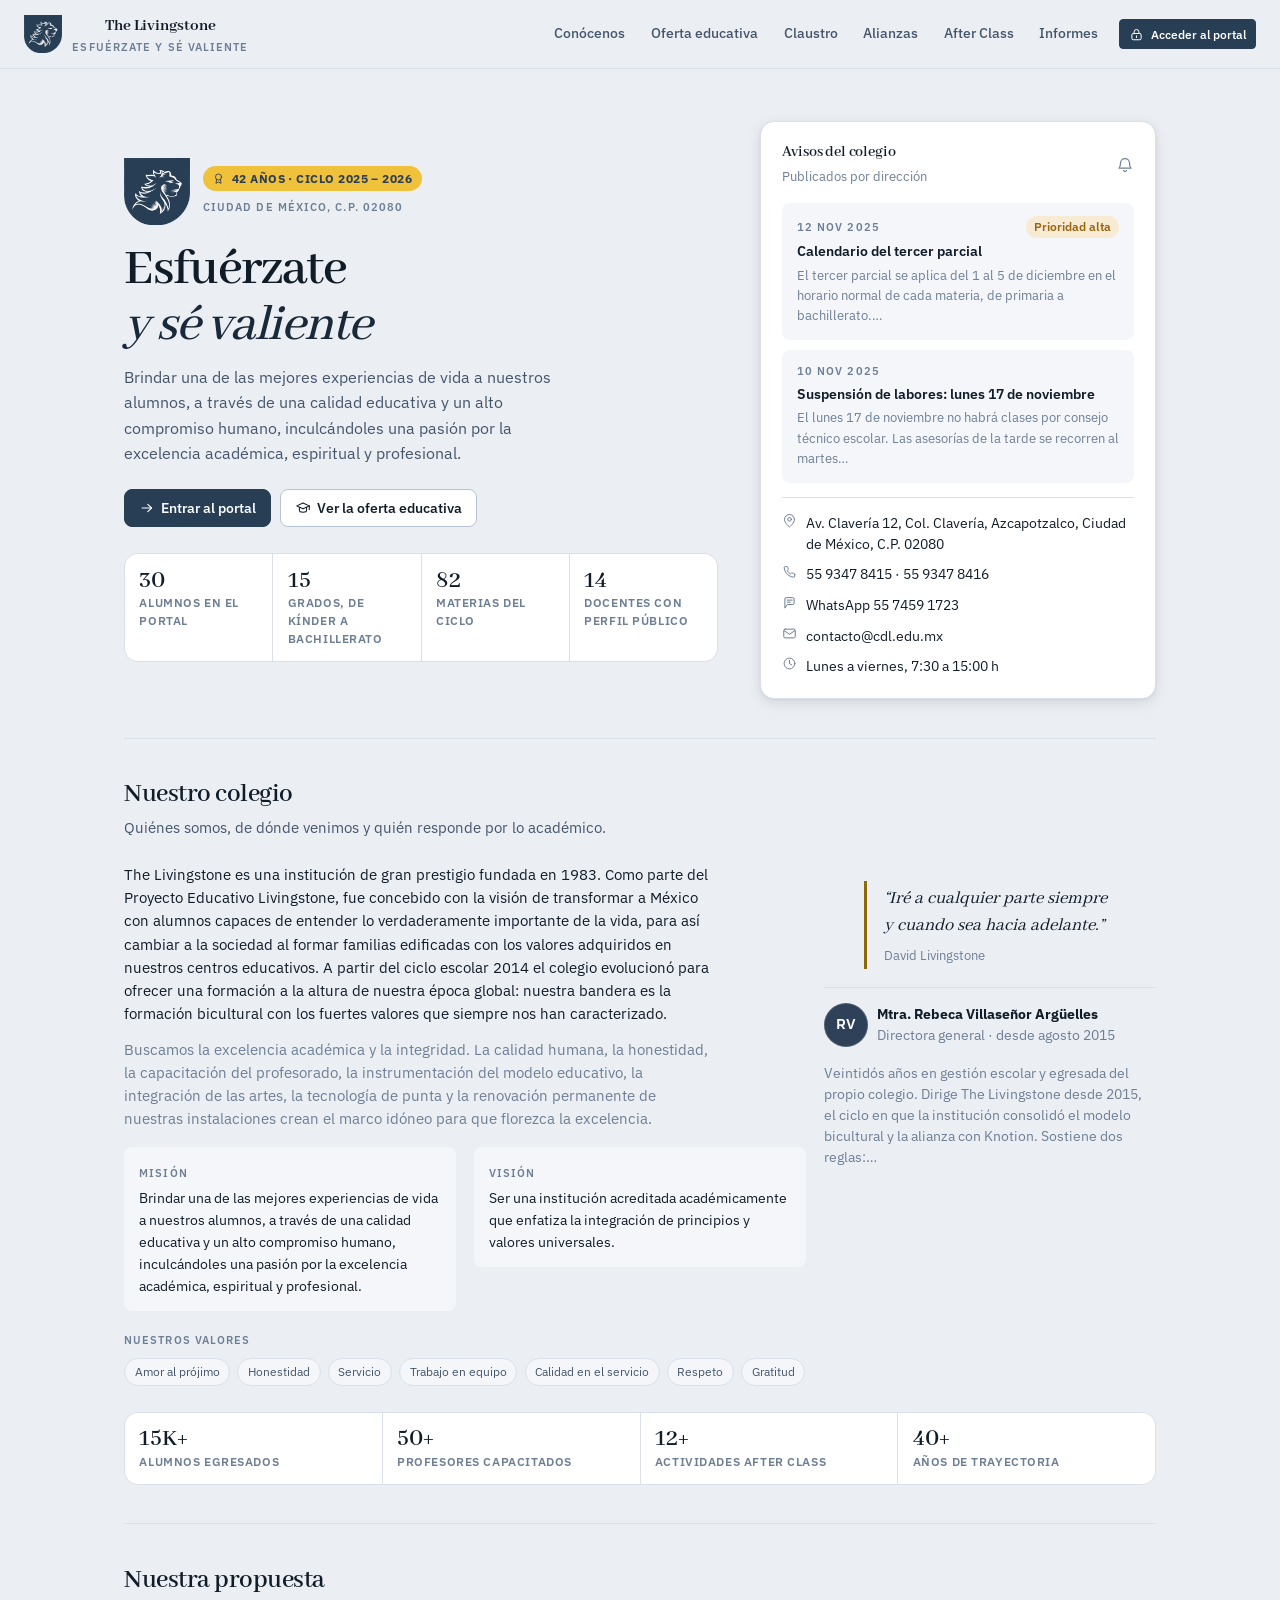
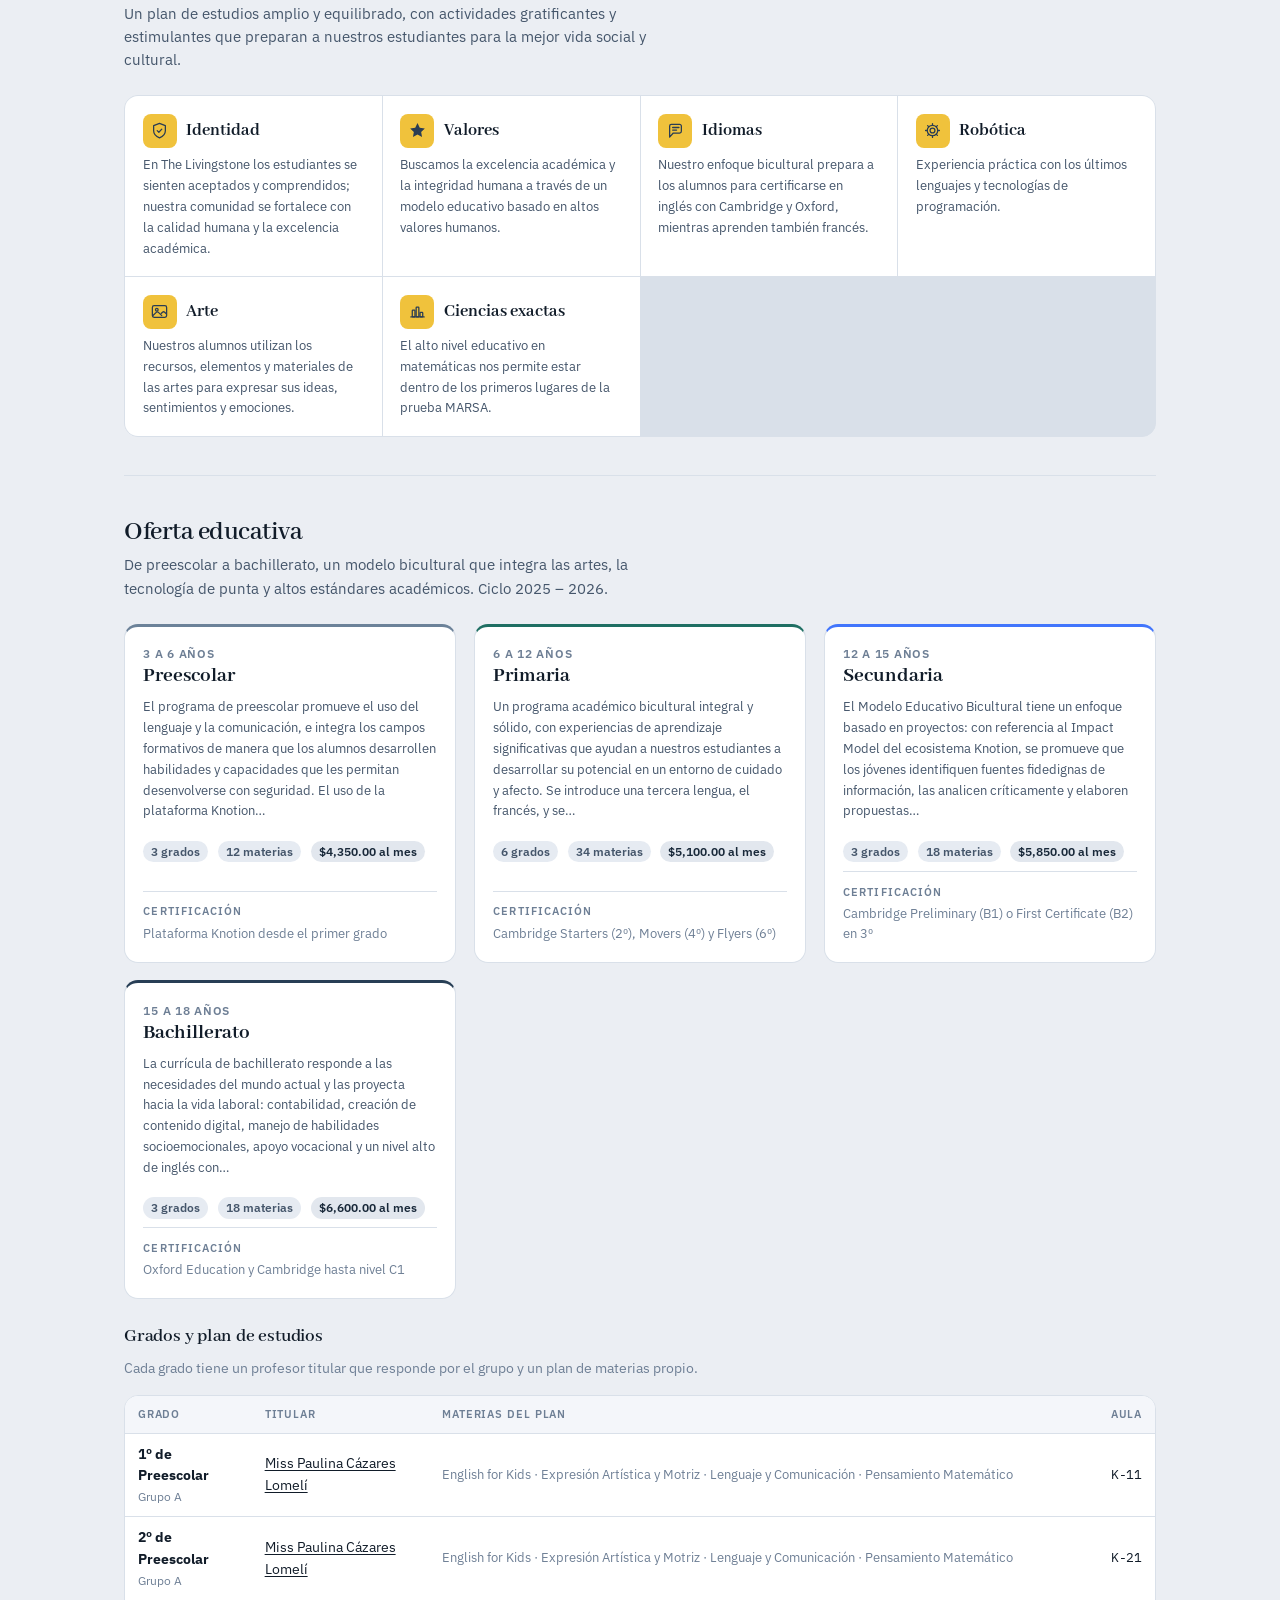
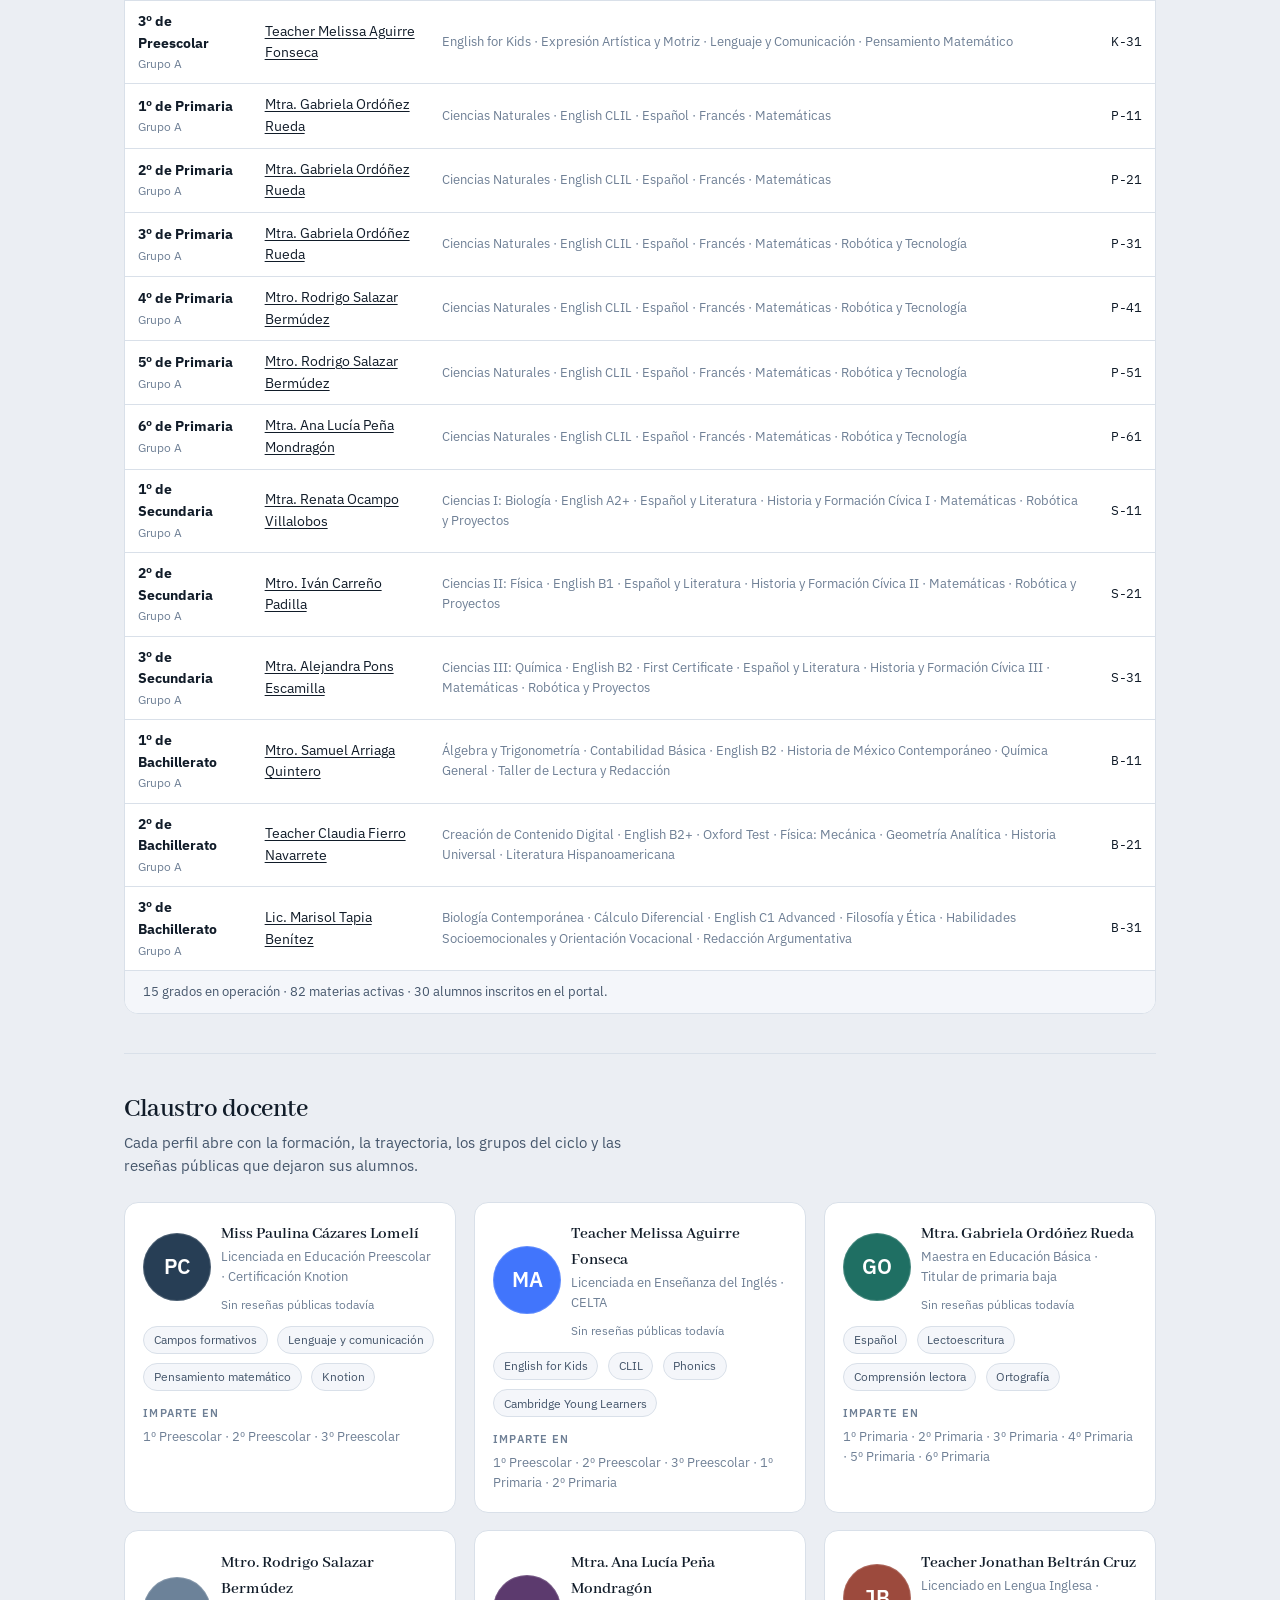
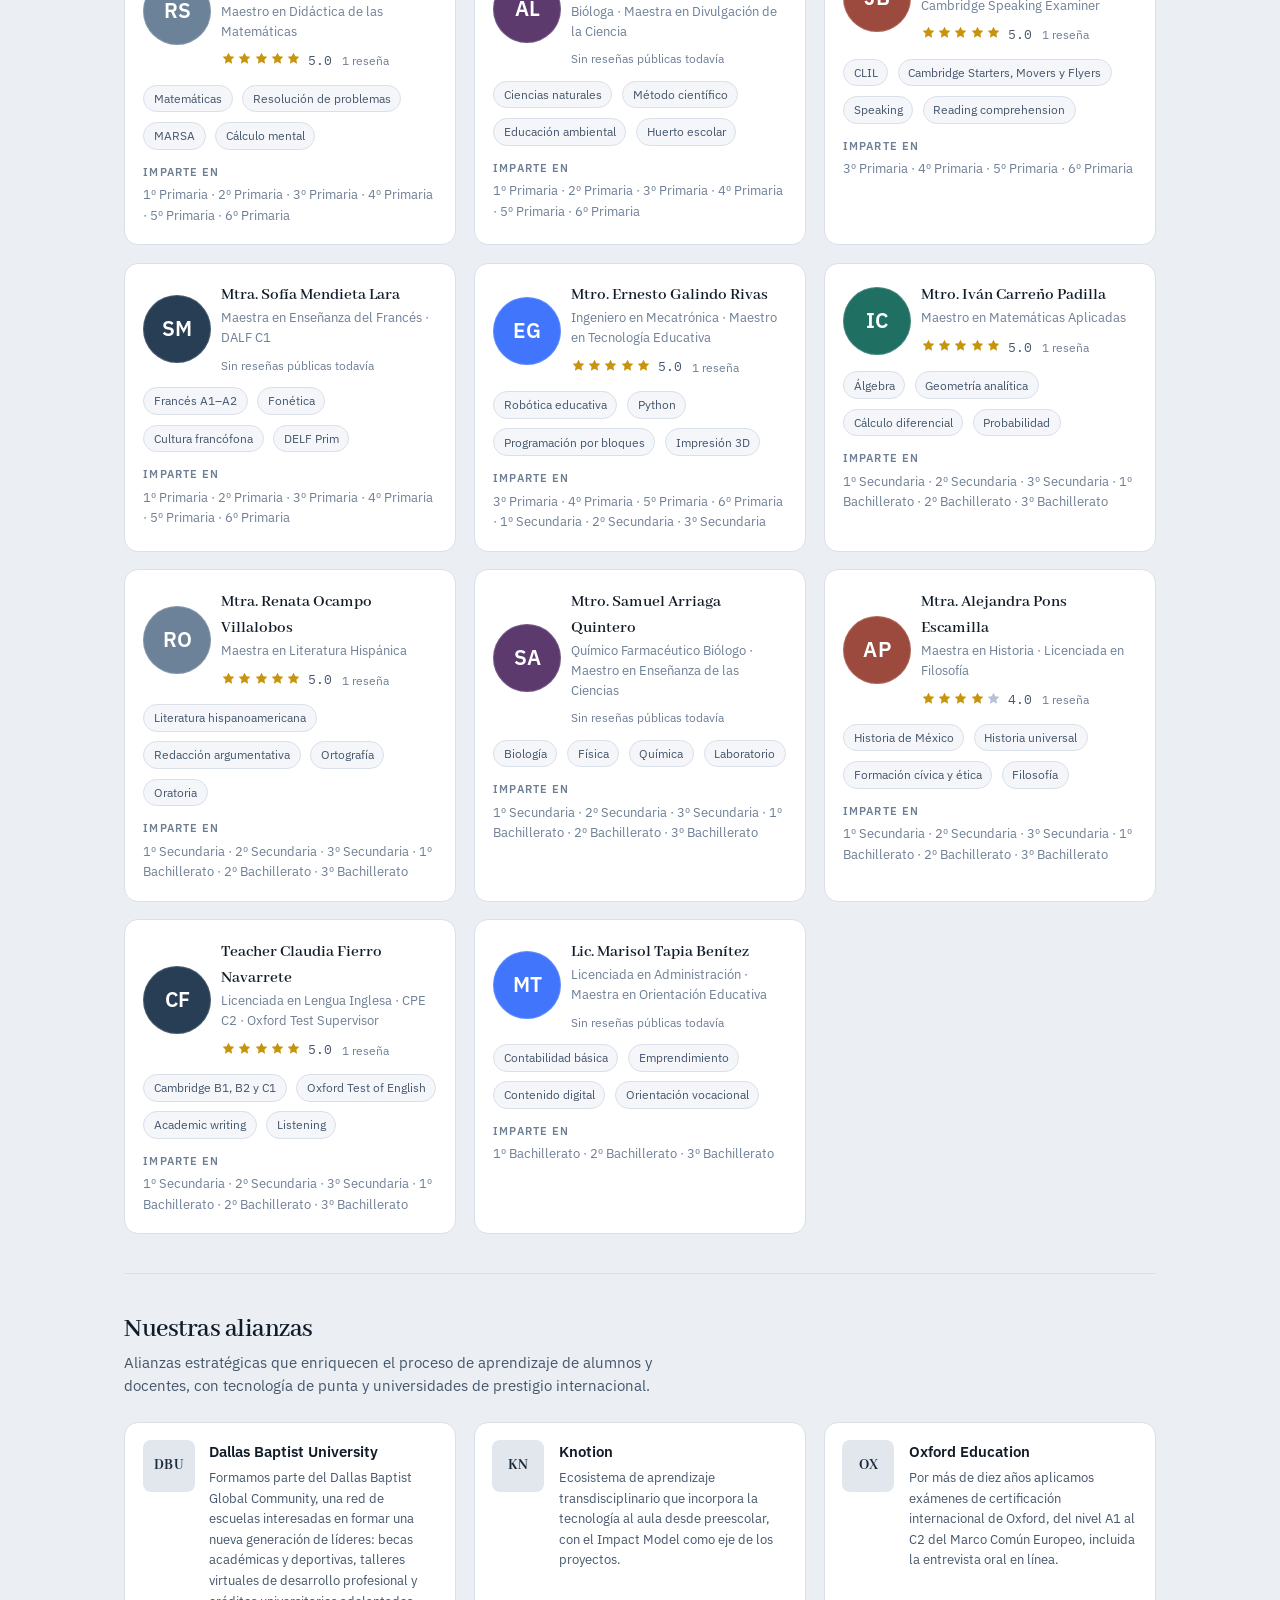
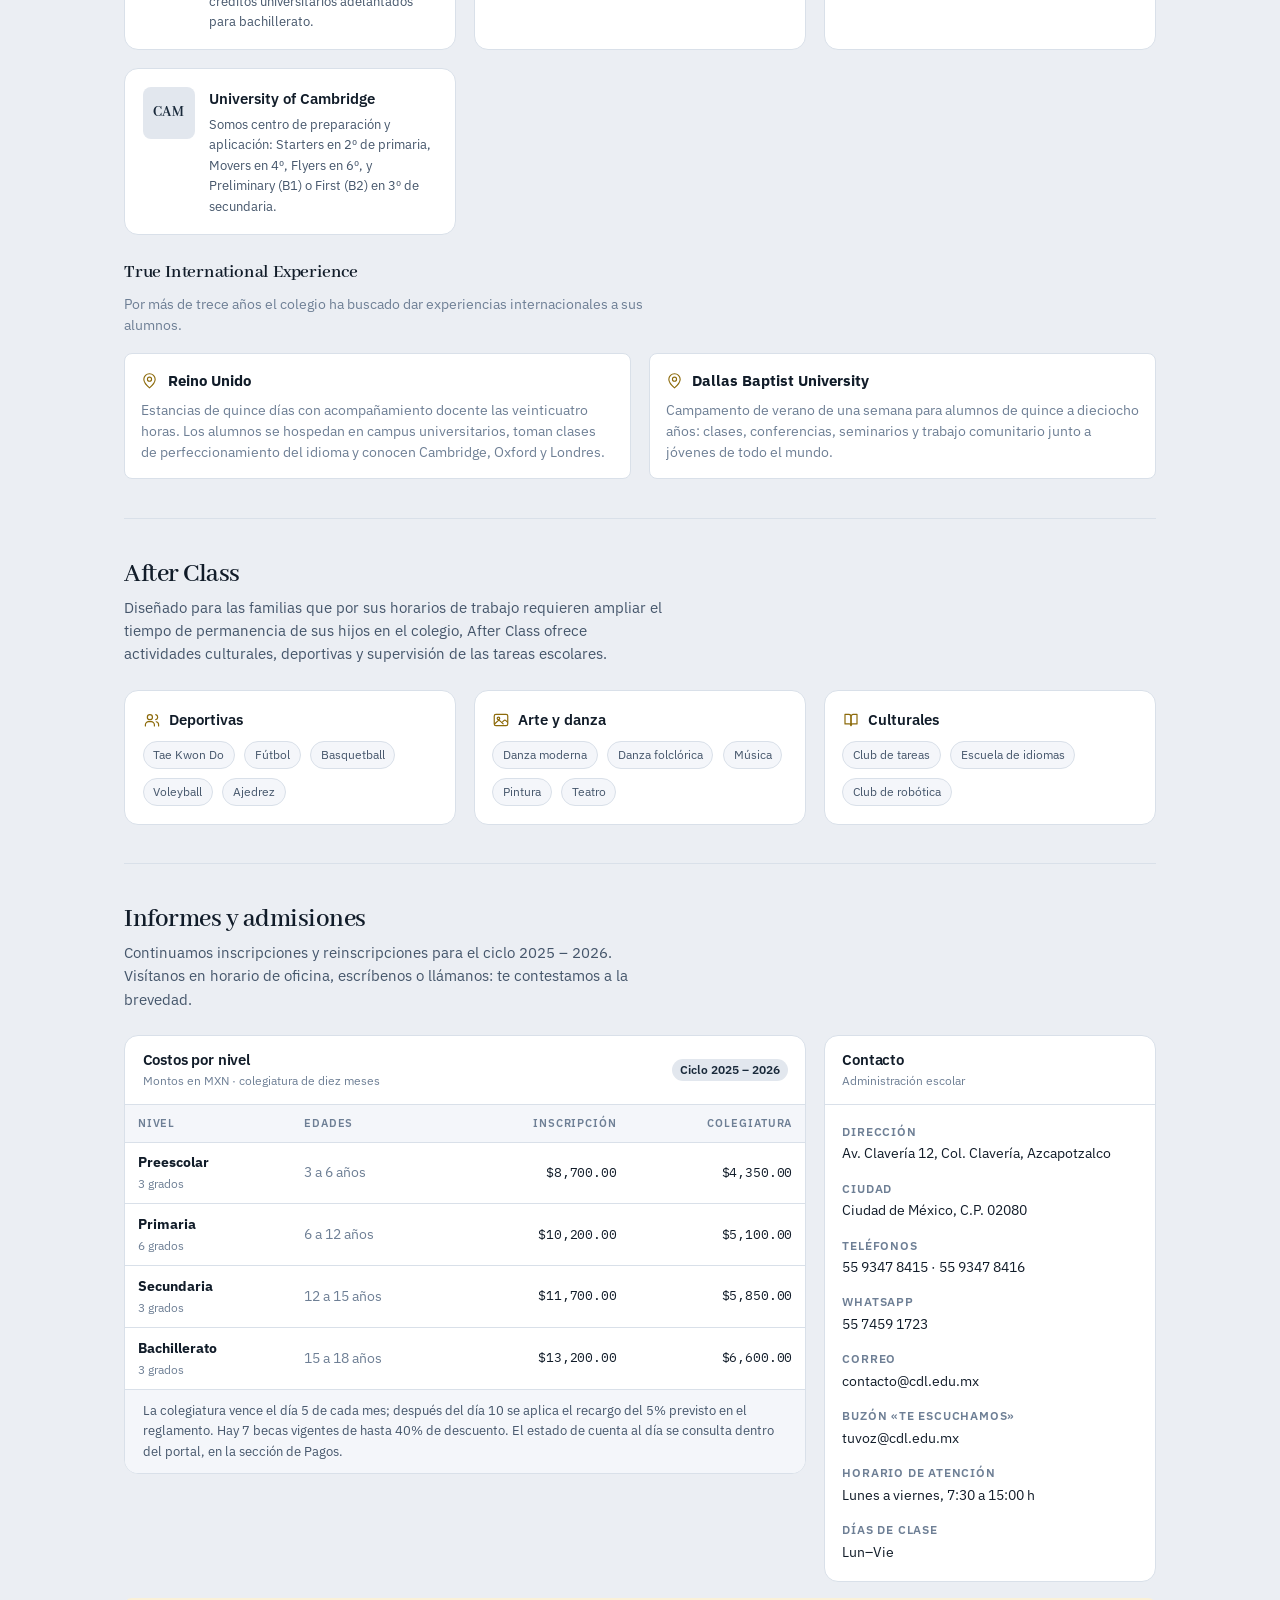
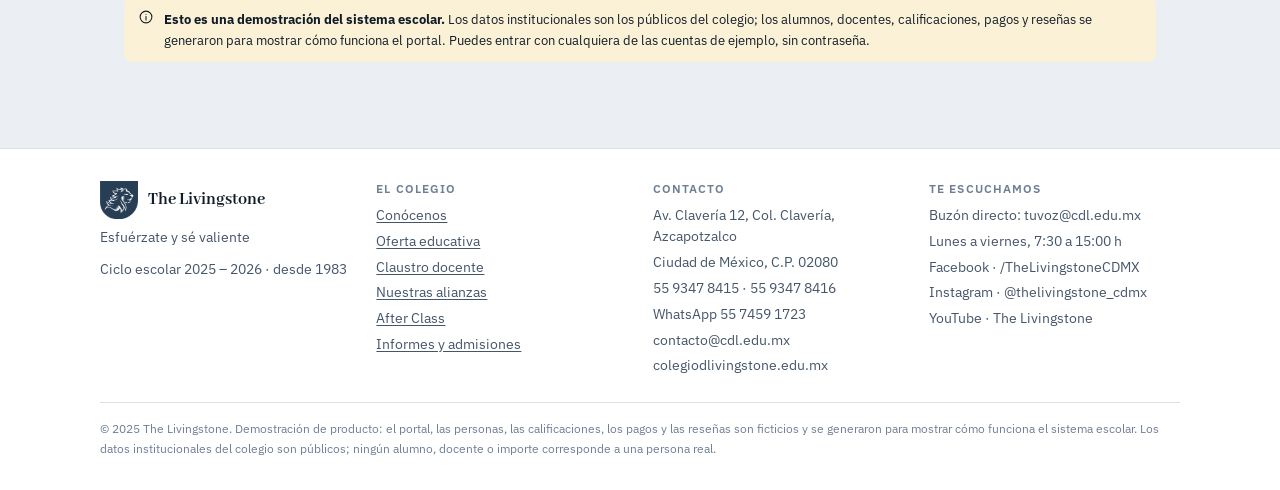
==== commit 292af0e7: "Cambia el acento a dorado y aligera el sitio en teléfono El azul de acento competía con el marino de" ====
--- a/index.html
+++ b/index.html
@@ -32,12 +32,17 @@
   --marca-contraste:#FFFFFF;
   --marca-suave:    #E2E7EE;
 
-  --acento:         #0B4BE0;
-  --acento-suave:   #E3EBFF;
+  /* Amarillo del colegio, llevado a un dorado cálido: el limón puro no se
+     lee sobre blanco. Va de relleno con el marino del escudo encima, como en
+     su sitio; para trazos y letra chica va el oro oscuro. */
+  --acento:         #8C6A0A;
+  --acento-vivo:    #F0C23C;
+  --acento-ink:     #2B3D53;
+  --acento-suave:   #FBF1D7;
 
   /* El ámbar de las estrellas no es de la marca: es el único color que lee
      igual de rápido en una valoración, y por eso vive en su propio token. */
-  --estrella:       #C98A08;
+  --estrella:       #C8940C;
 
   --ok:             #1F6F63;
   --ok-suave:       #DCEEEA;
@@ -92,9 +97,11 @@
     --marca-contraste:#0B131C;
     --marca-suave:  #1C2E42;
 
-    --acento:       #86A9FF;
-    --acento-suave: #1B2C4D;
-    --estrella:     #E9B44C;
+    --acento:       #EFC85C;
+    --acento-vivo:  #F0C23C;
+    --acento-ink:   #1E1A08;
+    --acento-suave: #3A3112;
+    --estrella:     #EFC85C;
 
     --ok:           #5FC7A5;
     --ok-suave:     #123329;
@@ -137,9 +144,11 @@
   --marca-contraste:#0B131C;
   --marca-suave:  #1C2E42;
 
-  --acento:       #86A9FF;
-  --acento-suave: #1B2C4D;
-  --estrella:     #E9B44C;
+  --acento:       #EFC85C;
+  --acento-vivo:  #F0C23C;
+  --acento-ink:   #1E1A08;
+  --acento-suave: #3A3112;
+  --estrella:     #EFC85C;
 
   --ok:           #5FC7A5;
   --ok-suave:     #123329;
@@ -205,6 +214,12 @@
 
 /* ---------- 5. Utilidades ------------------------------------------------- */
 .oculto { display: none !important; }
+/* Pares para dar la versión corta de un dato en pantallas angostas. */
+.solo-angosto { display: none; }
+@media (max-width: 760px) {
+  .solo-ancho { display: none; }
+  .solo-angosto { display: inline; }
+}
 .txt-c { text-align: center; }
 .txt-d { text-align: right; }
 .mt-0{margin-top:0}.mt-1{margin-top:.5rem}.mt-2{margin-top:1rem}.mt-3{margin-top:1.6rem}
@@ -254,9 +269,9 @@
   display: inline-flex; align-items: center; gap: .4rem;
   padding: .22rem .6rem;
   border-radius: var(--r-full);
-  background: var(--acento-suave);
-  color: var(--acento);
-  font-size: .72rem; font-weight: 600; letter-spacing: .04em; text-transform: uppercase;
+  background: var(--acento-vivo);
+  color: var(--acento-ink);
+  font-size: .72rem; font-weight: 700; letter-spacing: .04em; text-transform: uppercase;
 }
 
 /* ---------- 7. Cascarón de la app ---------------------------------------- */
@@ -774,7 +789,7 @@
 }
 .hero-sub { font-size: 1.03rem; color: var(--tinta-2); max-width: 46ch; margin: 0 0 1.4rem; }
 .hero-datos {
-  display: grid; grid-template-columns: repeat(auto-fit, minmax(112px, 1fr));
+  display: grid; grid-template-columns: repeat(4, minmax(0, 1fr));
   gap: 1px; background: var(--linea);
   border: 1px solid var(--linea); border-radius: var(--r-lg); overflow: hidden;
 }
@@ -853,7 +868,7 @@
 .cuenta .det { font-size: .77rem; color: var(--tinta-3); }
 .aviso-demo {
   display: flex; align-items: flex-start; gap: .6rem;
-  background: var(--acento-suave); color: var(--acento);
+  background: var(--acento-suave); color: var(--tinta);
   border-radius: var(--r-md); padding: .7rem .9rem; font-size: .84rem;
 }
 .aviso-demo strong { color: inherit; }
@@ -948,7 +963,12 @@
 
 .pilares { display: grid; grid-template-columns: repeat(auto-fit, minmax(230px, 1fr)); gap: 1px; background: var(--linea); border: 1px solid var(--linea); border-radius: var(--r-lg); overflow: hidden; }
 .pilar { background: var(--superficie); padding: 1.1rem; display: flex; flex-direction: column; gap: .4rem; }
-.pilar .ico { color: var(--acento); display: flex; }
+.pilar .cab { display: flex; align-items: center; gap: .6rem; }
+.pilar .ico {
+  flex: none; width: 34px; height: 34px; border-radius: var(--r-md);
+  display: inline-flex; align-items: center; justify-content: center;
+  background: var(--acento-vivo); color: var(--acento-ink);
+}
 .pilar .t { font-family: var(--f-display); font-size: 1.12rem; font-weight: 700; }
 .pilar p { font-size: .84rem; color: var(--tinta-2); margin: 0; }
 
@@ -990,6 +1010,43 @@
     background-color: rgba(255, 255, 255, .10);
     border-radius: 5px;
   }
+}
+
+/* ============================================================================
+   27. Teléfono: el sitio se aprieta para que quepa sin sentirse cargado
+   ========================================================================== */
+@media (max-width: 760px) {
+  .sitio-cuerpo { padding: 0 1.1rem 2rem; }
+
+  .hero { padding: 1.8rem 0 1.2rem; gap: 1.4rem; }
+  .hero-sello { gap: .7rem; margin-bottom: .8rem; }
+  .hero-sub { font-size: .96rem; margin-bottom: 1.1rem; }
+  .hero-tarjeta { padding: 1rem; }
+
+  /* Cuatro datos nunca dejan un hueco: se acomodan dos y dos. */
+  .hero-datos { grid-template-columns: repeat(2, minmax(0, 1fr)); }
+  .hero-datos > div { padding: .7rem .8rem; }
+  .hero-datos .v { font-size: 1.32rem; }
+
+  .bloque { padding: 1.7rem 0; }
+  .bloque-tit { font-size: 1.42rem; }
+  .bloque .intro { font-size: .92rem; margin-bottom: 1.1rem; }
+
+  .niveles, .alianzas, .after, .claustro { gap: .8rem; }
+  .nivel-item, .claustro-item, .after-grupo, .pilar { padding: .95rem; }
+  .nivel-item .nom { font-size: 1.18rem; }
+  .alianza { padding: .95rem; gap: .7rem; }
+  .alianza .sigla { width: 44px; height: 44px; font-size: .84rem; }
+
+  /* La tabla de grados se lee mejor de un renglón por grado, aunque haya que
+     deslizarla de lado, que con cada nombre partido en cuatro. */
+  .tabla-grados th, .tabla-grados td { white-space: nowrap; }
+
+  /* En el claustro, las especialidades caben en el perfil: aquí estorban. */
+  .claustro-item .chip { display: none; }
+
+  .sitio-pie { padding: 1.6rem 1.1rem; }
+  .sitio-pie .interior { gap: 1.1rem; }
 }
 </style>
 </head>
@@ -5833,8 +5890,10 @@
           ${(e.pilares || []).map(function (p) {
             return `
             <article class="pilar">
-              <span class="ico">${U.icono(p.icono, 22)}</span>
-              <div class="t">${U.esc(p.titulo)}</div>
+              <div class="cab">
+                <span class="ico">${U.icono(p.icono, 19)}</span>
+                <div class="t">${U.esc(p.titulo)}</div>
+              </div>
               <p>${U.esc(p.texto)}</p>
             </article>`;
           }).join('')}
@@ -5886,7 +5945,7 @@
         <div class="panel">
           <div class="panel-cuerpo sin-relleno">
             <div class="tabla-envoltura">
-              <table class="tabla">
+              <table class="tabla tabla-grados">
                 <thead>
                   <tr>
                     <th>Grado</th><th>Titular</th><th>Materias del plan</th>
@@ -5908,7 +5967,8 @@
                           U.attr({ 'data-args': { id: tutor.id } }) + '>' + U.esc(tutor.nombre) + '</button>'
                         : '<span class="silencio">Por asignar</span>'}</td>
                       <td class="silencio" style="font-size:.82rem">
-                        ${mats.map(function (m) { return U.esc(m.nombre); }).join(' · ')}
+                        <span class="solo-ancho">${mats.map(function (m) { return U.esc(m.nombre); }).join(' · ')}</span>
+                        <span class="solo-angosto">${plural(mats.length, 'materia', 'materias')}</span>
                       </td>
                       <td class="num mono">${U.esc(g.aula)}</td>
                     </tr>`;
@@ -6613,6 +6673,14 @@
 
   function esCorreo(v) { return /^[^\s@]+@[^\s@]+\.[^\s@]{2,}$/.test(String(v || '')); }
 
+  /* «Aula B-11», pero «Laboratorio 1» y «Aula de idiomas 2» tal cual: el
+     nombre del espacio ya dice qué es. */
+  function espacio(aula) {
+    var t = String(aula || '').trim();
+    if (!t) return 'Por asignar';
+    return /^(aula|lab|salón|salon|taller|centro)/i.test(t) ? t : 'Aula ' + t;
+  }
+
   function horarioLegible(m) {
     if (!m || !m.horario || !m.horario.length) return 'Horario por confirmar';
     return m.horario.map(function (b) {
@@ -7025,7 +7093,7 @@
       '<div class="silencio" style="font-size:.79rem">' +
       U.icono('reloj', 13) + ' ' + U.esc(horarioLegible(m)) + '</div>' +
       '<div class="silencio" style="font-size:.79rem">' +
-      U.icono('pin', 13) + ' Aula ' + U.esc(m.aula) + '</div>' +
+      U.icono('pin', 13) + ' ' + U.esc(espacio(m.aula)) + '</div>' +
       '<div class="separador" style="margin:.4rem 0"></div>' +
       '<div class="entre gap-1">' +
       '<span class="etiqueta">Promedio</span>' +
@@ -7103,7 +7171,7 @@
           '<p class="silencio mt-1" style="font-size:.88rem;max-width:62ch">' + U.esc(m.descripcion) + '</p>' +
           '<div class="fila envuelve gap-1 mt-1">' +
           '<span class="chip">' + U.icono('reloj', 13) + ' ' + U.esc(horarioLegible(m)) + '</span>' +
-          '<span class="chip">' + U.icono('pin', 13) + ' Aula ' + U.esc(m.aula) + '</span>' +
+          '<span class="chip">' + U.icono('pin', 13) + ' ' + U.esc(espacio(m.aula)) + '</span>' +
           '<span class="chip">' + U.icono('birrete', 13) + ' ' + m.creditos + ' créditos</span>' +
           '</div></div>' +
           '<div class="caja-suave" style="min-width:250px">' +
@@ -8486,6 +8554,13 @@
     return g ? g.corto : 'Sin grado';
   }
 
+  /* El nombre del espacio ya dice qué es cuando empieza por Aula o Laboratorio. */
+  function espacio(aula) {
+    var t = String(aula || '').trim();
+    if (!t) return 'Por asignar';
+    return /^(aula|lab|salón|salon|taller|centro)/i.test(t) ? t : 'Aula ' + t;
+  }
+
   function horarioTexto(m) {
     if (!m.horario || !m.horario.length) return 'Sin horario asignado';
     return m.horario.map(function (b) { return b.dia + ' ' + b.inicio + '–' + b.fin; }).join(' · ');
@@ -8810,7 +8885,7 @@
 
     return U.panel({
       titulo: 'Horario de la materia',
-      sub: 'Aula ' + m.aula + ' · ' + DB.escuela.diasHabiles,
+      sub: espacio(m.aula) + ' · ' + DB.escuela.diasHabiles,
       acciones: '<button type="button" class="btn btn-sm" data-accion="pr:formMateria"' + args({ id: m.id }) +
         '>' + U.icono('lapiz', 15) + ' Editar horario</button>',
       cuerpo: cuerpo + (choques.length
@@ -8848,7 +8923,7 @@
         variante: (Q.promedioGrupo(m.id) || 0) >= 8 ? 'ok' : 'aviso', icono: 'grafica', sub: 'Ponderado por pesos'
       }) + '</div>' +
       '<div class="col-3">' + U.kpi({ etiqueta: 'Evaluaciones', valor: evs.length, sub: 'Suma de pesos ' + sumaPesos(m.id).toFixed(2), icono: 'cheque' }) + '</div>' +
-      '<div class="col-3">' + U.kpi({ etiqueta: 'Créditos', valor: m.creditos, sub: 'Aula ' + esc(m.aula), icono: 'birrete' }) + '</div>' +
+      '<div class="col-3">' + U.kpi({ etiqueta: 'Créditos', valor: m.creditos, sub: esc(espacio(m.aula)), icono: 'birrete' }) + '</div>' +
       '</div>';
 
     return '<div class="contenedor">' +
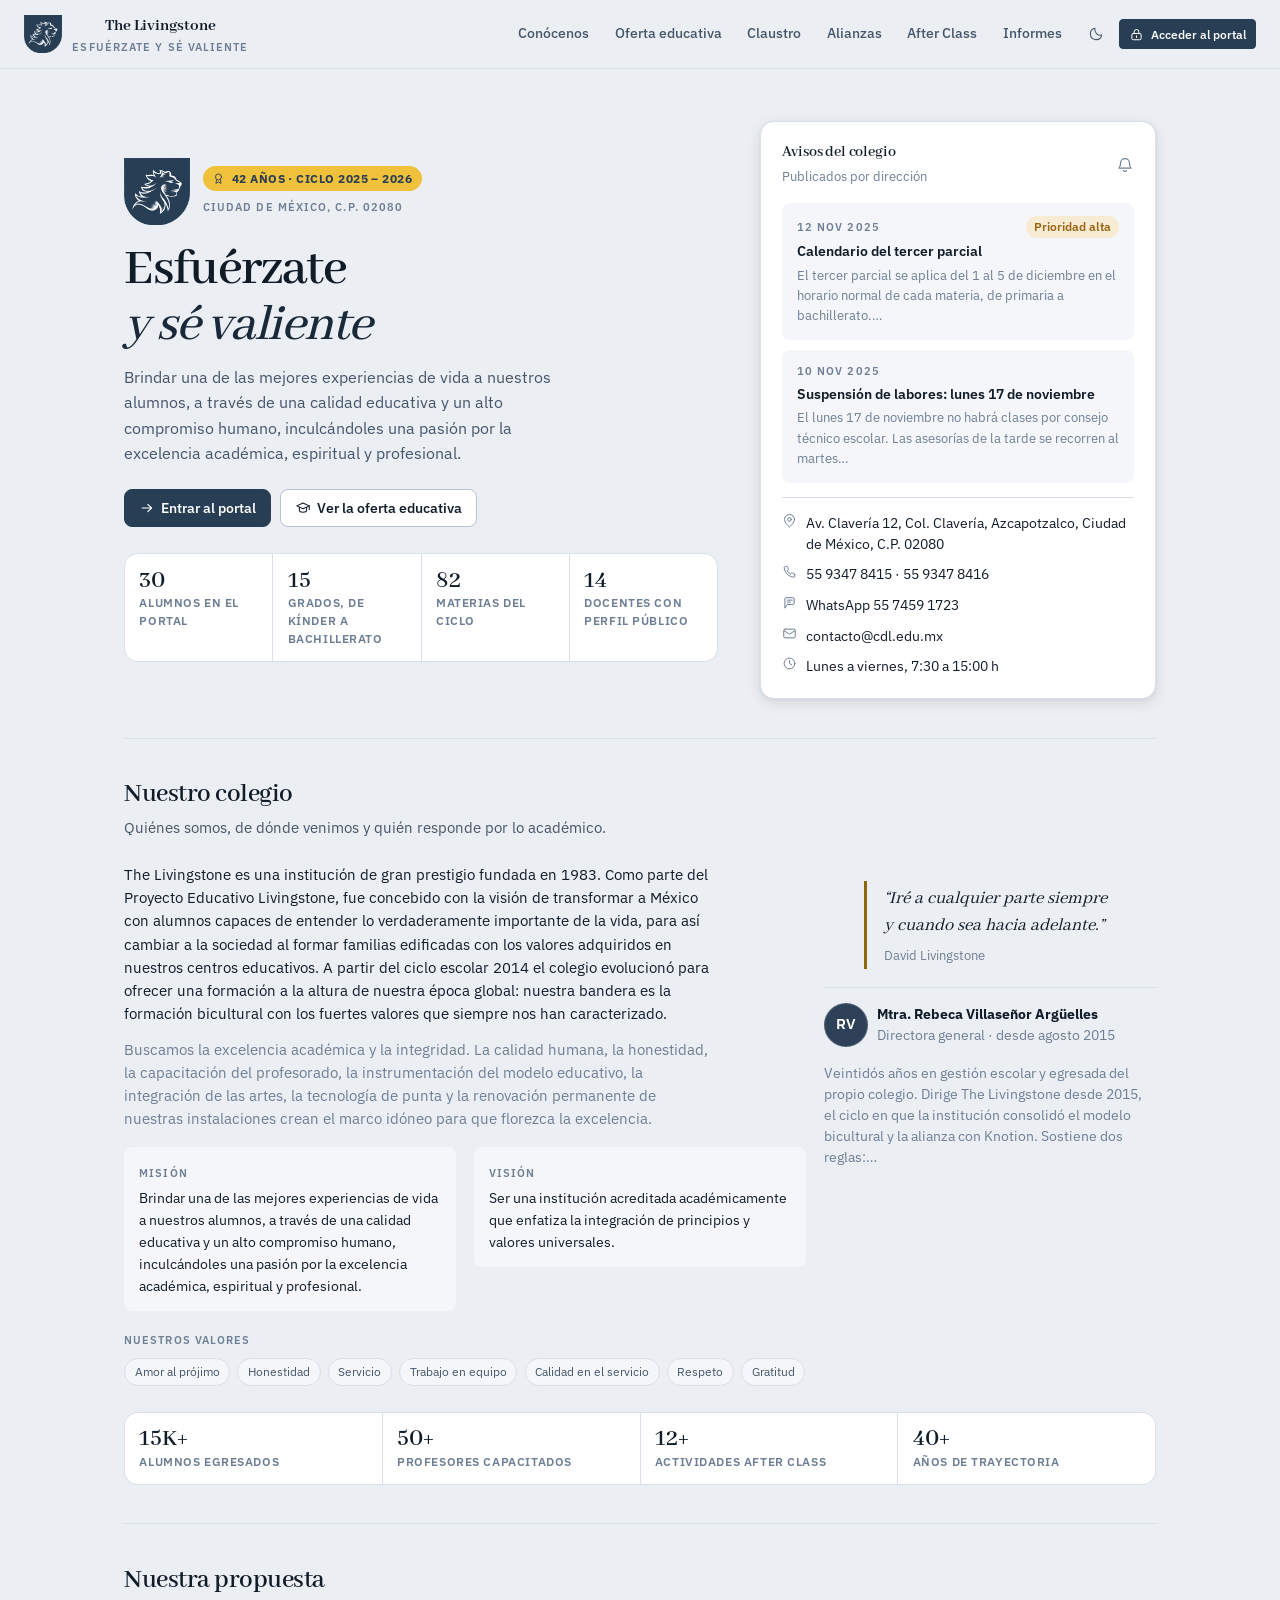
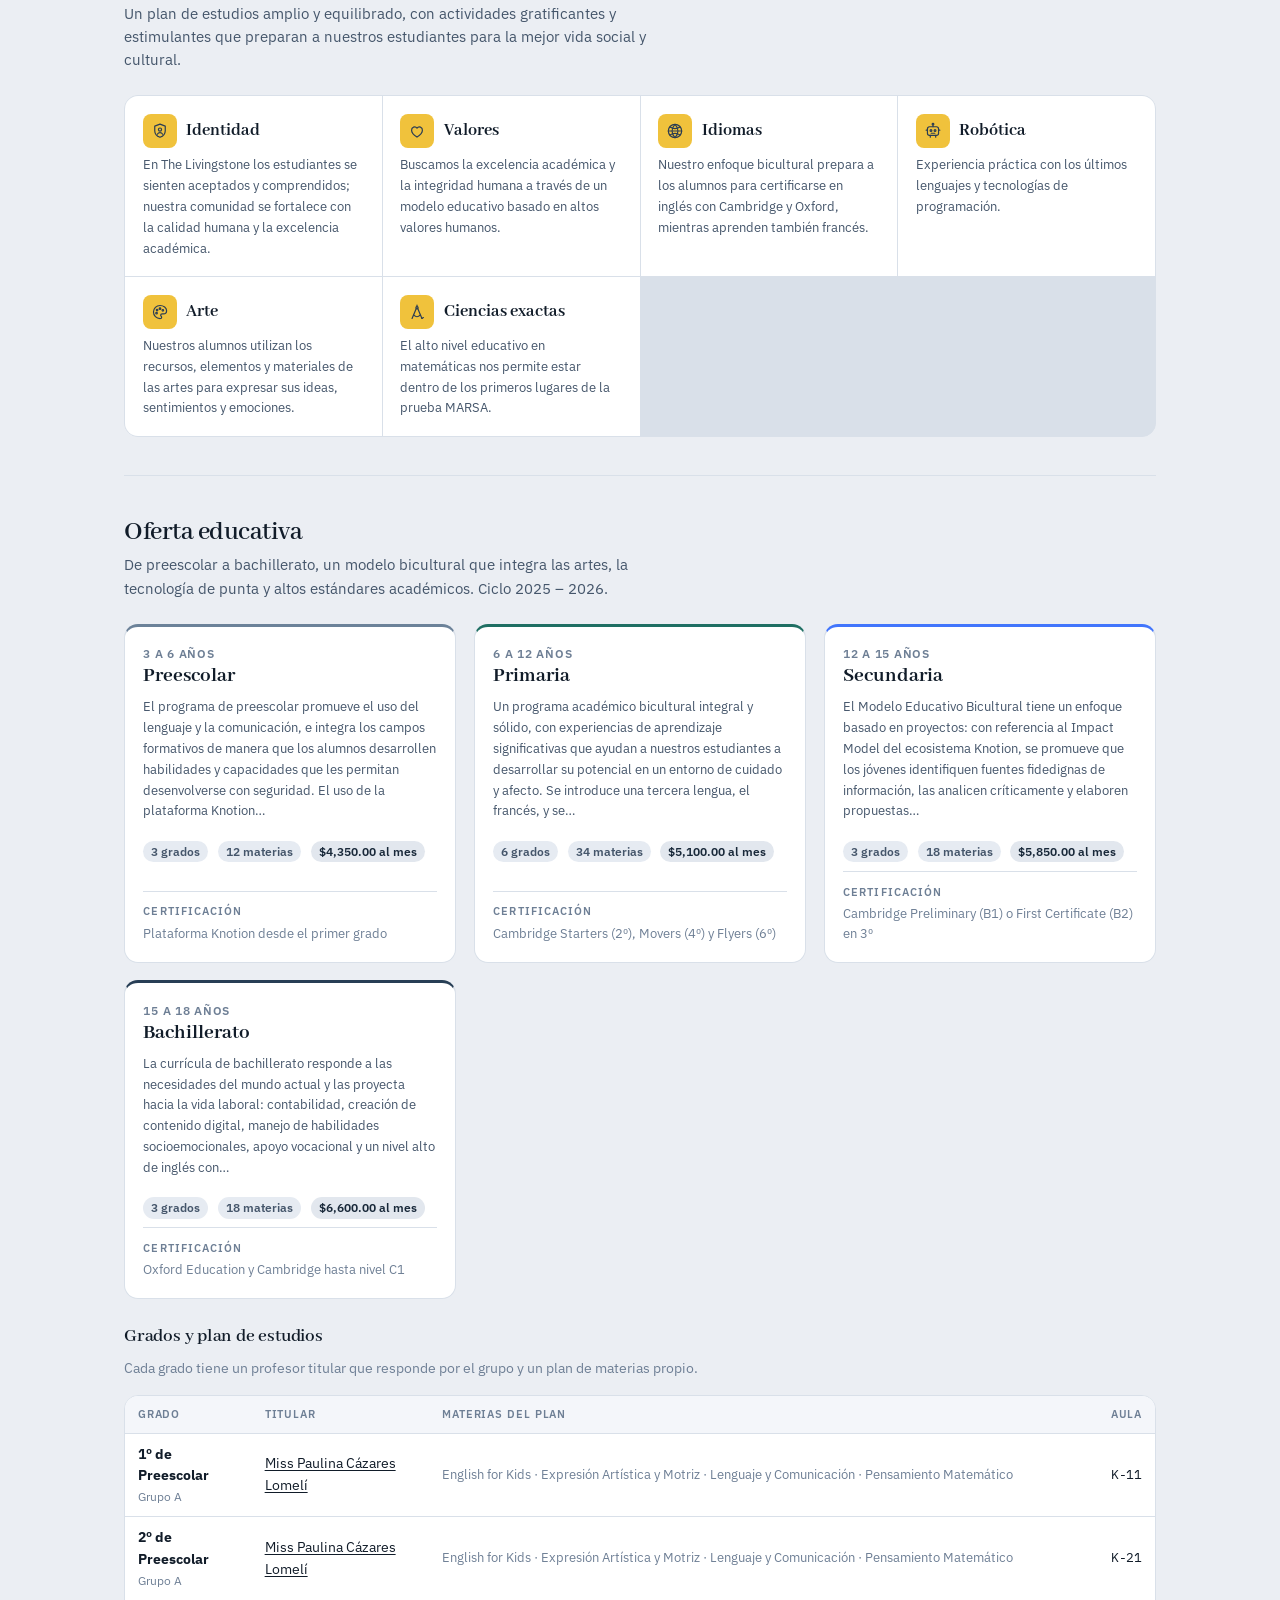
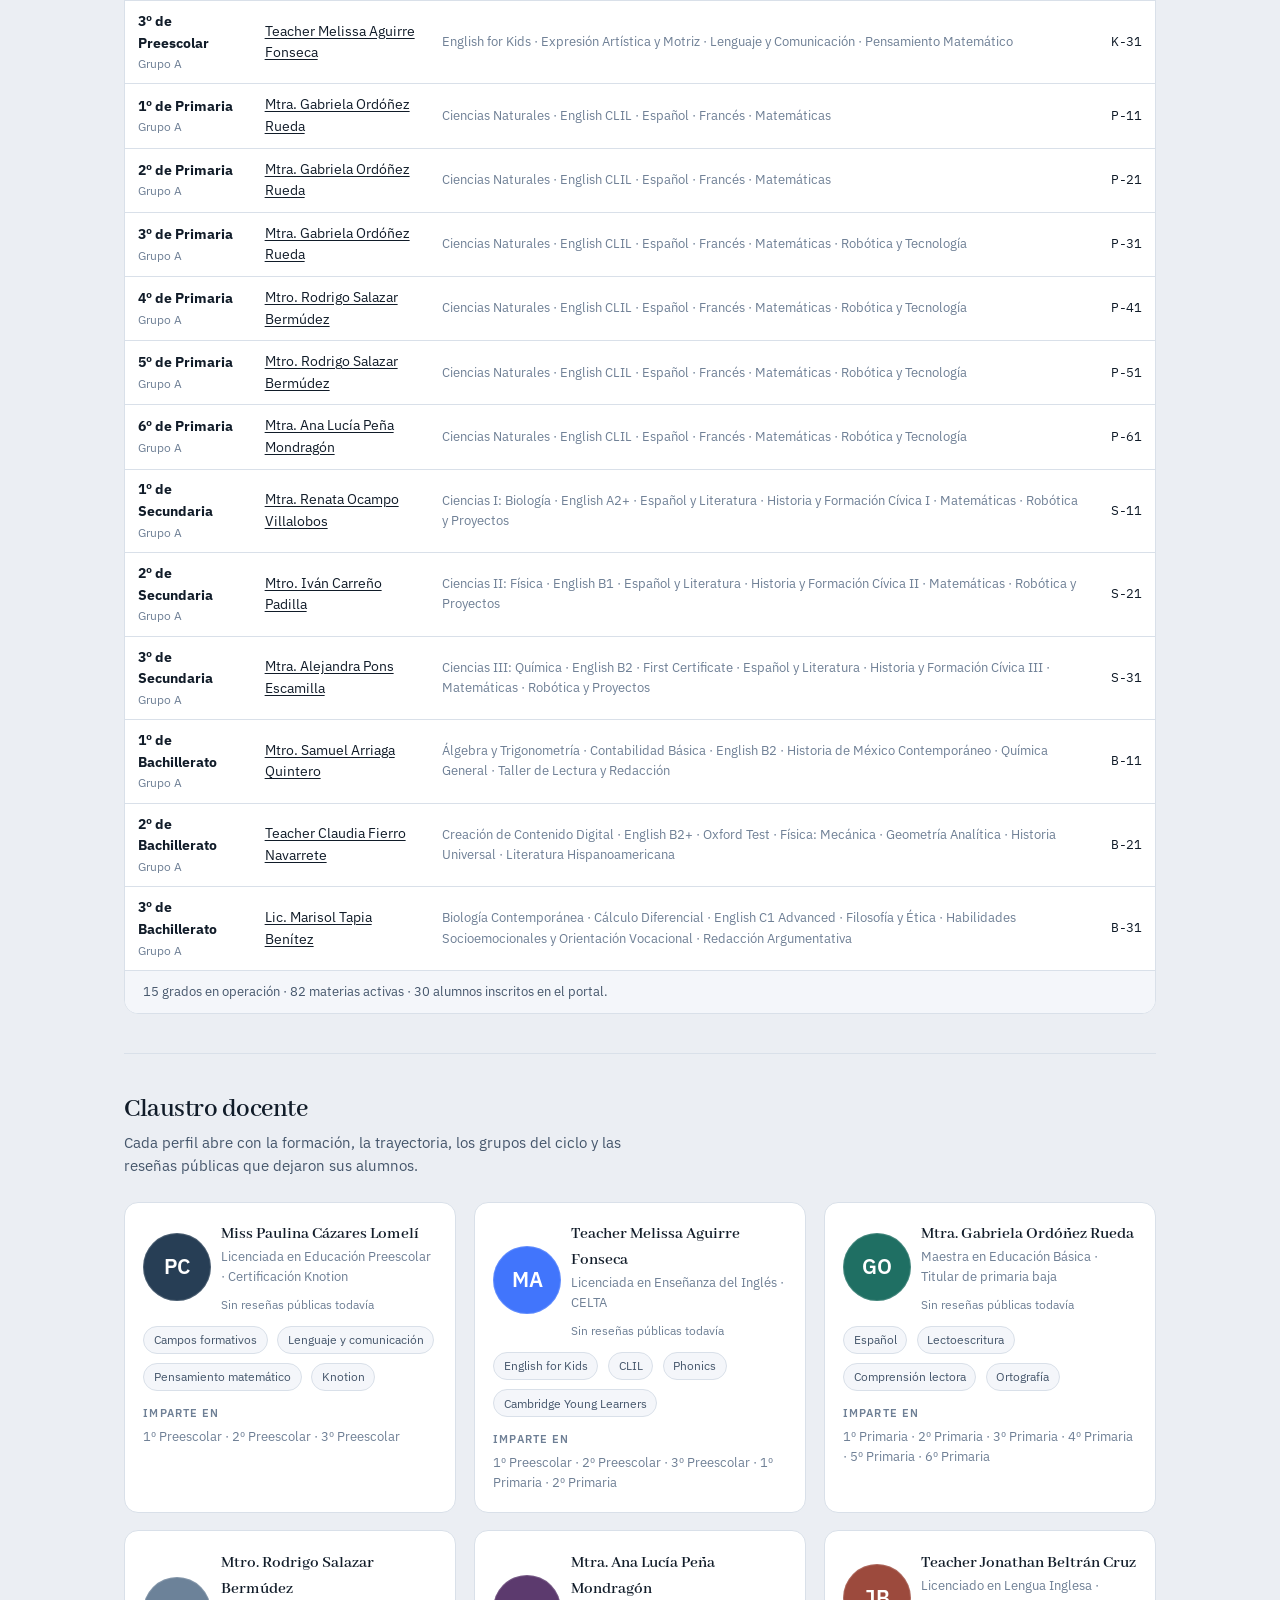
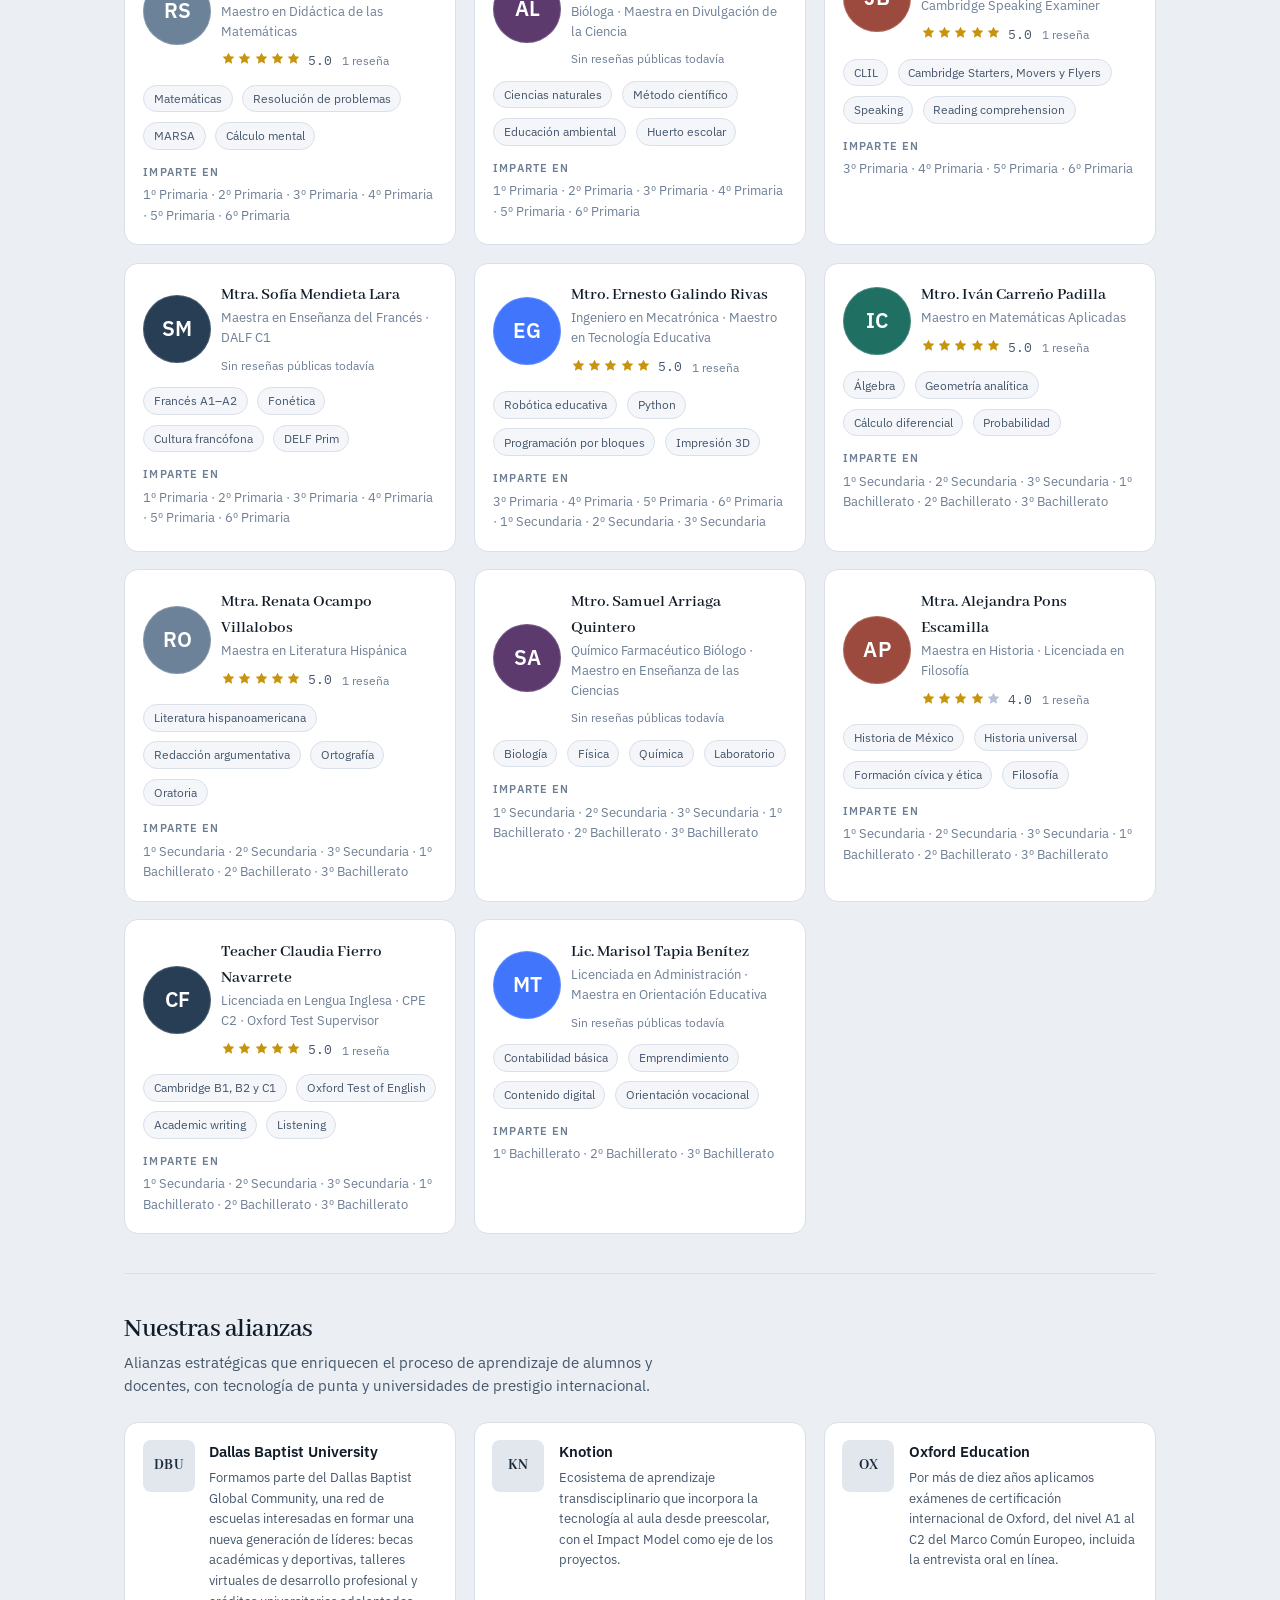
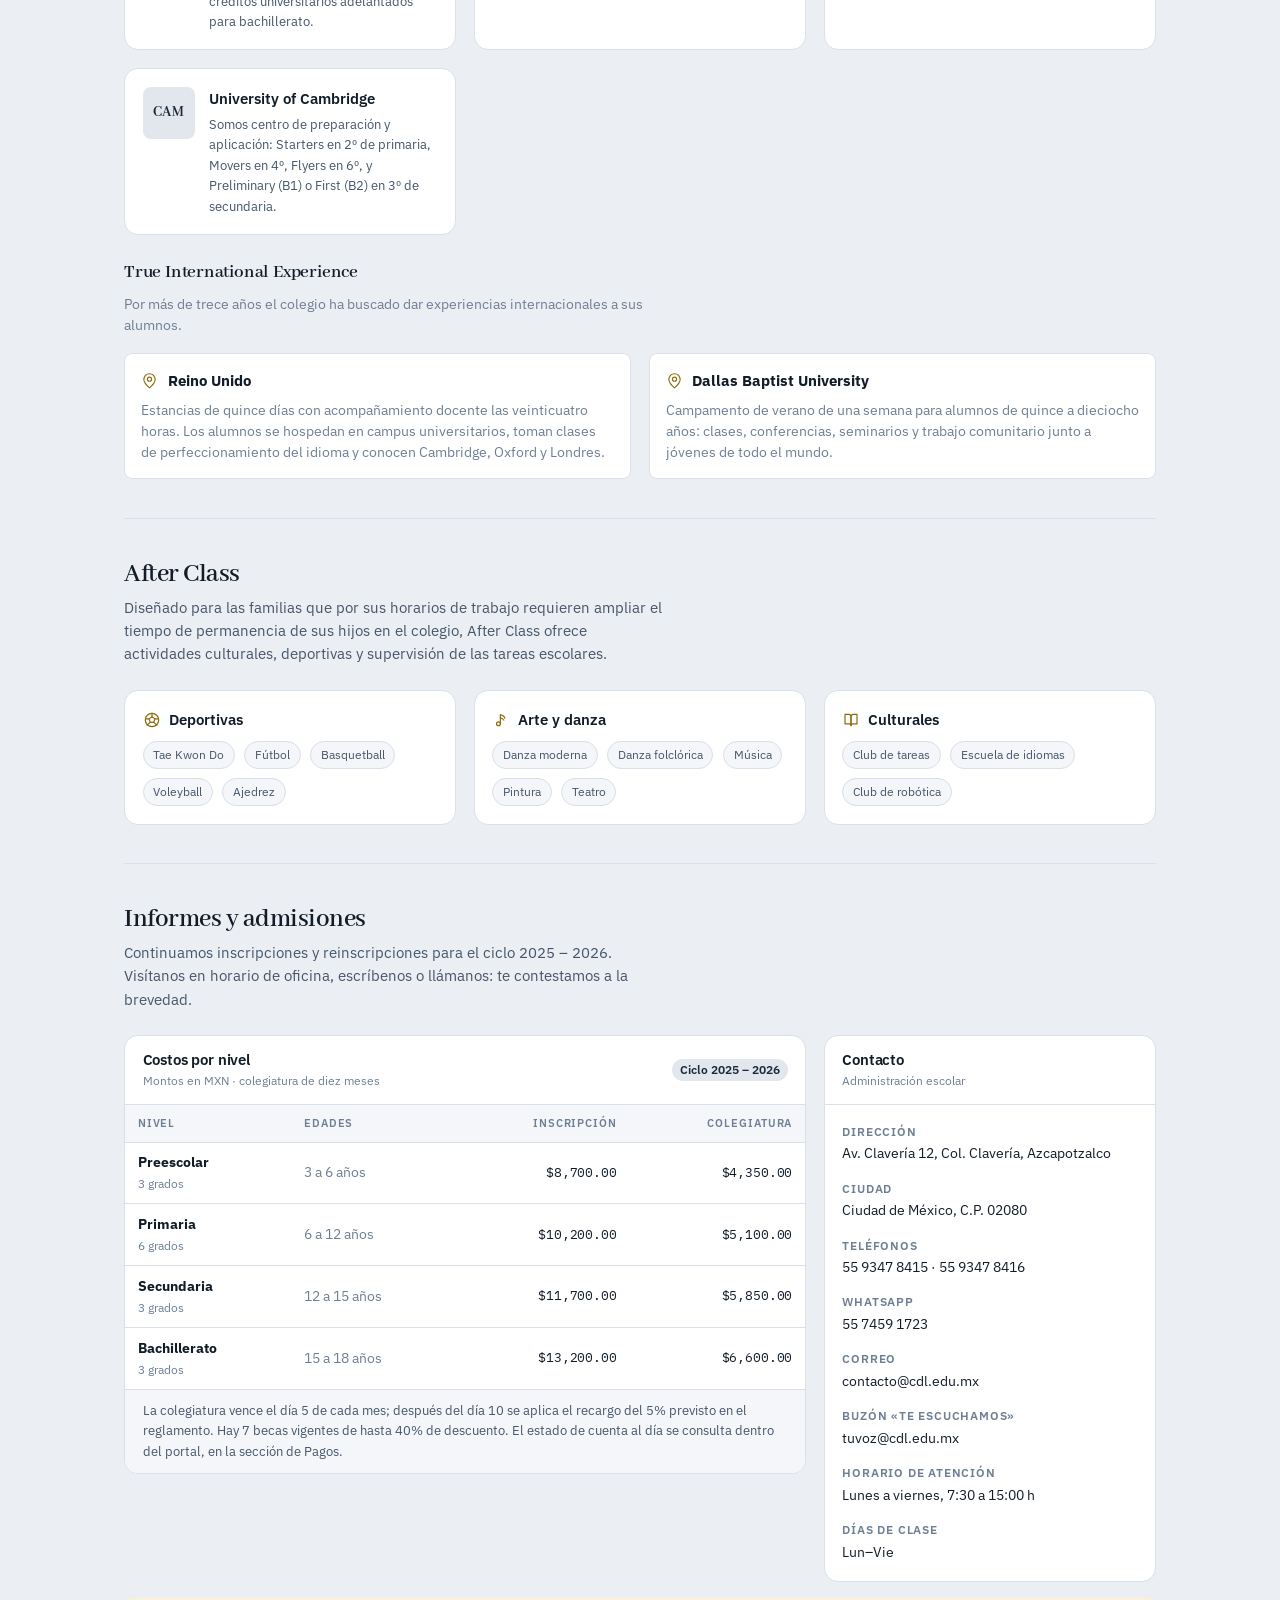
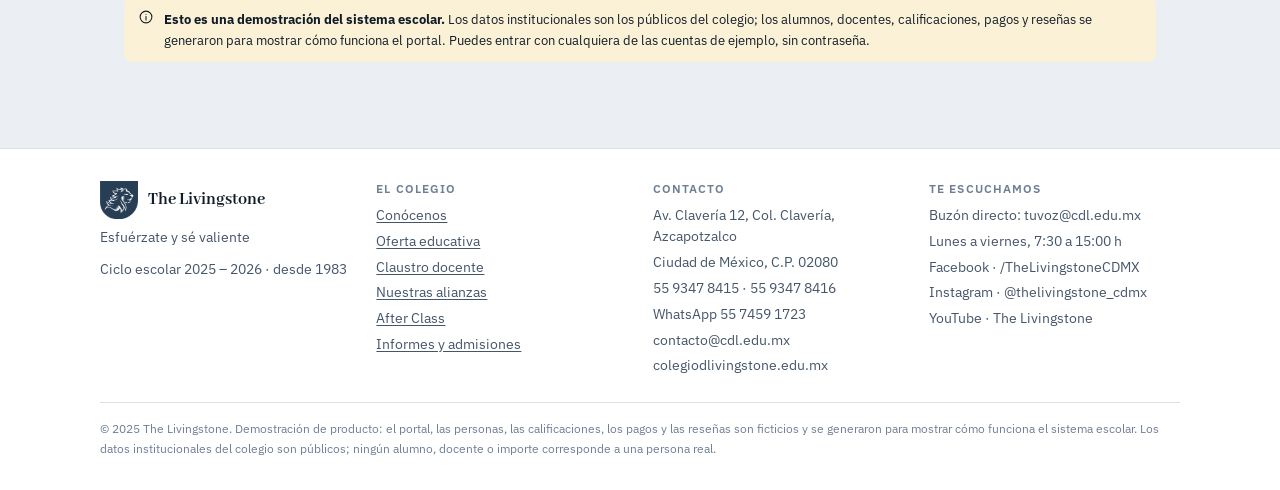
==== commit 90198960: "Dibuja iconos propios y pone el cambio de tema donde se ve Los seis pilares reusaban iconos genérico" ====
--- a/index.html
+++ b/index.html
@@ -1157,21 +1157,21 @@
       { valor: '40+', etiqueta: 'Años de trayectoria' }
     ],
     pilares: [
-      { icono: 'escudo', titulo: 'Identidad',
+      { icono: 'identidad', titulo: 'Identidad',
         texto: 'En The Livingstone los estudiantes se sienten aceptados y comprendidos; nuestra ' +
           'comunidad se fortalece con la calidad humana y la excelencia académica.' },
-      { icono: 'estrella', titulo: 'Valores',
+      { icono: 'valores', titulo: 'Valores',
         texto: 'Buscamos la excelencia académica y la integridad humana a través de un modelo ' +
           'educativo basado en altos valores humanos.' },
-      { icono: 'chat', titulo: 'Idiomas',
+      { icono: 'idiomas', titulo: 'Idiomas',
         texto: 'Nuestro enfoque bicultural prepara a los alumnos para certificarse en inglés con ' +
           'Cambridge y Oxford, mientras aprenden también francés.' },
-      { icono: 'engrane', titulo: 'Robótica',
+      { icono: 'robotica', titulo: 'Robótica',
         texto: 'Experiencia práctica con los últimos lenguajes y tecnologías de programación.' },
-      { icono: 'foto', titulo: 'Arte',
+      { icono: 'arte', titulo: 'Arte',
         texto: 'Nuestros alumnos utilizan los recursos, elementos y materiales de las artes para ' +
           'expresar sus ideas, sentimientos y emociones.' },
-      { icono: 'grafica', titulo: 'Ciencias exactas',
+      { icono: 'ciencias', titulo: 'Ciencias exactas',
         texto: 'El alto nivel educativo en matemáticas nos permite estar dentro de los primeros ' +
           'lugares de la prueba MARSA.' }
     ],
@@ -1191,9 +1191,9 @@
           'Flyers en 6º, y Preliminary (B1) o First (B2) en 3º de secundaria.' }
     ],
     afterclass: [
-      { grupo: 'Deportivas', icono: 'usuarios',
+      { grupo: 'Deportivas', icono: 'balon',
         actividades: ['Tae Kwon Do', 'Fútbol', 'Basquetball', 'Voleyball', 'Ajedrez'] },
-      { grupo: 'Arte y danza', icono: 'foto',
+      { grupo: 'Arte y danza', icono: 'musica',
         actividades: ['Danza moderna', 'Danza folclórica', 'Música', 'Pintura', 'Teatro'] },
       { grupo: 'Culturales', icono: 'libro',
         actividades: ['Club de tareas', 'Escuela de idiomas', 'Club de robótica'] }
@@ -2518,7 +2518,7 @@
   });
 
   return {
-    version: 4,
+    version: 5,
     contador: 100,
     escuela: escuela,
     direccion: direccion,
@@ -2559,7 +2559,7 @@
 /* ---------------------------------------------------------------- Store --- */
 const Store = (function () {
 
-  var CLAVE_DB = 'livingstone.db.v4';
+  var CLAVE_DB = 'livingstone.db.v5';
   var suscriptores = [];
   var COLECCIONES = [
     'niveles', 'grados',
@@ -4577,6 +4577,44 @@
 
   ojo: '<path d="M2.4 12S6 5.4 12 5.4 21.6 12 21.6 12 18 18.6 12 18.6 2.4 12 2.4 12z"/><circle cx="12" cy="12" r="3"/>',
 
+  sol: '<circle cx="12" cy="12" r="4.2"/><path d="M12 2.6v2.2"/><path d="M12 19.2v2.2"/><path d="M4.4 4.4l1.6 1.6"/><path d="M18 18l1.6 1.6"/><path d="M2.6 12h2.2"/><path d="M19.2 12h2.2"/><path d="M4.4 19.6 6 18"/><path d="M18 6l1.6-1.6"/>',
+
+  luna: '<path d="M20.4 13.6A8.4 8.4 0 0 1 10.4 3.6a8.4 8.4 0 1 0 10 10z"/>',
+
+  /* --- los seis pilares del colegio, dibujados para esto ------------------ */
+
+  identidad: '<path d="M12 2.9 19 5.5v6c0 4.6-3.1 7.4-7 8.9-3.9-1.5-7-4.3-7-8.9v-6z"/>' +
+    '<circle cx="12" cy="10.1" r="2.1"/><path d="M8.5 16.3a3.9 3.9 0 0 1 7 0"/>',
+
+  valores: '<path d="M12 20.1c-1.1-.7-7.2-4.5-7.2-9.2A4 4 0 0 1 12 8.2a4 4 0 0 1 7.2 2.7c0 4.7-6.1 8.5-7.2 9.2z"/>',
+
+  idiomas: '<circle cx="12" cy="12" r="8.9"/><path d="M3.1 12h17.8"/>' +
+    '<path d="M12 3.1c2.5 2.5 3.9 5.6 3.9 8.9S14.5 18.4 12 20.9c-2.5-2.5-3.9-5.6-3.9-8.9S9.5 5.6 12 3.1z"/>' +
+    '<path d="M5.2 6.7a13 13 0 0 0 13.6 0"/><path d="M5.2 17.3a13 13 0 0 1 13.6 0"/>',
+
+  robotica: '<circle cx="12" cy="2.9" r="1.1"/><path d="M12 4v2.3"/>' +
+    '<rect x="4.6" y="6.3" width="14.8" height="11.5" rx="2.8"/>' +
+    '<path d="M4.6 10.9H2.9M19.4 10.9h1.7"/>' +
+    '<circle cx="9.3" cy="11.3" r="1.2"/><circle cx="14.7" cy="11.3" r="1.2"/>' +
+    '<path d="M9.6 15h4.8"/><path d="M8.4 17.8v2.4M15.6 17.8v2.4"/>',
+
+  arte: '<path d="M12 3.3c4.9 0 8.8 3.1 8.8 7 0 2.3-1.9 4.2-4.2 4.2h-1.9c-1 0-1.8.8-1.8 1.7 0 1.2 1.3 1.6 1.3 3 0 1.1-.9 1.5-2.2 1.5A8.7 8.7 0 0 1 12 3.3z"/>' +
+    '<circle cx="8.1" cy="9.4" r="1.05"/><circle cx="12" cy="7.5" r="1.05"/>' +
+    '<circle cx="15.8" cy="9.7" r="1.05"/><circle cx="7.4" cy="13.6" r="1.05"/>',
+
+  ciencias: '<path d="M12 2.7v2.6"/><circle cx="12" cy="6.4" r="1.5"/>' +
+    '<path d="M10.9 7.7 5.4 20.6"/><path d="M13.1 7.7 18.6 20.6"/>' +
+    '<path d="M7.9 16.2c1.2 1.4 2.6 2.1 4.1 2.1s2.9-.7 4.1-2.1"/>' +
+    '<path d="M18.6 20.6l1.9-1.2"/>',
+
+  /* --- After Class -------------------------------------------------------- */
+
+  balon: '<circle cx="12" cy="12" r="8.9"/><path d="M12 7.7 15.9 10.5 14.4 15.1H9.6L8.1 10.5z"/>' +
+    '<path d="M12 3.1v4.6M20.5 10.5l-4.6 0M18.6 18.9 14.4 15.1M5.4 18.9 9.6 15.1M3.5 10.5l4.6 0"/>',
+
+  musica: '<circle cx="8.6" cy="17" r="2.6"/><path d="M11.2 17V5.1"/>' +
+    '<path d="M11.2 5.1c3.4.5 5.5 1.9 5.9 4.4"/><path d="M11.2 9.3c2.4.4 4 1.3 4.5 2.9"/>',
+
   'ojo-cerrado': '<path d="M4.2 4.6 19.8 19.4"/><path d="M10.2 6c.58-.11 1.18-.17 1.8-.17 6 0 9.6 6.17 9.6 6.17a17.5 17.5 0 0 1-3.35 4.02"/><path d="M6.4 8.2A17.4 17.4 0 0 0 2.4 12s3.6 6.17 9.6 6.17a9.9 9.9 0 0 0 3.4-.6"/><path d="M10.3 10.4a3 3 0 0 0 4.2 4.28"/>',
 
   correo: '<rect x="2.8" y="5" width="18.4" height="14" rx="2.2"/><path d="M3.6 7.6 12 13.2l8.4-5.6"/>',
@@ -5680,6 +5718,10 @@
             ${enlaceAncla('after', 'After Class', 'opcional')}
             ${enlaceAncla('admisiones', 'Informes', 'opcional')}
           </nav>
+          <button type="button" class="btn btn-fantasma btn-sm btn-icono" data-accion="app:tema"
+                  aria-label="${U.esc(App.tituloTema())}" title="${U.esc(App.tituloTema())}">
+            ${U.icono(App.iconoTema(), 16)}
+          </button>
           <button type="button" class="btn btn-primario btn-sm" data-accion="pub:acceder">
             ${U.icono('candado', 15)} Acceder al portal
           </button>
@@ -5891,7 +5933,7 @@
             return `
             <article class="pilar">
               <div class="cab">
-                <span class="ico">${U.icono(p.icono, 19)}</span>
+                <span class="ico">${U.icono(p.icono, 18)}</span>
                 <div class="t">${U.esc(p.titulo)}</div>
               </div>
               <p>${U.esc(p.texto)}</p>
@@ -12895,6 +12937,11 @@
     return resolver().ctx;
   };
 
+  /* El sitio público dibuja su propia barra: necesita saber cómo va el tema. */
+  App.tema = function () { return temaActual(); };
+  App.iconoTema = iconoTema;
+  App.tituloTema = tituloTema;
+
   // Acepta "#/alumno/tareas", "/alumno/tareas" o "alumno/tareas".
   App.ir = function (ruta) {
     var r = String(ruta == null ? '' : ruta);
@@ -13035,7 +13082,7 @@
           '</div>' +
           '<div class="fila gap-1 mt-1">' +
             '<button type="button" class="btn btn-fantasma btn-sm crece"' + acc('app:tema') +
-              ' title="Cambiar entre tema claro y oscuro">' +
+              ' title="' + U.esc(tituloTema()) + '">' +
               U.icono(iconoTema(), 15) + '<span>Tema</span>' +
             '</button>' +
             '<button type="button" class="btn btn-fantasma btn-sm"' + acc('app:salir') + '>' +
@@ -13060,6 +13107,9 @@
           '<h1 class="truncar">' + U.esc(titulo) + '</h1>' +
           '<div class="sub truncar">' + U.esc(sub) + '</div>' +
         '</div>' +
+        '<button type="button" class="btn btn-fantasma btn-sm btn-icono"' + acc('app:tema') +
+          ' aria-label="' + U.esc(tituloTema()) + '" title="' + U.esc(tituloTema()) + '">' +
+          U.icono(iconoTema(), 16) + '</button>' +
         '<button type="button" class="btn btn-fantasma btn-sm"' + acc('app:ir', { ruta: '#/publico' }) + '>' +
           U.icono('casa', 15) + '<span class="nowrap">Sitio público</span>' +
         '</button>' +
@@ -13154,7 +13204,7 @@
               U.icono('flecha-izq', 15) + '<span>Volver al sitio</span>' +
             '</button>' +
             '<button type="button" class="btn btn-fantasma btn-sm btn-icono"' + acc('app:tema') +
-              ' aria-label="Cambiar entre tema claro y oscuro">' + U.icono(iconoTema(), 16) + '</button>' +
+              ' aria-label="' + U.esc(tituloTema()) + '">' + U.icono(iconoTema(), 16) + '</button>' +
           '</div>' +
 
           '<div class="fila gap-2 mb-2">' +
@@ -13283,8 +13333,13 @@
     return oscuro ? 'dark' : 'light';
   }
 
+  /* El icono anuncia a dónde vas: sol si vas a aclarar, luna si vas a oscurecer. */
   function iconoTema() {
-    return temaActual() === 'dark' ? 'ojo-cerrado' : 'ojo';
+    return temaActual() === 'dark' ? 'sol' : 'luna';
+  }
+
+  function tituloTema() {
+    return temaActual() === 'dark' ? 'Cambiar a tema claro' : 'Cambiar a tema oscuro';
   }
 
   function restaurarTema() {
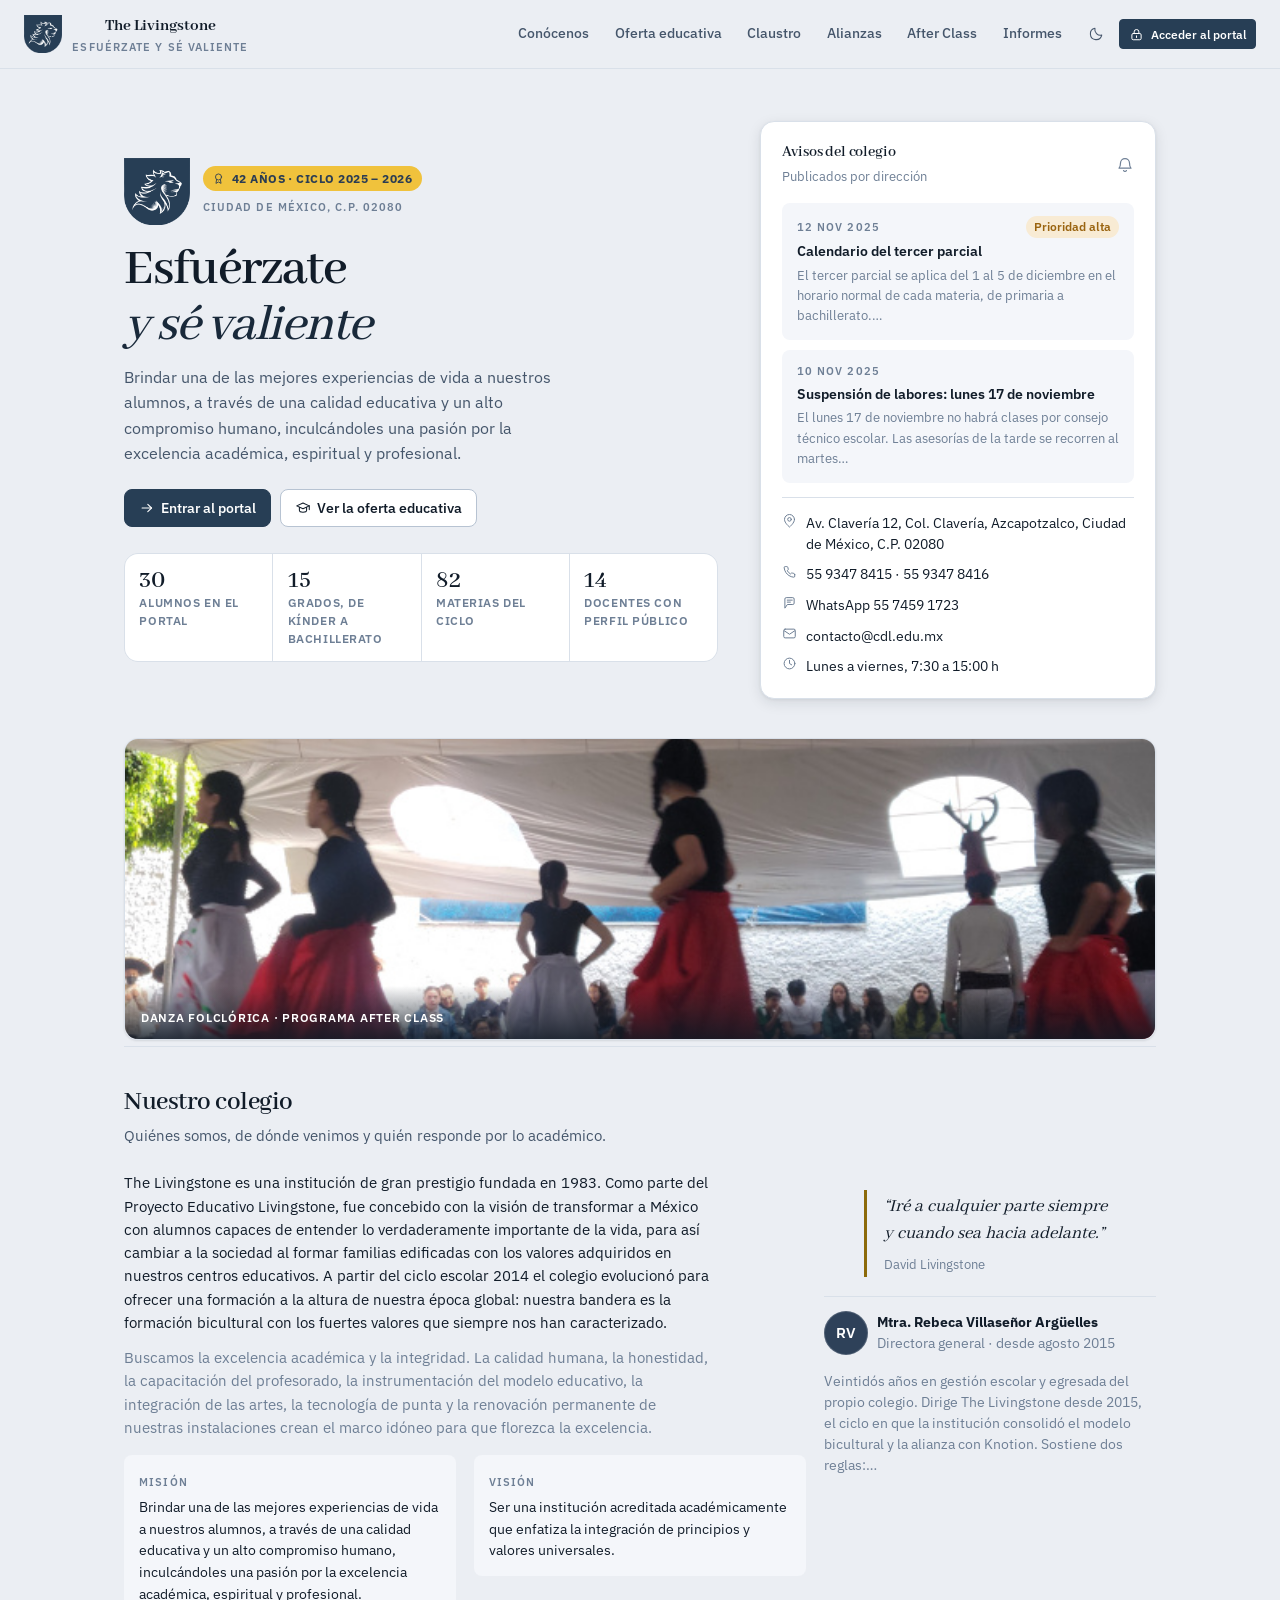
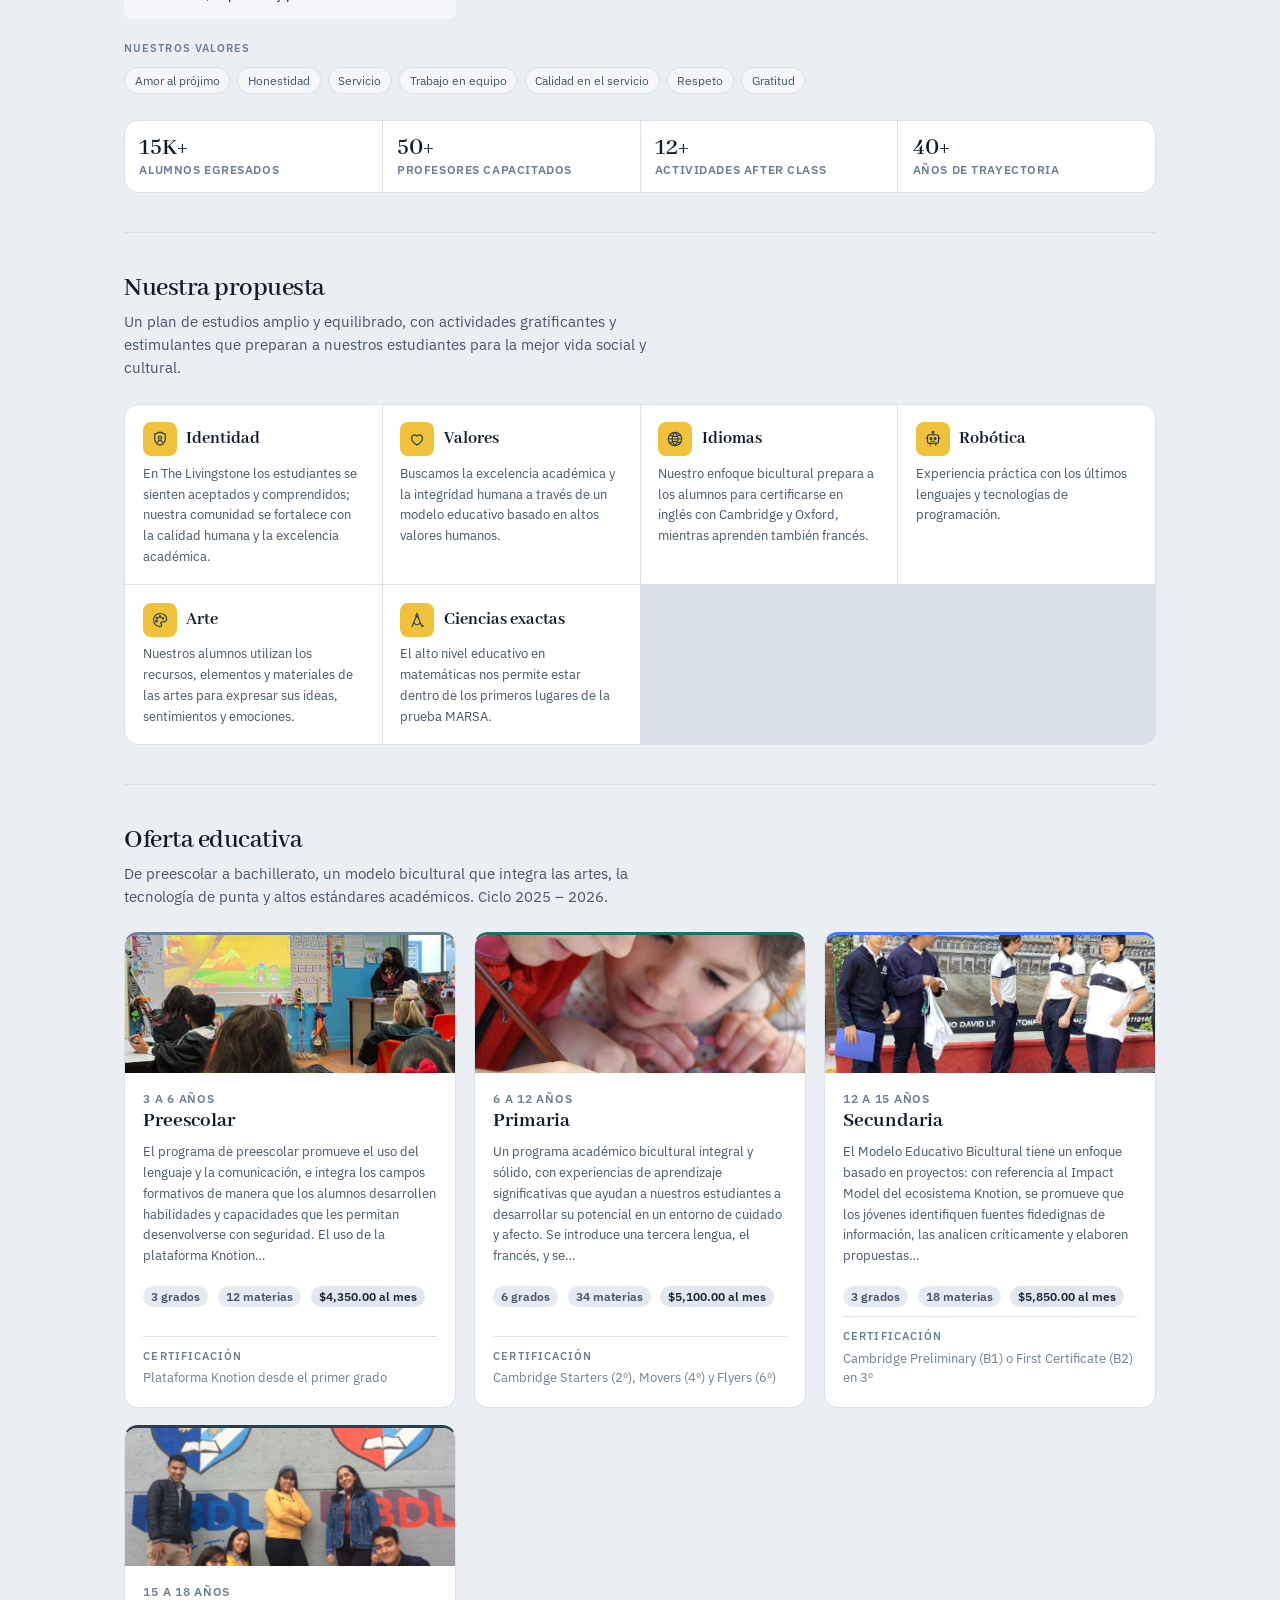
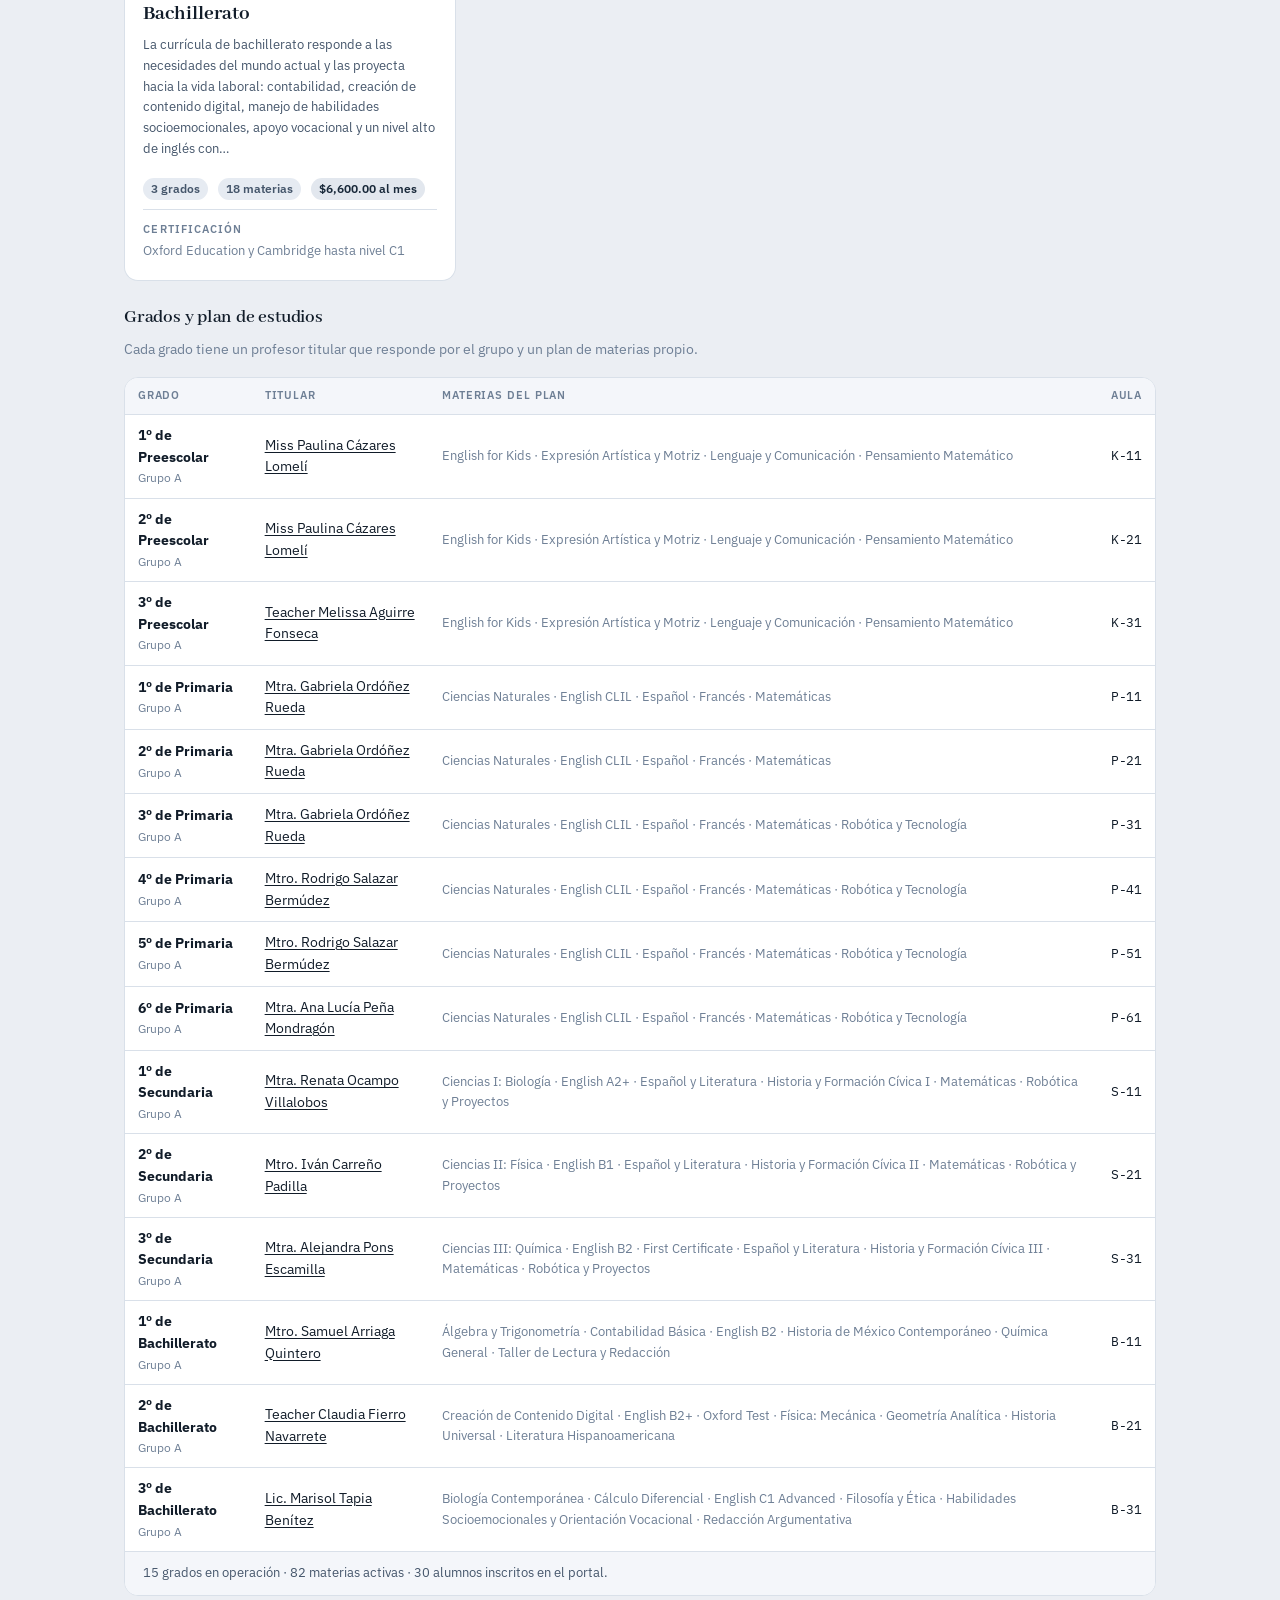
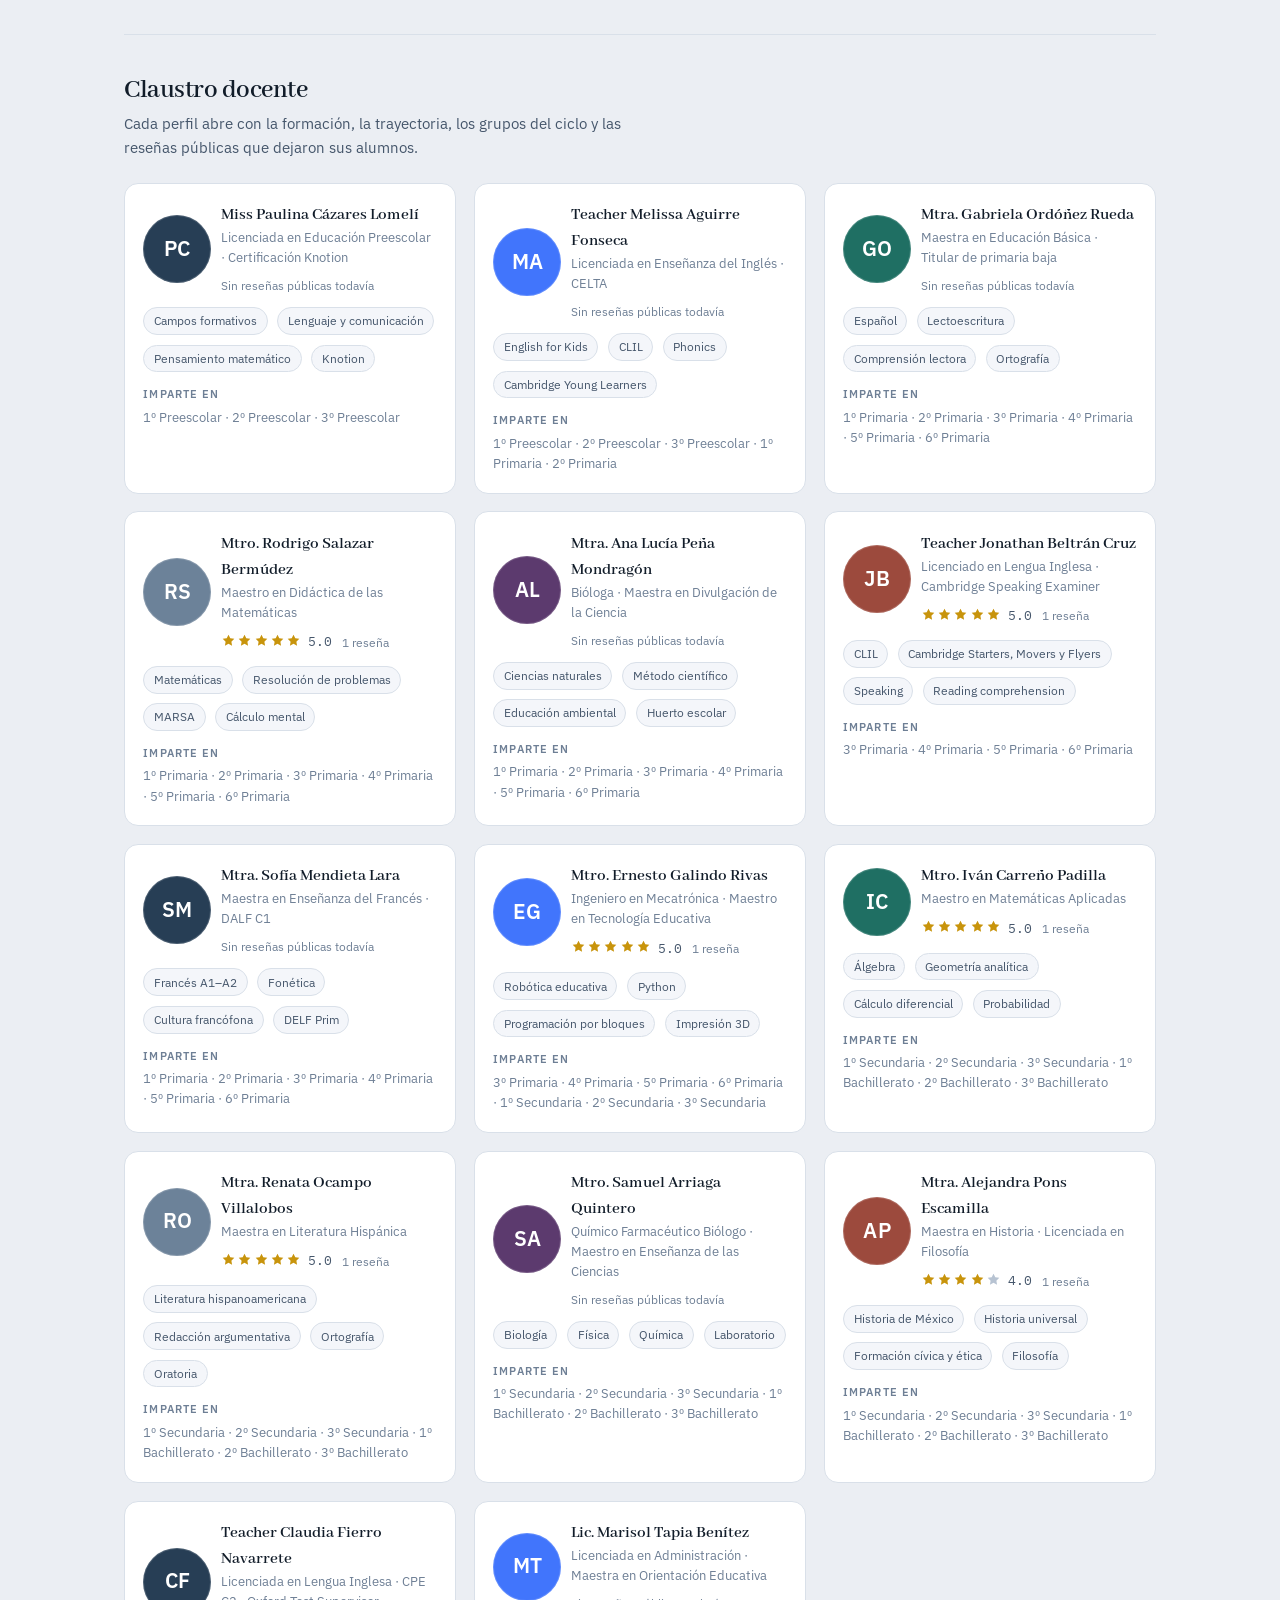
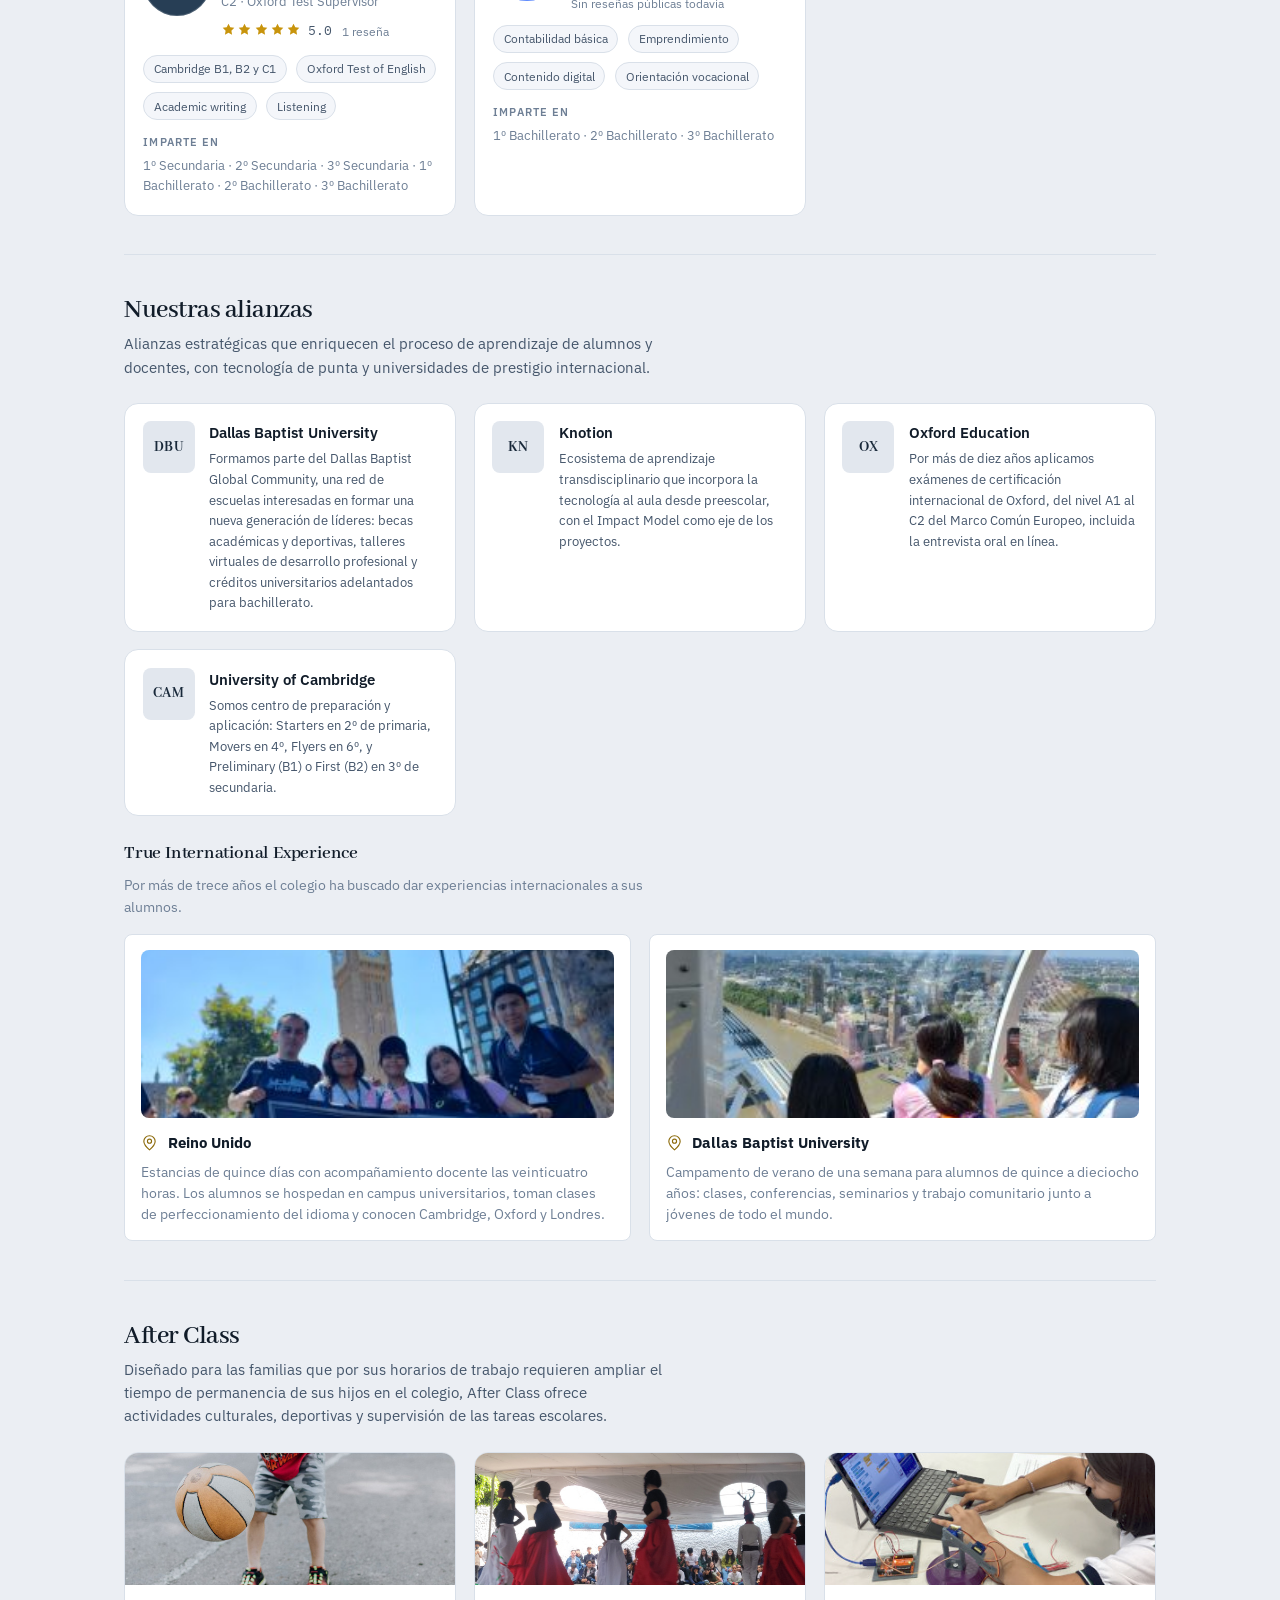
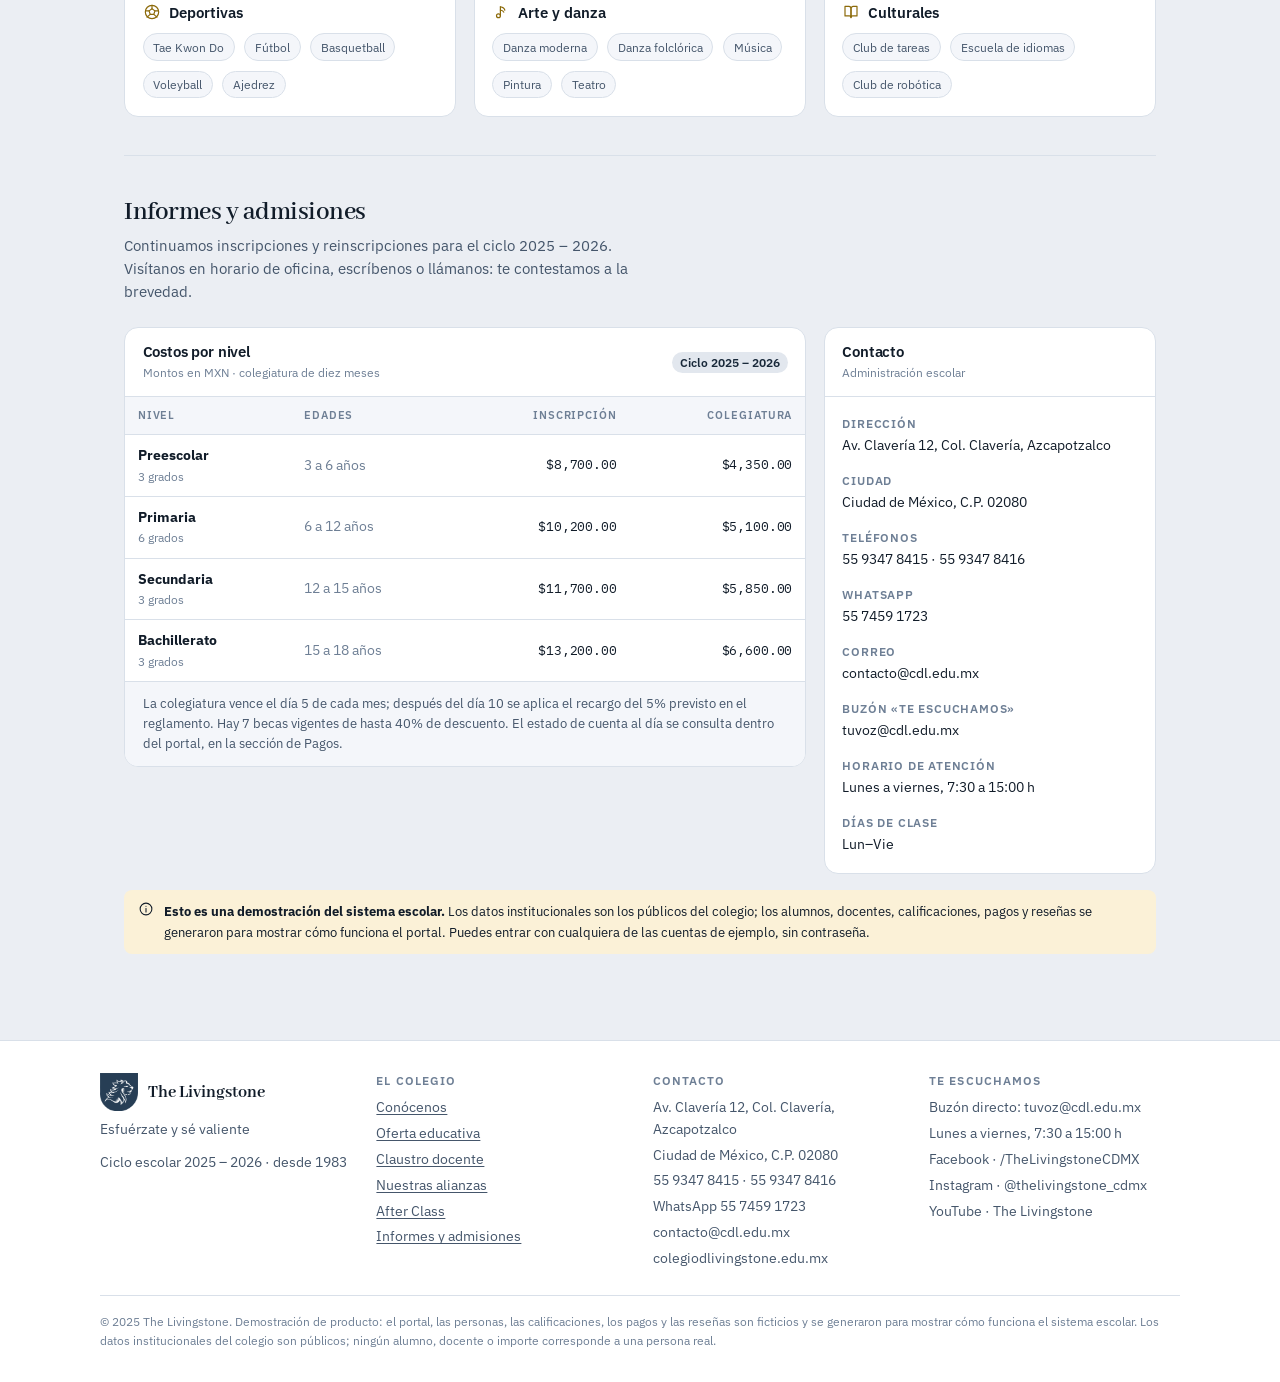
==== commit 04112344: "Pone las fotos del colegio en el sitio público El sitio ya se veía como sistema, pero no como el sit" ====
--- a/index.html
+++ b/index.html
@@ -813,6 +813,10 @@
 }
 .bloque .intro { color: var(--tinta-2); max-width: 60ch; margin: 0 0 1.5rem; }
 
+/* El botón sólo aparece en pantalla angosta, y sólo mientras haya algo que
+   desplegar: la regla que lo enciende vive en el bloque de teléfono. */
+.mas-claustro { display: none; margin-top: .9rem; }
+
 .claustro { display: grid; grid-template-columns: repeat(auto-fit, minmax(290px, 1fr)); gap: 1.1rem; }
 .claustro-item {
   background: var(--superficie); border: 1px solid var(--linea); border-radius: var(--r-lg);
@@ -1045,8 +1049,59 @@
   /* En el claustro, las especialidades caben en el perfil: aquí estorban. */
   .claustro-item .chip { display: none; }
 
+  /* Catorce perfiles seguidos son un muro: se abren tres y el resto se pide. */
+  .claustro:not(.abierto) .claustro-item:nth-child(n+4) { display: none; }
+  .claustro:not(.abierto) + .mas-claustro { display: block; }
+
   .sitio-pie { padding: 1.6rem 1.1rem; }
   .sitio-pie .interior { gap: 1.1rem; }
+}
+
+/* ============================================================================
+   28. Fotografías del colegio en el sitio público
+   ========================================================================== */
+.foto-banda {
+  position: relative; margin: 0 0 .4rem;
+  border-radius: var(--r-lg); overflow: hidden;
+  border: 1px solid var(--linea); box-shadow: var(--sombra-1);
+}
+.foto-banda-img {
+  width: 100%; height: clamp(190px, 26vw, 300px);
+  object-fit: cover; display: block;
+}
+.foto-banda .pie {
+  position: absolute; inset: auto 0 0 0;
+  padding: 1.4rem 1rem .7rem;
+  color: #FFFFFF; font-size: .78rem; font-weight: 600;
+  letter-spacing: .06em; text-transform: uppercase;
+  background: linear-gradient(to top, rgba(15,24,35,.82), rgba(15,24,35,0));
+}
+
+/* La tarjeta de nivel abre con la foto; el relleno se va al cuerpo. */
+.nivel-item { padding: 0; gap: 0; overflow: hidden; }
+.nivel-foto { width: 100%; height: 138px; object-fit: cover; display: block; }
+.nivel-cuerpo {
+  display: flex; flex-direction: column; gap: .55rem;
+  padding: 1.05rem 1.15rem 1.15rem; flex: 1 1 auto;
+}
+
+.after-grupo { padding: 0; overflow: hidden; }
+.after-foto { width: 100%; height: 132px; object-fit: cover; display: block; }
+.after-cuerpo { padding: 1rem 1.1rem 1.1rem; }
+
+.viaje-foto {
+  width: 100%; height: 168px; object-fit: cover; display: block;
+  border-radius: var(--r-md); margin-bottom: .8rem;
+}
+
+@media (max-width: 760px) {
+  .nivel-foto { height: 120px; }
+  .after-foto { height: 118px; }
+  .viaje-foto { height: 140px; }
+  /* El relleno de teléfono se aplica al cuerpo, no a la tarjeta con foto. */
+  .nivel-item, .after-grupo { padding: 0; }
+  .nivel-cuerpo { padding: .95rem; }
+  .after-cuerpo { padding: .95rem; }
 }
 </style>
 </head>
@@ -2541,6 +2596,59 @@
   };
 })();
 
+/* ===== src/25-fotos.js ===== */
+/* ============================================================================
+   25-fotos.js — Fotografías del colegio que usa el sitio público.
+   Declara: const FOTOS
+   Son archivos de verdad, en la carpeta fotos/ junto a index.html, como en
+   cualquier sitio web: para cambiar una imagen se reemplaza el archivo y ya.
+   Si falta alguna, el sitio se dibuja igual y sólo se queda sin esa foto.
+   ========================================================================== */
+
+const FOTOS = {
+  vida: {
+    archivo: 'fotos/vida-escolar.jpg',
+    alt: 'Alumnas del colegio en una presentación de danza folclórica',
+    pie: 'Danza folclórica · Programa After Class'
+  },
+  'niv-pre': {
+    archivo: 'fotos/preescolar.jpg',
+    alt: 'Salón de preescolar durante una clase con pizarrón digital'
+  },
+  'niv-pri': {
+    archivo: 'fotos/primaria.jpg',
+    alt: 'Dos alumnos de primaria trabajando en su cuaderno'
+  },
+  'niv-sec': {
+    archivo: 'fotos/secundaria.jpg',
+    alt: 'Alumnos de secundaria en una actividad fuera del salón'
+  },
+  'niv-bac': {
+    archivo: 'fotos/bachillerato.jpg',
+    alt: 'Alumnos de bachillerato en las instalaciones del colegio'
+  },
+  'Deportivas': {
+    archivo: 'fotos/after-deportes.jpg',
+    alt: 'Alumno con un balón de basquetbol en el patio del colegio'
+  },
+  'Arte y danza': {
+    archivo: 'fotos/vida-escolar.jpg',
+    alt: 'Alumnas del colegio en una presentación de danza folclórica'
+  },
+  'Culturales': {
+    archivo: 'fotos/after-robotica.jpg',
+    alt: 'Alumna programando un proyecto en el club de robótica'
+  },
+  uk1: {
+    archivo: 'fotos/reino-unido-1.jpg',
+    alt: 'Alumnos del colegio con el estandarte frente al Big Ben, en Londres'
+  },
+  uk2: {
+    archivo: 'fotos/reino-unido-2.jpg',
+    alt: 'Alumnos del colegio durante el viaje académico al Reino Unido'
+  }
+};
+
 /* ===== src/30-store.js ===== */
 /* ============================================================================
    30-store.js — Núcleo de datos de The Livingstone.
@@ -5599,6 +5707,9 @@
   var anclaPendiente = '';
   /* Última ruta montada, para decidir si conviene subir el scroll. */
   var ultimaClave = '';
+  /* En pantalla angosta el claustro abre con tres perfiles; el resto se pide. */
+  var CLAUSTRO_VISIBLE = 3;
+  var claustroAbierto = false;
 
   /* Reinicios mínimos para usar <button> con apariencia de bloque. */
   var RESET_BOTON  = 'border:0;font:inherit;color:inherit;text-align:left;width:100%;cursor:pointer';
@@ -5687,6 +5798,15 @@
     return '<div class="fila gap-1" style="align-items:flex-start">' +
       '<span style="color:var(--tinta-3);display:flex">' + U.icono(icono, 15) + '</span>' +
       '<span style="font-size:.85rem">' + U.esc(texto) + '</span></div>';
+  }
+
+  /* Una foto del colegio, si está declarada para esa clave. Si no, nada:
+     el bloque se dibuja igual sin ella. */
+  function foto(clave, clase, alto) {
+    var f = (typeof FOTOS === 'object' && FOTOS) ? FOTOS[clave] : null;
+    if (!f || !f.archivo) return '';
+    return '<img class="' + clase + '" src="' + U.esc(f.archivo) + '" alt="' + U.esc(f.alt || '') + '"' +
+      (alto ? ' style="height:' + alto + '"' : '') + ' loading="lazy" decoding="async">';
   }
 
   function enlaceAncla(id, texto, clase, estilo) {
@@ -5860,6 +5980,14 @@
           </div>
         </aside>
       </section>`;
+  }
+
+  /* La franja de vida escolar: lo primero que se ve del colegio de verdad. */
+  function bandaVida() {
+    var f = (typeof FOTOS === 'object' && FOTOS) ? FOTOS.vida : null;
+    if (!f || !f.archivo) return '';
+    return '<figure class="foto-banda">' + foto('vida', 'foto-banda-img') +
+      (f.pie ? '<figcaption class="pie">' + U.esc(f.pie) + '</figcaption>' : '') + '</figure>';
   }
 
   function bloqueColegio() {
@@ -5948,19 +6076,22 @@
     var n = fila.nivel;
     return `
       <article class="nivel-item" style="border-top-color:${U.esc(n.color)}">
-        <div>
-          <div class="edades">${U.esc(n.edades)}</div>
-          <div class="nom">${U.esc(n.nombre)}</div>
-        </div>
+        ${foto(n.id, 'nivel-foto')}
+        <div class="nivel-cuerpo">
+          <div>
+            <div class="edades">${U.esc(n.edades)}</div>
+            <div class="nom">${U.esc(n.nombre)}</div>
+          </div>
         <p class="desc">${U.esc(recortar(n.descripcion, 250))}</p>
         <div class="fila envuelve gap-1">
           ${U.badge(plural(fila.grados, 'grado', 'grados'), 'neutro')}
           ${U.badge(plural(fila.materias, 'materia', 'materias'), 'neutro')}
           ${U.badge(U.moneda(n.colegiatura) + ' al mes', 'marca')}
         </div>
-        <div class="pie">
-          <span class="etiqueta">Certificación</span>
-          <div class="silencio" style="margin-top:.15rem">${U.esc(n.certificacion)}</div>
+          <div class="pie">
+            <span class="etiqueta">Certificación</span>
+            <div class="silencio" style="margin-top:.15rem">${U.esc(n.certificacion)}</div>
+          </div>
         </div>
       </article>`;
   }
@@ -6074,7 +6205,16 @@
           que dejaron sus alumnos.
         </p>
         ${docentes.length
-          ? '<div class="claustro">' + docentes.map(tarjetaDocente).join('') + '</div>'
+          ? '<div class="claustro' + (claustroAbierto ? ' abierto' : '') + '">' +
+            docentes.map(tarjetaDocente).join('') + '</div>' +
+            /* En teléfono sólo se ven los tres primeros; el resto se pide. */
+            (docentes.length > CLAUSTRO_VISIBLE
+              ? '<div class="mas-claustro">' +
+                '<button type="button" class="btn btn-bloque" data-accion="pub:masClaustro">' +
+                U.icono('usuarios', 16) + ' Ver ' +
+                plural(docentes.length - CLAUSTRO_VISIBLE, 'docente más', 'docentes más') +
+                '</button></div>'
+              : '')
           : U.vacio({
               icono: 'usuarios',
               titulo: 'Sin perfiles públicos',
@@ -6110,10 +6250,11 @@
           Por más de trece años el colegio ha buscado dar experiencias internacionales a sus alumnos.
         </p>
         <div class="rejilla">
-          ${(e.internacional || []).map(function (v) {
+          ${(e.internacional || []).map(function (v, i) {
             return `
             <div class="col-6">
               <div class="tarjeta">
+                ${foto(i === 0 ? 'uk1' : 'uk2', 'viaje-foto')}
                 <div class="fila gap-1 mb-1">
                   <span style="color:var(--acento);display:flex">${U.icono('pin', 17)}</span>
                   <strong>${U.esc(v.lugar)}</strong>
@@ -6136,9 +6277,12 @@
           ${(e.afterclass || []).map(function (g) {
             return `
             <article class="after-grupo">
-              <div class="t">${U.icono(g.icono, 18)} ${U.esc(g.grupo)}</div>
-              <div class="fila envuelve gap-1">
-                ${(g.actividades || []).map(function (a) { return U.chip(a); }).join('')}
+              ${foto(g.grupo, 'after-foto')}
+              <div class="after-cuerpo">
+                <div class="t">${U.icono(g.icono, 18)} ${U.esc(g.grupo)}</div>
+                <div class="fila envuelve gap-1">
+                  ${(g.actividades || []).map(function (a) { return U.chip(a); }).join('')}
+                </div>
               </div>
             </article>`;
           }).join('')}
@@ -6241,6 +6385,7 @@
         ${navSitio()}
         <div class="sitio-cuerpo">
           ${hero()}
+          ${bandaVida()}
           ${bloqueColegio()}
           ${bloquePropuesta()}
           ${bloqueOferta()}
@@ -6630,6 +6775,12 @@
         var p = args && args.id ? Q.profesor(args.id) : null;
         var nombre = p && p.cv && p.cv.nombre ? p.cv.nombre : 'el currículum';
         U.toast('Demostración: ' + nombre + ' no se descarga en este entorno.', 'aviso');
+      },
+
+      /* Despliega el resto del claustro en pantalla angosta. */
+      'pub:masClaustro': function () {
+        claustroAbierto = true;
+        App.refrescar();
       },
 
       /* Pasa a la pantalla de acceso con las cuentas de ejemplo. */
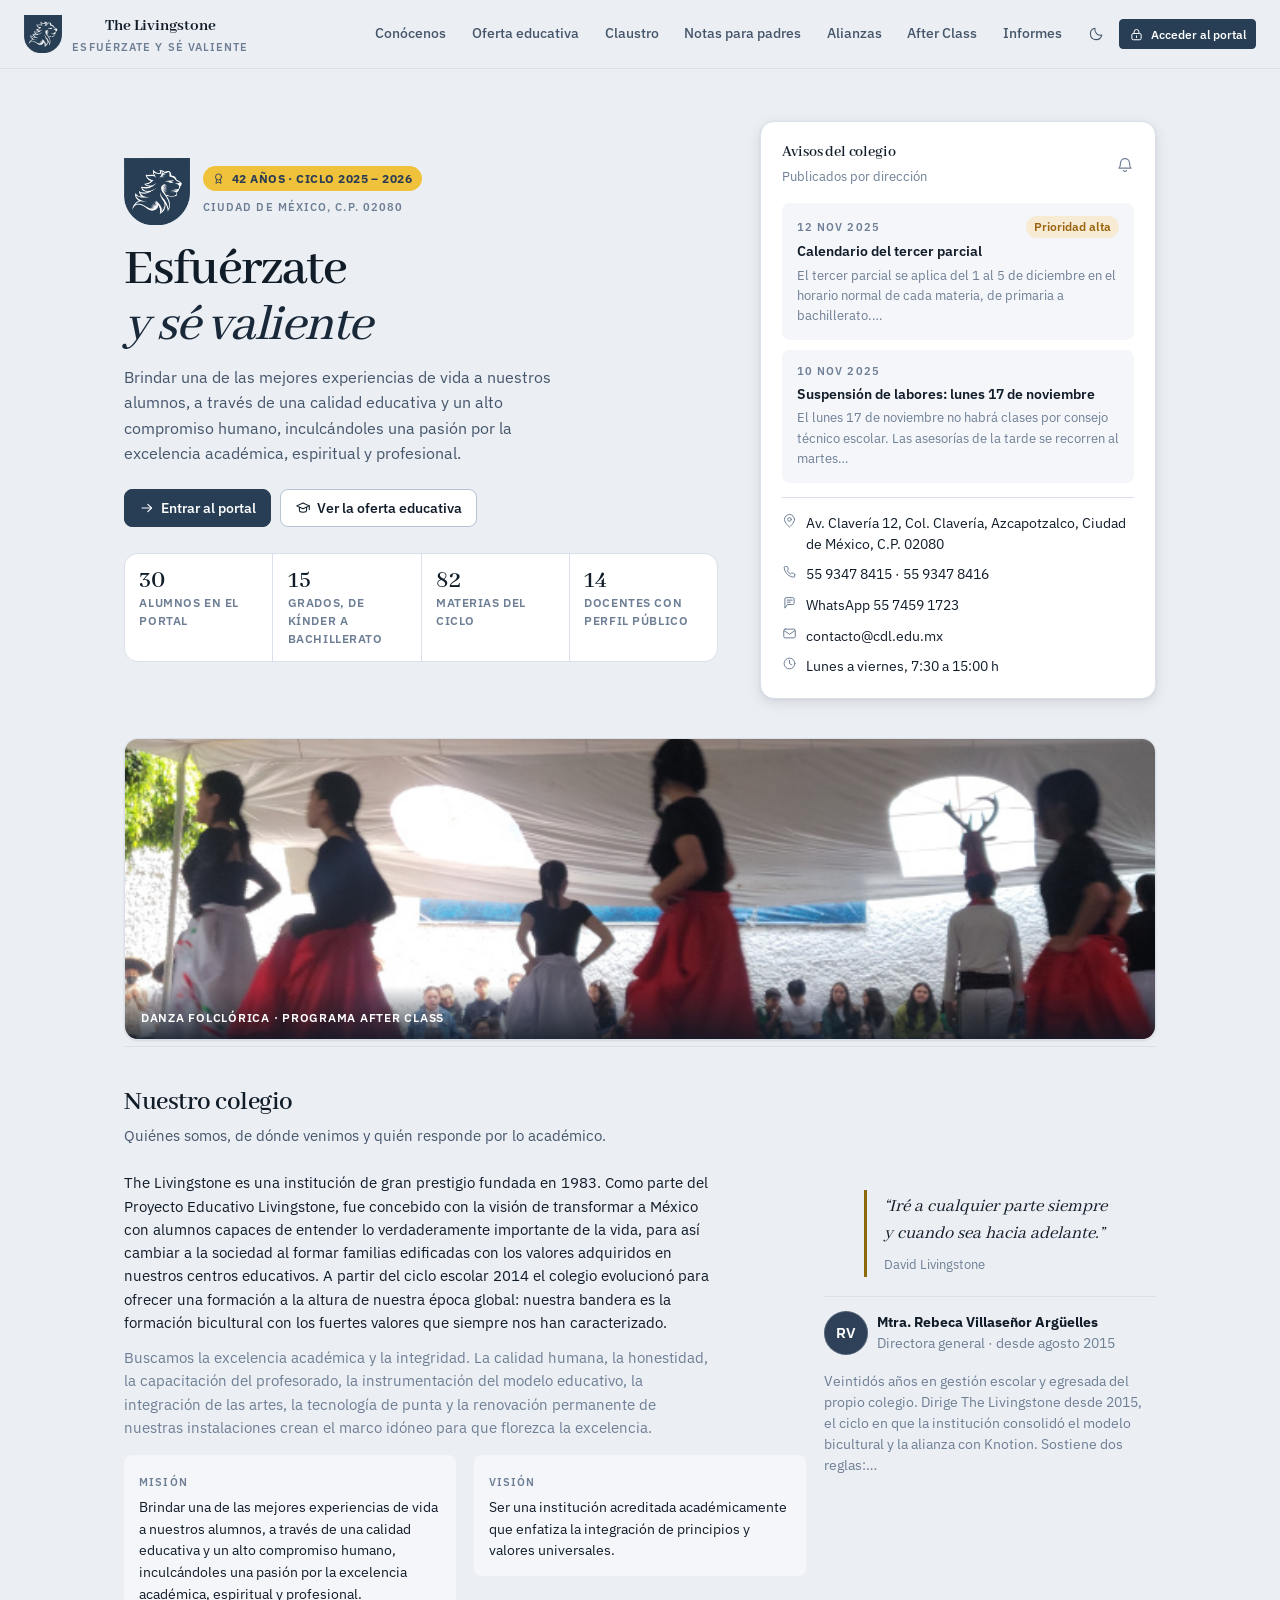
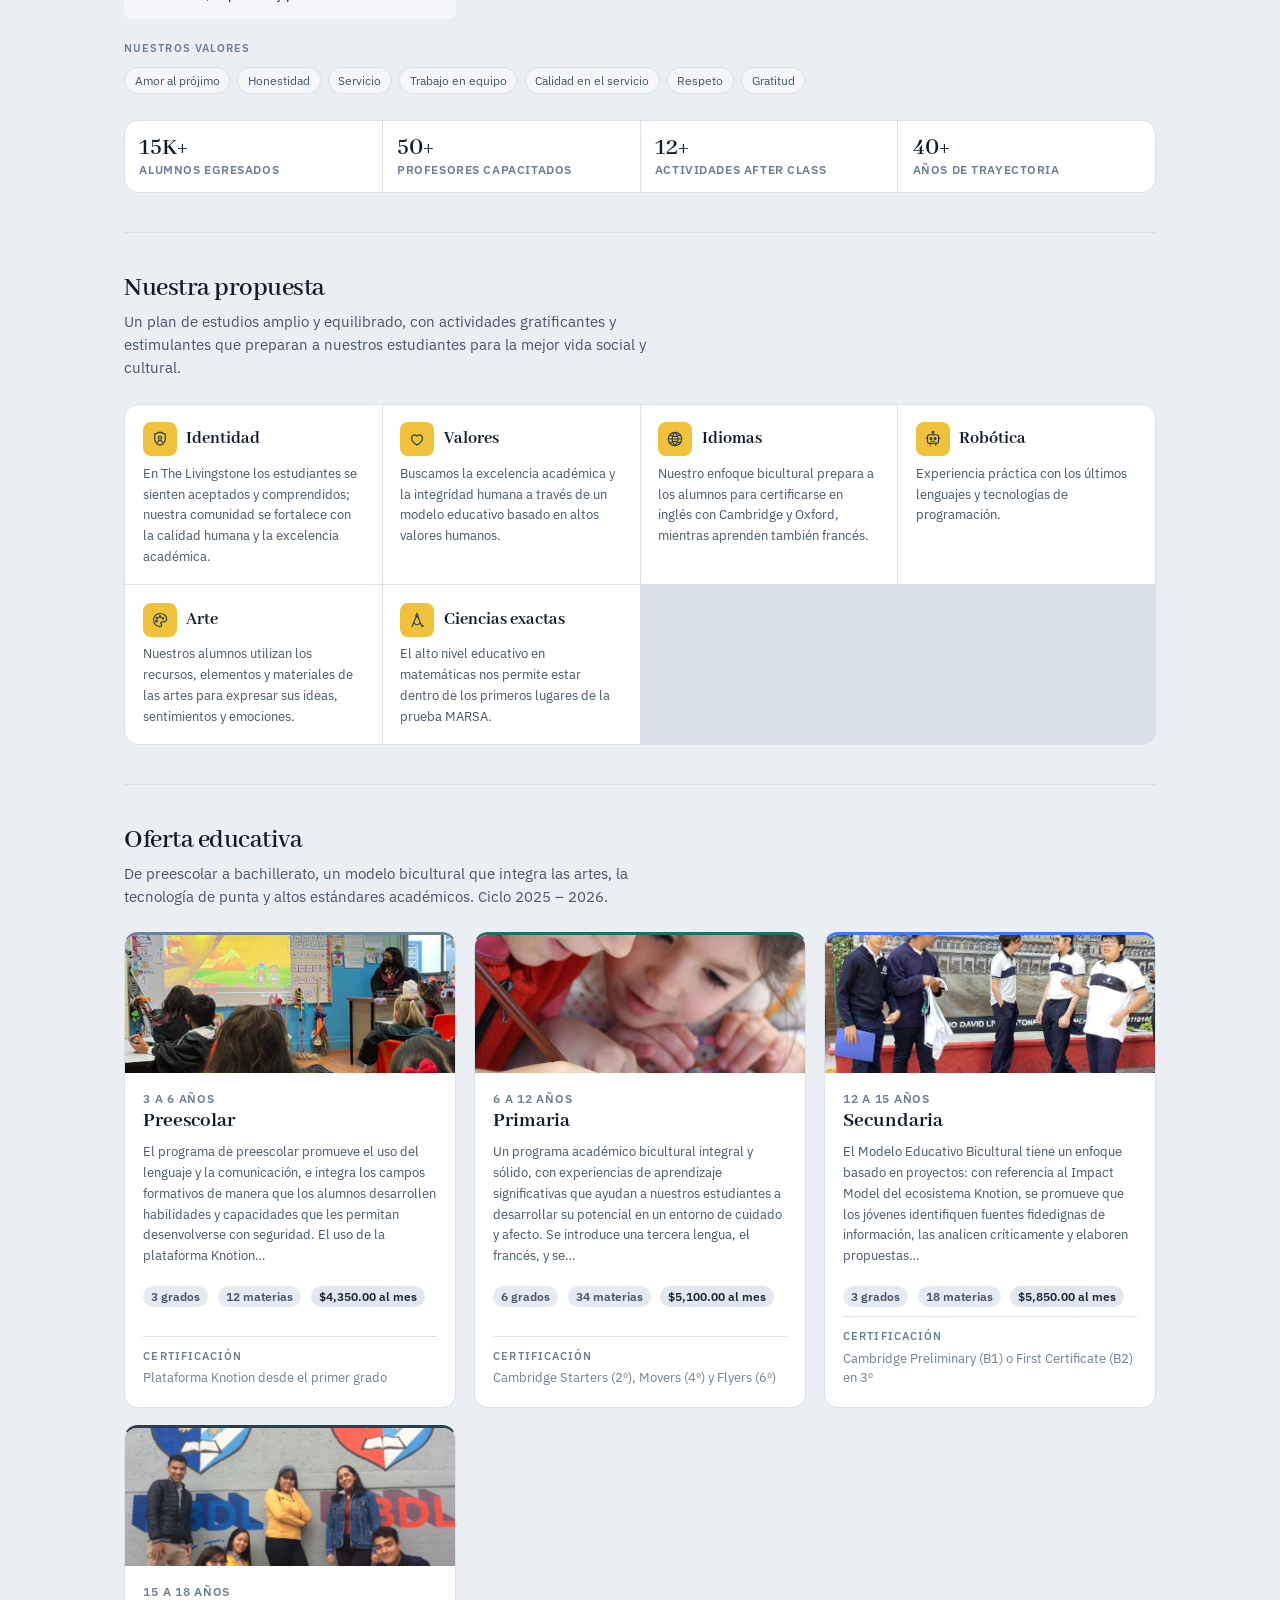
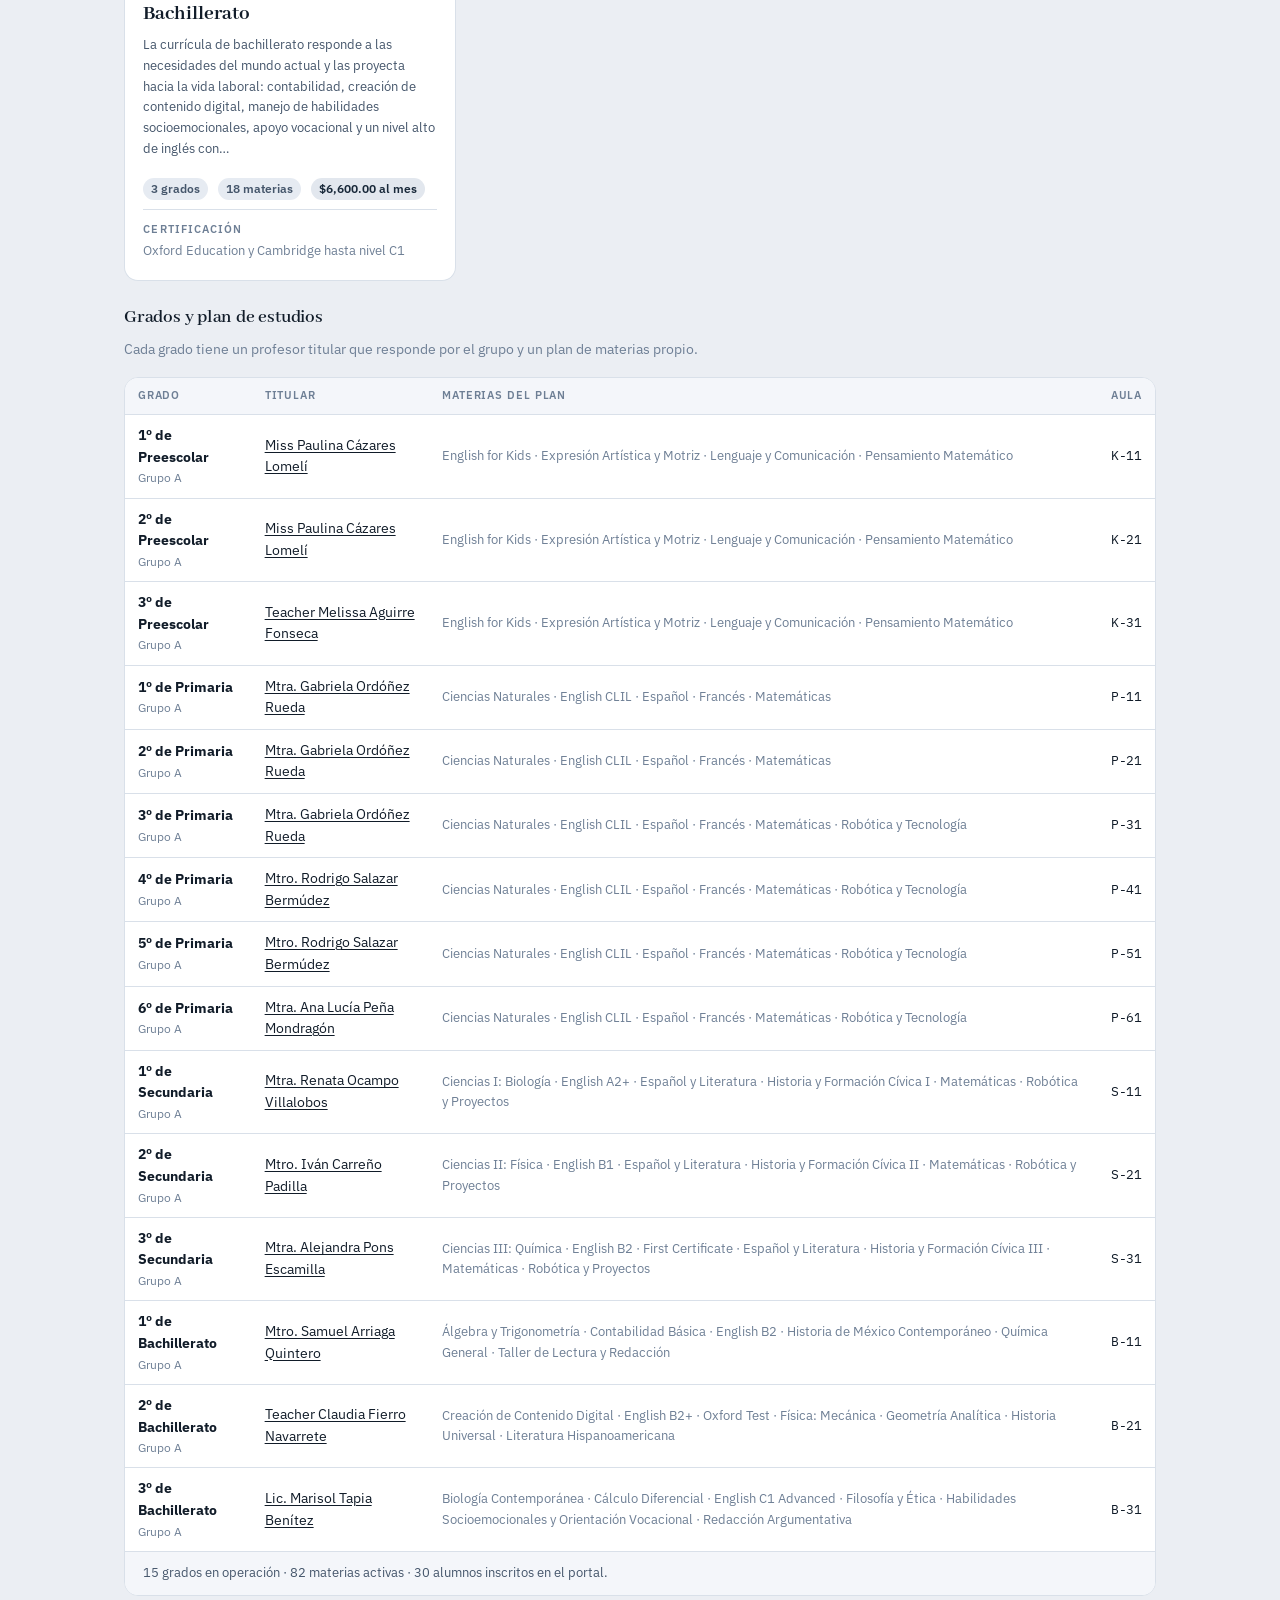
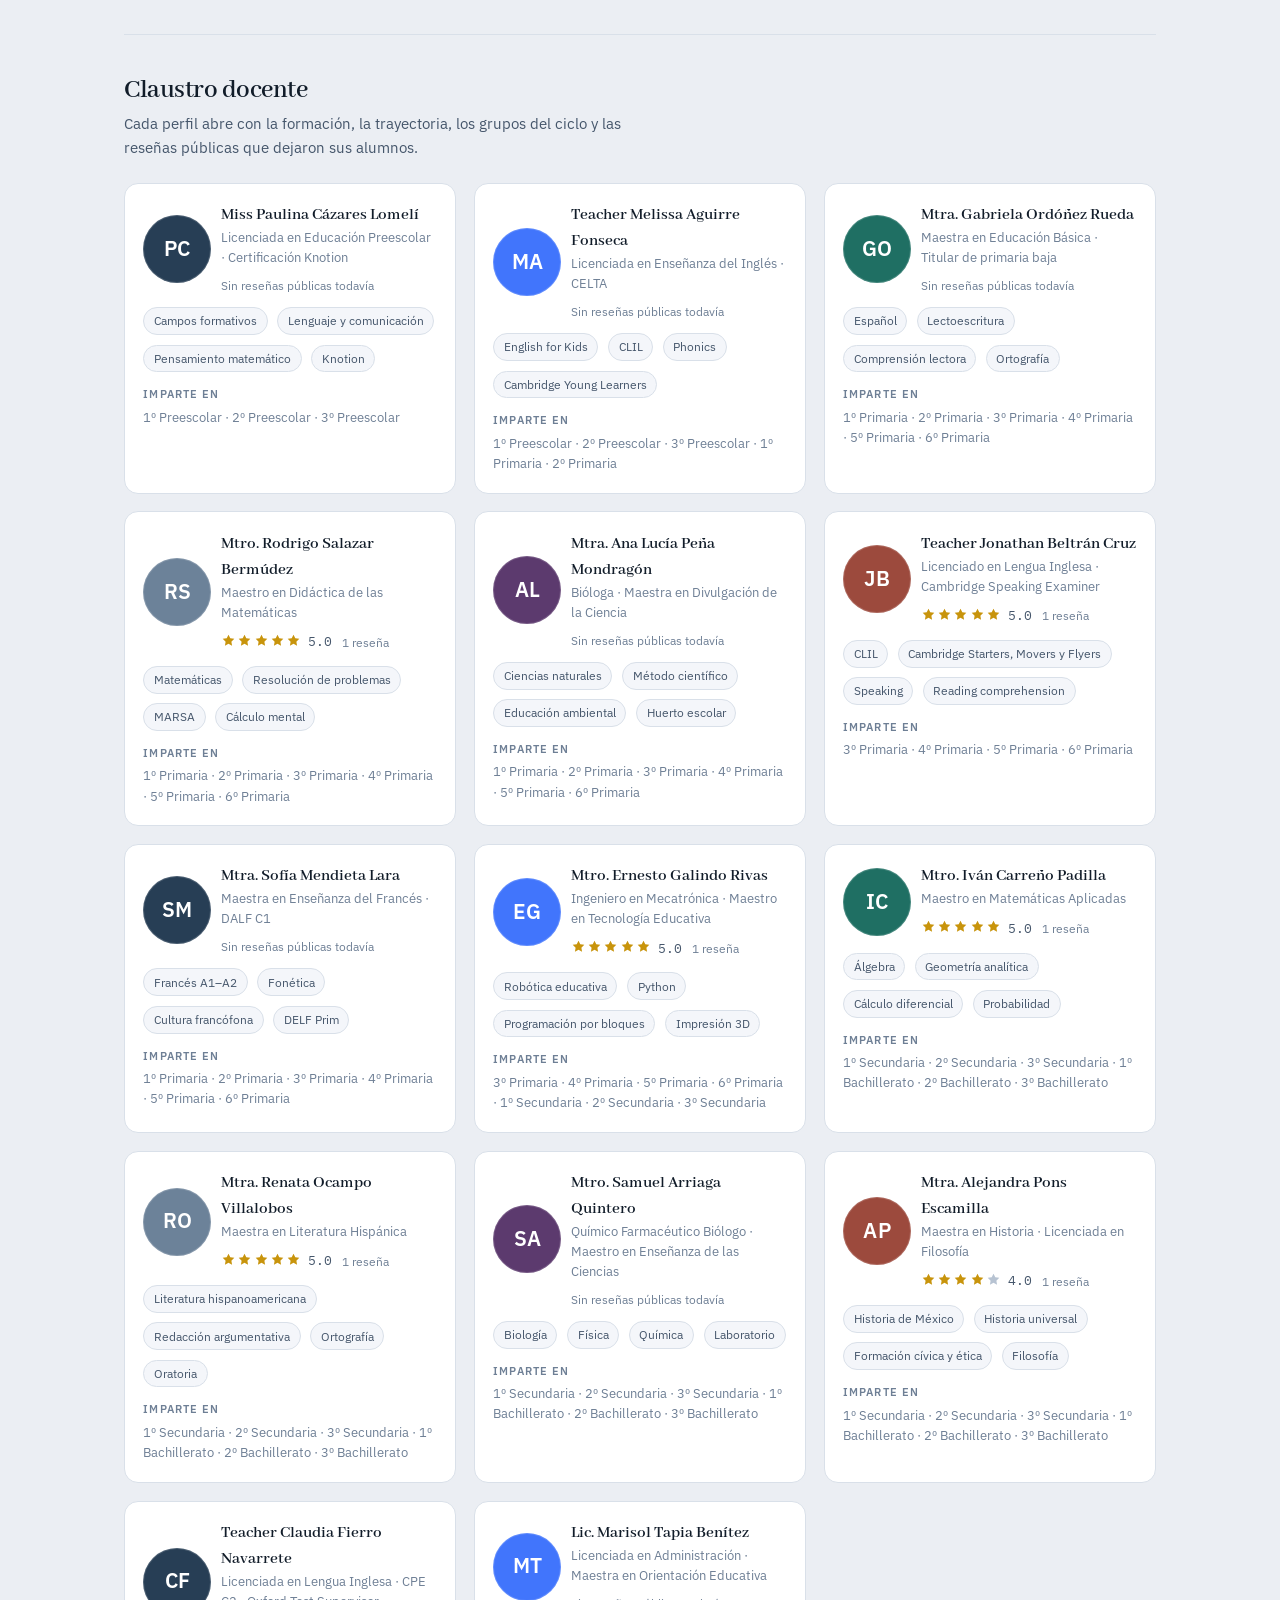
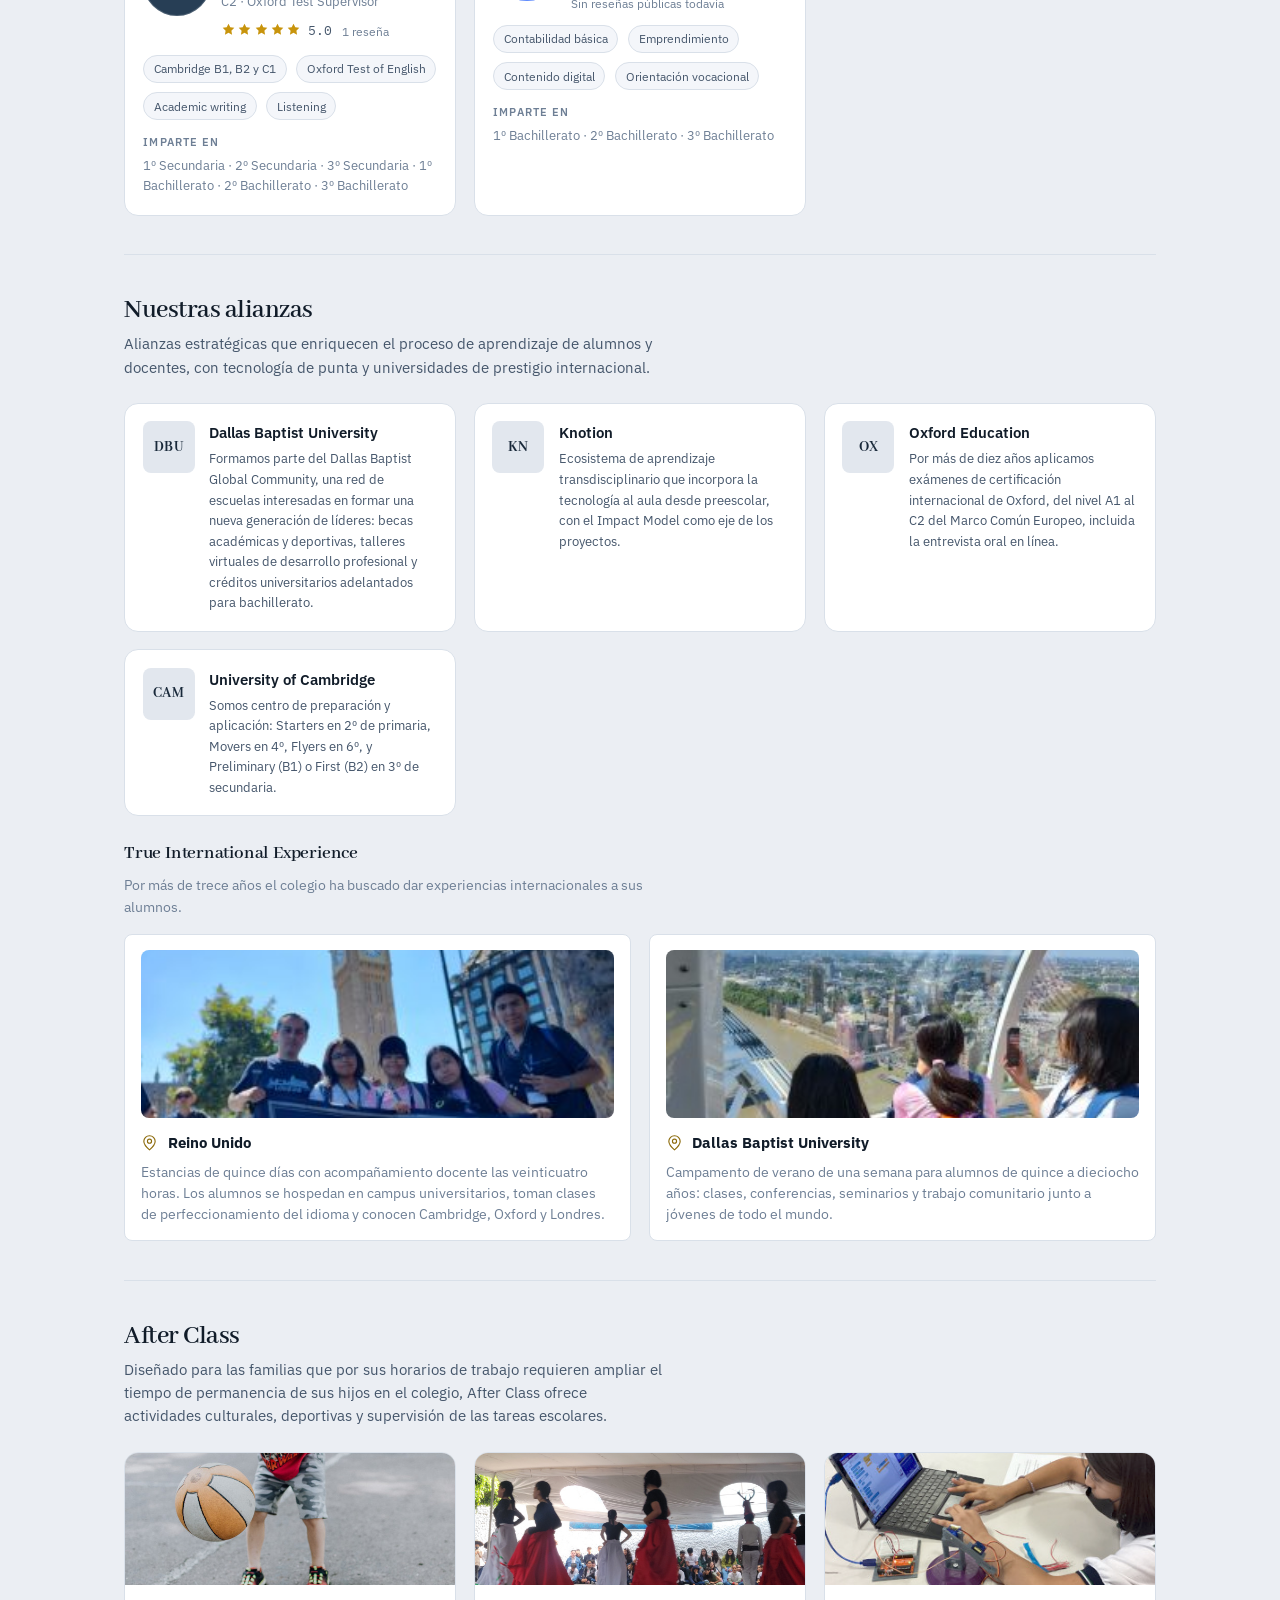
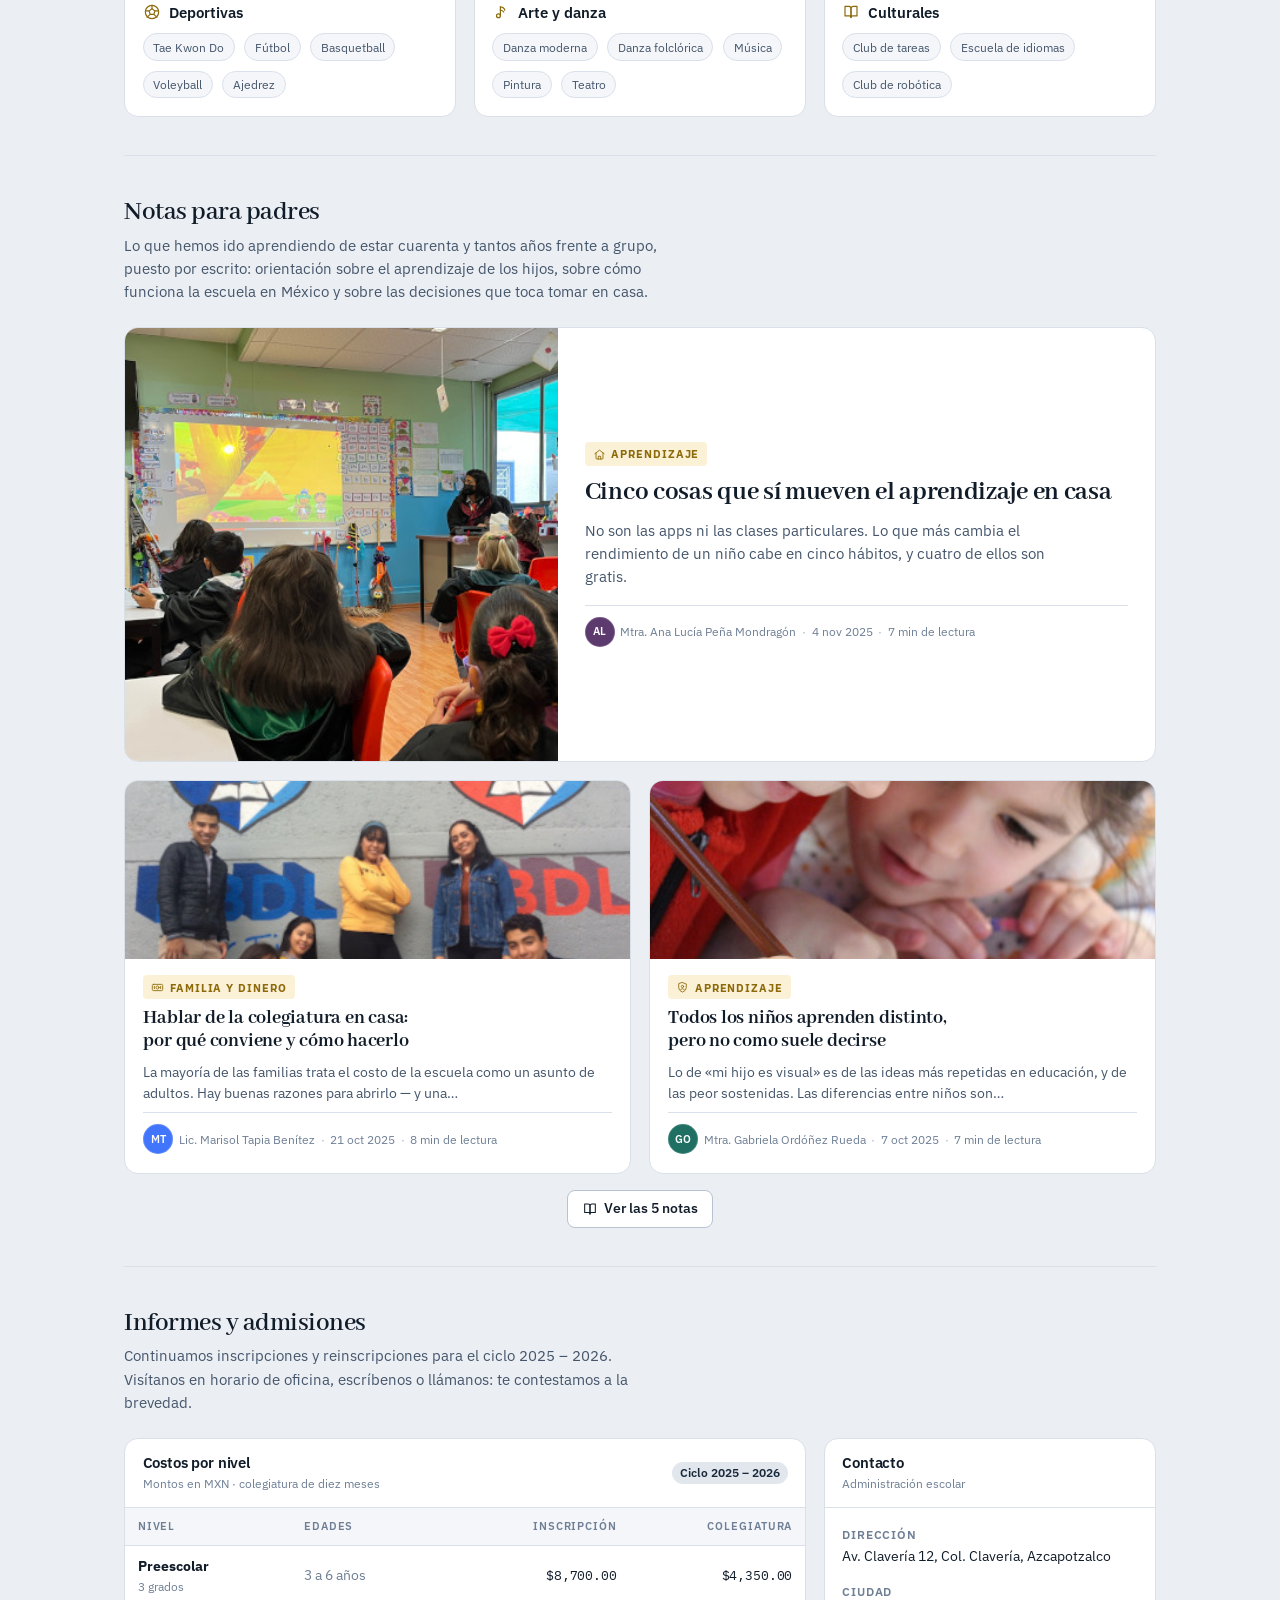
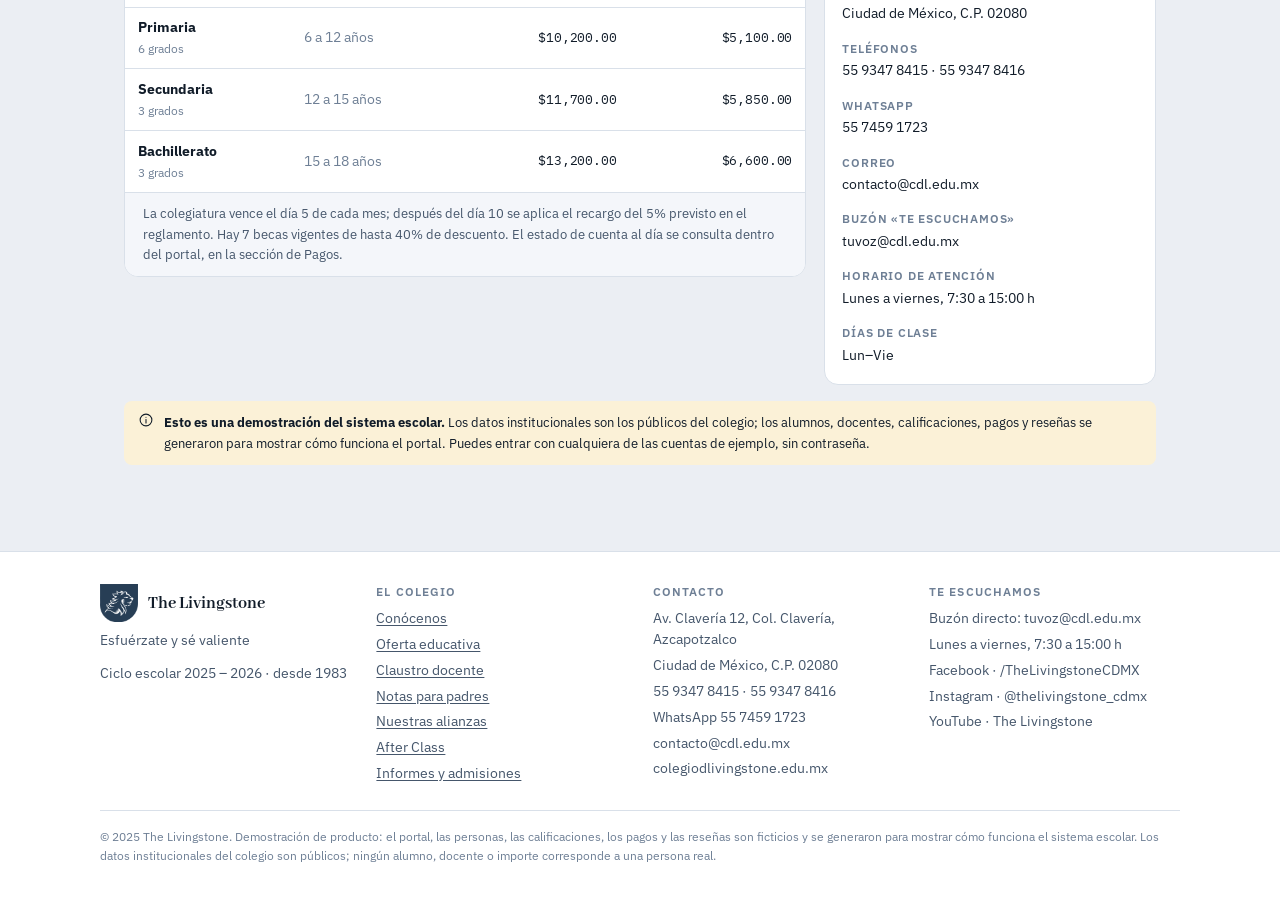
==== commit 97db8a52: "Publica las notas para padres en el sitio Cinco textos de orientación para las familias, firmados po" ====
--- a/index.html
+++ b/index.html
@@ -1102,6 +1102,171 @@
   .nivel-item, .after-grupo { padding: 0; }
   .nivel-cuerpo { padding: .95rem; }
   .after-cuerpo { padding: .95rem; }
+}
+
+/* ============================================================================
+   29. Notas para padres: tarjetas, índice y hoja de lectura
+   ========================================================================== */
+
+/* --- tarjetas ------------------------------------------------------------ */
+/* Dos columnas fijas, no auto-fit: con cinco notas (una ancha y cuatro
+   abajo) siempre cierran los renglones y nunca queda un hueco blanco. */
+.notas { display: grid; grid-template-columns: repeat(2, minmax(0, 1fr)); gap: 1.1rem; }
+@media (max-width: 720px) { .notas { grid-template-columns: minmax(0, 1fr); } }
+
+.nota-item {
+  display: flex; flex-direction: column; overflow: hidden;
+  background: var(--superficie); border: 1px solid var(--linea); border-radius: var(--r-lg);
+  padding: 0; text-align: left; font: inherit; color: inherit; width: 100%; cursor: pointer;
+  transition: border-color .14s ease, transform .14s ease, box-shadow .14s ease;
+}
+.nota-item:hover { transform: translateY(-2px); box-shadow: var(--sombra-2); border-color: var(--linea-fuerte); }
+.nota-item:hover .nota-tit { color: var(--marca-ink); }
+
+.nota-foto { width: 100%; height: 178px; object-fit: cover; display: block; }
+.nota-cuerpo { display: flex; flex-direction: column; gap: .5rem; padding: 1.05rem 1.15rem 1.15rem; flex: 1 1 auto; }
+
+.nota-tema {
+  display: inline-flex; align-items: center; gap: .35rem; align-self: flex-start;
+  font-size: .71rem; font-weight: 700; letter-spacing: .08em; text-transform: uppercase;
+  padding: .2rem .5rem; border-radius: var(--r-sm);
+  background: var(--acento-suave); color: var(--acento);
+}
+.nota-tema svg { flex: none; }
+
+.nota-tit {
+  font-family: var(--f-display); font-size: 1.24rem; font-weight: 700; line-height: 1.17;
+  margin: 0; transition: color .14s ease;
+}
+.nota-gancho { font-size: .855rem; color: var(--tinta-2); margin: 0; }
+
+.nota-meta {
+  display: flex; align-items: center; flex-wrap: wrap; gap: .35rem;
+  margin-top: auto; padding-top: .7rem; border-top: 1px solid var(--linea);
+  font-size: .775rem; color: var(--tinta-3);
+}
+.nota-meta .punto { opacity: .6; }
+.nota-meta.grande { font-size: .85rem; border-top: 0; padding-top: 0; margin: 0 0 1.4rem; }
+
+/* La primera nota ocupa el ancho completo y se acuesta: foto a un lado. */
+@media (min-width: 900px) {
+  .notas .nota-item.destacada { grid-column: 1 / -1; flex-direction: row; align-items: stretch; }
+  .notas .nota-item.destacada .nota-foto { width: 42%; height: auto; min-height: 210px; }
+  .notas .nota-item.destacada .nota-cuerpo { padding: 1.5rem 1.7rem; justify-content: center; gap: .65rem; }
+  .notas .nota-item.destacada .nota-tit { font-size: 1.7rem; }
+  .notas .nota-item.destacada .nota-gancho { font-size: .94rem; max-width: 56ch; }
+  /* Sin foto que igualar a lo alto, la firma va pegada al texto y no
+     empujada hasta abajo: si no, la tarjeta ancha se ve hueca. */
+  .notas .nota-item.destacada .nota-meta { margin-top: .35rem; }
+  /* Al pie de una nota van dos sugerencias y ninguna manda sobre la otra. */
+  .notas-pie .nota-item.destacada { grid-column: auto; flex-direction: column; }
+  .notas-pie .nota-item.destacada .nota-foto { width: 100%; height: 178px; min-height: 0; }
+  .notas-pie .nota-item.destacada .nota-cuerpo { padding: 1.05rem 1.15rem 1.15rem; gap: .5rem; }
+  .notas-pie .nota-item.destacada .nota-tit { font-size: 1.24rem; }
+  .notas-pie .nota-item.destacada .nota-gancho { font-size: .855rem; }
+  .notas-pie .nota-item.destacada .nota-meta { margin-top: auto; }
+}
+
+/* --- hoja de lectura ----------------------------------------------------- */
+.nota-hoja { max-width: 45rem; margin: 2.2rem auto 0; }
+.nota-hoja > .nota-tema { margin-bottom: .9rem; }
+.nota-hoja h1 {
+  font-family: var(--f-display); font-size: clamp(1.9rem, 4.4vw, 2.75rem);
+  font-weight: 700; line-height: 1.11; letter-spacing: -.01em; margin: 0 0 .8rem;
+}
+.nota-hoja .nota-entrada {
+  font-size: 1.1rem; line-height: 1.55; color: var(--tinta-2);
+  margin: 0 0 1.2rem; max-width: 42ch;
+}
+
+.nota-portada { margin: 0 0 2rem; border-radius: var(--r-lg); overflow: hidden; border: 1px solid var(--linea); }
+.nota-portada-img { width: 100%; height: clamp(200px, 30vw, 330px); object-fit: cover; display: block; }
+
+.nota-texto { font-size: 1.035rem; line-height: 1.72; }
+.nota-texto p { margin: 0 0 1.15rem; }
+.nota-texto h2 {
+  font-family: var(--f-display); font-size: 1.45rem; font-weight: 700; line-height: 1.22;
+  margin: 2.2rem 0 .85rem;
+}
+.nota-texto > :first-child { margin-top: 0; }
+.nota-texto strong { font-weight: 600; color: var(--tinta); }
+
+/* Las viñetas se dibujan a mano: así el texto largo no se desalinea. */
+.nota-lista { list-style: none; margin: 0 0 1.3rem; padding: 0; display: grid; gap: .7rem; }
+.nota-lista li { position: relative; padding-left: 1.4rem; }
+.nota-lista li::before {
+  content: ""; position: absolute; left: .3rem; top: .72em;
+  width: 5px; height: 5px; border-radius: 50%; background: var(--acento);
+}
+
+.nota-pasos { list-style: none; margin: 0 0 1.4rem; padding: 0; counter-reset: paso; display: grid; gap: .9rem; }
+.nota-pasos li {
+  counter-increment: paso; position: relative; padding-left: 2.6rem;
+}
+.nota-pasos li::before {
+  content: counter(paso); position: absolute; left: 0; top: .18em;
+  width: 1.75rem; height: 1.75rem; border-radius: 50%;
+  display: flex; align-items: center; justify-content: center;
+  background: var(--marca); color: var(--marca-contraste);
+  font-family: var(--f-mono); font-size: .8rem; font-weight: 600;
+}
+.nota-pasos .t { display: block; font-weight: 600; line-height: 1.35; }
+.nota-pasos .d { display: block; color: var(--tinta-2); font-size: .96rem; }
+
+.nota-dato {
+  display: flex; gap: .75rem; align-items: flex-start;
+  margin: 0 0 1.4rem; padding: 1rem 1.15rem;
+  background: var(--acento-suave); border-left: 3px solid var(--acento-vivo);
+  border-radius: 0 var(--r-md) var(--r-md) 0;
+  font-size: .96rem; line-height: 1.6; color: var(--tinta);
+}
+.nota-dato .ico { flex: none; display: flex; color: var(--acento); margin-top: .15rem; }
+
+.nota-cita { margin: 1.6rem 0; font-size: 1.15rem; }
+.nota-tabla { margin: 0 0 1.5rem; }
+.nota-tabla table { font-size: .93rem; }
+
+.nota-fuentes {
+  margin-top: 2.4rem; padding: 1.1rem 1.25rem;
+  background: var(--superficie-2); border: 1px solid var(--linea); border-radius: var(--r-lg);
+}
+.nota-fuentes ul { list-style: none; margin: .55rem 0 0; padding: 0; display: grid; gap: .5rem; }
+.nota-fuentes li {
+  position: relative; padding-left: 1.1rem;
+  font-size: .82rem; line-height: 1.5; color: var(--tinta-2);
+}
+.nota-fuentes li::before {
+  content: ""; position: absolute; left: 0; top: .62em;
+  width: 4px; height: 4px; border-radius: 50%; background: var(--tinta-3);
+}
+
+.nota-firma {
+  display: flex; align-items: center; flex-wrap: wrap; gap: .9rem;
+  margin-top: 1.3rem; padding: 1.1rem 1.25rem;
+  background: var(--superficie); border: 1px solid var(--linea); border-radius: var(--r-lg);
+}
+.nota-firma .nom { font-weight: 600; font-size: .98rem; line-height: 1.3; }
+
+/* --- teléfono ------------------------------------------------------------ */
+@media (max-width: 760px) {
+  .notas { gap: .8rem; }
+  .nota-foto { height: 150px; }
+  .nota-cuerpo { padding: .95rem; gap: .45rem; }
+  .nota-tit { font-size: 1.14rem; }
+
+  /* En la portada, tres tarjetas seguidas ya son bastante: la tercera se
+     guarda y se llega a ella por el botón que abre el índice completo. */
+  .bloque#notas .notas .nota-item:nth-child(n+3) { display: none; }
+
+  .nota-hoja { margin-top: 1.6rem; }
+  .nota-hoja .nota-entrada { font-size: 1.02rem; }
+  .nota-portada { margin-bottom: 1.5rem; }
+  .nota-texto { font-size: 1rem; line-height: 1.68; }
+  .nota-texto h2 { font-size: 1.28rem; margin: 1.8rem 0 .7rem; }
+  .nota-dato { padding: .85rem 1rem; font-size: .92rem; }
+  .nota-pasos li { padding-left: 2.35rem; }
+  .nota-fuentes, .nota-firma { padding: .95rem 1rem; }
+  .nota-firma { gap: .7rem; }
 }
 </style>
 </head>
@@ -2649,6 +2814,450 @@
   }
 };
 
+/* ===== src/26-notas.js ===== */
+/* ============================================================================
+   26-notas.js — Notas para padres de familia que publica el colegio.
+   Declara: const NOTAS
+   Es el contenido editorial del sitio: artículos de orientación para las
+   familias, firmados por alguien del claustro o por la dirección.
+
+   Cada nota es contenido, no interfaz: el cuerpo se arma con bloques y la
+   vista pública decide cómo se ven. Bloques disponibles:
+
+     { t:'p',     x:'párrafo' }
+     { t:'h',     x:'subtítulo' }
+     { t:'lista', x:['punto', 'punto'] }
+     { t:'pasos', x:[{ t:'título del paso', x:'texto' }] }
+     { t:'dato',  x:'apunte que va en recuadro' }
+     { t:'cita',  x:'frase', de:'quién la dijo' }
+     { t:'tabla', cab:['col','col'], filas:[['a','b']] }
+
+   En cualquier texto, **lo que va entre asteriscos dobles** sale en negritas.
+   Nada más: el texto se escapa antes de dibujarse.
+
+   `autorId` apunta a un profesor (pr-XX) o a la dirección (dir-01), para que
+   la firma lleve al perfil público de quien escribe. `foto` es una clave de
+   FOTOS; si falta, la nota se dibuja igual sin imagen.
+   ========================================================================== */
+
+const NOTAS = [
+
+  /* ------------------------------------------------------------------------ */
+  {
+    id: 'habitos-en-casa',
+    tema: 'Aprendizaje',
+    icono: 'casa',
+    foto: 'niv-pre',
+    fecha: '2025-11-04',
+    lectura: 7,
+    autorId: 'pr-05',
+    titulo: 'Cinco cosas que sí mueven el aprendizaje en casa',
+    gancho: 'No son las apps ni las clases particulares. Lo que más cambia el rendimiento de un ' +
+            'niño cabe en cinco hábitos, y cuatro de ellos son gratis.',
+    cuerpo: [
+      { t: 'p', x: 'Cada año, en las juntas de padres, alguien hace la misma pregunta: «¿qué le ' +
+                   'compro, qué le pongo, a dónde lo llevo para que le vaya mejor?». La respuesta ' +
+                   'honesta decepciona un poco, porque lo que mejor funciona no se compra. Va lo ' +
+                   'que la investigación educativa sostiene con más firmeza, en orden de peso.' },
+
+      { t: 'h', x: '1. Dormir. En serio, dormir' },
+      { t: 'p', x: 'El sueño no es tiempo perdido: es cuando el cerebro consolida lo que se ' +
+                   'estudió durante el día. Un adolescente que duerme seis horas estudia con una ' +
+                   'desventaja que ningún método compensa.' },
+      { t: 'p', x: 'Las recomendaciones pediátricas son claras: **de 6 a 12 años, entre 9 y 12 ' +
+                   'horas**; **de 13 a 18 años, entre 8 y 10**. Y más importante que el total es ' +
+                   'la regularidad: la misma hora de dormir entre semana sostiene mejor el ' +
+                   'rendimiento que dormir poco de lunes a viernes y recuperar el sábado.' },
+      { t: 'dato', x: 'Prueba concreta: el celular se queda fuera del cuarto, cargando en la sala. ' +
+                      'Es la medida que más rápido devuelve horas de sueño a un adolescente.' },
+
+      { t: 'h', x: '2. Preguntarse, no releer' },
+      { t: 'p', x: 'Releer el cuaderno **se siente** productivo: todo suena conocido. Esa ' +
+                   'sensación es precisamente la trampa. Cerrar el libro e intentar recordar ' +
+                   'produce un aprendizaje bastante más duradero que volver a leer, aunque en el ' +
+                   'momento se sienta más difícil e incómodo.' },
+      { t: 'p', x: 'En casa se aplica sin material: pídale a su hijo que le cuente de qué se ' +
+                   'trató la clase, sin abrir el cuaderno. Lo que no pueda contar es exactamente ' +
+                   'lo que le falta estudiar. Ese hueco, encontrado un martes, no aparece el día ' +
+                   'del examen.' },
+
+      { t: 'h', x: '3. Repartir el estudio en el tiempo' },
+      { t: 'p', x: 'Cuatro sesiones de 25 minutos en cuatro días distintos rinden más que una de ' +
+                   'cien minutos la noche anterior, aun siendo el mismo tiempo total. El examen ' +
+                   'mide lo que sobrevivió, y lo que hace que algo sobreviva es haberlo visitado ' +
+                   'varias veces con descansos de por medio.' },
+      { t: 'p', x: 'Esto cambia la conversación de casa: en vez de «ponte a estudiar», sirve más ' +
+                   'un «¿qué tienes el jueves?» el lunes.' },
+
+      { t: 'h', x: '4. Leer en voz alta más tiempo del que parece necesario' },
+      { t: 'p', x: 'Cuando un niño ya lee solo, muchas familias dejan de leerle. Vale la pena ' +
+                   'seguir. Leerle en voz alta lo expone a un vocabulario y a estructuras de ' +
+                   'frase más complejas de las que alcanza por sí mismo, y el vocabulario es el ' +
+                   'mejor predictor de la comprensión lectora más adelante.' },
+      { t: 'p', x: 'A partir de secundaria el equivalente es otro: leer lo mismo que él. Una ' +
+                   'novela compartida da tema de conversación durante semanas.' },
+
+      { t: 'h', x: '5. Preguntar de la escuela, pero bien' },
+      { t: 'p', x: '«¿Cómo te fue?» tiene una sola respuesta posible: «bien». Las preguntas ' +
+                   'concretas abren conversaciones de verdad.' },
+      { t: 'lista', x: [
+        '¿Qué fue lo más difícil de hoy?',
+        '¿A quién ayudaste o quién te ayudó?',
+        '¿Qué le preguntaste al profe?',
+        '¿Qué hiciste hoy que ayer no sabías hacer?'
+      ] },
+      { t: 'p', x: 'Y al comentar los resultados, hable del **proceso**, no de la etiqueta. ' +
+                   '«Se nota que le dedicaste tiempo» y «esa forma de organizarte funcionó» ' +
+                   'dejan al niño con algo que puede repetir. «Eres muy inteligente» lo deja ' +
+                   'con algo que puede perder.' },
+
+      { t: 'h', x: 'Y una que no ayuda tanto como parece' },
+      { t: 'p', x: 'Sentarse a hacer la tarea **con** él está bien; hacérsela, no. La tarea es el ' +
+                   'único termómetro que tiene el profesor para saber qué entendió el grupo. Una ' +
+                   'tarea resuelta por el papá informa mal, y el costo se cobra en el examen.' },
+      { t: 'p', x: 'Si la tarea está tomando muchísimo más tiempo del que debería, eso no se ' +
+                   'arregla resolviéndola: se avisa al profesor titular. Es información valiosa y ' +
+                   'en el portal se puede mandar en dos minutos.' }
+    ],
+    fuentes: [
+      'American Academy of Sleep Medicine y American Academy of Pediatrics — recomendaciones de horas de sueño por edad.',
+      'Roediger y Karpicke, «Test-Enhanced Learning», Psychological Science (2006).',
+      'Cepeda, Pashler, Vul, Wixted y Rohrer — metaanálisis sobre práctica distribuida, Psychological Bulletin (2006).'
+    ]
+  },
+
+  /* ------------------------------------------------------------------------ */
+  {
+    id: 'hablar-de-la-colegiatura',
+    tema: 'Familia y dinero',
+    icono: 'dinero',
+    foto: 'niv-bac',
+    fecha: '2025-10-21',
+    lectura: 8,
+    autorId: 'pr-14',
+    titulo: 'Hablar de la colegiatura en casa: por qué conviene y cómo hacerlo',
+    gancho: 'La mayoría de las familias trata el costo de la escuela como un asunto de adultos. ' +
+            'Hay buenas razones para abrirlo — y una forma de hacerlo que sale mal.',
+    cuerpo: [
+      { t: 'p', x: 'Nadie quiere que un hijo se sienta una carga. Por eso, en muchas casas, la ' +
+                   'colegiatura es un tema del que se habla en voz baja o no se habla. Es ' +
+                   'comprensible, pero hay una diferencia grande entre **cargarle la preocupación** ' +
+                   'y **que sepa lo que cuesta su educación**. Lo primero sobra; lo segundo enseña.' },
+
+      { t: 'h', x: 'Por qué no es prematuro' },
+      { t: 'p', x: 'Buena parte de los hábitos básicos que gobiernan la relación de un adulto con ' +
+                   'el dinero se forman mucho antes de que ese adulto tenga dinero propio: ' +
+                   'investigación de la Universidad de Cambridge ubica su formación **alrededor de ' +
+                   'los siete años**. Esperar a la universidad para hablar de finanzas es llegar ' +
+                   'una década tarde.' },
+      { t: 'p', x: 'La OCDE mide competencia financiera en jóvenes de quince años dentro de PISA. ' +
+                   'Un hallazgo se repite prueba tras prueba: los estudiantes que **conversan de ' +
+                   'dinero con sus padres** obtienen mejores resultados que quienes no lo hacen. ' +
+                   'No es la mesada lo que marca la diferencia, es la conversación.' },
+
+      { t: 'h', x: 'Cómo se habla, según la edad' },
+      { t: 'pasos', x: [
+        { t: 'De 5 a 8 años', x: 'La escuela cuesta dinero, como la casa y la comida, y la ' +
+                                 'familia decidió pagarla. Con eso basta. Números chiquitos y ' +
+                                 'comparaciones concretas: «esto que pagamos al mes alcanza para ' +
+                                 'tantas semanas de despensa».' },
+        { t: 'De 9 a 12 años', x: 'Ya se puede enseñar la cifra real y qué compra: los maestros, ' +
+                                  'el laboratorio, la biblioteca, los materiales. Y se le puede ' +
+                                  'dar una decisión pequeña pero real —una actividad de la tarde, ' +
+                                  'una salida— donde vea que elegir una cosa significa no elegir ' +
+                                  'otra.' },
+        { t: 'De 13 a 18 años', x: 'El número completo del año: inscripción, colegiatura, ' +
+                                   'uniformes, materiales, salidas. Que él arme la cuenta con ' +
+                                   'usted, no que se la entreguen hecha. A esta edad la ' +
+                                   'conversación se conecta con la que viene: carrera, ' +
+                                   'universidad, becas, y qué parte va a poner él.' }
+      ] },
+
+      { t: 'h', x: 'Lo que no hay que hacer' },
+      { t: 'p', x: 'Usar la colegiatura como reproche. «Con lo que pagamos y mira tus ' +
+                   'calificaciones» convierte la educación en una deuda, y una deuda no motiva: ' +
+                   'hace que el hijo **esconda** la calificación mala en vez de pedir ayuda. Es ' +
+                   'exactamente lo contrario de lo que se buscaba.' },
+      { t: 'cita', x: 'Que sepa lo que cuesta, no lo que debe.', de: 'Regla práctica para esta conversación' },
+
+      { t: 'h', x: 'Dos cosas prácticas que conviene saber' },
+      { t: 'p', x: 'La primera: en México las colegiaturas de escuelas con validez oficial son ' +
+                   '**deducibles** en la declaración anual del ISR, dentro de un tope anual por ' +
+                   'alumno y por nivel.' },
+      { t: 'tabla', cab: ['Nivel', 'Tope anual deducible por alumno'], filas: [
+        ['Preescolar', '$14,200'],
+        ['Primaria', '$12,900'],
+        ['Secundaria', '$19,900'],
+        ['Profesional técnico', '$17,100'],
+        ['Bachillerato o equivalente', '$24,500']
+      ] },
+      { t: 'p', x: 'Para que aplique, el pago debe hacerse con **cheque nominativo, transferencia ' +
+                   'o tarjeta** —nunca en efectivo—, la factura debe llevar el **CURP del alumno** ' +
+                   'y la escuela debe tener autorización o reconocimiento de validez oficial. La ' +
+                   'inscripción, los uniformes y los materiales no entran. Confirme los montos del ' +
+                   'ejercicio en curso con el SAT o con su contador antes de declarar.' },
+      { t: 'p', x: 'La segunda: casi todos los colegios tienen becas, y casi todas se pierden por ' +
+                   'no preguntar a tiempo. Los criterios y las fechas de solicitud son públicos; ' +
+                   'pedirlos no compromete a nada.' },
+
+      { t: 'dato', x: 'En el portal del colegio, la sección de **Pagos** muestra el estado de ' +
+                      'cuenta al día: lo pagado, lo que sigue y la referencia de cada movimiento. ' +
+                      'Es un buen punto de partida para esta conversación, porque el número deja ' +
+                      'de ser una abstracción.' }
+    ],
+    fuentes: [
+      'Whitebread y Bingham, «Habit Formation and Learning in Young Children», University of Cambridge para el Money Advice Service (2013).',
+      'OCDE — PISA, evaluación de competencia financiera en estudiantes de 15 años.',
+      'SAT — estímulo fiscal por pagos de colegiaturas, Decreto del 26 de diciembre de 2013 y reglas vigentes.'
+    ]
+  },
+
+  /* ------------------------------------------------------------------------ */
+  {
+    id: 'todos-aprenden-distinto',
+    tema: 'Aprendizaje',
+    icono: 'identidad',
+    foto: 'niv-pri',
+    fecha: '2025-10-07',
+    lectura: 7,
+    autorId: 'pr-03',
+    titulo: 'Todos los niños aprenden distinto, pero no como suele decirse',
+    gancho: 'Lo de «mi hijo es visual» es de las ideas más repetidas en educación, y de las peor ' +
+            'sostenidas. Las diferencias entre niños son reales; están en otro lado.',
+    cuerpo: [
+      { t: 'p', x: 'En algún momento casi todos los padres escuchan —o dicen— alguna versión de ' +
+                   'esto: «es que él es visual», «ella aprende haciendo», «a mi hijo hay que ' +
+                   'explicarle de oído». La idea de fondo es que cada niño tiene un canal ' +
+                   'preferido y que enseñarle por ese canal lo hace aprender más. Suena razonable ' +
+                   'y es cómoda. El problema es que se ha puesto a prueba y no se sostiene.' },
+
+      { t: 'h', x: 'Qué se probó exactamente' },
+      { t: 'p', x: 'Para que la teoría de los estilos de aprendizaje sea útil, tiene que cumplirse ' +
+                   'una cosa concreta: que a un alumno «visual» le vaya mejor con material visual ' +
+                   'que con material auditivo, y al «auditivo» al revés. Una revisión ya clásica ' +
+                   'de Pashler y colegas (2008) buscó estudios con ese diseño y encontró muy ' +
+                   'pocos; los que sí lo tenían **no hallaron ese efecto**. Revisiones posteriores ' +
+                   'llegaron al mismo lugar.' },
+      { t: 'p', x: 'Ojo con lo que esto no dice. No dice que los niños sean iguales, ni que las ' +
+                   'preferencias no existan: a un niño puede gustarle más ver un video que ' +
+                   'escuchar una explicación, y eso es verdad. Lo que no aparece es el beneficio ' +
+                   'de **casar** la enseñanza con esa preferencia.' },
+
+      { t: 'h', x: 'Por qué la etiqueta cuesta cara' },
+      { t: 'p', x: 'Un niño al que se le repite que «no es de números» termina creyéndolo, y ' +
+                   'quien cree eso deja de intentar. La etiqueta se vuelve un techo. En clase ' +
+                   'vemos la versión adolescente todo el tiempo: «yo soy de letras» dicho a los ' +
+                   'catorce años, para no volver a abrir un libro de matemáticas.' },
+
+      { t: 'h', x: 'Dónde sí están las diferencias' },
+      { t: 'lista', x: [
+        '**Conocimiento previo.** Es el predictor más fuerte de lo que un niño va a aprender en la clase de mañana. Dos alumnos en la misma banca pueden estar partiendo de lugares muy distintos, y eso no se ve en la boleta del ciclo pasado.',
+        '**Ritmo.** Hay niños que necesitan más vueltas para lo mismo. Ritmo no es capacidad: confundirlos es el error más común y el más costoso.',
+        '**Vocabulario y lenguaje de casa.** Cuántas palabras escucha y usa un niño fuera de la escuela pesa muchísimo en su comprensión lectora años después.',
+        '**Atención y funciones ejecutivas.** Planear, esperar, sostener una tarea. Maduran a velocidades distintas y el rango normal es amplísimo.',
+        '**Intereses.** Lo que engancha a cada uno. Es la palanca más útil que tiene un maestro, y funciona en cualquier canal.',
+        '**Condiciones específicas.** Dislexia, TDAH, altas capacidades. Son reales, sí requieren ajustes concretos y las diagnostica un profesional, no una intuición de casa ni de escuela.'
+      ] },
+
+      { t: 'h', x: 'Entonces, ¿para qué sirven los videos, los mapas y los experimentos?' },
+      { t: 'p', x: 'Sirven, y mucho. Pero por otra razón. No es que cada niño tenga un canal: es ' +
+                   'que cada **contenido** lo tiene. La geometría necesita imagen. Un poema ' +
+                   'necesita sonido. La química necesita que algo cambie de color enfrente de ' +
+                   'ti. Presentar lo mismo de varias formas ayuda a todo el grupo, no a un ' +
+                   'subgrupo con determinada etiqueta.' },
+      { t: 'dato', x: 'La versión corta para casa: en vez de buscar **el** canal de su hijo, ' +
+                      'busque que tenga varias entradas al mismo tema. Es lo que hacemos en clase ' +
+                      'y funciona para todos.' },
+
+      { t: 'h', x: 'Qué puede hacer usted' },
+      { t: 'pasos', x: [
+        { t: 'Describa con verbos, no con etiquetas', x: 'En lugar de «es kinestésico», diga ' +
+              '«se concentra mejor cuando puede armar algo con las manos». Lo primero cierra; lo ' +
+              'segundo es información útil para el maestro.' },
+        { t: 'Lleve datos concretos a la junta', x: 'Cuánto tarda en la tarea, en qué materia se ' +
+              'traba, a qué hora rinde. Eso cambia una conversación mucho más que una etiqueta.' },
+        { t: 'Pregunte por el punto de partida', x: '«¿Qué le falta de lo anterior para poder con ' +
+              'esto?» es la pregunta que más rápido destraba a un alumno atorado.' },
+        { t: 'Si sospecha algo específico, evalúe', x: 'Si hay indicios de dislexia, TDAH o de ' +
+              'altas capacidades, lo que corresponde es una valoración profesional. Adivinar ' +
+              'retrasa el apoyo real.' }
+      ] },
+      { t: 'p', x: 'En el portal, cada evaluación queda registrada por criterio y no sólo por ' +
+                   'calificación final. Sirve justo para esto: ver **en qué** se atoró, no nada ' +
+                   'más cuánto sacó.' }
+    ],
+    fuentes: [
+      'Pashler, McDaniel, Rohrer y Bjork, «Learning Styles: Concepts and Evidence», Psychological Science in the Public Interest (2008).',
+      'Willingham, Hughes y Dobolyi, «The Scientific Status of Learning Styles Theories», Teaching of Psychology (2015).'
+    ]
+  },
+
+  /* ------------------------------------------------------------------------ */
+  {
+    id: 'sistema-educativo-mexico',
+    tema: 'Para decidir',
+    icono: 'birrete',
+    foto: 'niv-sec',
+    fecha: '2025-09-16',
+    lectura: 9,
+    autorId: 'dir-01',
+    titulo: 'Cómo está organizado el sistema educativo en México',
+    gancho: 'Quince grados obligatorios, cuatro campos formativos y una clave que conviene pedir ' +
+            'antes de firmar una inscripción. Una guía para entender dónde está parado su hijo.',
+    cuerpo: [
+      { t: 'p', x: 'Muchas decisiones escolares se toman con información parcial, no por descuido ' +
+                   'sino porque el sistema se explica poco. Va un mapa breve de cómo está armado ' +
+                   'y qué conviene preguntarle a cualquier colegio —este incluido— antes de ' +
+                   'inscribir a un hijo.' },
+
+      { t: 'h', x: 'Qué es obligatorio' },
+      { t: 'p', x: 'La Constitución establece como obligatorias la **educación básica** ' +
+                   '—preescolar, primaria y secundaria— y, desde la reforma de febrero de 2012, ' +
+                   'también la **media superior**. En total son quince grados: tres de preescolar, ' +
+                   'seis de primaria, tres de secundaria y tres de bachillerato.' },
+      { t: 'tabla', cab: ['Tramo', 'Grados', 'Edad aproximada'], filas: [
+        ['Preescolar', '3', '3 a 5 años'],
+        ['Primaria', '6', '6 a 11 años'],
+        ['Secundaria', '3', '12 a 14 años'],
+        ['Media superior', '3', '15 a 17 años']
+      ] },
+      { t: 'p', x: 'Cada ciclo escolar la SEP publica un calendario oficial, que en los últimos ' +
+                   'años ha rondado entre 185 y 190 días de clase, con las fechas de inicio, fin, ' +
+                   'periodos de evaluación y días de consejo técnico.' },
+
+      { t: 'h', x: 'Quién regula qué' },
+      { t: 'p', x: 'La Secretaría de Educación Pública fija el plan de estudios nacional y las ' +
+                   'autoridades educativas de cada estado operan y supervisan. Toda escuela, ' +
+                   'pública o particular, tiene una **Clave de Centro de Trabajo (CCT)** que la ' +
+                   'identifica ante el sistema. Es un dato público y se puede consultar.' },
+      { t: 'dato', x: 'Para que los estudios de una escuela particular tengan validez oficial, ' +
+                      'educación básica requiere **autorización** de la autoridad educativa, y ' +
+                      'media superior y superior requieren **Reconocimiento de Validez Oficial de ' +
+                      'Estudios (RVOE)**. No es un trámite decorativo: sin eso, los papeles no ' +
+                      'sirven para inscribirse en otra escuela ni para titularse. Pida el número ' +
+                      'y verifíquelo.' },
+
+      { t: 'h', x: 'Qué cambió con el plan vigente' },
+      { t: 'p', x: 'El Plan de Estudio 2022, dentro de lo que se llama Nueva Escuela Mexicana, ' +
+                   'reorganizó la educación básica. En lugar de una lista larga de asignaturas ' +
+                   'sueltas, el trabajo se agrupa en **cuatro campos formativos**:' },
+      { t: 'lista', x: [
+        '**Lenguajes** — español, lenguas indígenas, lenguas extranjeras y lenguajes artísticos.',
+        '**Saberes y pensamiento científico** — matemáticas y ciencias naturales.',
+        '**Ética, naturaleza y sociedades** — historia, geografía, civismo y cuidado del entorno.',
+        '**De lo humano y lo comunitario** — desarrollo personal, salud, actividad física y vida en comunidad.'
+      ] },
+      { t: 'p', x: 'La trayectoria se organiza en **seis fases** en vez de grados aislados: la ' +
+                   'fase 1 corresponde a educación inicial; la 2, a preescolar; la 3, a 1º y 2º ' +
+                   'de primaria; la 4, a 3º y 4º; la 5, a 5º y 6º; y la 6, a secundaria. La idea ' +
+                   'es que dos grados consecutivos se trabajen como un tramo continuo.' },
+      { t: 'p', x: 'Además hay **siete ejes articuladores** que atraviesan todos los campos: ' +
+                   'inclusión, pensamiento crítico, interculturalidad crítica, igualdad de género, ' +
+                   'vida saludable, apropiación de las culturas a través de la lectura y la ' +
+                   'escritura, y artes y experiencias estéticas.' },
+      { t: 'p', x: 'Para las familias el cambio práctico es que la boleta de básica reporta ' +
+                   'avance por campo formativo y por periodo, no una lista de materias con ' +
+                   'promedio. A muchos padres les cuesta leerla al principio, y es completamente ' +
+                   'razonable pedirle al colegio que se las explique.' },
+
+      { t: 'h', x: 'Las rutas de bachillerato' },
+      { t: 'p', x: 'La media superior tiene tres caminos. El **bachillerato general** prepara ' +
+                   'sobre todo para continuar a la universidad. El **bachillerato tecnológico** ' +
+                   'suma una carrera técnica al mismo tiempo, con la que se puede trabajar al ' +
+                   'salir. El **profesional técnico** apunta directamente al empleo, aunque hoy ' +
+                   'casi todas sus modalidades también permiten seguir estudiando. Los tres ' +
+                   'otorgan certificado de media superior.' },
+
+      { t: 'h', x: 'Qué preguntarle a un colegio antes de inscribir' },
+      { t: 'lista', x: [
+        'La CCT y, según el nivel, el número de autorización o de RVOE.',
+        'Cuántos alumnos hay por grupo y quién es el titular de cada grado.',
+        'La formación de la planta docente y cuánta rotación hay de un año a otro.',
+        'Cómo y cada cuándo informan el avance académico, y a quién se le escribe cuando algo no va bien.',
+        'Qué pasa cuando un alumno se atrasa: si hay asesoría, recuperación o acompañamiento, y si eso cuesta aparte.',
+        'El costo **total** del año: inscripción, colegiatura, uniformes, materiales, salidas y cuotas extraordinarias.',
+        'Si hay becas, con qué criterios y en qué fechas se solicitan.'
+      ] },
+      { t: 'p', x: 'Las primeras dos preguntas se contestan con un número. Las demás dicen mucho ' +
+                   'por la forma en que se contestan.' }
+    ],
+    fuentes: [
+      'Constitución Política de los Estados Unidos Mexicanos, artículo 3º, y reforma de obligatoriedad de la media superior (febrero de 2012).',
+      'Ley General de Educación — autorización y reconocimiento de validez oficial de estudios para particulares.',
+      'SEP — Plan de Estudio 2022 para la educación preescolar, primaria y secundaria: campos formativos, fases y ejes articuladores.'
+    ]
+  },
+
+  /* ------------------------------------------------------------------------ */
+  {
+    id: 'las-tardes-tambien-educan',
+    tema: 'Vida escolar',
+    icono: 'balon',
+    foto: 'Deportivas',
+    fecha: '2025-08-26',
+    lectura: 6,
+    autorId: 'pr-08',
+    titulo: 'Las tardes también educan: qué gana un niño en las actividades extraescolares',
+    gancho: 'Entre la última clase y la cena hay un bloque de horas que decide más cosas de las ' +
+            'que parece. Qué dice la investigación, y cómo distinguir una buena actividad de una ' +
+            'guardería cara.',
+    cuerpo: [
+      { t: 'p', x: 'De lunes a viernes, las horas que van del fin de clases a la noche son el ' +
+                   'bloque menos estructurado de la semana de un niño. Lo que se pone ahí ' +
+                   'importa, y no todas las opciones valen lo mismo.' },
+
+      { t: 'h', x: 'Qué encontró la investigación' },
+      { t: 'p', x: 'El estudio más citado sobre programas de la tarde es un metaanálisis de ' +
+                   'Durlak, Weissberg y Pachan (2010) que revisó 68 programas. El resultado tiene ' +
+                   'un matiz que vale oro: los programas mejoraron el autoconcepto, el vínculo con ' +
+                   'la escuela, la conducta social y hasta los resultados académicos… **pero sólo ' +
+                   'los que estaban bien diseñados**. Los que simplemente ocupaban la tarde no ' +
+                   'mostraron esos efectos.' },
+      { t: 'p', x: 'Los autores resumieron el buen diseño en cuatro rasgos: la actividad avanza ' +
+                   'en **secuencia** de lo simple a lo complejo, los niños **hacen** en vez de ' +
+                   'escuchar, hay un **foco** claro de tiempo dedicado a practicar la habilidad, y ' +
+                   'se dice **explícitamente** qué se está aprendiendo. Es una buena lista para ' +
+                   'evaluar cualquier taller.' },
+
+      { t: 'h', x: 'Por qué funciona' },
+      { t: 'lista', x: [
+        '**Entrenan lo mismo que el estudio.** Un deporte de equipo, un instrumento o un proyecto de robótica exigen planear, inhibir el impulso, sostener la atención y corregir sobre la marcha. Son las mismas funciones ejecutivas que se usan para estudiar, practicadas en un contexto donde el niño quiere estar.',
+        '**Dan un lugar donde se es bueno en algo.** Un alumno que en el salón se siente promedio puede ser el que mejor pasa el balón o el que arma el circuito. Esa identidad viaja de regreso al aula, y en la adolescencia pesa muchísimo.',
+        '**Ponen adultos alrededor.** Un entrenador o un instructor es otro adulto que conoce al niño y nota cuando algo cambia. Rara vez se piensa como beneficio y suele serlo.',
+        '**El idioma entra por la puerta de atrás.** Una actividad en inglés funciona porque ahí el idioma es el medio y no el objeto: se usa para lograr algo que importa, que es exactamente como se aprende mejor.'
+      ] },
+
+      { t: 'h', x: 'Cuánto es demasiado' },
+      { t: 'p', x: 'Sobrecargar la tarde es un riesgo real y bastante común. Dos a cuatro tardes ' +
+                   'ocupadas suele ser un punto sano; un niño también necesita tiempo sin ' +
+                   'programar y, sobre todo, dormir lo que le toca.' },
+      { t: 'dato', x: 'Tres señales de que hay que quitar algo: está durmiendo menos, la tarea se ' +
+                      'quedó sin espacio, o llega de mal humor a la actividad que antes le ' +
+                      'gustaba. Cualquiera de las tres basta.' },
+
+      { t: 'h', x: 'Qué preguntar antes de inscribirlo' },
+      { t: 'pasos', x: [
+        { t: 'Quién la da', x: 'Formación del instructor y cuánto lleva con el grupo. La ' +
+              'continuidad importa tanto como el título.' },
+        { t: 'Cuántos son', x: 'Un taller de veinticinco niños con un solo adulto no es un ' +
+              'taller. Pregunte el número real, no el máximo permitido.' },
+        { t: 'A dónde llega', x: '¿Hay una progresión durante el año y algo que cierre —una ' +
+              'muestra, un torneo, una presentación—? Tener un destino cambia por completo el ' +
+              'compromiso de los niños.' },
+        { t: 'Quién lo cuida al final', x: 'Hasta qué hora hay supervisión y cómo es la entrega. ' +
+              'Es lo más aburrido de preguntar y lo primero que uno agradece.' }
+      ] },
+      { t: 'p', x: 'Y una última: deje que elija. Una actividad escogida por el niño y sostenida ' +
+                   'un año completo vale más que tres impuestas y abandonadas en noviembre.' }
+    ],
+    fuentes: [
+      'Durlak, Weissberg y Pachan, «A Meta-Analysis of After-School Programs That Seek to Promote Personal and Social Skills», American Journal of Community Psychology (2010).',
+      'Diamond y Lee, «Interventions Shown to Aid Executive Function Development in Children 4 to 12 Years Old», Science (2011).'
+    ]
+  }
+
+];
+
 /* ===== src/30-store.js ===== */
 /* ============================================================================
    30-store.js — Núcleo de datos de The Livingstone.
@@ -5809,6 +6418,40 @@
       (alto ? ' style="height:' + alto + '"' : '') + ' loading="lazy" decoding="async">';
   }
 
+  /* Las notas para padres: contenido editorial del sitio, de la más nueva a la
+     más vieja. Si el archivo de notas no está, el sitio se dibuja sin ellas. */
+  function notas() {
+    if (typeof NOTAS !== 'object' || !NOTAS || !NOTAS.length) return [];
+    return NOTAS.slice().sort(porFechaDesc);
+  }
+
+  function nota(id) {
+    var todas = notas();
+    for (var i = 0; i < todas.length; i++) if (todas[i].id === id) return todas[i];
+    return null;
+  }
+
+  /* Quien firma la nota: alguien del claustro o la dirección. */
+  function autorDe(n) {
+    var id = n && n.autorId ? n.autorId : '';
+    if (!id) return null;
+    if (id === 'dir-01' || (DB.direccion && DB.direccion.id === id)) return DB.direccion;
+    return Q.profesor(id) || null;
+  }
+
+  /* El único formato que aceptan los textos de una nota: **negritas**.
+     Se escapa primero y se marca después, para que nadie inyecte etiquetas. */
+  function enfasis(texto) {
+    return U.esc(String(texto == null ? '' : texto))
+      .replace(/\*\*([^*]+)\*\*/g, '<strong>$1</strong>');
+  }
+
+  function enlaceRuta(ruta, texto, clase, estilo) {
+    return '<button type="button" class="' + clase + '"' + (estilo ? ' style="' + estilo + '"' : '') +
+      ' data-accion="app:ir" ' + U.attr({ 'data-args': { ruta: ruta } }) + '>' +
+      U.esc(texto) + '</button>';
+  }
+
   function enlaceAncla(id, texto, clase, estilo) {
     return '<button type="button" class="' + clase + '"' + (estilo ? ' style="' + estilo + '"' : '') +
       ' data-accion="pub:ancla" ' + U.attr({ 'data-args': { id: id } }) + '>' +
@@ -5834,6 +6477,7 @@
             ${enlaceAncla('colegio', 'Conócenos', 'opcional')}
             ${enlaceAncla('oferta', 'Oferta educativa', 'opcional')}
             ${enlaceAncla('claustro', 'Claustro', '')}
+            ${enlaceRuta('#/publico/notas', 'Notas para padres', '')}
             ${enlaceAncla('alianzas', 'Alianzas', 'opcional')}
             ${enlaceAncla('after', 'After Class', 'opcional')}
             ${enlaceAncla('admisiones', 'Informes', 'opcional')}
@@ -5868,6 +6512,7 @@
               <li>${enlaceAncla('colegio', 'Conócenos', '', RESET_ENLACE)}</li>
               <li>${enlaceAncla('oferta', 'Oferta educativa', '', RESET_ENLACE)}</li>
               <li>${enlaceAncla('claustro', 'Claustro docente', '', RESET_ENLACE)}</li>
+              <li>${enlaceRuta('#/publico/notas', 'Notas para padres', '', RESET_ENLACE)}</li>
               <li>${enlaceAncla('alianzas', 'Nuestras alianzas', '', RESET_ENLACE)}</li>
               <li>${enlaceAncla('after', 'After Class', '', RESET_ENLACE)}</li>
               <li>${enlaceAncla('admisiones', 'Informes y admisiones', '', RESET_ENLACE)}</li>
@@ -6288,6 +6933,265 @@
           }).join('')}
         </div>
       </section>`;
+  }
+
+  /* --------------------------------------------------- notas para padres -- */
+
+  /* Tarjeta de nota. La primera de una rejilla va ancha, con foto grande. */
+  function tarjetaNota(n, destacada) {
+    var a = autorDe(n);
+    return `
+      <button type="button" class="nota-item${destacada ? ' destacada' : ''}" data-accion="pub:nota"
+              ${U.attr({ 'data-args': { id: n.id } })}
+              aria-label="Leer la nota ${U.esc(n.titulo)}">
+        ${foto(n.foto, 'nota-foto')}
+        <div class="nota-cuerpo">
+          <div class="nota-tema">${U.icono(n.icono, 13)} ${U.esc(n.tema)}</div>
+          <h3 class="nota-tit">${U.esc(n.titulo)}</h3>
+          <p class="nota-gancho">${U.esc(recortar(n.gancho, destacada ? 200 : 128))}</p>
+          <div class="nota-meta">
+            ${a ? U.avatar(a, 'sm') : ''}
+            <span>${a ? U.esc(a.nombre) : U.esc(DB.escuela.nombre)}</span>
+            <span class="punto" aria-hidden="true">·</span>
+            <span>${U.fecha(n.fecha, 'corta')}</span>
+            <span class="punto" aria-hidden="true">·</span>
+            <span>${n.lectura} min de lectura</span>
+          </div>
+        </div>
+      </button>`;
+  }
+
+  /* En la portada van las tres más recientes; el resto vive en el índice. */
+  function bloqueNotas() {
+    var todas = notas();
+    if (!todas.length) return '';
+    var visibles = todas.slice(0, 3);
+    return `
+      <section class="bloque" id="notas" style="${ANCLA}">
+        <h2 class="bloque-tit">Notas para padres</h2>
+        <p class="intro">
+          Lo que hemos ido aprendiendo de estar cuarenta y tantos años frente a grupo, puesto por
+          escrito: orientación sobre el aprendizaje de los hijos, sobre cómo funciona la escuela
+          en México y sobre las decisiones que toca tomar en casa.
+        </p>
+        <div class="notas">
+          ${visibles.map(function (n, i) { return tarjetaNota(n, i === 0); }).join('')}
+        </div>
+        ${todas.length > visibles.length ? `
+          <div class="centro mt-2">
+            <button type="button" class="btn" data-accion="app:ir"
+                    ${U.attr({ 'data-args': { ruta: '#/publico/notas' } })}>
+              ${U.icono('libro', 16)} Ver las ${todas.length} notas
+            </button>
+          </div>` : ''}
+      </section>`;
+  }
+
+  /* --------------------------------------------------- índice de las notas - */
+
+  function paginaNotas() {
+    var todas = notas();
+    return `
+      <div class="sitio">
+        ${navSitio()}
+        <div class="sitio-cuerpo">
+          <div class="mt-3">
+            ${U.migas([{ texto: 'Inicio', ruta: '#/publico' }, { texto: 'Notas para padres' }])}
+          </div>
+          <section class="bloque" style="padding-top:1.4rem">
+            <h1 class="bloque-tit" style="font-size:2.1rem">Notas para padres</h1>
+            <p class="intro" style="max-width:62ch">
+              Textos breves sobre aprendizaje, crianza y decisiones escolares, firmados por el
+              claustro del colegio. No son recomendaciones sueltas: cada nota dice de dónde sale
+              lo que afirma, para que usted pueda ir a la fuente si quiere.
+            </p>
+            ${todas.length
+              ? '<div class="notas">' +
+                todas.map(function (n, i) { return tarjetaNota(n, i === 0); }).join('') +
+                '</div>'
+              : U.vacio({
+                  icono: 'libro',
+                  titulo: 'Todavía no hay notas publicadas',
+                  texto: 'El colegio publicará aquí sus textos de orientación para las familias.'
+                })}
+          </section>
+          <section class="bloque" style="padding-top:0">
+            <div class="fila envuelve gap-1">
+              <button type="button" class="btn" data-accion="app:ir"
+                      ${U.attr({ 'data-args': { ruta: '#/publico' } })}>
+                ${U.icono('flecha-izq', 16)} Volver al inicio
+              </button>
+              <button type="button" class="btn btn-primario" data-accion="pub:ancla"
+                      ${U.attr({ 'data-args': { id: 'admisiones' } })}>
+                ${U.icono('chat', 16)} Hablar con admisiones
+              </button>
+            </div>
+          </section>
+        </div>
+        ${pieSitio()}
+      </div>`;
+  }
+
+  /* ------------------------------------------------------ una nota entera - */
+
+  /* Dibuja un bloque del cuerpo. Lo que no reconoce, lo ignora en silencio. */
+  function bloqueDeNota(b) {
+    if (!b || !b.t) return '';
+    if (b.t === 'p') return '<p>' + enfasis(b.x) + '</p>';
+    if (b.t === 'h') return '<h2>' + enfasis(b.x) + '</h2>';
+    if (b.t === 'lista') {
+      return '<ul class="nota-lista">' + (b.x || []).map(function (i) {
+        return '<li>' + enfasis(i) + '</li>';
+      }).join('') + '</ul>';
+    }
+    if (b.t === 'pasos') {
+      return '<ol class="nota-pasos">' + (b.x || []).map(function (i) {
+        return '<li><span class="t">' + enfasis(i.t) + '</span>' +
+               '<span class="d">' + enfasis(i.x) + '</span></li>';
+      }).join('') + '</ol>';
+    }
+    if (b.t === 'dato') {
+      return '<aside class="nota-dato">' +
+        '<span class="ico">' + U.icono('info', 16) + '</span>' +
+        '<div>' + enfasis(b.x) + '</div></aside>';
+    }
+    if (b.t === 'cita') {
+      return '<blockquote class="cita nota-cita">&#8220;' + enfasis(b.x) + '&#8221;' +
+        (b.de ? '<footer>' + U.esc(b.de) + '</footer>' : '') + '</blockquote>';
+    }
+    if (b.t === 'tabla') {
+      return '<div class="tabla-envoltura nota-tabla"><table class="tabla"><thead><tr>' +
+        (b.cab || []).map(function (c) { return '<th>' + U.esc(c) + '</th>'; }).join('') +
+        '</tr></thead><tbody>' +
+        (b.filas || []).map(function (f) {
+          return '<tr>' + f.map(function (c, i) {
+            return '<td' + (i ? ' class="num mono"' : '') + '>' + enfasis(c) + '</td>';
+          }).join('') + '</tr>';
+        }).join('') +
+        '</tbody></table></div>';
+    }
+    return '';
+  }
+
+  function firmaDeNota(n) {
+    var a = autorDe(n);
+    if (!a) return '';
+    var esDocente = a.rol === 'profesor';
+    return `
+      <div class="nota-firma">
+        ${U.avatar(a, 'lg')}
+        <div class="crece">
+          <div class="etiqueta">Escrito por</div>
+          <div class="nom">${U.esc(a.nombre)}</div>
+          <div class="silencio" style="font-size:.85rem">${U.esc(a.titulo || a.cargo || '')}</div>
+        </div>
+        ${esDocente ? `
+          <button type="button" class="btn btn-suave btn-sm" data-accion="pub:profesor"
+                  ${U.attr({ 'data-args': { id: a.id } })}>
+            ${U.icono('usuario', 15)} Ver su perfil
+          </button>` : ''}
+      </div>`;
+  }
+
+  function otrasNotas(n) {
+    var otras = notas().filter(function (o) { return o.id !== n.id; }).slice(0, 2);
+    if (!otras.length) return '';
+    return `
+      <section class="bloque" style="padding-top:.5rem">
+        <h2 class="bloque-tit" style="font-size:1.35rem">Siga leyendo</h2>
+        <div class="notas notas-pie">
+          ${otras.map(function (o) { return tarjetaNota(o, false); }).join('')}
+        </div>
+      </section>`;
+  }
+
+  function notaNoEncontrada() {
+    return `
+      <div class="sitio">
+        ${navSitio()}
+        <div class="sitio-cuerpo">
+          <div class="panel mt-3">
+            <div class="panel-cuerpo">
+              ${U.vacio({
+                icono: 'libro',
+                titulo: 'No encontramos esa nota',
+                texto: 'La liga apunta a un texto que ya no está publicado en el sitio.'
+              })}
+              <div class="centro">
+                <button type="button" class="btn btn-primario" data-accion="app:ir"
+                        ${U.attr({ 'data-args': { ruta: '#/publico/notas' } })}>
+                  ${U.icono('flecha-izq', 16)} Ver todas las notas
+                </button>
+              </div>
+            </div>
+          </div>
+        </div>
+        ${pieSitio()}
+      </div>`;
+  }
+
+  function paginaNota(ctx) {
+    var id = ctx.params && ctx.params.id ? ctx.params.id : '';
+    var n = id ? nota(id) : null;
+    if (!n) return notaNoEncontrada();
+    var a = autorDe(n);
+
+    return `
+      <div class="sitio">
+        ${navSitio()}
+        <div class="sitio-cuerpo">
+          <div class="mt-3">
+            ${U.migas([
+              { texto: 'Inicio', ruta: '#/publico' },
+              { texto: 'Notas para padres', ruta: '#/publico/notas' },
+              { texto: recortar(n.titulo, 42) }
+            ])}
+          </div>
+
+          <article class="nota-hoja">
+            <div class="nota-tema">${U.icono(n.icono, 13)} ${U.esc(n.tema)}</div>
+            <h1>${U.esc(n.titulo)}</h1>
+            <p class="nota-entrada">${U.esc(n.gancho)}</p>
+            <div class="nota-meta grande">
+              ${a ? U.avatar(a, 'sm') : ''}
+              <span>${a ? U.esc(a.nombre) : U.esc(DB.escuela.nombre)}</span>
+              <span class="punto" aria-hidden="true">·</span>
+              <span>${U.fecha(n.fecha, 'larga')}</span>
+              <span class="punto" aria-hidden="true">·</span>
+              <span>${n.lectura} min de lectura</span>
+            </div>
+
+            ${n.foto ? '<figure class="nota-portada">' + foto(n.foto, 'nota-portada-img') + '</figure>' : ''}
+
+            <div class="nota-texto">
+              ${(n.cuerpo || []).map(bloqueDeNota).join('')}
+            </div>
+
+            ${(n.fuentes || []).length ? `
+              <div class="nota-fuentes">
+                <div class="etiqueta">De dónde sale lo que dice esta nota</div>
+                <ul>${n.fuentes.map(function (f) { return '<li>' + U.esc(f) + '</li>'; }).join('')}</ul>
+              </div>` : ''}
+
+            ${firmaDeNota(n)}
+          </article>
+
+          ${otrasNotas(n)}
+
+          <section class="bloque" style="padding-top:0">
+            <div class="fila envuelve gap-1">
+              <button type="button" class="btn" data-accion="app:ir"
+                      ${U.attr({ 'data-args': { ruta: '#/publico/notas' } })}>
+                ${U.icono('flecha-izq', 16)} Todas las notas
+              </button>
+              <button type="button" class="btn btn-primario" data-accion="pub:acceder">
+                ${U.icono('candado', 16)} Entrar al portal
+              </button>
+            </div>
+          </section>
+        </div>
+        ${pieSitio()}
+      </div>`;
   }
 
   function bloqueAdmisiones() {
@@ -6392,6 +7296,7 @@
           ${bloqueClaustro()}
           ${bloqueAlianzas()}
           ${bloqueAfter()}
+          ${bloqueNotas()}
           ${bloqueAdmisiones()}
         </div>
         ${pieSitio()}
@@ -6747,9 +7652,26 @@
   return {
     titulo: 'The Livingstone',
 
+    /* El título de la pestaña cambia con la ruta: cada nota tiene el suyo. */
+    tituloDe: function (ctx) {
+      var c = ctx || {};
+      if (c.seccion === 'notas') return 'Notas para padres';
+      if (c.seccion === 'nota') {
+        var n = nota((c.params && c.params.id) || '');
+        return n ? n.titulo : 'Notas para padres';
+      }
+      if (c.seccion === 'profesor') {
+        var pr = Q.profesor((c.params && c.params.id) || '');
+        return pr && pr.perfilPublico ? pr.nombre : 'Claustro docente';
+      }
+      return '';
+    },
+
     render: function (ctx) {
       var c = ctx || {};
       if (c.seccion === 'profesor') return perfil(c);
+      if (c.seccion === 'notas') return paginaNotas();
+      if (c.seccion === 'nota') return paginaNota(c);
       return portada();
     },
 
@@ -6759,6 +7681,13 @@
         var id = args && args.id ? args.id : '';
         if (!id) { U.toast('Esa materia todavía no tiene profesor asignado.', 'aviso'); return; }
         App.ir('#/publico/profesor?id=' + encodeURIComponent(id));
+      },
+
+      /* Abre una nota para padres. */
+      'pub:nota': function (args) {
+        var id = args && args.id ? args.id : '';
+        if (!id) return;
+        App.ir('#/publico/nota?id=' + encodeURIComponent(id));
       },
 
       /* Salta con scroll suave a un bloque de la portada; si no estamos ahí, vuelve primero. */
@@ -13167,8 +14096,15 @@
       extra = 'Acceso a la demostración';
     } else {
       var vista = VISTAS[ctx.zona];
-      var item = vista ? itemPorId(navDe(vista), ctx.seccion) : null;
-      extra = (item && item.texto) ? item.texto : (vista && vista.titulo ? vista.titulo : '');
+      /* Una vista puede decidir su propio título en función de la ruta:
+         es lo que deja que cada nota para padres tenga el suyo. */
+      if (vista && typeof vista.tituloDe === 'function') {
+        extra = intentar(function () { return vista.tituloDe(ctx) || ''; }, '');
+      }
+      if (!extra) {
+        var item = vista ? itemPorId(navDe(vista), ctx.seccion) : null;
+        extra = (item && item.texto) ? item.texto : (vista && vista.titulo ? vista.titulo : '');
+      }
     }
     document.title = DB.escuela.nombre + ((extra && extra !== DB.escuela.nombre) ? ' · ' + extra : '');
   }
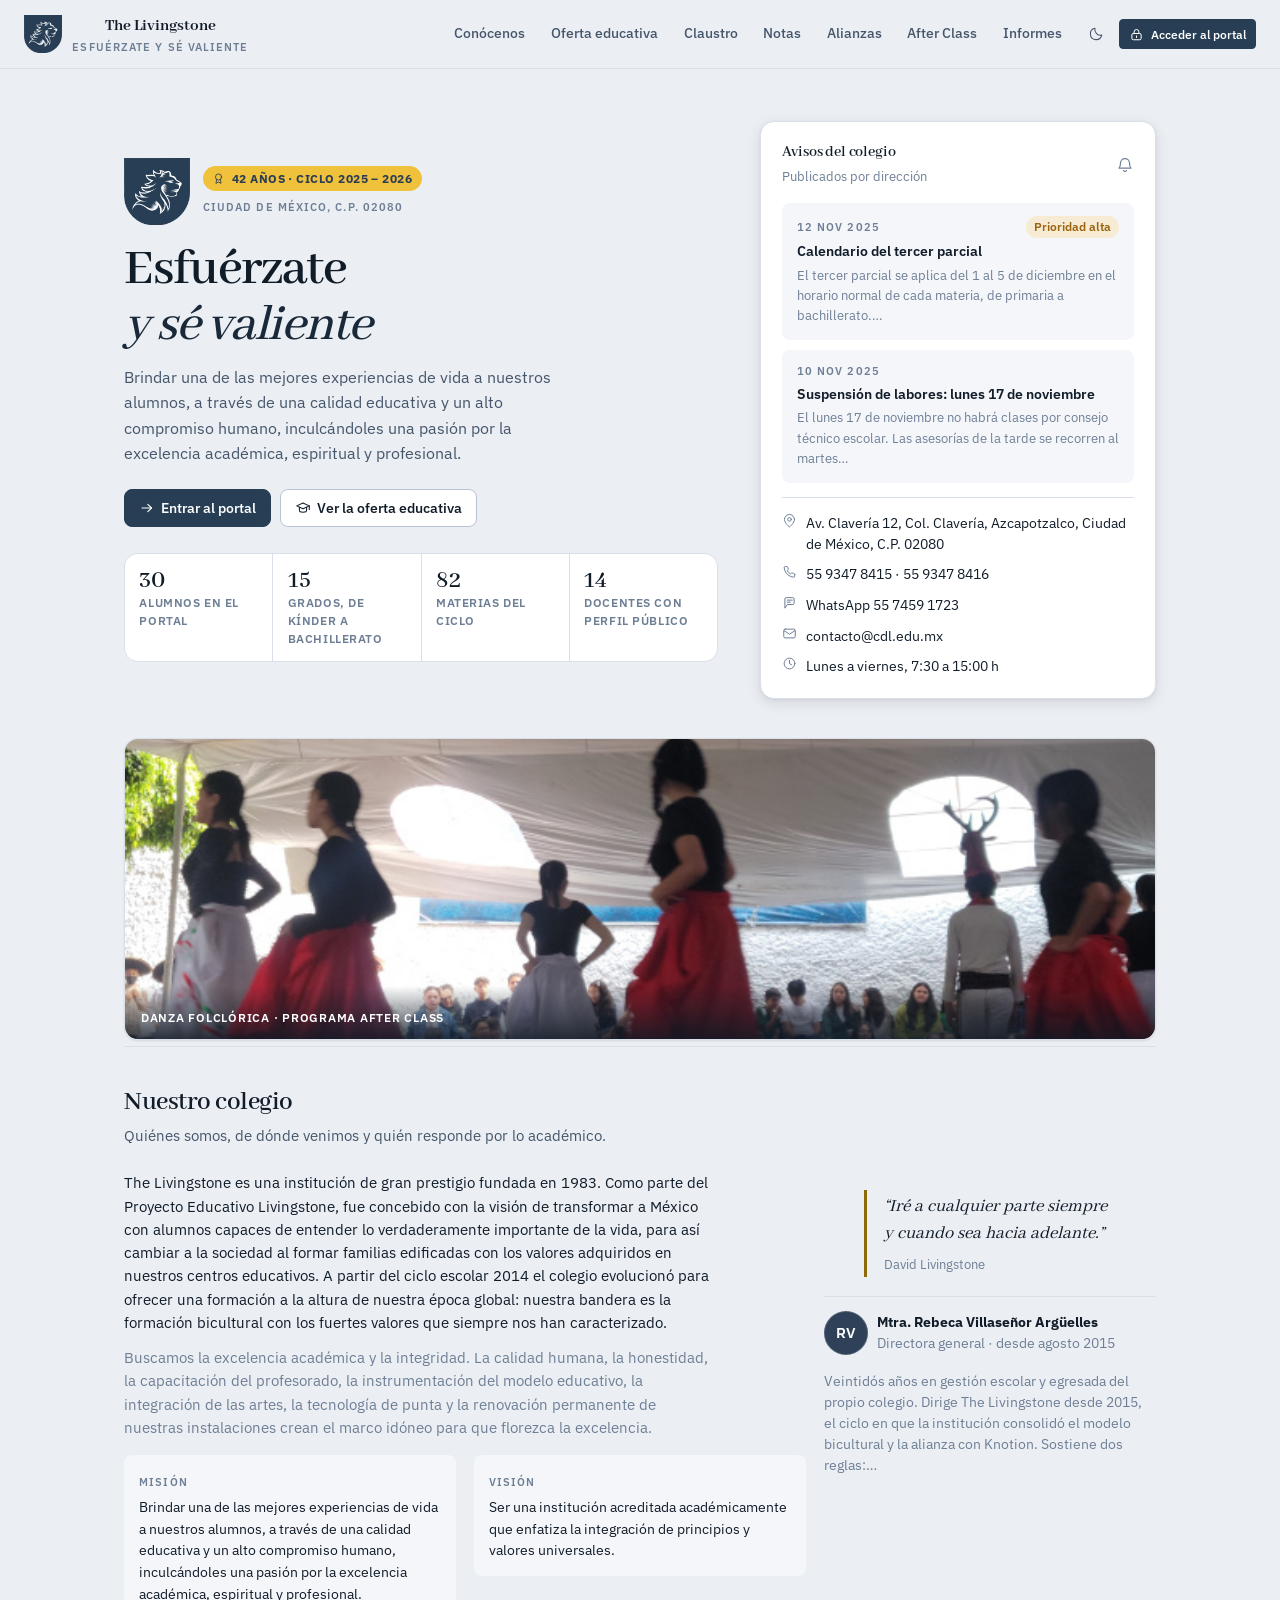
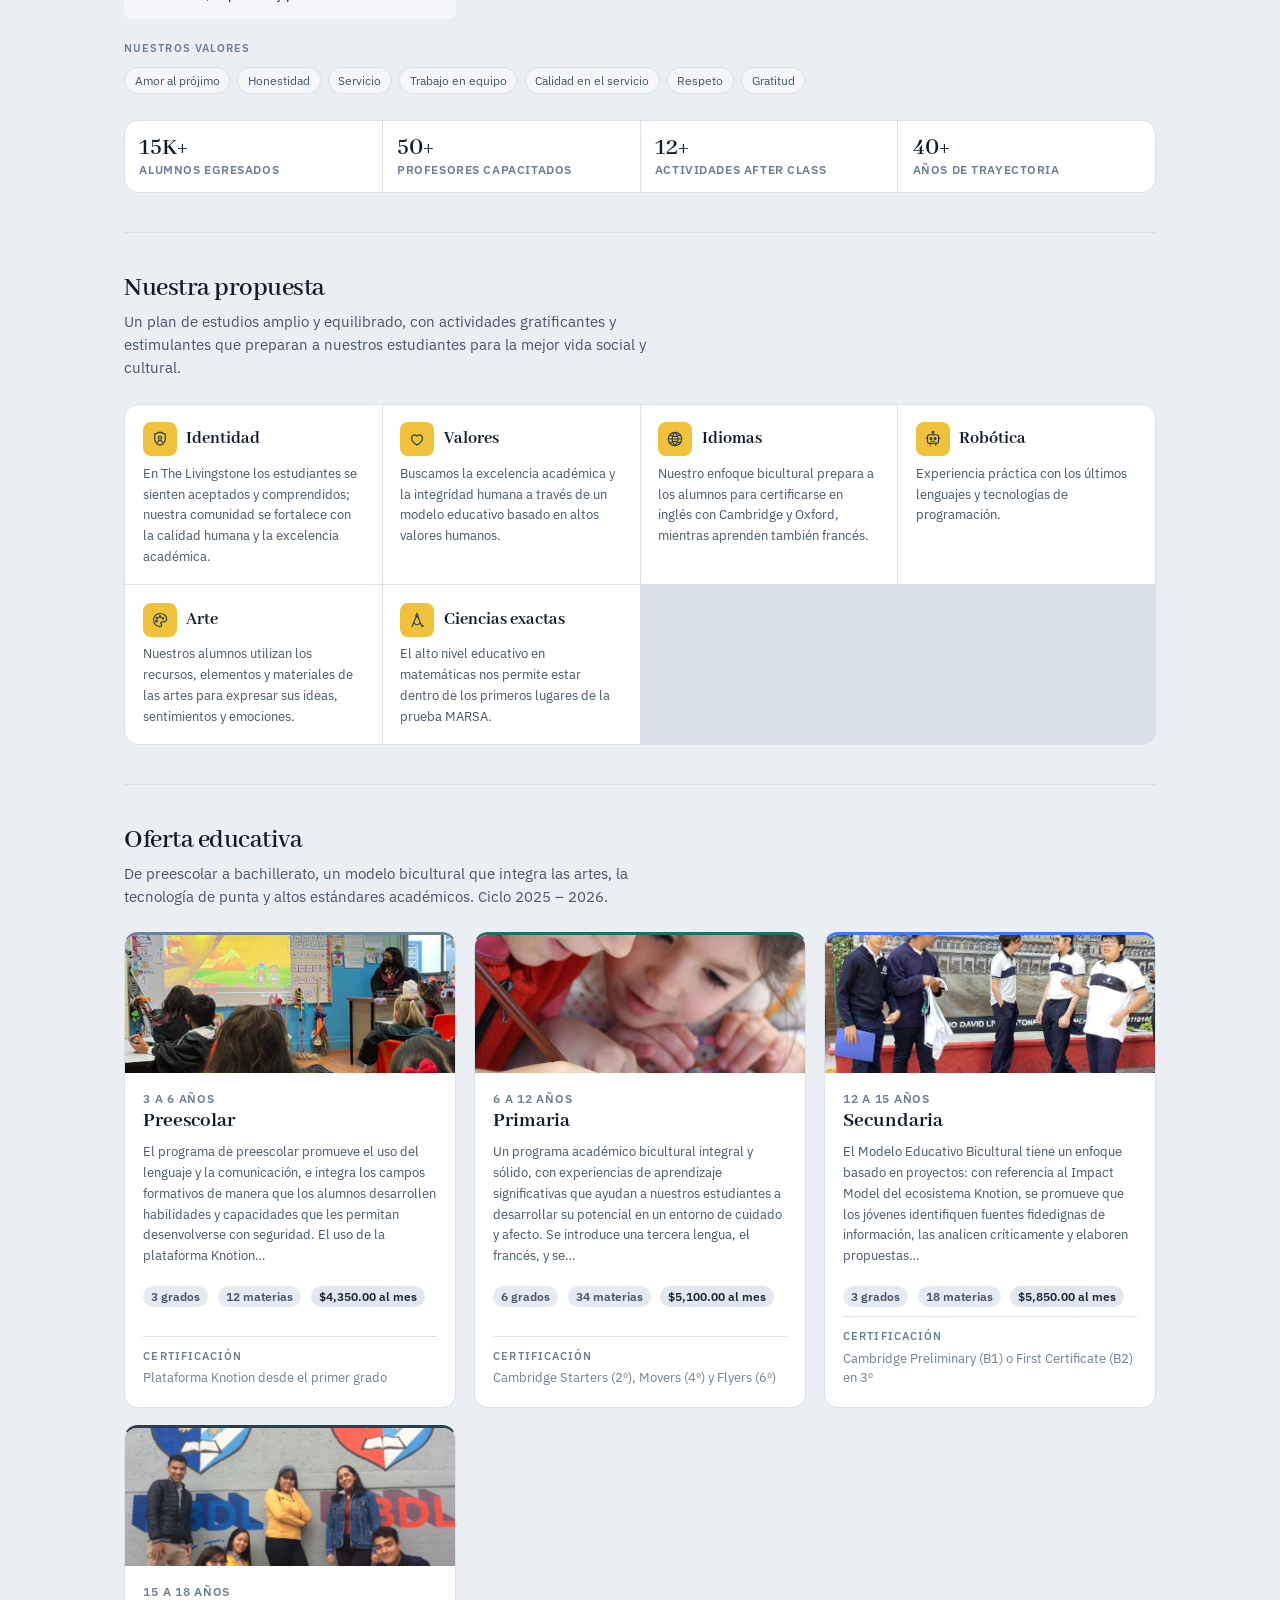
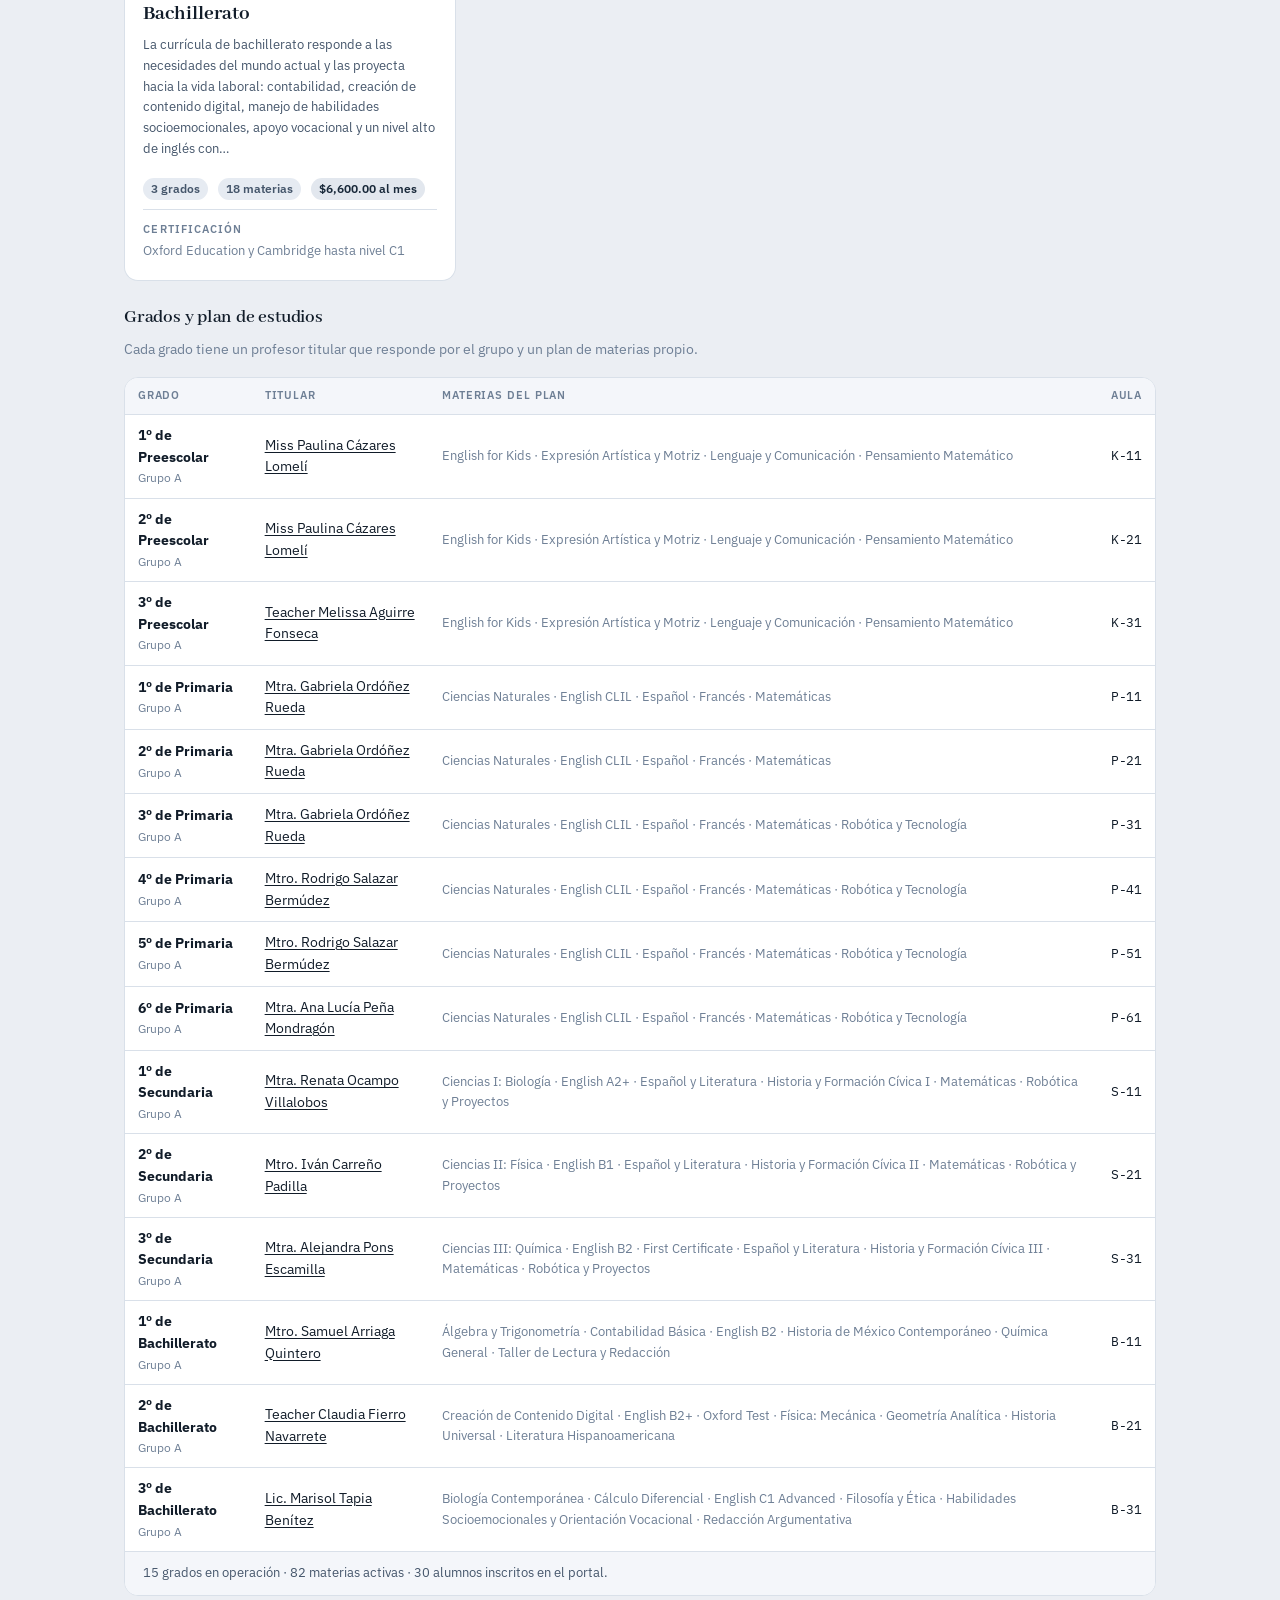
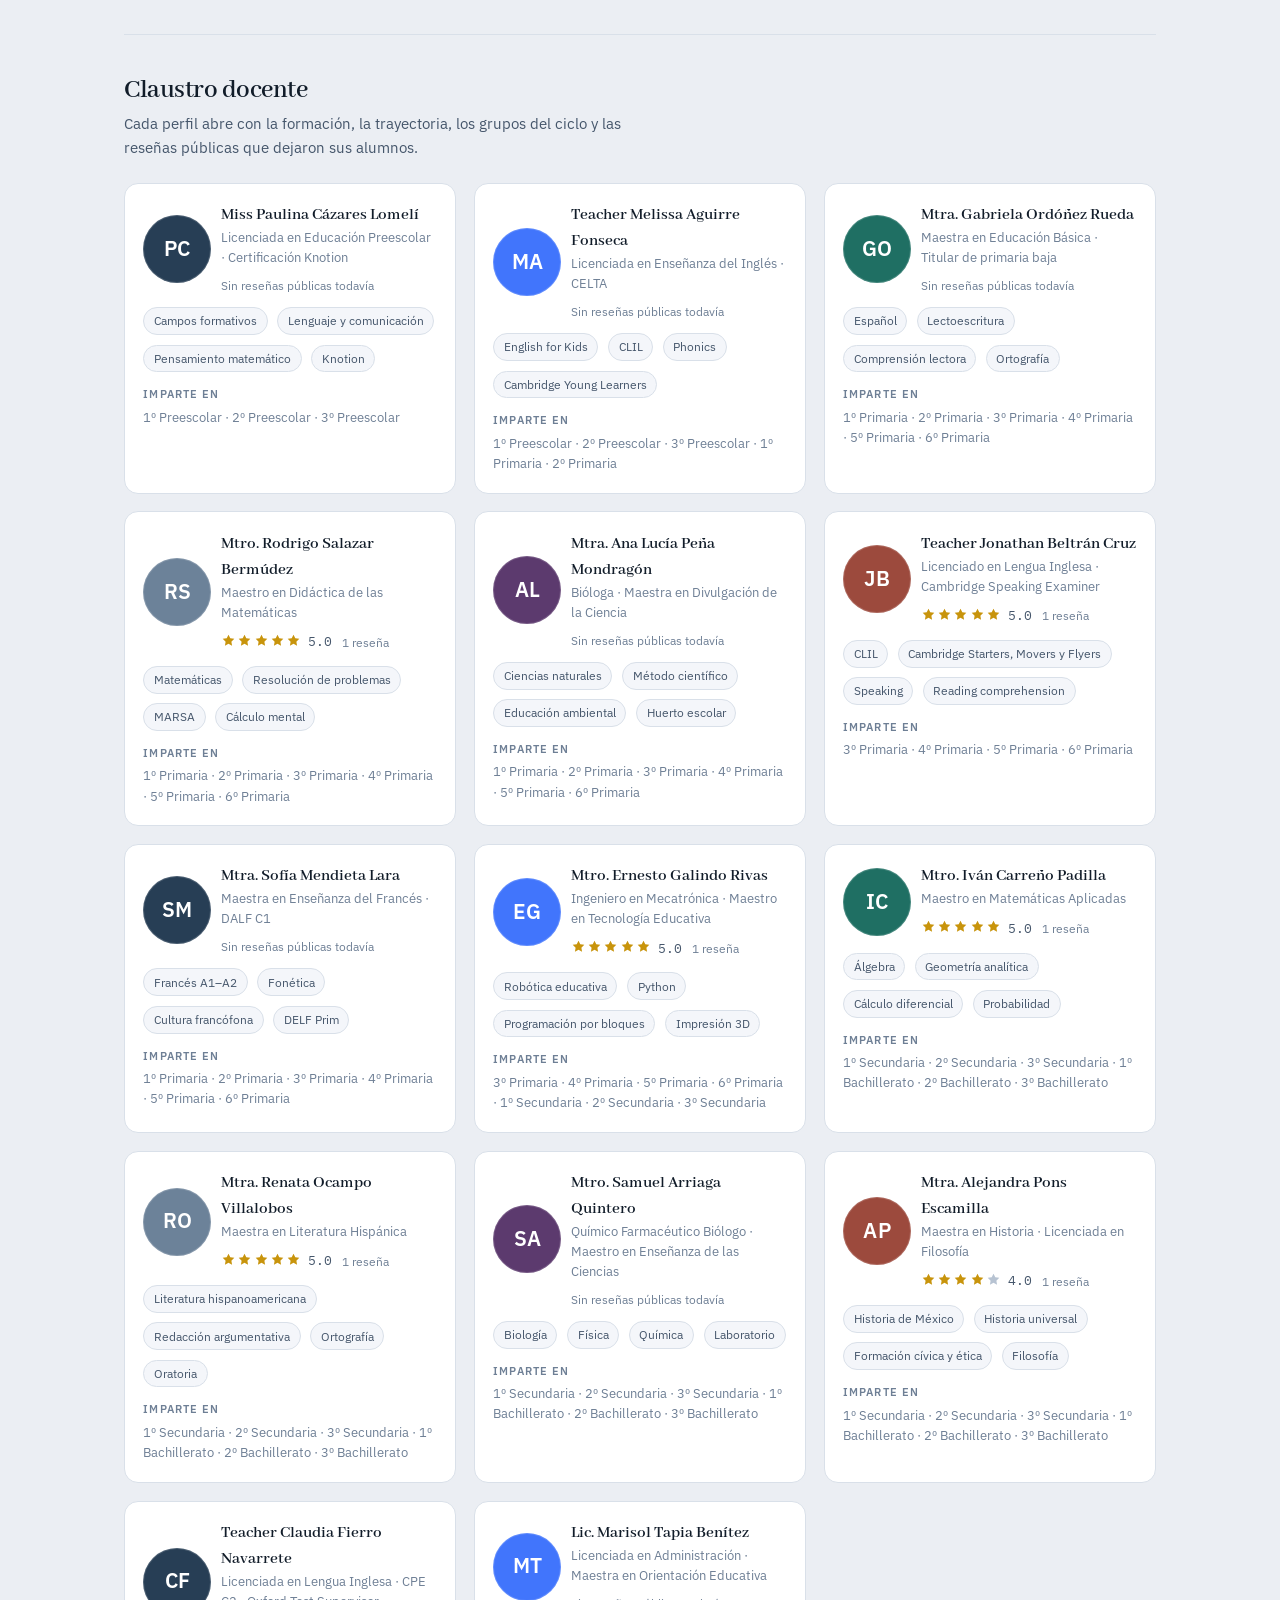
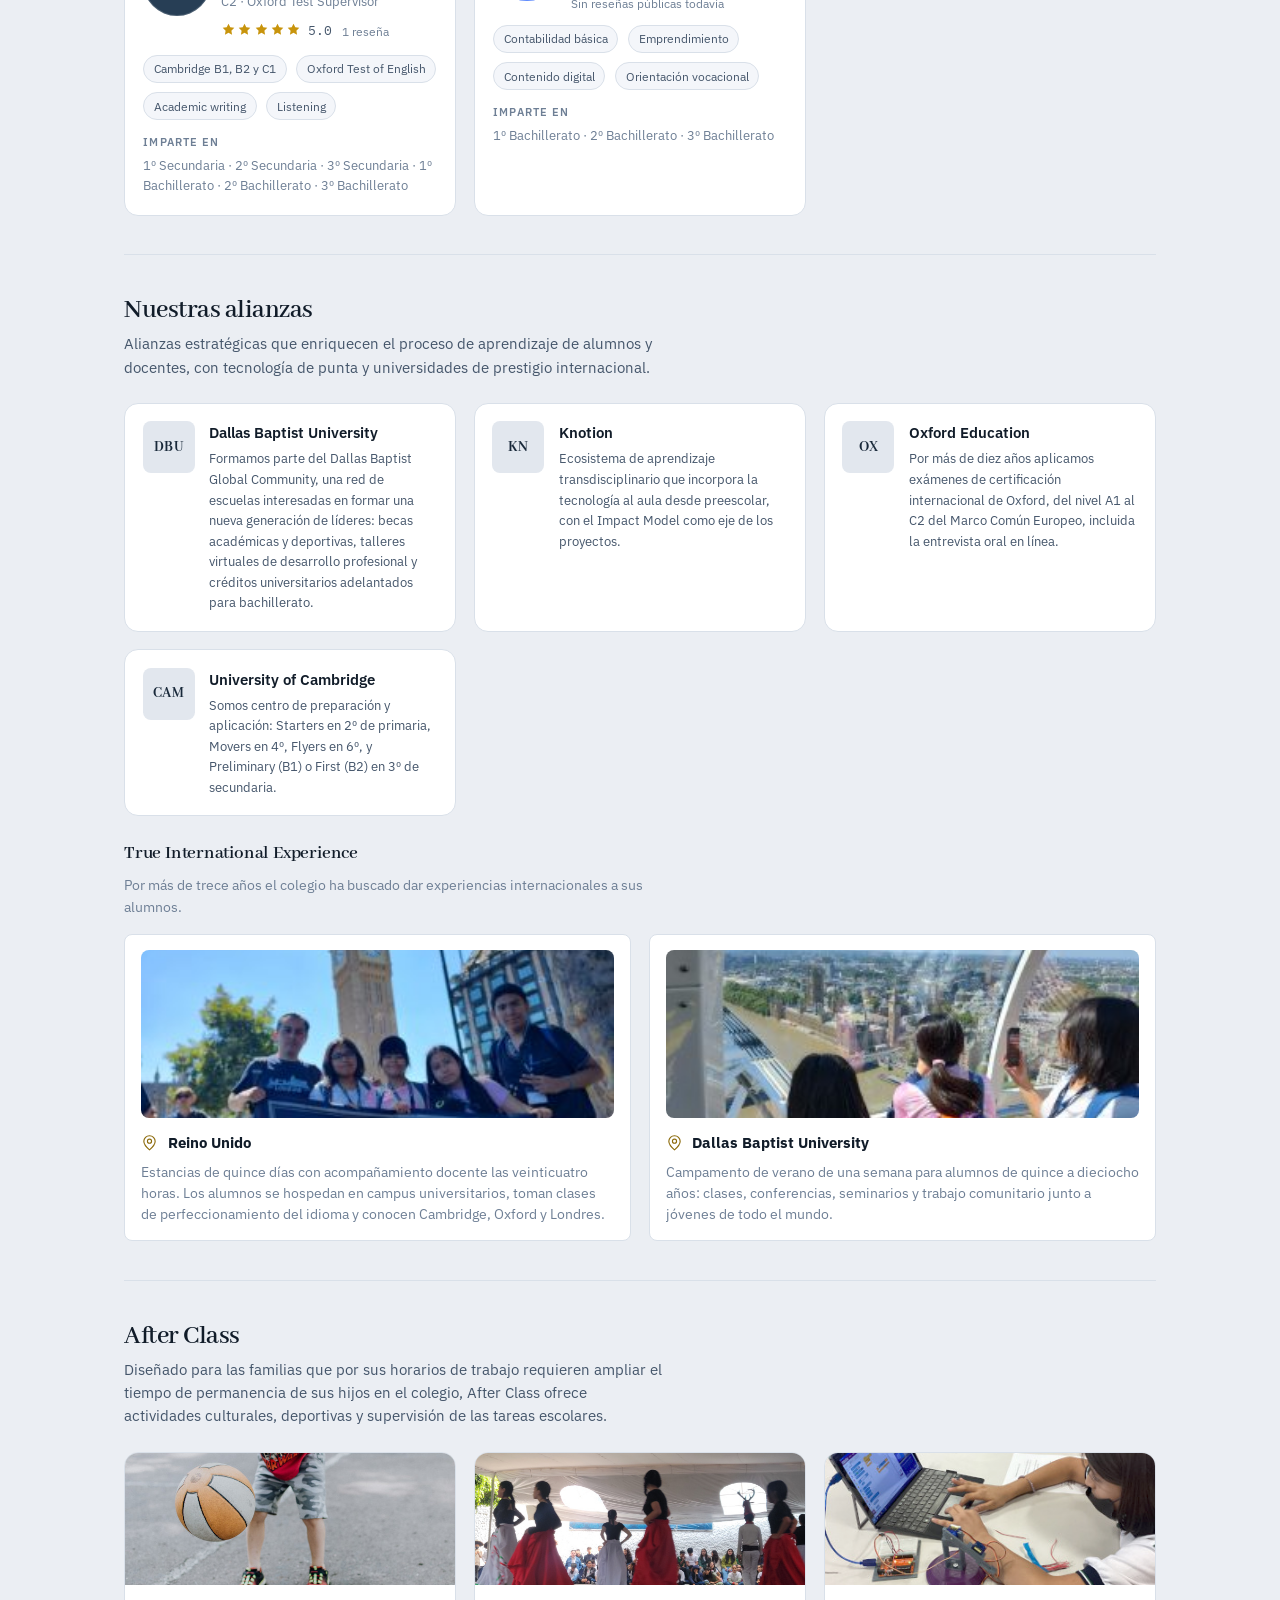
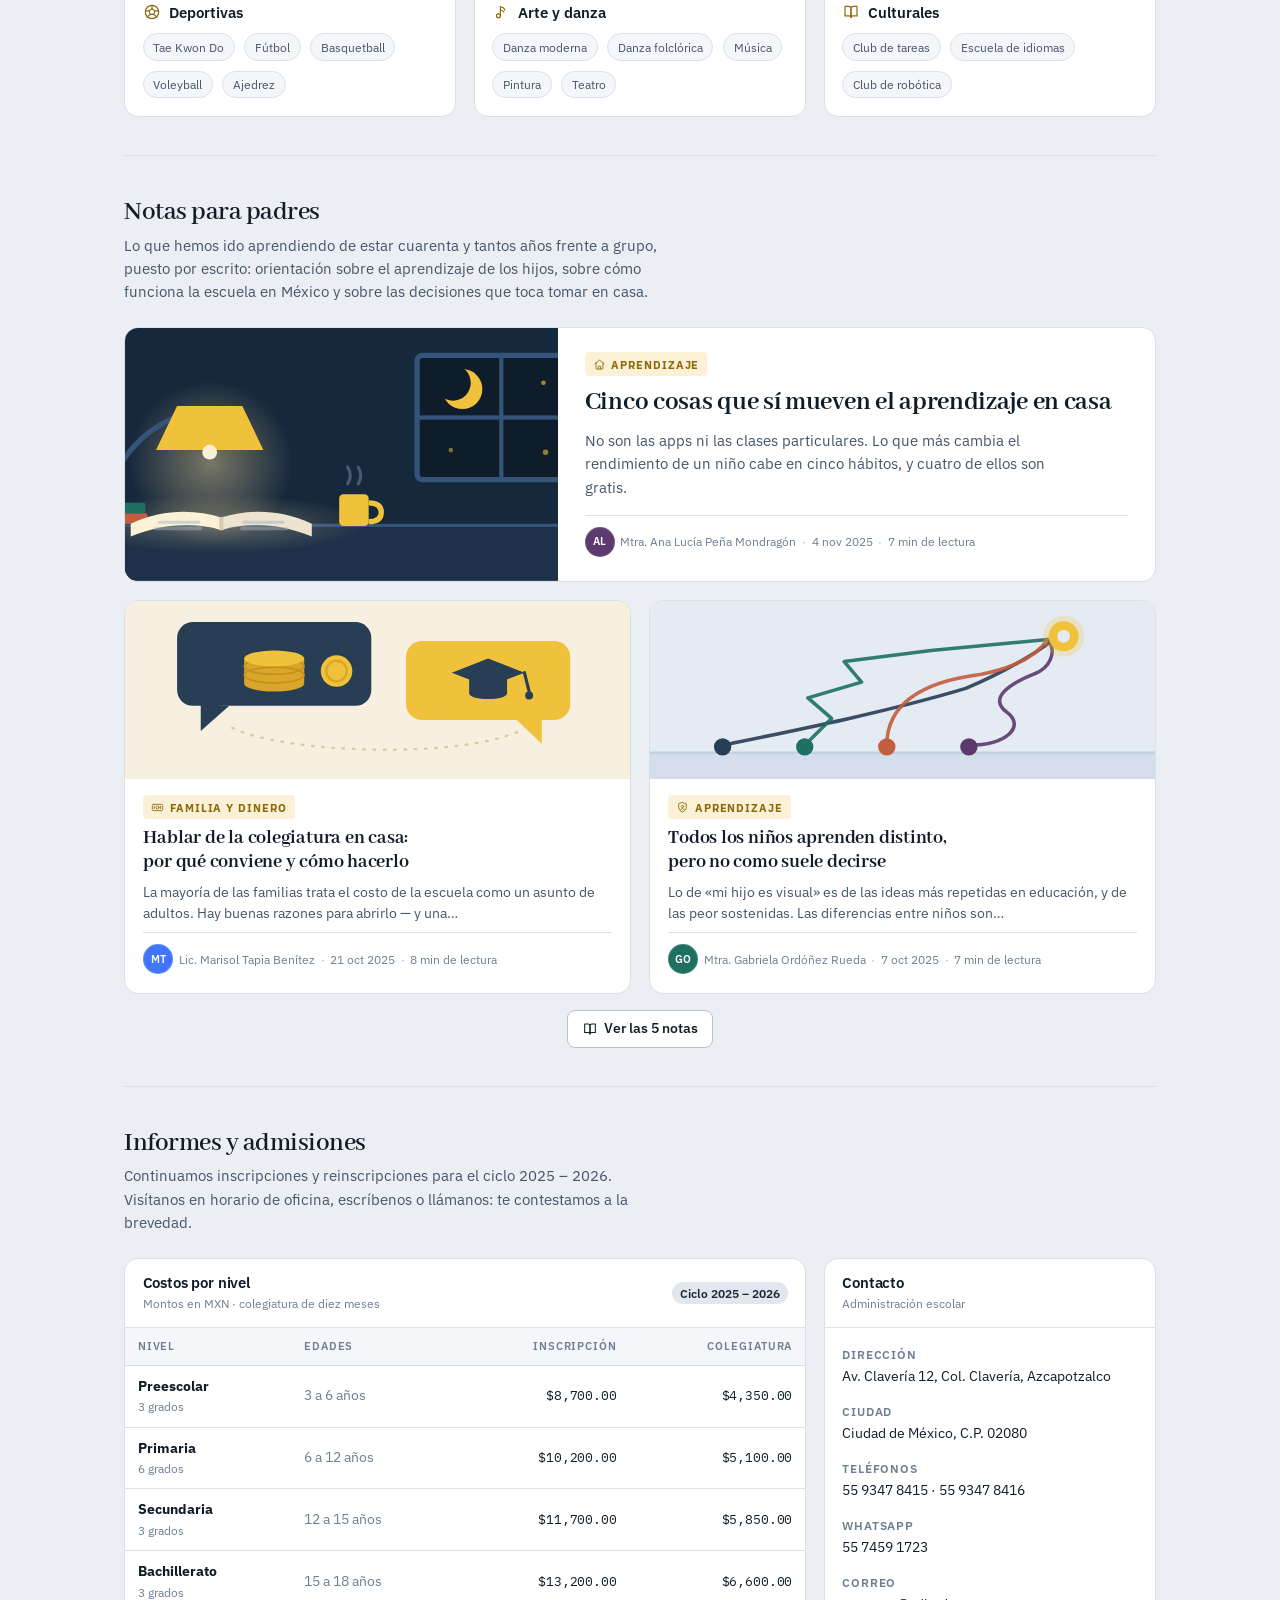
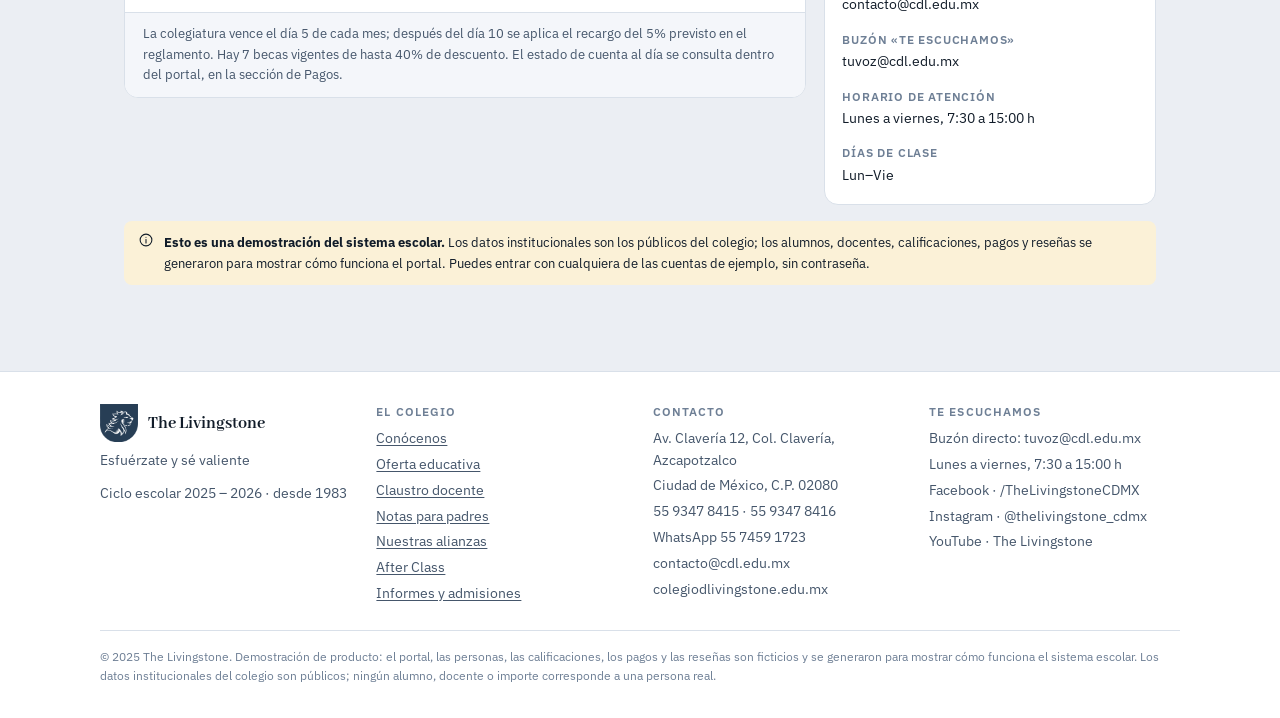
==== commit e5694b1d: "Dibuja las ilustraciones de las notas en vez de repetir fotos Las fotos del colegio son pocas y repe" ====
--- a/index.html
+++ b/index.html
@@ -751,10 +751,11 @@
   cursor: pointer; text-decoration: none;
 }
 .sitio-nav .enlaces a:hover, .sitio-nav .enlaces button:hover { background: var(--superficie); color: var(--tinta); }
+.sitio-nav .enlaces a, .sitio-nav .enlaces button { white-space: nowrap; }
 .sitio-nav .marca .nombre, .sitio-nav .marca .etiqueta { white-space: nowrap; }
-/* Con seis secciones en la barra, las opcionales se van antes de que algo se
-   parta en dos renglones. */
-@media (max-width: 1040px) { .sitio-nav .enlaces .opcional { display: none; } }
+/* Con siete secciones en la barra, las opcionales se van antes de que algo se
+   parta en dos renglones o empuje al botón de acceso fuera de su sitio. */
+@media (max-width: 1140px) { .sitio-nav .enlaces .opcional { display: none; } }
 @media (max-width: 560px) {
   .sitio-nav { padding: .7rem 1rem; }
   .sitio-nav .enlaces { display: none; }
@@ -2836,8 +2837,8 @@
    Nada más: el texto se escapa antes de dibujarse.
 
    `autorId` apunta a un profesor (pr-XX) o a la dirección (dir-01), para que
-   la firma lleve al perfil público de quien escribe. `foto` es una clave de
-   FOTOS; si falta, la nota se dibuja igual sin imagen.
+   la firma lleve al perfil público de quien escribe. La imagen de cada nota
+   es el dibujo que ILUSTRACIONES guarda con este mismo `id`.
    ========================================================================== */
 
 const NOTAS = [
@@ -2847,7 +2848,6 @@
     id: 'habitos-en-casa',
     tema: 'Aprendizaje',
     icono: 'casa',
-    foto: 'niv-pre',
     fecha: '2025-11-04',
     lectura: 7,
     autorId: 'pr-05',
@@ -2931,7 +2931,6 @@
     id: 'hablar-de-la-colegiatura',
     tema: 'Familia y dinero',
     icono: 'dinero',
-    foto: 'niv-bac',
     fecha: '2025-10-21',
     lectura: 8,
     autorId: 'pr-14',
@@ -3017,7 +3016,6 @@
     id: 'todos-aprenden-distinto',
     tema: 'Aprendizaje',
     icono: 'identidad',
-    foto: 'niv-pri',
     fecha: '2025-10-07',
     lectura: 7,
     autorId: 'pr-03',
@@ -3097,7 +3095,6 @@
     id: 'sistema-educativo-mexico',
     tema: 'Para decidir',
     icono: 'birrete',
-    foto: 'niv-sec',
     fecha: '2025-09-16',
     lectura: 9,
     autorId: 'dir-01',
@@ -3193,7 +3190,6 @@
     id: 'las-tardes-tambien-educan',
     tema: 'Vida escolar',
     icono: 'balon',
-    foto: 'Deportivas',
     fecha: '2025-08-26',
     lectura: 6,
     autorId: 'pr-08',
@@ -3257,6 +3253,197 @@
   }
 
 ];
+
+/* ===== src/27-ilustraciones.js ===== */
+/* ============================================================================
+   27-ilustraciones.js — Ilustraciones de las notas para padres.
+   Declara: const ILUSTRACIONES
+   Dibujos propios en vectores, uno por nota, con la paleta del colegio. No son
+   fotografías: las fotos del colegio son pocas y repetirlas en cada nota se
+   nota. Al ser vectores pesan nada, se ven nítidos en cualquier pantalla y no
+   hay que salir a pedir ningún archivo.
+
+   Cada entrada guarda sólo el interior del <svg>; la vista pone la etiqueta,
+   la clase y el lienzo, que siempre es `0 0 640 240`. Se recortan como una
+   foto (`slice`), así que lo importante vive entre x 60 y 580, y entre
+   y 20 y 220: lo de más afuera se puede perder en el recorte.
+
+   La clave es el id de la nota. Si una nota no tiene dibujo, se dibuja igual
+   sin él.
+   ========================================================================== */
+
+const ILUSTRACIONES = {
+
+  /* Noche de estudio: la lámpara, el libro abierto y la luna en la ventana. */
+  'habitos-en-casa':
+    '<rect width="640" height="240" fill="#16283C"/>' +
+    /* ventana */
+    '<rect x="392" y="26" width="160" height="118" rx="5" fill="#0F1D2B"/>' +
+    '<rect x="470" y="26" width="4" height="118" fill="#35547A"/>' +
+    '<rect x="392" y="83" width="160" height="4" fill="#35547A"/>' +
+    '<rect x="392" y="26" width="160" height="118" rx="5" fill="none" stroke="#35547A" stroke-width="5"/>' +
+    '<circle cx="435" cy="58" r="19" fill="#F0C23C"/>' +
+    '<circle cx="426" cy="52" r="17" fill="#0F1D2B"/>' +
+    '<circle cx="512" cy="52" r="2.2" fill="#F0C23C" opacity=".65"/>' +
+    '<circle cx="424" cy="116" r="2.2" fill="#F0C23C" opacity=".5"/>' +
+    '<circle cx="514" cy="118" r="2.6" fill="#F0C23C" opacity=".6"/>' +
+    '<circle cx="532" cy="72" r="1.8" fill="#F0C23C" opacity=".45"/>' +
+    /* escritorio */
+    '<rect x="0" y="186" width="640" height="54" fill="#1E3149"/>' +
+    '<rect x="0" y="186" width="640" height="3" fill="#35547A"/>' +
+    /* La luz, como resplandor y charco sobre la mesa. Nada de cono: un
+       triángulo con la pantalla encima se lee como un cerro, no como luz. */
+    '<defs>' +
+      '<radialGradient id="foco-hc">' +
+        '<stop offset="0" stop-color="#FFE2A0" stop-opacity=".42"/>' +
+        '<stop offset="1" stop-color="#FFE2A0" stop-opacity="0"/>' +
+      '</radialGradient>' +
+      '<radialGradient id="charco-hc">' +
+        '<stop offset="0" stop-color="#FFE2A0" stop-opacity=".30"/>' +
+        '<stop offset="1" stop-color="#FFE2A0" stop-opacity="0"/>' +
+      '</radialGradient>' +
+    '</defs>' +
+    '<circle cx="196" cy="128" r="78" fill="url(#foco-hc)"/>' +
+    '<ellipse cx="206" cy="186" rx="138" ry="28" fill="url(#charco-hc)"/>' +
+    /* lámpara */
+    '<ellipse cx="96" cy="182" rx="34" ry="8" fill="#31506F"/>' +
+    '<path d="M96 180 C 96 128, 140 82, 192 78" stroke="#35547A" stroke-width="5" fill="none" stroke-linecap="round"/>' +
+    '<polygon points="164,74 226,74 246,116 144,116" fill="#F0C23C"/>' +
+    '<circle cx="195" cy="118" r="7" fill="#FBF1D7"/>' +
+    /* libros apilados */
+    '<rect x="70" y="176" width="66" height="10" rx="2" fill="#C25E3F"/>' +
+    '<rect x="76" y="166" width="58" height="10" rx="2" fill="#1F6F63"/>' +
+    /* libro abierto */
+    '<path d="M120 186 C 150 172, 180 172, 206 180 L206 192 C 180 184, 150 186, 120 198 Z" fill="#FBF1D7"/>' +
+    '<path d="M292 186 C 262 172, 232 172, 206 180 L206 192 C 232 184, 262 186, 292 198 Z" fill="#EDE3CE"/>' +
+    '<rect x="204" y="180" width="4" height="12" fill="#D8CDB4"/>' +
+    '<rect x="146" y="183" width="40" height="3" rx="1.5" fill="#A9B8C8" opacity=".55"/>' +
+    '<rect x="142" y="189" width="46" height="3" rx="1.5" fill="#A9B8C8" opacity=".45"/>' +
+    '<rect x="226" y="183" width="40" height="3" rx="1.5" fill="#A9B8C8" opacity=".55"/>' +
+    '<rect x="224" y="189" width="46" height="3" rx="1.5" fill="#A9B8C8" opacity=".45"/>' +
+    /* taza */
+    '<path d="M346 166 q 12 0 12 9 t -12 9" stroke="#F0C23C" stroke-width="5" fill="none"/>' +
+    '<rect x="318" y="158" width="28" height="30" rx="4" fill="#F0C23C"/>' +
+    '<path d="M326 148 q 5 -8 0 -16" stroke="#8FA3B8" stroke-width="3" fill="none" opacity=".4" stroke-linecap="round"/>' +
+    '<path d="M336 148 q 5 -8 0 -16" stroke="#8FA3B8" stroke-width="3" fill="none" opacity=".4" stroke-linecap="round"/>',
+
+  /* La conversación del dinero: una pila de monedas y un birrete, hablándose. */
+  'hablar-de-la-colegiatura':
+    '<rect width="640" height="240" fill="#F7EFE0"/>' +
+    '<path d="M136 168 C 200 200, 420 208, 500 172" stroke="#DCC9A4" stroke-width="3" ' +
+      'stroke-dasharray="2 11" stroke-linecap="round" fill="none"/>' +
+    /* globo de la izquierda */
+    '<polygon points="96,138 96,172 132,140" fill="#273E55"/>' +
+    '<rect x="66" y="34" width="246" height="106" rx="20" fill="#273E55"/>' +
+    /* pila de monedas */
+    '<rect x="151" y="80" width="76" height="32" fill="#D9A62A"/>' +
+    '<ellipse cx="189" cy="112" rx="38" ry="10" fill="#D9A62A"/>' +
+    '<ellipse cx="189" cy="101" rx="38" ry="10" fill="none" stroke="#C4901C" stroke-width="2"/>' +
+    '<ellipse cx="189" cy="90" rx="38" ry="10" fill="none" stroke="#C4901C" stroke-width="2"/>' +
+    '<ellipse cx="189" cy="80" rx="38" ry="10" fill="#F0C23C"/>' +
+    '<circle cx="268" cy="96" r="20" fill="#F0C23C"/>' +
+    '<circle cx="268" cy="96" r="13" fill="none" stroke="#D9A62A" stroke-width="3"/>' +
+    /* globo de la derecha */
+    '<polygon points="528,156 528,188 496,158" fill="#F0C23C"/>' +
+    '<rect x="356" y="58" width="208" height="100" rx="20" fill="#F0C23C"/>' +
+    /* birrete */
+    '<path d="M436 106 L436 124 C436 134 484 134 484 124 L484 106 Z" fill="#273E55"/>' +
+    '<polygon points="460,80 506,98 460,116 414,98" fill="#273E55"/>' +
+    '<path d="M506 98 L512 122" stroke="#273E55" stroke-width="4" stroke-linecap="round" fill="none"/>' +
+    '<circle cx="512" cy="127" r="5" fill="#273E55"/>',
+
+  /* Cuatro caminos distintos que llegan al mismo lugar. */
+  'todos-aprenden-distinto':
+    '<rect width="640" height="240" fill="#E4EBF3"/>' +
+    '<rect x="0" y="198" width="640" height="42" fill="#D3DEEA"/>' +
+    '<rect x="0" y="198" width="640" height="3" fill="#C2D0E0"/>' +
+    /* los cuatro trayectos */
+    '<path d="M92 190 C 180 172, 300 148, 400 118 C 452 96, 490 72, 506 60" ' +
+      'stroke="#273E55" stroke-width="4.5" fill="none" stroke-linecap="round" opacity=".9"/>' +
+    '<path d="M196 190 L230 156 L200 130 L268 110 L246 84 L356 70 L504 56" ' +
+      'stroke="#1F6F63" stroke-width="4.5" fill="none" stroke-linecap="round" stroke-linejoin="round" opacity=".9"/>' +
+    '<path d="M300 190 C 300 140, 340 110, 420 100 C 462 92, 490 76, 504 56" ' +
+      'stroke="#C25E3F" stroke-width="4.5" fill="none" stroke-linecap="round" opacity=".9"/>' +
+    '<path d="M404 190 C 452 190, 476 166, 452 148 C 428 130, 456 112, 486 100 C 508 92, 514 72, 506 58" ' +
+      'stroke="#5C3A6E" stroke-width="4.5" fill="none" stroke-linecap="round" opacity=".9"/>' +
+    /* las cuatro salidas */
+    '<circle cx="92" cy="192" r="11" fill="#273E55"/>' +
+    '<circle cx="196" cy="192" r="11" fill="#1F6F63"/>' +
+    '<circle cx="300" cy="192" r="11" fill="#C25E3F"/>' +
+    '<circle cx="404" cy="192" r="11" fill="#5C3A6E"/>' +
+    /* la meta, que es la misma para todos */
+    '<circle cx="524" cy="52" r="26" fill="#F0C23C" opacity=".25"/>' +
+    '<circle cx="524" cy="52" r="19" fill="#F0C23C"/>' +
+    '<circle cx="524" cy="52" r="8" fill="#E4EBF3"/>',
+
+  /* La escalera de los quince grados obligatorios, por tramos, y el birrete. */
+  'sistema-educativo-mexico':
+    '<rect width="640" height="240" fill="#1E3149"/>' +
+    '<rect x="100" y="202" width="25" height="12" fill="#7FA7C9"/>' +
+    '<rect x="129" y="193" width="25" height="21" fill="#7FA7C9"/>' +
+    '<rect x="158" y="184" width="25" height="30" fill="#7FA7C9"/>' +
+    '<rect x="187" y="175" width="25" height="39" fill="#4E86B5"/>' +
+    '<rect x="216" y="166" width="25" height="48" fill="#4E86B5"/>' +
+    '<rect x="245" y="157" width="25" height="57" fill="#4E86B5"/>' +
+    '<rect x="274" y="148" width="25" height="66" fill="#4E86B5"/>' +
+    '<rect x="303" y="139" width="25" height="75" fill="#4E86B5"/>' +
+    '<rect x="332" y="130" width="25" height="84" fill="#4E86B5"/>' +
+    '<rect x="361" y="121" width="25" height="93" fill="#2F6690"/>' +
+    '<rect x="390" y="112" width="25" height="102" fill="#2F6690"/>' +
+    '<rect x="419" y="103" width="25" height="111" fill="#2F6690"/>' +
+    '<rect x="448" y="94" width="25" height="120" fill="#F0C23C"/>' +
+    '<rect x="477" y="85" width="25" height="129" fill="#F0C23C"/>' +
+    '<rect x="506" y="76" width="25" height="138" fill="#F0C23C"/>' +
+    /* piso y los cuatro tramos */
+    '<rect x="0" y="214" width="640" height="26" fill="#16283C"/>' +
+    '<rect x="100" y="222" width="83" height="4" rx="2" fill="#7FA7C9"/>' +
+    '<rect x="187" y="222" width="170" height="4" rx="2" fill="#4E86B5"/>' +
+    '<rect x="361" y="222" width="83" height="4" rx="2" fill="#2F6690"/>' +
+    '<rect x="448" y="222" width="83" height="4" rx="2" fill="#F0C23C"/>' +
+    /* birrete en el último escalón */
+    '<path d="M506 60 L506 70 C506 76 530 76 530 70 L530 60 Z" fill="#EFE3C6"/>' +
+    '<polygon points="518,42 542,54 518,66 494,54" fill="#FBF1D7"/>' +
+    '<path d="M542 54 L539 70" stroke="#F0C23C" stroke-width="3" stroke-linecap="round" fill="none"/>' +
+    '<circle cx="539" cy="73" r="4" fill="#F0C23C"/>',
+
+  /* Las cuatro de la tarde: el sol bajo y lo que se hace a esa hora. */
+  'las-tardes-tambien-educan':
+    '<rect width="640" height="240" fill="#F7E3CB"/>' +
+    '<circle cx="330" cy="196" r="86" fill="#F5CE62"/>' +
+    '<circle cx="330" cy="196" r="56" fill="#F0C23C"/>' +
+    '<rect x="0" y="196" width="640" height="44" fill="#D9A96F"/>' +
+    '<rect x="0" y="196" width="640" height="3" fill="#C4914F"/>' +
+    /* sombras largas de la tarde */
+    '<polygon points="126,198 166,198 208,214 168,214" fill="#C08F55" opacity=".5"/>' +
+    '<polygon points="214,198 252,198 294,214 256,214" fill="#C08F55" opacity=".5"/>' +
+    '<polygon points="370,198 424,198 466,214 412,214" fill="#C08F55" opacity=".5"/>' +
+    '<polygon points="462,198 524,198 564,214 502,214" fill="#C08F55" opacity=".5"/>' +
+    /* balón */
+    '<circle cx="146" cy="170" r="26" fill="#1E3149"/>' +
+    '<path d="M120 170 h52" stroke="#F7E3CB" stroke-width="3"/>' +
+    '<path d="M146 144 v52" stroke="#F7E3CB" stroke-width="3"/>' +
+    '<path d="M127 152 C 138 162, 138 178, 127 188" stroke="#F7E3CB" stroke-width="3" fill="none"/>' +
+    '<path d="M165 152 C 154 162, 154 178, 165 188" stroke="#F7E3CB" stroke-width="3" fill="none"/>' +
+    /* nota musical */
+    '<rect x="241" y="116" width="6" height="64" fill="#1E3149"/>' +
+    '<path d="M247 118 C 272 128, 276 150, 261 164 C 270 146, 262 132, 247 139 Z" fill="#1E3149"/>' +
+    '<ellipse cx="228" cy="180" rx="17" ry="13" fill="#1E3149" transform="rotate(-18 228 180)"/>' +
+    /* robot */
+    '<rect x="395" y="126" width="6" height="16" fill="#1E3149"/>' +
+    '<circle cx="398" cy="121" r="6" fill="#F0C23C"/>' +
+    '<rect x="362" y="158" width="8" height="16" rx="3" fill="#1E3149"/>' +
+    '<rect x="426" y="158" width="8" height="16" rx="3" fill="#1E3149"/>' +
+    '<rect x="370" y="142" width="56" height="52" rx="10" fill="#1E3149"/>' +
+    '<circle cx="386" cy="164" r="6" fill="#F0C23C"/>' +
+    '<circle cx="410" cy="164" r="6" fill="#F0C23C"/>' +
+    '<rect x="384" y="180" width="28" height="4" rx="2" fill="#F7E3CB" opacity=".75"/>' +
+    /* paleta de pintura */
+    '<ellipse cx="494" cy="169" rx="36" ry="27" fill="#1E3149"/>' +
+    '<ellipse cx="504" cy="180" rx="8" ry="7" fill="#F7E3CB"/>' +
+    '<circle cx="478" cy="158" r="6" fill="#C25E3F"/>' +
+    '<circle cx="496" cy="152" r="6" fill="#1F6F63"/>' +
+    '<circle cx="514" cy="161" r="6" fill="#F0C23C"/>'
+};
 
 /* ===== src/30-store.js ===== */
 /* ============================================================================
@@ -6418,6 +6605,15 @@
       (alto ? ' style="height:' + alto + '"' : '') + ' loading="lazy" decoding="async">';
   }
 
+  /* El dibujo de una nota. Se recorta como una foto: el lienzo es siempre el
+     mismo y `slice` se encarga de rellenar la caja que le toque. */
+  function ilustracion(clave, clase) {
+    var d = (typeof ILUSTRACIONES === 'object' && ILUSTRACIONES) ? ILUSTRACIONES[clave] : null;
+    if (typeof d !== 'string' || !d) return '';
+    return '<svg class="' + clase + '" viewBox="0 0 640 240" ' +
+      'preserveAspectRatio="xMidYMid slice" aria-hidden="true" focusable="false">' + d + '</svg>';
+  }
+
   /* Las notas para padres: contenido editorial del sitio, de la más nueva a la
      más vieja. Si el archivo de notas no está, el sitio se dibuja sin ellas. */
   function notas() {
@@ -6477,7 +6673,7 @@
             ${enlaceAncla('colegio', 'Conócenos', 'opcional')}
             ${enlaceAncla('oferta', 'Oferta educativa', 'opcional')}
             ${enlaceAncla('claustro', 'Claustro', '')}
-            ${enlaceRuta('#/publico/notas', 'Notas para padres', '')}
+            ${enlaceRuta('#/publico/notas', 'Notas', '')}
             ${enlaceAncla('alianzas', 'Alianzas', 'opcional')}
             ${enlaceAncla('after', 'After Class', 'opcional')}
             ${enlaceAncla('admisiones', 'Informes', 'opcional')}
@@ -6944,7 +7140,7 @@
       <button type="button" class="nota-item${destacada ? ' destacada' : ''}" data-accion="pub:nota"
               ${U.attr({ 'data-args': { id: n.id } })}
               aria-label="Leer la nota ${U.esc(n.titulo)}">
-        ${foto(n.foto, 'nota-foto')}
+        ${ilustracion(n.id, 'nota-foto')}
         <div class="nota-cuerpo">
           <div class="nota-tema">${U.icono(n.icono, 13)} ${U.esc(n.tema)}</div>
           <h3 class="nota-tit">${U.esc(n.titulo)}</h3>
@@ -7161,7 +7357,9 @@
               <span>${n.lectura} min de lectura</span>
             </div>
 
-            ${n.foto ? '<figure class="nota-portada">' + foto(n.foto, 'nota-portada-img') + '</figure>' : ''}
+            ${ilustracion(n.id, 'nota-portada-img')
+              ? '<figure class="nota-portada">' + ilustracion(n.id, 'nota-portada-img') + '</figure>'
+              : ''}
 
             <div class="nota-texto">
               ${(n.cuerpo || []).map(bloqueDeNota).join('')}
